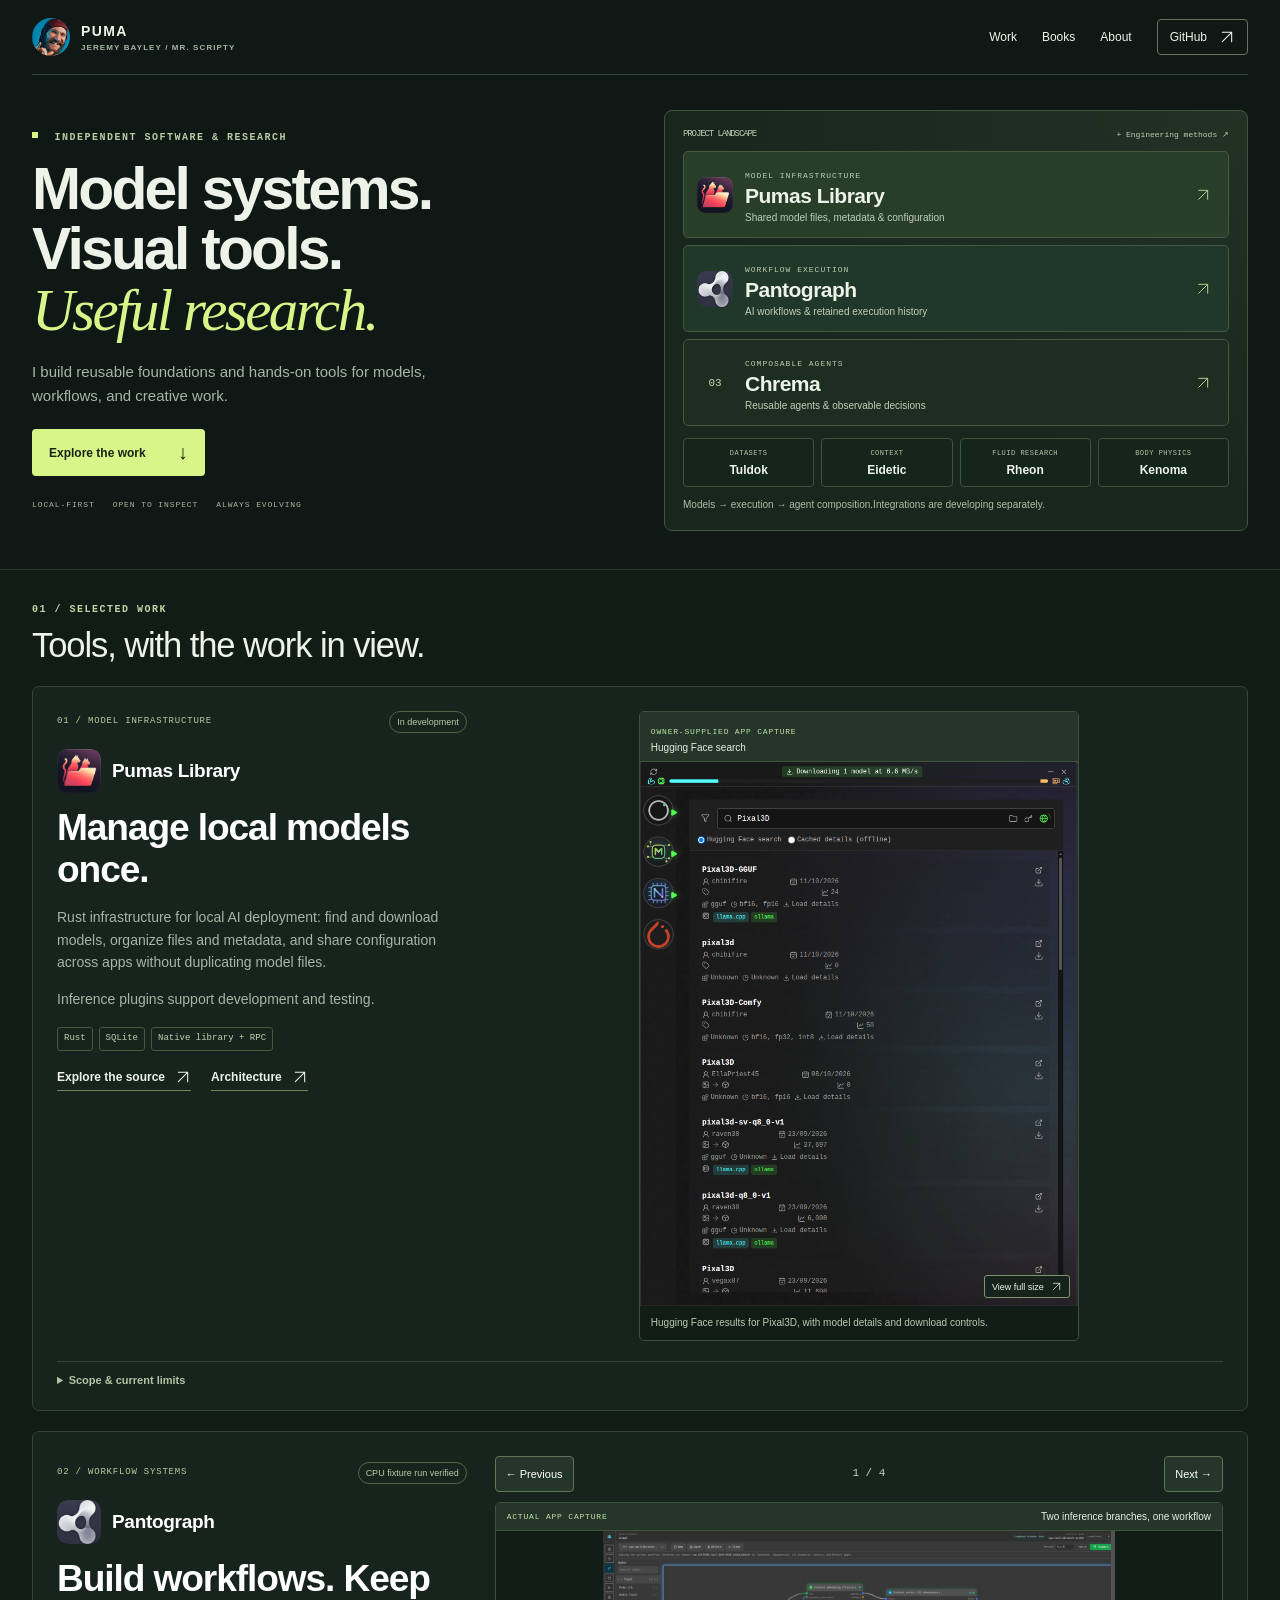
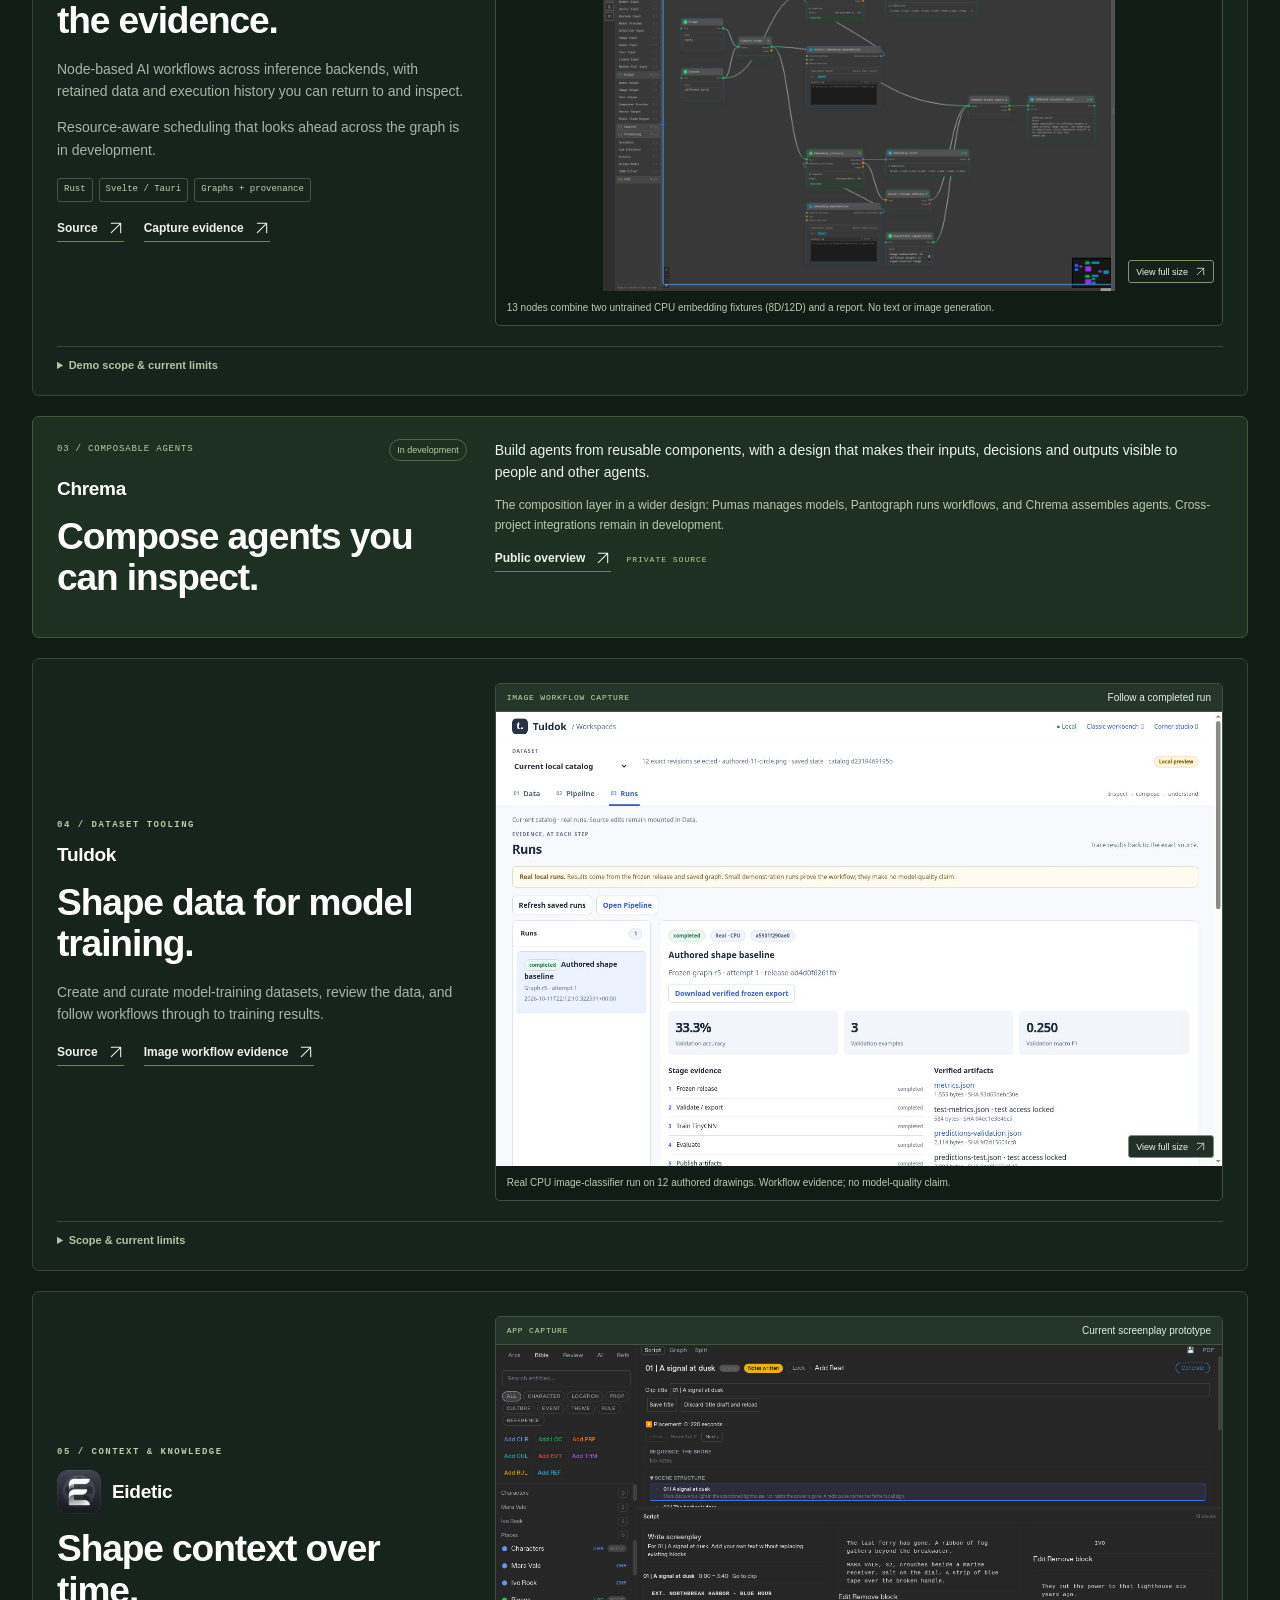
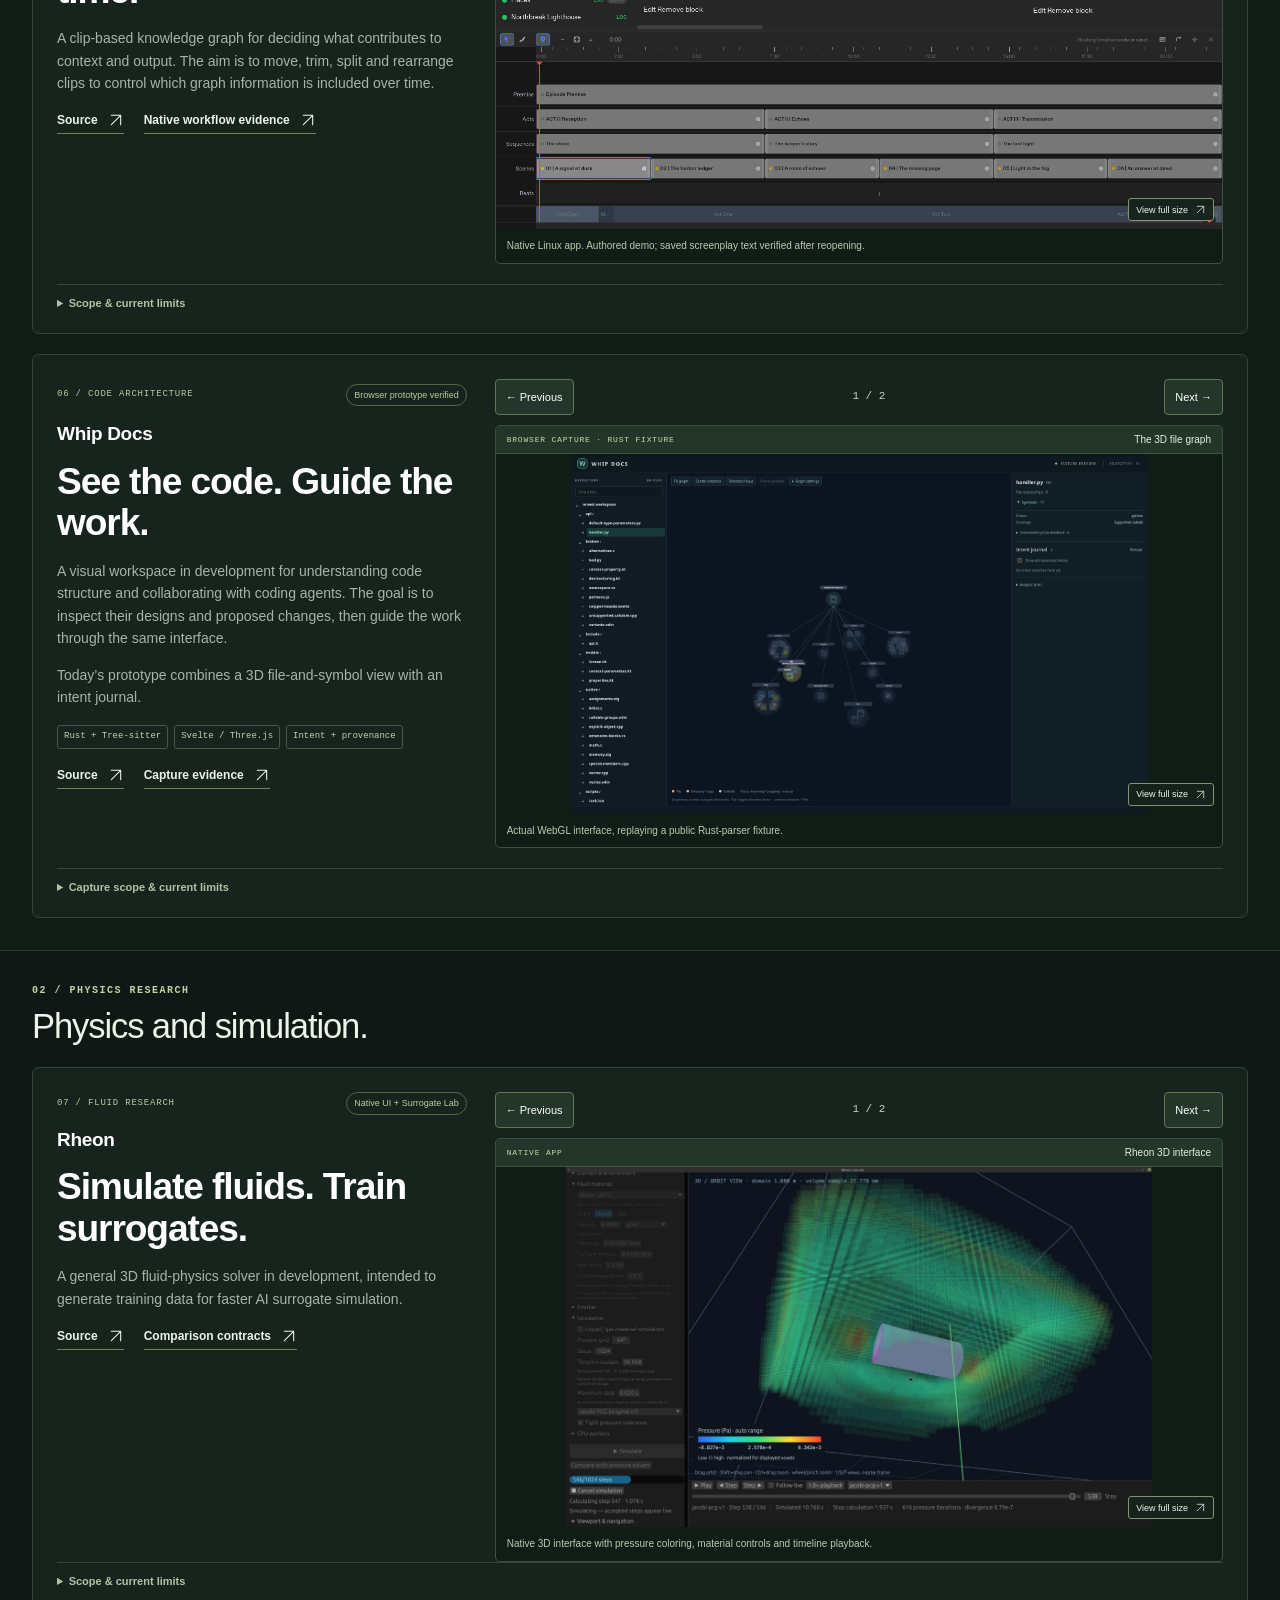
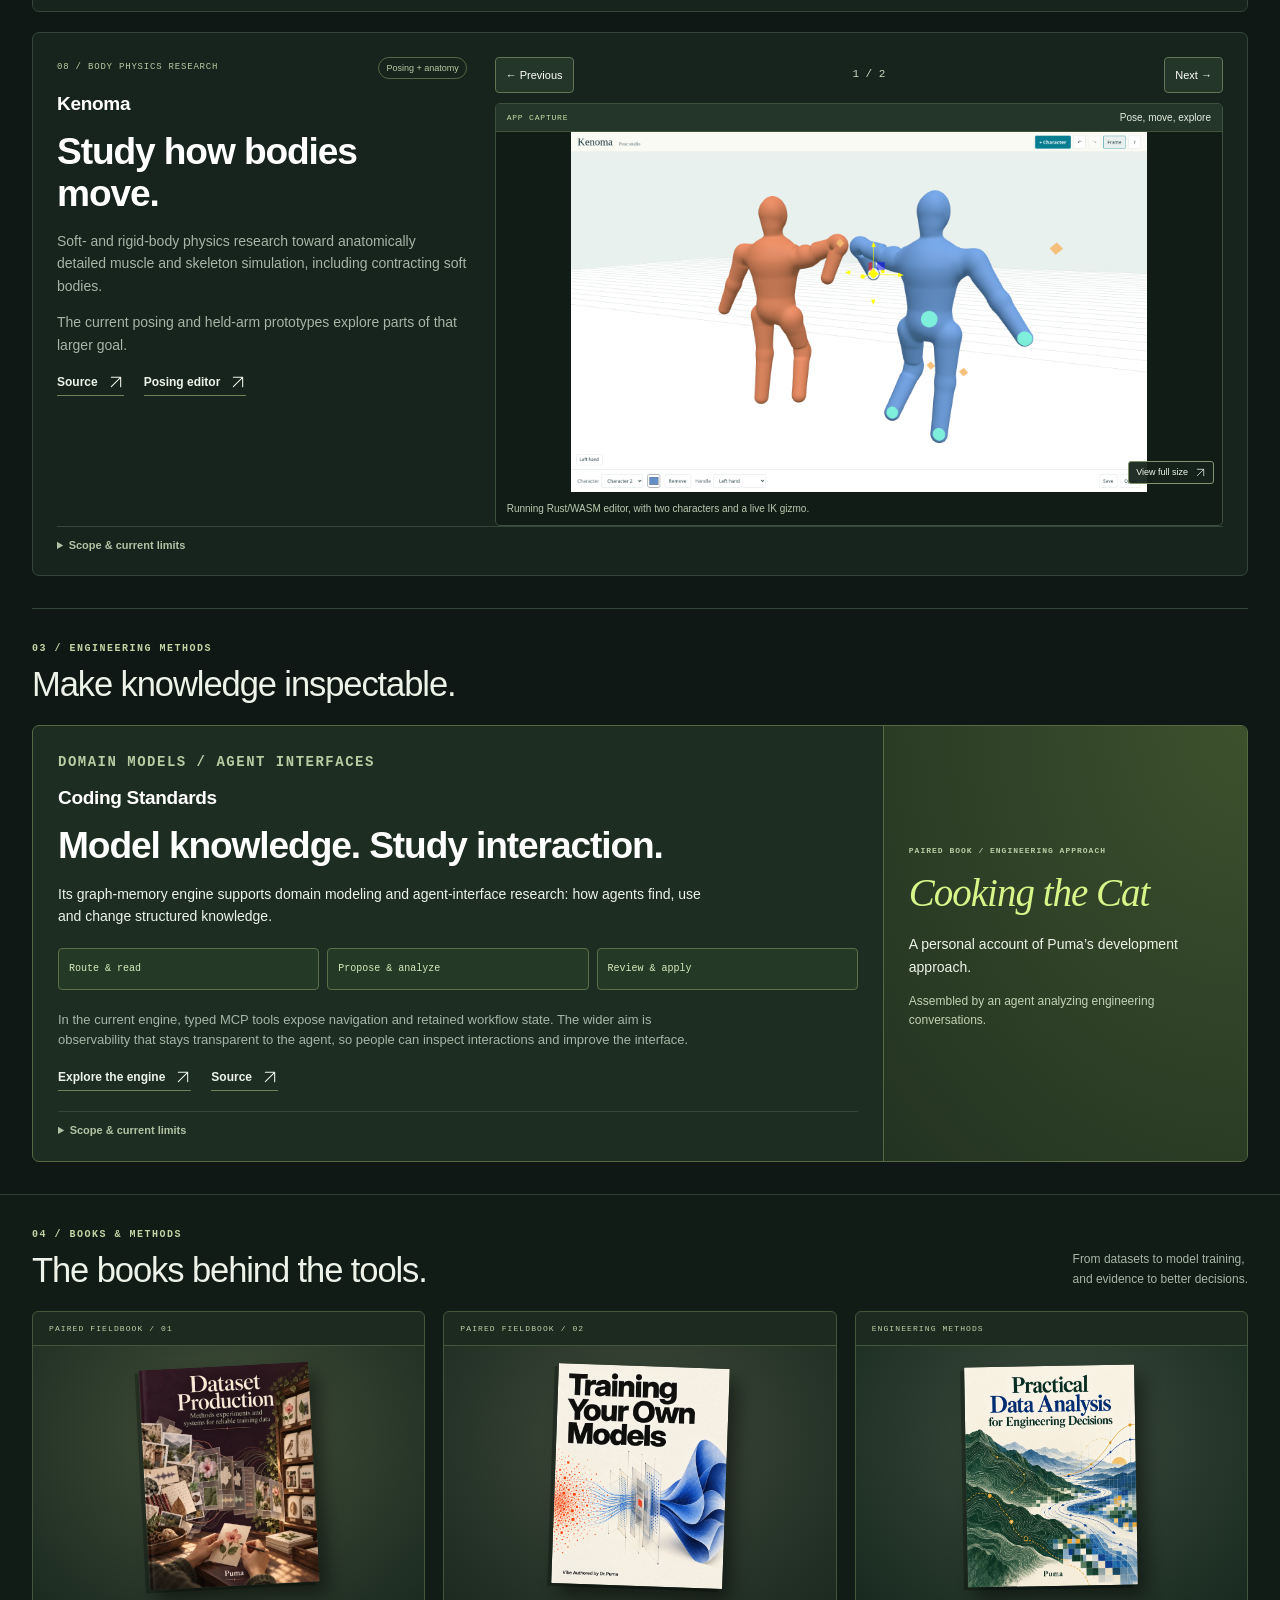
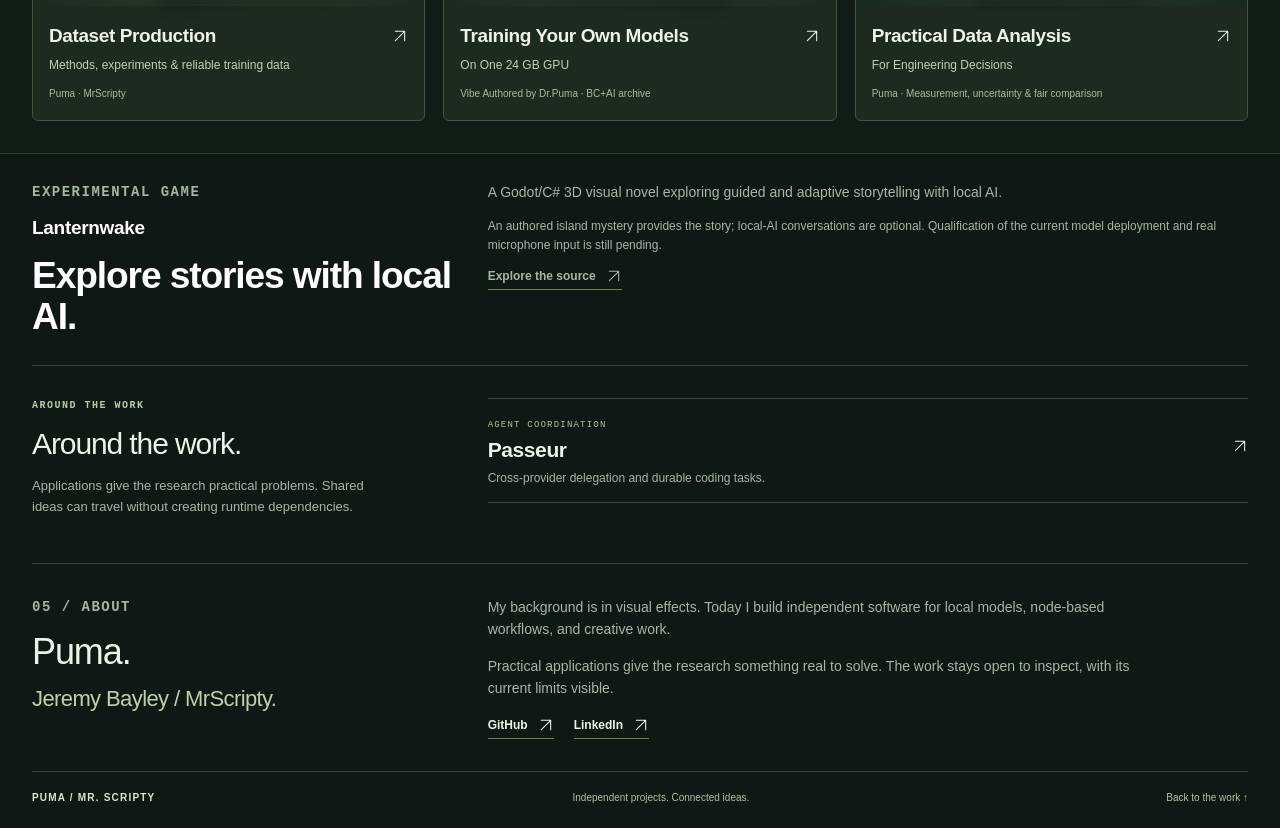
==== docs/portfolio/index.html @ 3a1f9150 "Clarify project purposes and add compact accessible galleries Unify project typography, retain origi" ====
<!doctype html>
<html lang="en"><head><meta charset="utf-8"><meta name="viewport" content="width=device-width,initial-scale=1"><meta name="color-scheme" content="dark"><meta name="theme-color" content="#101815"><meta name="description" content="Puma / Jeremy Bayley: independent software, creative tools and practical research."><title>Puma · Jeremy Bayley — Systems, tools &amp; research</title><link rel="icon" href="assets/favicon.svg" type="image/svg+xml"><link rel="stylesheet" href="styles.eb986bd11995.css"><script src="script.3926a13cfd01.js" defer></script></head>
<body><a class="skip-link" href="#main">Skip to content</a>
<header class="site-header"><a class="wordmark" href="#top" aria-label="Puma, back to top"><img class="profile-photo" src="puma.jpg?v=661bb77b05d5" alt="Puma’s profile photo" width="1176" height="1174" decoding="async"><span>PUMA<small>JEREMY BAYLEY / MR. SCRIPTY</small></span></a><nav aria-label="Main navigation"><a href="#work">Work</a><a href="#books">Books</a><a href="#about">About</a><a class="nav-github" href="https://github.com/MrScripty">GitHub<svg class="icon" viewBox="0 0 24 24" fill="none" stroke="currentColor" stroke-width="1.6" stroke-linecap="round" stroke-linejoin="round" aria-hidden="true"><path d="M5 19 19 5M5 5h14v14"/></svg></a></nav></header>
<main id="main">
<section class="hero wrap" id="top"><div class="hero-copy"><p class="eyebrow"><span class="status-dot"></span> INDEPENDENT SOFTWARE &amp; RESEARCH</p><h1>Model systems.<br>Visual tools.<br><em>Useful research.</em></h1><p class="hero-description">I build reusable foundations and hands-on tools for models, workflows, and creative work.</p><a class="primary-link" href="#work">Explore the work <span aria-hidden="true">↓</span></a><div class="hero-signature"><span>LOCAL-FIRST</span><span>OPEN TO INSPECT</span><span>ALWAYS EVOLVING</span></div></div>
<div class="landscape" aria-labelledby="landscape-title"><div class="map-heading"><h2 id="landscape-title">Project landscape</h2><a href="#standards">+ Engineering methods ↗</a></div><div class="foundation-list"><a class="foundation foundation-pumas" href="#pumas"><img class="foundation-icon" src="assets/icons/pumas-icon.png" alt="" width="512" height="512"><div><small>MODEL INFRASTRUCTURE</small><strong>Pumas Library</strong><p>Shared model files, metadata &amp; configuration</p></div><svg class="foundation-glyph icon" viewBox="0 0 24 24" fill="none" stroke="currentColor" stroke-width="1.5" aria-hidden="true"><path d="M5 19 19 5M5 5h14v14"/></svg></a><a class="foundation" href="#pantograph"><img class="foundation-icon" src="assets/icons/pantograph-icon.png" alt="" width="512" height="512"><div><small>WORKFLOW EXECUTION</small><strong>Pantograph</strong><p>AI workflows &amp; retained execution history</p></div><svg class="foundation-glyph icon" viewBox="0 0 24 24" fill="none" stroke="currentColor" stroke-width="1.5" aria-hidden="true"><path d="M5 19 19 5M5 5h14v14"/></svg></a><a class="foundation foundation-chrema" href="#chrema"><span class="foundation-number">03</span><div><small>COMPOSABLE AGENTS</small><strong>Chrema</strong><p>Reusable agents &amp; observable decisions</p></div><svg class="foundation-glyph icon" viewBox="0 0 24 24" fill="none" stroke="currentColor" stroke-width="1.5" aria-hidden="true"><path d="M5 19 19 5M5 5h14v14"/></svg></a></div><div class="map-tools"><a href="#tuldok"><small>DATASETS</small><b>Tuldok</b></a><a href="#eidetic"><small>CONTEXT</small><b>Eidetic</b></a><a href="#rheon"><small>FLUID RESEARCH</small><b>Rheon</b></a><a href="#kenoma"><small>BODY PHYSICS</small><b>Kenoma</b></a></div><p class="map-caption">Models → execution → agent composition.<br>Integrations are developing separately.</p></div></section>
<section class="work-section" id="work"><div class="wrap"><div class="section-heading"><p class="eyebrow">01 / SELECTED WORK</p><h2>Tools, with the work in view.</h2></div>
<article class="feature feature-pumas" id="pumas"><div class="project-copy"><div class="project-kicker"><span>01 / MODEL INFRASTRUCTURE</span><span class="pill">In development</span></div><h3 class="project-title"><img class="product-icon" src="assets/icons/pumas-icon.png" alt="" width="512" height="512">Pumas Library</h3><p class="project-deck">Manage local models once.</p><p>Rust infrastructure for local AI deployment: find and download models, organize files and metadata, and share configuration across apps without duplicating model files.</p><p>Inference plugins support development and testing.</p><div class="tags"><span>Rust</span><span>SQLite</span><span>Native library + RPC</span></div><div class="project-links"><a class="text-link" href="https://github.com/MrScripty/Pumas-Library">Explore the source<svg class="icon" viewBox="0 0 24 24" fill="none" stroke="currentColor" stroke-width="1.6" stroke-linecap="round" stroke-linejoin="round" aria-hidden="true"><path d="M5 19 19 5M5 5h14v14"/></svg></a><a class="text-link" href="https://github.com/MrScripty/Pumas-Library/blob/main/docs/ARCHITECTURE.md">Architecture<svg class="icon" viewBox="0 0 24 24" fill="none" stroke="currentColor" stroke-width="1.6" stroke-linecap="round" stroke-linejoin="round" aria-hidden="true"><path d="M5 19 19 5M5 5h14v14"/></svg></a></div></div><div class="pumas-captures"><figure class="app-capture"><div class="capture-heading"><span>OWNER-SUPPLIED APP CAPTURE</span><b>Hugging Face search</b></div><a class="capture-button" href="assets/PumasLibrary_search_v0.8.0.png?v=174078d0e2f5" aria-label="Enlarge Pumas Library: Hugging Face search"><img src="assets/PumasLibrary_search_v0.8.0.png?v=174078d0e2f5" alt="Pumas Library Hugging Face search results for Pixal3D, showing model names, repository authors, formats and download controls." width="805" height="1001" loading="lazy" decoding="async"><span class="capture-zoom">View full size <svg class="icon" viewBox="0 0 24 24" fill="none" stroke="currentColor" stroke-width="1.6" stroke-linecap="round" stroke-linejoin="round" aria-hidden="true"><path d="M5 19 19 5M5 5h14v14"/></svg></span></a><figcaption>Hugging Face results for Pixal3D, with model details and download controls.</figcaption></figure></div><details class="project-boundary"><summary>Scope &amp; current limits</summary><p>This is an owner-supplied capture of the current local app. The screenshot does not establish an exact app source revision, completed downloads or inference results. Linux x64 is the primary runtime target; inference backends and host-language bindings have separate verification limits.</p></details></article>
<article class="feature feature-pantograph" id="pantograph"><div class="project-copy"><div class="project-kicker"><span>02 / WORKFLOW SYSTEMS</span><span class="pill">CPU fixture run verified</span></div><h3 class="project-title"><img class="product-icon" src="assets/icons/pantograph-icon.png" alt="" width="512" height="512">Pantograph</h3><p class="project-deck">Build workflows. Keep the evidence.</p><p>Node-based AI workflows across inference backends, with retained data and execution history you can return to and inspect.</p><p>Resource-aware scheduling that looks ahead across the graph is in development.</p><div class="tags"><span>Rust</span><span>Svelte / Tauri</span><span>Graphs + provenance</span></div><div class="project-links"><a class="text-link" href="https://github.com/MrScripty/Pantograph">Source<svg class="icon" viewBox="0 0 24 24" fill="none" stroke="currentColor" stroke-width="1.6" stroke-linecap="round" stroke-linejoin="round" aria-hidden="true"><path d="M5 19 19 5M5 5h14v14"/></svg></a><a class="text-link" href="https://github.com/MrScripty/Pantograph/blob/03d838bb099104ccd36f02f366d1d4721674626a/docs/images/multibranch-inference-demo-2026-10-12/README.md">Capture evidence<svg class="icon" viewBox="0 0 24 24" fill="none" stroke="currentColor" stroke-width="1.6" stroke-linecap="round" stroke-linejoin="round" aria-hidden="true"><path d="M5 19 19 5M5 5h14v14"/></svg></a></div></div><div class="project-visual"><div class="capture-gallery" data-gallery="Pantograph"><figure class="app-capture"><div class="capture-heading"><span>ACTUAL APP CAPTURE</span><b>Two inference branches, one workflow</b></div><a class="capture-button" href="assets/pantograph-inference-multibranch-graph-completed.png?v=d48e36d267e7" aria-label="Enlarge Two inference branches, one workflow"><img src="assets/pantograph-inference-multibranch-graph-completed.png?v=d48e36d267e7" alt="Actual Pantograph 13-node graph showing two completed untrained Candle CPU embedding branches, eight- and twelve-dimensional vector outputs, and a combined report that states unavailable capabilities." width="2560" height="1800" loading="lazy" decoding="async"><span class="capture-zoom">View full size <svg class="icon" viewBox="0 0 24 24" fill="none" stroke="currentColor" stroke-width="1.6" stroke-linecap="round" stroke-linejoin="round" aria-hidden="true"><path d="M5 19 19 5M5 5h14v14"/></svg></span></a><figcaption>13 nodes combine two untrained CPU embedding fixtures (8D/12D) and a report. No text or image generation.</figcaption></figure><figure class="app-capture"><div class="capture-heading"><span>ACTUAL APP CAPTURE</span><b>Inspect the retained output</b></div><a class="capture-button" href="assets/pantograph-inference-multibranch-retained-output.png?v=21f74817ab9e" aria-label="Enlarge Inspect the retained output"><img src="assets/pantograph-inference-multibranch-retained-output.png?v=21f74817ab9e" alt="Pantograph I/O Inspector showing the same 13-node workflow and its retained eight-dimensional embedding vector." width="2560" height="1800" loading="lazy" decoding="async"><span class="capture-zoom">View full size <svg class="icon" viewBox="0 0 24 24" fill="none" stroke="currentColor" stroke-width="1.6" stroke-linecap="round" stroke-linejoin="round" aria-hidden="true"><path d="M5 19 19 5M5 5h14v14"/></svg></span></a><figcaption>Read the retained 8D vector from this run.</figcaption></figure><figure class="app-capture"><div class="capture-heading"><span>ACTUAL APP CAPTURE</span><b>Trace the same run</b></div><a class="capture-button" href="assets/pantograph-inference-multibranch-diagnostics.png?v=797ea7038a73" aria-label="Enlarge Trace the same run"><img src="assets/pantograph-inference-multibranch-diagnostics.png?v=797ea7038a73" alt="Pantograph Diagnostics showing 22 projected events, both inference owners and the terminal event for the completed multi-branch run." width="2560" height="1800" loading="lazy" decoding="async"><span class="capture-zoom">View full size <svg class="icon" viewBox="0 0 24 24" fill="none" stroke="currentColor" stroke-width="1.6" stroke-linecap="round" stroke-linejoin="round" aria-hidden="true"><path d="M5 19 19 5M5 5h14v14"/></svg></span></a><figcaption>Follow both inference branches through recorded events.</figcaption></figure><figure class="app-capture"><div class="capture-heading"><span>ACTUAL APP CAPTURE</span><b>See execution state</b></div><a class="capture-button" href="assets/pantograph-inference-multibranch-scheduler.png?v=7bfa03d810b4" aria-label="Enlarge See execution state"><img src="assets/pantograph-inference-multibranch-scheduler.png?v=7bfa03d810b4" alt="Pantograph Scheduler showing the completed multi-branch CPU workflow and its event timeline. Estimate and cache fields retain their unavailable or unknown states." width="2560" height="1800" loading="lazy" decoding="async"><span class="capture-zoom">View full size <svg class="icon" viewBox="0 0 24 24" fill="none" stroke="currentColor" stroke-width="1.6" stroke-linecap="round" stroke-linejoin="round" aria-hidden="true"><path d="M5 19 19 5M5 5h14v14"/></svg></span></a><figcaption>Inspect the same completed workflow in Scheduler.</figcaption></figure></div></div><details class="project-boundary"><summary>Demo scope &amp; current limits</summary><p>All four unedited views belong to one completed 13-node, 13-edge run in the Svelte workbench and loopback Rust service at source 7b30b9b. Candle CPU inference uses committed, untrained BERT-8 and BERT-12 fixtures; this verifies the execution path, not useful semantic quality. The report combines existing text and runtime facts. Text generation is unqualified; image generation and image transport are unavailable in this host. Native Tauri execution is not established. Unknown dependency badges, scheduler estimates and cache fields remain visible without treating them as verified measurements.</p></details></article>
<article class="chrema-panel" id="chrema"><div><div class="project-kicker"><span>03 / COMPOSABLE AGENTS</span><span class="pill">In development</span></div><h3 class="project-title">Chrema</h3><p class="project-deck">Compose agents you can inspect.</p></div><div><p>Build agents from reusable components, with a design that makes their inputs, decisions and outputs visible to people and other agents.</p><p class="subtle">The composition layer in a wider design: Pumas manages models, Pantograph runs workflows, and Chrema assembles agents. Cross-project integrations remain in development.</p><a class="text-link" href="https://github.com/MrScripty/MrScripty#models-workflows--agent-first-development">Public overview<svg class="icon" viewBox="0 0 24 24" fill="none" stroke="currentColor" stroke-width="1.6" stroke-linecap="round" stroke-linejoin="round" aria-hidden="true"><path d="M5 19 19 5M5 5h14v14"/></svg></a><span class="private-label">PRIVATE SOURCE</span></div></article>
<div class="application-grid"><section class="tool-card app-section" id="tuldok"><div class="app-copy"><p class="eyebrow">04 / DATASET TOOLING</p><h3 class="project-title">Tuldok</h3><p class="project-deck">Shape data for model training.</p><p>Create and curate model-training datasets, review the data, and follow workflows through to training results.</p><div class="project-links"><a class="text-link" href="https://github.com/MrScripty/Tuldok">Source<svg class="icon" viewBox="0 0 24 24" fill="none" stroke="currentColor" stroke-width="1.6" stroke-linecap="round" stroke-linejoin="round" aria-hidden="true"><path d="M5 19 19 5M5 5h14v14"/></svg></a><a class="text-link" href="https://github.com/MrScripty/Tuldok/blob/6d939359d3cef2464c2aff990dd58d50c4f8d791/docs/images/workspaces-m2/README.md">Image workflow evidence<svg class="icon" viewBox="0 0 24 24" fill="none" stroke="currentColor" stroke-width="1.6" stroke-linecap="round" stroke-linejoin="round" aria-hidden="true"><path d="M5 19 19 5M5 5h14v14"/></svg></a></div></div><div class="project-visual"><figure class="app-capture"><div class="capture-heading"><span>IMAGE WORKFLOW CAPTURE</span><b>Follow a completed run</b></div><a class="capture-button" href="assets/tuldok-workspace-results.jpg?v=34fdf853af38" aria-label="Enlarge Tuldok completed image-classifier run"><img src="assets/tuldok-workspace-results.jpg?v=34fdf853af38" alt="Tuldok Runs workspace showing a completed CPU image-classifier run, its frozen graph and release, validation metrics on three examples, completed stages, and verified artifacts." width="1440" height="900" loading="lazy" decoding="async"><span class="capture-zoom">View full size <svg class="icon" viewBox="0 0 24 24" fill="none" stroke="currentColor" stroke-width="1.6" stroke-linecap="round" stroke-linejoin="round" aria-hidden="true"><path d="M5 19 19 5M5 5h14v14"/></svg></span></a><figcaption>Real CPU image-classifier run on 12 authored drawings. Workflow evidence; no model-quality claim.</figcaption></figure></div><details class="project-boundary"><summary>Scope &amp; current limits</summary><p>Image classification with scratch CPU training. PostgreSQL persistence, restart, and data correction into a new release were verified. The tiny authored fixture does not establish useful model quality. Audio and 3D training are not qualified.</p></details></section><section class="tool-card app-section" id="eidetic"><div class="app-copy"><p class="eyebrow">05 / CONTEXT &amp; KNOWLEDGE</p><h3 class="project-title"><img class="product-icon" src="assets/icons/eidetic-icon.png" alt="" width="512" height="512">Eidetic</h3><p class="project-deck">Shape context over time.</p><p>A clip-based knowledge graph for deciding what contributes to context and output. The aim is to move, trim, split and rearrange clips to control which graph information is included over time.</p><div class="project-links"><a class="text-link" href="https://github.com/MrScripty/Eidetic">Source<svg class="icon" viewBox="0 0 24 24" fill="none" stroke="currentColor" stroke-width="1.6" stroke-linecap="round" stroke-linejoin="round" aria-hidden="true"><path d="M5 19 19 5M5 5h14v14"/></svg></a><a class="text-link" href="https://github.com/MrScripty/Eidetic/blob/0f3481cd93e28673a566c77a2f0c7ca48469aab5/docs/reports/native-workflow-acceptance/README.md">Native workflow evidence<svg class="icon" viewBox="0 0 24 24" fill="none" stroke="currentColor" stroke-width="1.6" stroke-linecap="round" stroke-linejoin="round" aria-hidden="true"><path d="M5 19 19 5M5 5h14v14"/></svg></a></div></div><div class="project-visual"><figure class="app-capture"><div class="capture-heading"><span>APP CAPTURE</span><b>Current screenplay prototype</b></div><a class="capture-button" href="assets/eidetic-screenplay-timeline.png?v=d8f85a18ac88" aria-label="Enlarge A story in context"><img src="assets/eidetic-screenplay-timeline.png?v=d8f85a18ac88" alt="Eidetic native Linux screenplay editor and six-scene timeline for the authored Signal at Low Tide demo." width="1440" height="960" loading="lazy" decoding="async"><span class="capture-zoom">View full size <svg class="icon" viewBox="0 0 24 24" fill="none" stroke="currentColor" stroke-width="1.6" stroke-linecap="round" stroke-linejoin="round" aria-hidden="true"><path d="M5 19 19 5M5 5h14v14"/></svg></span></a><figcaption>Native Linux app. Authored demo; saved screenplay text verified after reopening.</figcaption></figure></div><details class="project-boundary"><summary>Scope &amp; current limits</summary><p>Native Linux editing, save/reopen, cancellation and timeline controls were tested in draft PR #30. Renderer-type switching needs a restart; unified multiwindow rendering is unfinished. No real Pumas inference was tested. Story content is original authored fiction.</p></details></section></div>
<section class="feature feature-whip" id="whip-docs"><div class="project-copy"><div class="project-kicker"><span>06 / CODE ARCHITECTURE</span><span class="pill">Browser prototype verified</span></div><h3 class="project-title">Whip Docs</h3><p class="project-deck">See the code. Guide the work.</p><p>A visual workspace in development for understanding code structure and collaborating with coding agents. The goal is to inspect their designs and proposed changes, then guide the work through the same interface.</p><p>Today’s prototype combines a 3D file-and-symbol view with an intent journal.</p><div class="tags"><span>Rust + Tree-sitter</span><span>Svelte / Three.js</span><span>Intent + provenance</span></div><div class="project-links"><a class="text-link" href="https://github.com/MrScripty/whip-docs">Source<svg class="icon" viewBox="0 0 24 24" fill="none" stroke="currentColor" stroke-width="1.6" stroke-linecap="round" stroke-linejoin="round" aria-hidden="true"><path d="M5 19 19 5M5 5h14v14"/></svg></a><a class="text-link" href="https://github.com/MrScripty/whip-docs/blob/c5a8417e4e13d18c6751de196cf667653863d5de/docs/images/README.md">Capture evidence<svg class="icon" viewBox="0 0 24 24" fill="none" stroke="currentColor" stroke-width="1.6" stroke-linecap="round" stroke-linejoin="round" aria-hidden="true"><path d="M5 19 19 5M5 5h14v14"/></svg></a></div></div><div class="project-visual"><div class="capture-gallery" data-gallery="Whip Docs"><figure class="app-capture "><div class="capture-heading"><span>BROWSER CAPTURE · RUST FIXTURE</span><b>The 3D file graph</b></div><a class="capture-button" href="assets/whip-docs-file-graph.png?v=a27901eb2ef0" aria-label="Enlarge Whip Docs The 3D file graph"><img src="assets/whip-docs-file-graph.png?v=a27901eb2ef0" alt="Actual Whip Docs browser interface with the repository tree, original 3D file and directory graph, and compact file inspector. The Fixture Preview indicator is visible." width="1680" height="1050" loading="lazy" decoding="async"><span class="capture-zoom">View full size <svg class="icon" viewBox="0 0 24 24" fill="none" stroke="currentColor" stroke-width="1.6" stroke-linecap="round" stroke-linejoin="round" aria-hidden="true"><path d="M5 19 19 5M5 5h14v14"/></svg></span></a><figcaption>Actual WebGL interface, replaying a public Rust-parser fixture.</figcaption></figure><figure class="app-capture "><div class="capture-heading"><span>BROWSER CAPTURE · RUST FIXTURE</span><b>Expand into symbols</b></div><a class="capture-button" href="assets/whip-docs-expanded-symbols.png?v=34637384262d" aria-label="Enlarge Whip Docs Expand into symbols"><img src="assets/whip-docs-expanded-symbols.png?v=34637384262d" alt="Whip Docs browser capture with Python declarations expanded above their parent file in the same 3D scene. The selected Boxed class and its intent journal appear in the inspector." width="1680" height="1050" loading="lazy" decoding="async"><span class="capture-zoom">View full size <svg class="icon" viewBox="0 0 24 24" fill="none" stroke="currentColor" stroke-width="1.6" stroke-linecap="round" stroke-linejoin="round" aria-hidden="true"><path d="M5 19 19 5M5 5h14v14"/></svg></span></a><figcaption>Symbols share the existing file graph and camera; the inspector keeps their source context.</figcaption></figure></div></div><details class="project-boundary"><summary>Capture scope &amp; current limits</summary><p>These are unedited Chromium captures of the real UI at a5caed08, replaying public synthetic output from the Rust Tree-sitter parser (extractor @5). The latest @6 parser repair preserves this UI. Browser fixture storage is separate from the Rust journal. Native desktop build, Tauri IPC and restart acceptance are not yet verified. The inspector records intent and proposals; it does not execute proposals or establish a Passeur runtime integration.</p></details></section>
</div></section>
<section class="research-section wrap" id="research"><div class="section-heading"><p class="eyebrow">02 / PHYSICS RESEARCH</p><h2>Physics and simulation.</h2></div><div class="research-grid"><article class="research-card" id="rheon"><div class="research-copy"><div class="project-kicker"><span>07 / FLUID RESEARCH</span><span class="pill">Native UI + Surrogate Lab</span></div><h3 class="project-title">Rheon</h3><p class="project-deck">Simulate fluids. Train surrogates.</p><p>A general 3D fluid-physics solver in development, intended to generate training data for faster AI surrogate simulation.</p><div class="project-links"><a class="text-link" href="https://github.com/MrScripty/Rheon">Source<svg class="icon" viewBox="0 0 24 24" fill="none" stroke="currentColor" stroke-width="1.6" stroke-linecap="round" stroke-linejoin="round" aria-hidden="true"><path d="M5 19 19 5M5 5h14v14"/></svg></a><a class="text-link" href="https://github.com/MrScripty/Rheon/blob/main/docs/COMPARISON.md">Comparison contracts<svg class="icon" viewBox="0 0 24 24" fill="none" stroke="currentColor" stroke-width="1.6" stroke-linecap="round" stroke-linejoin="round" aria-hidden="true"><path d="M5 19 19 5M5 5h14v14"/></svg></a></div></div><div class="research-visual"><div class="capture-gallery" data-gallery="Rheon"><figure class="app-capture"><div class="capture-heading"><span>NATIVE APP</span><b>Rheon 3D interface</b></div><a class="capture-button" href="assets/rheon.jpg?v=8666fc09c071" aria-label="Enlarge Rheon 3D interface"><img src="assets/rheon.jpg?v=8666fc09c071" alt="Rheon native 3D interface with a pressure-colored voxel view around a cylindrical object, material controls and timeline playback." width="2560" height="1571" loading="lazy" decoding="async"><span class="capture-zoom">View full size <svg class="icon" viewBox="0 0 24 24" fill="none" stroke="currentColor" stroke-width="1.6" stroke-linecap="round" stroke-linejoin="round" aria-hidden="true"><path d="M5 19 19 5M5 5h14v14"/></svg></span></a><figcaption>Native 3D interface with pressure coloring, material controls and timeline playback.</figcaption></figure><figure class="app-capture"><div class="capture-heading"><span>SEPARATE EXPERIMENT</span><b>Rheon Surrogate Lab</b></div><a class="capture-button" href="assets/Rheon_algo_to_AI.jpg?v=8d71c81835be" aria-label="Enlarge Rheon Surrogate Lab"><img src="assets/Rheon_algo_to_AI.jpg?v=8d71c81835be" alt="Rheon Surrogate Lab: orange Rheon CPU using Jacobi PCG beside blue-green learned pressure, with pressure-stage timings in milliseconds for a 32 by 32 by 32 cell sealed-box experiment." width="1551" height="1078" loading="lazy" decoding="async"><span class="capture-zoom">View full size <svg class="icon" viewBox="0 0 24 24" fill="none" stroke="currentColor" stroke-width="1.6" stroke-linecap="round" stroke-linejoin="round" aria-hidden="true"><path d="M5 19 19 5M5 5h14v14"/></svg></span></a><figcaption>Pressure-solver comparison in a 32³-cell, seed-900 experiment: orange Jacobi PCG and blue-green learned pressure.</figcaption></figure></div></div><details class="project-boundary"><summary>Scope &amp; current limits</summary><p>The native UI and Surrogate Lab are separate captures. The lab uses a sealed box with prescribed forcing; its timings and error readings apply to that experiment. Per-frame calculation timings are distinct from complete-simulation benchmarks. It does not test free surfaces, variable density, obstacles or viscosity.</p></details></article><article class="research-card" id="kenoma"><div class="research-copy"><div class="project-kicker"><span>08 / BODY PHYSICS RESEARCH</span><span class="pill">Posing + anatomy</span></div><h3 class="project-title">Kenoma</h3><p class="project-deck">Study how bodies move.</p><p>Soft- and rigid-body physics research toward anatomically detailed muscle and skeleton simulation, including contracting soft bodies.</p><p>The current posing and held-arm prototypes explore parts of that larger goal.</p><div class="project-links"><a class="text-link" href="https://github.com/MrScripty/Kenoma">Source<svg class="icon" viewBox="0 0 24 24" fill="none" stroke="currentColor" stroke-width="1.6" stroke-linecap="round" stroke-linejoin="round" aria-hidden="true"><path d="M5 19 19 5M5 5h14v14"/></svg></a><a class="text-link" href="https://github.com/MrScripty/Kenoma/blob/main/browser/simple-graph/README.md">Posing editor<svg class="icon" viewBox="0 0 24 24" fill="none" stroke="currentColor" stroke-width="1.6" stroke-linecap="round" stroke-linejoin="round" aria-hidden="true"><path d="M5 19 19 5M5 5h14v14"/></svg></a></div></div><div class="research-visual"><div class="capture-gallery" data-gallery="Kenoma"><figure class="app-capture"><div class="capture-heading"><span>APP CAPTURE</span><b>Pose, move, explore</b></div><a class="capture-button" href="assets/kenoma-two-character-scene.png?v=4ae8f7458f54" aria-label="Enlarge Pose, move, explore"><img src="assets/kenoma-two-character-scene.png?v=4ae8f7458f54" alt="Pose, move, explore. Running Rust/WASM editor, with two characters and a live IK gizmo." width="1600" height="1000" loading="lazy" decoding="async"><span class="capture-zoom">View full size <svg class="icon" viewBox="0 0 24 24" fill="none" stroke="currentColor" stroke-width="1.6" stroke-linecap="round" stroke-linejoin="round" aria-hidden="true"><path d="M5 19 19 5M5 5h14v14"/></svg></span></a><figcaption>Running Rust/WASM editor, with two characters and a live IK gizmo.</figcaption></figure><figure class="app-capture"><div class="capture-heading"><span>ANATOMICAL RESEARCH</span><b>Held right-arm anatomy</b></div><a class="capture-button" href="assets/kenoma-held-anatomy-scene.png?v=f5447eaa7a86" aria-label="Enlarge Held right-arm anatomy"><img src="assets/kenoma-held-anatomy-scene.png?v=f5447eaa7a86" alt="Kenoma native WebGL canvas showing a held right-arm reference assembly with three atlas bones, seven derived muscle volumes and gold tendon routes, beside the same-angle authored bone-weight comparison." width="700" height="661" loading="lazy" decoding="async"><span class="capture-zoom">View full size <svg class="icon" viewBox="0 0 24 24" fill="none" stroke="currentColor" stroke-width="1.6" stroke-linecap="round" stroke-linejoin="round" aria-hidden="true"><path d="M5 19 19 5M5 5h14v14"/></svg></span></a><figcaption>Held arm reference, with a same-angle weighting comparison. No new motion solve.<span class="capture-attribution">BodyParts3D © DBCLS (<a href="https://creativecommons.org/licenses/by/4.0/">CC BY 4.0</a>); Arm26/OpenSim (<a href="https://creativecommons.org/licenses/by/3.0/">CC BY 3.0</a>). <a href="https://github.com/MrScripty/Kenoma/blob/b9ccaacd355d9c75cce042541f738de7df56de69/docs/review/research-book-teaching/portfolio-anatomy/held-scene.md">Credits &amp; changes</a>.</span></figcaption></figure></div></div><details class="project-boundary"><summary>Scope &amp; current limits</summary><p>The poser shows schematic characters with visible joint creasing. The separate arm viewer shows three atlas bones, seven derived muscle volumes and authored tendon routes at a stored, held resting state. No new time step or trajectory ran during capture. It is not a validated full-body simulation or a clinical model.</p></details></article></div></section>
<section class="standards-section wrap" id="standards"><div class="section-heading"><p class="eyebrow">03 / ENGINEERING METHODS</p><h2>Make knowledge inspectable.</h2></div><div class="standards-pair"><article class="standards-engine"><p class="eyebrow">DOMAIN MODELS / AGENT INTERFACES</p><h3 class="project-title">Coding Standards</h3><p class="project-deck">Model knowledge. Study interaction.</p><p>Its graph-memory engine supports domain modeling and agent-interface research: how agents find, use and change structured knowledge.</p><div class="engine-flow" aria-label="Standards workflow"><span>Route &amp; read</span><span>Propose &amp; analyze</span><span>Review &amp; apply</span></div><p class="subtle">In the current engine, typed MCP tools expose navigation and retained workflow state. The wider aim is observability that stays transparent to the agent, so people can inspect interactions and improve the interface.</p><div class="project-links"><a class="text-link" href="https://github.com/MrScripty/Coding-Standards/blob/188beda1fa477d21d576c233dd8c7f4c4c267d23/tools/standards_engine/README.md">Explore the engine<svg class="icon" viewBox="0 0 24 24" fill="none" stroke="currentColor" stroke-width="1.6" stroke-linecap="round" stroke-linejoin="round" aria-hidden="true"><path d="M5 19 19 5M5 5h14v14"/></svg></a><a class="text-link" href="https://github.com/MrScripty/Coding-Standards">Source<svg class="icon" viewBox="0 0 24 24" fill="none" stroke="currentColor" stroke-width="1.6" stroke-linecap="round" stroke-linejoin="round" aria-hidden="true"><path d="M5 19 19 5M5 5h14v14"/></svg></a></div><details class="project-boundary"><summary>Scope &amp; current limits</summary><p>Typed MCP navigation and controlled authoring are documented in the current engine. Content qualification is a separate process; the real corpus begins unqualified. Review, application, and recovery remain explicit operations. This is not a claim that every application integrates the engine.</p></details></article><aside class="paired-book"><p class="eyebrow">PAIRED BOOK / ENGINEERING APPROACH</p><h3>Cooking the Cat</h3><p>A personal account of Puma’s development approach.</p><p class="subtle">Assembled by an agent analyzing engineering conversations.</p></aside></div></section>
<section class="books-section" id="books"><div class="wrap"><div class="section-heading books-heading"><div><p class="eyebrow">04 / BOOKS &amp; METHODS</p><h2>The books behind the tools.</h2></div><p>From datasets to model training,<br>and evidence to better decisions.</p></div><div class="book-grid"><a class="book-card" href="https://github.com/MrScripty/dataset-production"><span class="book-series">PAIRED FIELDBOOK / 01</span><div class="book-art"><img src="assets/books/dataset-production.webp" width="500" height="646" alt="Dataset Production — original public book cover" loading="lazy" decoding="async"></div><div class="book-meta"><h3>Dataset Production<svg class="icon" viewBox="0 0 24 24" fill="none" stroke="currentColor" stroke-width="1.6" stroke-linecap="round" stroke-linejoin="round" aria-hidden="true"><path d="M5 19 19 5M5 5h14v14"/></svg></h3><p>Methods, experiments &amp; reliable training data</p><small>Puma · MrScripty</small></div></a><a class="book-card" href="https://github.com/bc-ai-ecosystem/training-your-own-models"><span class="book-series">PAIRED FIELDBOOK / 02</span><div class="book-art"><img src="assets/books/training-your-own-models.png" width="1104" height="1424" alt="Training Your Own Models — original public book cover" loading="lazy" decoding="async"></div><div class="book-meta"><h3>Training Your Own Models<svg class="icon" viewBox="0 0 24 24" fill="none" stroke="currentColor" stroke-width="1.6" stroke-linecap="round" stroke-linejoin="round" aria-hidden="true"><path d="M5 19 19 5M5 5h14v14"/></svg></h3><p>On One 24 GB GPU</p><small>Vibe Authored by Dr.Puma · BC+AI archive</small></div></a><a class="book-card" href="https://mrscripty.github.io/practical-data-analysis/"><span class="book-series">ENGINEERING METHODS</span><div class="book-art"><img src="assets/books/practical-data-analysis.png" width="1102" height="1427" alt="Practical Data Analysis — original public book cover" loading="lazy" decoding="async"></div><div class="book-meta"><h3>Practical Data Analysis<svg class="icon" viewBox="0 0 24 24" fill="none" stroke="currentColor" stroke-width="1.6" stroke-linecap="round" stroke-linejoin="round" aria-hidden="true"><path d="M5 19 19 5M5 5h14v14"/></svg></h3><p>For Engineering Decisions</p><small>Puma · Measurement, uncertainty &amp; fair comparison</small></div></a></div></div></section>
<section class="lanternwake-row wrap" id="lanternwake"><div class="project-copy"><p class="eyebrow">EXPERIMENTAL GAME</p><h3 class="project-title">Lanternwake</h3><p class="project-deck">Explore stories with local AI.</p></div><div class="lanternwake-copy"><p>A Godot/C# 3D visual novel exploring guided and adaptive storytelling with local AI.</p><p class="subtle">An authored island mystery provides the story; local-AI conversations are optional. Qualification of the current model deployment and real microphone input is still pending.</p><a class="text-link" href="https://github.com/MrScripty/Lanternwake">Explore the source<svg class="icon" viewBox="0 0 24 24" fill="none" stroke="currentColor" stroke-width="1.6" stroke-linecap="round" stroke-linejoin="round" aria-hidden="true"><path d="M5 19 19 5M5 5h14v14"/></svg></a></div></section>
<section class="related-section wrap"><div><p class="eyebrow">AROUND THE WORK</p><h2>Around the work.</h2><p class="subtle">Applications give the research practical problems. Shared ideas can travel without creating runtime dependencies.</p></div><div class="related-list"><a href="https://github.com/MrScripty/Passeur"><span>AGENT COORDINATION</span><h3>Passeur <svg class="icon" viewBox="0 0 24 24" fill="none" stroke="currentColor" stroke-width="1.6" stroke-linecap="round" stroke-linejoin="round" aria-hidden="true"><path d="M5 19 19 5M5 5h14v14"/></svg></h3><p>Cross-provider delegation and durable coding tasks.</p></a></div></section>
<section class="about-section wrap" id="about"><div><p class="eyebrow">05 / ABOUT</p><h2>Puma.<br><span>Jeremy Bayley / MrScripty.</span></h2></div><div><p>My background is in visual effects. Today I build independent software for local models, node-based workflows, and creative work.</p><p>Practical applications give the research something real to solve. The work stays open to inspect, with its current limits visible.</p><div class="project-links"><a class="text-link" href="https://github.com/MrScripty">GitHub<svg class="icon" viewBox="0 0 24 24" fill="none" stroke="currentColor" stroke-width="1.6" stroke-linecap="round" stroke-linejoin="round" aria-hidden="true"><path d="M5 19 19 5M5 5h14v14"/></svg></a><a class="text-link" href="https://www.linkedin.com/in/jeremybayley">LinkedIn<svg class="icon" viewBox="0 0 24 24" fill="none" stroke="currentColor" stroke-width="1.6" stroke-linecap="round" stroke-linejoin="round" aria-hidden="true"><path d="M5 19 19 5M5 5h14v14"/></svg></a></div></div></section>
</main><footer class="site-footer wrap"><a href="#top">PUMA / MR. SCRIPTY</a><span>Independent projects. Connected ideas.</span><a href="#work">Back to the work ↑</a></footer>
<dialog class="image-dialog" id="image-dialog" aria-labelledby="dialog-caption"><button class="dialog-close" type="button" aria-label="Close enlarged screenshot">Close <span aria-hidden="true">×</span></button><img id="dialog-image" alt=""><p id="dialog-caption"></p></dialog>
</body></html>
---- docs/portfolio/styles.eb986bd11995.css ----
:root{--ink:#edf3e9;--forest:#101815;--paper:#17231d;--cream:#1c2b22;--lime:#d8f58a;--muted:#a5b6a6;--line:#34463a;font-family:Inter,ui-sans-serif,-apple-system,BlinkMacSystemFont,"Segoe UI",sans-serif;color:var(--ink);background:var(--forest);font-synthesis:none;color-scheme:dark}
*{box-sizing:border-box}html{scroll-behavior:smooth;scroll-padding-top:24px}body{margin:0}a{color:inherit;text-underline-offset:5px}button{font:inherit}img{max-width:100%}h1,h2,h3,p{margin-top:0}p{line-height:1.6}a,button,summary{-webkit-tap-highlight-color:transparent}a:focus-visible,button:focus-visible,summary:focus-visible{outline:3px solid var(--lime);outline-offset:4px}.wrap,.site-header{width:min(1240px,calc(100% - 64px));margin-inline:auto}.icon{width:16px;height:16px;display:inline-block;vertical-align:-3px;flex:none}.skip-link{position:fixed;top:12px;left:12px;z-index:100;background:var(--lime);color:#182018;padding:0;clip-path:inset(50%);width:1px;height:1px;overflow:hidden;white-space:nowrap}.skip-link:focus{clip-path:none;width:auto;height:auto;padding:14px}
.site-header{display:flex;align-items:center;justify-content:space-between;padding:18px 0;border-bottom:1px solid var(--line)}.wordmark{display:flex;gap:11px;align-items:center;text-decoration:none;font-size:14px;letter-spacing:1.4px;font-weight:750}.wordmark small{display:block;font-size:8px;color:var(--muted);letter-spacing:1.1px;margin-top:4px}.profile-photo{width:38px;height:38px;flex:none;display:block;border-radius:50%;object-fit:cover;object-position:center}.site-header nav{display:flex;gap:25px;align-items:center;font-size:12px}.site-header nav>a{text-decoration:none}.nav-github{border:1px solid #66745e;border-radius:4px;padding:9px 12px;display:flex;gap:12px;align-items:center}
.hero{display:grid;grid-template-columns:1fr 1fr;gap:48px;align-items:center;padding-block:35px 38px}.eyebrow{font:10px/1.6 ui-monospace,SFMono-Regular,Consolas,monospace;letter-spacing:1.5px;font-weight:600;margin-bottom:13px;color:#b8cca4}.status-dot{display:inline-block;width:6px;height:6px;background:var(--lime);margin-right:9px;vertical-align:2px}.hero h1{font-size:clamp(45px,4.6vw,65px);letter-spacing:-2.8px;line-height:1.03;font-weight:570;margin-bottom:19px}.hero h1 em{font-family:Georgia,"Times New Roman",serif;font-weight:400;color:var(--lime);letter-spacing:-2.5px}.hero-description{max-width:445px;color:var(--muted);font-size:15px;margin-bottom:21px}.primary-link{display:inline-flex;gap:32px;align-items:center;padding:12px 17px;background:var(--lime);color:#172314;font-size:12px;font-weight:650;text-decoration:none;border-radius:4px}.primary-link:hover{background:#e5ffa8}.primary-link span{font-size:20px}.hero-signature{display:flex;gap:18px;font:8px/1.5 ui-monospace,monospace;letter-spacing:.9px;color:#a6b49f;margin-top:23px}
.landscape{padding:18px;border:1px solid #43543e;border-radius:8px;background:radial-gradient(ellipse at 100% 0,#34473155,transparent 65%),#18271e}.map-heading{display:flex;gap:12px;align-items:center;justify-content:space-between;margin-bottom:12px;font:9px ui-monospace,monospace;letter-spacing:1px;color:#bdceb2}.map-heading h2{font:inherit;margin:0;text-transform:uppercase}.map-heading a{font-size:8px;letter-spacing:0;text-decoration:none}.foundation-list{display:grid;gap:7px}.foundation{display:grid;grid-template-columns:36px 1fr 20px;gap:12px;align-items:center;padding:12px 13px;border:1px solid #455a40;border-radius:5px;text-decoration:none;background:#20382a;transition:border-color .15s}.foundation:hover{border-color:var(--lime)}.foundation-icon{width:36px;height:36px;object-fit:contain;border-radius:8px}.foundation-number{font:11px ui-monospace,monospace;color:#c0d4ab;text-align:center}.foundation small{font:8px/1.5 ui-monospace,monospace;letter-spacing:1px;color:#bdcdb0}.foundation strong{display:block;font-size:21px;font-weight:560;letter-spacing:-.5px;margin:2px 0}.foundation p{font-size:10px;margin:0;color:#c0cfb7;line-height:1.5}.foundation-glyph{color:#b1cb91}.foundation-pumas{background:#293e29}.foundation-chrema{background:#1c2d22}.map-tools{display:grid;grid-template-columns:repeat(4,minmax(0,1fr));gap:7px;margin-top:12px}.map-tools a{padding:9px 5px;border:1px solid #3d533b;border-radius:4px;text-align:center;text-decoration:none;background:#14251c}.map-tools a:hover{background:#2e442b}.map-tools small{display:block;font:7px/1.5 ui-monospace,monospace;letter-spacing:.5px;color:#b3c6a6}.map-tools b{display:block;margin-top:4px;font-weight:550;font-size:12px}.map-caption{font-size:10px;line-height:1.45;color:#adbea4;margin:11px 0 0}.map-caption br{display:none}
.work-section,.books-section{background:#121c17;padding-block:32px}.work-section{border-block:1px solid #293b2e}.section-heading{margin-bottom:20px}.section-heading .eyebrow{margin-bottom:8px;color:#c0d5a3}h2{font-size:clamp(27px,2.7vw,36px);line-height:1.15;font-weight:540;letter-spacing:-1.1px;margin-bottom:0}
.feature,.app-section{display:grid;grid-template-columns:minmax(0,.72fr) minmax(0,1.28fr);gap:20px 28px;padding:24px;margin-bottom:20px;background:var(--paper);border:1px solid var(--line);border-radius:7px;align-items:center}.project-copy,.app-copy,.project-visual{min-width:0}.project-kicker{display:flex;gap:10px;align-items:center;justify-content:space-between;flex-wrap:wrap;font:9px/1.5 ui-monospace,monospace;letter-spacing:.8px;color:#b7cca2;margin-bottom:16px}.pill{font:9px/1.4 ui-sans-serif,sans-serif;letter-spacing:0;border:1px solid #536647;border-radius:30px;padding:4px 7px;white-space:nowrap}.project-copy h3{font-size:19px;font-weight:650;letter-spacing:-.3px;margin-bottom:14px}.project-title{display:flex;align-items:center;gap:11px}.product-icon{width:44px;height:44px;border-radius:10px;object-fit:contain}.project-deck{font-size:clamp(27px,2.9vw,38px);line-height:1.12;letter-spacing:-1.1px;font-weight:550;margin-bottom:16px}.project-copy>p:not(.project-deck){font-size:14px;color:var(--muted);max-width:440px}.tags{display:flex;flex-wrap:wrap;gap:6px;margin:17px 0}.tags span{font:9px/1.5 ui-monospace,monospace;border:1px solid #455a3d;padding:4px 6px;border-radius:3px;color:#bfd1ae}.project-links{display:flex;flex-wrap:wrap;gap:13px 20px;margin-top:18px}.text-link{display:inline-flex;gap:10px;align-items:center;padding-bottom:5px;text-decoration:none;border-bottom:1px solid #6d8358;font-size:12px;font-weight:570}.text-link:hover{color:var(--lime);border-color:var(--lime)}.project-boundary{grid-column:1/-1;border-top:1px solid var(--line);padding-top:12px;font-size:12px;color:#b2c3a4}.project-boundary summary{cursor:pointer;font-weight:550;font-size:11px}.project-boundary p{font-size:12px;line-height:1.65;margin:11px 0 0;max-width:1000px}
.model-diagram{background:#15251b;border-radius:5px;padding:18px 22px;text-align:center;border:1px solid #405638;background-image:radial-gradient(#64774d66 .7px,transparent .7px);background-size:13px 13px}.diagram-label{display:block;text-align:left;font:8px ui-monospace,monospace;letter-spacing:1px;color:#bed1a1;margin-bottom:13px}.model-layer{border:1px solid #4b633c;border-radius:4px;padding:11px;background:#223621;max-width:350px;margin:auto}.model-layer>span{display:block;font:8px ui-monospace,monospace;letter-spacing:1.4px;color:#c0d3a9}.model-layer strong{display:block;font-size:17px;font-weight:550;letter-spacing:-.3px;margin:4px 0}.model-layer small{font-size:10px;color:#c0d1b2}.model-core{background:#304929;border-color:#66884c}.model-core strong{font-size:23px;color:var(--lime)}.model-diagram i{display:block;font-style:normal;color:#b5cc93;margin:3px}
.app-capture{margin:0;background:#111c16;border:1px solid #3d5140;border-radius:5px;overflow:hidden;color:#e6eedf}.capture-heading{padding:8px 11px;display:flex;gap:7px;align-items:center;justify-content:space-between;flex-wrap:wrap;background:#233629;border-bottom:1px solid #40533b}.capture-heading span{font:8px/1.4 ui-monospace,monospace;letter-spacing:.8px;color:#c6dfa8}.capture-heading b{font-size:10px;font-weight:500}.capture-button{display:block;position:relative;cursor:zoom-in;text-decoration:none}.capture-button img{width:100%;height:auto;display:block}.capture-zoom{position:absolute;bottom:8px;right:8px;background:#16231cf0;border:1px solid #81946e;border-radius:3px;padding:5px 7px;display:flex;align-items:center;gap:7px;color:#eef5e9;font-size:9px}.capture-zoom .icon{width:11px;height:11px}.app-capture figcaption{font-size:10px;line-height:1.55;padding:9px 11px;color:#b9cbb0}.capture-strip{grid-column:1/-1;display:grid;grid-template-columns:repeat(3,minmax(0,1fr));gap:12px}.capture-strip .capture-heading{display:block}.capture-strip .capture-heading b{display:block;margin-top:4px;font-size:11px}.capture-strip .capture-button{aspect-ratio:3/2;display:flex;align-items:center;background:#111a16}.capture-strip img{height:100%;object-fit:contain}.capture-attribution{display:block;margin-top:6px;font-size:9px;line-height:1.6}.feature-pantograph{align-items:start}.feature-pantograph .project-copy{padding-top:6px}
.chrema-panel{display:grid;grid-template-columns:.72fr 1.28fr;gap:28px;padding:22px 24px;background:#1d3022;border:1px solid #405a36;border-radius:7px;margin:20px 0}.chrema-panel .eyebrow{color:#c4da9c}.chrema-panel h3{font-size:17px;font-weight:500;color:#d4e2bf;margin-bottom:10px}.chrema-panel .project-deck{color:var(--lime);margin-bottom:0;font-family:Georgia,serif;font-size:33px;font-weight:400}.chrema-panel p{font-size:14px;margin-bottom:13px}.chrema-panel .subtle{font-size:12px;color:#b8c9ac}.private-label{font:8px ui-monospace,monospace;letter-spacing:1px;margin-left:15px;color:#bdd095}.application-grid{display:grid;grid-template-columns:1fr;gap:20px}.app-section{margin-bottom:0}.app-section .eyebrow{font-size:9px;margin-bottom:11px}.app-section h3{font-size:31px;font-weight:550;letter-spacing:-.8px;margin-bottom:12px}.tool-deck{font-size:23px;line-height:1.2;letter-spacing:-.6px;color:var(--lime);margin-bottom:14px}.app-copy>p:not(.eyebrow):not(.project-deck){font-size:14px;color:var(--muted)}
.research-section,.standards-section{padding-block:32px}.research-grid{display:grid;gap:20px}.research-card{display:grid;grid-template-columns:minmax(0,.72fr) minmax(0,1.28fr);column-gap:28px;align-items:start;background:var(--paper);border:1px solid var(--line);padding:24px;border-radius:7px}.research-copy,.research-visual{min-width:0}.research-copy>p{font-size:14px;color:var(--muted)}.research-card .project-kicker{margin-bottom:13px}.research-card h3{font-size:31px;letter-spacing:-.8px;font-weight:500;margin-bottom:11px;color:#e0efcd}.research-card>p{font-size:14px;color:var(--muted)}.research-card>.app-capture,.research-card>.kenoma-captures{grid-column:2;grid-row:1/5}.research-copy>.project-links{margin-top:18px}.research-card>.project-boundary{margin-top:0}.kenoma-captures{display:grid;grid-template-columns:repeat(2,minmax(0,1fr));gap:12px;align-items:start}.kenoma-captures .capture-heading{display:block}.kenoma-captures .capture-heading b{display:block;margin-top:4px}
.standards-section{border-top:1px solid var(--line)}.standards-pair{display:grid;grid-template-columns:1.4fr .6fr;border:1px solid #566940;border-radius:7px;overflow:hidden;background:#1d2d21}.standards-engine{padding:25px}.standards-engine h3{font-size:31px;letter-spacing:-.8px;font-weight:550;margin-bottom:13px}.standards-engine>p{font-size:14px;max-width:650px}.standards-engine .subtle{color:var(--muted);font-size:13px}.engine-flow{display:flex;gap:8px;margin:20px 0}.engine-flow span{flex:1;padding:13px 10px;border:1px solid #5b7046;border-radius:4px;font:10px/1.4 ui-monospace,monospace;color:#d7e9bc;background:#253a26}.standards-engine .project-boundary{margin-top:20px}.paired-book{padding:25px;background:radial-gradient(ellipse at top right,#3d512d,#233322);border-left:1px solid #566940;display:flex;flex-direction:column;justify-content:center}.paired-book .eyebrow{font-size:8px;letter-spacing:1px}.paired-book h3{font:italic 39px/1.12 Georgia,serif;color:var(--lime);letter-spacing:-1px;margin-bottom:19px}.paired-book p{font-size:14px}.paired-book .subtle{font-size:12px;color:#c2d2b4}
.books-section{border-block:1px solid #2d402f}.books-heading{display:flex;justify-content:space-between;gap:25px;align-items:end}.books-heading>p{font-size:12px;color:var(--muted);margin-bottom:2px}.book-grid{display:grid;grid-template-columns:repeat(3,minmax(0,1fr));gap:18px}.book-card{display:block;text-decoration:none;border:1px solid #42563b;background:#1c2a20;border-radius:6px;overflow:hidden;transition:transform .18s,border-color .18s}.book-card:hover{transform:translateY(-3px);border-color:var(--lime)}.book-series{display:block;padding:12px 16px;font:8px ui-monospace,monospace;letter-spacing:1.1px;color:#bed1a7;border-bottom:1px solid #42563b}.book-art{display:flex;align-items:center;justify-content:center;height:260px;padding:20px;background:radial-gradient(ellipse at 50% 35%,#43503a,#1b2a20)}.book-card:nth-child(2) .book-art{background:radial-gradient(ellipse at 50% 35%,#3f4b3a,#1b2920)}.book-card:nth-child(3) .book-art{background:radial-gradient(ellipse at 50% 35%,#3c4b3b,#182920)}.book-art img{height:220px;width:auto;max-width:90%;object-fit:contain;box-shadow:-4px 3px 0 #0004,8px 12px 18px #0007;transform:rotate(-3deg);border-radius:1px}.book-card:nth-child(2) .book-art img{transform:rotate(2deg)}.book-card:nth-child(3) .book-art img{transform:rotate(-1deg)}.book-meta{padding:18px 16px}.book-meta h3{font-size:19px;line-height:1.25;font-weight:570;letter-spacing:-.4px;margin-bottom:8px;display:flex;gap:10px;justify-content:space-between}.book-meta .icon{margin-top:4px}.book-meta p{font-size:12px;color:#c1d0b6;line-height:1.5;margin-bottom:12px}.book-meta small{font-size:10px;line-height:1.6;color:#a9bca0;display:block}
.related-section,.about-section{display:grid;grid-template-columns:.72fr 1.28fr;gap:28px;padding-block:32px}.related-section{border-bottom:1px solid var(--line)}.related-section h2{font-size:30px}.related-section .subtle{font-size:13px;max-width:350px;color:var(--muted);margin-top:15px}.related-list a{display:block;text-decoration:none;padding:14px 0;border-top:1px solid var(--line)}.related-list a:last-child{border-bottom:1px solid var(--line)}.related-list span{font:9px ui-monospace,monospace;letter-spacing:1.2px;color:#afc599}.related-list h3{font-size:21px;font-weight:550;letter-spacing:-.4px;display:flex;justify-content:space-between;margin:7px 0}.related-list p{font-size:12px;color:var(--muted);margin:0}.related-list a:hover h3{color:var(--lime)}.about-section h2{font-size:36px}.about-section h2 span{font-size:22px;color:#bfd1ac;letter-spacing:-.6px}.about-section p{font-size:14px;color:var(--muted);max-width:650px}.site-footer{border-top:1px solid var(--line);display:flex;justify-content:space-between;gap:18px;flex-wrap:wrap;padding-block:20px 25px;font-size:10px;color:#aec29e}.site-footer a{text-decoration:none}.site-footer a:first-child{font-weight:650;letter-spacing:1.2px;color:#dbe7cd}
.image-dialog{border:1px solid #738063;border-radius:7px;padding:16px;background:#172019;color:var(--ink);width:min(1440px,95vw);max-height:95dvh;overflow:auto}.image-dialog::backdrop{background:#050a08e8}.dialog-close{display:block;margin:0 0 14px auto;padding:10px 14px;border:1px solid #83976f;border-radius:3px;color:var(--ink);background:none;cursor:pointer;font-size:13px}.dialog-close span{font-size:21px;margin-left:12px}.image-dialog>img{display:block;max-width:100%;max-height:76dvh;margin:auto;object-fit:contain}.image-dialog p{font-size:12px;line-height:1.6;max-width:900px;margin:15px auto 2px}
@media(max-width:1000px){.hero{gap:28px}.hero h1{font-size:53px}.feature,.app-section,.research-card{gap:18px 22px;padding:21px;grid-template-columns:minmax(0,.85fr) minmax(0,1.15fr)}.project-kicker{font-size:8px}.project-deck{font-size:31px}.foundation{gap:9px;padding:11px}.foundation strong{font-size:19px}.landscape{padding:14px}.map-heading{letter-spacing:.5px}.map-heading a{font-size:7px}.book-art{height:230px}.book-art img{height:192px}.book-meta h3{font-size:17px}.kenoma-captures{gap:9px}}
@media(max-width:800px){.wrap,.site-header{width:calc(100% - 40px)}.hero{grid-template-columns:1fr 1fr;gap:22px;padding-block:28px}.hero h1{font-size:43px;letter-spacing:-2px}.hero h1 em{letter-spacing:-1.8px}.hero .eyebrow{font-size:8px;letter-spacing:.8px}.hero-description{font-size:13px}.hero-signature{gap:9px;font-size:6px;letter-spacing:.6px}.foundation{grid-template-columns:28px 1fr 16px;padding:10px 8px;gap:8px}.foundation-icon{width:28px;height:28px}.foundation strong{font-size:18px}.foundation small{font-size:7px;letter-spacing:.7px}.foundation p{font-size:9px}.map-heading{display:block}.map-heading a{display:inline-block;margin-top:7px}.map-tools{gap:4px}.map-tools small{font-size:6px;letter-spacing:0}.map-tools b{font-size:10px}.map-caption{font-size:9px}.feature,.app-section,.research-card{grid-template-columns:1fr}.project-copy>p:not(.project-deck){max-width:650px}.research-card>.project-kicker,.research-card>h3,.research-card>p,.research-card>.project-links,.research-card>.app-capture,.research-card>.kenoma-captures{grid-column:auto;grid-row:auto}.research-card{gap:18px}.research-card>.app-capture,.research-card>.kenoma-captures{margin-top:7px}.research-card>.project-links{margin-top:18px}.chrema-panel{grid-template-columns:1fr 1.3fr;gap:22px}.chrema-panel .project-deck{font-size:30px}.app-section{gap:20px}.app-copy .tool-deck{margin-bottom:11px}.app-copy .project-links{margin-top:14px}.capture-strip{gap:9px}.capture-strip .capture-heading{padding:8px}.capture-strip figcaption{font-size:9px;padding:8px}.standards-pair{grid-template-columns:1.25fr .75fr}.standards-engine,.paired-book{padding:21px}.paired-book h3{font-size:32px}.engine-flow{flex-wrap:wrap}.engine-flow span{flex-basis:100%;padding:10px}.book-grid{gap:12px}.book-art{height:210px;padding:16px}.book-art img{height:175px}.book-meta{padding:15px 12px}.book-meta h3{font-size:16px}.book-meta p{font-size:11px}.book-series{font-size:7px;letter-spacing:.7px;padding:12px}.books-heading>p{font-size:11px}.related-section,.about-section{grid-template-columns:.85fr 1.15fr;gap:23px}}
@media(max-width:560px){.wrap,.site-header{width:calc(100% - 32px)}.site-header{padding-block:15px}.site-header nav{gap:15px;font-size:11px}.site-header nav>a[href="#books"],.site-header nav>a[href="#about"]{display:none}.wordmark{font-size:12px;gap:9px}.wordmark small{font-size:6px;letter-spacing:.7px}.profile-photo{width:34px;height:34px}.nav-github{padding:8px 10px;gap:7px}.hero{grid-template-columns:1fr;gap:24px;padding-block:28px}.hero h1{font-size:51px;letter-spacing:-2.3px;margin-bottom:17px}.hero h1 em{letter-spacing:-2px}.hero .eyebrow{font-size:9px;letter-spacing:1px}.hero-description{font-size:14px;margin-bottom:18px}.hero-signature{font-size:7px;gap:14px;margin-top:20px}.landscape{padding:15px}.map-heading{display:flex;gap:6px;font-size:8px}.map-heading a{font-size:7px;margin:0}.foundation{grid-template-columns:32px 1fr 18px;padding:11px 10px;gap:11px}.foundation-icon{width:32px;height:32px}.foundation strong{font-size:21px}.foundation small{font-size:8px}.foundation p{font-size:10px}.map-tools{gap:6px}.map-tools small{font-size:6px}.map-tools b{font-size:11px}.map-caption{font-size:9px}.work-section,.research-section,.standards-section,.books-section{padding-block:27px}.section-heading{margin-bottom:18px}h2{font-size:29px;letter-spacing:-.9px}.feature,.app-section,.research-card{padding:17px;border-radius:6px}.project-kicker{font-size:8px;margin-bottom:15px}.project-copy h3{font-size:19px}.product-icon{width:39px;height:39px;border-radius:9px}.project-deck{font-size:31px;letter-spacing:-.8px}.project-copy>p:not(.project-deck){font-size:14px}.tags{margin-block:15px}.project-links{gap:13px 18px}.text-link{font-size:11px}.capture-strip{grid-template-columns:1fr;gap:12px}.capture-strip .capture-heading{display:flex;padding:8px 10px}.capture-strip .capture-heading b{margin:0;font-size:10px}.capture-strip .capture-button{aspect-ratio:auto;display:block}.capture-strip img{height:auto}.capture-strip figcaption,.app-capture figcaption{font-size:10px;padding:9px 10px}.capture-heading{padding:8px 10px}.capture-heading span{font-size:7px}.capture-heading b{font-size:9px}.capture-zoom{font-size:9px}.project-boundary summary{font-size:10px}.chrema-panel{grid-template-columns:1fr;gap:12px;padding:20px;margin-block:20px}.chrema-panel h3{margin-bottom:8px}.chrema-panel .project-deck{font-size:31px}.chrema-panel p{font-size:13px}.private-label{font-size:7px}.app-section h3,.research-card h3{font-size:29px}.tool-deck{font-size:22px}.kenoma-captures{grid-template-columns:1fr;gap:13px}.kenoma-captures .capture-heading{display:flex}.kenoma-captures .capture-heading b{margin:0}.capture-attribution{font-size:9px}.standards-pair{grid-template-columns:1fr}.standards-engine,.paired-book{padding:20px}.standards-engine h3{font-size:29px}.paired-book{border-left:0;border-top:1px solid #566940}.paired-book h3{font-size:36px;margin-bottom:14px}.engine-flow{gap:6px}.engine-flow span{flex:1;min-width:0;font-size:9px;padding:11px 7px}.books-heading{display:block}.books-heading>p{font-size:12px;margin-top:13px}.book-grid{grid-template-columns:1fr;gap:15px}.book-card{display:grid;grid-template-columns:40% 60%;align-items:center}.book-series{grid-column:1/-1;font-size:8px;padding:12px 15px}.book-art{height:207px;padding:17px 12px}.book-art img{height:auto;max-height:174px;max-width:100%;width:100%}.book-meta{padding:18px 15px}.book-meta h3{font-size:18px}.book-meta p{font-size:12px}.book-meta small{font-size:10px}.book-meta .icon{display:none}.related-section,.about-section{grid-template-columns:1fr;gap:20px;padding-block:28px}.related-section .subtle{max-width:none}.related-section h2{font-size:29px}.about-section h2{font-size:34px}.about-section h2 span{font-size:21px}.site-footer{font-size:9px;gap:18px}.site-footer>span{order:3;width:100%;font-size:10px}.site-footer>a:last-child{margin-left:auto}.image-dialog{padding:11px}}
@media(max-width:360px){.wrap,.site-header{width:calc(100% - 26px)}.wordmark small{display:none}.hero h1{font-size:44px}.hero-signature{font-size:6px;gap:11px}.foundation strong{font-size:19px}.map-tools small{font-size:5px}.map-tools b{font-size:10px}.map-heading{font-size:7px}.map-heading a{font-size:6px}.feature,.app-section,.research-card{padding:14px}.project-deck{font-size:28px}.book-art{height:190px;padding:14px 10px}.book-meta{padding:15px 12px}.book-meta h3{font-size:16px}.book-meta p{font-size:11px}.book-meta small{font-size:9px}.engine-flow span{font-size:8px}.private-label{margin-left:10px}}
@media(prefers-reduced-motion:reduce){html{scroll-behavior:auto}*,*::before,*::after{transition:none!important;animation:none!important}}
@media print{body{color:#111;background:#fff}.site-header nav,.landscape,.primary-link,.hero-signature,.image-dialog,.capture-zoom{display:none}.wrap,.site-header{width:100%}.hero,.feature,.app-section,.research-card,.related-section,.about-section{display:block}.hero{padding-block:20px}.hero h1{font-size:40px}.hero h1 em{color:#333}.work-section,.books-section{padding-block:25px}.feature,.tool-card,.research-card{break-inside:avoid;background:white;color:#111;margin-block:20px}.project-copy>p,.research-card>p,.about-section p,.subtle{color:#333}.book-art{height:230px}.book-art img{height:210px}.hero-description{color:#333}a{color:inherit}}

.feature-whip{margin-top:20px;margin-bottom:0;align-items:start}.feature-whip .project-copy{padding-top:5px}.whip-details{grid-column:1/-1;min-width:0}

.feature-pumas{align-items:start}.pumas-captures{width:100%;max-width:440px;justify-self:center;min-width:0}.pumas-captures .capture-heading{display:block}.pumas-captures .capture-heading b{display:block;margin-top:4px}

/* Two distinct Rheon captures; preserve full image proportions. */
.rheon-captures{display:grid;grid-template-columns:repeat(2,minmax(0,1fr));gap:12px;align-items:start}.rheon-captures .capture-heading{display:block}.rheon-captures .capture-heading b{display:block;margin-top:4px}@media(max-width:560px){.rheon-captures{grid-template-columns:1fr}}

/* Equivalent project names and purpose headlines share one type treatment. */
:is(.project-copy,.app-copy,.research-copy,.chrema-panel,.standards-engine) h3.project-title{font-family:inherit;font-size:19px;line-height:1.3;font-weight:650;letter-spacing:-.3px;color:#fff;margin-bottom:14px}
:is(.project-copy,.app-copy,.research-copy,.chrema-panel,.standards-engine) .project-deck{font-family:inherit;font-size:var(--project-deck-size,clamp(27px,2.9vw,38px));line-height:1.12;font-weight:550;letter-spacing:-1.1px;color:#fff;margin-bottom:16px}
@media(max-width:1000px){:root{--project-deck-size:31px}}@media(max-width:360px){:root{--project-deck-size:28px}}
.capture-gallery{display:grid;gap:10px;min-width:0}.capture-gallery [hidden]{display:none!important}.capture-gallery .capture-button img{width:auto;height:auto;max-width:100%;max-height:360px;margin-inline:auto}.gallery-controls{display:flex;align-items:center;justify-content:space-between;gap:8px}.gallery-controls button{min-height:36px;border:1px solid #617454;border-radius:4px;background:#233629;color:#fff;padding:7px 10px;font-size:11px;cursor:pointer}.gallery-controls button:hover{background:#344c35}.gallery-status{font:11px/1.4 ui-monospace,monospace;color:#c6d5bd;text-align:center}.lanternwake-row{display:grid;grid-template-columns:minmax(0,.72fr) minmax(0,1.28fr);gap:28px;padding-block:27px;border-bottom:1px solid var(--line)}.lanternwake-copy{min-width:0;font-size:14px;color:var(--muted)}.lanternwake-copy .subtle{font-size:12px}.lanternwake-row .project-deck{margin-bottom:0}@media(max-width:800px){.lanternwake-row{grid-template-columns:1fr;gap:15px}}@media(max-width:560px){.gallery-controls button{min-height:40px}.capture-gallery .capture-button img{max-height:340px}}
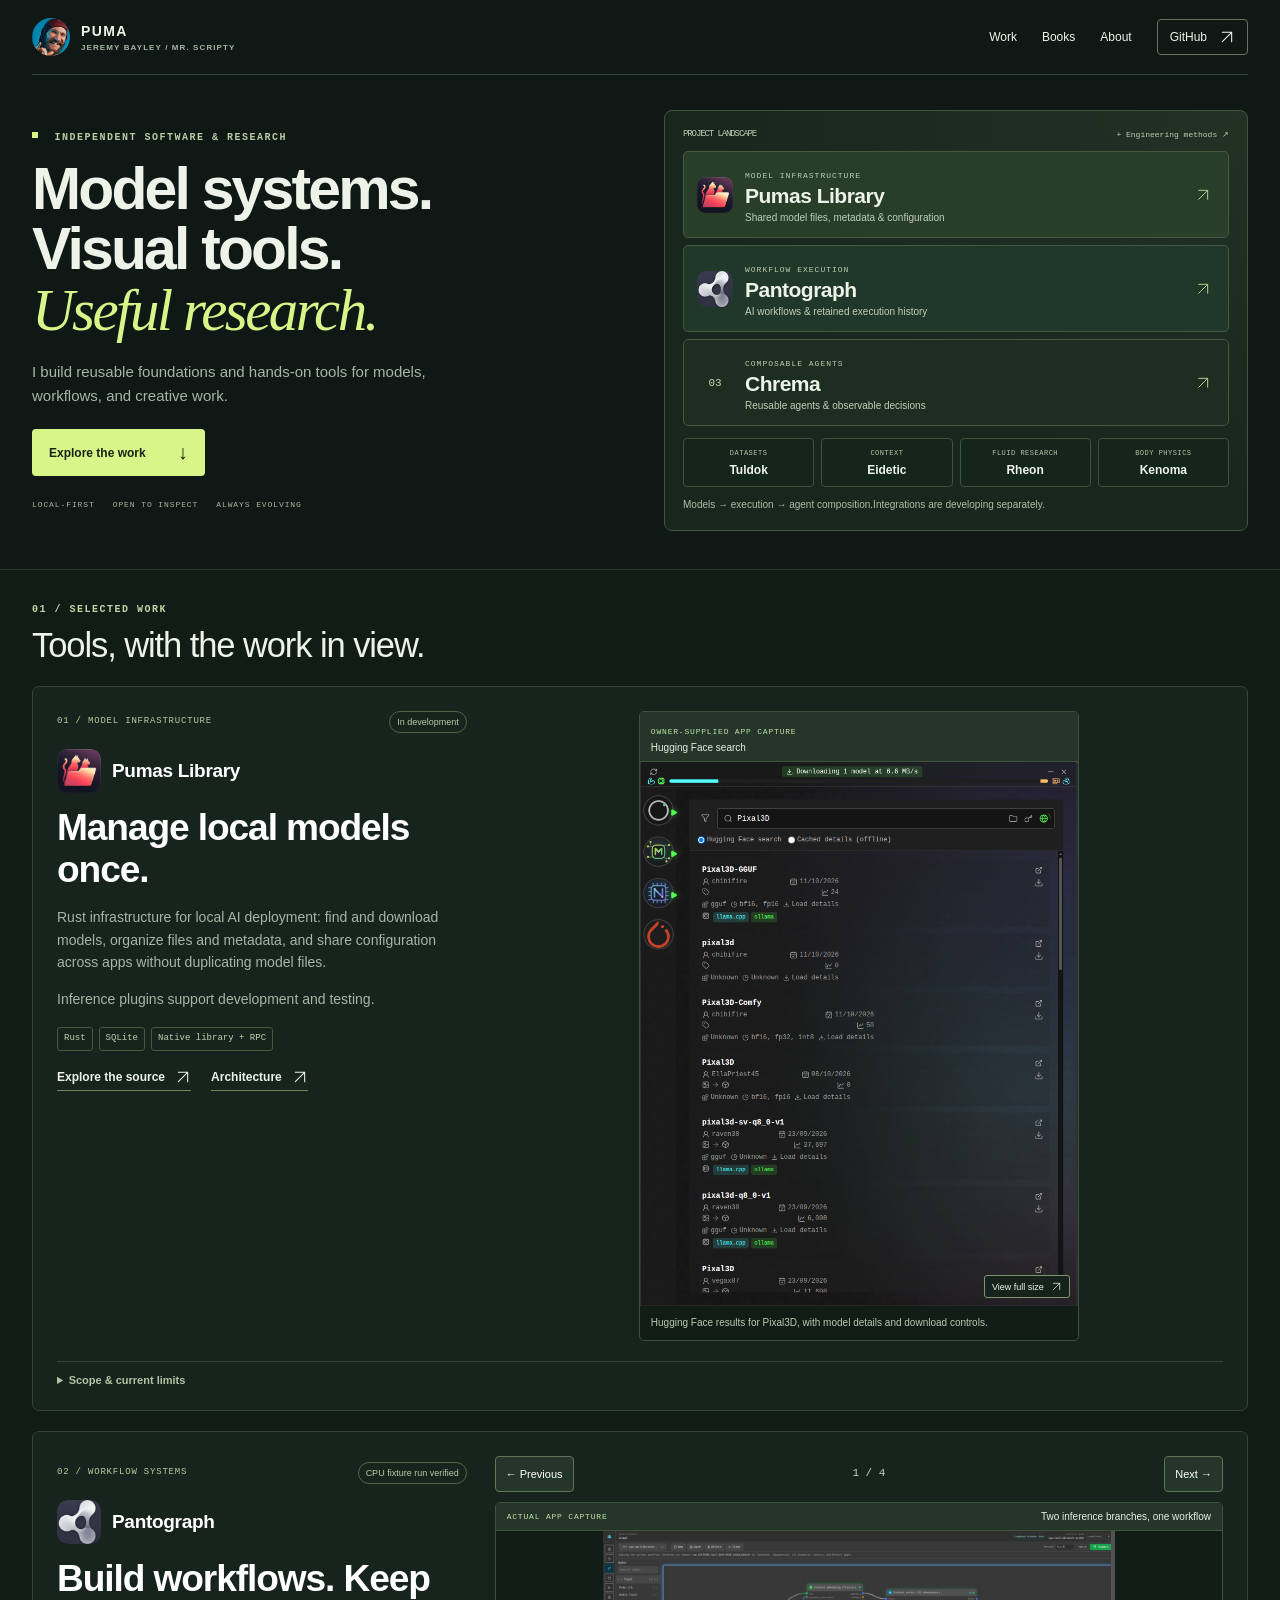
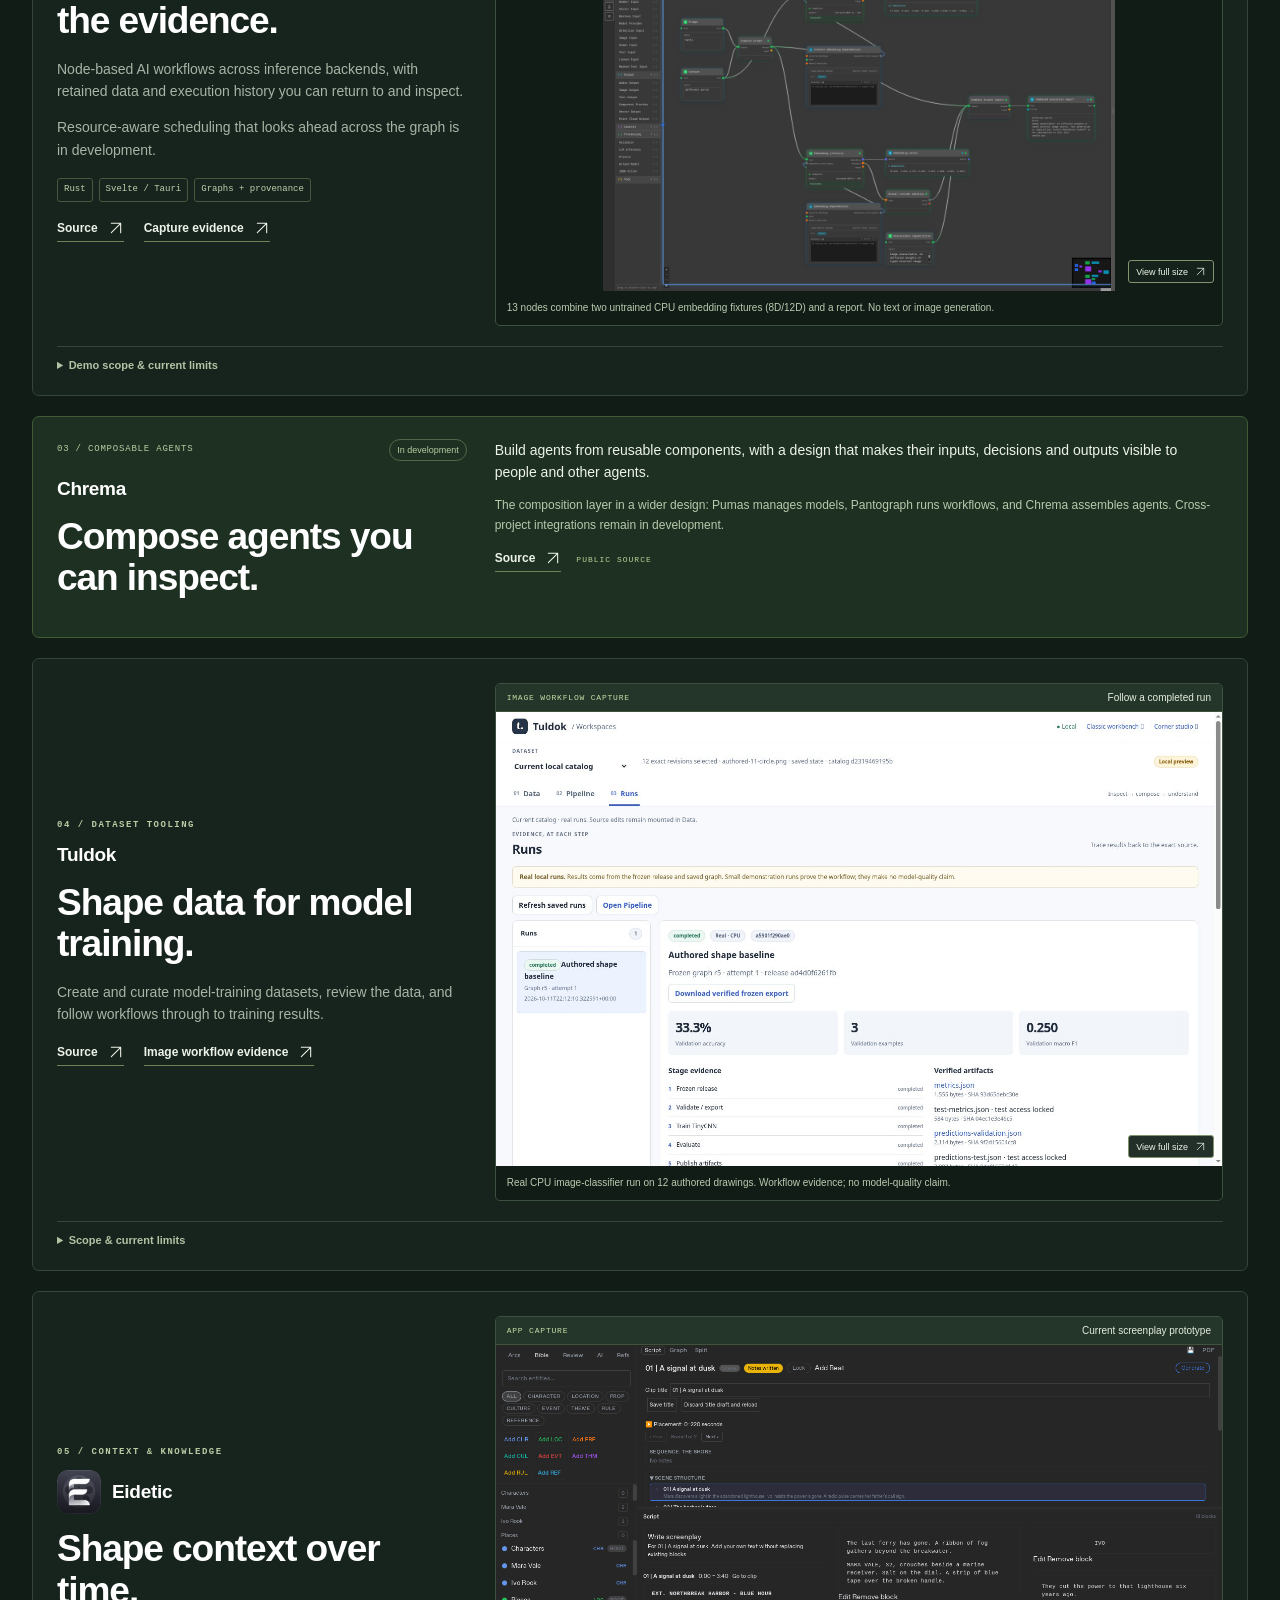
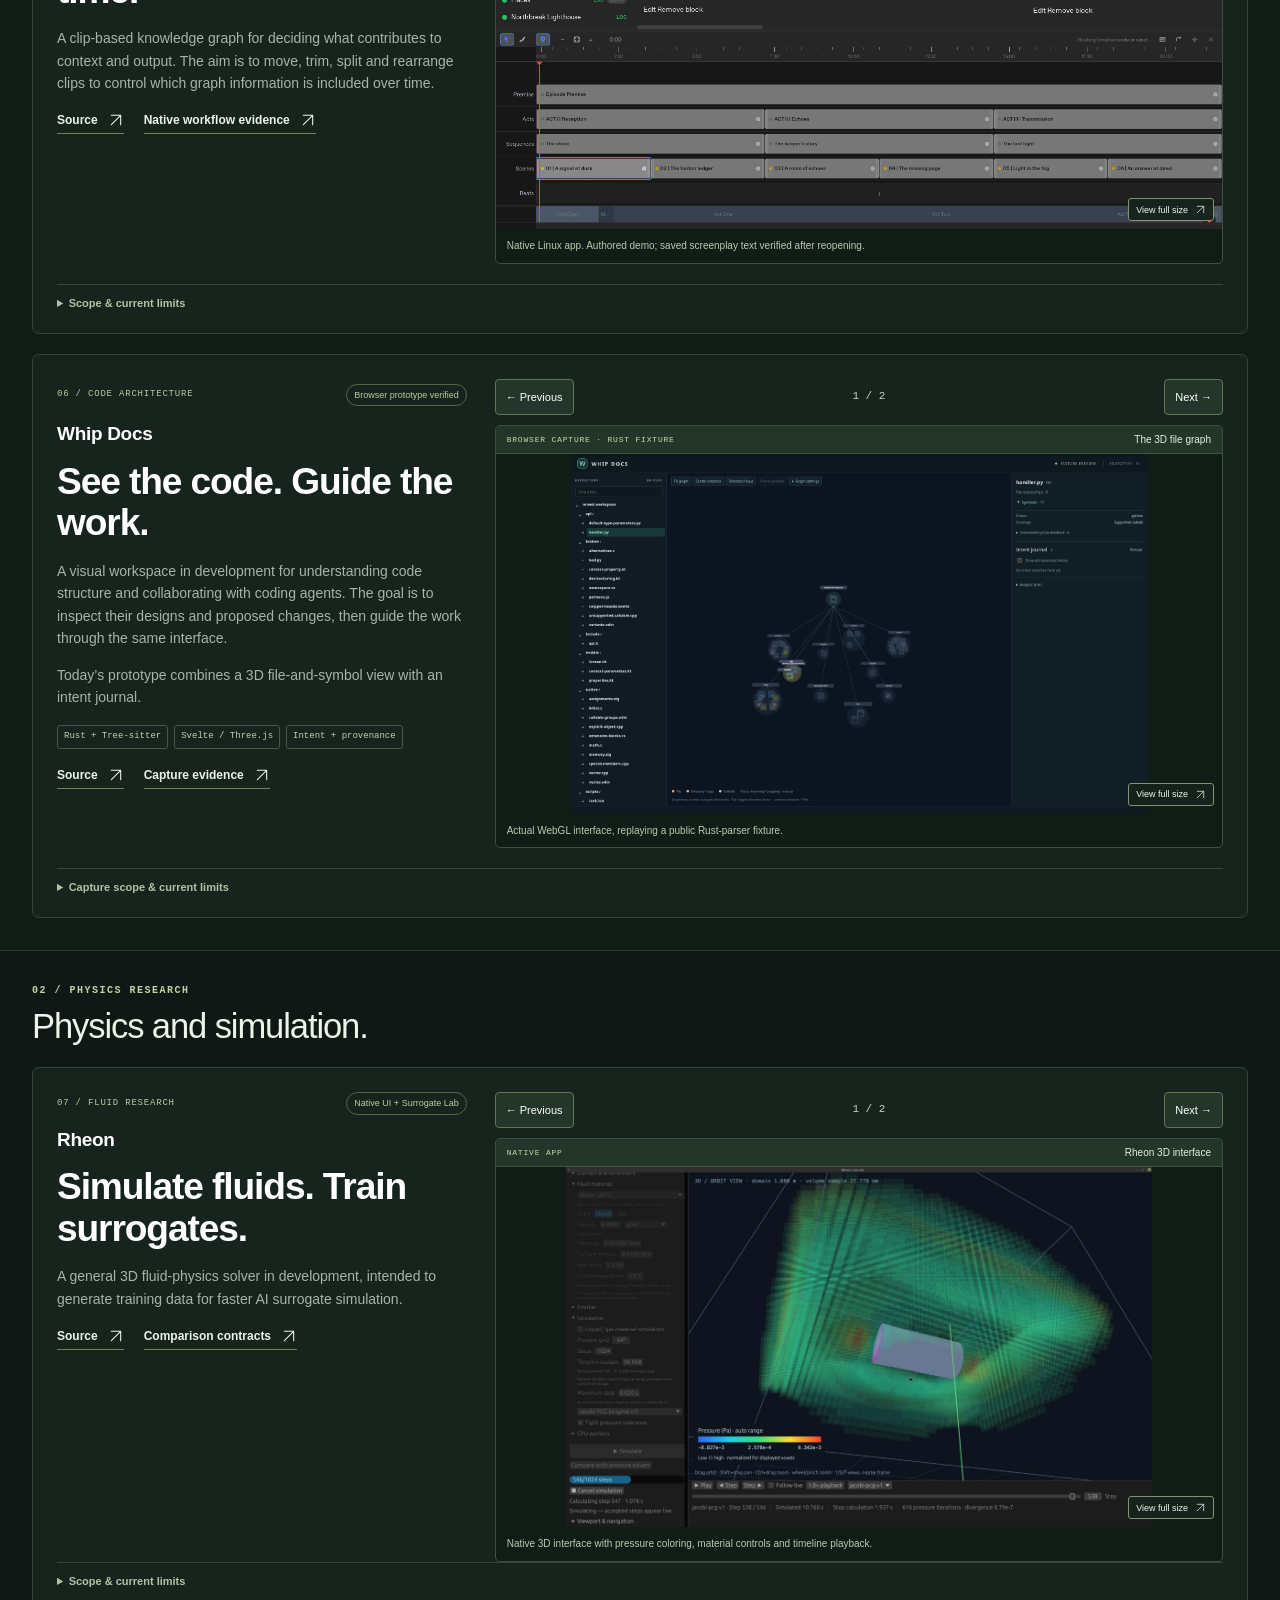
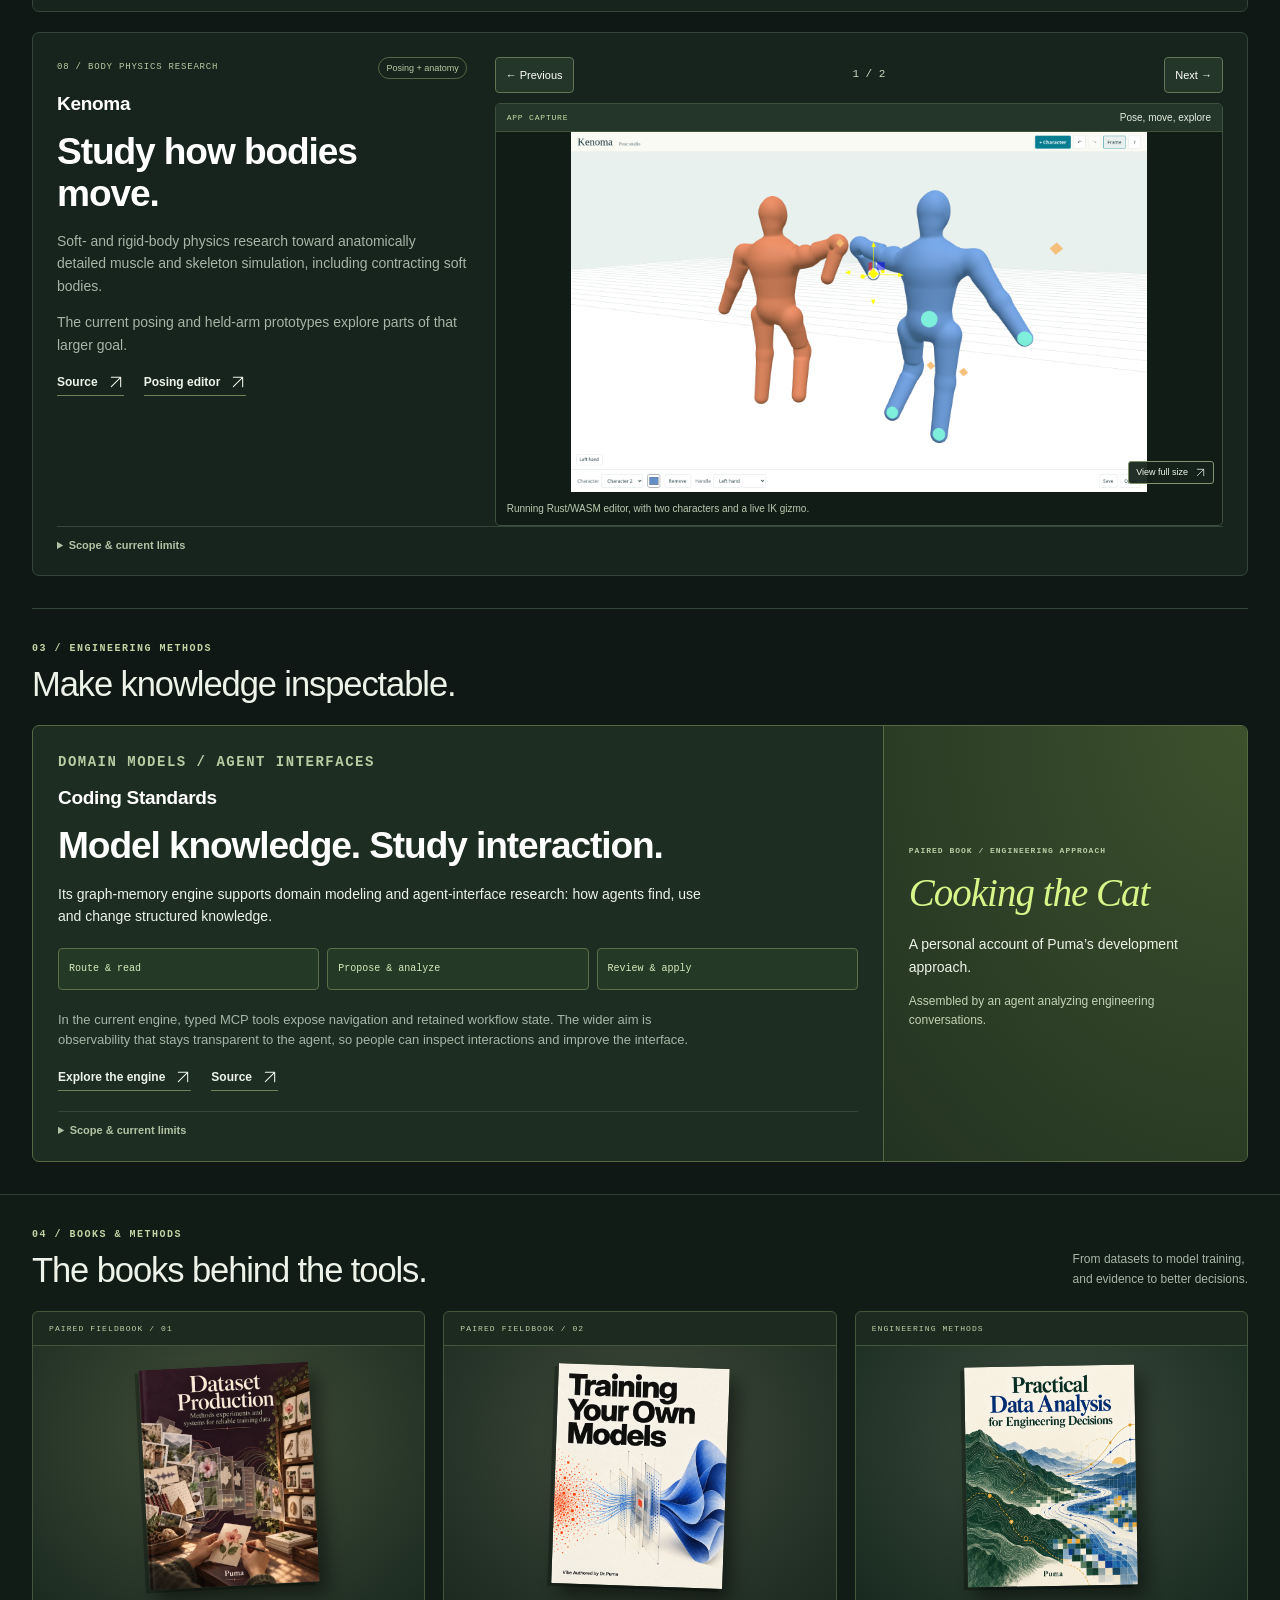
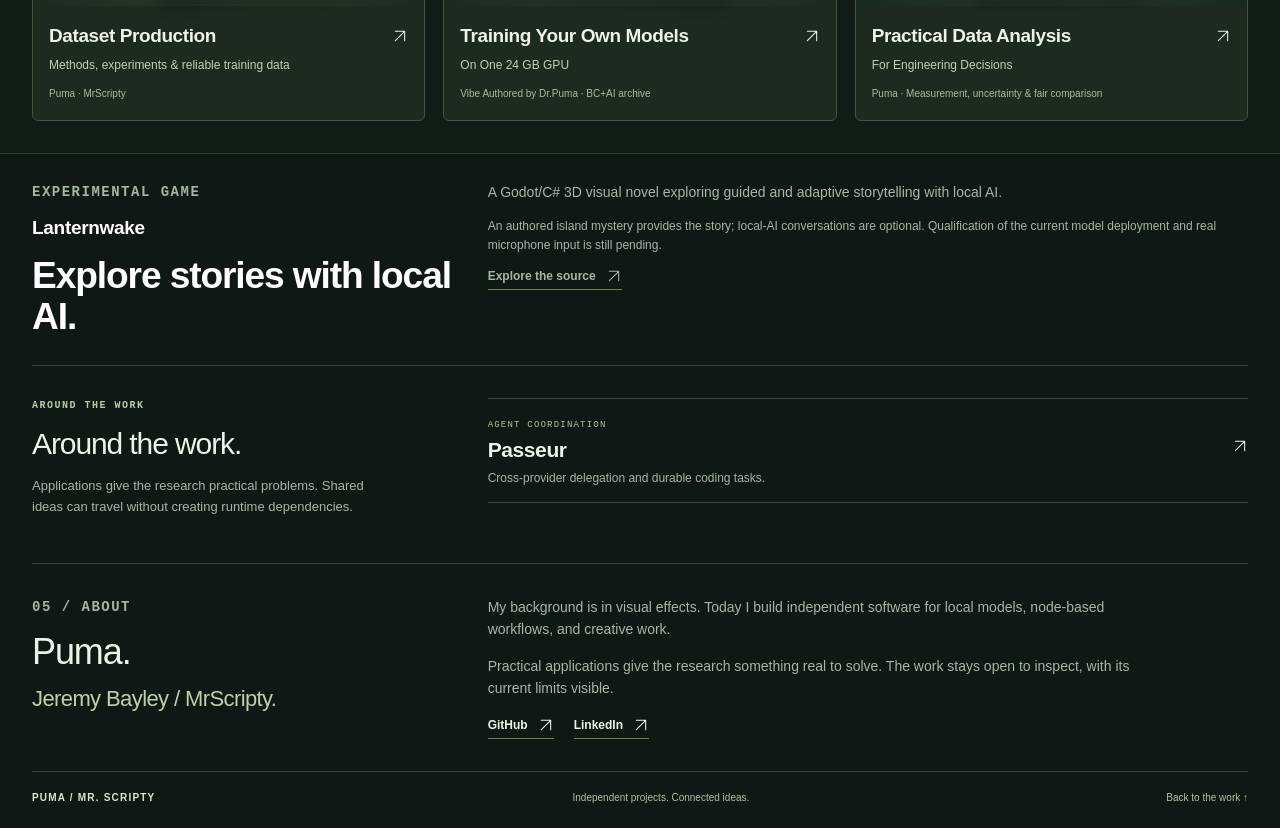
==== commit 83b67e99: "Link Chrema portfolio entry to its public repository" ====
--- a/docs/portfolio/index.html
+++ b/docs/portfolio/index.html
@@ -8,7 +8,7 @@
 <section class="work-section" id="work"><div class="wrap"><div class="section-heading"><p class="eyebrow">01 / SELECTED WORK</p><h2>Tools, with the work in view.</h2></div>
 <article class="feature feature-pumas" id="pumas"><div class="project-copy"><div class="project-kicker"><span>01 / MODEL INFRASTRUCTURE</span><span class="pill">In development</span></div><h3 class="project-title"><img class="product-icon" src="assets/icons/pumas-icon.png" alt="" width="512" height="512">Pumas Library</h3><p class="project-deck">Manage local models once.</p><p>Rust infrastructure for local AI deployment: find and download models, organize files and metadata, and share configuration across apps without duplicating model files.</p><p>Inference plugins support development and testing.</p><div class="tags"><span>Rust</span><span>SQLite</span><span>Native library + RPC</span></div><div class="project-links"><a class="text-link" href="https://github.com/MrScripty/Pumas-Library">Explore the source<svg class="icon" viewBox="0 0 24 24" fill="none" stroke="currentColor" stroke-width="1.6" stroke-linecap="round" stroke-linejoin="round" aria-hidden="true"><path d="M5 19 19 5M5 5h14v14"/></svg></a><a class="text-link" href="https://github.com/MrScripty/Pumas-Library/blob/main/docs/ARCHITECTURE.md">Architecture<svg class="icon" viewBox="0 0 24 24" fill="none" stroke="currentColor" stroke-width="1.6" stroke-linecap="round" stroke-linejoin="round" aria-hidden="true"><path d="M5 19 19 5M5 5h14v14"/></svg></a></div></div><div class="pumas-captures"><figure class="app-capture"><div class="capture-heading"><span>OWNER-SUPPLIED APP CAPTURE</span><b>Hugging Face search</b></div><a class="capture-button" href="assets/PumasLibrary_search_v0.8.0.png?v=174078d0e2f5" aria-label="Enlarge Pumas Library: Hugging Face search"><img src="assets/PumasLibrary_search_v0.8.0.png?v=174078d0e2f5" alt="Pumas Library Hugging Face search results for Pixal3D, showing model names, repository authors, formats and download controls." width="805" height="1001" loading="lazy" decoding="async"><span class="capture-zoom">View full size <svg class="icon" viewBox="0 0 24 24" fill="none" stroke="currentColor" stroke-width="1.6" stroke-linecap="round" stroke-linejoin="round" aria-hidden="true"><path d="M5 19 19 5M5 5h14v14"/></svg></span></a><figcaption>Hugging Face results for Pixal3D, with model details and download controls.</figcaption></figure></div><details class="project-boundary"><summary>Scope &amp; current limits</summary><p>This is an owner-supplied capture of the current local app. The screenshot does not establish an exact app source revision, completed downloads or inference results. Linux x64 is the primary runtime target; inference backends and host-language bindings have separate verification limits.</p></details></article>
 <article class="feature feature-pantograph" id="pantograph"><div class="project-copy"><div class="project-kicker"><span>02 / WORKFLOW SYSTEMS</span><span class="pill">CPU fixture run verified</span></div><h3 class="project-title"><img class="product-icon" src="assets/icons/pantograph-icon.png" alt="" width="512" height="512">Pantograph</h3><p class="project-deck">Build workflows. Keep the evidence.</p><p>Node-based AI workflows across inference backends, with retained data and execution history you can return to and inspect.</p><p>Resource-aware scheduling that looks ahead across the graph is in development.</p><div class="tags"><span>Rust</span><span>Svelte / Tauri</span><span>Graphs + provenance</span></div><div class="project-links"><a class="text-link" href="https://github.com/MrScripty/Pantograph">Source<svg class="icon" viewBox="0 0 24 24" fill="none" stroke="currentColor" stroke-width="1.6" stroke-linecap="round" stroke-linejoin="round" aria-hidden="true"><path d="M5 19 19 5M5 5h14v14"/></svg></a><a class="text-link" href="https://github.com/MrScripty/Pantograph/blob/03d838bb099104ccd36f02f366d1d4721674626a/docs/images/multibranch-inference-demo-2026-10-12/README.md">Capture evidence<svg class="icon" viewBox="0 0 24 24" fill="none" stroke="currentColor" stroke-width="1.6" stroke-linecap="round" stroke-linejoin="round" aria-hidden="true"><path d="M5 19 19 5M5 5h14v14"/></svg></a></div></div><div class="project-visual"><div class="capture-gallery" data-gallery="Pantograph"><figure class="app-capture"><div class="capture-heading"><span>ACTUAL APP CAPTURE</span><b>Two inference branches, one workflow</b></div><a class="capture-button" href="assets/pantograph-inference-multibranch-graph-completed.png?v=d48e36d267e7" aria-label="Enlarge Two inference branches, one workflow"><img src="assets/pantograph-inference-multibranch-graph-completed.png?v=d48e36d267e7" alt="Actual Pantograph 13-node graph showing two completed untrained Candle CPU embedding branches, eight- and twelve-dimensional vector outputs, and a combined report that states unavailable capabilities." width="2560" height="1800" loading="lazy" decoding="async"><span class="capture-zoom">View full size <svg class="icon" viewBox="0 0 24 24" fill="none" stroke="currentColor" stroke-width="1.6" stroke-linecap="round" stroke-linejoin="round" aria-hidden="true"><path d="M5 19 19 5M5 5h14v14"/></svg></span></a><figcaption>13 nodes combine two untrained CPU embedding fixtures (8D/12D) and a report. No text or image generation.</figcaption></figure><figure class="app-capture"><div class="capture-heading"><span>ACTUAL APP CAPTURE</span><b>Inspect the retained output</b></div><a class="capture-button" href="assets/pantograph-inference-multibranch-retained-output.png?v=21f74817ab9e" aria-label="Enlarge Inspect the retained output"><img src="assets/pantograph-inference-multibranch-retained-output.png?v=21f74817ab9e" alt="Pantograph I/O Inspector showing the same 13-node workflow and its retained eight-dimensional embedding vector." width="2560" height="1800" loading="lazy" decoding="async"><span class="capture-zoom">View full size <svg class="icon" viewBox="0 0 24 24" fill="none" stroke="currentColor" stroke-width="1.6" stroke-linecap="round" stroke-linejoin="round" aria-hidden="true"><path d="M5 19 19 5M5 5h14v14"/></svg></span></a><figcaption>Read the retained 8D vector from this run.</figcaption></figure><figure class="app-capture"><div class="capture-heading"><span>ACTUAL APP CAPTURE</span><b>Trace the same run</b></div><a class="capture-button" href="assets/pantograph-inference-multibranch-diagnostics.png?v=797ea7038a73" aria-label="Enlarge Trace the same run"><img src="assets/pantograph-inference-multibranch-diagnostics.png?v=797ea7038a73" alt="Pantograph Diagnostics showing 22 projected events, both inference owners and the terminal event for the completed multi-branch run." width="2560" height="1800" loading="lazy" decoding="async"><span class="capture-zoom">View full size <svg class="icon" viewBox="0 0 24 24" fill="none" stroke="currentColor" stroke-width="1.6" stroke-linecap="round" stroke-linejoin="round" aria-hidden="true"><path d="M5 19 19 5M5 5h14v14"/></svg></span></a><figcaption>Follow both inference branches through recorded events.</figcaption></figure><figure class="app-capture"><div class="capture-heading"><span>ACTUAL APP CAPTURE</span><b>See execution state</b></div><a class="capture-button" href="assets/pantograph-inference-multibranch-scheduler.png?v=7bfa03d810b4" aria-label="Enlarge See execution state"><img src="assets/pantograph-inference-multibranch-scheduler.png?v=7bfa03d810b4" alt="Pantograph Scheduler showing the completed multi-branch CPU workflow and its event timeline. Estimate and cache fields retain their unavailable or unknown states." width="2560" height="1800" loading="lazy" decoding="async"><span class="capture-zoom">View full size <svg class="icon" viewBox="0 0 24 24" fill="none" stroke="currentColor" stroke-width="1.6" stroke-linecap="round" stroke-linejoin="round" aria-hidden="true"><path d="M5 19 19 5M5 5h14v14"/></svg></span></a><figcaption>Inspect the same completed workflow in Scheduler.</figcaption></figure></div></div><details class="project-boundary"><summary>Demo scope &amp; current limits</summary><p>All four unedited views belong to one completed 13-node, 13-edge run in the Svelte workbench and loopback Rust service at source 7b30b9b. Candle CPU inference uses committed, untrained BERT-8 and BERT-12 fixtures; this verifies the execution path, not useful semantic quality. The report combines existing text and runtime facts. Text generation is unqualified; image generation and image transport are unavailable in this host. Native Tauri execution is not established. Unknown dependency badges, scheduler estimates and cache fields remain visible without treating them as verified measurements.</p></details></article>
-<article class="chrema-panel" id="chrema"><div><div class="project-kicker"><span>03 / COMPOSABLE AGENTS</span><span class="pill">In development</span></div><h3 class="project-title">Chrema</h3><p class="project-deck">Compose agents you can inspect.</p></div><div><p>Build agents from reusable components, with a design that makes their inputs, decisions and outputs visible to people and other agents.</p><p class="subtle">The composition layer in a wider design: Pumas manages models, Pantograph runs workflows, and Chrema assembles agents. Cross-project integrations remain in development.</p><a class="text-link" href="https://github.com/MrScripty/MrScripty#models-workflows--agent-first-development">Public overview<svg class="icon" viewBox="0 0 24 24" fill="none" stroke="currentColor" stroke-width="1.6" stroke-linecap="round" stroke-linejoin="round" aria-hidden="true"><path d="M5 19 19 5M5 5h14v14"/></svg></a><span class="private-label">PRIVATE SOURCE</span></div></article>
+<article class="chrema-panel" id="chrema"><div><div class="project-kicker"><span>03 / COMPOSABLE AGENTS</span><span class="pill">In development</span></div><h3 class="project-title">Chrema</h3><p class="project-deck">Compose agents you can inspect.</p></div><div><p>Build agents from reusable components, with a design that makes their inputs, decisions and outputs visible to people and other agents.</p><p class="subtle">The composition layer in a wider design: Pumas manages models, Pantograph runs workflows, and Chrema assembles agents. Cross-project integrations remain in development.</p><a class="text-link" href="https://github.com/MrScripty/Chrema">Source<svg class="icon" viewBox="0 0 24 24" fill="none" stroke="currentColor" stroke-width="1.6" stroke-linecap="round" stroke-linejoin="round" aria-hidden="true"><path d="M5 19 19 5M5 5h14v14"/></svg></a><span class="private-label">PUBLIC SOURCE</span></div></article>
 <div class="application-grid"><section class="tool-card app-section" id="tuldok"><div class="app-copy"><p class="eyebrow">04 / DATASET TOOLING</p><h3 class="project-title">Tuldok</h3><p class="project-deck">Shape data for model training.</p><p>Create and curate model-training datasets, review the data, and follow workflows through to training results.</p><div class="project-links"><a class="text-link" href="https://github.com/MrScripty/Tuldok">Source<svg class="icon" viewBox="0 0 24 24" fill="none" stroke="currentColor" stroke-width="1.6" stroke-linecap="round" stroke-linejoin="round" aria-hidden="true"><path d="M5 19 19 5M5 5h14v14"/></svg></a><a class="text-link" href="https://github.com/MrScripty/Tuldok/blob/6d939359d3cef2464c2aff990dd58d50c4f8d791/docs/images/workspaces-m2/README.md">Image workflow evidence<svg class="icon" viewBox="0 0 24 24" fill="none" stroke="currentColor" stroke-width="1.6" stroke-linecap="round" stroke-linejoin="round" aria-hidden="true"><path d="M5 19 19 5M5 5h14v14"/></svg></a></div></div><div class="project-visual"><figure class="app-capture"><div class="capture-heading"><span>IMAGE WORKFLOW CAPTURE</span><b>Follow a completed run</b></div><a class="capture-button" href="assets/tuldok-workspace-results.jpg?v=34fdf853af38" aria-label="Enlarge Tuldok completed image-classifier run"><img src="assets/tuldok-workspace-results.jpg?v=34fdf853af38" alt="Tuldok Runs workspace showing a completed CPU image-classifier run, its frozen graph and release, validation metrics on three examples, completed stages, and verified artifacts." width="1440" height="900" loading="lazy" decoding="async"><span class="capture-zoom">View full size <svg class="icon" viewBox="0 0 24 24" fill="none" stroke="currentColor" stroke-width="1.6" stroke-linecap="round" stroke-linejoin="round" aria-hidden="true"><path d="M5 19 19 5M5 5h14v14"/></svg></span></a><figcaption>Real CPU image-classifier run on 12 authored drawings. Workflow evidence; no model-quality claim.</figcaption></figure></div><details class="project-boundary"><summary>Scope &amp; current limits</summary><p>Image classification with scratch CPU training. PostgreSQL persistence, restart, and data correction into a new release were verified. The tiny authored fixture does not establish useful model quality. Audio and 3D training are not qualified.</p></details></section><section class="tool-card app-section" id="eidetic"><div class="app-copy"><p class="eyebrow">05 / CONTEXT &amp; KNOWLEDGE</p><h3 class="project-title"><img class="product-icon" src="assets/icons/eidetic-icon.png" alt="" width="512" height="512">Eidetic</h3><p class="project-deck">Shape context over time.</p><p>A clip-based knowledge graph for deciding what contributes to context and output. The aim is to move, trim, split and rearrange clips to control which graph information is included over time.</p><div class="project-links"><a class="text-link" href="https://github.com/MrScripty/Eidetic">Source<svg class="icon" viewBox="0 0 24 24" fill="none" stroke="currentColor" stroke-width="1.6" stroke-linecap="round" stroke-linejoin="round" aria-hidden="true"><path d="M5 19 19 5M5 5h14v14"/></svg></a><a class="text-link" href="https://github.com/MrScripty/Eidetic/blob/0f3481cd93e28673a566c77a2f0c7ca48469aab5/docs/reports/native-workflow-acceptance/README.md">Native workflow evidence<svg class="icon" viewBox="0 0 24 24" fill="none" stroke="currentColor" stroke-width="1.6" stroke-linecap="round" stroke-linejoin="round" aria-hidden="true"><path d="M5 19 19 5M5 5h14v14"/></svg></a></div></div><div class="project-visual"><figure class="app-capture"><div class="capture-heading"><span>APP CAPTURE</span><b>Current screenplay prototype</b></div><a class="capture-button" href="assets/eidetic-screenplay-timeline.png?v=d8f85a18ac88" aria-label="Enlarge A story in context"><img src="assets/eidetic-screenplay-timeline.png?v=d8f85a18ac88" alt="Eidetic native Linux screenplay editor and six-scene timeline for the authored Signal at Low Tide demo." width="1440" height="960" loading="lazy" decoding="async"><span class="capture-zoom">View full size <svg class="icon" viewBox="0 0 24 24" fill="none" stroke="currentColor" stroke-width="1.6" stroke-linecap="round" stroke-linejoin="round" aria-hidden="true"><path d="M5 19 19 5M5 5h14v14"/></svg></span></a><figcaption>Native Linux app. Authored demo; saved screenplay text verified after reopening.</figcaption></figure></div><details class="project-boundary"><summary>Scope &amp; current limits</summary><p>Native Linux editing, save/reopen, cancellation and timeline controls were tested in draft PR #30. Renderer-type switching needs a restart; unified multiwindow rendering is unfinished. No real Pumas inference was tested. Story content is original authored fiction.</p></details></section></div>
 <section class="feature feature-whip" id="whip-docs"><div class="project-copy"><div class="project-kicker"><span>06 / CODE ARCHITECTURE</span><span class="pill">Browser prototype verified</span></div><h3 class="project-title">Whip Docs</h3><p class="project-deck">See the code. Guide the work.</p><p>A visual workspace in development for understanding code structure and collaborating with coding agents. The goal is to inspect their designs and proposed changes, then guide the work through the same interface.</p><p>Today’s prototype combines a 3D file-and-symbol view with an intent journal.</p><div class="tags"><span>Rust + Tree-sitter</span><span>Svelte / Three.js</span><span>Intent + provenance</span></div><div class="project-links"><a class="text-link" href="https://github.com/MrScripty/whip-docs">Source<svg class="icon" viewBox="0 0 24 24" fill="none" stroke="currentColor" stroke-width="1.6" stroke-linecap="round" stroke-linejoin="round" aria-hidden="true"><path d="M5 19 19 5M5 5h14v14"/></svg></a><a class="text-link" href="https://github.com/MrScripty/whip-docs/blob/c5a8417e4e13d18c6751de196cf667653863d5de/docs/images/README.md">Capture evidence<svg class="icon" viewBox="0 0 24 24" fill="none" stroke="currentColor" stroke-width="1.6" stroke-linecap="round" stroke-linejoin="round" aria-hidden="true"><path d="M5 19 19 5M5 5h14v14"/></svg></a></div></div><div class="project-visual"><div class="capture-gallery" data-gallery="Whip Docs"><figure class="app-capture "><div class="capture-heading"><span>BROWSER CAPTURE · RUST FIXTURE</span><b>The 3D file graph</b></div><a class="capture-button" href="assets/whip-docs-file-graph.png?v=a27901eb2ef0" aria-label="Enlarge Whip Docs The 3D file graph"><img src="assets/whip-docs-file-graph.png?v=a27901eb2ef0" alt="Actual Whip Docs browser interface with the repository tree, original 3D file and directory graph, and compact file inspector. The Fixture Preview indicator is visible." width="1680" height="1050" loading="lazy" decoding="async"><span class="capture-zoom">View full size <svg class="icon" viewBox="0 0 24 24" fill="none" stroke="currentColor" stroke-width="1.6" stroke-linecap="round" stroke-linejoin="round" aria-hidden="true"><path d="M5 19 19 5M5 5h14v14"/></svg></span></a><figcaption>Actual WebGL interface, replaying a public Rust-parser fixture.</figcaption></figure><figure class="app-capture "><div class="capture-heading"><span>BROWSER CAPTURE · RUST FIXTURE</span><b>Expand into symbols</b></div><a class="capture-button" href="assets/whip-docs-expanded-symbols.png?v=34637384262d" aria-label="Enlarge Whip Docs Expand into symbols"><img src="assets/whip-docs-expanded-symbols.png?v=34637384262d" alt="Whip Docs browser capture with Python declarations expanded above their parent file in the same 3D scene. The selected Boxed class and its intent journal appear in the inspector." width="1680" height="1050" loading="lazy" decoding="async"><span class="capture-zoom">View full size <svg class="icon" viewBox="0 0 24 24" fill="none" stroke="currentColor" stroke-width="1.6" stroke-linecap="round" stroke-linejoin="round" aria-hidden="true"><path d="M5 19 19 5M5 5h14v14"/></svg></span></a><figcaption>Symbols share the existing file graph and camera; the inspector keeps their source context.</figcaption></figure></div></div><details class="project-boundary"><summary>Capture scope &amp; current limits</summary><p>These are unedited Chromium captures of the real UI at a5caed08, replaying public synthetic output from the Rust Tree-sitter parser (extractor @5). The latest @6 parser repair preserves this UI. Browser fixture storage is separate from the Rust journal. Native desktop build, Tauri IPC and restart acceptance are not yet verified. The inspector records intent and proposals; it does not execute proposals or establish a Passeur runtime integration.</p></details></section>
 </div></section>
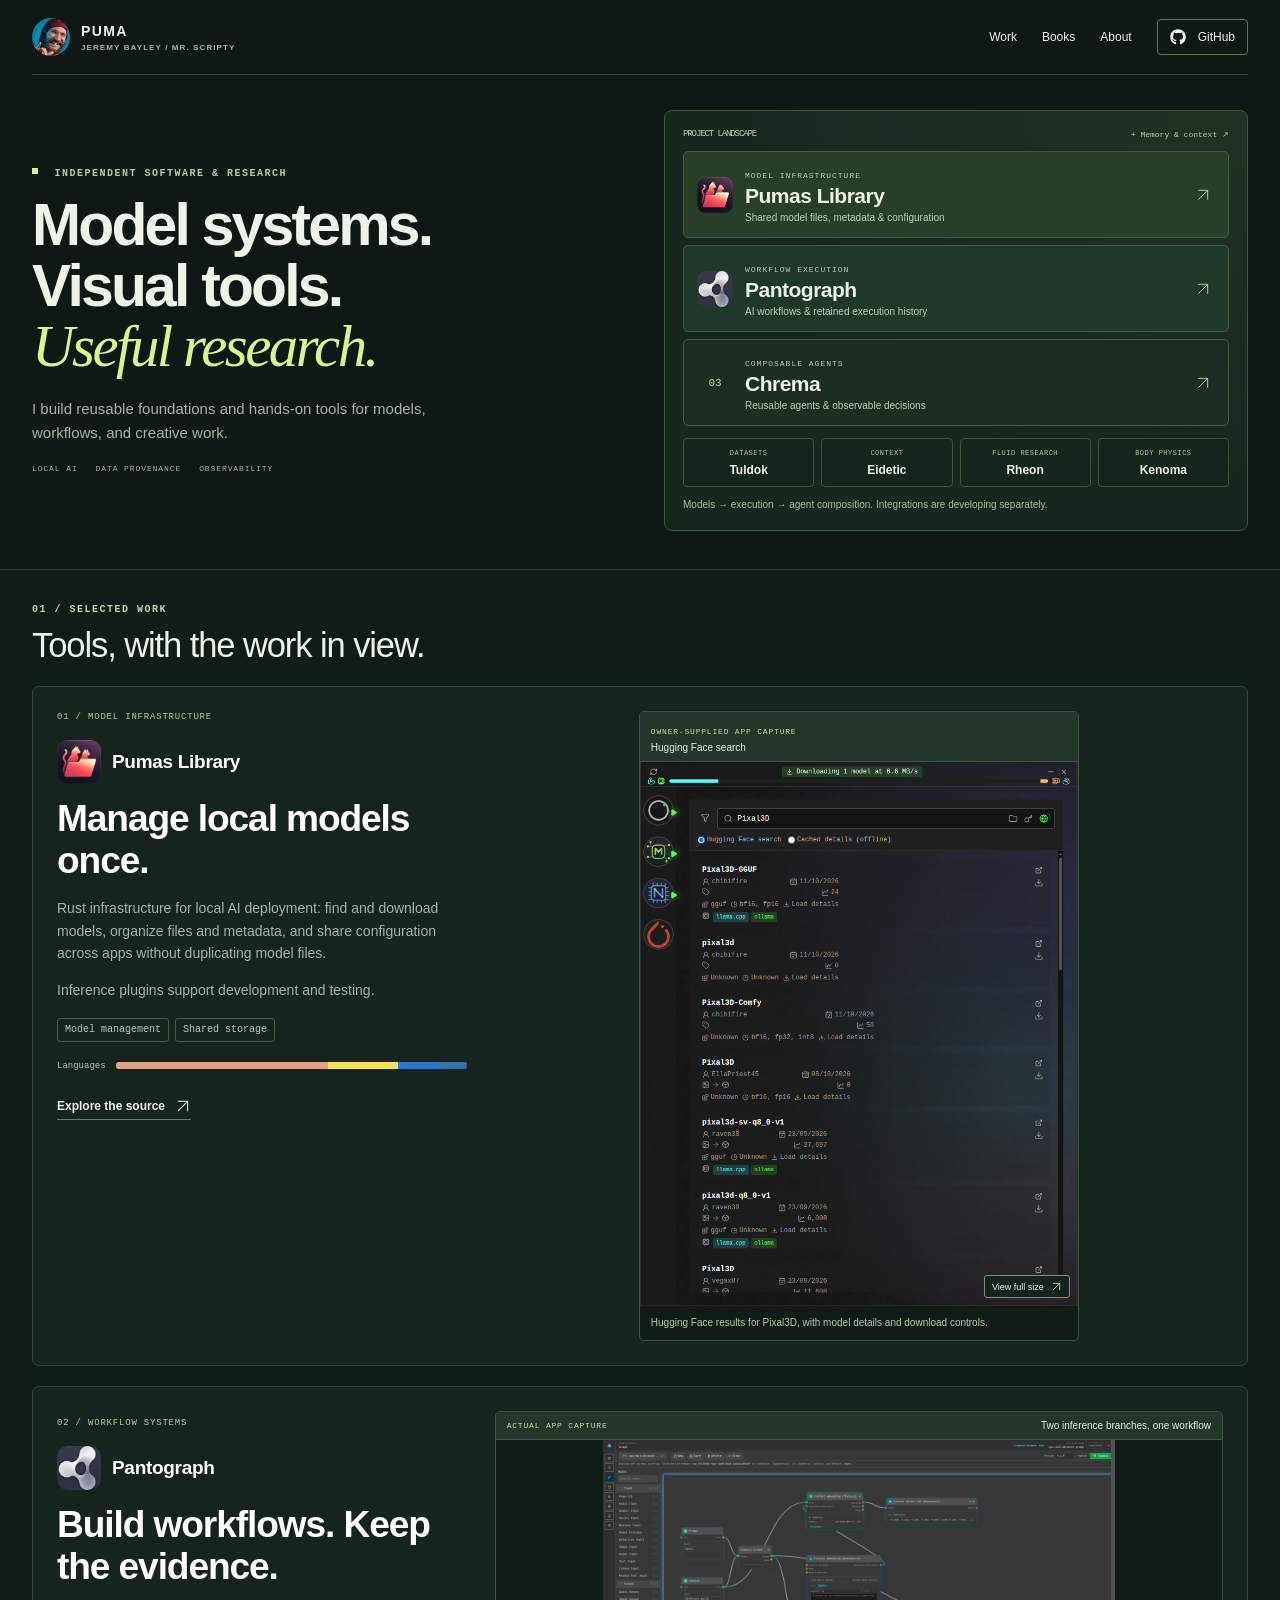
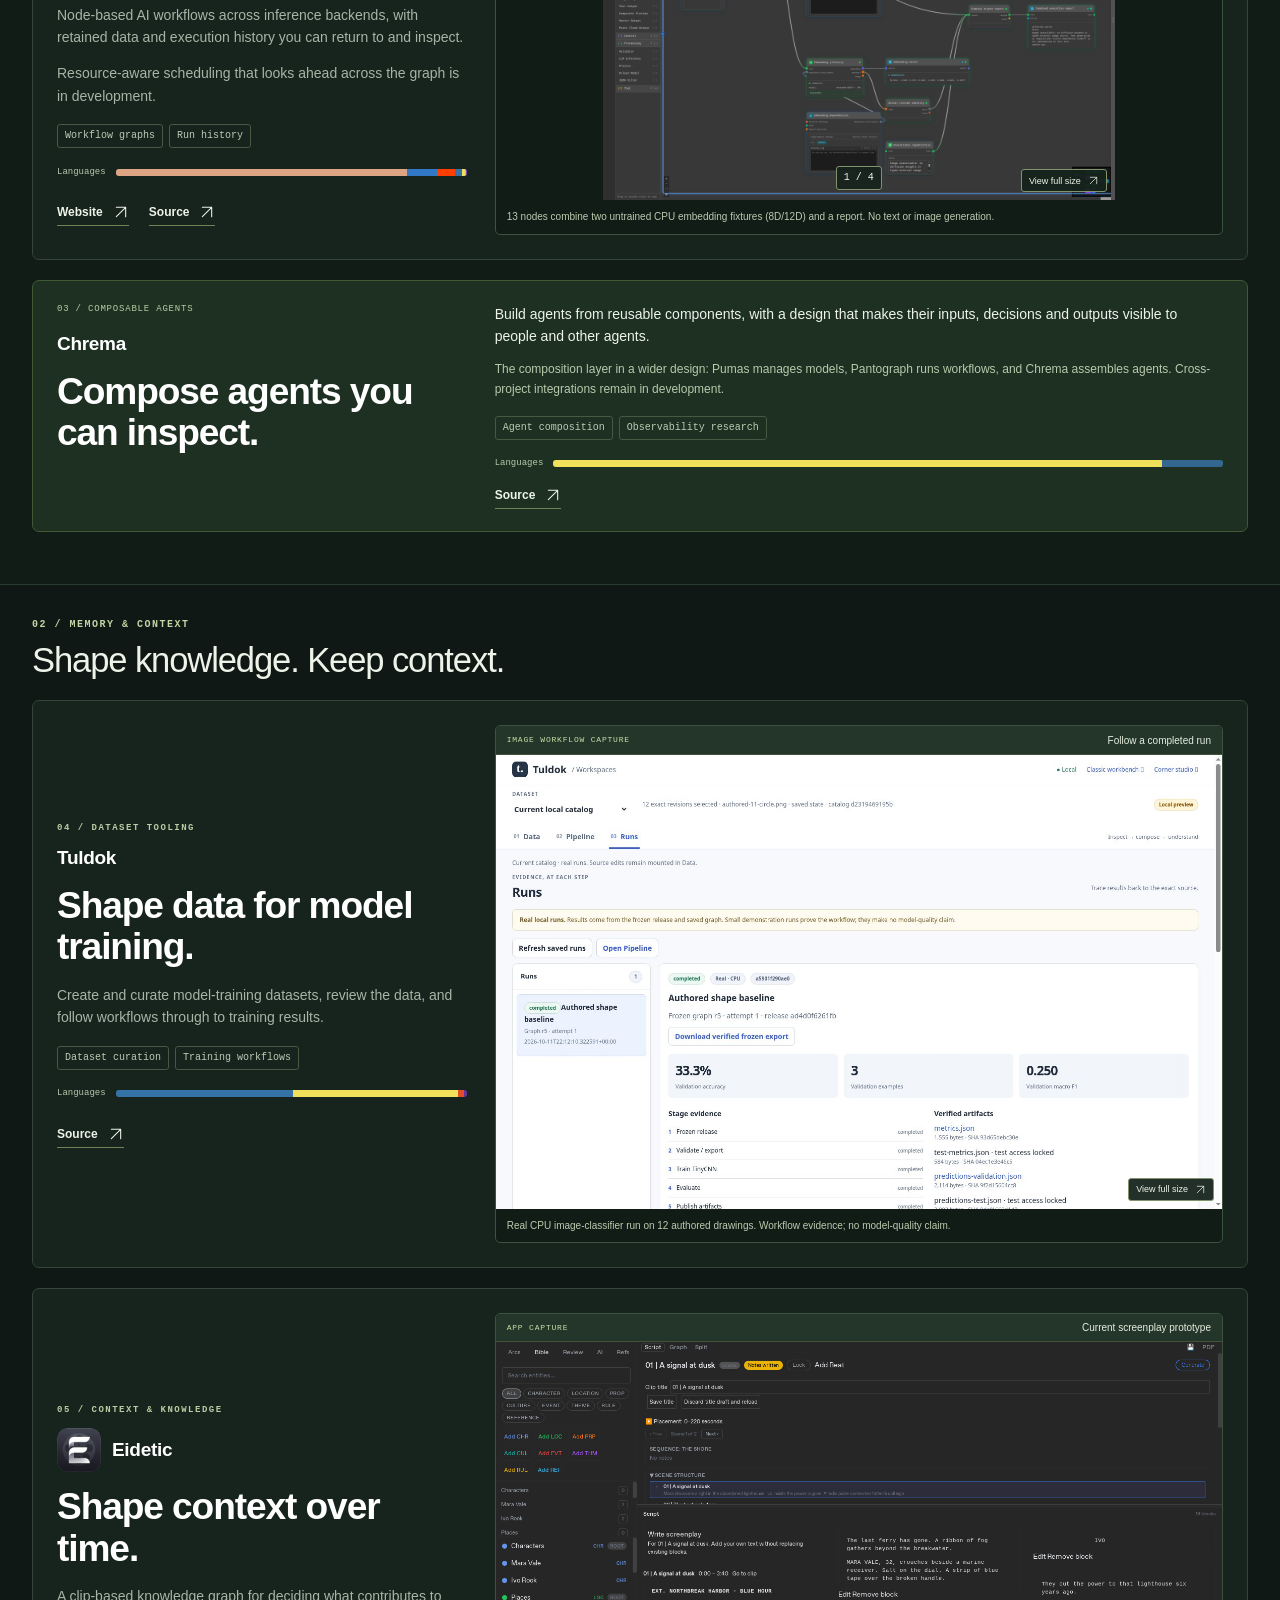
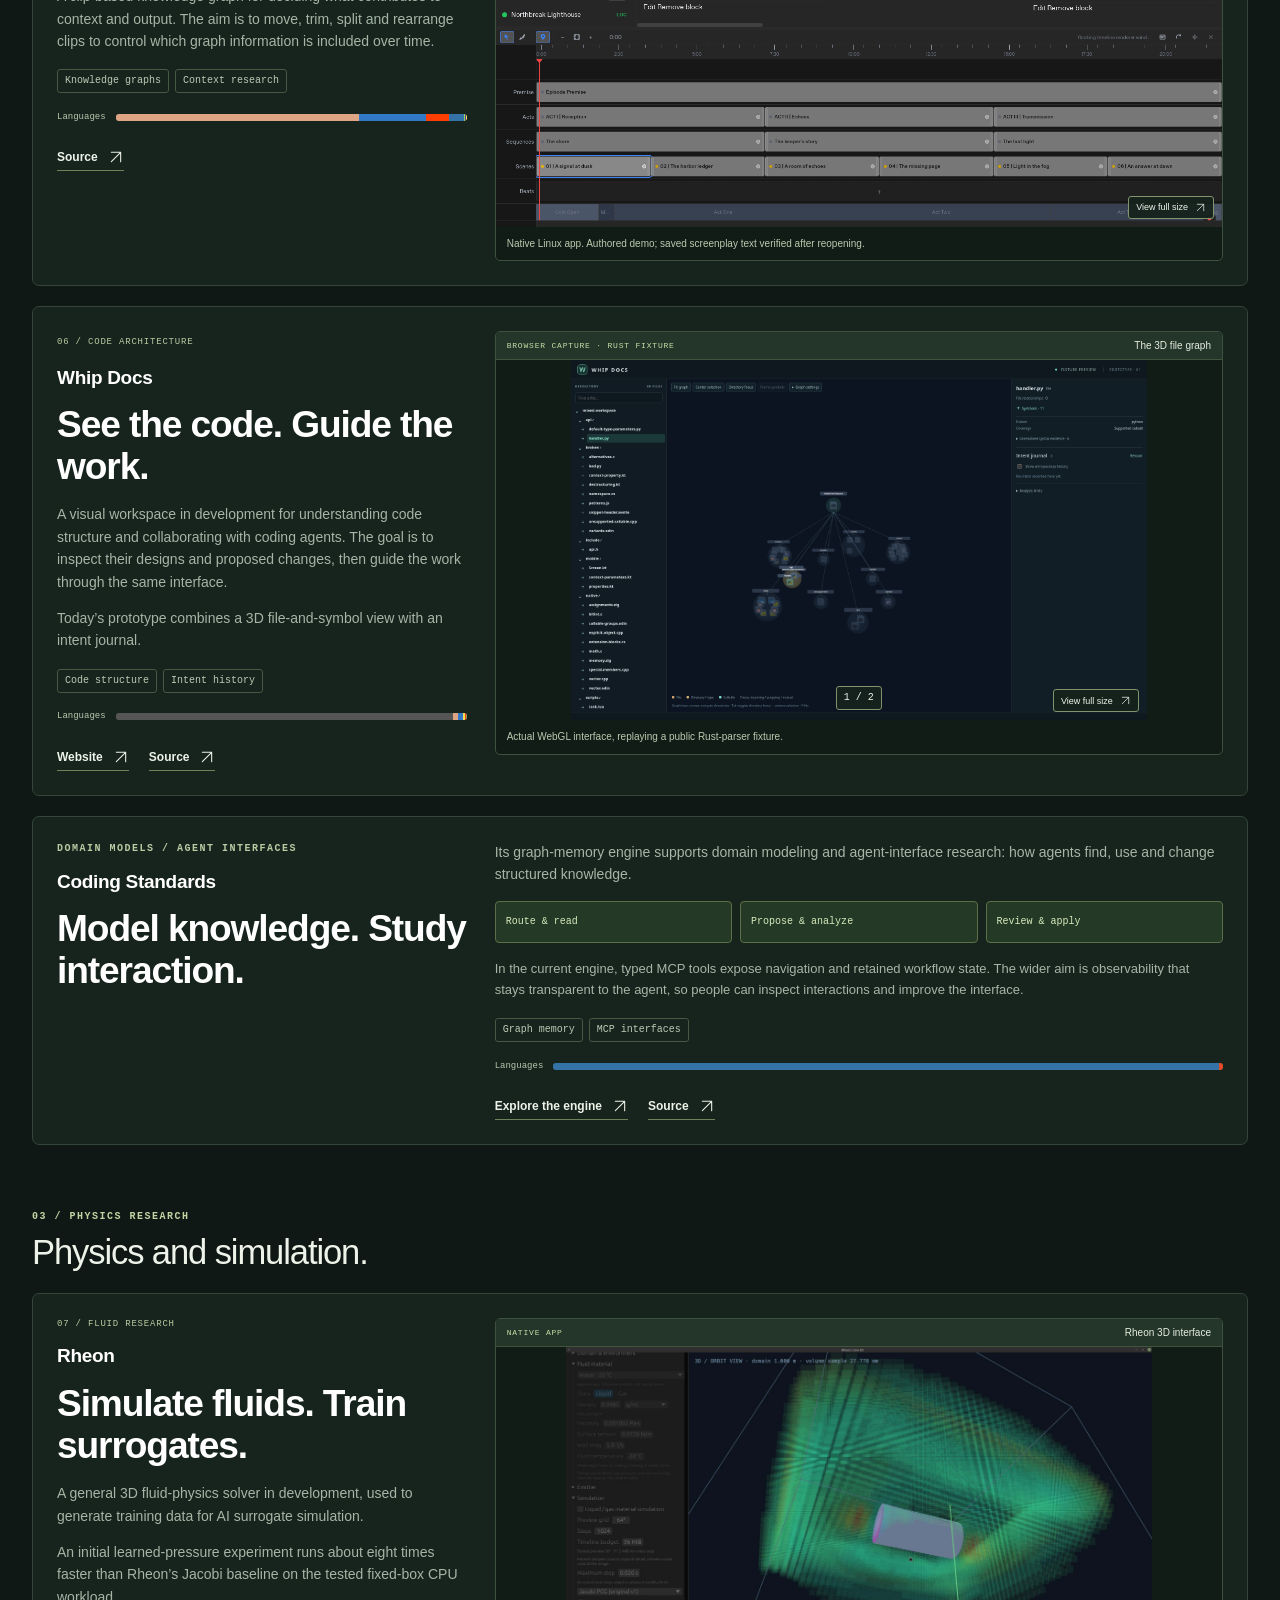
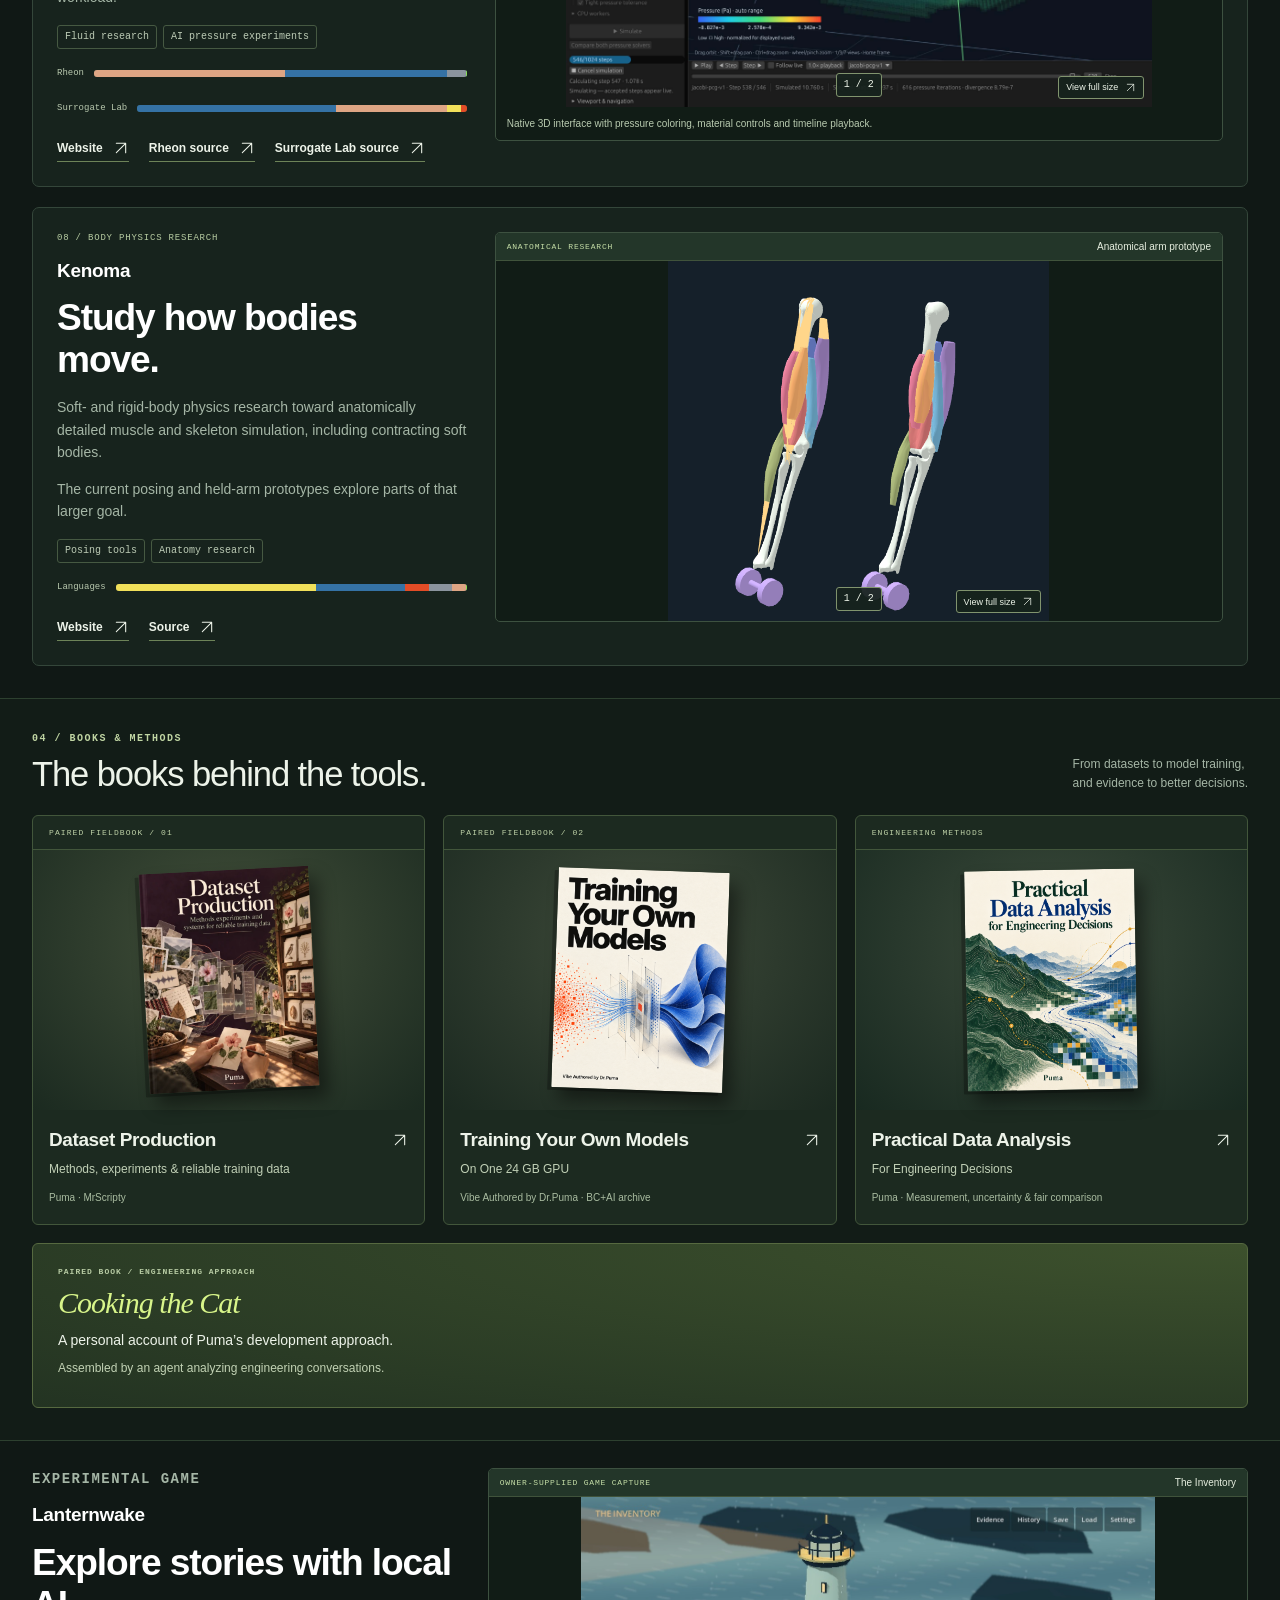
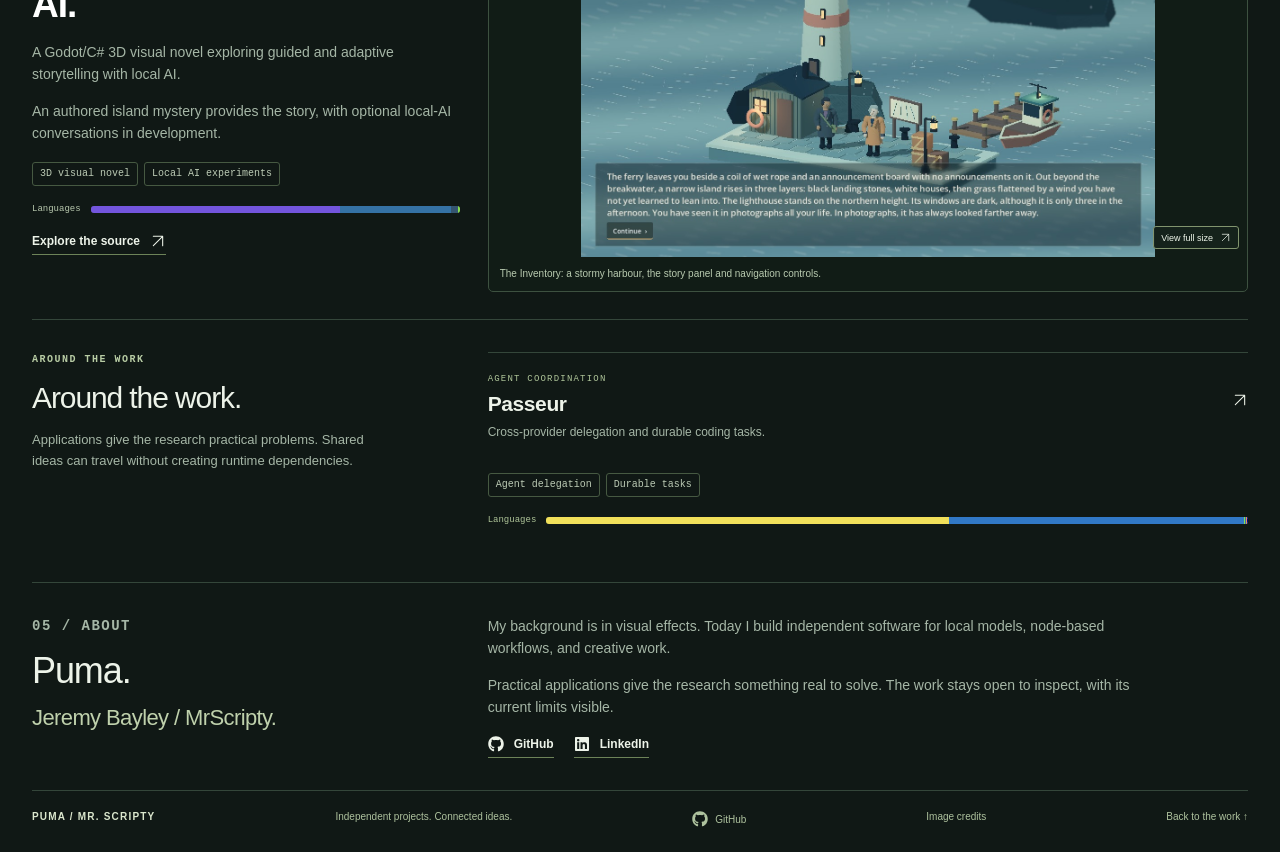
==== commit a8a6ed7e: "Refine portfolio navigation, context grouping and measured language graphics" ====
--- a/docs/portfolio/index.html
+++ b/docs/portfolio/index.html
@@ -1,23 +1,23 @@
 <!doctype html>
-<html lang="en"><head><meta charset="utf-8"><meta name="viewport" content="width=device-width,initial-scale=1"><meta name="color-scheme" content="dark"><meta name="theme-color" content="#101815"><meta name="description" content="Puma / Jeremy Bayley: independent software, creative tools and practical research."><title>Puma · Jeremy Bayley — Systems, tools &amp; research</title><link rel="icon" href="assets/favicon.svg" type="image/svg+xml"><link rel="stylesheet" href="styles.eb986bd11995.css"><script src="script.3926a13cfd01.js" defer></script></head>
+<html lang="en"><head><meta charset="utf-8"><meta name="viewport" content="width=device-width,initial-scale=1"><meta name="color-scheme" content="dark"><meta name="theme-color" content="#101815"><meta name="description" content="Puma / Jeremy Bayley: independent software, creative tools and practical research."><title>Puma · Jeremy Bayley — Systems, tools &amp; research</title><link rel="icon" href="assets/favicon.svg" type="image/svg+xml"><link rel="stylesheet" href="styles.16c4af725272.css"><script src="script.1a9797125dec.js" defer></script></head>
 <body><a class="skip-link" href="#main">Skip to content</a>
-<header class="site-header"><a class="wordmark" href="#top" aria-label="Puma, back to top"><img class="profile-photo" src="puma.jpg?v=661bb77b05d5" alt="Puma’s profile photo" width="1176" height="1174" decoding="async"><span>PUMA<small>JEREMY BAYLEY / MR. SCRIPTY</small></span></a><nav aria-label="Main navigation"><a href="#work">Work</a><a href="#books">Books</a><a href="#about">About</a><a class="nav-github" href="https://github.com/MrScripty">GitHub<svg class="icon" viewBox="0 0 24 24" fill="none" stroke="currentColor" stroke-width="1.6" stroke-linecap="round" stroke-linejoin="round" aria-hidden="true"><path d="M5 19 19 5M5 5h14v14"/></svg></a></nav></header>
+<header class="site-header"><a class="wordmark" href="#top" aria-label="Puma, back to top"><img class="profile-photo" src="puma.jpg?v=661bb77b05d5" alt="Puma’s profile photo" width="1176" height="1174" decoding="async"><span>PUMA<small>JEREMY BAYLEY / MR. SCRIPTY</small></span></a><nav aria-label="Main navigation"><a href="#work">Work</a><a href="#books">Books</a><a href="#about">About</a><a class="nav-github" href="https://github.com/MrScripty"><svg class="icon brand-icon" viewBox="0 0 496 512" fill="currentColor" aria-hidden="true" focusable="false"><path d="M165.9 397.4c0 2-2.3 3.6-5.2 3.6-3.3.3-5.6-1.3-5.6-3.6 0-2 2.3-3.6 5.2-3.6 3-.3 5.6 1.3 5.6 3.6zm-31.1-4.5c-.7 2 1.3 4.3 4.3 4.9 2.6 1 5.6 0 6.2-2s-1.3-4.3-4.3-5.2c-2.6-.7-5.5.3-6.2 2.3zm44.2-1.7c-2.9.7-4.9 2.6-4.6 4.9.3 2 2.9 3.3 5.9 2.6 2.9-.7 4.9-2.6 4.6-4.6-.3-1.9-3-3.2-5.9-2.9zM244.8 8C106.1 8 0 113.3 0 252c0 110.9 69.8 205.8 169.5 239.2 12.8 2.3 17.3-5.6 17.3-12.1 0-6.2-.3-40.4-.3-61.4 0 0-70 15-84.7-29.8 0 0-11.4-29.1-27.8-36.6 0 0-22.9-15.7 1.6-15.4 0 0 24.9 2 38.6 25.8 21.9 38.6 58.6 27.5 72.9 20.9 2.3-16 8.8-27.1 16-33.7-55.9-6.2-112.3-14.3-112.3-110.5 0-27.5 7.6-41.3 23.6-58.9-2.6-6.5-11.1-33.3 2.6-67.9 20.9-6.5 69 27 69 27 20-5.6 41.5-8.5 62.8-8.5s42.8 2.9 62.8 8.5c0 0 48.1-33.6 69-27 13.7 34.7 5.2 61.4 2.6 67.9 16 17.7 25.8 31.5 25.8 58.9 0 96.5-58.9 104.2-114.8 110.5 9.2 7.9 17 22.9 17 46.4 0 33.7-.3 75.4-.3 83.6 0 6.5 4.6 14.4 17.3 12.1C428.2 457.8 496 362.9 496 252 496 113.3 383.5 8 244.8 8zM97.2 352.9c-1.3 1-1 3.3.7 5.2 1.6 1.6 3.9 2.3 5.2 1 1.3-1 1-3.3-.7-5.2-1.6-1.6-3.9-2.3-5.2-1zm-10.8-8.1c-.7 1.3.3 2.9 2.3 3.9 1.6 1 3.6.7 4.3-.7.7-1.3-.3-2.9-2.3-3.9-2-.6-3.6-.3-4.3.7zm32.4 35.6c-1.6 1.3-1 4.3 1.3 6.2 2.3 2.3 5.2 2.6 6.5 1 1.3-1.3.7-4.3-1.3-6.2-2.2-2.3-5.2-2.6-6.5-1zm-11.4-14.7c-1.6 1-1.6 3.6 0 5.9 1.6 2.3 4.3 3.3 5.6 2.3 1.6-1.3 1.6-3.9 0-6.2-1.4-2.3-4-3.3-5.6-2z"/></svg>GitHub</a></nav></header>
 <main id="main">
-<section class="hero wrap" id="top"><div class="hero-copy"><p class="eyebrow"><span class="status-dot"></span> INDEPENDENT SOFTWARE &amp; RESEARCH</p><h1>Model systems.<br>Visual tools.<br><em>Useful research.</em></h1><p class="hero-description">I build reusable foundations and hands-on tools for models, workflows, and creative work.</p><a class="primary-link" href="#work">Explore the work <span aria-hidden="true">↓</span></a><div class="hero-signature"><span>LOCAL-FIRST</span><span>OPEN TO INSPECT</span><span>ALWAYS EVOLVING</span></div></div>
-<div class="landscape" aria-labelledby="landscape-title"><div class="map-heading"><h2 id="landscape-title">Project landscape</h2><a href="#standards">+ Engineering methods ↗</a></div><div class="foundation-list"><a class="foundation foundation-pumas" href="#pumas"><img class="foundation-icon" src="assets/icons/pumas-icon.png" alt="" width="512" height="512"><div><small>MODEL INFRASTRUCTURE</small><strong>Pumas Library</strong><p>Shared model files, metadata &amp; configuration</p></div><svg class="foundation-glyph icon" viewBox="0 0 24 24" fill="none" stroke="currentColor" stroke-width="1.5" aria-hidden="true"><path d="M5 19 19 5M5 5h14v14"/></svg></a><a class="foundation" href="#pantograph"><img class="foundation-icon" src="assets/icons/pantograph-icon.png" alt="" width="512" height="512"><div><small>WORKFLOW EXECUTION</small><strong>Pantograph</strong><p>AI workflows &amp; retained execution history</p></div><svg class="foundation-glyph icon" viewBox="0 0 24 24" fill="none" stroke="currentColor" stroke-width="1.5" aria-hidden="true"><path d="M5 19 19 5M5 5h14v14"/></svg></a><a class="foundation foundation-chrema" href="#chrema"><span class="foundation-number">03</span><div><small>COMPOSABLE AGENTS</small><strong>Chrema</strong><p>Reusable agents &amp; observable decisions</p></div><svg class="foundation-glyph icon" viewBox="0 0 24 24" fill="none" stroke="currentColor" stroke-width="1.5" aria-hidden="true"><path d="M5 19 19 5M5 5h14v14"/></svg></a></div><div class="map-tools"><a href="#tuldok"><small>DATASETS</small><b>Tuldok</b></a><a href="#eidetic"><small>CONTEXT</small><b>Eidetic</b></a><a href="#rheon"><small>FLUID RESEARCH</small><b>Rheon</b></a><a href="#kenoma"><small>BODY PHYSICS</small><b>Kenoma</b></a></div><p class="map-caption">Models → execution → agent composition.<br>Integrations are developing separately.</p></div></section>
+<section class="hero wrap" id="top"><div class="hero-copy"><p class="eyebrow"><span class="status-dot"></span> INDEPENDENT SOFTWARE &amp; RESEARCH</p><h1>Model systems.<br>Visual tools.<br><em>Useful research.</em></h1><p class="hero-description">I build reusable foundations and hands-on tools for models, workflows, and creative work.</p><div class="hero-signature"><span>Local AI</span><span>Data provenance</span><span>Observability</span></div></div>
+<div class="landscape" aria-labelledby="landscape-title"><div class="map-heading"><h2 id="landscape-title">Project landscape</h2><a href="#context">+ Memory &amp; context ↗</a></div><div class="foundation-list"><a class="foundation foundation-pumas" href="#pumas"><img class="foundation-icon" src="assets/icons/pumas-icon.png" alt="" width="512" height="512"><div><small>MODEL INFRASTRUCTURE</small><strong>Pumas Library</strong><p>Shared model files, metadata &amp; configuration</p></div><svg class="foundation-glyph icon" viewBox="0 0 24 24" fill="none" stroke="currentColor" stroke-width="1.5" aria-hidden="true"><path d="M5 19 19 5M5 5h14v14"/></svg></a><a class="foundation" href="#pantograph"><img class="foundation-icon" src="assets/icons/pantograph-icon.png" alt="" width="512" height="512"><div><small>WORKFLOW EXECUTION</small><strong>Pantograph</strong><p>AI workflows &amp; retained execution history</p></div><svg class="foundation-glyph icon" viewBox="0 0 24 24" fill="none" stroke="currentColor" stroke-width="1.5" aria-hidden="true"><path d="M5 19 19 5M5 5h14v14"/></svg></a><a class="foundation foundation-chrema" href="#chrema"><span class="foundation-number">03</span><div><small>COMPOSABLE AGENTS</small><strong>Chrema</strong><p>Reusable agents &amp; observable decisions</p></div><svg class="foundation-glyph icon" viewBox="0 0 24 24" fill="none" stroke="currentColor" stroke-width="1.5" aria-hidden="true"><path d="M5 19 19 5M5 5h14v14"/></svg></a></div><div class="map-tools"><a href="#tuldok"><small>DATASETS</small><b>Tuldok</b></a><a href="#eidetic"><small>CONTEXT</small><b>Eidetic</b></a><a href="#rheon"><small>FLUID RESEARCH</small><b>Rheon</b></a><a href="#kenoma"><small>BODY PHYSICS</small><b>Kenoma</b></a></div><p class="map-caption">Models → execution → agent composition.<br> Integrations are developing separately.</p></div></section>
 <section class="work-section" id="work"><div class="wrap"><div class="section-heading"><p class="eyebrow">01 / SELECTED WORK</p><h2>Tools, with the work in view.</h2></div>
-<article class="feature feature-pumas" id="pumas"><div class="project-copy"><div class="project-kicker"><span>01 / MODEL INFRASTRUCTURE</span><span class="pill">In development</span></div><h3 class="project-title"><img class="product-icon" src="assets/icons/pumas-icon.png" alt="" width="512" height="512">Pumas Library</h3><p class="project-deck">Manage local models once.</p><p>Rust infrastructure for local AI deployment: find and download models, organize files and metadata, and share configuration across apps without duplicating model files.</p><p>Inference plugins support development and testing.</p><div class="tags"><span>Rust</span><span>SQLite</span><span>Native library + RPC</span></div><div class="project-links"><a class="text-link" href="https://github.com/MrScripty/Pumas-Library">Explore the source<svg class="icon" viewBox="0 0 24 24" fill="none" stroke="currentColor" stroke-width="1.6" stroke-linecap="round" stroke-linejoin="round" aria-hidden="true"><path d="M5 19 19 5M5 5h14v14"/></svg></a><a class="text-link" href="https://github.com/MrScripty/Pumas-Library/blob/main/docs/ARCHITECTURE.md">Architecture<svg class="icon" viewBox="0 0 24 24" fill="none" stroke="currentColor" stroke-width="1.6" stroke-linecap="round" stroke-linejoin="round" aria-hidden="true"><path d="M5 19 19 5M5 5h14v14"/></svg></a></div></div><div class="pumas-captures"><figure class="app-capture"><div class="capture-heading"><span>OWNER-SUPPLIED APP CAPTURE</span><b>Hugging Face search</b></div><a class="capture-button" href="assets/PumasLibrary_search_v0.8.0.png?v=174078d0e2f5" aria-label="Enlarge Pumas Library: Hugging Face search"><img src="assets/PumasLibrary_search_v0.8.0.png?v=174078d0e2f5" alt="Pumas Library Hugging Face search results for Pixal3D, showing model names, repository authors, formats and download controls." width="805" height="1001" loading="lazy" decoding="async"><span class="capture-zoom">View full size <svg class="icon" viewBox="0 0 24 24" fill="none" stroke="currentColor" stroke-width="1.6" stroke-linecap="round" stroke-linejoin="round" aria-hidden="true"><path d="M5 19 19 5M5 5h14v14"/></svg></span></a><figcaption>Hugging Face results for Pixal3D, with model details and download controls.</figcaption></figure></div><details class="project-boundary"><summary>Scope &amp; current limits</summary><p>This is an owner-supplied capture of the current local app. The screenshot does not establish an exact app source revision, completed downloads or inference results. Linux x64 is the primary runtime target; inference backends and host-language bindings have separate verification limits.</p></details></article>
-<article class="feature feature-pantograph" id="pantograph"><div class="project-copy"><div class="project-kicker"><span>02 / WORKFLOW SYSTEMS</span><span class="pill">CPU fixture run verified</span></div><h3 class="project-title"><img class="product-icon" src="assets/icons/pantograph-icon.png" alt="" width="512" height="512">Pantograph</h3><p class="project-deck">Build workflows. Keep the evidence.</p><p>Node-based AI workflows across inference backends, with retained data and execution history you can return to and inspect.</p><p>Resource-aware scheduling that looks ahead across the graph is in development.</p><div class="tags"><span>Rust</span><span>Svelte / Tauri</span><span>Graphs + provenance</span></div><div class="project-links"><a class="text-link" href="https://github.com/MrScripty/Pantograph">Source<svg class="icon" viewBox="0 0 24 24" fill="none" stroke="currentColor" stroke-width="1.6" stroke-linecap="round" stroke-linejoin="round" aria-hidden="true"><path d="M5 19 19 5M5 5h14v14"/></svg></a><a class="text-link" href="https://github.com/MrScripty/Pantograph/blob/03d838bb099104ccd36f02f366d1d4721674626a/docs/images/multibranch-inference-demo-2026-10-12/README.md">Capture evidence<svg class="icon" viewBox="0 0 24 24" fill="none" stroke="currentColor" stroke-width="1.6" stroke-linecap="round" stroke-linejoin="round" aria-hidden="true"><path d="M5 19 19 5M5 5h14v14"/></svg></a></div></div><div class="project-visual"><div class="capture-gallery" data-gallery="Pantograph"><figure class="app-capture"><div class="capture-heading"><span>ACTUAL APP CAPTURE</span><b>Two inference branches, one workflow</b></div><a class="capture-button" href="assets/pantograph-inference-multibranch-graph-completed.png?v=d48e36d267e7" aria-label="Enlarge Two inference branches, one workflow"><img src="assets/pantograph-inference-multibranch-graph-completed.png?v=d48e36d267e7" alt="Actual Pantograph 13-node graph showing two completed untrained Candle CPU embedding branches, eight- and twelve-dimensional vector outputs, and a combined report that states unavailable capabilities." width="2560" height="1800" loading="lazy" decoding="async"><span class="capture-zoom">View full size <svg class="icon" viewBox="0 0 24 24" fill="none" stroke="currentColor" stroke-width="1.6" stroke-linecap="round" stroke-linejoin="round" aria-hidden="true"><path d="M5 19 19 5M5 5h14v14"/></svg></span></a><figcaption>13 nodes combine two untrained CPU embedding fixtures (8D/12D) and a report. No text or image generation.</figcaption></figure><figure class="app-capture"><div class="capture-heading"><span>ACTUAL APP CAPTURE</span><b>Inspect the retained output</b></div><a class="capture-button" href="assets/pantograph-inference-multibranch-retained-output.png?v=21f74817ab9e" aria-label="Enlarge Inspect the retained output"><img src="assets/pantograph-inference-multibranch-retained-output.png?v=21f74817ab9e" alt="Pantograph I/O Inspector showing the same 13-node workflow and its retained eight-dimensional embedding vector." width="2560" height="1800" loading="lazy" decoding="async"><span class="capture-zoom">View full size <svg class="icon" viewBox="0 0 24 24" fill="none" stroke="currentColor" stroke-width="1.6" stroke-linecap="round" stroke-linejoin="round" aria-hidden="true"><path d="M5 19 19 5M5 5h14v14"/></svg></span></a><figcaption>Read the retained 8D vector from this run.</figcaption></figure><figure class="app-capture"><div class="capture-heading"><span>ACTUAL APP CAPTURE</span><b>Trace the same run</b></div><a class="capture-button" href="assets/pantograph-inference-multibranch-diagnostics.png?v=797ea7038a73" aria-label="Enlarge Trace the same run"><img src="assets/pantograph-inference-multibranch-diagnostics.png?v=797ea7038a73" alt="Pantograph Diagnostics showing 22 projected events, both inference owners and the terminal event for the completed multi-branch run." width="2560" height="1800" loading="lazy" decoding="async"><span class="capture-zoom">View full size <svg class="icon" viewBox="0 0 24 24" fill="none" stroke="currentColor" stroke-width="1.6" stroke-linecap="round" stroke-linejoin="round" aria-hidden="true"><path d="M5 19 19 5M5 5h14v14"/></svg></span></a><figcaption>Follow both inference branches through recorded events.</figcaption></figure><figure class="app-capture"><div class="capture-heading"><span>ACTUAL APP CAPTURE</span><b>See execution state</b></div><a class="capture-button" href="assets/pantograph-inference-multibranch-scheduler.png?v=7bfa03d810b4" aria-label="Enlarge See execution state"><img src="assets/pantograph-inference-multibranch-scheduler.png?v=7bfa03d810b4" alt="Pantograph Scheduler showing the completed multi-branch CPU workflow and its event timeline. Estimate and cache fields retain their unavailable or unknown states." width="2560" height="1800" loading="lazy" decoding="async"><span class="capture-zoom">View full size <svg class="icon" viewBox="0 0 24 24" fill="none" stroke="currentColor" stroke-width="1.6" stroke-linecap="round" stroke-linejoin="round" aria-hidden="true"><path d="M5 19 19 5M5 5h14v14"/></svg></span></a><figcaption>Inspect the same completed workflow in Scheduler.</figcaption></figure></div></div><details class="project-boundary"><summary>Demo scope &amp; current limits</summary><p>All four unedited views belong to one completed 13-node, 13-edge run in the Svelte workbench and loopback Rust service at source 7b30b9b. Candle CPU inference uses committed, untrained BERT-8 and BERT-12 fixtures; this verifies the execution path, not useful semantic quality. The report combines existing text and runtime facts. Text generation is unqualified; image generation and image transport are unavailable in this host. Native Tauri execution is not established. Unknown dependency badges, scheduler estimates and cache fields remain visible without treating them as verified measurements.</p></details></article>
-<article class="chrema-panel" id="chrema"><div><div class="project-kicker"><span>03 / COMPOSABLE AGENTS</span><span class="pill">In development</span></div><h3 class="project-title">Chrema</h3><p class="project-deck">Compose agents you can inspect.</p></div><div><p>Build agents from reusable components, with a design that makes their inputs, decisions and outputs visible to people and other agents.</p><p class="subtle">The composition layer in a wider design: Pumas manages models, Pantograph runs workflows, and Chrema assembles agents. Cross-project integrations remain in development.</p><a class="text-link" href="https://github.com/MrScripty/Chrema">Source<svg class="icon" viewBox="0 0 24 24" fill="none" stroke="currentColor" stroke-width="1.6" stroke-linecap="round" stroke-linejoin="round" aria-hidden="true"><path d="M5 19 19 5M5 5h14v14"/></svg></a><span class="private-label">PUBLIC SOURCE</span></div></article>
-<div class="application-grid"><section class="tool-card app-section" id="tuldok"><div class="app-copy"><p class="eyebrow">04 / DATASET TOOLING</p><h3 class="project-title">Tuldok</h3><p class="project-deck">Shape data for model training.</p><p>Create and curate model-training datasets, review the data, and follow workflows through to training results.</p><div class="project-links"><a class="text-link" href="https://github.com/MrScripty/Tuldok">Source<svg class="icon" viewBox="0 0 24 24" fill="none" stroke="currentColor" stroke-width="1.6" stroke-linecap="round" stroke-linejoin="round" aria-hidden="true"><path d="M5 19 19 5M5 5h14v14"/></svg></a><a class="text-link" href="https://github.com/MrScripty/Tuldok/blob/6d939359d3cef2464c2aff990dd58d50c4f8d791/docs/images/workspaces-m2/README.md">Image workflow evidence<svg class="icon" viewBox="0 0 24 24" fill="none" stroke="currentColor" stroke-width="1.6" stroke-linecap="round" stroke-linejoin="round" aria-hidden="true"><path d="M5 19 19 5M5 5h14v14"/></svg></a></div></div><div class="project-visual"><figure class="app-capture"><div class="capture-heading"><span>IMAGE WORKFLOW CAPTURE</span><b>Follow a completed run</b></div><a class="capture-button" href="assets/tuldok-workspace-results.jpg?v=34fdf853af38" aria-label="Enlarge Tuldok completed image-classifier run"><img src="assets/tuldok-workspace-results.jpg?v=34fdf853af38" alt="Tuldok Runs workspace showing a completed CPU image-classifier run, its frozen graph and release, validation metrics on three examples, completed stages, and verified artifacts." width="1440" height="900" loading="lazy" decoding="async"><span class="capture-zoom">View full size <svg class="icon" viewBox="0 0 24 24" fill="none" stroke="currentColor" stroke-width="1.6" stroke-linecap="round" stroke-linejoin="round" aria-hidden="true"><path d="M5 19 19 5M5 5h14v14"/></svg></span></a><figcaption>Real CPU image-classifier run on 12 authored drawings. Workflow evidence; no model-quality claim.</figcaption></figure></div><details class="project-boundary"><summary>Scope &amp; current limits</summary><p>Image classification with scratch CPU training. PostgreSQL persistence, restart, and data correction into a new release were verified. The tiny authored fixture does not establish useful model quality. Audio and 3D training are not qualified.</p></details></section><section class="tool-card app-section" id="eidetic"><div class="app-copy"><p class="eyebrow">05 / CONTEXT &amp; KNOWLEDGE</p><h3 class="project-title"><img class="product-icon" src="assets/icons/eidetic-icon.png" alt="" width="512" height="512">Eidetic</h3><p class="project-deck">Shape context over time.</p><p>A clip-based knowledge graph for deciding what contributes to context and output. The aim is to move, trim, split and rearrange clips to control which graph information is included over time.</p><div class="project-links"><a class="text-link" href="https://github.com/MrScripty/Eidetic">Source<svg class="icon" viewBox="0 0 24 24" fill="none" stroke="currentColor" stroke-width="1.6" stroke-linecap="round" stroke-linejoin="round" aria-hidden="true"><path d="M5 19 19 5M5 5h14v14"/></svg></a><a class="text-link" href="https://github.com/MrScripty/Eidetic/blob/0f3481cd93e28673a566c77a2f0c7ca48469aab5/docs/reports/native-workflow-acceptance/README.md">Native workflow evidence<svg class="icon" viewBox="0 0 24 24" fill="none" stroke="currentColor" stroke-width="1.6" stroke-linecap="round" stroke-linejoin="round" aria-hidden="true"><path d="M5 19 19 5M5 5h14v14"/></svg></a></div></div><div class="project-visual"><figure class="app-capture"><div class="capture-heading"><span>APP CAPTURE</span><b>Current screenplay prototype</b></div><a class="capture-button" href="assets/eidetic-screenplay-timeline.png?v=d8f85a18ac88" aria-label="Enlarge A story in context"><img src="assets/eidetic-screenplay-timeline.png?v=d8f85a18ac88" alt="Eidetic native Linux screenplay editor and six-scene timeline for the authored Signal at Low Tide demo." width="1440" height="960" loading="lazy" decoding="async"><span class="capture-zoom">View full size <svg class="icon" viewBox="0 0 24 24" fill="none" stroke="currentColor" stroke-width="1.6" stroke-linecap="round" stroke-linejoin="round" aria-hidden="true"><path d="M5 19 19 5M5 5h14v14"/></svg></span></a><figcaption>Native Linux app. Authored demo; saved screenplay text verified after reopening.</figcaption></figure></div><details class="project-boundary"><summary>Scope &amp; current limits</summary><p>Native Linux editing, save/reopen, cancellation and timeline controls were tested in draft PR #30. Renderer-type switching needs a restart; unified multiwindow rendering is unfinished. No real Pumas inference was tested. Story content is original authored fiction.</p></details></section></div>
-<section class="feature feature-whip" id="whip-docs"><div class="project-copy"><div class="project-kicker"><span>06 / CODE ARCHITECTURE</span><span class="pill">Browser prototype verified</span></div><h3 class="project-title">Whip Docs</h3><p class="project-deck">See the code. Guide the work.</p><p>A visual workspace in development for understanding code structure and collaborating with coding agents. The goal is to inspect their designs and proposed changes, then guide the work through the same interface.</p><p>Today’s prototype combines a 3D file-and-symbol view with an intent journal.</p><div class="tags"><span>Rust + Tree-sitter</span><span>Svelte / Three.js</span><span>Intent + provenance</span></div><div class="project-links"><a class="text-link" href="https://github.com/MrScripty/whip-docs">Source<svg class="icon" viewBox="0 0 24 24" fill="none" stroke="currentColor" stroke-width="1.6" stroke-linecap="round" stroke-linejoin="round" aria-hidden="true"><path d="M5 19 19 5M5 5h14v14"/></svg></a><a class="text-link" href="https://github.com/MrScripty/whip-docs/blob/c5a8417e4e13d18c6751de196cf667653863d5de/docs/images/README.md">Capture evidence<svg class="icon" viewBox="0 0 24 24" fill="none" stroke="currentColor" stroke-width="1.6" stroke-linecap="round" stroke-linejoin="round" aria-hidden="true"><path d="M5 19 19 5M5 5h14v14"/></svg></a></div></div><div class="project-visual"><div class="capture-gallery" data-gallery="Whip Docs"><figure class="app-capture "><div class="capture-heading"><span>BROWSER CAPTURE · RUST FIXTURE</span><b>The 3D file graph</b></div><a class="capture-button" href="assets/whip-docs-file-graph.png?v=a27901eb2ef0" aria-label="Enlarge Whip Docs The 3D file graph"><img src="assets/whip-docs-file-graph.png?v=a27901eb2ef0" alt="Actual Whip Docs browser interface with the repository tree, original 3D file and directory graph, and compact file inspector. The Fixture Preview indicator is visible." width="1680" height="1050" loading="lazy" decoding="async"><span class="capture-zoom">View full size <svg class="icon" viewBox="0 0 24 24" fill="none" stroke="currentColor" stroke-width="1.6" stroke-linecap="round" stroke-linejoin="round" aria-hidden="true"><path d="M5 19 19 5M5 5h14v14"/></svg></span></a><figcaption>Actual WebGL interface, replaying a public Rust-parser fixture.</figcaption></figure><figure class="app-capture "><div class="capture-heading"><span>BROWSER CAPTURE · RUST FIXTURE</span><b>Expand into symbols</b></div><a class="capture-button" href="assets/whip-docs-expanded-symbols.png?v=34637384262d" aria-label="Enlarge Whip Docs Expand into symbols"><img src="assets/whip-docs-expanded-symbols.png?v=34637384262d" alt="Whip Docs browser capture with Python declarations expanded above their parent file in the same 3D scene. The selected Boxed class and its intent journal appear in the inspector." width="1680" height="1050" loading="lazy" decoding="async"><span class="capture-zoom">View full size <svg class="icon" viewBox="0 0 24 24" fill="none" stroke="currentColor" stroke-width="1.6" stroke-linecap="round" stroke-linejoin="round" aria-hidden="true"><path d="M5 19 19 5M5 5h14v14"/></svg></span></a><figcaption>Symbols share the existing file graph and camera; the inspector keeps their source context.</figcaption></figure></div></div><details class="project-boundary"><summary>Capture scope &amp; current limits</summary><p>These are unedited Chromium captures of the real UI at a5caed08, replaying public synthetic output from the Rust Tree-sitter parser (extractor @5). The latest @6 parser repair preserves this UI. Browser fixture storage is separate from the Rust journal. Native desktop build, Tauri IPC and restart acceptance are not yet verified. The inspector records intent and proposals; it does not execute proposals or establish a Passeur runtime integration.</p></details></section>
+<article class="feature feature-pumas" id="pumas"><div class="project-copy"><div class="project-kicker"><span>01 / MODEL INFRASTRUCTURE</span></div><h3 class="project-title"><img class="product-icon" src="assets/icons/pumas-icon.png" alt="" width="512" height="512">Pumas Library</h3><p class="project-deck">Manage local models once.</p><p>Rust infrastructure for local AI deployment: find and download models, organize files and metadata, and share configuration across apps without duplicating model files.</p><p>Inference plugins support development and testing.</p><div class="tags capability-tags"><span>Model management</span><span>Shared storage</span></div><div class="language-profile" data-repository="MrScripty/Pumas-Library"><button class="language-toggle" type="button" aria-label="Pumas-Library language composition: Rust 60.6%, JavaScript 19.7%, TypeScript 12.1%, Python 7.2%, Shell 0.2%, CSS &lt;0.1%, C &lt;0.1%, C# &lt;0.1%, HTML &lt;0.1%, PowerShell &lt;0.1%" aria-expanded="false" aria-controls="languages-pumas-library" title="Pumas-Library language composition: Rust 60.6%, JavaScript 19.7%, TypeScript 12.1%, Python 7.2%, Shell 0.2%, CSS &lt;0.1%, C &lt;0.1%, C# &lt;0.1%, HTML &lt;0.1%, PowerShell &lt;0.1%"><span class="language-label">Languages</span><span class="language-bar" aria-hidden="true"><span style="width:60.6138127556%;background:#dea584" data-language="Rust"></span><span style="width:19.7300702364%;background:#f1e05a" data-language="JavaScript"></span><span style="width:12.1357766292%;background:#3178c6" data-language="TypeScript"></span><span style="width:7.2062912389%;background:#3572A5" data-language="Python"></span><span style="width:0.2023366474%;background:#89e051" data-language="Shell"></span><span style="width:0.0760899110%;background:#663399" data-language="CSS"></span><span style="width:0.0226248287%;background:#555555" data-language="C"></span><span style="width:0.0062467959%;background:#7355dd" data-language="C#"></span><span style="width:0.0045230451%;background:#e34c26" data-language="HTML"></span><span style="width:0.0022279118%;background:#012456" data-language="PowerShell"></span></span></button><div class="language-key" id="languages-pumas-library" hidden><ul><li><span class="language-dot" style="background:#dea584"></span><span>Rust</span><b>60.6%</b></li><li><span class="language-dot" style="background:#f1e05a"></span><span>JavaScript</span><b>19.7%</b></li><li><span class="language-dot" style="background:#3178c6"></span><span>TypeScript</span><b>12.1%</b></li><li><span class="language-dot" style="background:#3572A5"></span><span>Python</span><b>7.2%</b></li><li><span class="language-dot" style="background:#89e051"></span><span>Shell</span><b>0.2%</b></li><li><span class="language-dot" style="background:#663399"></span><span>CSS</span><b>&lt;0.1%</b></li><li><span class="language-dot" style="background:#555555"></span><span>C</span><b>&lt;0.1%</b></li><li><span class="language-dot" style="background:#7355dd"></span><span>C#</span><b>&lt;0.1%</b></li><li><span class="language-dot" style="background:#e34c26"></span><span>HTML</span><b>&lt;0.1%</b></li><li><span class="language-dot" style="background:#012456"></span><span>PowerShell</span><b>&lt;0.1%</b></li></ul><small>GitHub language bytes · 12 Oct 2026</small></div></div><div class="project-links"><a class="text-link" href="https://github.com/MrScripty/Pumas-Library">Explore the source<svg class="icon" viewBox="0 0 24 24" fill="none" stroke="currentColor" stroke-width="1.6" stroke-linecap="round" stroke-linejoin="round" aria-hidden="true"><path d="M5 19 19 5M5 5h14v14"/></svg></a></div></div><div class="pumas-captures"><figure class="app-capture"><div class="capture-heading"><span>OWNER-SUPPLIED APP CAPTURE</span><b>Hugging Face search</b></div><a class="capture-button" href="assets/PumasLibrary_search_v0.8.0.png?v=174078d0e2f5" aria-label="Enlarge Pumas Library: Hugging Face search"><img src="assets/PumasLibrary_search_v0.8.0.png?v=174078d0e2f5" alt="Pumas Library Hugging Face search results for Pixal3D, showing model names, repository authors, formats and download controls." width="805" height="1001" loading="lazy" decoding="async"><span class="capture-zoom">View full size <svg class="icon" viewBox="0 0 24 24" fill="none" stroke="currentColor" stroke-width="1.6" stroke-linecap="round" stroke-linejoin="round" aria-hidden="true"><path d="M5 19 19 5M5 5h14v14"/></svg></span></a><figcaption>Hugging Face results for Pixal3D, with model details and download controls.</figcaption></figure></div></article>
+<article class="feature feature-pantograph" id="pantograph"><div class="project-copy"><div class="project-kicker"><span>02 / WORKFLOW SYSTEMS</span></div><h3 class="project-title"><img class="product-icon" src="assets/icons/pantograph-icon.png" alt="" width="512" height="512">Pantograph</h3><p class="project-deck">Build workflows. Keep the evidence.</p><p>Node-based AI workflows across inference backends, with retained data and execution history you can return to and inspect.</p><p>Resource-aware scheduling that looks ahead across the graph is in development.</p><div class="tags capability-tags"><span>Workflow graphs</span><span>Run history</span></div><div class="language-profile" data-repository="MrScripty/Pantograph"><button class="language-toggle" type="button" aria-label="Pantograph language composition: Rust 83.0%, TypeScript 8.6%, Svelte 5.2%, Python 1.9%, JavaScript 0.8%, Shell 0.2%, C# 0.2%, CSS &lt;0.1%, Elixir &lt;0.1%, HTML &lt;0.1%" aria-expanded="false" aria-controls="languages-pantograph" title="Pantograph language composition: Rust 83.0%, TypeScript 8.6%, Svelte 5.2%, Python 1.9%, JavaScript 0.8%, Shell 0.2%, C# 0.2%, CSS &lt;0.1%, Elixir &lt;0.1%, HTML &lt;0.1%"><span class="language-label">Languages</span><span class="language-bar" aria-hidden="true"><span style="width:83.0140640200%;background:#dea584" data-language="Rust"></span><span style="width:8.5964086450%;background:#3178c6" data-language="TypeScript"></span><span style="width:5.1654473600%;background:#ff3e00" data-language="Svelte"></span><span style="width:1.9003008996%;background:#3572A5" data-language="Python"></span><span style="width:0.8295640762%;background:#f1e05a" data-language="JavaScript"></span><span style="width:0.2376535153%;background:#89e051" data-language="Shell"></span><span style="width:0.1888847591%;background:#7355dd" data-language="C#"></span><span style="width:0.0340754364%;background:#663399" data-language="CSS"></span><span style="width:0.0319997218%;background:#8847B9" data-language="Elixir"></span><span style="width:0.0016015666%;background:#e34c26" data-language="HTML"></span></span></button><div class="language-key" id="languages-pantograph" hidden><ul><li><span class="language-dot" style="background:#dea584"></span><span>Rust</span><b>83.0%</b></li><li><span class="language-dot" style="background:#3178c6"></span><span>TypeScript</span><b>8.6%</b></li><li><span class="language-dot" style="background:#ff3e00"></span><span>Svelte</span><b>5.2%</b></li><li><span class="language-dot" style="background:#3572A5"></span><span>Python</span><b>1.9%</b></li><li><span class="language-dot" style="background:#f1e05a"></span><span>JavaScript</span><b>0.8%</b></li><li><span class="language-dot" style="background:#89e051"></span><span>Shell</span><b>0.2%</b></li><li><span class="language-dot" style="background:#7355dd"></span><span>C#</span><b>0.2%</b></li><li><span class="language-dot" style="background:#663399"></span><span>CSS</span><b>&lt;0.1%</b></li><li><span class="language-dot" style="background:#8847B9"></span><span>Elixir</span><b>&lt;0.1%</b></li><li><span class="language-dot" style="background:#e34c26"></span><span>HTML</span><b>&lt;0.1%</b></li></ul><small>GitHub language bytes · 12 Oct 2026</small></div></div><div class="project-links"><a class="text-link" href="https://mrscripty.github.io/Pantograph/">Website<svg class="icon" viewBox="0 0 24 24" fill="none" stroke="currentColor" stroke-width="1.6" stroke-linecap="round" stroke-linejoin="round" aria-hidden="true"><path d="M5 19 19 5M5 5h14v14"/></svg></a><a class="text-link" href="https://github.com/MrScripty/Pantograph">Source<svg class="icon" viewBox="0 0 24 24" fill="none" stroke="currentColor" stroke-width="1.6" stroke-linecap="round" stroke-linejoin="round" aria-hidden="true"><path d="M5 19 19 5M5 5h14v14"/></svg></a></div></div><div class="project-visual"><div class="capture-gallery" data-gallery="Pantograph"><figure class="app-capture"><div class="capture-heading"><span>ACTUAL APP CAPTURE</span><b>Two inference branches, one workflow</b></div><a class="capture-button" href="assets/pantograph-inference-multibranch-graph-completed.png?v=d48e36d267e7" aria-label="Enlarge Two inference branches, one workflow"><img src="assets/pantograph-inference-multibranch-graph-completed.png?v=d48e36d267e7" alt="Actual Pantograph 13-node graph showing two completed untrained Candle CPU embedding branches, eight- and twelve-dimensional vector outputs, and a combined report that states unavailable capabilities." width="2560" height="1800" loading="lazy" decoding="async"><span class="capture-zoom">View full size <svg class="icon" viewBox="0 0 24 24" fill="none" stroke="currentColor" stroke-width="1.6" stroke-linecap="round" stroke-linejoin="round" aria-hidden="true"><path d="M5 19 19 5M5 5h14v14"/></svg></span></a><figcaption>13 nodes combine two untrained CPU embedding fixtures (8D/12D) and a report. No text or image generation.</figcaption></figure><figure class="app-capture"><div class="capture-heading"><span>ACTUAL APP CAPTURE</span><b>Inspect the retained output</b></div><a class="capture-button" href="assets/pantograph-inference-multibranch-retained-output.png?v=21f74817ab9e" aria-label="Enlarge Inspect the retained output"><img src="assets/pantograph-inference-multibranch-retained-output.png?v=21f74817ab9e" alt="Pantograph I/O Inspector showing the same 13-node workflow and its retained eight-dimensional embedding vector." width="2560" height="1800" loading="lazy" decoding="async"><span class="capture-zoom">View full size <svg class="icon" viewBox="0 0 24 24" fill="none" stroke="currentColor" stroke-width="1.6" stroke-linecap="round" stroke-linejoin="round" aria-hidden="true"><path d="M5 19 19 5M5 5h14v14"/></svg></span></a><figcaption>Read the retained 8D vector from this run.</figcaption></figure><figure class="app-capture"><div class="capture-heading"><span>ACTUAL APP CAPTURE</span><b>Trace the same run</b></div><a class="capture-button" href="assets/pantograph-inference-multibranch-diagnostics.png?v=797ea7038a73" aria-label="Enlarge Trace the same run"><img src="assets/pantograph-inference-multibranch-diagnostics.png?v=797ea7038a73" alt="Pantograph Diagnostics showing 22 projected events, both inference owners and the terminal event for the completed multi-branch run." width="2560" height="1800" loading="lazy" decoding="async"><span class="capture-zoom">View full size <svg class="icon" viewBox="0 0 24 24" fill="none" stroke="currentColor" stroke-width="1.6" stroke-linecap="round" stroke-linejoin="round" aria-hidden="true"><path d="M5 19 19 5M5 5h14v14"/></svg></span></a><figcaption>Follow both inference branches through recorded events.</figcaption></figure><figure class="app-capture"><div class="capture-heading"><span>ACTUAL APP CAPTURE</span><b>See execution state</b></div><a class="capture-button" href="assets/pantograph-inference-multibranch-scheduler.png?v=7bfa03d810b4" aria-label="Enlarge See execution state"><img src="assets/pantograph-inference-multibranch-scheduler.png?v=7bfa03d810b4" alt="Pantograph Scheduler showing the completed multi-branch CPU workflow and its event timeline. Estimate and cache fields retain their unavailable or unknown states." width="2560" height="1800" loading="lazy" decoding="async"><span class="capture-zoom">View full size <svg class="icon" viewBox="0 0 24 24" fill="none" stroke="currentColor" stroke-width="1.6" stroke-linecap="round" stroke-linejoin="round" aria-hidden="true"><path d="M5 19 19 5M5 5h14v14"/></svg></span></a><figcaption>Inspect the same completed workflow in Scheduler.</figcaption></figure></div></div></article>
+<article class="chrema-panel" id="chrema"><div><div class="project-kicker"><span>03 / COMPOSABLE AGENTS</span></div><h3 class="project-title">Chrema</h3><p class="project-deck">Compose agents you can inspect.</p></div><div><p>Build agents from reusable components, with a design that makes their inputs, decisions and outputs visible to people and other agents.</p><p class="subtle">The composition layer in a wider design: Pumas manages models, Pantograph runs workflows, and Chrema assembles agents. Cross-project integrations remain in development.</p><div class="tags capability-tags"><span>Agent composition</span><span>Observability research</span></div><div class="language-profile" data-repository="MrScripty/Chrema"><button class="language-toggle" type="button" aria-label="Chrema language composition: JavaScript 90.9%, PLpgSQL 9.1%" aria-expanded="false" aria-controls="languages-chrema" title="Chrema language composition: JavaScript 90.9%, PLpgSQL 9.1%"><span class="language-label">Languages</span><span class="language-bar" aria-hidden="true"><span style="width:90.8962564288%;background:#f1e05a" data-language="JavaScript"></span><span style="width:9.1037435712%;background:#336790" data-language="PLpgSQL"></span></span></button><div class="language-key" id="languages-chrema" hidden><ul><li><span class="language-dot" style="background:#f1e05a"></span><span>JavaScript</span><b>90.9%</b></li><li><span class="language-dot" style="background:#336790"></span><span>PLpgSQL</span><b>9.1%</b></li></ul><small>GitHub language bytes · 12 Oct 2026</small></div></div><a class="text-link" href="https://github.com/MrScripty/Chrema">Source<svg class="icon" viewBox="0 0 24 24" fill="none" stroke="currentColor" stroke-width="1.6" stroke-linecap="round" stroke-linejoin="round" aria-hidden="true"><path d="M5 19 19 5M5 5h14v14"/></svg></a></div></article>
 </div></section>
-<section class="research-section wrap" id="research"><div class="section-heading"><p class="eyebrow">02 / PHYSICS RESEARCH</p><h2>Physics and simulation.</h2></div><div class="research-grid"><article class="research-card" id="rheon"><div class="research-copy"><div class="project-kicker"><span>07 / FLUID RESEARCH</span><span class="pill">Native UI + Surrogate Lab</span></div><h3 class="project-title">Rheon</h3><p class="project-deck">Simulate fluids. Train surrogates.</p><p>A general 3D fluid-physics solver in development, intended to generate training data for faster AI surrogate simulation.</p><div class="project-links"><a class="text-link" href="https://github.com/MrScripty/Rheon">Source<svg class="icon" viewBox="0 0 24 24" fill="none" stroke="currentColor" stroke-width="1.6" stroke-linecap="round" stroke-linejoin="round" aria-hidden="true"><path d="M5 19 19 5M5 5h14v14"/></svg></a><a class="text-link" href="https://github.com/MrScripty/Rheon/blob/main/docs/COMPARISON.md">Comparison contracts<svg class="icon" viewBox="0 0 24 24" fill="none" stroke="currentColor" stroke-width="1.6" stroke-linecap="round" stroke-linejoin="round" aria-hidden="true"><path d="M5 19 19 5M5 5h14v14"/></svg></a></div></div><div class="research-visual"><div class="capture-gallery" data-gallery="Rheon"><figure class="app-capture"><div class="capture-heading"><span>NATIVE APP</span><b>Rheon 3D interface</b></div><a class="capture-button" href="assets/rheon.jpg?v=8666fc09c071" aria-label="Enlarge Rheon 3D interface"><img src="assets/rheon.jpg?v=8666fc09c071" alt="Rheon native 3D interface with a pressure-colored voxel view around a cylindrical object, material controls and timeline playback." width="2560" height="1571" loading="lazy" decoding="async"><span class="capture-zoom">View full size <svg class="icon" viewBox="0 0 24 24" fill="none" stroke="currentColor" stroke-width="1.6" stroke-linecap="round" stroke-linejoin="round" aria-hidden="true"><path d="M5 19 19 5M5 5h14v14"/></svg></span></a><figcaption>Native 3D interface with pressure coloring, material controls and timeline playback.</figcaption></figure><figure class="app-capture"><div class="capture-heading"><span>SEPARATE EXPERIMENT</span><b>Rheon Surrogate Lab</b></div><a class="capture-button" href="assets/Rheon_algo_to_AI.jpg?v=8d71c81835be" aria-label="Enlarge Rheon Surrogate Lab"><img src="assets/Rheon_algo_to_AI.jpg?v=8d71c81835be" alt="Rheon Surrogate Lab: orange Rheon CPU using Jacobi PCG beside blue-green learned pressure, with pressure-stage timings in milliseconds for a 32 by 32 by 32 cell sealed-box experiment." width="1551" height="1078" loading="lazy" decoding="async"><span class="capture-zoom">View full size <svg class="icon" viewBox="0 0 24 24" fill="none" stroke="currentColor" stroke-width="1.6" stroke-linecap="round" stroke-linejoin="round" aria-hidden="true"><path d="M5 19 19 5M5 5h14v14"/></svg></span></a><figcaption>Pressure-solver comparison in a 32³-cell, seed-900 experiment: orange Jacobi PCG and blue-green learned pressure.</figcaption></figure></div></div><details class="project-boundary"><summary>Scope &amp; current limits</summary><p>The native UI and Surrogate Lab are separate captures. The lab uses a sealed box with prescribed forcing; its timings and error readings apply to that experiment. Per-frame calculation timings are distinct from complete-simulation benchmarks. It does not test free surfaces, variable density, obstacles or viscosity.</p></details></article><article class="research-card" id="kenoma"><div class="research-copy"><div class="project-kicker"><span>08 / BODY PHYSICS RESEARCH</span><span class="pill">Posing + anatomy</span></div><h3 class="project-title">Kenoma</h3><p class="project-deck">Study how bodies move.</p><p>Soft- and rigid-body physics research toward anatomically detailed muscle and skeleton simulation, including contracting soft bodies.</p><p>The current posing and held-arm prototypes explore parts of that larger goal.</p><div class="project-links"><a class="text-link" href="https://github.com/MrScripty/Kenoma">Source<svg class="icon" viewBox="0 0 24 24" fill="none" stroke="currentColor" stroke-width="1.6" stroke-linecap="round" stroke-linejoin="round" aria-hidden="true"><path d="M5 19 19 5M5 5h14v14"/></svg></a><a class="text-link" href="https://github.com/MrScripty/Kenoma/blob/main/browser/simple-graph/README.md">Posing editor<svg class="icon" viewBox="0 0 24 24" fill="none" stroke="currentColor" stroke-width="1.6" stroke-linecap="round" stroke-linejoin="round" aria-hidden="true"><path d="M5 19 19 5M5 5h14v14"/></svg></a></div></div><div class="research-visual"><div class="capture-gallery" data-gallery="Kenoma"><figure class="app-capture"><div class="capture-heading"><span>APP CAPTURE</span><b>Pose, move, explore</b></div><a class="capture-button" href="assets/kenoma-two-character-scene.png?v=4ae8f7458f54" aria-label="Enlarge Pose, move, explore"><img src="assets/kenoma-two-character-scene.png?v=4ae8f7458f54" alt="Pose, move, explore. Running Rust/WASM editor, with two characters and a live IK gizmo." width="1600" height="1000" loading="lazy" decoding="async"><span class="capture-zoom">View full size <svg class="icon" viewBox="0 0 24 24" fill="none" stroke="currentColor" stroke-width="1.6" stroke-linecap="round" stroke-linejoin="round" aria-hidden="true"><path d="M5 19 19 5M5 5h14v14"/></svg></span></a><figcaption>Running Rust/WASM editor, with two characters and a live IK gizmo.</figcaption></figure><figure class="app-capture"><div class="capture-heading"><span>ANATOMICAL RESEARCH</span><b>Held right-arm anatomy</b></div><a class="capture-button" href="assets/kenoma-held-anatomy-scene.png?v=f5447eaa7a86" aria-label="Enlarge Held right-arm anatomy"><img src="assets/kenoma-held-anatomy-scene.png?v=f5447eaa7a86" alt="Kenoma native WebGL canvas showing a held right-arm reference assembly with three atlas bones, seven derived muscle volumes and gold tendon routes, beside the same-angle authored bone-weight comparison." width="700" height="661" loading="lazy" decoding="async"><span class="capture-zoom">View full size <svg class="icon" viewBox="0 0 24 24" fill="none" stroke="currentColor" stroke-width="1.6" stroke-linecap="round" stroke-linejoin="round" aria-hidden="true"><path d="M5 19 19 5M5 5h14v14"/></svg></span></a><figcaption>Held arm reference, with a same-angle weighting comparison. No new motion solve.<span class="capture-attribution">BodyParts3D © DBCLS (<a href="https://creativecommons.org/licenses/by/4.0/">CC BY 4.0</a>); Arm26/OpenSim (<a href="https://creativecommons.org/licenses/by/3.0/">CC BY 3.0</a>). <a href="https://github.com/MrScripty/Kenoma/blob/b9ccaacd355d9c75cce042541f738de7df56de69/docs/review/research-book-teaching/portfolio-anatomy/held-scene.md">Credits &amp; changes</a>.</span></figcaption></figure></div></div><details class="project-boundary"><summary>Scope &amp; current limits</summary><p>The poser shows schematic characters with visible joint creasing. The separate arm viewer shows three atlas bones, seven derived muscle volumes and authored tendon routes at a stored, held resting state. No new time step or trajectory ran during capture. It is not a validated full-body simulation or a clinical model.</p></details></article></div></section>
-<section class="standards-section wrap" id="standards"><div class="section-heading"><p class="eyebrow">03 / ENGINEERING METHODS</p><h2>Make knowledge inspectable.</h2></div><div class="standards-pair"><article class="standards-engine"><p class="eyebrow">DOMAIN MODELS / AGENT INTERFACES</p><h3 class="project-title">Coding Standards</h3><p class="project-deck">Model knowledge. Study interaction.</p><p>Its graph-memory engine supports domain modeling and agent-interface research: how agents find, use and change structured knowledge.</p><div class="engine-flow" aria-label="Standards workflow"><span>Route &amp; read</span><span>Propose &amp; analyze</span><span>Review &amp; apply</span></div><p class="subtle">In the current engine, typed MCP tools expose navigation and retained workflow state. The wider aim is observability that stays transparent to the agent, so people can inspect interactions and improve the interface.</p><div class="project-links"><a class="text-link" href="https://github.com/MrScripty/Coding-Standards/blob/188beda1fa477d21d576c233dd8c7f4c4c267d23/tools/standards_engine/README.md">Explore the engine<svg class="icon" viewBox="0 0 24 24" fill="none" stroke="currentColor" stroke-width="1.6" stroke-linecap="round" stroke-linejoin="round" aria-hidden="true"><path d="M5 19 19 5M5 5h14v14"/></svg></a><a class="text-link" href="https://github.com/MrScripty/Coding-Standards">Source<svg class="icon" viewBox="0 0 24 24" fill="none" stroke="currentColor" stroke-width="1.6" stroke-linecap="round" stroke-linejoin="round" aria-hidden="true"><path d="M5 19 19 5M5 5h14v14"/></svg></a></div><details class="project-boundary"><summary>Scope &amp; current limits</summary><p>Typed MCP navigation and controlled authoring are documented in the current engine. Content qualification is a separate process; the real corpus begins unqualified. Review, application, and recovery remain explicit operations. This is not a claim that every application integrates the engine.</p></details></article><aside class="paired-book"><p class="eyebrow">PAIRED BOOK / ENGINEERING APPROACH</p><h3>Cooking the Cat</h3><p>A personal account of Puma’s development approach.</p><p class="subtle">Assembled by an agent analyzing engineering conversations.</p></aside></div></section>
-<section class="books-section" id="books"><div class="wrap"><div class="section-heading books-heading"><div><p class="eyebrow">04 / BOOKS &amp; METHODS</p><h2>The books behind the tools.</h2></div><p>From datasets to model training,<br>and evidence to better decisions.</p></div><div class="book-grid"><a class="book-card" href="https://github.com/MrScripty/dataset-production"><span class="book-series">PAIRED FIELDBOOK / 01</span><div class="book-art"><img src="assets/books/dataset-production.webp" width="500" height="646" alt="Dataset Production — original public book cover" loading="lazy" decoding="async"></div><div class="book-meta"><h3>Dataset Production<svg class="icon" viewBox="0 0 24 24" fill="none" stroke="currentColor" stroke-width="1.6" stroke-linecap="round" stroke-linejoin="round" aria-hidden="true"><path d="M5 19 19 5M5 5h14v14"/></svg></h3><p>Methods, experiments &amp; reliable training data</p><small>Puma · MrScripty</small></div></a><a class="book-card" href="https://github.com/bc-ai-ecosystem/training-your-own-models"><span class="book-series">PAIRED FIELDBOOK / 02</span><div class="book-art"><img src="assets/books/training-your-own-models.png" width="1104" height="1424" alt="Training Your Own Models — original public book cover" loading="lazy" decoding="async"></div><div class="book-meta"><h3>Training Your Own Models<svg class="icon" viewBox="0 0 24 24" fill="none" stroke="currentColor" stroke-width="1.6" stroke-linecap="round" stroke-linejoin="round" aria-hidden="true"><path d="M5 19 19 5M5 5h14v14"/></svg></h3><p>On One 24 GB GPU</p><small>Vibe Authored by Dr.Puma · BC+AI archive</small></div></a><a class="book-card" href="https://mrscripty.github.io/practical-data-analysis/"><span class="book-series">ENGINEERING METHODS</span><div class="book-art"><img src="assets/books/practical-data-analysis.png" width="1102" height="1427" alt="Practical Data Analysis — original public book cover" loading="lazy" decoding="async"></div><div class="book-meta"><h3>Practical Data Analysis<svg class="icon" viewBox="0 0 24 24" fill="none" stroke="currentColor" stroke-width="1.6" stroke-linecap="round" stroke-linejoin="round" aria-hidden="true"><path d="M5 19 19 5M5 5h14v14"/></svg></h3><p>For Engineering Decisions</p><small>Puma · Measurement, uncertainty &amp; fair comparison</small></div></a></div></div></section>
-<section class="lanternwake-row wrap" id="lanternwake"><div class="project-copy"><p class="eyebrow">EXPERIMENTAL GAME</p><h3 class="project-title">Lanternwake</h3><p class="project-deck">Explore stories with local AI.</p></div><div class="lanternwake-copy"><p>A Godot/C# 3D visual novel exploring guided and adaptive storytelling with local AI.</p><p class="subtle">An authored island mystery provides the story; local-AI conversations are optional. Qualification of the current model deployment and real microphone input is still pending.</p><a class="text-link" href="https://github.com/MrScripty/Lanternwake">Explore the source<svg class="icon" viewBox="0 0 24 24" fill="none" stroke="currentColor" stroke-width="1.6" stroke-linecap="round" stroke-linejoin="round" aria-hidden="true"><path d="M5 19 19 5M5 5h14v14"/></svg></a></div></section>
-<section class="related-section wrap"><div><p class="eyebrow">AROUND THE WORK</p><h2>Around the work.</h2><p class="subtle">Applications give the research practical problems. Shared ideas can travel without creating runtime dependencies.</p></div><div class="related-list"><a href="https://github.com/MrScripty/Passeur"><span>AGENT COORDINATION</span><h3>Passeur <svg class="icon" viewBox="0 0 24 24" fill="none" stroke="currentColor" stroke-width="1.6" stroke-linecap="round" stroke-linejoin="round" aria-hidden="true"><path d="M5 19 19 5M5 5h14v14"/></svg></h3><p>Cross-provider delegation and durable coding tasks.</p></a></div></section>
-<section class="about-section wrap" id="about"><div><p class="eyebrow">05 / ABOUT</p><h2>Puma.<br><span>Jeremy Bayley / MrScripty.</span></h2></div><div><p>My background is in visual effects. Today I build independent software for local models, node-based workflows, and creative work.</p><p>Practical applications give the research something real to solve. The work stays open to inspect, with its current limits visible.</p><div class="project-links"><a class="text-link" href="https://github.com/MrScripty">GitHub<svg class="icon" viewBox="0 0 24 24" fill="none" stroke="currentColor" stroke-width="1.6" stroke-linecap="round" stroke-linejoin="round" aria-hidden="true"><path d="M5 19 19 5M5 5h14v14"/></svg></a><a class="text-link" href="https://www.linkedin.com/in/jeremybayley">LinkedIn<svg class="icon" viewBox="0 0 24 24" fill="none" stroke="currentColor" stroke-width="1.6" stroke-linecap="round" stroke-linejoin="round" aria-hidden="true"><path d="M5 19 19 5M5 5h14v14"/></svg></a></div></div></section>
-</main><footer class="site-footer wrap"><a href="#top">PUMA / MR. SCRIPTY</a><span>Independent projects. Connected ideas.</span><a href="#work">Back to the work ↑</a></footer>
+<section class="context-section wrap" id="context"><div class="section-heading"><p class="eyebrow">02 / MEMORY &amp; CONTEXT</p><h2>Shape knowledge. Keep context.</h2></div><div class="application-grid"><section class="tool-card app-section" id="tuldok"><div class="app-copy"><p class="eyebrow">04 / DATASET TOOLING</p><h3 class="project-title">Tuldok</h3><p class="project-deck">Shape data for model training.</p><p>Create and curate model-training datasets, review the data, and follow workflows through to training results.</p><div class="tags capability-tags"><span>Dataset curation</span><span>Training workflows</span></div><div class="language-profile" data-repository="MrScripty/Tuldok"><button class="language-toggle" type="button" aria-label="Tuldok language composition: Python 50.7%, JavaScript 46.8%, HTML 1.8%, CSS 0.7%" aria-expanded="false" aria-controls="languages-tuldok" title="Tuldok language composition: Python 50.7%, JavaScript 46.8%, HTML 1.8%, CSS 0.7%"><span class="language-label">Languages</span><span class="language-bar" aria-hidden="true"><span style="width:50.6627968570%;background:#3572A5" data-language="Python"></span><span style="width:46.7782750220%;background:#f1e05a" data-language="JavaScript"></span><span style="width:1.8381383328%;background:#e34c26" data-language="HTML"></span><span style="width:0.7207897881%;background:#663399" data-language="CSS"></span></span></button><div class="language-key" id="languages-tuldok" hidden><ul><li><span class="language-dot" style="background:#3572A5"></span><span>Python</span><b>50.7%</b></li><li><span class="language-dot" style="background:#f1e05a"></span><span>JavaScript</span><b>46.8%</b></li><li><span class="language-dot" style="background:#e34c26"></span><span>HTML</span><b>1.8%</b></li><li><span class="language-dot" style="background:#663399"></span><span>CSS</span><b>0.7%</b></li></ul><small>GitHub language bytes · 12 Oct 2026</small></div></div><div class="project-links"><a class="text-link" href="https://github.com/MrScripty/Tuldok">Source<svg class="icon" viewBox="0 0 24 24" fill="none" stroke="currentColor" stroke-width="1.6" stroke-linecap="round" stroke-linejoin="round" aria-hidden="true"><path d="M5 19 19 5M5 5h14v14"/></svg></a></div></div><div class="project-visual"><figure class="app-capture"><div class="capture-heading"><span>IMAGE WORKFLOW CAPTURE</span><b>Follow a completed run</b></div><a class="capture-button" href="assets/tuldok-workspace-results.jpg?v=34fdf853af38" aria-label="Enlarge Tuldok completed image-classifier run"><img src="assets/tuldok-workspace-results.jpg?v=34fdf853af38" alt="Tuldok Runs workspace showing a completed CPU image-classifier run, its frozen graph and release, validation metrics on three examples, completed stages, and verified artifacts." width="1440" height="900" loading="lazy" decoding="async"><span class="capture-zoom">View full size <svg class="icon" viewBox="0 0 24 24" fill="none" stroke="currentColor" stroke-width="1.6" stroke-linecap="round" stroke-linejoin="round" aria-hidden="true"><path d="M5 19 19 5M5 5h14v14"/></svg></span></a><figcaption>Real CPU image-classifier run on 12 authored drawings. Workflow evidence; no model-quality claim.</figcaption></figure></div></section><section class="tool-card app-section" id="eidetic"><div class="app-copy"><p class="eyebrow">05 / CONTEXT &amp; KNOWLEDGE</p><h3 class="project-title"><img class="product-icon" src="assets/icons/eidetic-icon.png" alt="" width="512" height="512">Eidetic</h3><p class="project-deck">Shape context over time.</p><p>A clip-based knowledge graph for deciding what contributes to context and output. The aim is to move, trim, split and rearrange clips to control which graph information is included over time.</p><div class="tags capability-tags"><span>Knowledge graphs</span><span>Context research</span></div><div class="language-profile" data-repository="MrScripty/Eidetic"><button class="language-toggle" type="button" aria-label="Eidetic language composition: Rust 69.3%, TypeScript 19.1%, Svelte 6.5%, Python 4.3%, Shell 0.5%, CSS 0.4%, JavaScript &lt;0.1%, HTML &lt;0.1%, WGSL &lt;0.1%" aria-expanded="false" aria-controls="languages-eidetic" title="Eidetic language composition: Rust 69.3%, TypeScript 19.1%, Svelte 6.5%, Python 4.3%, Shell 0.5%, CSS 0.4%, JavaScript &lt;0.1%, HTML &lt;0.1%, WGSL &lt;0.1%"><span class="language-label">Languages</span><span class="language-bar" aria-hidden="true"><span style="width:69.2591973244%;background:#dea584" data-language="Rust"></span><span style="width:19.1165200875%;background:#3178c6" data-language="TypeScript"></span><span style="width:6.4939510302%;background:#ff3e00" data-language="Svelte"></span><span style="width:4.2708617201%;background:#3572A5" data-language="Python"></span><span style="width:0.4558404558%;background:#89e051" data-language="Shell"></span><span style="width:0.3510054090%;background:#663399" data-language="CSS"></span><span style="width:0.0409595772%;background:#f1e05a" data-language="JavaScript"></span><span style="width:0.0069573475%;background:#e34c26" data-language="HTML"></span><span style="width:0.0047070482%;background:#1a5e9a" data-language="WGSL"></span></span></button><div class="language-key" id="languages-eidetic" hidden><ul><li><span class="language-dot" style="background:#dea584"></span><span>Rust</span><b>69.3%</b></li><li><span class="language-dot" style="background:#3178c6"></span><span>TypeScript</span><b>19.1%</b></li><li><span class="language-dot" style="background:#ff3e00"></span><span>Svelte</span><b>6.5%</b></li><li><span class="language-dot" style="background:#3572A5"></span><span>Python</span><b>4.3%</b></li><li><span class="language-dot" style="background:#89e051"></span><span>Shell</span><b>0.5%</b></li><li><span class="language-dot" style="background:#663399"></span><span>CSS</span><b>0.4%</b></li><li><span class="language-dot" style="background:#f1e05a"></span><span>JavaScript</span><b>&lt;0.1%</b></li><li><span class="language-dot" style="background:#e34c26"></span><span>HTML</span><b>&lt;0.1%</b></li><li><span class="language-dot" style="background:#1a5e9a"></span><span>WGSL</span><b>&lt;0.1%</b></li></ul><small>GitHub language bytes · 12 Oct 2026</small></div></div><div class="project-links"><a class="text-link" href="https://github.com/MrScripty/Eidetic">Source<svg class="icon" viewBox="0 0 24 24" fill="none" stroke="currentColor" stroke-width="1.6" stroke-linecap="round" stroke-linejoin="round" aria-hidden="true"><path d="M5 19 19 5M5 5h14v14"/></svg></a></div></div><div class="project-visual"><figure class="app-capture"><div class="capture-heading"><span>APP CAPTURE</span><b>Current screenplay prototype</b></div><a class="capture-button" href="assets/eidetic-screenplay-timeline.png?v=d8f85a18ac88" aria-label="Enlarge A story in context"><img src="assets/eidetic-screenplay-timeline.png?v=d8f85a18ac88" alt="Eidetic native Linux screenplay editor and six-scene timeline for the authored Signal at Low Tide demo." width="1440" height="960" loading="lazy" decoding="async"><span class="capture-zoom">View full size <svg class="icon" viewBox="0 0 24 24" fill="none" stroke="currentColor" stroke-width="1.6" stroke-linecap="round" stroke-linejoin="round" aria-hidden="true"><path d="M5 19 19 5M5 5h14v14"/></svg></span></a><figcaption>Native Linux app. Authored demo; saved screenplay text verified after reopening.</figcaption></figure></div></section></div>
+<section class="feature feature-whip" id="whip-docs"><div class="project-copy"><div class="project-kicker"><span>06 / CODE ARCHITECTURE</span></div><h3 class="project-title">Whip Docs</h3><p class="project-deck">See the code. Guide the work.</p><p>A visual workspace in development for understanding code structure and collaborating with coding agents. The goal is to inspect their designs and proposed changes, then guide the work through the same interface.</p><p>Today’s prototype combines a 3D file-and-symbol view with an intent journal.</p><div class="tags capability-tags"><span>Code structure</span><span>Intent history</span></div><div class="language-profile" data-repository="MrScripty/whip-docs"><button class="language-toggle" type="button" aria-label="whip-docs language composition: C 96.1%, Rust 1.4%, TypeScript 1.3%, JavaScript 0.8%, Svelte 0.1%, C++ 0.1%, Python &lt;0.1%, CSS &lt;0.1%, Tree-sitter Query &lt;0.1%, C# &lt;0.1%, Kotlin &lt;0.1%, Zig &lt;0.1%, Odin &lt;0.1%, HTML &lt;0.1%, Lua &lt;0.1%, Go &lt;0.1%" aria-expanded="false" aria-controls="languages-whip-docs" title="whip-docs language composition: C 96.1%, Rust 1.4%, TypeScript 1.3%, JavaScript 0.8%, Svelte 0.1%, C++ 0.1%, Python &lt;0.1%, CSS &lt;0.1%, Tree-sitter Query &lt;0.1%, C# &lt;0.1%, Kotlin &lt;0.1%, Zig &lt;0.1%, Odin &lt;0.1%, HTML &lt;0.1%, Lua &lt;0.1%, Go &lt;0.1%"><span class="language-label">Languages</span><span class="language-bar" aria-hidden="true"><span style="width:96.1120311989%;background:#555555" data-language="C"></span><span style="width:1.4380137692%;background:#dea584" data-language="Rust"></span><span style="width:1.3395674116%;background:#3178c6" data-language="TypeScript"></span><span style="width:0.7788891823%;background:#f1e05a" data-language="JavaScript"></span><span style="width:0.1135384374%;background:#ff3e00" data-language="Svelte"></span><span style="width:0.1058510383%;background:#f34b7d" data-language="C++"></span><span style="width:0.0397266996%;background:#3572A5" data-language="Python"></span><span style="width:0.0375475443%;background:#663399" data-language="CSS"></span><span style="width:0.0130685785%;background:#8ea64c" data-language="Tree-sitter Query"></span><span style="width:0.0066041747%;background:#7355dd" data-language="C#"></span><span style="width:0.0062102749%;background:#A97BFF" data-language="Kotlin"></span><span style="width:0.0040152366%;background:#ec915c" data-language="Zig"></span><span style="width:0.0030209572%;background:#60AFFE" data-language="Odin"></span><span style="width:0.0009339237%;background:#e34c26" data-language="HTML"></span><span style="width:0.0008640382%;background:#000080" data-language="Lua"></span><span style="width:0.0001175346%;background:#00ADD8" data-language="Go"></span></span></button><div class="language-key" id="languages-whip-docs" hidden><ul><li><span class="language-dot" style="background:#555555"></span><span>C</span><b>96.1%</b></li><li><span class="language-dot" style="background:#dea584"></span><span>Rust</span><b>1.4%</b></li><li><span class="language-dot" style="background:#3178c6"></span><span>TypeScript</span><b>1.3%</b></li><li><span class="language-dot" style="background:#f1e05a"></span><span>JavaScript</span><b>0.8%</b></li><li><span class="language-dot" style="background:#ff3e00"></span><span>Svelte</span><b>0.1%</b></li><li><span class="language-dot" style="background:#f34b7d"></span><span>C++</span><b>0.1%</b></li><li><span class="language-dot" style="background:#3572A5"></span><span>Python</span><b>&lt;0.1%</b></li><li><span class="language-dot" style="background:#663399"></span><span>CSS</span><b>&lt;0.1%</b></li><li><span class="language-dot" style="background:#8ea64c"></span><span>Tree-sitter Query</span><b>&lt;0.1%</b></li><li><span class="language-dot" style="background:#7355dd"></span><span>C#</span><b>&lt;0.1%</b></li><li><span class="language-dot" style="background:#A97BFF"></span><span>Kotlin</span><b>&lt;0.1%</b></li><li><span class="language-dot" style="background:#ec915c"></span><span>Zig</span><b>&lt;0.1%</b></li><li><span class="language-dot" style="background:#60AFFE"></span><span>Odin</span><b>&lt;0.1%</b></li><li><span class="language-dot" style="background:#e34c26"></span><span>HTML</span><b>&lt;0.1%</b></li><li><span class="language-dot" style="background:#000080"></span><span>Lua</span><b>&lt;0.1%</b></li><li><span class="language-dot" style="background:#00ADD8"></span><span>Go</span><b>&lt;0.1%</b></li></ul><small>GitHub language bytes · 12 Oct 2026</small></div></div><div class="project-links"><a class="text-link" href="https://mrscripty.github.io/whip-docs/">Website<svg class="icon" viewBox="0 0 24 24" fill="none" stroke="currentColor" stroke-width="1.6" stroke-linecap="round" stroke-linejoin="round" aria-hidden="true"><path d="M5 19 19 5M5 5h14v14"/></svg></a><a class="text-link" href="https://github.com/MrScripty/whip-docs">Source<svg class="icon" viewBox="0 0 24 24" fill="none" stroke="currentColor" stroke-width="1.6" stroke-linecap="round" stroke-linejoin="round" aria-hidden="true"><path d="M5 19 19 5M5 5h14v14"/></svg></a></div></div><div class="project-visual"><div class="capture-gallery" data-gallery="Whip Docs"><figure class="app-capture "><div class="capture-heading"><span>BROWSER CAPTURE · RUST FIXTURE</span><b>The 3D file graph</b></div><a class="capture-button" href="assets/whip-docs-file-graph.png?v=a27901eb2ef0" aria-label="Enlarge Whip Docs The 3D file graph"><img src="assets/whip-docs-file-graph.png?v=a27901eb2ef0" alt="Actual Whip Docs browser interface with the repository tree, original 3D file and directory graph, and compact file inspector. The Fixture Preview indicator is visible." width="1680" height="1050" loading="lazy" decoding="async"><span class="capture-zoom">View full size <svg class="icon" viewBox="0 0 24 24" fill="none" stroke="currentColor" stroke-width="1.6" stroke-linecap="round" stroke-linejoin="round" aria-hidden="true"><path d="M5 19 19 5M5 5h14v14"/></svg></span></a><figcaption>Actual WebGL interface, replaying a public Rust-parser fixture.</figcaption></figure><figure class="app-capture "><div class="capture-heading"><span>BROWSER CAPTURE · RUST FIXTURE</span><b>Expand into symbols</b></div><a class="capture-button" href="assets/whip-docs-expanded-symbols.png?v=34637384262d" aria-label="Enlarge Whip Docs Expand into symbols"><img src="assets/whip-docs-expanded-symbols.png?v=34637384262d" alt="Whip Docs browser capture with Python declarations expanded above their parent file in the same 3D scene. The selected Boxed class and its intent journal appear in the inspector." width="1680" height="1050" loading="lazy" decoding="async"><span class="capture-zoom">View full size <svg class="icon" viewBox="0 0 24 24" fill="none" stroke="currentColor" stroke-width="1.6" stroke-linecap="round" stroke-linejoin="round" aria-hidden="true"><path d="M5 19 19 5M5 5h14v14"/></svg></span></a><figcaption>Symbols share the existing file graph and camera; the inspector keeps their source context.</figcaption></figure></div></div></section>
+<article class="standards-engine" id="standards"><div class="standards-intro"><p class="eyebrow">DOMAIN MODELS / AGENT INTERFACES</p><h3 class="project-title">Coding Standards</h3><p class="project-deck">Model knowledge. Study interaction.</p></div><div class="standards-content"><p>Its graph-memory engine supports domain modeling and agent-interface research: how agents find, use and change structured knowledge.</p><div class="engine-flow" aria-label="Standards workflow"><span>Route &amp; read</span><span>Propose &amp; analyze</span><span>Review &amp; apply</span></div><p class="subtle">In the current engine, typed MCP tools expose navigation and retained workflow state. The wider aim is observability that stays transparent to the agent, so people can inspect interactions and improve the interface.</p><div class="tags capability-tags"><span>Graph memory</span><span>MCP interfaces</span></div><div class="language-profile" data-repository="MrScripty/Coding-Standards"><button class="language-toggle" type="button" aria-label="Coding-Standards language composition: Python 99.5%, HTML 0.5%, TypeScript &lt;0.1%" aria-expanded="false" aria-controls="languages-coding-standards" title="Coding-Standards language composition: Python 99.5%, HTML 0.5%, TypeScript &lt;0.1%"><span class="language-label">Languages</span><span class="language-bar" aria-hidden="true"><span style="width:99.4552533291%;background:#3572A5" data-language="Python"></span><span style="width:0.5431379691%;background:#e34c26" data-language="HTML"></span><span style="width:0.0016087019%;background:#3178c6" data-language="TypeScript"></span></span></button><div class="language-key" id="languages-coding-standards" hidden><ul><li><span class="language-dot" style="background:#3572A5"></span><span>Python</span><b>99.5%</b></li><li><span class="language-dot" style="background:#e34c26"></span><span>HTML</span><b>0.5%</b></li><li><span class="language-dot" style="background:#3178c6"></span><span>TypeScript</span><b>&lt;0.1%</b></li></ul><small>GitHub language bytes · 12 Oct 2026</small></div></div><div class="project-links"><a class="text-link" href="https://github.com/MrScripty/Coding-Standards/blob/188beda1fa477d21d576c233dd8c7f4c4c267d23/tools/standards_engine/README.md">Explore the engine<svg class="icon" viewBox="0 0 24 24" fill="none" stroke="currentColor" stroke-width="1.6" stroke-linecap="round" stroke-linejoin="round" aria-hidden="true"><path d="M5 19 19 5M5 5h14v14"/></svg></a><a class="text-link" href="https://github.com/MrScripty/Coding-Standards">Source<svg class="icon" viewBox="0 0 24 24" fill="none" stroke="currentColor" stroke-width="1.6" stroke-linecap="round" stroke-linejoin="round" aria-hidden="true"><path d="M5 19 19 5M5 5h14v14"/></svg></a></div></div></article></section>
+<section class="research-section wrap" id="research"><div class="section-heading"><p class="eyebrow">03 / PHYSICS RESEARCH</p><h2>Physics and simulation.</h2></div><div class="research-grid"><article class="research-card" id="rheon"><div class="research-copy"><div class="project-kicker"><span>07 / FLUID RESEARCH</span></div><h3 class="project-title">Rheon</h3><p class="project-deck">Simulate fluids. Train surrogates.</p><p>A general 3D fluid-physics solver in development, used to generate training data for AI surrogate simulation.</p><p>An initial learned-pressure experiment runs about eight times faster than Rheon’s Jacobi baseline on the tested fixed-box CPU workload.</p><div class="tags capability-tags"><span>Fluid research</span><span>AI pressure experiments</span></div><div class="language-profile" data-repository="MrScripty/Rheon"><button class="language-toggle" type="button" aria-label="Rheon language composition: Rust 51.3%, Python 43.5%, Lean 4.9%, JavaScript 0.2%, TypeScript 0.1%, Shell &lt;0.1%" aria-expanded="false" aria-controls="languages-rheon" title="Rheon language composition: Rust 51.3%, Python 43.5%, Lean 4.9%, JavaScript 0.2%, TypeScript 0.1%, Shell &lt;0.1%"><span class="language-label">Rheon</span><span class="language-bar" aria-hidden="true"><span style="width:51.3072643351%;background:#dea584" data-language="Rust"></span><span style="width:43.4955349101%;background:#3572A5" data-language="Python"></span><span style="width:4.9007462488%;background:#8b949e" data-language="Lean"></span><span style="width:0.1521585698%;background:#f1e05a" data-language="JavaScript"></span><span style="width:0.1036169591%;background:#3178c6" data-language="TypeScript"></span><span style="width:0.0406789772%;background:#89e051" data-language="Shell"></span></span></button><div class="language-key" id="languages-rheon" hidden><ul><li><span class="language-dot" style="background:#dea584"></span><span>Rust</span><b>51.3%</b></li><li><span class="language-dot" style="background:#3572A5"></span><span>Python</span><b>43.5%</b></li><li><span class="language-dot" style="background:#8b949e"></span><span>Lean</span><b>4.9%</b></li><li><span class="language-dot" style="background:#f1e05a"></span><span>JavaScript</span><b>0.2%</b></li><li><span class="language-dot" style="background:#3178c6"></span><span>TypeScript</span><b>0.1%</b></li><li><span class="language-dot" style="background:#89e051"></span><span>Shell</span><b>&lt;0.1%</b></li></ul><small>GitHub language bytes · 12 Oct 2026</small></div></div><div class="language-profile" data-repository="MrScripty/rheon-surrogate-lab"><button class="language-toggle" type="button" aria-label="rheon-surrogate-lab language composition: Python 60.3%, Rust 33.7%, JavaScript 4.4%, HTML 1.6%" aria-expanded="false" aria-controls="languages-rheon-surrogate-lab" title="rheon-surrogate-lab language composition: Python 60.3%, Rust 33.7%, JavaScript 4.4%, HTML 1.6%"><span class="language-label">Surrogate Lab</span><span class="language-bar" aria-hidden="true"><span style="width:60.2652678088%;background:#3572A5" data-language="Python"></span><span style="width:33.7481467793%;background:#dea584" data-language="Rust"></span><span style="width:4.3906106284%;background:#f1e05a" data-language="JavaScript"></span><span style="width:1.5959747836%;background:#e34c26" data-language="HTML"></span></span></button><div class="language-key" id="languages-rheon-surrogate-lab" hidden><ul><li><span class="language-dot" style="background:#3572A5"></span><span>Python</span><b>60.3%</b></li><li><span class="language-dot" style="background:#dea584"></span><span>Rust</span><b>33.7%</b></li><li><span class="language-dot" style="background:#f1e05a"></span><span>JavaScript</span><b>4.4%</b></li><li><span class="language-dot" style="background:#e34c26"></span><span>HTML</span><b>1.6%</b></li></ul><small>GitHub language bytes · 12 Oct 2026</small></div></div><div class="project-links"><a class="text-link" href="https://mrscripty.github.io/Rheon/">Website<svg class="icon" viewBox="0 0 24 24" fill="none" stroke="currentColor" stroke-width="1.6" stroke-linecap="round" stroke-linejoin="round" aria-hidden="true"><path d="M5 19 19 5M5 5h14v14"/></svg></a><a class="text-link" href="https://github.com/MrScripty/Rheon">Rheon source<svg class="icon" viewBox="0 0 24 24" fill="none" stroke="currentColor" stroke-width="1.6" stroke-linecap="round" stroke-linejoin="round" aria-hidden="true"><path d="M5 19 19 5M5 5h14v14"/></svg></a><a class="text-link" href="https://github.com/MrScripty/rheon-surrogate-lab">Surrogate Lab source<svg class="icon" viewBox="0 0 24 24" fill="none" stroke="currentColor" stroke-width="1.6" stroke-linecap="round" stroke-linejoin="round" aria-hidden="true"><path d="M5 19 19 5M5 5h14v14"/></svg></a></div></div><div class="research-visual"><div class="capture-gallery" data-gallery="Rheon"><figure class="app-capture"><div class="capture-heading"><span>NATIVE APP</span><b>Rheon 3D interface</b></div><a class="capture-button" href="assets/rheon.jpg?v=8666fc09c071" aria-label="Enlarge Rheon 3D interface"><img src="assets/rheon.jpg?v=8666fc09c071" alt="Rheon native 3D interface with a pressure-colored voxel view around a cylindrical object, material controls and timeline playback." width="2560" height="1571" loading="lazy" decoding="async"><span class="capture-zoom">View full size <svg class="icon" viewBox="0 0 24 24" fill="none" stroke="currentColor" stroke-width="1.6" stroke-linecap="round" stroke-linejoin="round" aria-hidden="true"><path d="M5 19 19 5M5 5h14v14"/></svg></span></a><figcaption>Native 3D interface with pressure coloring, material controls and timeline playback.</figcaption></figure><figure class="app-capture"><div class="capture-heading"><span>SEPARATE EXPERIMENT</span><b>Rheon Surrogate Lab</b></div><a class="capture-button" href="assets/Rheon_algo_to_AI.jpg?v=8d71c81835be" aria-label="Enlarge Rheon Surrogate Lab"><img src="assets/Rheon_algo_to_AI.jpg?v=8d71c81835be" alt="Rheon Surrogate Lab: orange Rheon CPU using Jacobi PCG beside blue-green learned pressure, with pressure-stage timings in milliseconds for a 32 by 32 by 32 cell sealed-box experiment." width="1551" height="1078" loading="lazy" decoding="async"><span class="capture-zoom">View full size <svg class="icon" viewBox="0 0 24 24" fill="none" stroke="currentColor" stroke-width="1.6" stroke-linecap="round" stroke-linejoin="round" aria-hidden="true"><path d="M5 19 19 5M5 5h14v14"/></svg></span></a><figcaption>Pressure-solver comparison in a 32³-cell, seed-900 experiment: orange Jacobi PCG and blue-green learned pressure.</figcaption></figure></div></div></article><article class="research-card" id="kenoma"><div class="research-copy"><div class="project-kicker"><span>08 / BODY PHYSICS RESEARCH</span></div><h3 class="project-title">Kenoma</h3><p class="project-deck">Study how bodies move.</p><p>Soft- and rigid-body physics research toward anatomically detailed muscle and skeleton simulation, including contracting soft bodies.</p><p>The current posing and held-arm prototypes explore parts of that larger goal.</p><div class="tags capability-tags"><span>Posing tools</span><span>Anatomy research</span></div><div class="language-profile" data-repository="MrScripty/Kenoma"><button class="language-toggle" type="button" aria-label="Kenoma language composition: JavaScript 57.1%, Python 25.3%, HTML 6.9%, Lean 6.5%, Rust 4.1%, CSS &lt;0.1%, Shell &lt;0.1%" aria-expanded="false" aria-controls="languages-kenoma" title="Kenoma language composition: JavaScript 57.1%, Python 25.3%, HTML 6.9%, Lean 6.5%, Rust 4.1%, CSS &lt;0.1%, Shell &lt;0.1%"><span class="language-label">Languages</span><span class="language-bar" aria-hidden="true"><span style="width:57.0928621985%;background:#f1e05a" data-language="JavaScript"></span><span style="width:25.3136879830%;background:#3572A5" data-language="Python"></span><span style="width:6.9185239033%;background:#e34c26" data-language="HTML"></span><span style="width:6.4616535859%;background:#8b949e" data-language="Lean"></span><span style="width:4.0926696237%;background:#dea584" data-language="Rust"></span><span style="width:0.0740768898%;background:#663399" data-language="CSS"></span><span style="width:0.0465258159%;background:#89e051" data-language="Shell"></span></span></button><div class="language-key" id="languages-kenoma" hidden><ul><li><span class="language-dot" style="background:#f1e05a"></span><span>JavaScript</span><b>57.1%</b></li><li><span class="language-dot" style="background:#3572A5"></span><span>Python</span><b>25.3%</b></li><li><span class="language-dot" style="background:#e34c26"></span><span>HTML</span><b>6.9%</b></li><li><span class="language-dot" style="background:#8b949e"></span><span>Lean</span><b>6.5%</b></li><li><span class="language-dot" style="background:#dea584"></span><span>Rust</span><b>4.1%</b></li><li><span class="language-dot" style="background:#663399"></span><span>CSS</span><b>&lt;0.1%</b></li><li><span class="language-dot" style="background:#89e051"></span><span>Shell</span><b>&lt;0.1%</b></li></ul><small>GitHub language bytes · 12 Oct 2026</small></div></div><div class="project-links"><a class="text-link" href="https://mrscripty.github.io/Kenoma/">Website<svg class="icon" viewBox="0 0 24 24" fill="none" stroke="currentColor" stroke-width="1.6" stroke-linecap="round" stroke-linejoin="round" aria-hidden="true"><path d="M5 19 19 5M5 5h14v14"/></svg></a><a class="text-link" href="https://github.com/MrScripty/Kenoma">Source<svg class="icon" viewBox="0 0 24 24" fill="none" stroke="currentColor" stroke-width="1.6" stroke-linecap="round" stroke-linejoin="round" aria-hidden="true"><path d="M5 19 19 5M5 5h14v14"/></svg></a></div></div><div class="research-visual"><div class="capture-gallery" data-gallery="Kenoma"><figure class="app-capture"><div class="capture-heading"><span>ANATOMICAL RESEARCH</span><b>Anatomical arm prototype</b></div><a class="capture-button" href="assets/kenoma-held-anatomy-scene.png?v=f5447eaa7a86" aria-label="Enlarge Kenoma anatomical arm prototype"><img src="assets/kenoma-held-anatomy-scene.png?v=f5447eaa7a86" alt="Kenoma native WebGL canvas showing a held right-arm reference assembly with three atlas bones, seven derived muscle volumes and gold tendon routes, beside the same-angle authored bone-weight comparison." width="700" height="661" loading="lazy" decoding="async"><span class="capture-zoom">View full size <svg class="icon" viewBox="0 0 24 24" fill="none" stroke="currentColor" stroke-width="1.6" stroke-linecap="round" stroke-linejoin="round" aria-hidden="true"><path d="M5 19 19 5M5 5h14v14"/></svg></span></a><figcaption class="visually-hidden">Kenoma anatomical arm research prototype.</figcaption></figure><figure class="app-capture"><div class="capture-heading"><span>APP CAPTURE</span><b>Pose, move, explore</b></div><a class="capture-button" href="assets/kenoma-two-character-scene.png?v=4ae8f7458f54" aria-label="Enlarge Pose, move, explore"><img src="assets/kenoma-two-character-scene.png?v=4ae8f7458f54" alt="Pose, move, explore. Running Rust/WASM editor, with two characters and a live IK gizmo." width="1600" height="1000" loading="lazy" decoding="async"><span class="capture-zoom">View full size <svg class="icon" viewBox="0 0 24 24" fill="none" stroke="currentColor" stroke-width="1.6" stroke-linecap="round" stroke-linejoin="round" aria-hidden="true"><path d="M5 19 19 5M5 5h14v14"/></svg></span></a><figcaption>Running Rust/WASM editor, with two characters and a live IK gizmo.</figcaption></figure></div></div></article></div></section>
+<section class="books-section" id="books"><div class="wrap"><div class="section-heading books-heading"><div><p class="eyebrow">04 / BOOKS &amp; METHODS</p><h2>The books behind the tools.</h2></div><p>From datasets to model training,<br>and evidence to better decisions.</p></div><div class="book-grid"><a class="book-card" href="https://github.com/MrScripty/dataset-production"><span class="book-series">PAIRED FIELDBOOK / 01</span><div class="book-art"><img src="assets/books/dataset-production.webp" width="500" height="646" alt="Dataset Production — original public book cover" loading="lazy" decoding="async"></div><div class="book-meta"><h3>Dataset Production<svg class="icon" viewBox="0 0 24 24" fill="none" stroke="currentColor" stroke-width="1.6" stroke-linecap="round" stroke-linejoin="round" aria-hidden="true"><path d="M5 19 19 5M5 5h14v14"/></svg></h3><p>Methods, experiments &amp; reliable training data</p><small>Puma · MrScripty</small></div></a><a class="book-card" href="https://github.com/bc-ai-ecosystem/training-your-own-models"><span class="book-series">PAIRED FIELDBOOK / 02</span><div class="book-art"><img src="assets/books/training-your-own-models.png" width="1104" height="1424" alt="Training Your Own Models — original public book cover" loading="lazy" decoding="async"></div><div class="book-meta"><h3>Training Your Own Models<svg class="icon" viewBox="0 0 24 24" fill="none" stroke="currentColor" stroke-width="1.6" stroke-linecap="round" stroke-linejoin="round" aria-hidden="true"><path d="M5 19 19 5M5 5h14v14"/></svg></h3><p>On One 24 GB GPU</p><small>Vibe Authored by Dr.Puma · BC+AI archive</small></div></a><a class="book-card" href="https://mrscripty.github.io/practical-data-analysis/"><span class="book-series">ENGINEERING METHODS</span><div class="book-art"><img src="assets/books/practical-data-analysis.png" width="1102" height="1427" alt="Practical Data Analysis — original public book cover" loading="lazy" decoding="async"></div><div class="book-meta"><h3>Practical Data Analysis<svg class="icon" viewBox="0 0 24 24" fill="none" stroke="currentColor" stroke-width="1.6" stroke-linecap="round" stroke-linejoin="round" aria-hidden="true"><path d="M5 19 19 5M5 5h14v14"/></svg></h3><p>For Engineering Decisions</p><small>Puma · Measurement, uncertainty &amp; fair comparison</small></div></a></div><aside class="paired-book"><p class="eyebrow">PAIRED BOOK / ENGINEERING APPROACH</p><h3>Cooking the Cat</h3><p>A personal account of Puma’s development approach.</p><p class="subtle">Assembled by an agent analyzing engineering conversations.</p></aside></div></section>
+<section class="lanternwake-row wrap" id="lanternwake"><div class="project-copy"><p class="eyebrow">EXPERIMENTAL GAME</p><h3 class="project-title">Lanternwake</h3><p class="project-deck">Explore stories with local AI.</p><p>A Godot/C# 3D visual novel exploring guided and adaptive storytelling with local AI.</p><p class="subtle">An authored island mystery provides the story, with optional local-AI conversations in development.</p><div class="tags capability-tags"><span>3D visual novel</span><span>Local AI experiments</span></div><div class="language-profile" data-repository="MrScripty/Lanternwake"><button class="language-toggle" type="button" aria-label="Lanternwake language composition: C# 67.7%, Python 29.9%, GDScript 1.9%, Shell 0.5%, GDShader &lt;0.1%" aria-expanded="false" aria-controls="languages-lanternwake" title="Lanternwake language composition: C# 67.7%, Python 29.9%, GDScript 1.9%, Shell 0.5%, GDShader &lt;0.1%"><span class="language-label">Languages</span><span class="language-bar" aria-hidden="true"><span style="width:67.6649806132%;background:#7355dd" data-language="C#"></span><span style="width:29.9385757688%;background:#3572A5" data-language="Python"></span><span style="width:1.9103819650%;background:#355570" data-language="GDScript"></span><span style="width:0.4534595039%;background:#89e051" data-language="Shell"></span><span style="width:0.0326021491%;background:#478CBF" data-language="GDShader"></span></span></button><div class="language-key" id="languages-lanternwake" hidden><ul><li><span class="language-dot" style="background:#7355dd"></span><span>C#</span><b>67.7%</b></li><li><span class="language-dot" style="background:#3572A5"></span><span>Python</span><b>29.9%</b></li><li><span class="language-dot" style="background:#355570"></span><span>GDScript</span><b>1.9%</b></li><li><span class="language-dot" style="background:#89e051"></span><span>Shell</span><b>0.5%</b></li><li><span class="language-dot" style="background:#478CBF"></span><span>GDShader</span><b>&lt;0.1%</b></li></ul><small>GitHub language bytes · 12 Oct 2026</small></div></div><a class="text-link" href="https://github.com/MrScripty/Lanternwake">Explore the source<svg class="icon" viewBox="0 0 24 24" fill="none" stroke="currentColor" stroke-width="1.6" stroke-linecap="round" stroke-linejoin="round" aria-hidden="true"><path d="M5 19 19 5M5 5h14v14"/></svg></a></div><div class="project-visual"><figure class="app-capture"><div class="capture-heading"><span>OWNER-SUPPLIED GAME CAPTURE</span><b>The Inventory</b></div><a class="capture-button" href="assets/Lanternwake_2026-10-07_13-43-35.jpg?v=ab4fe6f43ae1" aria-label="Enlarge Lanternwake harbour scene"><img src="assets/Lanternwake_2026-10-07_13-43-35.jpg?v=ab4fe6f43ae1" alt="Lanternwake’s Inventory scene: two characters beside a harbour lighthouse and ferry, with narrative text and Evidence, History, Save, Load and Settings controls." width="1275" height="799" loading="lazy" decoding="async"><span class="capture-zoom">View full size <svg class="icon" viewBox="0 0 24 24" fill="none" stroke="currentColor" stroke-width="1.6" stroke-linecap="round" stroke-linejoin="round" aria-hidden="true"><path d="M5 19 19 5M5 5h14v14"/></svg></span></a><figcaption>The Inventory: a stormy harbour, the story panel and navigation controls.</figcaption></figure></div></section>
+<section class="related-section wrap"><div><p class="eyebrow">AROUND THE WORK</p><h2>Around the work.</h2><p class="subtle">Applications give the research practical problems. Shared ideas can travel without creating runtime dependencies.</p></div><div class="related-list"><a href="https://github.com/MrScripty/Passeur"><span>AGENT COORDINATION</span><h3>Passeur <svg class="icon" viewBox="0 0 24 24" fill="none" stroke="currentColor" stroke-width="1.6" stroke-linecap="round" stroke-linejoin="round" aria-hidden="true"><path d="M5 19 19 5M5 5h14v14"/></svg></h3><p>Cross-provider delegation and durable coding tasks.</p></a><div class="tags capability-tags"><span>Agent delegation</span><span>Durable tasks</span></div><div class="language-profile" data-repository="MrScripty/Passeur"><button class="language-toggle" type="button" aria-label="Passeur language composition: JavaScript 57.4%, TypeScript 42.0%, Shell 0.1%, Rust &lt;0.1%, Python &lt;0.1%, C++ &lt;0.1%, Kotlin &lt;0.1%, Zig &lt;0.1%, C &lt;0.1%, Odin &lt;0.1%, C# &lt;0.1%, Lua &lt;0.1%, Svelte &lt;0.1%, HTML &lt;0.1%" aria-expanded="false" aria-controls="languages-passeur" title="Passeur language composition: JavaScript 57.4%, TypeScript 42.0%, Shell 0.1%, Rust &lt;0.1%, Python &lt;0.1%, C++ &lt;0.1%, Kotlin &lt;0.1%, Zig &lt;0.1%, C &lt;0.1%, Odin &lt;0.1%, C# &lt;0.1%, Lua &lt;0.1%, Svelte &lt;0.1%, HTML &lt;0.1%"><span class="language-label">Languages</span><span class="language-bar" aria-hidden="true"><span style="width:57.4022430670%;background:#f1e05a" data-language="JavaScript"></span><span style="width:42.0248925095%;background:#3178c6" data-language="TypeScript"></span><span style="width:0.1178814764%;background:#89e051" data-language="Shell"></span><span style="width:0.0785188652%;background:#dea584" data-language="Rust"></span><span style="width:0.0618039426%;background:#3572A5" data-language="Python"></span><span style="width:0.0581583010%;background:#f34b7d" data-language="C++"></span><span style="width:0.0442463952%;background:#A97BFF" data-language="Kotlin"></span><span style="width:0.0428534849%;background:#ec915c" data-language="Zig"></span><span style="width:0.0365252014%;background:#555555" data-language="C"></span><span style="width:0.0363704336%;background:#60AFFE" data-language="Odin"></span><span style="width:0.0340145238%;background:#7355dd" data-language="C#"></span><span style="width:0.0317445960%;background:#000080" data-language="Lua"></span><span style="width:0.0205325285%;background:#ff3e00" data-language="Svelte"></span><span style="width:0.0102146750%;background:#e34c26" data-language="HTML"></span></span></button><div class="language-key" id="languages-passeur" hidden><ul><li><span class="language-dot" style="background:#f1e05a"></span><span>JavaScript</span><b>57.4%</b></li><li><span class="language-dot" style="background:#3178c6"></span><span>TypeScript</span><b>42.0%</b></li><li><span class="language-dot" style="background:#89e051"></span><span>Shell</span><b>0.1%</b></li><li><span class="language-dot" style="background:#dea584"></span><span>Rust</span><b>&lt;0.1%</b></li><li><span class="language-dot" style="background:#3572A5"></span><span>Python</span><b>&lt;0.1%</b></li><li><span class="language-dot" style="background:#f34b7d"></span><span>C++</span><b>&lt;0.1%</b></li><li><span class="language-dot" style="background:#A97BFF"></span><span>Kotlin</span><b>&lt;0.1%</b></li><li><span class="language-dot" style="background:#ec915c"></span><span>Zig</span><b>&lt;0.1%</b></li><li><span class="language-dot" style="background:#555555"></span><span>C</span><b>&lt;0.1%</b></li><li><span class="language-dot" style="background:#60AFFE"></span><span>Odin</span><b>&lt;0.1%</b></li><li><span class="language-dot" style="background:#7355dd"></span><span>C#</span><b>&lt;0.1%</b></li><li><span class="language-dot" style="background:#000080"></span><span>Lua</span><b>&lt;0.1%</b></li><li><span class="language-dot" style="background:#ff3e00"></span><span>Svelte</span><b>&lt;0.1%</b></li><li><span class="language-dot" style="background:#e34c26"></span><span>HTML</span><b>&lt;0.1%</b></li></ul><small>GitHub language bytes · 12 Oct 2026</small></div></div></div></section>
+<section class="about-section wrap" id="about"><div><p class="eyebrow">05 / ABOUT</p><h2>Puma.<br><span>Jeremy Bayley / MrScripty.</span></h2></div><div><p>My background is in visual effects. Today I build independent software for local models, node-based workflows, and creative work.</p><p>Practical applications give the research something real to solve. The work stays open to inspect, with its current limits visible.</p><div class="project-links"><a class="text-link" href="https://github.com/MrScripty"><svg class="icon brand-icon" viewBox="0 0 496 512" fill="currentColor" aria-hidden="true" focusable="false"><path d="M165.9 397.4c0 2-2.3 3.6-5.2 3.6-3.3.3-5.6-1.3-5.6-3.6 0-2 2.3-3.6 5.2-3.6 3-.3 5.6 1.3 5.6 3.6zm-31.1-4.5c-.7 2 1.3 4.3 4.3 4.9 2.6 1 5.6 0 6.2-2s-1.3-4.3-4.3-5.2c-2.6-.7-5.5.3-6.2 2.3zm44.2-1.7c-2.9.7-4.9 2.6-4.6 4.9.3 2 2.9 3.3 5.9 2.6 2.9-.7 4.9-2.6 4.6-4.6-.3-1.9-3-3.2-5.9-2.9zM244.8 8C106.1 8 0 113.3 0 252c0 110.9 69.8 205.8 169.5 239.2 12.8 2.3 17.3-5.6 17.3-12.1 0-6.2-.3-40.4-.3-61.4 0 0-70 15-84.7-29.8 0 0-11.4-29.1-27.8-36.6 0 0-22.9-15.7 1.6-15.4 0 0 24.9 2 38.6 25.8 21.9 38.6 58.6 27.5 72.9 20.9 2.3-16 8.8-27.1 16-33.7-55.9-6.2-112.3-14.3-112.3-110.5 0-27.5 7.6-41.3 23.6-58.9-2.6-6.5-11.1-33.3 2.6-67.9 20.9-6.5 69 27 69 27 20-5.6 41.5-8.5 62.8-8.5s42.8 2.9 62.8 8.5c0 0 48.1-33.6 69-27 13.7 34.7 5.2 61.4 2.6 67.9 16 17.7 25.8 31.5 25.8 58.9 0 96.5-58.9 104.2-114.8 110.5 9.2 7.9 17 22.9 17 46.4 0 33.7-.3 75.4-.3 83.6 0 6.5 4.6 14.4 17.3 12.1C428.2 457.8 496 362.9 496 252 496 113.3 383.5 8 244.8 8zM97.2 352.9c-1.3 1-1 3.3.7 5.2 1.6 1.6 3.9 2.3 5.2 1 1.3-1 1-3.3-.7-5.2-1.6-1.6-3.9-2.3-5.2-1zm-10.8-8.1c-.7 1.3.3 2.9 2.3 3.9 1.6 1 3.6.7 4.3-.7.7-1.3-.3-2.9-2.3-3.9-2-.6-3.6-.3-4.3.7zm32.4 35.6c-1.6 1.3-1 4.3 1.3 6.2 2.3 2.3 5.2 2.6 6.5 1 1.3-1.3.7-4.3-1.3-6.2-2.2-2.3-5.2-2.6-6.5-1zm-11.4-14.7c-1.6 1-1.6 3.6 0 5.9 1.6 2.3 4.3 3.3 5.6 2.3 1.6-1.3 1.6-3.9 0-6.2-1.4-2.3-4-3.3-5.6-2z"/></svg>GitHub</a><a class="text-link" href="https://www.linkedin.com/in/jeremybayley"><svg class="icon brand-icon" viewBox="0 0 448 512" fill="currentColor" aria-hidden="true" focusable="false"><path d="M416 32H31.9C14.3 32 0 46.5 0 64.3v383.4C0 465.5 14.3 480 31.9 480H416c17.6 0 32-14.5 32-32.3V64.3c0-17.8-14.4-32.3-32-32.3zM135.4 416H69V202.2h66.5V416zm-33.2-243c-21.3 0-38.5-17.3-38.5-38.5S80.9 96 102.2 96c21.2 0 38.5 17.3 38.5 38.5 0 21.3-17.2 38.5-38.5 38.5zm282.1 243h-66.4V312c0-24.8-.5-56.7-34.5-56.7-34.6 0-39.9 27-39.9 54.9V416h-66.4V202.2h63.7v29.2h.9c8.9-16.8 30.6-34.5 62.9-34.5 67.2 0 79.7 44.3 79.7 101.9V416z"/></svg>LinkedIn</a></div></div></section>
+</main><footer class="site-footer wrap"><a href="#top">PUMA / MR. SCRIPTY</a><span>Independent projects. Connected ideas.</span><a class="social-link" href="https://github.com/MrScripty"><svg class="icon brand-icon" viewBox="0 0 496 512" fill="currentColor" aria-hidden="true" focusable="false"><path d="M165.9 397.4c0 2-2.3 3.6-5.2 3.6-3.3.3-5.6-1.3-5.6-3.6 0-2 2.3-3.6 5.2-3.6 3-.3 5.6 1.3 5.6 3.6zm-31.1-4.5c-.7 2 1.3 4.3 4.3 4.9 2.6 1 5.6 0 6.2-2s-1.3-4.3-4.3-5.2c-2.6-.7-5.5.3-6.2 2.3zm44.2-1.7c-2.9.7-4.9 2.6-4.6 4.9.3 2 2.9 3.3 5.9 2.6 2.9-.7 4.9-2.6 4.6-4.6-.3-1.9-3-3.2-5.9-2.9zM244.8 8C106.1 8 0 113.3 0 252c0 110.9 69.8 205.8 169.5 239.2 12.8 2.3 17.3-5.6 17.3-12.1 0-6.2-.3-40.4-.3-61.4 0 0-70 15-84.7-29.8 0 0-11.4-29.1-27.8-36.6 0 0-22.9-15.7 1.6-15.4 0 0 24.9 2 38.6 25.8 21.9 38.6 58.6 27.5 72.9 20.9 2.3-16 8.8-27.1 16-33.7-55.9-6.2-112.3-14.3-112.3-110.5 0-27.5 7.6-41.3 23.6-58.9-2.6-6.5-11.1-33.3 2.6-67.9 20.9-6.5 69 27 69 27 20-5.6 41.5-8.5 62.8-8.5s42.8 2.9 62.8 8.5c0 0 48.1-33.6 69-27 13.7 34.7 5.2 61.4 2.6 67.9 16 17.7 25.8 31.5 25.8 58.9 0 96.5-58.9 104.2-114.8 110.5 9.2 7.9 17 22.9 17 46.4 0 33.7-.3 75.4-.3 83.6 0 6.5 4.6 14.4 17.3 12.1C428.2 457.8 496 362.9 496 252 496 113.3 383.5 8 244.8 8zM97.2 352.9c-1.3 1-1 3.3.7 5.2 1.6 1.6 3.9 2.3 5.2 1 1.3-1 1-3.3-.7-5.2-1.6-1.6-3.9-2.3-5.2-1zm-10.8-8.1c-.7 1.3.3 2.9 2.3 3.9 1.6 1 3.6.7 4.3-.7.7-1.3-.3-2.9-2.3-3.9-2-.6-3.6-.3-4.3.7zm32.4 35.6c-1.6 1.3-1 4.3 1.3 6.2 2.3 2.3 5.2 2.6 6.5 1 1.3-1.3.7-4.3-1.3-6.2-2.2-2.3-5.2-2.6-6.5-1zm-11.4-14.7c-1.6 1-1.6 3.6 0 5.9 1.6 2.3 4.3 3.3 5.6 2.3 1.6-1.3 1.6-3.9 0-6.2-1.4-2.3-4-3.3-5.6-2z"/></svg>GitHub</a><a href="image-credits.html">Image credits</a><a href="#work">Back to the work ↑</a></footer>
 <dialog class="image-dialog" id="image-dialog" aria-labelledby="dialog-caption"><button class="dialog-close" type="button" aria-label="Close enlarged screenshot">Close <span aria-hidden="true">×</span></button><img id="dialog-image" alt=""><p id="dialog-caption"></p></dialog>
 </body></html>
--- a/docs/portfolio/styles.16c4af725272.css
+++ b/docs/portfolio/styles.16c4af725272.css
@@ -0,0 +1,43 @@
+:root{--ink:#edf3e9;--forest:#101815;--paper:#17231d;--cream:#1c2b22;--lime:#d8f58a;--muted:#a5b6a6;--line:#34463a;font-family:Inter,ui-sans-serif,-apple-system,BlinkMacSystemFont,"Segoe UI",sans-serif;color:var(--ink);background:var(--forest);font-synthesis:none;color-scheme:dark}
+*{box-sizing:border-box}html{scroll-behavior:smooth;scroll-padding-top:24px}body{margin:0}a{color:inherit;text-underline-offset:5px}button{font:inherit}img{max-width:100%}h1,h2,h3,p{margin-top:0}p{line-height:1.6}a,button,summary{-webkit-tap-highlight-color:transparent}a:focus-visible,button:focus-visible,summary:focus-visible{outline:3px solid var(--lime);outline-offset:4px}.wrap,.site-header{width:min(1240px,calc(100% - 64px));margin-inline:auto}.icon{width:16px;height:16px;display:inline-block;vertical-align:-3px;flex:none}.skip-link{position:fixed;top:12px;left:12px;z-index:100;background:var(--lime);color:#182018;padding:0;clip-path:inset(50%);width:1px;height:1px;overflow:hidden;white-space:nowrap}.skip-link:focus{clip-path:none;width:auto;height:auto;padding:14px}
+.site-header{display:flex;align-items:center;justify-content:space-between;padding:18px 0;border-bottom:1px solid var(--line)}.wordmark{display:flex;gap:11px;align-items:center;text-decoration:none;font-size:14px;letter-spacing:1.4px;font-weight:750}.wordmark small{display:block;font-size:8px;color:var(--muted);letter-spacing:1.1px;margin-top:4px}.profile-photo{width:38px;height:38px;flex:none;display:block;border-radius:50%;object-fit:cover;object-position:center}.site-header nav{display:flex;gap:25px;align-items:center;font-size:12px}.site-header nav>a{text-decoration:none}.nav-github{border:1px solid #66745e;border-radius:4px;padding:9px 12px;display:flex;gap:12px;align-items:center}
+.hero{display:grid;grid-template-columns:1fr 1fr;gap:48px;align-items:center;padding-block:35px 38px}.eyebrow{font:10px/1.6 ui-monospace,SFMono-Regular,Consolas,monospace;letter-spacing:1.5px;font-weight:600;margin-bottom:13px;color:#b8cca4}.status-dot{display:inline-block;width:6px;height:6px;background:var(--lime);margin-right:9px;vertical-align:2px}.hero h1{font-size:clamp(45px,4.6vw,65px);letter-spacing:-2.8px;line-height:1.03;font-weight:570;margin-bottom:19px}.hero h1 em{font-family:Georgia,"Times New Roman",serif;font-weight:400;color:var(--lime);letter-spacing:-2.5px}.hero-description{max-width:445px;color:var(--muted);font-size:15px;margin-bottom:21px}.primary-link{display:inline-flex;gap:32px;align-items:center;padding:12px 17px;background:var(--lime);color:#172314;font-size:12px;font-weight:650;text-decoration:none;border-radius:4px}.primary-link:hover{background:#e5ffa8}.primary-link span{font-size:20px}.hero-signature{display:flex;gap:18px;font:8px/1.5 ui-monospace,monospace;letter-spacing:.9px;color:#a6b49f;margin-top:23px}
+.landscape{padding:18px;border:1px solid #43543e;border-radius:8px;background:radial-gradient(ellipse at 100% 0,#34473155,transparent 65%),#18271e}.map-heading{display:flex;gap:12px;align-items:center;justify-content:space-between;margin-bottom:12px;font:9px ui-monospace,monospace;letter-spacing:1px;color:#bdceb2}.map-heading h2{font:inherit;margin:0;text-transform:uppercase}.map-heading a{font-size:8px;letter-spacing:0;text-decoration:none}.foundation-list{display:grid;gap:7px}.foundation{display:grid;grid-template-columns:36px 1fr 20px;gap:12px;align-items:center;padding:12px 13px;border:1px solid #455a40;border-radius:5px;text-decoration:none;background:#20382a;transition:border-color .15s}.foundation:hover{border-color:var(--lime)}.foundation-icon{width:36px;height:36px;object-fit:contain;border-radius:8px}.foundation-number{font:11px ui-monospace,monospace;color:#c0d4ab;text-align:center}.foundation small{font:8px/1.5 ui-monospace,monospace;letter-spacing:1px;color:#bdcdb0}.foundation strong{display:block;font-size:21px;font-weight:560;letter-spacing:-.5px;margin:2px 0}.foundation p{font-size:10px;margin:0;color:#c0cfb7;line-height:1.5}.foundation-glyph{color:#b1cb91}.foundation-pumas{background:#293e29}.foundation-chrema{background:#1c2d22}.map-tools{display:grid;grid-template-columns:repeat(4,minmax(0,1fr));gap:7px;margin-top:12px}.map-tools a{padding:9px 5px;border:1px solid #3d533b;border-radius:4px;text-align:center;text-decoration:none;background:#14251c}.map-tools a:hover{background:#2e442b}.map-tools small{display:block;font:7px/1.5 ui-monospace,monospace;letter-spacing:.5px;color:#b3c6a6}.map-tools b{display:block;margin-top:4px;font-weight:550;font-size:12px}.map-caption{font-size:10px;line-height:1.45;color:#adbea4;margin:11px 0 0}.map-caption br{display:none}
+.work-section,.books-section{background:#121c17;padding-block:32px}.work-section{border-block:1px solid #293b2e}.section-heading{margin-bottom:20px}.section-heading .eyebrow{margin-bottom:8px;color:#c0d5a3}h2{font-size:clamp(27px,2.7vw,36px);line-height:1.15;font-weight:540;letter-spacing:-1.1px;margin-bottom:0}
+.feature,.app-section{display:grid;grid-template-columns:minmax(0,.72fr) minmax(0,1.28fr);gap:20px 28px;padding:24px;margin-bottom:20px;background:var(--paper);border:1px solid var(--line);border-radius:7px;align-items:center}.project-copy,.app-copy,.project-visual{min-width:0}.project-kicker{display:flex;gap:10px;align-items:center;justify-content:space-between;flex-wrap:wrap;font:9px/1.5 ui-monospace,monospace;letter-spacing:.8px;color:#b7cca2;margin-bottom:16px}.pill{font:9px/1.4 ui-sans-serif,sans-serif;letter-spacing:0;border:1px solid #536647;border-radius:30px;padding:4px 7px;white-space:nowrap}.project-copy h3{font-size:19px;font-weight:650;letter-spacing:-.3px;margin-bottom:14px}.project-title{display:flex;align-items:center;gap:11px}.product-icon{width:44px;height:44px;border-radius:10px;object-fit:contain}.project-deck{font-size:clamp(27px,2.9vw,38px);line-height:1.12;letter-spacing:-1.1px;font-weight:550;margin-bottom:16px}.project-copy>p:not(.project-deck){font-size:14px;color:var(--muted);max-width:440px}.tags{display:flex;flex-wrap:wrap;gap:6px;margin:17px 0}.tags span{font:9px/1.5 ui-monospace,monospace;border:1px solid #455a3d;padding:4px 6px;border-radius:3px;color:#bfd1ae}.project-links{display:flex;flex-wrap:wrap;gap:13px 20px;margin-top:18px}.text-link{display:inline-flex;gap:10px;align-items:center;padding-bottom:5px;text-decoration:none;border-bottom:1px solid #6d8358;font-size:12px;font-weight:570}.text-link:hover{color:var(--lime);border-color:var(--lime)}.project-boundary{grid-column:1/-1;border-top:1px solid var(--line);padding-top:12px;font-size:12px;color:#b2c3a4}.project-boundary summary{cursor:pointer;font-weight:550;font-size:11px}.project-boundary p{font-size:12px;line-height:1.65;margin:11px 0 0;max-width:1000px}
+.model-diagram{background:#15251b;border-radius:5px;padding:18px 22px;text-align:center;border:1px solid #405638;background-image:radial-gradient(#64774d66 .7px,transparent .7px);background-size:13px 13px}.diagram-label{display:block;text-align:left;font:8px ui-monospace,monospace;letter-spacing:1px;color:#bed1a1;margin-bottom:13px}.model-layer{border:1px solid #4b633c;border-radius:4px;padding:11px;background:#223621;max-width:350px;margin:auto}.model-layer>span{display:block;font:8px ui-monospace,monospace;letter-spacing:1.4px;color:#c0d3a9}.model-layer strong{display:block;font-size:17px;font-weight:550;letter-spacing:-.3px;margin:4px 0}.model-layer small{font-size:10px;color:#c0d1b2}.model-core{background:#304929;border-color:#66884c}.model-core strong{font-size:23px;color:var(--lime)}.model-diagram i{display:block;font-style:normal;color:#b5cc93;margin:3px}
+.app-capture{margin:0;background:#111c16;border:1px solid #3d5140;border-radius:5px;overflow:hidden;color:#e6eedf}.capture-heading{padding:8px 11px;display:flex;gap:7px;align-items:center;justify-content:space-between;flex-wrap:wrap;background:#233629;border-bottom:1px solid #40533b}.capture-heading span{font:8px/1.4 ui-monospace,monospace;letter-spacing:.8px;color:#c6dfa8}.capture-heading b{font-size:10px;font-weight:500}.capture-button{display:block;position:relative;cursor:zoom-in;text-decoration:none}.capture-button img{width:100%;height:auto;display:block}.capture-zoom{position:absolute;bottom:8px;right:8px;background:#16231cf0;border:1px solid #81946e;border-radius:3px;padding:5px 7px;display:flex;align-items:center;gap:7px;color:#eef5e9;font-size:9px}.capture-zoom .icon{width:11px;height:11px}.app-capture figcaption{font-size:10px;line-height:1.55;padding:9px 11px;color:#b9cbb0}.capture-strip{grid-column:1/-1;display:grid;grid-template-columns:repeat(3,minmax(0,1fr));gap:12px}.capture-strip .capture-heading{display:block}.capture-strip .capture-heading b{display:block;margin-top:4px;font-size:11px}.capture-strip .capture-button{aspect-ratio:3/2;display:flex;align-items:center;background:#111a16}.capture-strip img{height:100%;object-fit:contain}.capture-attribution{display:block;margin-top:6px;font-size:9px;line-height:1.6}.feature-pantograph{align-items:start}.feature-pantograph .project-copy{padding-top:6px}
+.chrema-panel{display:grid;grid-template-columns:.72fr 1.28fr;gap:28px;padding:22px 24px;background:#1d3022;border:1px solid #405a36;border-radius:7px;margin:20px 0}.chrema-panel .eyebrow{color:#c4da9c}.chrema-panel h3{font-size:17px;font-weight:500;color:#d4e2bf;margin-bottom:10px}.chrema-panel .project-deck{color:var(--lime);margin-bottom:0;font-family:Georgia,serif;font-size:33px;font-weight:400}.chrema-panel p{font-size:14px;margin-bottom:13px}.chrema-panel .subtle{font-size:12px;color:#b8c9ac}.private-label{font:8px ui-monospace,monospace;letter-spacing:1px;margin-left:15px;color:#bdd095}.application-grid{display:grid;grid-template-columns:1fr;gap:20px}.app-section{margin-bottom:0}.app-section .eyebrow{font-size:9px;margin-bottom:11px}.app-section h3{font-size:31px;font-weight:550;letter-spacing:-.8px;margin-bottom:12px}.tool-deck{font-size:23px;line-height:1.2;letter-spacing:-.6px;color:var(--lime);margin-bottom:14px}.app-copy>p:not(.eyebrow):not(.project-deck){font-size:14px;color:var(--muted)}
+.research-section,.standards-section{padding-block:32px}.research-grid{display:grid;gap:20px}.research-card{display:grid;grid-template-columns:minmax(0,.72fr) minmax(0,1.28fr);column-gap:28px;align-items:start;background:var(--paper);border:1px solid var(--line);padding:24px;border-radius:7px}.research-copy,.research-visual{min-width:0}.research-copy>p{font-size:14px;color:var(--muted)}.research-card .project-kicker{margin-bottom:13px}.research-card h3{font-size:31px;letter-spacing:-.8px;font-weight:500;margin-bottom:11px;color:#e0efcd}.research-card>p{font-size:14px;color:var(--muted)}.research-card>.app-capture,.research-card>.kenoma-captures{grid-column:2;grid-row:1/5}.research-copy>.project-links{margin-top:18px}.research-card>.project-boundary{margin-top:0}.kenoma-captures{display:grid;grid-template-columns:repeat(2,minmax(0,1fr));gap:12px;align-items:start}.kenoma-captures .capture-heading{display:block}.kenoma-captures .capture-heading b{display:block;margin-top:4px}
+.standards-section{border-top:1px solid var(--line)}.standards-pair{display:grid;grid-template-columns:1.4fr .6fr;border:1px solid #566940;border-radius:7px;overflow:hidden;background:#1d2d21}.standards-engine{padding:25px}.standards-engine h3{font-size:31px;letter-spacing:-.8px;font-weight:550;margin-bottom:13px}.standards-engine>p{font-size:14px;max-width:650px}.standards-engine .subtle{color:var(--muted);font-size:13px}.engine-flow{display:flex;gap:8px;margin:20px 0}.engine-flow span{flex:1;padding:13px 10px;border:1px solid #5b7046;border-radius:4px;font:10px/1.4 ui-monospace,monospace;color:#d7e9bc;background:#253a26}.standards-engine .project-boundary{margin-top:20px}.paired-book{padding:25px;background:radial-gradient(ellipse at top right,#3d512d,#233322);border-left:1px solid #566940;display:flex;flex-direction:column;justify-content:center}.paired-book .eyebrow{font-size:8px;letter-spacing:1px}.paired-book h3{font:italic 39px/1.12 Georgia,serif;color:var(--lime);letter-spacing:-1px;margin-bottom:19px}.paired-book p{font-size:14px}.paired-book .subtle{font-size:12px;color:#c2d2b4}
+.books-section{border-block:1px solid #2d402f}.books-heading{display:flex;justify-content:space-between;gap:25px;align-items:end}.books-heading>p{font-size:12px;color:var(--muted);margin-bottom:2px}.book-grid{display:grid;grid-template-columns:repeat(3,minmax(0,1fr));gap:18px}.book-card{display:block;text-decoration:none;border:1px solid #42563b;background:#1c2a20;border-radius:6px;overflow:hidden;transition:transform .18s,border-color .18s}.book-card:hover{transform:translateY(-3px);border-color:var(--lime)}.book-series{display:block;padding:12px 16px;font:8px ui-monospace,monospace;letter-spacing:1.1px;color:#bed1a7;border-bottom:1px solid #42563b}.book-art{display:flex;align-items:center;justify-content:center;height:260px;padding:20px;background:radial-gradient(ellipse at 50% 35%,#43503a,#1b2a20)}.book-card:nth-child(2) .book-art{background:radial-gradient(ellipse at 50% 35%,#3f4b3a,#1b2920)}.book-card:nth-child(3) .book-art{background:radial-gradient(ellipse at 50% 35%,#3c4b3b,#182920)}.book-art img{height:220px;width:auto;max-width:90%;object-fit:contain;box-shadow:-4px 3px 0 #0004,8px 12px 18px #0007;transform:rotate(-3deg);border-radius:1px}.book-card:nth-child(2) .book-art img{transform:rotate(2deg)}.book-card:nth-child(3) .book-art img{transform:rotate(-1deg)}.book-meta{padding:18px 16px}.book-meta h3{font-size:19px;line-height:1.25;font-weight:570;letter-spacing:-.4px;margin-bottom:8px;display:flex;gap:10px;justify-content:space-between}.book-meta .icon{margin-top:4px}.book-meta p{font-size:12px;color:#c1d0b6;line-height:1.5;margin-bottom:12px}.book-meta small{font-size:10px;line-height:1.6;color:#a9bca0;display:block}
+.related-section,.about-section{display:grid;grid-template-columns:.72fr 1.28fr;gap:28px;padding-block:32px}.related-section{border-bottom:1px solid var(--line)}.related-section h2{font-size:30px}.related-section .subtle{font-size:13px;max-width:350px;color:var(--muted);margin-top:15px}.related-list a{display:block;text-decoration:none;padding:14px 0;border-top:1px solid var(--line)}.related-list a:last-child{border-bottom:1px solid var(--line)}.related-list span{font:9px ui-monospace,monospace;letter-spacing:1.2px;color:#afc599}.related-list h3{font-size:21px;font-weight:550;letter-spacing:-.4px;display:flex;justify-content:space-between;margin:7px 0}.related-list p{font-size:12px;color:var(--muted);margin:0}.related-list a:hover h3{color:var(--lime)}.about-section h2{font-size:36px}.about-section h2 span{font-size:22px;color:#bfd1ac;letter-spacing:-.6px}.about-section p{font-size:14px;color:var(--muted);max-width:650px}.site-footer{border-top:1px solid var(--line);display:flex;justify-content:space-between;gap:18px;flex-wrap:wrap;padding-block:20px 25px;font-size:10px;color:#aec29e}.site-footer a{text-decoration:none}.site-footer a:first-child{font-weight:650;letter-spacing:1.2px;color:#dbe7cd}
+.image-dialog{border:1px solid #738063;border-radius:7px;padding:16px;background:#172019;color:var(--ink);width:min(1440px,95vw);max-height:95dvh;overflow:auto}.image-dialog::backdrop{background:#050a08e8}.dialog-close{display:block;margin:0 0 14px auto;padding:10px 14px;border:1px solid #83976f;border-radius:3px;color:var(--ink);background:none;cursor:pointer;font-size:13px}.dialog-close span{font-size:21px;margin-left:12px}.image-dialog>img{display:block;max-width:100%;max-height:76dvh;margin:auto;object-fit:contain}.image-dialog p{font-size:12px;line-height:1.6;max-width:900px;margin:15px auto 2px}
+@media(max-width:1000px){.hero{gap:28px}.hero h1{font-size:53px}.feature,.app-section,.research-card{gap:18px 22px;padding:21px;grid-template-columns:minmax(0,.85fr) minmax(0,1.15fr)}.project-kicker{font-size:8px}.project-deck{font-size:31px}.foundation{gap:9px;padding:11px}.foundation strong{font-size:19px}.landscape{padding:14px}.map-heading{letter-spacing:.5px}.map-heading a{font-size:7px}.book-art{height:230px}.book-art img{height:192px}.book-meta h3{font-size:17px}.kenoma-captures{gap:9px}}
+@media(max-width:800px){.wrap,.site-header{width:calc(100% - 40px)}.hero{grid-template-columns:1fr 1fr;gap:22px;padding-block:28px}.hero h1{font-size:43px;letter-spacing:-2px}.hero h1 em{letter-spacing:-1.8px}.hero .eyebrow{font-size:8px;letter-spacing:.8px}.hero-description{font-size:13px}.hero-signature{gap:9px;font-size:6px;letter-spacing:.6px}.foundation{grid-template-columns:28px 1fr 16px;padding:10px 8px;gap:8px}.foundation-icon{width:28px;height:28px}.foundation strong{font-size:18px}.foundation small{font-size:7px;letter-spacing:.7px}.foundation p{font-size:9px}.map-heading{display:block}.map-heading a{display:inline-block;margin-top:7px}.map-tools{gap:4px}.map-tools small{font-size:6px;letter-spacing:0}.map-tools b{font-size:10px}.map-caption{font-size:9px}.feature,.app-section,.research-card{grid-template-columns:1fr}.project-copy>p:not(.project-deck){max-width:650px}.research-card>.project-kicker,.research-card>h3,.research-card>p,.research-card>.project-links,.research-card>.app-capture,.research-card>.kenoma-captures{grid-column:auto;grid-row:auto}.research-card{gap:18px}.research-card>.app-capture,.research-card>.kenoma-captures{margin-top:7px}.research-card>.project-links{margin-top:18px}.chrema-panel{grid-template-columns:1fr 1.3fr;gap:22px}.chrema-panel .project-deck{font-size:30px}.app-section{gap:20px}.app-copy .tool-deck{margin-bottom:11px}.app-copy .project-links{margin-top:14px}.capture-strip{gap:9px}.capture-strip .capture-heading{padding:8px}.capture-strip figcaption{font-size:9px;padding:8px}.standards-pair{grid-template-columns:1.25fr .75fr}.standards-engine,.paired-book{padding:21px}.paired-book h3{font-size:32px}.engine-flow{flex-wrap:wrap}.engine-flow span{flex-basis:100%;padding:10px}.book-grid{gap:12px}.book-art{height:210px;padding:16px}.book-art img{height:175px}.book-meta{padding:15px 12px}.book-meta h3{font-size:16px}.book-meta p{font-size:11px}.book-series{font-size:7px;letter-spacing:.7px;padding:12px}.books-heading>p{font-size:11px}.related-section,.about-section{grid-template-columns:.85fr 1.15fr;gap:23px}}
+@media(max-width:560px){.wrap,.site-header{width:calc(100% - 32px)}.site-header{padding-block:15px}.site-header nav{gap:15px;font-size:11px}.site-header nav>a[href="#books"],.site-header nav>a[href="#about"]{display:none}.wordmark{font-size:12px;gap:9px}.wordmark small{font-size:6px;letter-spacing:.7px}.profile-photo{width:34px;height:34px}.nav-github{padding:8px 10px;gap:7px}.hero{grid-template-columns:1fr;gap:24px;padding-block:28px}.hero h1{font-size:51px;letter-spacing:-2.3px;margin-bottom:17px}.hero h1 em{letter-spacing:-2px}.hero .eyebrow{font-size:9px;letter-spacing:1px}.hero-description{font-size:14px;margin-bottom:18px}.hero-signature{font-size:7px;gap:14px;margin-top:20px}.landscape{padding:15px}.map-heading{display:flex;gap:6px;font-size:8px}.map-heading a{font-size:7px;margin:0}.foundation{grid-template-columns:32px 1fr 18px;padding:11px 10px;gap:11px}.foundation-icon{width:32px;height:32px}.foundation strong{font-size:21px}.foundation small{font-size:8px}.foundation p{font-size:10px}.map-tools{gap:6px}.map-tools small{font-size:6px}.map-tools b{font-size:11px}.map-caption{font-size:9px}.work-section,.research-section,.standards-section,.books-section{padding-block:27px}.section-heading{margin-bottom:18px}h2{font-size:29px;letter-spacing:-.9px}.feature,.app-section,.research-card{padding:17px;border-radius:6px}.project-kicker{font-size:8px;margin-bottom:15px}.project-copy h3{font-size:19px}.product-icon{width:39px;height:39px;border-radius:9px}.project-deck{font-size:31px;letter-spacing:-.8px}.project-copy>p:not(.project-deck){font-size:14px}.tags{margin-block:15px}.project-links{gap:13px 18px}.text-link{font-size:11px}.capture-strip{grid-template-columns:1fr;gap:12px}.capture-strip .capture-heading{display:flex;padding:8px 10px}.capture-strip .capture-heading b{margin:0;font-size:10px}.capture-strip .capture-button{aspect-ratio:auto;display:block}.capture-strip img{height:auto}.capture-strip figcaption,.app-capture figcaption{font-size:10px;padding:9px 10px}.capture-heading{padding:8px 10px}.capture-heading span{font-size:7px}.capture-heading b{font-size:9px}.capture-zoom{font-size:9px}.project-boundary summary{font-size:10px}.chrema-panel{grid-template-columns:1fr;gap:12px;padding:20px;margin-block:20px}.chrema-panel h3{margin-bottom:8px}.chrema-panel .project-deck{font-size:31px}.chrema-panel p{font-size:13px}.private-label{font-size:7px}.app-section h3,.research-card h3{font-size:29px}.tool-deck{font-size:22px}.kenoma-captures{grid-template-columns:1fr;gap:13px}.kenoma-captures .capture-heading{display:flex}.kenoma-captures .capture-heading b{margin:0}.capture-attribution{font-size:9px}.standards-pair{grid-template-columns:1fr}.standards-engine,.paired-book{padding:20px}.standards-engine h3{font-size:29px}.paired-book{border-left:0;border-top:1px solid #566940}.paired-book h3{font-size:36px;margin-bottom:14px}.engine-flow{gap:6px}.engine-flow span{flex:1;min-width:0;font-size:9px;padding:11px 7px}.books-heading{display:block}.books-heading>p{font-size:12px;margin-top:13px}.book-grid{grid-template-columns:1fr;gap:15px}.book-card{display:grid;grid-template-columns:40% 60%;align-items:center}.book-series{grid-column:1/-1;font-size:8px;padding:12px 15px}.book-art{height:207px;padding:17px 12px}.book-art img{height:auto;max-height:174px;max-width:100%;width:100%}.book-meta{padding:18px 15px}.book-meta h3{font-size:18px}.book-meta p{font-size:12px}.book-meta small{font-size:10px}.book-meta .icon{display:none}.related-section,.about-section{grid-template-columns:1fr;gap:20px;padding-block:28px}.related-section .subtle{max-width:none}.related-section h2{font-size:29px}.about-section h2{font-size:34px}.about-section h2 span{font-size:21px}.site-footer{font-size:9px;gap:18px}.site-footer>span{order:3;width:100%;font-size:10px}.site-footer>a:last-child{margin-left:auto}.image-dialog{padding:11px}}
+@media(max-width:360px){.wrap,.site-header{width:calc(100% - 26px)}.wordmark small{display:none}.hero h1{font-size:44px}.hero-signature{font-size:6px;gap:11px}.foundation strong{font-size:19px}.map-tools small{font-size:5px}.map-tools b{font-size:10px}.map-heading{font-size:7px}.map-heading a{font-size:6px}.feature,.app-section,.research-card{padding:14px}.project-deck{font-size:28px}.book-art{height:190px;padding:14px 10px}.book-meta{padding:15px 12px}.book-meta h3{font-size:16px}.book-meta p{font-size:11px}.book-meta small{font-size:9px}.engine-flow span{font-size:8px}.private-label{margin-left:10px}}
+@media(prefers-reduced-motion:reduce){html{scroll-behavior:auto}*,*::before,*::after{transition:none!important;animation:none!important}}
+@media print{body{color:#111;background:#fff}.site-header nav,.landscape,.primary-link,.hero-signature,.image-dialog,.capture-zoom{display:none}.wrap,.site-header{width:100%}.hero,.feature,.app-section,.research-card,.related-section,.about-section{display:block}.hero{padding-block:20px}.hero h1{font-size:40px}.hero h1 em{color:#333}.work-section,.books-section{padding-block:25px}.feature,.tool-card,.research-card{break-inside:avoid;background:white;color:#111;margin-block:20px}.project-copy>p,.research-card>p,.about-section p,.subtle{color:#333}.book-art{height:230px}.book-art img{height:210px}.hero-description{color:#333}a{color:inherit}}
+
+.feature-whip{margin-top:20px;margin-bottom:0;align-items:start}.feature-whip .project-copy{padding-top:5px}.whip-details{grid-column:1/-1;min-width:0}
+
+.feature-pumas{align-items:start}.pumas-captures{width:100%;max-width:440px;justify-self:center;min-width:0}.pumas-captures .capture-heading{display:block}.pumas-captures .capture-heading b{display:block;margin-top:4px}
+
+/* Two distinct Rheon captures; preserve full image proportions. */
+.rheon-captures{display:grid;grid-template-columns:repeat(2,minmax(0,1fr));gap:12px;align-items:start}.rheon-captures .capture-heading{display:block}.rheon-captures .capture-heading b{display:block;margin-top:4px}@media(max-width:560px){.rheon-captures{grid-template-columns:1fr}}
+
+/* Equivalent project names and purpose headlines share one type treatment. */
+:is(.project-copy,.app-copy,.research-copy,.chrema-panel,.standards-engine) h3.project-title{font-family:inherit;font-size:19px;line-height:1.3;font-weight:650;letter-spacing:-.3px;color:#fff;margin-bottom:14px}
+:is(.project-copy,.app-copy,.research-copy,.chrema-panel,.standards-engine) .project-deck{font-family:inherit;font-size:var(--project-deck-size,clamp(27px,2.9vw,38px));line-height:1.12;font-weight:550;letter-spacing:-1.1px;color:#fff;margin-bottom:16px}
+@media(max-width:1000px){:root{--project-deck-size:31px}}@media(max-width:360px){:root{--project-deck-size:28px}}
+.capture-gallery{display:grid;gap:0;min-width:0}.capture-gallery [hidden]{display:none!important}.capture-gallery .capture-button img,.lanternwake-row .capture-button img{width:auto;height:auto;max-width:100%;max-height:360px;margin-inline:auto}.capture-frame{position:relative;width:min(100%,calc(360px * var(--capture-ratio)));margin-inline:auto;touch-action:pan-y pinch-zoom}.gallery-controls{position:absolute;inset:0;display:flex;align-items:center;justify-content:space-between;gap:8px;padding:8px;pointer-events:none}.gallery-controls button{width:44px;height:44px;flex:none;display:grid;place-items:center;border:1px solid #8ca07a;border-radius:50%;background:#17231de8;color:#fff;padding:10px;cursor:pointer;pointer-events:auto;opacity:0;transition:opacity .15s}.gallery-controls button svg{width:22px;height:22px}.capture-frame:hover .gallery-controls button,.capture-frame:focus-within .gallery-controls button{opacity:1}.gallery-controls button:hover{background:#344c35}.gallery-status{position:absolute;bottom:10px;left:50%;transform:translateX(-50%);font:10px/1.4 ui-monospace,monospace;color:#eef5e9;background:#17231de8;border:1px solid #81946e;border-radius:3px;padding:4px 7px;white-space:nowrap}.visually-hidden{position:absolute!important;width:1px;height:1px;padding:0!important;margin:-1px;overflow:hidden;clip-path:inset(50%);white-space:nowrap;border:0}@media(hover:none),(pointer:coarse){.gallery-controls button{opacity:1}}.lanternwake-row{display:grid;grid-template-columns:minmax(0,.72fr) minmax(0,1.28fr);gap:28px;padding-block:27px;border-bottom:1px solid var(--line)}.lanternwake-copy{min-width:0;font-size:14px;color:var(--muted)}.lanternwake-copy .subtle{font-size:12px}.lanternwake-row{align-items:start}.lanternwake-row .project-deck{margin-bottom:16px}@media(max-width:800px){.lanternwake-row{grid-template-columns:1fr;gap:15px}}@media(max-width:560px){.capture-frame{width:min(100%,calc(340px * var(--capture-ratio)))}.capture-gallery .capture-button img{max-height:340px}}
+
+/* Compact context rows, independently measured language bars, and brand links. */
+.hero-signature{margin-top:0;text-transform:uppercase}.hero-description{margin-bottom:18px}
+.context-section{padding-block:32px}.context-section .standards-engine{display:grid;grid-template-columns:minmax(0,.72fr) minmax(0,1.28fr);gap:28px;margin-top:20px;border:1px solid var(--line);border-radius:7px;background:var(--paper);padding:24px}.standards-intro,.standards-content{min-width:0}.standards-content>p{font-size:14px;color:var(--muted)}.standards-content .engine-flow{margin-block:16px}.books-section .paired-book{margin-top:18px;border:1px solid #566940;border-radius:6px;padding:22px 25px}.books-section .paired-book h3{font-size:30px;margin-bottom:10px}.books-section .paired-book p{margin-bottom:7px}.capability-tags{display:flex;flex-wrap:wrap;gap:6px;margin:17px 0 10px}.capability-tags span{font:10px/1.4 ui-monospace,monospace;letter-spacing:0;color:#bccbb5;border:1px solid #465942;border-radius:3px;padding:4px 7px}.language-profile{position:relative;margin:0 0 7px;max-width:100%;z-index:1}.language-profile:has(.language-key:not([hidden])){z-index:5}.language-toggle{display:flex;align-items:center;gap:10px;width:100%;min-height:28px;padding:4px 0;border:0;background:transparent;color:#b8c8ae;cursor:pointer;text-align:left}.language-label{flex:none;font:9px/1.4 ui-monospace,monospace;letter-spacing:0}.language-bar{display:flex;flex:1;height:7px;overflow:hidden;border-radius:3px;background:#34463a}.language-bar>span{display:block;flex:none;height:100%;padding:0;border:0}.language-key{position:absolute;top:100%;left:0;right:0;min-width:0;max-height:300px;overflow:auto;padding:12px;background:#18251e;border:1px solid #647957;box-shadow:0 8px 20px #0008;border-radius:5px;color:#edf3e9}.language-key[hidden]{display:none}.language-key ul{display:grid;grid-template-columns:repeat(2,minmax(0,1fr));gap:8px 14px;list-style:none;margin:0;padding:0}.language-key li{display:flex;gap:6px;align-items:center;font:10px/1.5 ui-monospace,monospace;min-width:0}.language-key li>span:not(.language-dot){overflow-wrap:anywhere;letter-spacing:0;font:inherit;color:inherit}.language-key b{font-weight:400;margin-left:auto;white-space:nowrap}.language-dot{display:block;flex:none;width:8px;height:8px;border-radius:50%}.language-key small{display:block;font:9px/1.4 ui-monospace,monospace;color:#bccbb5;margin-top:11px}.brand-icon{width:16px;height:16px}.social-link{display:inline-flex;align-items:center;gap:7px}.credits-page{padding-block:40px;max-width:800px}.credits-page h1{margin-top:30px}.credits-page h2{font-size:24px;margin:30px 0 15px}.credits-page .capture-attribution{font-size:14px;line-height:1.8}.related-list>.language-profile{margin-bottom:15px}.related-list .language-label{font:9px/1.4 ui-monospace,monospace;letter-spacing:0}.related-list .language-bar{font:inherit;letter-spacing:0}.site-footer .social-link{margin-left:0}
+@media(max-width:800px){.context-section .standards-engine{grid-template-columns:1fr;gap:10px}.context-section .standards-content .engine-flow{flex-wrap:nowrap}.context-section .standards-content .engine-flow span{flex-basis:0}}
+@media(max-width:560px){.context-section{padding-block:27px}.context-section .standards-engine{padding:17px}.books-section .paired-book{padding:20px}.hero-signature{margin-top:0}.language-key ul{gap:8px 10px}.site-footer .brand-icon{width:14px;height:14px}}
+
+/* Keep arrows available on hybrid devices after mouse or keyboard input. */
+.touch-input .gallery-controls button{opacity:1}
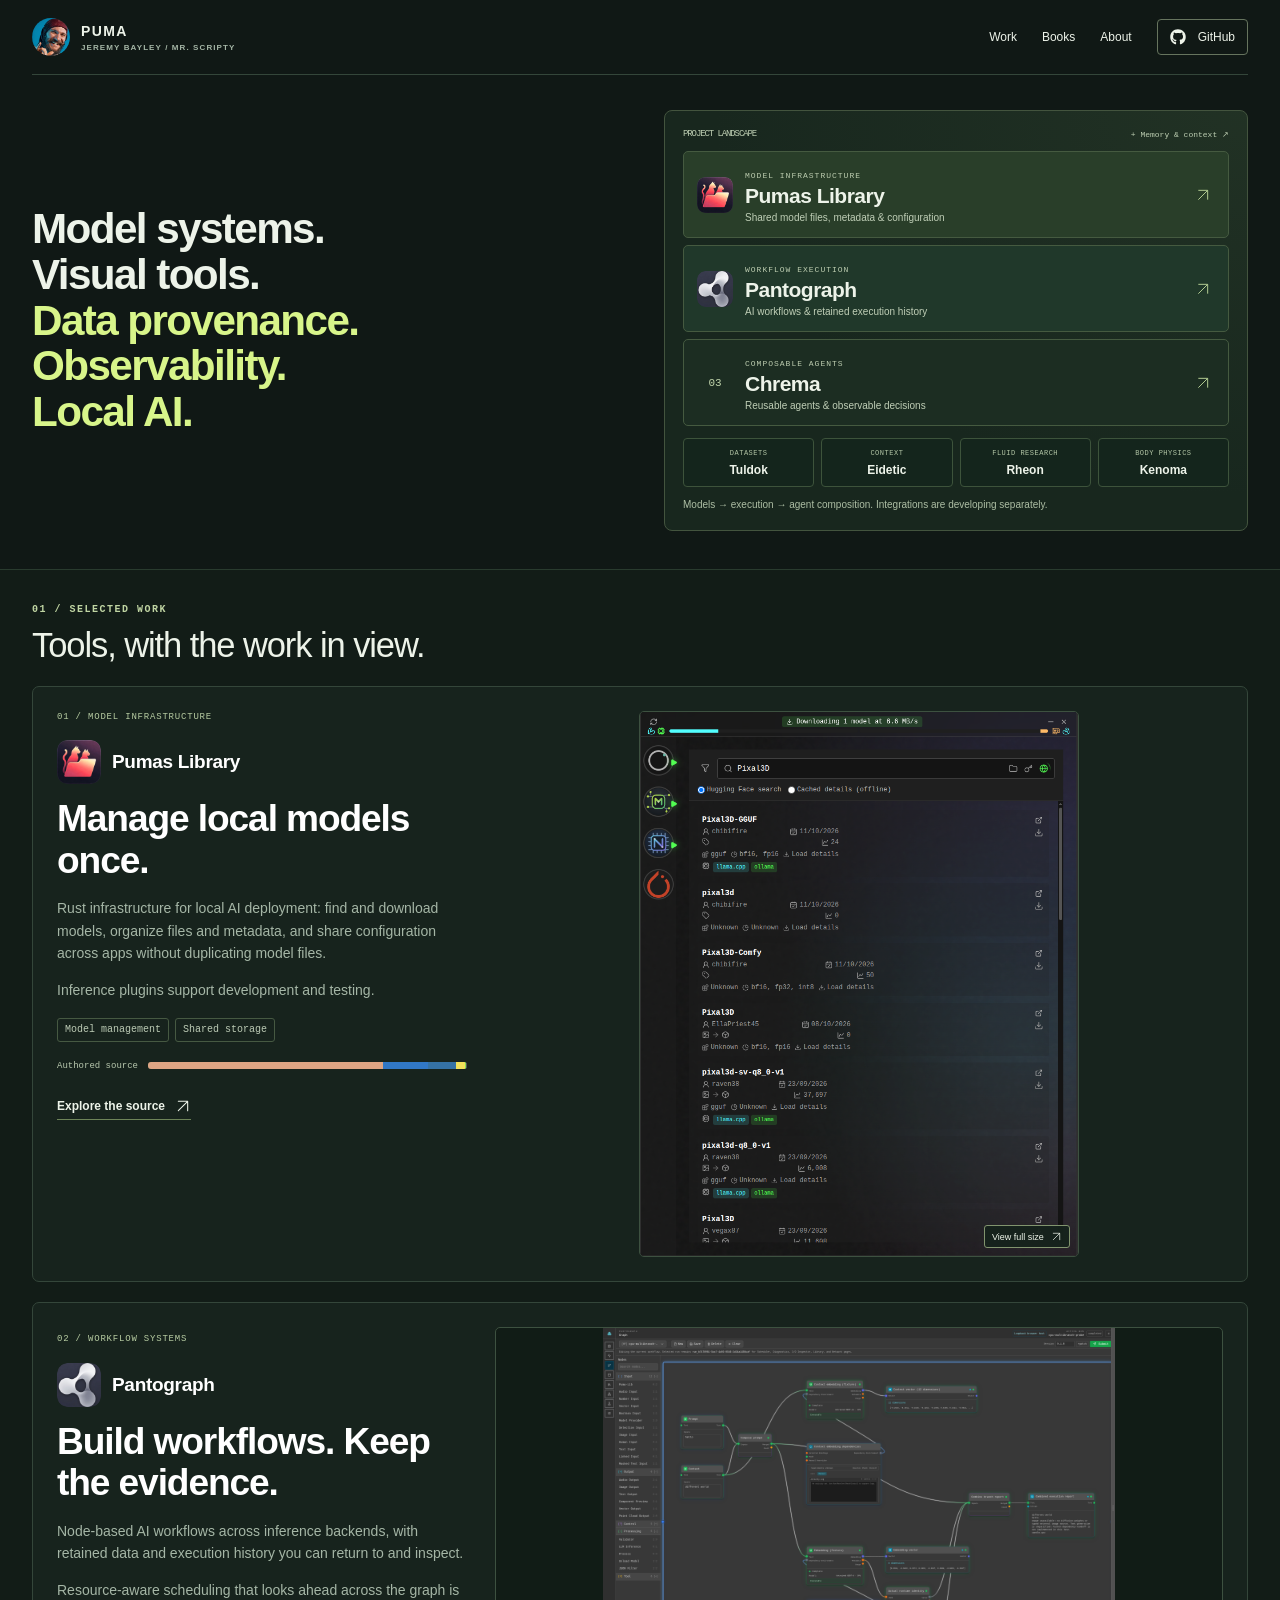
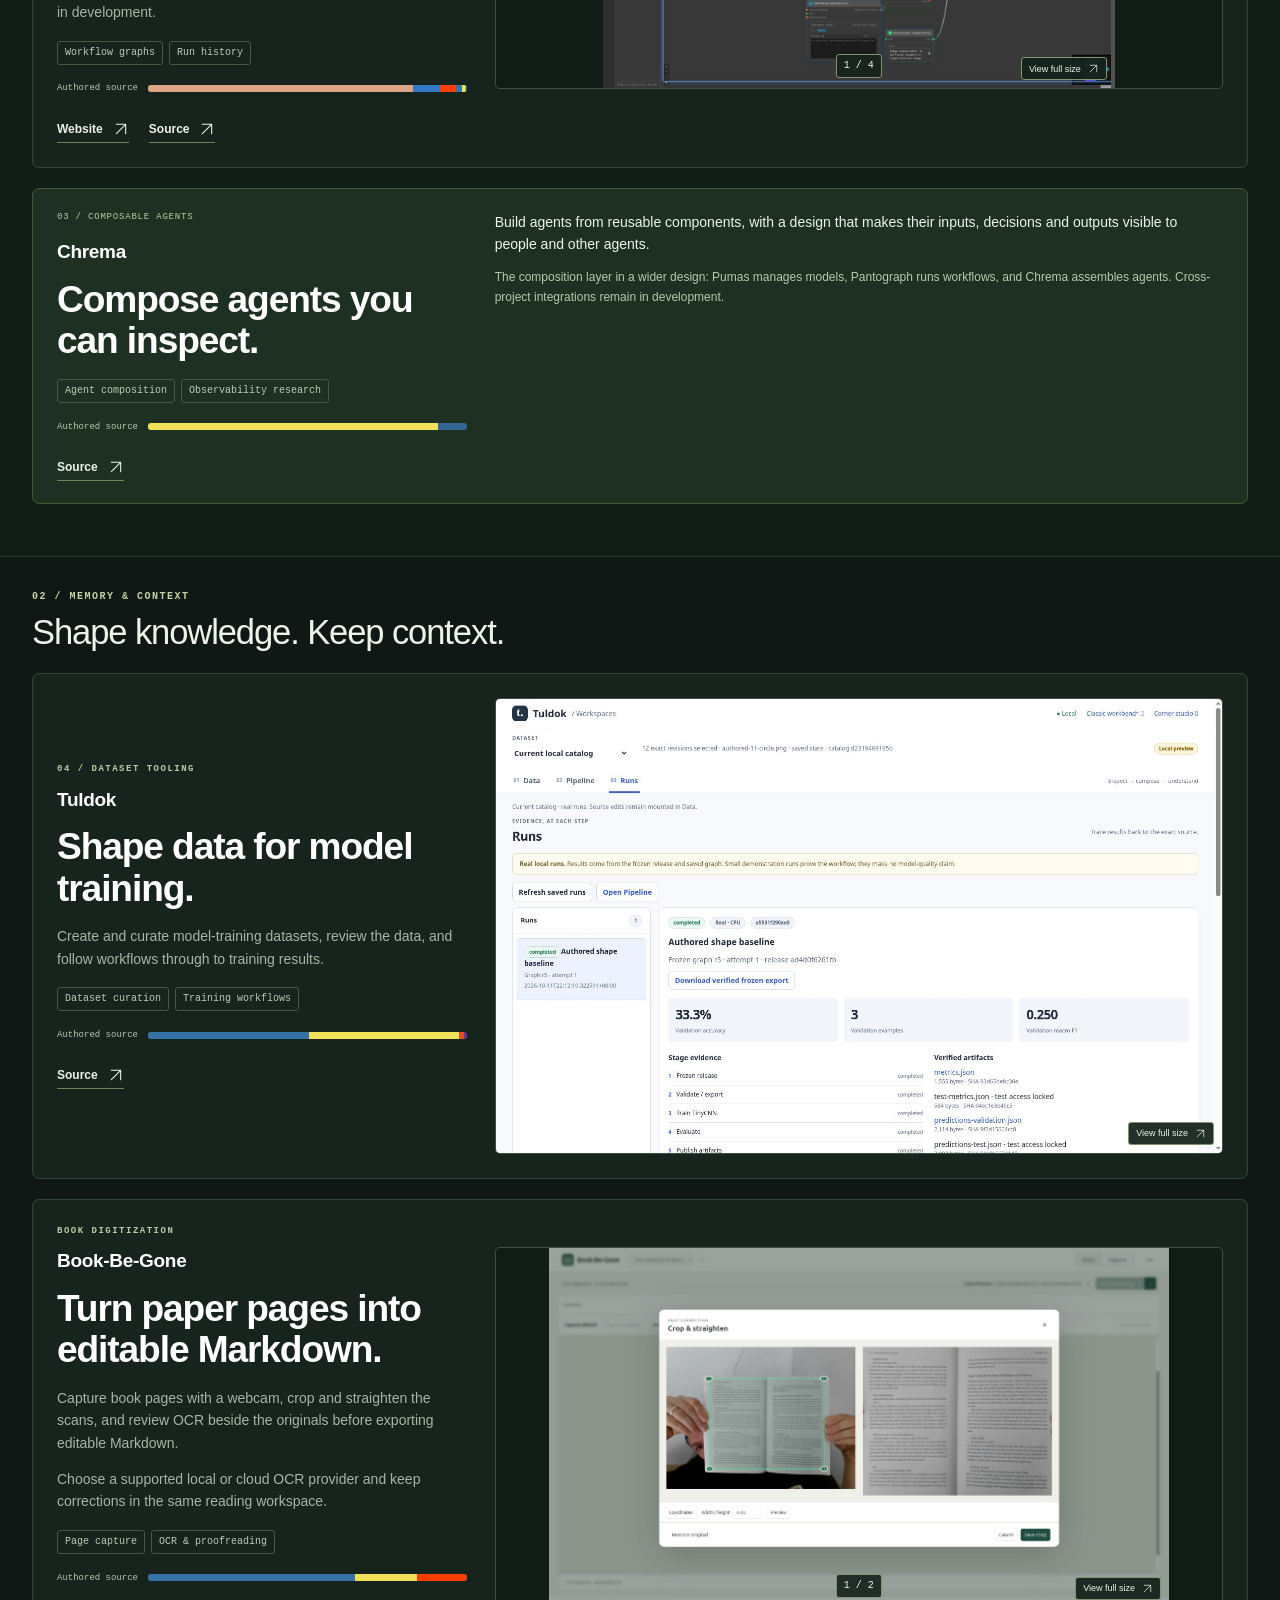
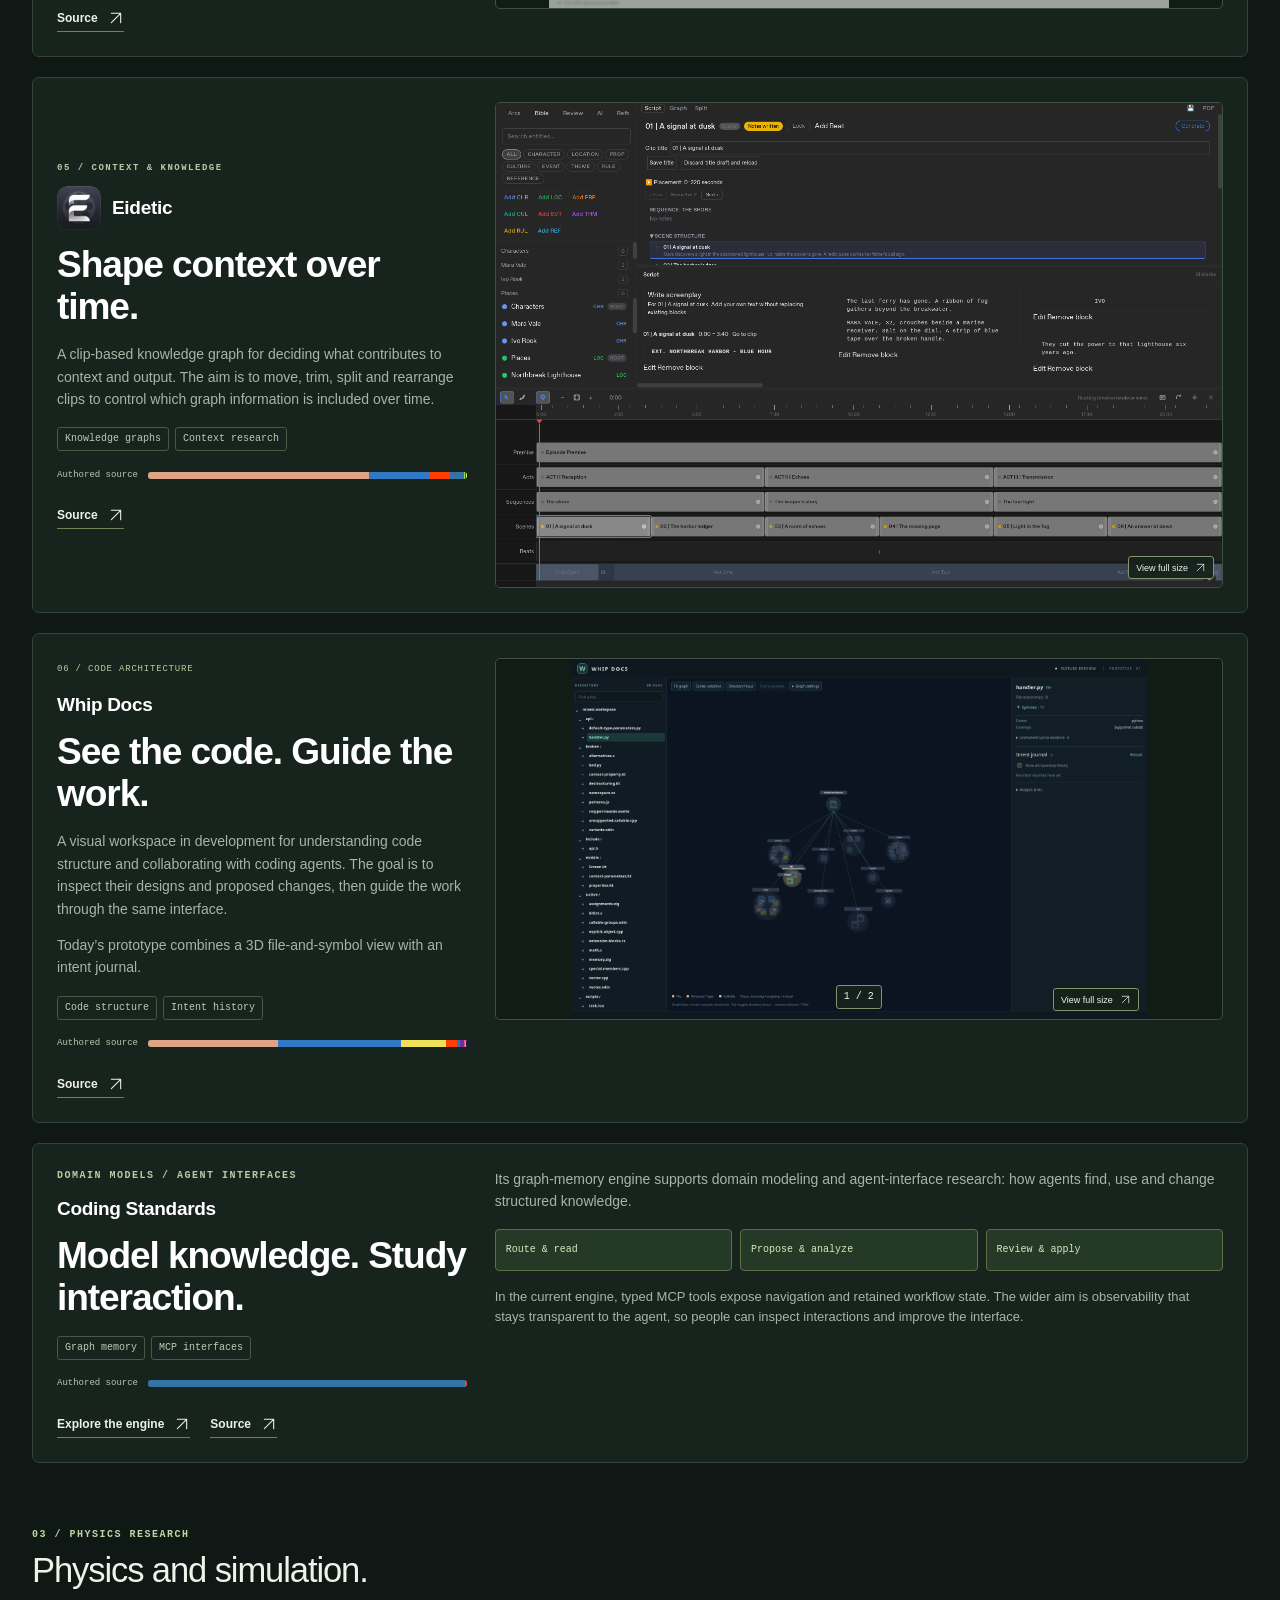
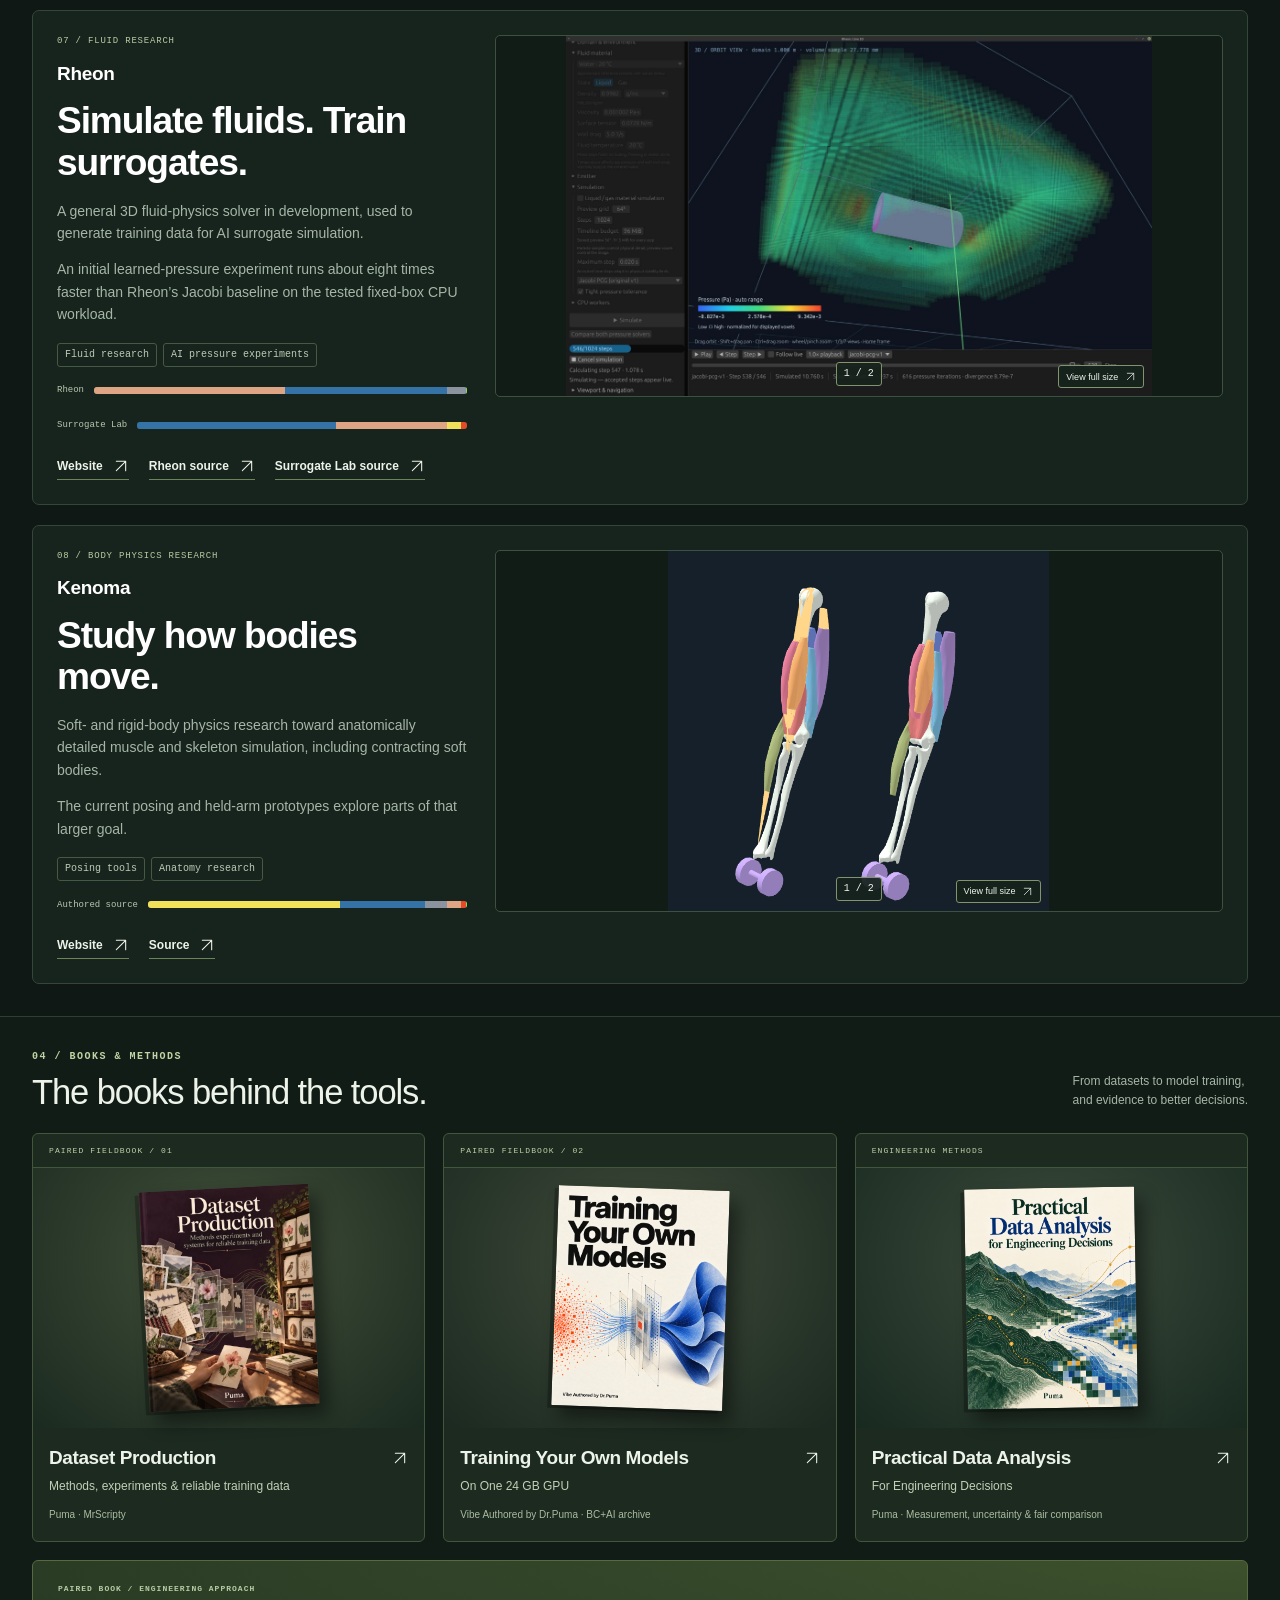
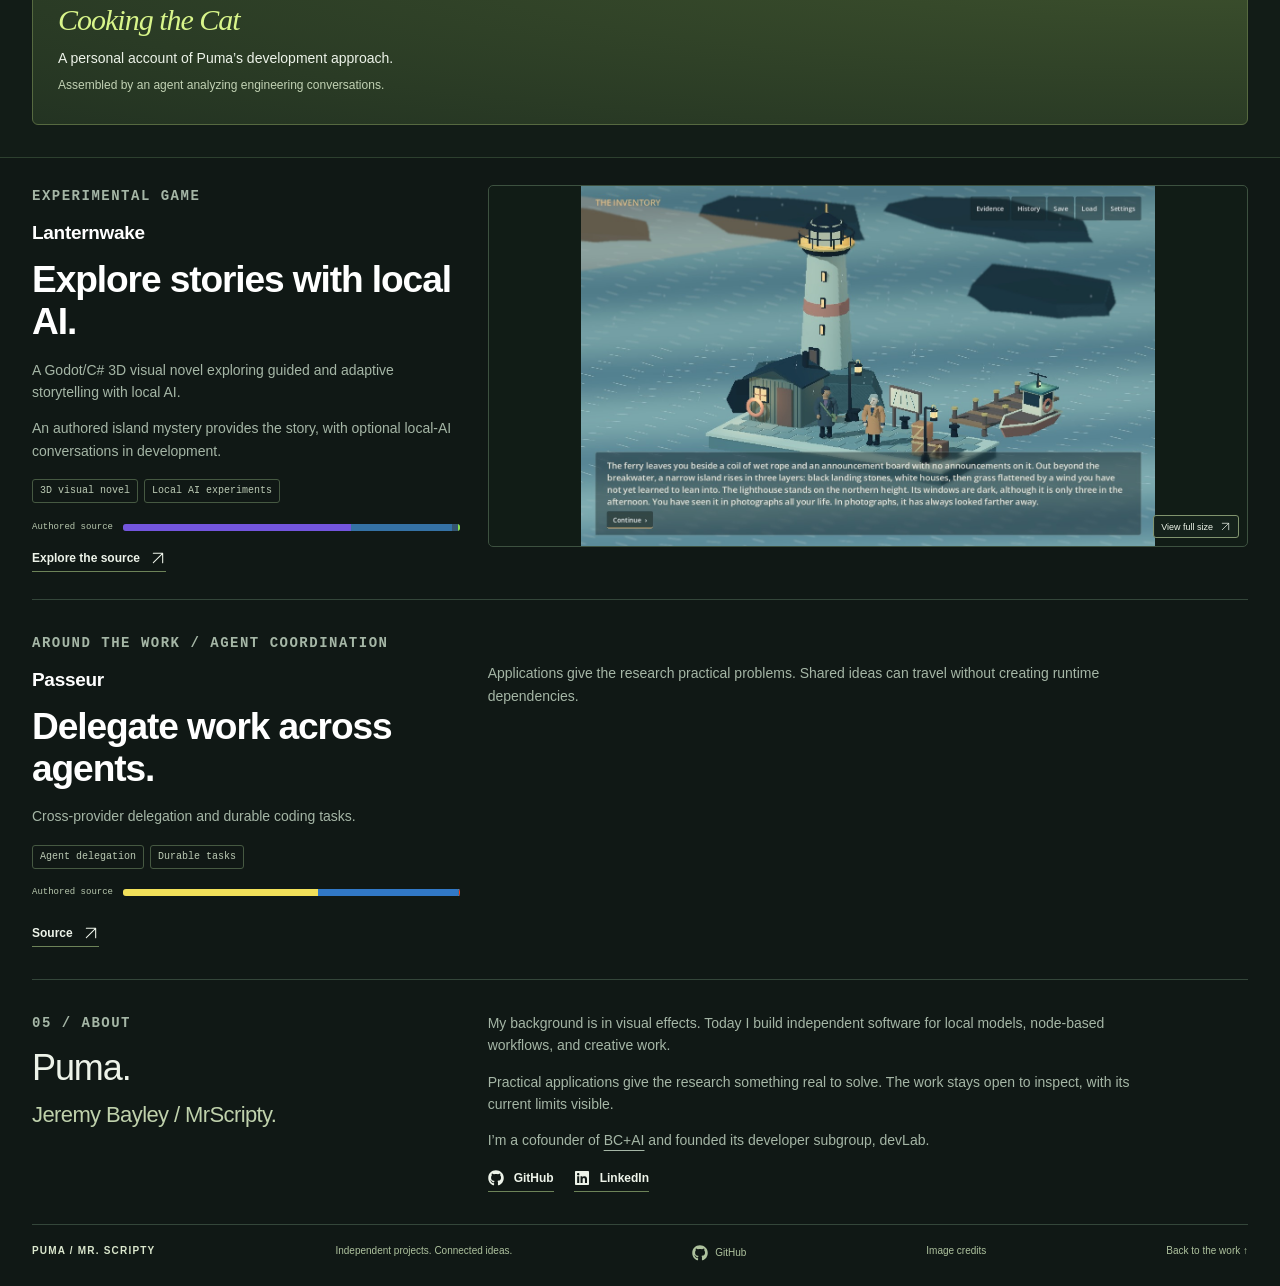
==== commit faed6ec2: "Present authored source metrics and finish public portfolio refinements" ====
--- a/docs/portfolio/index.html
+++ b/docs/portfolio/index.html
@@ -1,23 +1,24 @@
 <!doctype html>
-<html lang="en"><head><meta charset="utf-8"><meta name="viewport" content="width=device-width,initial-scale=1"><meta name="color-scheme" content="dark"><meta name="theme-color" content="#101815"><meta name="description" content="Puma / Jeremy Bayley: independent software, creative tools and practical research."><title>Puma · Jeremy Bayley — Systems, tools &amp; research</title><link rel="icon" href="assets/favicon.svg" type="image/svg+xml"><link rel="stylesheet" href="styles.16c4af725272.css"><script src="script.1a9797125dec.js" defer></script></head>
+<html lang="en"><head><meta charset="utf-8"><meta name="viewport" content="width=device-width,initial-scale=1"><meta name="color-scheme" content="dark"><meta name="theme-color" content="#101815"><meta name="description" content="Puma / Jeremy Bayley: independent software, creative tools and practical research."><title>Puma · Jeremy Bayley — Systems, tools &amp; research</title><link rel="icon" href="assets/favicon.svg" type="image/svg+xml"><link rel="stylesheet" href="styles.309e3377b081.css"><script src="script.9ce4ad0e82d9.js" defer></script></head>
 <body><a class="skip-link" href="#main">Skip to content</a>
 <header class="site-header"><a class="wordmark" href="#top" aria-label="Puma, back to top"><img class="profile-photo" src="puma.jpg?v=661bb77b05d5" alt="Puma’s profile photo" width="1176" height="1174" decoding="async"><span>PUMA<small>JEREMY BAYLEY / MR. SCRIPTY</small></span></a><nav aria-label="Main navigation"><a href="#work">Work</a><a href="#books">Books</a><a href="#about">About</a><a class="nav-github" href="https://github.com/MrScripty"><svg class="icon brand-icon" viewBox="0 0 496 512" fill="currentColor" aria-hidden="true" focusable="false"><path d="M165.9 397.4c0 2-2.3 3.6-5.2 3.6-3.3.3-5.6-1.3-5.6-3.6 0-2 2.3-3.6 5.2-3.6 3-.3 5.6 1.3 5.6 3.6zm-31.1-4.5c-.7 2 1.3 4.3 4.3 4.9 2.6 1 5.6 0 6.2-2s-1.3-4.3-4.3-5.2c-2.6-.7-5.5.3-6.2 2.3zm44.2-1.7c-2.9.7-4.9 2.6-4.6 4.9.3 2 2.9 3.3 5.9 2.6 2.9-.7 4.9-2.6 4.6-4.6-.3-1.9-3-3.2-5.9-2.9zM244.8 8C106.1 8 0 113.3 0 252c0 110.9 69.8 205.8 169.5 239.2 12.8 2.3 17.3-5.6 17.3-12.1 0-6.2-.3-40.4-.3-61.4 0 0-70 15-84.7-29.8 0 0-11.4-29.1-27.8-36.6 0 0-22.9-15.7 1.6-15.4 0 0 24.9 2 38.6 25.8 21.9 38.6 58.6 27.5 72.9 20.9 2.3-16 8.8-27.1 16-33.7-55.9-6.2-112.3-14.3-112.3-110.5 0-27.5 7.6-41.3 23.6-58.9-2.6-6.5-11.1-33.3 2.6-67.9 20.9-6.5 69 27 69 27 20-5.6 41.5-8.5 62.8-8.5s42.8 2.9 62.8 8.5c0 0 48.1-33.6 69-27 13.7 34.7 5.2 61.4 2.6 67.9 16 17.7 25.8 31.5 25.8 58.9 0 96.5-58.9 104.2-114.8 110.5 9.2 7.9 17 22.9 17 46.4 0 33.7-.3 75.4-.3 83.6 0 6.5 4.6 14.4 17.3 12.1C428.2 457.8 496 362.9 496 252 496 113.3 383.5 8 244.8 8zM97.2 352.9c-1.3 1-1 3.3.7 5.2 1.6 1.6 3.9 2.3 5.2 1 1.3-1 1-3.3-.7-5.2-1.6-1.6-3.9-2.3-5.2-1zm-10.8-8.1c-.7 1.3.3 2.9 2.3 3.9 1.6 1 3.6.7 4.3-.7.7-1.3-.3-2.9-2.3-3.9-2-.6-3.6-.3-4.3.7zm32.4 35.6c-1.6 1.3-1 4.3 1.3 6.2 2.3 2.3 5.2 2.6 6.5 1 1.3-1.3.7-4.3-1.3-6.2-2.2-2.3-5.2-2.6-6.5-1zm-11.4-14.7c-1.6 1-1.6 3.6 0 5.9 1.6 2.3 4.3 3.3 5.6 2.3 1.6-1.3 1.6-3.9 0-6.2-1.4-2.3-4-3.3-5.6-2z"/></svg>GitHub</a></nav></header>
 <main id="main">
-<section class="hero wrap" id="top"><div class="hero-copy"><p class="eyebrow"><span class="status-dot"></span> INDEPENDENT SOFTWARE &amp; RESEARCH</p><h1>Model systems.<br>Visual tools.<br><em>Useful research.</em></h1><p class="hero-description">I build reusable foundations and hands-on tools for models, workflows, and creative work.</p><div class="hero-signature"><span>Local AI</span><span>Data provenance</span><span>Observability</span></div></div>
+<section class="hero wrap" id="top"><div class="hero-copy"><h1 class="hero-concepts"><span>Model systems.</span> <span>Visual tools.</span> <span>Data provenance.</span> <span>Observability.</span> <span>Local AI.</span></h1></div>
 <div class="landscape" aria-labelledby="landscape-title"><div class="map-heading"><h2 id="landscape-title">Project landscape</h2><a href="#context">+ Memory &amp; context ↗</a></div><div class="foundation-list"><a class="foundation foundation-pumas" href="#pumas"><img class="foundation-icon" src="assets/icons/pumas-icon.png" alt="" width="512" height="512"><div><small>MODEL INFRASTRUCTURE</small><strong>Pumas Library</strong><p>Shared model files, metadata &amp; configuration</p></div><svg class="foundation-glyph icon" viewBox="0 0 24 24" fill="none" stroke="currentColor" stroke-width="1.5" aria-hidden="true"><path d="M5 19 19 5M5 5h14v14"/></svg></a><a class="foundation" href="#pantograph"><img class="foundation-icon" src="assets/icons/pantograph-icon.png" alt="" width="512" height="512"><div><small>WORKFLOW EXECUTION</small><strong>Pantograph</strong><p>AI workflows &amp; retained execution history</p></div><svg class="foundation-glyph icon" viewBox="0 0 24 24" fill="none" stroke="currentColor" stroke-width="1.5" aria-hidden="true"><path d="M5 19 19 5M5 5h14v14"/></svg></a><a class="foundation foundation-chrema" href="#chrema"><span class="foundation-number">03</span><div><small>COMPOSABLE AGENTS</small><strong>Chrema</strong><p>Reusable agents &amp; observable decisions</p></div><svg class="foundation-glyph icon" viewBox="0 0 24 24" fill="none" stroke="currentColor" stroke-width="1.5" aria-hidden="true"><path d="M5 19 19 5M5 5h14v14"/></svg></a></div><div class="map-tools"><a href="#tuldok"><small>DATASETS</small><b>Tuldok</b></a><a href="#eidetic"><small>CONTEXT</small><b>Eidetic</b></a><a href="#rheon"><small>FLUID RESEARCH</small><b>Rheon</b></a><a href="#kenoma"><small>BODY PHYSICS</small><b>Kenoma</b></a></div><p class="map-caption">Models → execution → agent composition.<br> Integrations are developing separately.</p></div></section>
 <section class="work-section" id="work"><div class="wrap"><div class="section-heading"><p class="eyebrow">01 / SELECTED WORK</p><h2>Tools, with the work in view.</h2></div>
-<article class="feature feature-pumas" id="pumas"><div class="project-copy"><div class="project-kicker"><span>01 / MODEL INFRASTRUCTURE</span></div><h3 class="project-title"><img class="product-icon" src="assets/icons/pumas-icon.png" alt="" width="512" height="512">Pumas Library</h3><p class="project-deck">Manage local models once.</p><p>Rust infrastructure for local AI deployment: find and download models, organize files and metadata, and share configuration across apps without duplicating model files.</p><p>Inference plugins support development and testing.</p><div class="tags capability-tags"><span>Model management</span><span>Shared storage</span></div><div class="language-profile" data-repository="MrScripty/Pumas-Library"><button class="language-toggle" type="button" aria-label="Pumas-Library language composition: Rust 60.6%, JavaScript 19.7%, TypeScript 12.1%, Python 7.2%, Shell 0.2%, CSS &lt;0.1%, C &lt;0.1%, C# &lt;0.1%, HTML &lt;0.1%, PowerShell &lt;0.1%" aria-expanded="false" aria-controls="languages-pumas-library" title="Pumas-Library language composition: Rust 60.6%, JavaScript 19.7%, TypeScript 12.1%, Python 7.2%, Shell 0.2%, CSS &lt;0.1%, C &lt;0.1%, C# &lt;0.1%, HTML &lt;0.1%, PowerShell &lt;0.1%"><span class="language-label">Languages</span><span class="language-bar" aria-hidden="true"><span style="width:60.6138127556%;background:#dea584" data-language="Rust"></span><span style="width:19.7300702364%;background:#f1e05a" data-language="JavaScript"></span><span style="width:12.1357766292%;background:#3178c6" data-language="TypeScript"></span><span style="width:7.2062912389%;background:#3572A5" data-language="Python"></span><span style="width:0.2023366474%;background:#89e051" data-language="Shell"></span><span style="width:0.0760899110%;background:#663399" data-language="CSS"></span><span style="width:0.0226248287%;background:#555555" data-language="C"></span><span style="width:0.0062467959%;background:#7355dd" data-language="C#"></span><span style="width:0.0045230451%;background:#e34c26" data-language="HTML"></span><span style="width:0.0022279118%;background:#012456" data-language="PowerShell"></span></span></button><div class="language-key" id="languages-pumas-library" hidden><ul><li><span class="language-dot" style="background:#dea584"></span><span>Rust</span><b>60.6%</b></li><li><span class="language-dot" style="background:#f1e05a"></span><span>JavaScript</span><b>19.7%</b></li><li><span class="language-dot" style="background:#3178c6"></span><span>TypeScript</span><b>12.1%</b></li><li><span class="language-dot" style="background:#3572A5"></span><span>Python</span><b>7.2%</b></li><li><span class="language-dot" style="background:#89e051"></span><span>Shell</span><b>0.2%</b></li><li><span class="language-dot" style="background:#663399"></span><span>CSS</span><b>&lt;0.1%</b></li><li><span class="language-dot" style="background:#555555"></span><span>C</span><b>&lt;0.1%</b></li><li><span class="language-dot" style="background:#7355dd"></span><span>C#</span><b>&lt;0.1%</b></li><li><span class="language-dot" style="background:#e34c26"></span><span>HTML</span><b>&lt;0.1%</b></li><li><span class="language-dot" style="background:#012456"></span><span>PowerShell</span><b>&lt;0.1%</b></li></ul><small>GitHub language bytes · 12 Oct 2026</small></div></div><div class="project-links"><a class="text-link" href="https://github.com/MrScripty/Pumas-Library">Explore the source<svg class="icon" viewBox="0 0 24 24" fill="none" stroke="currentColor" stroke-width="1.6" stroke-linecap="round" stroke-linejoin="round" aria-hidden="true"><path d="M5 19 19 5M5 5h14v14"/></svg></a></div></div><div class="pumas-captures"><figure class="app-capture"><div class="capture-heading"><span>OWNER-SUPPLIED APP CAPTURE</span><b>Hugging Face search</b></div><a class="capture-button" href="assets/PumasLibrary_search_v0.8.0.png?v=174078d0e2f5" aria-label="Enlarge Pumas Library: Hugging Face search"><img src="assets/PumasLibrary_search_v0.8.0.png?v=174078d0e2f5" alt="Pumas Library Hugging Face search results for Pixal3D, showing model names, repository authors, formats and download controls." width="805" height="1001" loading="lazy" decoding="async"><span class="capture-zoom">View full size <svg class="icon" viewBox="0 0 24 24" fill="none" stroke="currentColor" stroke-width="1.6" stroke-linecap="round" stroke-linejoin="round" aria-hidden="true"><path d="M5 19 19 5M5 5h14v14"/></svg></span></a><figcaption>Hugging Face results for Pixal3D, with model details and download controls.</figcaption></figure></div></article>
-<article class="feature feature-pantograph" id="pantograph"><div class="project-copy"><div class="project-kicker"><span>02 / WORKFLOW SYSTEMS</span></div><h3 class="project-title"><img class="product-icon" src="assets/icons/pantograph-icon.png" alt="" width="512" height="512">Pantograph</h3><p class="project-deck">Build workflows. Keep the evidence.</p><p>Node-based AI workflows across inference backends, with retained data and execution history you can return to and inspect.</p><p>Resource-aware scheduling that looks ahead across the graph is in development.</p><div class="tags capability-tags"><span>Workflow graphs</span><span>Run history</span></div><div class="language-profile" data-repository="MrScripty/Pantograph"><button class="language-toggle" type="button" aria-label="Pantograph language composition: Rust 83.0%, TypeScript 8.6%, Svelte 5.2%, Python 1.9%, JavaScript 0.8%, Shell 0.2%, C# 0.2%, CSS &lt;0.1%, Elixir &lt;0.1%, HTML &lt;0.1%" aria-expanded="false" aria-controls="languages-pantograph" title="Pantograph language composition: Rust 83.0%, TypeScript 8.6%, Svelte 5.2%, Python 1.9%, JavaScript 0.8%, Shell 0.2%, C# 0.2%, CSS &lt;0.1%, Elixir &lt;0.1%, HTML &lt;0.1%"><span class="language-label">Languages</span><span class="language-bar" aria-hidden="true"><span style="width:83.0140640200%;background:#dea584" data-language="Rust"></span><span style="width:8.5964086450%;background:#3178c6" data-language="TypeScript"></span><span style="width:5.1654473600%;background:#ff3e00" data-language="Svelte"></span><span style="width:1.9003008996%;background:#3572A5" data-language="Python"></span><span style="width:0.8295640762%;background:#f1e05a" data-language="JavaScript"></span><span style="width:0.2376535153%;background:#89e051" data-language="Shell"></span><span style="width:0.1888847591%;background:#7355dd" data-language="C#"></span><span style="width:0.0340754364%;background:#663399" data-language="CSS"></span><span style="width:0.0319997218%;background:#8847B9" data-language="Elixir"></span><span style="width:0.0016015666%;background:#e34c26" data-language="HTML"></span></span></button><div class="language-key" id="languages-pantograph" hidden><ul><li><span class="language-dot" style="background:#dea584"></span><span>Rust</span><b>83.0%</b></li><li><span class="language-dot" style="background:#3178c6"></span><span>TypeScript</span><b>8.6%</b></li><li><span class="language-dot" style="background:#ff3e00"></span><span>Svelte</span><b>5.2%</b></li><li><span class="language-dot" style="background:#3572A5"></span><span>Python</span><b>1.9%</b></li><li><span class="language-dot" style="background:#f1e05a"></span><span>JavaScript</span><b>0.8%</b></li><li><span class="language-dot" style="background:#89e051"></span><span>Shell</span><b>0.2%</b></li><li><span class="language-dot" style="background:#7355dd"></span><span>C#</span><b>0.2%</b></li><li><span class="language-dot" style="background:#663399"></span><span>CSS</span><b>&lt;0.1%</b></li><li><span class="language-dot" style="background:#8847B9"></span><span>Elixir</span><b>&lt;0.1%</b></li><li><span class="language-dot" style="background:#e34c26"></span><span>HTML</span><b>&lt;0.1%</b></li></ul><small>GitHub language bytes · 12 Oct 2026</small></div></div><div class="project-links"><a class="text-link" href="https://mrscripty.github.io/Pantograph/">Website<svg class="icon" viewBox="0 0 24 24" fill="none" stroke="currentColor" stroke-width="1.6" stroke-linecap="round" stroke-linejoin="round" aria-hidden="true"><path d="M5 19 19 5M5 5h14v14"/></svg></a><a class="text-link" href="https://github.com/MrScripty/Pantograph">Source<svg class="icon" viewBox="0 0 24 24" fill="none" stroke="currentColor" stroke-width="1.6" stroke-linecap="round" stroke-linejoin="round" aria-hidden="true"><path d="M5 19 19 5M5 5h14v14"/></svg></a></div></div><div class="project-visual"><div class="capture-gallery" data-gallery="Pantograph"><figure class="app-capture"><div class="capture-heading"><span>ACTUAL APP CAPTURE</span><b>Two inference branches, one workflow</b></div><a class="capture-button" href="assets/pantograph-inference-multibranch-graph-completed.png?v=d48e36d267e7" aria-label="Enlarge Two inference branches, one workflow"><img src="assets/pantograph-inference-multibranch-graph-completed.png?v=d48e36d267e7" alt="Actual Pantograph 13-node graph showing two completed untrained Candle CPU embedding branches, eight- and twelve-dimensional vector outputs, and a combined report that states unavailable capabilities." width="2560" height="1800" loading="lazy" decoding="async"><span class="capture-zoom">View full size <svg class="icon" viewBox="0 0 24 24" fill="none" stroke="currentColor" stroke-width="1.6" stroke-linecap="round" stroke-linejoin="round" aria-hidden="true"><path d="M5 19 19 5M5 5h14v14"/></svg></span></a><figcaption>13 nodes combine two untrained CPU embedding fixtures (8D/12D) and a report. No text or image generation.</figcaption></figure><figure class="app-capture"><div class="capture-heading"><span>ACTUAL APP CAPTURE</span><b>Inspect the retained output</b></div><a class="capture-button" href="assets/pantograph-inference-multibranch-retained-output.png?v=21f74817ab9e" aria-label="Enlarge Inspect the retained output"><img src="assets/pantograph-inference-multibranch-retained-output.png?v=21f74817ab9e" alt="Pantograph I/O Inspector showing the same 13-node workflow and its retained eight-dimensional embedding vector." width="2560" height="1800" loading="lazy" decoding="async"><span class="capture-zoom">View full size <svg class="icon" viewBox="0 0 24 24" fill="none" stroke="currentColor" stroke-width="1.6" stroke-linecap="round" stroke-linejoin="round" aria-hidden="true"><path d="M5 19 19 5M5 5h14v14"/></svg></span></a><figcaption>Read the retained 8D vector from this run.</figcaption></figure><figure class="app-capture"><div class="capture-heading"><span>ACTUAL APP CAPTURE</span><b>Trace the same run</b></div><a class="capture-button" href="assets/pantograph-inference-multibranch-diagnostics.png?v=797ea7038a73" aria-label="Enlarge Trace the same run"><img src="assets/pantograph-inference-multibranch-diagnostics.png?v=797ea7038a73" alt="Pantograph Diagnostics showing 22 projected events, both inference owners and the terminal event for the completed multi-branch run." width="2560" height="1800" loading="lazy" decoding="async"><span class="capture-zoom">View full size <svg class="icon" viewBox="0 0 24 24" fill="none" stroke="currentColor" stroke-width="1.6" stroke-linecap="round" stroke-linejoin="round" aria-hidden="true"><path d="M5 19 19 5M5 5h14v14"/></svg></span></a><figcaption>Follow both inference branches through recorded events.</figcaption></figure><figure class="app-capture"><div class="capture-heading"><span>ACTUAL APP CAPTURE</span><b>See execution state</b></div><a class="capture-button" href="assets/pantograph-inference-multibranch-scheduler.png?v=7bfa03d810b4" aria-label="Enlarge See execution state"><img src="assets/pantograph-inference-multibranch-scheduler.png?v=7bfa03d810b4" alt="Pantograph Scheduler showing the completed multi-branch CPU workflow and its event timeline. Estimate and cache fields retain their unavailable or unknown states." width="2560" height="1800" loading="lazy" decoding="async"><span class="capture-zoom">View full size <svg class="icon" viewBox="0 0 24 24" fill="none" stroke="currentColor" stroke-width="1.6" stroke-linecap="round" stroke-linejoin="round" aria-hidden="true"><path d="M5 19 19 5M5 5h14v14"/></svg></span></a><figcaption>Inspect the same completed workflow in Scheduler.</figcaption></figure></div></div></article>
-<article class="chrema-panel" id="chrema"><div><div class="project-kicker"><span>03 / COMPOSABLE AGENTS</span></div><h3 class="project-title">Chrema</h3><p class="project-deck">Compose agents you can inspect.</p></div><div><p>Build agents from reusable components, with a design that makes their inputs, decisions and outputs visible to people and other agents.</p><p class="subtle">The composition layer in a wider design: Pumas manages models, Pantograph runs workflows, and Chrema assembles agents. Cross-project integrations remain in development.</p><div class="tags capability-tags"><span>Agent composition</span><span>Observability research</span></div><div class="language-profile" data-repository="MrScripty/Chrema"><button class="language-toggle" type="button" aria-label="Chrema language composition: JavaScript 90.9%, PLpgSQL 9.1%" aria-expanded="false" aria-controls="languages-chrema" title="Chrema language composition: JavaScript 90.9%, PLpgSQL 9.1%"><span class="language-label">Languages</span><span class="language-bar" aria-hidden="true"><span style="width:90.8962564288%;background:#f1e05a" data-language="JavaScript"></span><span style="width:9.1037435712%;background:#336790" data-language="PLpgSQL"></span></span></button><div class="language-key" id="languages-chrema" hidden><ul><li><span class="language-dot" style="background:#f1e05a"></span><span>JavaScript</span><b>90.9%</b></li><li><span class="language-dot" style="background:#336790"></span><span>PLpgSQL</span><b>9.1%</b></li></ul><small>GitHub language bytes · 12 Oct 2026</small></div></div><a class="text-link" href="https://github.com/MrScripty/Chrema">Source<svg class="icon" viewBox="0 0 24 24" fill="none" stroke="currentColor" stroke-width="1.6" stroke-linecap="round" stroke-linejoin="round" aria-hidden="true"><path d="M5 19 19 5M5 5h14v14"/></svg></a></div></article>
+<article class="feature feature-pumas" id="pumas"><div class="project-copy"><div class="project-kicker"><span>01 / MODEL INFRASTRUCTURE</span></div><h3 class="project-title"><img class="product-icon" src="assets/icons/pumas-icon.png" alt="" width="512" height="512">Pumas Library</h3><p class="project-deck">Manage local models once.</p><p>Rust infrastructure for local AI deployment: find and download models, organize files and metadata, and share configuration across apps without duplicating model files.</p><p>Inference plugins support development and testing.</p><div class="tags capability-tags"><span>Model management</span><span>Shared storage</span></div><div class="language-profile" data-repository="MrScripty/Pumas-Library" data-source-commit="ef9eead9fe6595f5b3152ef8df19c5dace30190b"><button class="language-toggle" type="button" aria-label="Pumas-Library authored-source language composition, excluding generated and dependency files: Rust 73.6%, TypeScript 14.2%, Python 8.7%, JavaScript 3.1%, Shell 0.2%, CSS &lt;0.1%, C &lt;0.1%, C# &lt;0.1%, HTML &lt;0.1%, PowerShell &lt;0.1%" aria-expanded="false" aria-controls="languages-pumas-library" title="Pumas-Library authored-source language composition, excluding generated and dependency files: Rust 73.6%, TypeScript 14.2%, Python 8.7%, JavaScript 3.1%, Shell 0.2%, CSS &lt;0.1%, C &lt;0.1%, C# &lt;0.1%, HTML &lt;0.1%, PowerShell &lt;0.1%"><span class="language-label">Authored source</span><span class="language-bar" aria-hidden="true"><span style="width:73.5942744528%;background:#dea584" data-language="Rust"></span><span style="width:14.1677561075%;background:#3178c6" data-language="TypeScript"></span><span style="width:8.7495201359%;background:#3572A5" data-language="Python"></span><span style="width:3.1071464695%;background:#f1e05a" data-language="JavaScript"></span><span style="width:0.2456670861%;background:#89e051" data-language="Shell"></span><span style="width:0.0923845827%;background:#663399" data-language="CSS"></span><span style="width:0.0274699409%;background:#555555" data-language="C"></span><span style="width:0.0075845486%;background:#7355dd" data-language="C#"></span><span style="width:0.0054916563%;background:#e34c26" data-language="HTML"></span><span style="width:0.0027050196%;background:#012456" data-language="PowerShell"></span></span></button><div class="language-key" id="languages-pumas-library" hidden><ul><li><span class="language-dot" style="background:#dea584"></span><span>Rust</span><b>73.6%</b></li><li><span class="language-dot" style="background:#3178c6"></span><span>TypeScript</span><b>14.2%</b></li><li><span class="language-dot" style="background:#3572A5"></span><span>Python</span><b>8.7%</b></li><li><span class="language-dot" style="background:#f1e05a"></span><span>JavaScript</span><b>3.1%</b></li><li><span class="language-dot" style="background:#89e051"></span><span>Shell</span><b>0.2%</b></li><li><span class="language-dot" style="background:#663399"></span><span>CSS</span><b>&lt;0.1%</b></li><li><span class="language-dot" style="background:#555555"></span><span>C</span><b>&lt;0.1%</b></li><li><span class="language-dot" style="background:#7355dd"></span><span>C#</span><b>&lt;0.1%</b></li><li><span class="language-dot" style="background:#e34c26"></span><span>HTML</span><b>&lt;0.1%</b></li><li><span class="language-dot" style="background:#012456"></span><span>PowerShell</span><b>&lt;0.1%</b></li></ul><small>Authored source bytes · ef9eead<br>Generated and dependency files excluded.</small></div></div><div class="project-links"><a class="text-link" href="https://github.com/MrScripty/Pumas-Library">Explore the source<svg class="icon" viewBox="0 0 24 24" fill="none" stroke="currentColor" stroke-width="1.6" stroke-linecap="round" stroke-linejoin="round" aria-hidden="true"><path d="M5 19 19 5M5 5h14v14"/></svg></a></div></div><div class="pumas-captures"><figure class="app-capture"><a class="capture-button" href="assets/PumasLibrary_search_v0.8.0.png?v=174078d0e2f5" aria-label="Enlarge Pumas Library: Hugging Face search"><img src="assets/PumasLibrary_search_v0.8.0.png?v=174078d0e2f5" alt="Pumas Library Hugging Face search results for Pixal3D, showing model names, repository authors, formats and download controls." width="805" height="1001" loading="lazy" decoding="async"><span class="capture-zoom">View full size <svg class="icon" viewBox="0 0 24 24" fill="none" stroke="currentColor" stroke-width="1.6" stroke-linecap="round" stroke-linejoin="round" aria-hidden="true"><path d="M5 19 19 5M5 5h14v14"/></svg></span></a></figure></div></article>
+<article class="feature feature-pantograph" id="pantograph"><div class="project-copy"><div class="project-kicker"><span>02 / WORKFLOW SYSTEMS</span></div><h3 class="project-title"><img class="product-icon" src="assets/icons/pantograph-icon.png" alt="" width="512" height="512">Pantograph</h3><p class="project-deck">Build workflows. Keep the evidence.</p><p>Node-based AI workflows across inference backends, with retained data and execution history you can return to and inspect.</p><p>Resource-aware scheduling that looks ahead across the graph is in development.</p><div class="tags capability-tags"><span>Workflow graphs</span><span>Run history</span></div><div class="language-profile" data-repository="MrScripty/Pantograph" data-source-commit="07b23d47b2cdfae5669bbda78515c9c728081031"><button class="language-toggle" type="button" aria-label="Pantograph authored-source language composition, excluding generated and dependency files: Rust 83.0%, TypeScript 8.6%, Svelte 5.2%, Python 1.9%, JavaScript 0.8%, Shell 0.2%, C# 0.2%, CSS &lt;0.1%, Elixir &lt;0.1%, HTML &lt;0.1%" aria-expanded="false" aria-controls="languages-pantograph" title="Pantograph authored-source language composition, excluding generated and dependency files: Rust 83.0%, TypeScript 8.6%, Svelte 5.2%, Python 1.9%, JavaScript 0.8%, Shell 0.2%, C# 0.2%, CSS &lt;0.1%, Elixir &lt;0.1%, HTML &lt;0.1%"><span class="language-label">Authored source</span><span class="language-bar" aria-hidden="true"><span style="width:83.0140640200%;background:#dea584" data-language="Rust"></span><span style="width:8.5964086450%;background:#3178c6" data-language="TypeScript"></span><span style="width:5.1654473600%;background:#ff3e00" data-language="Svelte"></span><span style="width:1.9003008996%;background:#3572A5" data-language="Python"></span><span style="width:0.8295640762%;background:#f1e05a" data-language="JavaScript"></span><span style="width:0.2376535153%;background:#89e051" data-language="Shell"></span><span style="width:0.1888847591%;background:#7355dd" data-language="C#"></span><span style="width:0.0340754364%;background:#663399" data-language="CSS"></span><span style="width:0.0319997218%;background:#8847B9" data-language="Elixir"></span><span style="width:0.0016015666%;background:#e34c26" data-language="HTML"></span></span></button><div class="language-key" id="languages-pantograph" hidden><ul><li><span class="language-dot" style="background:#dea584"></span><span>Rust</span><b>83.0%</b></li><li><span class="language-dot" style="background:#3178c6"></span><span>TypeScript</span><b>8.6%</b></li><li><span class="language-dot" style="background:#ff3e00"></span><span>Svelte</span><b>5.2%</b></li><li><span class="language-dot" style="background:#3572A5"></span><span>Python</span><b>1.9%</b></li><li><span class="language-dot" style="background:#f1e05a"></span><span>JavaScript</span><b>0.8%</b></li><li><span class="language-dot" style="background:#89e051"></span><span>Shell</span><b>0.2%</b></li><li><span class="language-dot" style="background:#7355dd"></span><span>C#</span><b>0.2%</b></li><li><span class="language-dot" style="background:#663399"></span><span>CSS</span><b>&lt;0.1%</b></li><li><span class="language-dot" style="background:#8847B9"></span><span>Elixir</span><b>&lt;0.1%</b></li><li><span class="language-dot" style="background:#e34c26"></span><span>HTML</span><b>&lt;0.1%</b></li></ul><small>Authored source bytes · 07b23d4<br>Generated and dependency files excluded.</small></div></div><div class="project-links"><a class="text-link" href="https://mrscripty.github.io/Pantograph/">Website<svg class="icon" viewBox="0 0 24 24" fill="none" stroke="currentColor" stroke-width="1.6" stroke-linecap="round" stroke-linejoin="round" aria-hidden="true"><path d="M5 19 19 5M5 5h14v14"/></svg></a><a class="text-link" href="https://github.com/MrScripty/Pantograph">Source<svg class="icon" viewBox="0 0 24 24" fill="none" stroke="currentColor" stroke-width="1.6" stroke-linecap="round" stroke-linejoin="round" aria-hidden="true"><path d="M5 19 19 5M5 5h14v14"/></svg></a></div></div><div class="project-visual"><div class="capture-gallery" data-gallery="Pantograph"><figure class="app-capture"><a class="capture-button" href="assets/pantograph-inference-multibranch-graph-completed.png?v=d48e36d267e7" aria-label="Enlarge Two inference branches, one workflow"><img src="assets/pantograph-inference-multibranch-graph-completed.png?v=d48e36d267e7" alt="Actual Pantograph 13-node graph showing two completed untrained Candle CPU embedding branches, eight- and twelve-dimensional vector outputs, and a combined report that states unavailable capabilities." width="2560" height="1800" loading="lazy" decoding="async"><span class="capture-zoom">View full size <svg class="icon" viewBox="0 0 24 24" fill="none" stroke="currentColor" stroke-width="1.6" stroke-linecap="round" stroke-linejoin="round" aria-hidden="true"><path d="M5 19 19 5M5 5h14v14"/></svg></span></a></figure><figure class="app-capture"><a class="capture-button" href="assets/pantograph-inference-multibranch-retained-output.png?v=21f74817ab9e" aria-label="Enlarge Inspect the retained output"><img src="assets/pantograph-inference-multibranch-retained-output.png?v=21f74817ab9e" alt="Pantograph I/O Inspector showing the same 13-node workflow and its retained eight-dimensional embedding vector." width="2560" height="1800" loading="lazy" decoding="async"><span class="capture-zoom">View full size <svg class="icon" viewBox="0 0 24 24" fill="none" stroke="currentColor" stroke-width="1.6" stroke-linecap="round" stroke-linejoin="round" aria-hidden="true"><path d="M5 19 19 5M5 5h14v14"/></svg></span></a></figure><figure class="app-capture"><a class="capture-button" href="assets/pantograph-inference-multibranch-diagnostics.png?v=797ea7038a73" aria-label="Enlarge Trace the same run"><img src="assets/pantograph-inference-multibranch-diagnostics.png?v=797ea7038a73" alt="Pantograph Diagnostics showing 22 projected events, both inference owners and the terminal event for the completed multi-branch run." width="2560" height="1800" loading="lazy" decoding="async"><span class="capture-zoom">View full size <svg class="icon" viewBox="0 0 24 24" fill="none" stroke="currentColor" stroke-width="1.6" stroke-linecap="round" stroke-linejoin="round" aria-hidden="true"><path d="M5 19 19 5M5 5h14v14"/></svg></span></a></figure><figure class="app-capture"><a class="capture-button" href="assets/pantograph-inference-multibranch-scheduler.png?v=7bfa03d810b4" aria-label="Enlarge See execution state"><img src="assets/pantograph-inference-multibranch-scheduler.png?v=7bfa03d810b4" alt="Pantograph Scheduler showing the completed multi-branch CPU workflow and its event timeline. Estimate and cache fields retain their unavailable or unknown states." width="2560" height="1800" loading="lazy" decoding="async"><span class="capture-zoom">View full size <svg class="icon" viewBox="0 0 24 24" fill="none" stroke="currentColor" stroke-width="1.6" stroke-linecap="round" stroke-linejoin="round" aria-hidden="true"><path d="M5 19 19 5M5 5h14v14"/></svg></span></a></figure></div></div></article>
+<article class="chrema-panel" id="chrema"><div><div class="project-kicker"><span>03 / COMPOSABLE AGENTS</span></div><h3 class="project-title">Chrema</h3><p class="project-deck">Compose agents you can inspect.</p><div class="tags capability-tags"><span>Agent composition</span><span>Observability research</span></div><div class="language-profile" data-repository="MrScripty/Chrema" data-source-commit="75fba334d35378f3205746cbf6467700baa07671"><button class="language-toggle" type="button" aria-label="Chrema authored-source language composition, excluding generated and dependency files: JavaScript 91.0%, PLpgSQL 9.0%" aria-expanded="false" aria-controls="languages-chrema" title="Chrema authored-source language composition, excluding generated and dependency files: JavaScript 91.0%, PLpgSQL 9.0%"><span class="language-label">Authored source</span><span class="language-bar" aria-hidden="true"><span style="width:90.9972425675%;background:#f1e05a" data-language="JavaScript"></span><span style="width:9.0027574325%;background:#336790" data-language="PLpgSQL"></span></span></button><div class="language-key" id="languages-chrema" hidden><ul><li><span class="language-dot" style="background:#f1e05a"></span><span>JavaScript</span><b>91.0%</b></li><li><span class="language-dot" style="background:#336790"></span><span>PLpgSQL</span><b>9.0%</b></li></ul><small>Authored source bytes · 75fba33<br>Generated and dependency files excluded.</small></div></div><div class="project-links"><a class="text-link" href="https://github.com/MrScripty/Chrema">Source<svg class="icon" viewBox="0 0 24 24" fill="none" stroke="currentColor" stroke-width="1.6" stroke-linecap="round" stroke-linejoin="round" aria-hidden="true"><path d="M5 19 19 5M5 5h14v14"/></svg></a></div></div><div><p>Build agents from reusable components, with a design that makes their inputs, decisions and outputs visible to people and other agents.</p><p class="subtle">The composition layer in a wider design: Pumas manages models, Pantograph runs workflows, and Chrema assembles agents. Cross-project integrations remain in development.</p></div></article>
 </div></section>
-<section class="context-section wrap" id="context"><div class="section-heading"><p class="eyebrow">02 / MEMORY &amp; CONTEXT</p><h2>Shape knowledge. Keep context.</h2></div><div class="application-grid"><section class="tool-card app-section" id="tuldok"><div class="app-copy"><p class="eyebrow">04 / DATASET TOOLING</p><h3 class="project-title">Tuldok</h3><p class="project-deck">Shape data for model training.</p><p>Create and curate model-training datasets, review the data, and follow workflows through to training results.</p><div class="tags capability-tags"><span>Dataset curation</span><span>Training workflows</span></div><div class="language-profile" data-repository="MrScripty/Tuldok"><button class="language-toggle" type="button" aria-label="Tuldok language composition: Python 50.7%, JavaScript 46.8%, HTML 1.8%, CSS 0.7%" aria-expanded="false" aria-controls="languages-tuldok" title="Tuldok language composition: Python 50.7%, JavaScript 46.8%, HTML 1.8%, CSS 0.7%"><span class="language-label">Languages</span><span class="language-bar" aria-hidden="true"><span style="width:50.6627968570%;background:#3572A5" data-language="Python"></span><span style="width:46.7782750220%;background:#f1e05a" data-language="JavaScript"></span><span style="width:1.8381383328%;background:#e34c26" data-language="HTML"></span><span style="width:0.7207897881%;background:#663399" data-language="CSS"></span></span></button><div class="language-key" id="languages-tuldok" hidden><ul><li><span class="language-dot" style="background:#3572A5"></span><span>Python</span><b>50.7%</b></li><li><span class="language-dot" style="background:#f1e05a"></span><span>JavaScript</span><b>46.8%</b></li><li><span class="language-dot" style="background:#e34c26"></span><span>HTML</span><b>1.8%</b></li><li><span class="language-dot" style="background:#663399"></span><span>CSS</span><b>0.7%</b></li></ul><small>GitHub language bytes · 12 Oct 2026</small></div></div><div class="project-links"><a class="text-link" href="https://github.com/MrScripty/Tuldok">Source<svg class="icon" viewBox="0 0 24 24" fill="none" stroke="currentColor" stroke-width="1.6" stroke-linecap="round" stroke-linejoin="round" aria-hidden="true"><path d="M5 19 19 5M5 5h14v14"/></svg></a></div></div><div class="project-visual"><figure class="app-capture"><div class="capture-heading"><span>IMAGE WORKFLOW CAPTURE</span><b>Follow a completed run</b></div><a class="capture-button" href="assets/tuldok-workspace-results.jpg?v=34fdf853af38" aria-label="Enlarge Tuldok completed image-classifier run"><img src="assets/tuldok-workspace-results.jpg?v=34fdf853af38" alt="Tuldok Runs workspace showing a completed CPU image-classifier run, its frozen graph and release, validation metrics on three examples, completed stages, and verified artifacts." width="1440" height="900" loading="lazy" decoding="async"><span class="capture-zoom">View full size <svg class="icon" viewBox="0 0 24 24" fill="none" stroke="currentColor" stroke-width="1.6" stroke-linecap="round" stroke-linejoin="round" aria-hidden="true"><path d="M5 19 19 5M5 5h14v14"/></svg></span></a><figcaption>Real CPU image-classifier run on 12 authored drawings. Workflow evidence; no model-quality claim.</figcaption></figure></div></section><section class="tool-card app-section" id="eidetic"><div class="app-copy"><p class="eyebrow">05 / CONTEXT &amp; KNOWLEDGE</p><h3 class="project-title"><img class="product-icon" src="assets/icons/eidetic-icon.png" alt="" width="512" height="512">Eidetic</h3><p class="project-deck">Shape context over time.</p><p>A clip-based knowledge graph for deciding what contributes to context and output. The aim is to move, trim, split and rearrange clips to control which graph information is included over time.</p><div class="tags capability-tags"><span>Knowledge graphs</span><span>Context research</span></div><div class="language-profile" data-repository="MrScripty/Eidetic"><button class="language-toggle" type="button" aria-label="Eidetic language composition: Rust 69.3%, TypeScript 19.1%, Svelte 6.5%, Python 4.3%, Shell 0.5%, CSS 0.4%, JavaScript &lt;0.1%, HTML &lt;0.1%, WGSL &lt;0.1%" aria-expanded="false" aria-controls="languages-eidetic" title="Eidetic language composition: Rust 69.3%, TypeScript 19.1%, Svelte 6.5%, Python 4.3%, Shell 0.5%, CSS 0.4%, JavaScript &lt;0.1%, HTML &lt;0.1%, WGSL &lt;0.1%"><span class="language-label">Languages</span><span class="language-bar" aria-hidden="true"><span style="width:69.2591973244%;background:#dea584" data-language="Rust"></span><span style="width:19.1165200875%;background:#3178c6" data-language="TypeScript"></span><span style="width:6.4939510302%;background:#ff3e00" data-language="Svelte"></span><span style="width:4.2708617201%;background:#3572A5" data-language="Python"></span><span style="width:0.4558404558%;background:#89e051" data-language="Shell"></span><span style="width:0.3510054090%;background:#663399" data-language="CSS"></span><span style="width:0.0409595772%;background:#f1e05a" data-language="JavaScript"></span><span style="width:0.0069573475%;background:#e34c26" data-language="HTML"></span><span style="width:0.0047070482%;background:#1a5e9a" data-language="WGSL"></span></span></button><div class="language-key" id="languages-eidetic" hidden><ul><li><span class="language-dot" style="background:#dea584"></span><span>Rust</span><b>69.3%</b></li><li><span class="language-dot" style="background:#3178c6"></span><span>TypeScript</span><b>19.1%</b></li><li><span class="language-dot" style="background:#ff3e00"></span><span>Svelte</span><b>6.5%</b></li><li><span class="language-dot" style="background:#3572A5"></span><span>Python</span><b>4.3%</b></li><li><span class="language-dot" style="background:#89e051"></span><span>Shell</span><b>0.5%</b></li><li><span class="language-dot" style="background:#663399"></span><span>CSS</span><b>0.4%</b></li><li><span class="language-dot" style="background:#f1e05a"></span><span>JavaScript</span><b>&lt;0.1%</b></li><li><span class="language-dot" style="background:#e34c26"></span><span>HTML</span><b>&lt;0.1%</b></li><li><span class="language-dot" style="background:#1a5e9a"></span><span>WGSL</span><b>&lt;0.1%</b></li></ul><small>GitHub language bytes · 12 Oct 2026</small></div></div><div class="project-links"><a class="text-link" href="https://github.com/MrScripty/Eidetic">Source<svg class="icon" viewBox="0 0 24 24" fill="none" stroke="currentColor" stroke-width="1.6" stroke-linecap="round" stroke-linejoin="round" aria-hidden="true"><path d="M5 19 19 5M5 5h14v14"/></svg></a></div></div><div class="project-visual"><figure class="app-capture"><div class="capture-heading"><span>APP CAPTURE</span><b>Current screenplay prototype</b></div><a class="capture-button" href="assets/eidetic-screenplay-timeline.png?v=d8f85a18ac88" aria-label="Enlarge A story in context"><img src="assets/eidetic-screenplay-timeline.png?v=d8f85a18ac88" alt="Eidetic native Linux screenplay editor and six-scene timeline for the authored Signal at Low Tide demo." width="1440" height="960" loading="lazy" decoding="async"><span class="capture-zoom">View full size <svg class="icon" viewBox="0 0 24 24" fill="none" stroke="currentColor" stroke-width="1.6" stroke-linecap="round" stroke-linejoin="round" aria-hidden="true"><path d="M5 19 19 5M5 5h14v14"/></svg></span></a><figcaption>Native Linux app. Authored demo; saved screenplay text verified after reopening.</figcaption></figure></div></section></div>
-<section class="feature feature-whip" id="whip-docs"><div class="project-copy"><div class="project-kicker"><span>06 / CODE ARCHITECTURE</span></div><h3 class="project-title">Whip Docs</h3><p class="project-deck">See the code. Guide the work.</p><p>A visual workspace in development for understanding code structure and collaborating with coding agents. The goal is to inspect their designs and proposed changes, then guide the work through the same interface.</p><p>Today’s prototype combines a 3D file-and-symbol view with an intent journal.</p><div class="tags capability-tags"><span>Code structure</span><span>Intent history</span></div><div class="language-profile" data-repository="MrScripty/whip-docs"><button class="language-toggle" type="button" aria-label="whip-docs language composition: C 96.1%, Rust 1.4%, TypeScript 1.3%, JavaScript 0.8%, Svelte 0.1%, C++ 0.1%, Python &lt;0.1%, CSS &lt;0.1%, Tree-sitter Query &lt;0.1%, C# &lt;0.1%, Kotlin &lt;0.1%, Zig &lt;0.1%, Odin &lt;0.1%, HTML &lt;0.1%, Lua &lt;0.1%, Go &lt;0.1%" aria-expanded="false" aria-controls="languages-whip-docs" title="whip-docs language composition: C 96.1%, Rust 1.4%, TypeScript 1.3%, JavaScript 0.8%, Svelte 0.1%, C++ 0.1%, Python &lt;0.1%, CSS &lt;0.1%, Tree-sitter Query &lt;0.1%, C# &lt;0.1%, Kotlin &lt;0.1%, Zig &lt;0.1%, Odin &lt;0.1%, HTML &lt;0.1%, Lua &lt;0.1%, Go &lt;0.1%"><span class="language-label">Languages</span><span class="language-bar" aria-hidden="true"><span style="width:96.1120311989%;background:#555555" data-language="C"></span><span style="width:1.4380137692%;background:#dea584" data-language="Rust"></span><span style="width:1.3395674116%;background:#3178c6" data-language="TypeScript"></span><span style="width:0.7788891823%;background:#f1e05a" data-language="JavaScript"></span><span style="width:0.1135384374%;background:#ff3e00" data-language="Svelte"></span><span style="width:0.1058510383%;background:#f34b7d" data-language="C++"></span><span style="width:0.0397266996%;background:#3572A5" data-language="Python"></span><span style="width:0.0375475443%;background:#663399" data-language="CSS"></span><span style="width:0.0130685785%;background:#8ea64c" data-language="Tree-sitter Query"></span><span style="width:0.0066041747%;background:#7355dd" data-language="C#"></span><span style="width:0.0062102749%;background:#A97BFF" data-language="Kotlin"></span><span style="width:0.0040152366%;background:#ec915c" data-language="Zig"></span><span style="width:0.0030209572%;background:#60AFFE" data-language="Odin"></span><span style="width:0.0009339237%;background:#e34c26" data-language="HTML"></span><span style="width:0.0008640382%;background:#000080" data-language="Lua"></span><span style="width:0.0001175346%;background:#00ADD8" data-language="Go"></span></span></button><div class="language-key" id="languages-whip-docs" hidden><ul><li><span class="language-dot" style="background:#555555"></span><span>C</span><b>96.1%</b></li><li><span class="language-dot" style="background:#dea584"></span><span>Rust</span><b>1.4%</b></li><li><span class="language-dot" style="background:#3178c6"></span><span>TypeScript</span><b>1.3%</b></li><li><span class="language-dot" style="background:#f1e05a"></span><span>JavaScript</span><b>0.8%</b></li><li><span class="language-dot" style="background:#ff3e00"></span><span>Svelte</span><b>0.1%</b></li><li><span class="language-dot" style="background:#f34b7d"></span><span>C++</span><b>0.1%</b></li><li><span class="language-dot" style="background:#3572A5"></span><span>Python</span><b>&lt;0.1%</b></li><li><span class="language-dot" style="background:#663399"></span><span>CSS</span><b>&lt;0.1%</b></li><li><span class="language-dot" style="background:#8ea64c"></span><span>Tree-sitter Query</span><b>&lt;0.1%</b></li><li><span class="language-dot" style="background:#7355dd"></span><span>C#</span><b>&lt;0.1%</b></li><li><span class="language-dot" style="background:#A97BFF"></span><span>Kotlin</span><b>&lt;0.1%</b></li><li><span class="language-dot" style="background:#ec915c"></span><span>Zig</span><b>&lt;0.1%</b></li><li><span class="language-dot" style="background:#60AFFE"></span><span>Odin</span><b>&lt;0.1%</b></li><li><span class="language-dot" style="background:#e34c26"></span><span>HTML</span><b>&lt;0.1%</b></li><li><span class="language-dot" style="background:#000080"></span><span>Lua</span><b>&lt;0.1%</b></li><li><span class="language-dot" style="background:#00ADD8"></span><span>Go</span><b>&lt;0.1%</b></li></ul><small>GitHub language bytes · 12 Oct 2026</small></div></div><div class="project-links"><a class="text-link" href="https://mrscripty.github.io/whip-docs/">Website<svg class="icon" viewBox="0 0 24 24" fill="none" stroke="currentColor" stroke-width="1.6" stroke-linecap="round" stroke-linejoin="round" aria-hidden="true"><path d="M5 19 19 5M5 5h14v14"/></svg></a><a class="text-link" href="https://github.com/MrScripty/whip-docs">Source<svg class="icon" viewBox="0 0 24 24" fill="none" stroke="currentColor" stroke-width="1.6" stroke-linecap="round" stroke-linejoin="round" aria-hidden="true"><path d="M5 19 19 5M5 5h14v14"/></svg></a></div></div><div class="project-visual"><div class="capture-gallery" data-gallery="Whip Docs"><figure class="app-capture "><div class="capture-heading"><span>BROWSER CAPTURE · RUST FIXTURE</span><b>The 3D file graph</b></div><a class="capture-button" href="assets/whip-docs-file-graph.png?v=a27901eb2ef0" aria-label="Enlarge Whip Docs The 3D file graph"><img src="assets/whip-docs-file-graph.png?v=a27901eb2ef0" alt="Actual Whip Docs browser interface with the repository tree, original 3D file and directory graph, and compact file inspector. The Fixture Preview indicator is visible." width="1680" height="1050" loading="lazy" decoding="async"><span class="capture-zoom">View full size <svg class="icon" viewBox="0 0 24 24" fill="none" stroke="currentColor" stroke-width="1.6" stroke-linecap="round" stroke-linejoin="round" aria-hidden="true"><path d="M5 19 19 5M5 5h14v14"/></svg></span></a><figcaption>Actual WebGL interface, replaying a public Rust-parser fixture.</figcaption></figure><figure class="app-capture "><div class="capture-heading"><span>BROWSER CAPTURE · RUST FIXTURE</span><b>Expand into symbols</b></div><a class="capture-button" href="assets/whip-docs-expanded-symbols.png?v=34637384262d" aria-label="Enlarge Whip Docs Expand into symbols"><img src="assets/whip-docs-expanded-symbols.png?v=34637384262d" alt="Whip Docs browser capture with Python declarations expanded above their parent file in the same 3D scene. The selected Boxed class and its intent journal appear in the inspector." width="1680" height="1050" loading="lazy" decoding="async"><span class="capture-zoom">View full size <svg class="icon" viewBox="0 0 24 24" fill="none" stroke="currentColor" stroke-width="1.6" stroke-linecap="round" stroke-linejoin="round" aria-hidden="true"><path d="M5 19 19 5M5 5h14v14"/></svg></span></a><figcaption>Symbols share the existing file graph and camera; the inspector keeps their source context.</figcaption></figure></div></div></section>
-<article class="standards-engine" id="standards"><div class="standards-intro"><p class="eyebrow">DOMAIN MODELS / AGENT INTERFACES</p><h3 class="project-title">Coding Standards</h3><p class="project-deck">Model knowledge. Study interaction.</p></div><div class="standards-content"><p>Its graph-memory engine supports domain modeling and agent-interface research: how agents find, use and change structured knowledge.</p><div class="engine-flow" aria-label="Standards workflow"><span>Route &amp; read</span><span>Propose &amp; analyze</span><span>Review &amp; apply</span></div><p class="subtle">In the current engine, typed MCP tools expose navigation and retained workflow state. The wider aim is observability that stays transparent to the agent, so people can inspect interactions and improve the interface.</p><div class="tags capability-tags"><span>Graph memory</span><span>MCP interfaces</span></div><div class="language-profile" data-repository="MrScripty/Coding-Standards"><button class="language-toggle" type="button" aria-label="Coding-Standards language composition: Python 99.5%, HTML 0.5%, TypeScript &lt;0.1%" aria-expanded="false" aria-controls="languages-coding-standards" title="Coding-Standards language composition: Python 99.5%, HTML 0.5%, TypeScript &lt;0.1%"><span class="language-label">Languages</span><span class="language-bar" aria-hidden="true"><span style="width:99.4552533291%;background:#3572A5" data-language="Python"></span><span style="width:0.5431379691%;background:#e34c26" data-language="HTML"></span><span style="width:0.0016087019%;background:#3178c6" data-language="TypeScript"></span></span></button><div class="language-key" id="languages-coding-standards" hidden><ul><li><span class="language-dot" style="background:#3572A5"></span><span>Python</span><b>99.5%</b></li><li><span class="language-dot" style="background:#e34c26"></span><span>HTML</span><b>0.5%</b></li><li><span class="language-dot" style="background:#3178c6"></span><span>TypeScript</span><b>&lt;0.1%</b></li></ul><small>GitHub language bytes · 12 Oct 2026</small></div></div><div class="project-links"><a class="text-link" href="https://github.com/MrScripty/Coding-Standards/blob/188beda1fa477d21d576c233dd8c7f4c4c267d23/tools/standards_engine/README.md">Explore the engine<svg class="icon" viewBox="0 0 24 24" fill="none" stroke="currentColor" stroke-width="1.6" stroke-linecap="round" stroke-linejoin="round" aria-hidden="true"><path d="M5 19 19 5M5 5h14v14"/></svg></a><a class="text-link" href="https://github.com/MrScripty/Coding-Standards">Source<svg class="icon" viewBox="0 0 24 24" fill="none" stroke="currentColor" stroke-width="1.6" stroke-linecap="round" stroke-linejoin="round" aria-hidden="true"><path d="M5 19 19 5M5 5h14v14"/></svg></a></div></div></article></section>
-<section class="research-section wrap" id="research"><div class="section-heading"><p class="eyebrow">03 / PHYSICS RESEARCH</p><h2>Physics and simulation.</h2></div><div class="research-grid"><article class="research-card" id="rheon"><div class="research-copy"><div class="project-kicker"><span>07 / FLUID RESEARCH</span></div><h3 class="project-title">Rheon</h3><p class="project-deck">Simulate fluids. Train surrogates.</p><p>A general 3D fluid-physics solver in development, used to generate training data for AI surrogate simulation.</p><p>An initial learned-pressure experiment runs about eight times faster than Rheon’s Jacobi baseline on the tested fixed-box CPU workload.</p><div class="tags capability-tags"><span>Fluid research</span><span>AI pressure experiments</span></div><div class="language-profile" data-repository="MrScripty/Rheon"><button class="language-toggle" type="button" aria-label="Rheon language composition: Rust 51.3%, Python 43.5%, Lean 4.9%, JavaScript 0.2%, TypeScript 0.1%, Shell &lt;0.1%" aria-expanded="false" aria-controls="languages-rheon" title="Rheon language composition: Rust 51.3%, Python 43.5%, Lean 4.9%, JavaScript 0.2%, TypeScript 0.1%, Shell &lt;0.1%"><span class="language-label">Rheon</span><span class="language-bar" aria-hidden="true"><span style="width:51.3072643351%;background:#dea584" data-language="Rust"></span><span style="width:43.4955349101%;background:#3572A5" data-language="Python"></span><span style="width:4.9007462488%;background:#8b949e" data-language="Lean"></span><span style="width:0.1521585698%;background:#f1e05a" data-language="JavaScript"></span><span style="width:0.1036169591%;background:#3178c6" data-language="TypeScript"></span><span style="width:0.0406789772%;background:#89e051" data-language="Shell"></span></span></button><div class="language-key" id="languages-rheon" hidden><ul><li><span class="language-dot" style="background:#dea584"></span><span>Rust</span><b>51.3%</b></li><li><span class="language-dot" style="background:#3572A5"></span><span>Python</span><b>43.5%</b></li><li><span class="language-dot" style="background:#8b949e"></span><span>Lean</span><b>4.9%</b></li><li><span class="language-dot" style="background:#f1e05a"></span><span>JavaScript</span><b>0.2%</b></li><li><span class="language-dot" style="background:#3178c6"></span><span>TypeScript</span><b>0.1%</b></li><li><span class="language-dot" style="background:#89e051"></span><span>Shell</span><b>&lt;0.1%</b></li></ul><small>GitHub language bytes · 12 Oct 2026</small></div></div><div class="language-profile" data-repository="MrScripty/rheon-surrogate-lab"><button class="language-toggle" type="button" aria-label="rheon-surrogate-lab language composition: Python 60.3%, Rust 33.7%, JavaScript 4.4%, HTML 1.6%" aria-expanded="false" aria-controls="languages-rheon-surrogate-lab" title="rheon-surrogate-lab language composition: Python 60.3%, Rust 33.7%, JavaScript 4.4%, HTML 1.6%"><span class="language-label">Surrogate Lab</span><span class="language-bar" aria-hidden="true"><span style="width:60.2652678088%;background:#3572A5" data-language="Python"></span><span style="width:33.7481467793%;background:#dea584" data-language="Rust"></span><span style="width:4.3906106284%;background:#f1e05a" data-language="JavaScript"></span><span style="width:1.5959747836%;background:#e34c26" data-language="HTML"></span></span></button><div class="language-key" id="languages-rheon-surrogate-lab" hidden><ul><li><span class="language-dot" style="background:#3572A5"></span><span>Python</span><b>60.3%</b></li><li><span class="language-dot" style="background:#dea584"></span><span>Rust</span><b>33.7%</b></li><li><span class="language-dot" style="background:#f1e05a"></span><span>JavaScript</span><b>4.4%</b></li><li><span class="language-dot" style="background:#e34c26"></span><span>HTML</span><b>1.6%</b></li></ul><small>GitHub language bytes · 12 Oct 2026</small></div></div><div class="project-links"><a class="text-link" href="https://mrscripty.github.io/Rheon/">Website<svg class="icon" viewBox="0 0 24 24" fill="none" stroke="currentColor" stroke-width="1.6" stroke-linecap="round" stroke-linejoin="round" aria-hidden="true"><path d="M5 19 19 5M5 5h14v14"/></svg></a><a class="text-link" href="https://github.com/MrScripty/Rheon">Rheon source<svg class="icon" viewBox="0 0 24 24" fill="none" stroke="currentColor" stroke-width="1.6" stroke-linecap="round" stroke-linejoin="round" aria-hidden="true"><path d="M5 19 19 5M5 5h14v14"/></svg></a><a class="text-link" href="https://github.com/MrScripty/rheon-surrogate-lab">Surrogate Lab source<svg class="icon" viewBox="0 0 24 24" fill="none" stroke="currentColor" stroke-width="1.6" stroke-linecap="round" stroke-linejoin="round" aria-hidden="true"><path d="M5 19 19 5M5 5h14v14"/></svg></a></div></div><div class="research-visual"><div class="capture-gallery" data-gallery="Rheon"><figure class="app-capture"><div class="capture-heading"><span>NATIVE APP</span><b>Rheon 3D interface</b></div><a class="capture-button" href="assets/rheon.jpg?v=8666fc09c071" aria-label="Enlarge Rheon 3D interface"><img src="assets/rheon.jpg?v=8666fc09c071" alt="Rheon native 3D interface with a pressure-colored voxel view around a cylindrical object, material controls and timeline playback." width="2560" height="1571" loading="lazy" decoding="async"><span class="capture-zoom">View full size <svg class="icon" viewBox="0 0 24 24" fill="none" stroke="currentColor" stroke-width="1.6" stroke-linecap="round" stroke-linejoin="round" aria-hidden="true"><path d="M5 19 19 5M5 5h14v14"/></svg></span></a><figcaption>Native 3D interface with pressure coloring, material controls and timeline playback.</figcaption></figure><figure class="app-capture"><div class="capture-heading"><span>SEPARATE EXPERIMENT</span><b>Rheon Surrogate Lab</b></div><a class="capture-button" href="assets/Rheon_algo_to_AI.jpg?v=8d71c81835be" aria-label="Enlarge Rheon Surrogate Lab"><img src="assets/Rheon_algo_to_AI.jpg?v=8d71c81835be" alt="Rheon Surrogate Lab: orange Rheon CPU using Jacobi PCG beside blue-green learned pressure, with pressure-stage timings in milliseconds for a 32 by 32 by 32 cell sealed-box experiment." width="1551" height="1078" loading="lazy" decoding="async"><span class="capture-zoom">View full size <svg class="icon" viewBox="0 0 24 24" fill="none" stroke="currentColor" stroke-width="1.6" stroke-linecap="round" stroke-linejoin="round" aria-hidden="true"><path d="M5 19 19 5M5 5h14v14"/></svg></span></a><figcaption>Pressure-solver comparison in a 32³-cell, seed-900 experiment: orange Jacobi PCG and blue-green learned pressure.</figcaption></figure></div></div></article><article class="research-card" id="kenoma"><div class="research-copy"><div class="project-kicker"><span>08 / BODY PHYSICS RESEARCH</span></div><h3 class="project-title">Kenoma</h3><p class="project-deck">Study how bodies move.</p><p>Soft- and rigid-body physics research toward anatomically detailed muscle and skeleton simulation, including contracting soft bodies.</p><p>The current posing and held-arm prototypes explore parts of that larger goal.</p><div class="tags capability-tags"><span>Posing tools</span><span>Anatomy research</span></div><div class="language-profile" data-repository="MrScripty/Kenoma"><button class="language-toggle" type="button" aria-label="Kenoma language composition: JavaScript 57.1%, Python 25.3%, HTML 6.9%, Lean 6.5%, Rust 4.1%, CSS &lt;0.1%, Shell &lt;0.1%" aria-expanded="false" aria-controls="languages-kenoma" title="Kenoma language composition: JavaScript 57.1%, Python 25.3%, HTML 6.9%, Lean 6.5%, Rust 4.1%, CSS &lt;0.1%, Shell &lt;0.1%"><span class="language-label">Languages</span><span class="language-bar" aria-hidden="true"><span style="width:57.0928621985%;background:#f1e05a" data-language="JavaScript"></span><span style="width:25.3136879830%;background:#3572A5" data-language="Python"></span><span style="width:6.9185239033%;background:#e34c26" data-language="HTML"></span><span style="width:6.4616535859%;background:#8b949e" data-language="Lean"></span><span style="width:4.0926696237%;background:#dea584" data-language="Rust"></span><span style="width:0.0740768898%;background:#663399" data-language="CSS"></span><span style="width:0.0465258159%;background:#89e051" data-language="Shell"></span></span></button><div class="language-key" id="languages-kenoma" hidden><ul><li><span class="language-dot" style="background:#f1e05a"></span><span>JavaScript</span><b>57.1%</b></li><li><span class="language-dot" style="background:#3572A5"></span><span>Python</span><b>25.3%</b></li><li><span class="language-dot" style="background:#e34c26"></span><span>HTML</span><b>6.9%</b></li><li><span class="language-dot" style="background:#8b949e"></span><span>Lean</span><b>6.5%</b></li><li><span class="language-dot" style="background:#dea584"></span><span>Rust</span><b>4.1%</b></li><li><span class="language-dot" style="background:#663399"></span><span>CSS</span><b>&lt;0.1%</b></li><li><span class="language-dot" style="background:#89e051"></span><span>Shell</span><b>&lt;0.1%</b></li></ul><small>GitHub language bytes · 12 Oct 2026</small></div></div><div class="project-links"><a class="text-link" href="https://mrscripty.github.io/Kenoma/">Website<svg class="icon" viewBox="0 0 24 24" fill="none" stroke="currentColor" stroke-width="1.6" stroke-linecap="round" stroke-linejoin="round" aria-hidden="true"><path d="M5 19 19 5M5 5h14v14"/></svg></a><a class="text-link" href="https://github.com/MrScripty/Kenoma">Source<svg class="icon" viewBox="0 0 24 24" fill="none" stroke="currentColor" stroke-width="1.6" stroke-linecap="round" stroke-linejoin="round" aria-hidden="true"><path d="M5 19 19 5M5 5h14v14"/></svg></a></div></div><div class="research-visual"><div class="capture-gallery" data-gallery="Kenoma"><figure class="app-capture"><div class="capture-heading"><span>ANATOMICAL RESEARCH</span><b>Anatomical arm prototype</b></div><a class="capture-button" href="assets/kenoma-held-anatomy-scene.png?v=f5447eaa7a86" aria-label="Enlarge Kenoma anatomical arm prototype"><img src="assets/kenoma-held-anatomy-scene.png?v=f5447eaa7a86" alt="Kenoma native WebGL canvas showing a held right-arm reference assembly with three atlas bones, seven derived muscle volumes and gold tendon routes, beside the same-angle authored bone-weight comparison." width="700" height="661" loading="lazy" decoding="async"><span class="capture-zoom">View full size <svg class="icon" viewBox="0 0 24 24" fill="none" stroke="currentColor" stroke-width="1.6" stroke-linecap="round" stroke-linejoin="round" aria-hidden="true"><path d="M5 19 19 5M5 5h14v14"/></svg></span></a><figcaption class="visually-hidden">Kenoma anatomical arm research prototype.</figcaption></figure><figure class="app-capture"><div class="capture-heading"><span>APP CAPTURE</span><b>Pose, move, explore</b></div><a class="capture-button" href="assets/kenoma-two-character-scene.png?v=4ae8f7458f54" aria-label="Enlarge Pose, move, explore"><img src="assets/kenoma-two-character-scene.png?v=4ae8f7458f54" alt="Pose, move, explore. Running Rust/WASM editor, with two characters and a live IK gizmo." width="1600" height="1000" loading="lazy" decoding="async"><span class="capture-zoom">View full size <svg class="icon" viewBox="0 0 24 24" fill="none" stroke="currentColor" stroke-width="1.6" stroke-linecap="round" stroke-linejoin="round" aria-hidden="true"><path d="M5 19 19 5M5 5h14v14"/></svg></span></a><figcaption>Running Rust/WASM editor, with two characters and a live IK gizmo.</figcaption></figure></div></div></article></div></section>
+<section class="context-section wrap" id="context"><div class="section-heading"><p class="eyebrow">02 / MEMORY &amp; CONTEXT</p><h2>Shape knowledge. Keep context.</h2></div><div class="application-grid"><section class="tool-card app-section" id="tuldok"><div class="app-copy"><p class="eyebrow">04 / DATASET TOOLING</p><h3 class="project-title">Tuldok</h3><p class="project-deck">Shape data for model training.</p><p>Create and curate model-training datasets, review the data, and follow workflows through to training results.</p><div class="tags capability-tags"><span>Dataset curation</span><span>Training workflows</span></div><div class="language-profile" data-repository="MrScripty/Tuldok" data-source-commit="c522bf6b5eaf94d89811578c9e73aecfdba4ef9e"><button class="language-toggle" type="button" aria-label="Tuldok authored-source language composition, excluding generated and dependency files: Python 50.7%, JavaScript 46.8%, HTML 1.8%, CSS 0.7%" aria-expanded="false" aria-controls="languages-tuldok" title="Tuldok authored-source language composition, excluding generated and dependency files: Python 50.7%, JavaScript 46.8%, HTML 1.8%, CSS 0.7%"><span class="language-label">Authored source</span><span class="language-bar" aria-hidden="true"><span style="width:50.6627968570%;background:#3572A5" data-language="Python"></span><span style="width:46.7782750220%;background:#f1e05a" data-language="JavaScript"></span><span style="width:1.8381383328%;background:#e34c26" data-language="HTML"></span><span style="width:0.7207897881%;background:#663399" data-language="CSS"></span></span></button><div class="language-key" id="languages-tuldok" hidden><ul><li><span class="language-dot" style="background:#3572A5"></span><span>Python</span><b>50.7%</b></li><li><span class="language-dot" style="background:#f1e05a"></span><span>JavaScript</span><b>46.8%</b></li><li><span class="language-dot" style="background:#e34c26"></span><span>HTML</span><b>1.8%</b></li><li><span class="language-dot" style="background:#663399"></span><span>CSS</span><b>0.7%</b></li></ul><small>Authored source bytes · c522bf6<br>Generated and dependency files excluded.</small></div></div><div class="project-links"><a class="text-link" href="https://github.com/MrScripty/Tuldok">Source<svg class="icon" viewBox="0 0 24 24" fill="none" stroke="currentColor" stroke-width="1.6" stroke-linecap="round" stroke-linejoin="round" aria-hidden="true"><path d="M5 19 19 5M5 5h14v14"/></svg></a></div></div><div class="project-visual"><figure class="app-capture"><a class="capture-button" href="assets/tuldok-workspace-results.jpg?v=34fdf853af38" aria-label="Enlarge Tuldok completed image-classifier run"><img src="assets/tuldok-workspace-results.jpg?v=34fdf853af38" alt="Tuldok Runs workspace showing a completed CPU image-classifier run, its frozen graph and release, validation metrics on three examples, completed stages, and verified artifacts." width="1440" height="900" loading="lazy" decoding="async"><span class="capture-zoom">View full size <svg class="icon" viewBox="0 0 24 24" fill="none" stroke="currentColor" stroke-width="1.6" stroke-linecap="round" stroke-linejoin="round" aria-hidden="true"><path d="M5 19 19 5M5 5h14v14"/></svg></span></a></figure></div></section><section class="tool-card app-section" id="book-be-gone"><div class="app-copy"><p class="eyebrow">BOOK DIGITIZATION</p><h3 class="project-title">Book-Be-Gone</h3><p class="project-deck">Turn paper pages into editable Markdown.</p><p>Capture book pages with a webcam, crop and straighten the scans, and review OCR beside the originals before exporting editable Markdown.</p><p>Choose a supported local or cloud OCR provider and keep corrections in the same reading workspace.</p><div class="tags capability-tags"><span>Page capture</span><span>OCR &amp; proofreading</span></div><div class="language-profile" data-repository="MrScripty/Book-Be-Gone" data-source-commit="ea6a3fa2e2bfe3605ad932731f5693e2754ce07d"><button class="language-toggle" type="button" aria-label="Book-Be-Gone authored-source language composition, excluding generated and dependency files: Python 64.8%, JavaScript 19.6%, Svelte 15.3%, HTML 0.3%" aria-expanded="false" aria-controls="languages-book-be-gone" title="Book-Be-Gone authored-source language composition, excluding generated and dependency files: Python 64.8%, JavaScript 19.6%, Svelte 15.3%, HTML 0.3%"><span class="language-label">Authored source</span><span class="language-bar" aria-hidden="true"><span style="width:64.8244882740%;background:#3572A5" data-language="Python"></span><span style="width:19.6300869204%;background:#f1e05a" data-language="JavaScript"></span><span style="width:15.2794926183%;background:#ff3e00" data-language="Svelte"></span><span style="width:0.2659321873%;background:#e34c26" data-language="HTML"></span></span></button><div class="language-key" id="languages-book-be-gone" hidden><ul><li><span class="language-dot" style="background:#3572A5"></span><span>Python</span><b>64.8%</b></li><li><span class="language-dot" style="background:#f1e05a"></span><span>JavaScript</span><b>19.6%</b></li><li><span class="language-dot" style="background:#ff3e00"></span><span>Svelte</span><b>15.3%</b></li><li><span class="language-dot" style="background:#e34c26"></span><span>HTML</span><b>0.3%</b></li></ul><small>Authored source bytes · ea6a3fa<br>Generated and dependency files excluded.</small></div></div><div class="project-links"><a class="text-link" href="https://github.com/MrScripty/Book-Be-Gone">Source<svg class="icon" viewBox="0 0 24 24" fill="none" stroke="currentColor" stroke-width="1.6" stroke-linecap="round" stroke-linejoin="round" aria-hidden="true"><path d="M5 19 19 5M5 5h14v14"/></svg></a></div></div><div class="project-visual"><div class="capture-gallery" data-gallery="Book-Be-Gone"><figure class="app-capture"><a class="capture-button" href="assets/book-be-gone_scan.jpg?v=5d8d069abc09" aria-label="Enlarge Book-Be-Gone: Crop and straighten a page"><img src="assets/book-be-gone_scan.jpg?v=5d8d069abc09" alt="Book-Be-Gone crop-and-straighten dialog showing the photographed book spread, four corner handles and the corrected-page preview." width="2559" height="1485" loading="lazy" decoding="async"><span class="capture-zoom">View full size <svg class="icon" viewBox="0 0 24 24" fill="none" stroke="currentColor" stroke-width="1.6" stroke-linecap="round" stroke-linejoin="round" aria-hidden="true"><path d="M5 19 19 5M5 5h14v14"/></svg></span></a></figure><figure class="app-capture"><a class="capture-button" href="assets/book-be-gone_ocr.jpg?v=eaefc20b598d" aria-label="Enlarge Book-Be-Gone: Review OCR beside the original"><img src="assets/book-be-gone_ocr.jpg?v=eaefc20b598d" alt="Book-Be-Gone Read workspace with the original scanned spread on the left, editable OCR transcript on the right, and page navigation and OCR controls above." width="2559" height="1491" loading="lazy" decoding="async"><span class="capture-zoom">View full size <svg class="icon" viewBox="0 0 24 24" fill="none" stroke="currentColor" stroke-width="1.6" stroke-linecap="round" stroke-linejoin="round" aria-hidden="true"><path d="M5 19 19 5M5 5h14v14"/></svg></span></a></figure></div></div></section>
+<section class="tool-card app-section" id="eidetic"><div class="app-copy"><p class="eyebrow">05 / CONTEXT &amp; KNOWLEDGE</p><h3 class="project-title"><img class="product-icon" src="assets/icons/eidetic-icon.png" alt="" width="512" height="512">Eidetic</h3><p class="project-deck">Shape context over time.</p><p>A clip-based knowledge graph for deciding what contributes to context and output. The aim is to move, trim, split and rearrange clips to control which graph information is included over time.</p><div class="tags capability-tags"><span>Knowledge graphs</span><span>Context research</span></div><div class="language-profile" data-repository="MrScripty/Eidetic" data-source-commit="cc80011cbf631f7c4774c576ba879dfec1211c6a"><button class="language-toggle" type="button" aria-label="Eidetic authored-source language composition, excluding generated and dependency files: Rust 69.3%, TypeScript 19.1%, Svelte 6.5%, Python 4.3%, Shell 0.5%, CSS 0.4%, JavaScript &lt;0.1%, HTML &lt;0.1%, WGSL &lt;0.1%" aria-expanded="false" aria-controls="languages-eidetic" title="Eidetic authored-source language composition, excluding generated and dependency files: Rust 69.3%, TypeScript 19.1%, Svelte 6.5%, Python 4.3%, Shell 0.5%, CSS 0.4%, JavaScript &lt;0.1%, HTML &lt;0.1%, WGSL &lt;0.1%"><span class="language-label">Authored source</span><span class="language-bar" aria-hidden="true"><span style="width:69.2591973244%;background:#dea584" data-language="Rust"></span><span style="width:19.1165200875%;background:#3178c6" data-language="TypeScript"></span><span style="width:6.4939510302%;background:#ff3e00" data-language="Svelte"></span><span style="width:4.2708617201%;background:#3572A5" data-language="Python"></span><span style="width:0.4558404558%;background:#89e051" data-language="Shell"></span><span style="width:0.3510054090%;background:#663399" data-language="CSS"></span><span style="width:0.0409595772%;background:#f1e05a" data-language="JavaScript"></span><span style="width:0.0069573475%;background:#e34c26" data-language="HTML"></span><span style="width:0.0047070482%;background:#1a5e9a" data-language="WGSL"></span></span></button><div class="language-key" id="languages-eidetic" hidden><ul><li><span class="language-dot" style="background:#dea584"></span><span>Rust</span><b>69.3%</b></li><li><span class="language-dot" style="background:#3178c6"></span><span>TypeScript</span><b>19.1%</b></li><li><span class="language-dot" style="background:#ff3e00"></span><span>Svelte</span><b>6.5%</b></li><li><span class="language-dot" style="background:#3572A5"></span><span>Python</span><b>4.3%</b></li><li><span class="language-dot" style="background:#89e051"></span><span>Shell</span><b>0.5%</b></li><li><span class="language-dot" style="background:#663399"></span><span>CSS</span><b>0.4%</b></li><li><span class="language-dot" style="background:#f1e05a"></span><span>JavaScript</span><b>&lt;0.1%</b></li><li><span class="language-dot" style="background:#e34c26"></span><span>HTML</span><b>&lt;0.1%</b></li><li><span class="language-dot" style="background:#1a5e9a"></span><span>WGSL</span><b>&lt;0.1%</b></li></ul><small>Authored source bytes · cc80011<br>Generated and dependency files excluded.</small></div></div><div class="project-links"><a class="text-link" href="https://github.com/MrScripty/Eidetic">Source<svg class="icon" viewBox="0 0 24 24" fill="none" stroke="currentColor" stroke-width="1.6" stroke-linecap="round" stroke-linejoin="round" aria-hidden="true"><path d="M5 19 19 5M5 5h14v14"/></svg></a></div></div><div class="project-visual"><figure class="app-capture"><a class="capture-button" href="assets/eidetic-screenplay-timeline.png?v=d8f85a18ac88" aria-label="Enlarge A story in context"><img src="assets/eidetic-screenplay-timeline.png?v=d8f85a18ac88" alt="Eidetic native Linux screenplay editor and six-scene timeline for the authored Signal at Low Tide demo." width="1440" height="960" loading="lazy" decoding="async"><span class="capture-zoom">View full size <svg class="icon" viewBox="0 0 24 24" fill="none" stroke="currentColor" stroke-width="1.6" stroke-linecap="round" stroke-linejoin="round" aria-hidden="true"><path d="M5 19 19 5M5 5h14v14"/></svg></span></a></figure></div></section></div>
+<section class="feature feature-whip" id="whip-docs"><div class="project-copy"><div class="project-kicker"><span>06 / CODE ARCHITECTURE</span></div><h3 class="project-title">Whip Docs</h3><p class="project-deck">See the code. Guide the work.</p><p>A visual workspace in development for understanding code structure and collaborating with coding agents. The goal is to inspect their designs and proposed changes, then guide the work through the same interface.</p><p>Today’s prototype combines a 3D file-and-symbol view with an intent journal.</p><div class="tags capability-tags"><span>Code structure</span><span>Intent history</span></div><div class="language-profile" data-repository="MrScripty/whip-docs" data-source-commit="c5a8417e4e13d18c6751de196cf667653863d5de"><button class="language-toggle" type="button" aria-label="whip-docs authored-source language composition, excluding generated and dependency files: Rust 40.7%, TypeScript 38.7%, JavaScript 14.2%, Svelte 3.3%, Python 1.1%, CSS 1.1%, C# 0.2%, C++ 0.2%, Kotlin 0.2%, Zig 0.1%, C &lt;0.1%, Odin &lt;0.1%, HTML &lt;0.1%, Lua &lt;0.1%, Go &lt;0.1%" aria-expanded="false" aria-controls="languages-whip-docs" title="whip-docs authored-source language composition, excluding generated and dependency files: Rust 40.7%, TypeScript 38.7%, JavaScript 14.2%, Svelte 3.3%, Python 1.1%, CSS 1.1%, C# 0.2%, C++ 0.2%, Kotlin 0.2%, Zig 0.1%, C &lt;0.1%, Odin &lt;0.1%, HTML &lt;0.1%, Lua &lt;0.1%, Go &lt;0.1%"><span class="language-label">Authored source</span><span class="language-bar" aria-hidden="true"><span style="width:40.7197369169%;background:#dea584" data-language="Rust"></span><span style="width:38.6716908737%;background:#3178c6" data-language="TypeScript"></span><span style="width:14.1908782947%;background:#f1e05a" data-language="JavaScript"></span><span style="width:3.2777173544%;background:#ff3e00" data-language="Svelte"></span><span style="width:1.1468617658%;background:#3572A5" data-language="Python"></span><span style="width:1.0839521887%;background:#663399" data-language="CSS"></span><span style="width:0.1906545347%;background:#7355dd" data-language="C#"></span><span style="width:0.1860692886%;background:#f34b7d" data-language="C++"></span><span style="width:0.1792831243%;background:#A97BFF" data-language="Kotlin"></span><span style="width:0.1159150226%;background:#ec915c" data-language="Zig"></span><span style="width:0.0947311854%;background:#555555" data-language="C"></span><span style="width:0.0872113817%;background:#60AFFE" data-language="Odin"></span><span style="width:0.0269612473%;background:#e34c26" data-language="HTML"></span><span style="width:0.0249437390%;background:#000080" data-language="Lua"></span><span style="width:0.0033930821%;background:#00ADD8" data-language="Go"></span></span></button><div class="language-key" id="languages-whip-docs" hidden><ul><li><span class="language-dot" style="background:#dea584"></span><span>Rust</span><b>40.7%</b></li><li><span class="language-dot" style="background:#3178c6"></span><span>TypeScript</span><b>38.7%</b></li><li><span class="language-dot" style="background:#f1e05a"></span><span>JavaScript</span><b>14.2%</b></li><li><span class="language-dot" style="background:#ff3e00"></span><span>Svelte</span><b>3.3%</b></li><li><span class="language-dot" style="background:#3572A5"></span><span>Python</span><b>1.1%</b></li><li><span class="language-dot" style="background:#663399"></span><span>CSS</span><b>1.1%</b></li><li><span class="language-dot" style="background:#7355dd"></span><span>C#</span><b>0.2%</b></li><li><span class="language-dot" style="background:#f34b7d"></span><span>C++</span><b>0.2%</b></li><li><span class="language-dot" style="background:#A97BFF"></span><span>Kotlin</span><b>0.2%</b></li><li><span class="language-dot" style="background:#ec915c"></span><span>Zig</span><b>0.1%</b></li><li><span class="language-dot" style="background:#555555"></span><span>C</span><b>&lt;0.1%</b></li><li><span class="language-dot" style="background:#60AFFE"></span><span>Odin</span><b>&lt;0.1%</b></li><li><span class="language-dot" style="background:#e34c26"></span><span>HTML</span><b>&lt;0.1%</b></li><li><span class="language-dot" style="background:#000080"></span><span>Lua</span><b>&lt;0.1%</b></li><li><span class="language-dot" style="background:#00ADD8"></span><span>Go</span><b>&lt;0.1%</b></li></ul><small>Authored source bytes · c5a8417<br>Generated and dependency files excluded.</small></div></div><div class="project-links"><a class="text-link" href="https://github.com/MrScripty/whip-docs">Source<svg class="icon" viewBox="0 0 24 24" fill="none" stroke="currentColor" stroke-width="1.6" stroke-linecap="round" stroke-linejoin="round" aria-hidden="true"><path d="M5 19 19 5M5 5h14v14"/></svg></a></div></div><div class="project-visual"><div class="capture-gallery" data-gallery="Whip Docs"><figure class="app-capture "><a class="capture-button" href="assets/whip-docs-file-graph.png?v=a27901eb2ef0" aria-label="Enlarge Whip Docs The 3D file graph"><img src="assets/whip-docs-file-graph.png?v=a27901eb2ef0" alt="Actual Whip Docs browser interface with the repository tree, original 3D file and directory graph, and compact file inspector. The Fixture Preview indicator is visible." width="1680" height="1050" loading="lazy" decoding="async"><span class="capture-zoom">View full size <svg class="icon" viewBox="0 0 24 24" fill="none" stroke="currentColor" stroke-width="1.6" stroke-linecap="round" stroke-linejoin="round" aria-hidden="true"><path d="M5 19 19 5M5 5h14v14"/></svg></span></a></figure><figure class="app-capture "><a class="capture-button" href="assets/whip-docs-expanded-symbols.png?v=34637384262d" aria-label="Enlarge Whip Docs Expand into symbols"><img src="assets/whip-docs-expanded-symbols.png?v=34637384262d" alt="Whip Docs browser capture with Python declarations expanded above their parent file in the same 3D scene. The selected Boxed class and its intent journal appear in the inspector." width="1680" height="1050" loading="lazy" decoding="async"><span class="capture-zoom">View full size <svg class="icon" viewBox="0 0 24 24" fill="none" stroke="currentColor" stroke-width="1.6" stroke-linecap="round" stroke-linejoin="round" aria-hidden="true"><path d="M5 19 19 5M5 5h14v14"/></svg></span></a></figure></div></div></section>
+<article class="standards-engine" id="standards"><div class="standards-intro"><p class="eyebrow">DOMAIN MODELS / AGENT INTERFACES</p><h3 class="project-title">Coding Standards</h3><p class="project-deck">Model knowledge. Study interaction.</p><div class="tags capability-tags"><span>Graph memory</span><span>MCP interfaces</span></div><div class="language-profile" data-repository="MrScripty/Coding-Standards" data-source-commit="188beda1fa477d21d576c233dd8c7f4c4c267d23"><button class="language-toggle" type="button" aria-label="Coding-Standards authored-source language composition, excluding generated and dependency files: Python 99.4%, HTML 0.6%, TypeScript &lt;0.1%" aria-expanded="false" aria-controls="languages-coding-standards" title="Coding-Standards authored-source language composition, excluding generated and dependency files: Python 99.4%, HTML 0.6%, TypeScript &lt;0.1%"><span class="language-label">Authored source</span><span class="language-bar" aria-hidden="true"><span style="width:99.3561499239%;background:#3572A5" data-language="Python"></span><span style="width:0.6419487101%;background:#e34c26" data-language="HTML"></span><span style="width:0.0019013660%;background:#3178c6" data-language="TypeScript"></span></span></button><div class="language-key" id="languages-coding-standards" hidden><ul><li><span class="language-dot" style="background:#3572A5"></span><span>Python</span><b>99.4%</b></li><li><span class="language-dot" style="background:#e34c26"></span><span>HTML</span><b>0.6%</b></li><li><span class="language-dot" style="background:#3178c6"></span><span>TypeScript</span><b>&lt;0.1%</b></li></ul><small>Authored source bytes · 188beda<br>Generated and dependency files excluded.</small></div></div><div class="project-links"><a class="text-link" href="https://github.com/MrScripty/Coding-Standards/blob/188beda1fa477d21d576c233dd8c7f4c4c267d23/tools/standards_engine/README.md">Explore the engine<svg class="icon" viewBox="0 0 24 24" fill="none" stroke="currentColor" stroke-width="1.6" stroke-linecap="round" stroke-linejoin="round" aria-hidden="true"><path d="M5 19 19 5M5 5h14v14"/></svg></a><a class="text-link" href="https://github.com/MrScripty/Coding-Standards">Source<svg class="icon" viewBox="0 0 24 24" fill="none" stroke="currentColor" stroke-width="1.6" stroke-linecap="round" stroke-linejoin="round" aria-hidden="true"><path d="M5 19 19 5M5 5h14v14"/></svg></a></div></div><div class="standards-content"><p>Its graph-memory engine supports domain modeling and agent-interface research: how agents find, use and change structured knowledge.</p><div class="engine-flow" aria-label="Standards workflow"><span>Route &amp; read</span><span>Propose &amp; analyze</span><span>Review &amp; apply</span></div><p class="subtle">In the current engine, typed MCP tools expose navigation and retained workflow state. The wider aim is observability that stays transparent to the agent, so people can inspect interactions and improve the interface.</p></div></article></section>
+<section class="research-section wrap" id="research"><div class="section-heading"><p class="eyebrow">03 / PHYSICS RESEARCH</p><h2>Physics and simulation.</h2></div><div class="research-grid"><article class="research-card" id="rheon"><div class="research-copy"><div class="project-kicker"><span>07 / FLUID RESEARCH</span></div><h3 class="project-title">Rheon</h3><p class="project-deck">Simulate fluids. Train surrogates.</p><p>A general 3D fluid-physics solver in development, used to generate training data for AI surrogate simulation.</p><p>An initial learned-pressure experiment runs about eight times faster than Rheon’s Jacobi baseline on the tested fixed-box CPU workload.</p><div class="tags capability-tags"><span>Fluid research</span><span>AI pressure experiments</span></div><div class="language-profile" data-repository="MrScripty/Rheon" data-source-commit="2209012bc5f902693d0f695ec1c2d854126af317"><button class="language-toggle" type="button" aria-label="Rheon authored-source language composition, excluding generated and dependency files: Rust 51.3%, Python 43.5%, Lean 4.9%, JavaScript 0.2%, TypeScript 0.1%, Shell &lt;0.1%" aria-expanded="false" aria-controls="languages-rheon" title="Rheon authored-source language composition, excluding generated and dependency files: Rust 51.3%, Python 43.5%, Lean 4.9%, JavaScript 0.2%, TypeScript 0.1%, Shell &lt;0.1%"><span class="language-label">Rheon</span><span class="language-bar" aria-hidden="true"><span style="width:51.3072643351%;background:#dea584" data-language="Rust"></span><span style="width:43.4955349101%;background:#3572A5" data-language="Python"></span><span style="width:4.9007462488%;background:#8b949e" data-language="Lean"></span><span style="width:0.1521585698%;background:#f1e05a" data-language="JavaScript"></span><span style="width:0.1036169591%;background:#3178c6" data-language="TypeScript"></span><span style="width:0.0406789772%;background:#89e051" data-language="Shell"></span></span></button><div class="language-key" id="languages-rheon" hidden><ul><li><span class="language-dot" style="background:#dea584"></span><span>Rust</span><b>51.3%</b></li><li><span class="language-dot" style="background:#3572A5"></span><span>Python</span><b>43.5%</b></li><li><span class="language-dot" style="background:#8b949e"></span><span>Lean</span><b>4.9%</b></li><li><span class="language-dot" style="background:#f1e05a"></span><span>JavaScript</span><b>0.2%</b></li><li><span class="language-dot" style="background:#3178c6"></span><span>TypeScript</span><b>0.1%</b></li><li><span class="language-dot" style="background:#89e051"></span><span>Shell</span><b>&lt;0.1%</b></li></ul><small>Authored source bytes · 2209012<br>Generated and dependency files excluded.</small></div></div><div class="language-profile" data-repository="MrScripty/rheon-surrogate-lab" data-source-commit="e8a90bfef6b2955c502008ccc62443e29dd9f2ec"><button class="language-toggle" type="button" aria-label="rheon-surrogate-lab authored-source language composition, excluding generated and dependency files: Python 60.3%, Rust 33.7%, JavaScript 4.4%, HTML 1.6%" aria-expanded="false" aria-controls="languages-rheon-surrogate-lab" title="rheon-surrogate-lab authored-source language composition, excluding generated and dependency files: Python 60.3%, Rust 33.7%, JavaScript 4.4%, HTML 1.6%"><span class="language-label">Surrogate Lab</span><span class="language-bar" aria-hidden="true"><span style="width:60.2652678088%;background:#3572A5" data-language="Python"></span><span style="width:33.7481467793%;background:#dea584" data-language="Rust"></span><span style="width:4.3906106284%;background:#f1e05a" data-language="JavaScript"></span><span style="width:1.5959747836%;background:#e34c26" data-language="HTML"></span></span></button><div class="language-key" id="languages-rheon-surrogate-lab" hidden><ul><li><span class="language-dot" style="background:#3572A5"></span><span>Python</span><b>60.3%</b></li><li><span class="language-dot" style="background:#dea584"></span><span>Rust</span><b>33.7%</b></li><li><span class="language-dot" style="background:#f1e05a"></span><span>JavaScript</span><b>4.4%</b></li><li><span class="language-dot" style="background:#e34c26"></span><span>HTML</span><b>1.6%</b></li></ul><small>Authored source bytes · e8a90bf<br>Generated and dependency files excluded.</small></div></div><div class="project-links"><a class="text-link" href="https://mrscripty.github.io/Rheon/">Website<svg class="icon" viewBox="0 0 24 24" fill="none" stroke="currentColor" stroke-width="1.6" stroke-linecap="round" stroke-linejoin="round" aria-hidden="true"><path d="M5 19 19 5M5 5h14v14"/></svg></a><a class="text-link" href="https://github.com/MrScripty/Rheon">Rheon source<svg class="icon" viewBox="0 0 24 24" fill="none" stroke="currentColor" stroke-width="1.6" stroke-linecap="round" stroke-linejoin="round" aria-hidden="true"><path d="M5 19 19 5M5 5h14v14"/></svg></a><a class="text-link" href="https://github.com/MrScripty/rheon-surrogate-lab">Surrogate Lab source<svg class="icon" viewBox="0 0 24 24" fill="none" stroke="currentColor" stroke-width="1.6" stroke-linecap="round" stroke-linejoin="round" aria-hidden="true"><path d="M5 19 19 5M5 5h14v14"/></svg></a></div></div><div class="research-visual"><div class="capture-gallery" data-gallery="Rheon"><figure class="app-capture"><a class="capture-button" href="assets/rheon.jpg?v=8666fc09c071" aria-label="Enlarge Rheon 3D interface"><img src="assets/rheon.jpg?v=8666fc09c071" alt="Rheon native 3D interface with a pressure-colored voxel view around a cylindrical object, material controls and timeline playback." width="2560" height="1571" loading="lazy" decoding="async"><span class="capture-zoom">View full size <svg class="icon" viewBox="0 0 24 24" fill="none" stroke="currentColor" stroke-width="1.6" stroke-linecap="round" stroke-linejoin="round" aria-hidden="true"><path d="M5 19 19 5M5 5h14v14"/></svg></span></a></figure><figure class="app-capture"><a class="capture-button" href="assets/Rheon_algo_to_AI.jpg?v=8d71c81835be" aria-label="Enlarge Rheon Surrogate Lab"><img src="assets/Rheon_algo_to_AI.jpg?v=8d71c81835be" alt="Rheon Surrogate Lab: orange Rheon CPU using Jacobi PCG beside blue-green learned pressure, with pressure-stage timings in milliseconds for a 32 by 32 by 32 cell sealed-box experiment." width="1551" height="1078" loading="lazy" decoding="async"><span class="capture-zoom">View full size <svg class="icon" viewBox="0 0 24 24" fill="none" stroke="currentColor" stroke-width="1.6" stroke-linecap="round" stroke-linejoin="round" aria-hidden="true"><path d="M5 19 19 5M5 5h14v14"/></svg></span></a></figure></div></div></article><article class="research-card" id="kenoma"><div class="research-copy"><div class="project-kicker"><span>08 / BODY PHYSICS RESEARCH</span></div><h3 class="project-title">Kenoma</h3><p class="project-deck">Study how bodies move.</p><p>Soft- and rigid-body physics research toward anatomically detailed muscle and skeleton simulation, including contracting soft bodies.</p><p>The current posing and held-arm prototypes explore parts of that larger goal.</p><div class="tags capability-tags"><span>Posing tools</span><span>Anatomy research</span></div><div class="language-profile" data-repository="MrScripty/Kenoma" data-source-commit="e2ea6acc5db44794ae8b49beb877f5a8bccea056"><button class="language-toggle" type="button" aria-label="Kenoma authored-source language composition, excluding generated and dependency files: JavaScript 60.3%, Python 26.7%, Lean 6.8%, Rust 4.3%, HTML 1.7%, CSS &lt;0.1%, Shell &lt;0.1%" aria-expanded="false" aria-controls="languages-kenoma" title="Kenoma authored-source language composition, excluding generated and dependency files: JavaScript 60.3%, Python 26.7%, Lean 6.8%, Rust 4.3%, HTML 1.7%, CSS &lt;0.1%, Shell &lt;0.1%"><span class="language-label">Authored source</span><span class="language-bar" aria-hidden="true"><span style="width:60.3042274758%;background:#f1e05a" data-language="JavaScript"></span><span style="width:26.7375349491%;background:#3572A5" data-language="Python"></span><span style="width:6.8251093519%;background:#8b949e" data-language="Lean"></span><span style="width:4.3228745322%;background:#dea584" data-language="Rust"></span><span style="width:1.6828673118%;background:#e34c26" data-language="HTML"></span><span style="width:0.0782435744%;background:#663399" data-language="CSS"></span><span style="width:0.0491428048%;background:#89e051" data-language="Shell"></span></span></button><div class="language-key" id="languages-kenoma" hidden><ul><li><span class="language-dot" style="background:#f1e05a"></span><span>JavaScript</span><b>60.3%</b></li><li><span class="language-dot" style="background:#3572A5"></span><span>Python</span><b>26.7%</b></li><li><span class="language-dot" style="background:#8b949e"></span><span>Lean</span><b>6.8%</b></li><li><span class="language-dot" style="background:#dea584"></span><span>Rust</span><b>4.3%</b></li><li><span class="language-dot" style="background:#e34c26"></span><span>HTML</span><b>1.7%</b></li><li><span class="language-dot" style="background:#663399"></span><span>CSS</span><b>&lt;0.1%</b></li><li><span class="language-dot" style="background:#89e051"></span><span>Shell</span><b>&lt;0.1%</b></li></ul><small>Authored source bytes · e2ea6ac<br>Generated and dependency files excluded.</small></div></div><div class="project-links"><a class="text-link" href="https://mrscripty.github.io/Kenoma/">Website<svg class="icon" viewBox="0 0 24 24" fill="none" stroke="currentColor" stroke-width="1.6" stroke-linecap="round" stroke-linejoin="round" aria-hidden="true"><path d="M5 19 19 5M5 5h14v14"/></svg></a><a class="text-link" href="https://github.com/MrScripty/Kenoma">Source<svg class="icon" viewBox="0 0 24 24" fill="none" stroke="currentColor" stroke-width="1.6" stroke-linecap="round" stroke-linejoin="round" aria-hidden="true"><path d="M5 19 19 5M5 5h14v14"/></svg></a></div></div><div class="research-visual"><div class="capture-gallery" data-gallery="Kenoma"><figure class="app-capture"><a class="capture-button" href="assets/kenoma-held-anatomy-scene.png?v=f5447eaa7a86" aria-label="Enlarge Kenoma anatomical arm prototype"><img src="assets/kenoma-held-anatomy-scene.png?v=f5447eaa7a86" alt="Kenoma native WebGL canvas showing a held right-arm reference assembly with three atlas bones, seven derived muscle volumes and gold tendon routes, beside the same-angle authored bone-weight comparison." width="700" height="661" loading="lazy" decoding="async"><span class="capture-zoom">View full size <svg class="icon" viewBox="0 0 24 24" fill="none" stroke="currentColor" stroke-width="1.6" stroke-linecap="round" stroke-linejoin="round" aria-hidden="true"><path d="M5 19 19 5M5 5h14v14"/></svg></span></a></figure><figure class="app-capture"><a class="capture-button" href="assets/kenoma-two-character-scene.png?v=4ae8f7458f54" aria-label="Enlarge Pose, move, explore"><img src="assets/kenoma-two-character-scene.png?v=4ae8f7458f54" alt="Pose, move, explore. Running Rust/WASM editor, with two characters and a live IK gizmo." width="1600" height="1000" loading="lazy" decoding="async"><span class="capture-zoom">View full size <svg class="icon" viewBox="0 0 24 24" fill="none" stroke="currentColor" stroke-width="1.6" stroke-linecap="round" stroke-linejoin="round" aria-hidden="true"><path d="M5 19 19 5M5 5h14v14"/></svg></span></a></figure></div></div></article></div></section>
 <section class="books-section" id="books"><div class="wrap"><div class="section-heading books-heading"><div><p class="eyebrow">04 / BOOKS &amp; METHODS</p><h2>The books behind the tools.</h2></div><p>From datasets to model training,<br>and evidence to better decisions.</p></div><div class="book-grid"><a class="book-card" href="https://github.com/MrScripty/dataset-production"><span class="book-series">PAIRED FIELDBOOK / 01</span><div class="book-art"><img src="assets/books/dataset-production.webp" width="500" height="646" alt="Dataset Production — original public book cover" loading="lazy" decoding="async"></div><div class="book-meta"><h3>Dataset Production<svg class="icon" viewBox="0 0 24 24" fill="none" stroke="currentColor" stroke-width="1.6" stroke-linecap="round" stroke-linejoin="round" aria-hidden="true"><path d="M5 19 19 5M5 5h14v14"/></svg></h3><p>Methods, experiments &amp; reliable training data</p><small>Puma · MrScripty</small></div></a><a class="book-card" href="https://github.com/bc-ai-ecosystem/training-your-own-models"><span class="book-series">PAIRED FIELDBOOK / 02</span><div class="book-art"><img src="assets/books/training-your-own-models.png" width="1104" height="1424" alt="Training Your Own Models — original public book cover" loading="lazy" decoding="async"></div><div class="book-meta"><h3>Training Your Own Models<svg class="icon" viewBox="0 0 24 24" fill="none" stroke="currentColor" stroke-width="1.6" stroke-linecap="round" stroke-linejoin="round" aria-hidden="true"><path d="M5 19 19 5M5 5h14v14"/></svg></h3><p>On One 24 GB GPU</p><small>Vibe Authored by Dr.Puma · BC+AI archive</small></div></a><a class="book-card" href="https://mrscripty.github.io/practical-data-analysis/"><span class="book-series">ENGINEERING METHODS</span><div class="book-art"><img src="assets/books/practical-data-analysis.png" width="1102" height="1427" alt="Practical Data Analysis — original public book cover" loading="lazy" decoding="async"></div><div class="book-meta"><h3>Practical Data Analysis<svg class="icon" viewBox="0 0 24 24" fill="none" stroke="currentColor" stroke-width="1.6" stroke-linecap="round" stroke-linejoin="round" aria-hidden="true"><path d="M5 19 19 5M5 5h14v14"/></svg></h3><p>For Engineering Decisions</p><small>Puma · Measurement, uncertainty &amp; fair comparison</small></div></a></div><aside class="paired-book"><p class="eyebrow">PAIRED BOOK / ENGINEERING APPROACH</p><h3>Cooking the Cat</h3><p>A personal account of Puma’s development approach.</p><p class="subtle">Assembled by an agent analyzing engineering conversations.</p></aside></div></section>
-<section class="lanternwake-row wrap" id="lanternwake"><div class="project-copy"><p class="eyebrow">EXPERIMENTAL GAME</p><h3 class="project-title">Lanternwake</h3><p class="project-deck">Explore stories with local AI.</p><p>A Godot/C# 3D visual novel exploring guided and adaptive storytelling with local AI.</p><p class="subtle">An authored island mystery provides the story, with optional local-AI conversations in development.</p><div class="tags capability-tags"><span>3D visual novel</span><span>Local AI experiments</span></div><div class="language-profile" data-repository="MrScripty/Lanternwake"><button class="language-toggle" type="button" aria-label="Lanternwake language composition: C# 67.7%, Python 29.9%, GDScript 1.9%, Shell 0.5%, GDShader &lt;0.1%" aria-expanded="false" aria-controls="languages-lanternwake" title="Lanternwake language composition: C# 67.7%, Python 29.9%, GDScript 1.9%, Shell 0.5%, GDShader &lt;0.1%"><span class="language-label">Languages</span><span class="language-bar" aria-hidden="true"><span style="width:67.6649806132%;background:#7355dd" data-language="C#"></span><span style="width:29.9385757688%;background:#3572A5" data-language="Python"></span><span style="width:1.9103819650%;background:#355570" data-language="GDScript"></span><span style="width:0.4534595039%;background:#89e051" data-language="Shell"></span><span style="width:0.0326021491%;background:#478CBF" data-language="GDShader"></span></span></button><div class="language-key" id="languages-lanternwake" hidden><ul><li><span class="language-dot" style="background:#7355dd"></span><span>C#</span><b>67.7%</b></li><li><span class="language-dot" style="background:#3572A5"></span><span>Python</span><b>29.9%</b></li><li><span class="language-dot" style="background:#355570"></span><span>GDScript</span><b>1.9%</b></li><li><span class="language-dot" style="background:#89e051"></span><span>Shell</span><b>0.5%</b></li><li><span class="language-dot" style="background:#478CBF"></span><span>GDShader</span><b>&lt;0.1%</b></li></ul><small>GitHub language bytes · 12 Oct 2026</small></div></div><a class="text-link" href="https://github.com/MrScripty/Lanternwake">Explore the source<svg class="icon" viewBox="0 0 24 24" fill="none" stroke="currentColor" stroke-width="1.6" stroke-linecap="round" stroke-linejoin="round" aria-hidden="true"><path d="M5 19 19 5M5 5h14v14"/></svg></a></div><div class="project-visual"><figure class="app-capture"><div class="capture-heading"><span>OWNER-SUPPLIED GAME CAPTURE</span><b>The Inventory</b></div><a class="capture-button" href="assets/Lanternwake_2026-10-07_13-43-35.jpg?v=ab4fe6f43ae1" aria-label="Enlarge Lanternwake harbour scene"><img src="assets/Lanternwake_2026-10-07_13-43-35.jpg?v=ab4fe6f43ae1" alt="Lanternwake’s Inventory scene: two characters beside a harbour lighthouse and ferry, with narrative text and Evidence, History, Save, Load and Settings controls." width="1275" height="799" loading="lazy" decoding="async"><span class="capture-zoom">View full size <svg class="icon" viewBox="0 0 24 24" fill="none" stroke="currentColor" stroke-width="1.6" stroke-linecap="round" stroke-linejoin="round" aria-hidden="true"><path d="M5 19 19 5M5 5h14v14"/></svg></span></a><figcaption>The Inventory: a stormy harbour, the story panel and navigation controls.</figcaption></figure></div></section>
-<section class="related-section wrap"><div><p class="eyebrow">AROUND THE WORK</p><h2>Around the work.</h2><p class="subtle">Applications give the research practical problems. Shared ideas can travel without creating runtime dependencies.</p></div><div class="related-list"><a href="https://github.com/MrScripty/Passeur"><span>AGENT COORDINATION</span><h3>Passeur <svg class="icon" viewBox="0 0 24 24" fill="none" stroke="currentColor" stroke-width="1.6" stroke-linecap="round" stroke-linejoin="round" aria-hidden="true"><path d="M5 19 19 5M5 5h14v14"/></svg></h3><p>Cross-provider delegation and durable coding tasks.</p></a><div class="tags capability-tags"><span>Agent delegation</span><span>Durable tasks</span></div><div class="language-profile" data-repository="MrScripty/Passeur"><button class="language-toggle" type="button" aria-label="Passeur language composition: JavaScript 57.4%, TypeScript 42.0%, Shell 0.1%, Rust &lt;0.1%, Python &lt;0.1%, C++ &lt;0.1%, Kotlin &lt;0.1%, Zig &lt;0.1%, C &lt;0.1%, Odin &lt;0.1%, C# &lt;0.1%, Lua &lt;0.1%, Svelte &lt;0.1%, HTML &lt;0.1%" aria-expanded="false" aria-controls="languages-passeur" title="Passeur language composition: JavaScript 57.4%, TypeScript 42.0%, Shell 0.1%, Rust &lt;0.1%, Python &lt;0.1%, C++ &lt;0.1%, Kotlin &lt;0.1%, Zig &lt;0.1%, C &lt;0.1%, Odin &lt;0.1%, C# &lt;0.1%, Lua &lt;0.1%, Svelte &lt;0.1%, HTML &lt;0.1%"><span class="language-label">Languages</span><span class="language-bar" aria-hidden="true"><span style="width:57.4022430670%;background:#f1e05a" data-language="JavaScript"></span><span style="width:42.0248925095%;background:#3178c6" data-language="TypeScript"></span><span style="width:0.1178814764%;background:#89e051" data-language="Shell"></span><span style="width:0.0785188652%;background:#dea584" data-language="Rust"></span><span style="width:0.0618039426%;background:#3572A5" data-language="Python"></span><span style="width:0.0581583010%;background:#f34b7d" data-language="C++"></span><span style="width:0.0442463952%;background:#A97BFF" data-language="Kotlin"></span><span style="width:0.0428534849%;background:#ec915c" data-language="Zig"></span><span style="width:0.0365252014%;background:#555555" data-language="C"></span><span style="width:0.0363704336%;background:#60AFFE" data-language="Odin"></span><span style="width:0.0340145238%;background:#7355dd" data-language="C#"></span><span style="width:0.0317445960%;background:#000080" data-language="Lua"></span><span style="width:0.0205325285%;background:#ff3e00" data-language="Svelte"></span><span style="width:0.0102146750%;background:#e34c26" data-language="HTML"></span></span></button><div class="language-key" id="languages-passeur" hidden><ul><li><span class="language-dot" style="background:#f1e05a"></span><span>JavaScript</span><b>57.4%</b></li><li><span class="language-dot" style="background:#3178c6"></span><span>TypeScript</span><b>42.0%</b></li><li><span class="language-dot" style="background:#89e051"></span><span>Shell</span><b>0.1%</b></li><li><span class="language-dot" style="background:#dea584"></span><span>Rust</span><b>&lt;0.1%</b></li><li><span class="language-dot" style="background:#3572A5"></span><span>Python</span><b>&lt;0.1%</b></li><li><span class="language-dot" style="background:#f34b7d"></span><span>C++</span><b>&lt;0.1%</b></li><li><span class="language-dot" style="background:#A97BFF"></span><span>Kotlin</span><b>&lt;0.1%</b></li><li><span class="language-dot" style="background:#ec915c"></span><span>Zig</span><b>&lt;0.1%</b></li><li><span class="language-dot" style="background:#555555"></span><span>C</span><b>&lt;0.1%</b></li><li><span class="language-dot" style="background:#60AFFE"></span><span>Odin</span><b>&lt;0.1%</b></li><li><span class="language-dot" style="background:#7355dd"></span><span>C#</span><b>&lt;0.1%</b></li><li><span class="language-dot" style="background:#000080"></span><span>Lua</span><b>&lt;0.1%</b></li><li><span class="language-dot" style="background:#ff3e00"></span><span>Svelte</span><b>&lt;0.1%</b></li><li><span class="language-dot" style="background:#e34c26"></span><span>HTML</span><b>&lt;0.1%</b></li></ul><small>GitHub language bytes · 12 Oct 2026</small></div></div></div></section>
-<section class="about-section wrap" id="about"><div><p class="eyebrow">05 / ABOUT</p><h2>Puma.<br><span>Jeremy Bayley / MrScripty.</span></h2></div><div><p>My background is in visual effects. Today I build independent software for local models, node-based workflows, and creative work.</p><p>Practical applications give the research something real to solve. The work stays open to inspect, with its current limits visible.</p><div class="project-links"><a class="text-link" href="https://github.com/MrScripty"><svg class="icon brand-icon" viewBox="0 0 496 512" fill="currentColor" aria-hidden="true" focusable="false"><path d="M165.9 397.4c0 2-2.3 3.6-5.2 3.6-3.3.3-5.6-1.3-5.6-3.6 0-2 2.3-3.6 5.2-3.6 3-.3 5.6 1.3 5.6 3.6zm-31.1-4.5c-.7 2 1.3 4.3 4.3 4.9 2.6 1 5.6 0 6.2-2s-1.3-4.3-4.3-5.2c-2.6-.7-5.5.3-6.2 2.3zm44.2-1.7c-2.9.7-4.9 2.6-4.6 4.9.3 2 2.9 3.3 5.9 2.6 2.9-.7 4.9-2.6 4.6-4.6-.3-1.9-3-3.2-5.9-2.9zM244.8 8C106.1 8 0 113.3 0 252c0 110.9 69.8 205.8 169.5 239.2 12.8 2.3 17.3-5.6 17.3-12.1 0-6.2-.3-40.4-.3-61.4 0 0-70 15-84.7-29.8 0 0-11.4-29.1-27.8-36.6 0 0-22.9-15.7 1.6-15.4 0 0 24.9 2 38.6 25.8 21.9 38.6 58.6 27.5 72.9 20.9 2.3-16 8.8-27.1 16-33.7-55.9-6.2-112.3-14.3-112.3-110.5 0-27.5 7.6-41.3 23.6-58.9-2.6-6.5-11.1-33.3 2.6-67.9 20.9-6.5 69 27 69 27 20-5.6 41.5-8.5 62.8-8.5s42.8 2.9 62.8 8.5c0 0 48.1-33.6 69-27 13.7 34.7 5.2 61.4 2.6 67.9 16 17.7 25.8 31.5 25.8 58.9 0 96.5-58.9 104.2-114.8 110.5 9.2 7.9 17 22.9 17 46.4 0 33.7-.3 75.4-.3 83.6 0 6.5 4.6 14.4 17.3 12.1C428.2 457.8 496 362.9 496 252 496 113.3 383.5 8 244.8 8zM97.2 352.9c-1.3 1-1 3.3.7 5.2 1.6 1.6 3.9 2.3 5.2 1 1.3-1 1-3.3-.7-5.2-1.6-1.6-3.9-2.3-5.2-1zm-10.8-8.1c-.7 1.3.3 2.9 2.3 3.9 1.6 1 3.6.7 4.3-.7.7-1.3-.3-2.9-2.3-3.9-2-.6-3.6-.3-4.3.7zm32.4 35.6c-1.6 1.3-1 4.3 1.3 6.2 2.3 2.3 5.2 2.6 6.5 1 1.3-1.3.7-4.3-1.3-6.2-2.2-2.3-5.2-2.6-6.5-1zm-11.4-14.7c-1.6 1-1.6 3.6 0 5.9 1.6 2.3 4.3 3.3 5.6 2.3 1.6-1.3 1.6-3.9 0-6.2-1.4-2.3-4-3.3-5.6-2z"/></svg>GitHub</a><a class="text-link" href="https://www.linkedin.com/in/jeremybayley"><svg class="icon brand-icon" viewBox="0 0 448 512" fill="currentColor" aria-hidden="true" focusable="false"><path d="M416 32H31.9C14.3 32 0 46.5 0 64.3v383.4C0 465.5 14.3 480 31.9 480H416c17.6 0 32-14.5 32-32.3V64.3c0-17.8-14.4-32.3-32-32.3zM135.4 416H69V202.2h66.5V416zm-33.2-243c-21.3 0-38.5-17.3-38.5-38.5S80.9 96 102.2 96c21.2 0 38.5 17.3 38.5 38.5 0 21.3-17.2 38.5-38.5 38.5zm282.1 243h-66.4V312c0-24.8-.5-56.7-34.5-56.7-34.6 0-39.9 27-39.9 54.9V416h-66.4V202.2h63.7v29.2h.9c8.9-16.8 30.6-34.5 62.9-34.5 67.2 0 79.7 44.3 79.7 101.9V416z"/></svg>LinkedIn</a></div></div></section>
+<section class="lanternwake-row wrap" id="lanternwake"><div class="project-copy"><p class="eyebrow">EXPERIMENTAL GAME</p><h3 class="project-title">Lanternwake</h3><p class="project-deck">Explore stories with local AI.</p><p>A Godot/C# 3D visual novel exploring guided and adaptive storytelling with local AI.</p><p class="subtle">An authored island mystery provides the story, with optional local-AI conversations in development.</p><div class="tags capability-tags"><span>3D visual novel</span><span>Local AI experiments</span></div><div class="language-profile" data-repository="MrScripty/Lanternwake" data-source-commit="76b8428ee6bbe0c03d80b7df0520370df1a1b3a7"><button class="language-toggle" type="button" aria-label="Lanternwake authored-source language composition, excluding generated and dependency files: C# 67.7%, Python 29.9%, GDScript 1.9%, Shell 0.5%, GDShader &lt;0.1%" aria-expanded="false" aria-controls="languages-lanternwake" title="Lanternwake authored-source language composition, excluding generated and dependency files: C# 67.7%, Python 29.9%, GDScript 1.9%, Shell 0.5%, GDShader &lt;0.1%"><span class="language-label">Authored source</span><span class="language-bar" aria-hidden="true"><span style="width:67.6649806132%;background:#7355dd" data-language="C#"></span><span style="width:29.9385757688%;background:#3572A5" data-language="Python"></span><span style="width:1.9103819650%;background:#355570" data-language="GDScript"></span><span style="width:0.4534595039%;background:#89e051" data-language="Shell"></span><span style="width:0.0326021491%;background:#478CBF" data-language="GDShader"></span></span></button><div class="language-key" id="languages-lanternwake" hidden><ul><li><span class="language-dot" style="background:#7355dd"></span><span>C#</span><b>67.7%</b></li><li><span class="language-dot" style="background:#3572A5"></span><span>Python</span><b>29.9%</b></li><li><span class="language-dot" style="background:#355570"></span><span>GDScript</span><b>1.9%</b></li><li><span class="language-dot" style="background:#89e051"></span><span>Shell</span><b>0.5%</b></li><li><span class="language-dot" style="background:#478CBF"></span><span>GDShader</span><b>&lt;0.1%</b></li></ul><small>Authored source bytes · 76b8428<br>Generated and dependency files excluded.</small></div></div><a class="text-link" href="https://github.com/MrScripty/Lanternwake">Explore the source<svg class="icon" viewBox="0 0 24 24" fill="none" stroke="currentColor" stroke-width="1.6" stroke-linecap="round" stroke-linejoin="round" aria-hidden="true"><path d="M5 19 19 5M5 5h14v14"/></svg></a></div><div class="project-visual"><figure class="app-capture"><a class="capture-button" href="assets/Lanternwake_2026-10-07_13-43-35.jpg?v=ab4fe6f43ae1" aria-label="Enlarge Lanternwake harbour scene"><img src="assets/Lanternwake_2026-10-07_13-43-35.jpg?v=ab4fe6f43ae1" alt="Lanternwake’s Inventory scene: two characters beside a harbour lighthouse and ferry, with narrative text and Evidence, History, Save, Load and Settings controls." width="1275" height="799" loading="lazy" decoding="async"><span class="capture-zoom">View full size <svg class="icon" viewBox="0 0 24 24" fill="none" stroke="currentColor" stroke-width="1.6" stroke-linecap="round" stroke-linejoin="round" aria-hidden="true"><path d="M5 19 19 5M5 5h14v14"/></svg></span></a></figure></div></section>
+<section class="related-section wrap" id="passeur"><div class="project-copy"><p class="eyebrow">AROUND THE WORK / AGENT COORDINATION</p><h3 class="project-title">Passeur</h3><p class="project-deck">Delegate work across agents.</p><p>Cross-provider delegation and durable coding tasks.</p><div class="tags capability-tags"><span>Agent delegation</span><span>Durable tasks</span></div><div class="language-profile" data-repository="MrScripty/Passeur" data-source-commit="725c45cfc1fcd9fae0980bceebe051debdc11cb2"><button class="language-toggle" type="button" aria-label="Passeur authored-source language composition, excluding generated and dependency files: JavaScript 58.0%, TypeScript 41.4%, Shell 0.1%, Rust &lt;0.1%, Python &lt;0.1%, C++ &lt;0.1%, Kotlin &lt;0.1%, Zig &lt;0.1%, C &lt;0.1%, Odin &lt;0.1%, C# &lt;0.1%, Lua &lt;0.1%, Svelte &lt;0.1%, HTML &lt;0.1%" aria-expanded="false" aria-controls="languages-passeur" title="Passeur authored-source language composition, excluding generated and dependency files: JavaScript 58.0%, TypeScript 41.4%, Shell 0.1%, Rust &lt;0.1%, Python &lt;0.1%, C++ &lt;0.1%, Kotlin &lt;0.1%, Zig &lt;0.1%, C &lt;0.1%, Odin &lt;0.1%, C# &lt;0.1%, Lua &lt;0.1%, Svelte &lt;0.1%, HTML &lt;0.1%"><span class="language-label">Authored source</span><span class="language-bar" aria-hidden="true"><span style="width:58.0281756505%;background:#f1e05a" data-language="JavaScript"></span><span style="width:41.3989599260%;background:#3178c6" data-language="TypeScript"></span><span style="width:0.1178814764%;background:#89e051" data-language="Shell"></span><span style="width:0.0785188652%;background:#dea584" data-language="Rust"></span><span style="width:0.0618039426%;background:#3572A5" data-language="Python"></span><span style="width:0.0581583010%;background:#f34b7d" data-language="C++"></span><span style="width:0.0442463952%;background:#A97BFF" data-language="Kotlin"></span><span style="width:0.0428534849%;background:#ec915c" data-language="Zig"></span><span style="width:0.0365252014%;background:#555555" data-language="C"></span><span style="width:0.0363704336%;background:#60AFFE" data-language="Odin"></span><span style="width:0.0340145238%;background:#7355dd" data-language="C#"></span><span style="width:0.0317445960%;background:#000080" data-language="Lua"></span><span style="width:0.0205325285%;background:#ff3e00" data-language="Svelte"></span><span style="width:0.0102146750%;background:#e34c26" data-language="HTML"></span></span></button><div class="language-key" id="languages-passeur" hidden><ul><li><span class="language-dot" style="background:#f1e05a"></span><span>JavaScript</span><b>58.0%</b></li><li><span class="language-dot" style="background:#3178c6"></span><span>TypeScript</span><b>41.4%</b></li><li><span class="language-dot" style="background:#89e051"></span><span>Shell</span><b>0.1%</b></li><li><span class="language-dot" style="background:#dea584"></span><span>Rust</span><b>&lt;0.1%</b></li><li><span class="language-dot" style="background:#3572A5"></span><span>Python</span><b>&lt;0.1%</b></li><li><span class="language-dot" style="background:#f34b7d"></span><span>C++</span><b>&lt;0.1%</b></li><li><span class="language-dot" style="background:#A97BFF"></span><span>Kotlin</span><b>&lt;0.1%</b></li><li><span class="language-dot" style="background:#ec915c"></span><span>Zig</span><b>&lt;0.1%</b></li><li><span class="language-dot" style="background:#555555"></span><span>C</span><b>&lt;0.1%</b></li><li><span class="language-dot" style="background:#60AFFE"></span><span>Odin</span><b>&lt;0.1%</b></li><li><span class="language-dot" style="background:#7355dd"></span><span>C#</span><b>&lt;0.1%</b></li><li><span class="language-dot" style="background:#000080"></span><span>Lua</span><b>&lt;0.1%</b></li><li><span class="language-dot" style="background:#ff3e00"></span><span>Svelte</span><b>&lt;0.1%</b></li><li><span class="language-dot" style="background:#e34c26"></span><span>HTML</span><b>&lt;0.1%</b></li></ul><small>Authored source bytes · 725c45c<br>Generated and dependency files excluded.</small></div></div><div class="project-links"><a class="text-link" href="https://github.com/MrScripty/Passeur">Source<svg class="icon" viewBox="0 0 24 24" fill="none" stroke="currentColor" stroke-width="1.6" stroke-linecap="round" stroke-linejoin="round" aria-hidden="true"><path d="M5 19 19 5M5 5h14v14"/></svg></a></div></div><div class="passeur-context"><p>Applications give the research practical problems. Shared ideas can travel without creating runtime dependencies.</p></div></section>
+<section class="about-section wrap" id="about"><div><p class="eyebrow">05 / ABOUT</p><h2>Puma.<br><span>Jeremy Bayley / MrScripty.</span></h2></div><div><p>My background is in visual effects. Today I build independent software for local models, node-based workflows, and creative work.</p><p>Practical applications give the research something real to solve. The work stays open to inspect, with its current limits visible.</p><p>I’m a cofounder of <a href="https://bc-ai.ca/">BC+AI</a> and founded its developer subgroup, devLab.</p><div class="project-links"><a class="text-link" href="https://github.com/MrScripty"><svg class="icon brand-icon" viewBox="0 0 496 512" fill="currentColor" aria-hidden="true" focusable="false"><path d="M165.9 397.4c0 2-2.3 3.6-5.2 3.6-3.3.3-5.6-1.3-5.6-3.6 0-2 2.3-3.6 5.2-3.6 3-.3 5.6 1.3 5.6 3.6zm-31.1-4.5c-.7 2 1.3 4.3 4.3 4.9 2.6 1 5.6 0 6.2-2s-1.3-4.3-4.3-5.2c-2.6-.7-5.5.3-6.2 2.3zm44.2-1.7c-2.9.7-4.9 2.6-4.6 4.9.3 2 2.9 3.3 5.9 2.6 2.9-.7 4.9-2.6 4.6-4.6-.3-1.9-3-3.2-5.9-2.9zM244.8 8C106.1 8 0 113.3 0 252c0 110.9 69.8 205.8 169.5 239.2 12.8 2.3 17.3-5.6 17.3-12.1 0-6.2-.3-40.4-.3-61.4 0 0-70 15-84.7-29.8 0 0-11.4-29.1-27.8-36.6 0 0-22.9-15.7 1.6-15.4 0 0 24.9 2 38.6 25.8 21.9 38.6 58.6 27.5 72.9 20.9 2.3-16 8.8-27.1 16-33.7-55.9-6.2-112.3-14.3-112.3-110.5 0-27.5 7.6-41.3 23.6-58.9-2.6-6.5-11.1-33.3 2.6-67.9 20.9-6.5 69 27 69 27 20-5.6 41.5-8.5 62.8-8.5s42.8 2.9 62.8 8.5c0 0 48.1-33.6 69-27 13.7 34.7 5.2 61.4 2.6 67.9 16 17.7 25.8 31.5 25.8 58.9 0 96.5-58.9 104.2-114.8 110.5 9.2 7.9 17 22.9 17 46.4 0 33.7-.3 75.4-.3 83.6 0 6.5 4.6 14.4 17.3 12.1C428.2 457.8 496 362.9 496 252 496 113.3 383.5 8 244.8 8zM97.2 352.9c-1.3 1-1 3.3.7 5.2 1.6 1.6 3.9 2.3 5.2 1 1.3-1 1-3.3-.7-5.2-1.6-1.6-3.9-2.3-5.2-1zm-10.8-8.1c-.7 1.3.3 2.9 2.3 3.9 1.6 1 3.6.7 4.3-.7.7-1.3-.3-2.9-2.3-3.9-2-.6-3.6-.3-4.3.7zm32.4 35.6c-1.6 1.3-1 4.3 1.3 6.2 2.3 2.3 5.2 2.6 6.5 1 1.3-1.3.7-4.3-1.3-6.2-2.2-2.3-5.2-2.6-6.5-1zm-11.4-14.7c-1.6 1-1.6 3.6 0 5.9 1.6 2.3 4.3 3.3 5.6 2.3 1.6-1.3 1.6-3.9 0-6.2-1.4-2.3-4-3.3-5.6-2z"/></svg>GitHub</a><a class="text-link" href="https://www.linkedin.com/in/jeremybayley"><svg class="icon brand-icon" viewBox="0 0 448 512" fill="currentColor" aria-hidden="true" focusable="false"><path d="M416 32H31.9C14.3 32 0 46.5 0 64.3v383.4C0 465.5 14.3 480 31.9 480H416c17.6 0 32-14.5 32-32.3V64.3c0-17.8-14.4-32.3-32-32.3zM135.4 416H69V202.2h66.5V416zm-33.2-243c-21.3 0-38.5-17.3-38.5-38.5S80.9 96 102.2 96c21.2 0 38.5 17.3 38.5 38.5 0 21.3-17.2 38.5-38.5 38.5zm282.1 243h-66.4V312c0-24.8-.5-56.7-34.5-56.7-34.6 0-39.9 27-39.9 54.9V416h-66.4V202.2h63.7v29.2h.9c8.9-16.8 30.6-34.5 62.9-34.5 67.2 0 79.7 44.3 79.7 101.9V416z"/></svg>LinkedIn</a></div></div></section>
 </main><footer class="site-footer wrap"><a href="#top">PUMA / MR. SCRIPTY</a><span>Independent projects. Connected ideas.</span><a class="social-link" href="https://github.com/MrScripty"><svg class="icon brand-icon" viewBox="0 0 496 512" fill="currentColor" aria-hidden="true" focusable="false"><path d="M165.9 397.4c0 2-2.3 3.6-5.2 3.6-3.3.3-5.6-1.3-5.6-3.6 0-2 2.3-3.6 5.2-3.6 3-.3 5.6 1.3 5.6 3.6zm-31.1-4.5c-.7 2 1.3 4.3 4.3 4.9 2.6 1 5.6 0 6.2-2s-1.3-4.3-4.3-5.2c-2.6-.7-5.5.3-6.2 2.3zm44.2-1.7c-2.9.7-4.9 2.6-4.6 4.9.3 2 2.9 3.3 5.9 2.6 2.9-.7 4.9-2.6 4.6-4.6-.3-1.9-3-3.2-5.9-2.9zM244.8 8C106.1 8 0 113.3 0 252c0 110.9 69.8 205.8 169.5 239.2 12.8 2.3 17.3-5.6 17.3-12.1 0-6.2-.3-40.4-.3-61.4 0 0-70 15-84.7-29.8 0 0-11.4-29.1-27.8-36.6 0 0-22.9-15.7 1.6-15.4 0 0 24.9 2 38.6 25.8 21.9 38.6 58.6 27.5 72.9 20.9 2.3-16 8.8-27.1 16-33.7-55.9-6.2-112.3-14.3-112.3-110.5 0-27.5 7.6-41.3 23.6-58.9-2.6-6.5-11.1-33.3 2.6-67.9 20.9-6.5 69 27 69 27 20-5.6 41.5-8.5 62.8-8.5s42.8 2.9 62.8 8.5c0 0 48.1-33.6 69-27 13.7 34.7 5.2 61.4 2.6 67.9 16 17.7 25.8 31.5 25.8 58.9 0 96.5-58.9 104.2-114.8 110.5 9.2 7.9 17 22.9 17 46.4 0 33.7-.3 75.4-.3 83.6 0 6.5 4.6 14.4 17.3 12.1C428.2 457.8 496 362.9 496 252 496 113.3 383.5 8 244.8 8zM97.2 352.9c-1.3 1-1 3.3.7 5.2 1.6 1.6 3.9 2.3 5.2 1 1.3-1 1-3.3-.7-5.2-1.6-1.6-3.9-2.3-5.2-1zm-10.8-8.1c-.7 1.3.3 2.9 2.3 3.9 1.6 1 3.6.7 4.3-.7.7-1.3-.3-2.9-2.3-3.9-2-.6-3.6-.3-4.3.7zm32.4 35.6c-1.6 1.3-1 4.3 1.3 6.2 2.3 2.3 5.2 2.6 6.5 1 1.3-1.3.7-4.3-1.3-6.2-2.2-2.3-5.2-2.6-6.5-1zm-11.4-14.7c-1.6 1-1.6 3.6 0 5.9 1.6 2.3 4.3 3.3 5.6 2.3 1.6-1.3 1.6-3.9 0-6.2-1.4-2.3-4-3.3-5.6-2z"/></svg>GitHub</a><a href="image-credits.html">Image credits</a><a href="#work">Back to the work ↑</a></footer>
-<dialog class="image-dialog" id="image-dialog" aria-labelledby="dialog-caption"><button class="dialog-close" type="button" aria-label="Close enlarged screenshot">Close <span aria-hidden="true">×</span></button><img id="dialog-image" alt=""><p id="dialog-caption"></p></dialog>
+<dialog class="image-dialog" id="image-dialog" aria-label="Enlarged project image"><button class="dialog-close" type="button" aria-label="Close enlarged screenshot">Close <span aria-hidden="true">×</span></button><img id="dialog-image" alt=""></dialog>
 </body></html>
--- a/docs/portfolio/styles.309e3377b081.css
+++ b/docs/portfolio/styles.309e3377b081.css
@@ -0,0 +1,52 @@
+:root{--ink:#edf3e9;--forest:#101815;--paper:#17231d;--cream:#1c2b22;--lime:#d8f58a;--muted:#a5b6a6;--line:#34463a;font-family:Inter,ui-sans-serif,-apple-system,BlinkMacSystemFont,"Segoe UI",sans-serif;color:var(--ink);background:var(--forest);font-synthesis:none;color-scheme:dark}
+*{box-sizing:border-box}html{scroll-behavior:smooth;scroll-padding-top:24px}body{margin:0}a{color:inherit;text-underline-offset:5px}button{font:inherit}img{max-width:100%}h1,h2,h3,p{margin-top:0}p{line-height:1.6}a,button,summary{-webkit-tap-highlight-color:transparent}a:focus-visible,button:focus-visible,summary:focus-visible{outline:3px solid var(--lime);outline-offset:4px}.wrap,.site-header{width:min(1240px,calc(100% - 64px));margin-inline:auto}.icon{width:16px;height:16px;display:inline-block;vertical-align:-3px;flex:none}.skip-link{position:fixed;top:12px;left:12px;z-index:100;background:var(--lime);color:#182018;padding:0;clip-path:inset(50%);width:1px;height:1px;overflow:hidden;white-space:nowrap}.skip-link:focus{clip-path:none;width:auto;height:auto;padding:14px}
+.site-header{display:flex;align-items:center;justify-content:space-between;padding:18px 0;border-bottom:1px solid var(--line)}.wordmark{display:flex;gap:11px;align-items:center;text-decoration:none;font-size:14px;letter-spacing:1.4px;font-weight:750}.wordmark small{display:block;font-size:8px;color:var(--muted);letter-spacing:1.1px;margin-top:4px}.profile-photo{width:38px;height:38px;flex:none;display:block;border-radius:50%;object-fit:cover;object-position:center}.site-header nav{display:flex;gap:25px;align-items:center;font-size:12px}.site-header nav>a{text-decoration:none}.nav-github{border:1px solid #66745e;border-radius:4px;padding:9px 12px;display:flex;gap:12px;align-items:center}
+.hero{display:grid;grid-template-columns:1fr 1fr;gap:48px;align-items:center;padding-block:35px 38px}.eyebrow{font:10px/1.6 ui-monospace,SFMono-Regular,Consolas,monospace;letter-spacing:1.5px;font-weight:600;margin-bottom:13px;color:#b8cca4}.hero h1{font-size:clamp(45px,4.6vw,65px);letter-spacing:-2.8px;line-height:1.03;font-weight:570;margin-bottom:19px}.hero h1 em{font-family:Georgia,"Times New Roman",serif;font-weight:400;color:var(--lime);letter-spacing:-2.5px}.primary-link{display:inline-flex;gap:32px;align-items:center;padding:12px 17px;background:var(--lime);color:#172314;font-size:12px;font-weight:650;text-decoration:none;border-radius:4px}.primary-link:hover{background:#e5ffa8}.primary-link span{font-size:20px}
+.landscape{padding:18px;border:1px solid #43543e;border-radius:8px;background:radial-gradient(ellipse at 100% 0,#34473155,transparent 65%),#18271e}.map-heading{display:flex;gap:12px;align-items:center;justify-content:space-between;margin-bottom:12px;font:9px ui-monospace,monospace;letter-spacing:1px;color:#bdceb2}.map-heading h2{font:inherit;margin:0;text-transform:uppercase}.map-heading a{font-size:8px;letter-spacing:0;text-decoration:none}.foundation-list{display:grid;gap:7px}.foundation{display:grid;grid-template-columns:36px 1fr 20px;gap:12px;align-items:center;padding:12px 13px;border:1px solid #455a40;border-radius:5px;text-decoration:none;background:#20382a;transition:border-color .15s}.foundation:hover{border-color:var(--lime)}.foundation-icon{width:36px;height:36px;object-fit:contain;border-radius:8px}.foundation-number{font:11px ui-monospace,monospace;color:#c0d4ab;text-align:center}.foundation small{font:8px/1.5 ui-monospace,monospace;letter-spacing:1px;color:#bdcdb0}.foundation strong{display:block;font-size:21px;font-weight:560;letter-spacing:-.5px;margin:2px 0}.foundation p{font-size:10px;margin:0;color:#c0cfb7;line-height:1.5}.foundation-glyph{color:#b1cb91}.foundation-pumas{background:#293e29}.foundation-chrema{background:#1c2d22}.map-tools{display:grid;grid-template-columns:repeat(4,minmax(0,1fr));gap:7px;margin-top:12px}.map-tools a{padding:9px 5px;border:1px solid #3d533b;border-radius:4px;text-align:center;text-decoration:none;background:#14251c}.map-tools a:hover{background:#2e442b}.map-tools small{display:block;font:7px/1.5 ui-monospace,monospace;letter-spacing:.5px;color:#b3c6a6}.map-tools b{display:block;margin-top:4px;font-weight:550;font-size:12px}.map-caption{font-size:10px;line-height:1.45;color:#adbea4;margin:11px 0 0}.map-caption br{display:none}
+.work-section,.books-section{background:#121c17;padding-block:32px}.work-section{border-block:1px solid #293b2e}.section-heading{margin-bottom:20px}.section-heading .eyebrow{margin-bottom:8px;color:#c0d5a3}h2{font-size:clamp(27px,2.7vw,36px);line-height:1.15;font-weight:540;letter-spacing:-1.1px;margin-bottom:0}
+.feature,.app-section{display:grid;grid-template-columns:minmax(0,.72fr) minmax(0,1.28fr);gap:20px 28px;padding:24px;margin-bottom:20px;background:var(--paper);border:1px solid var(--line);border-radius:7px;align-items:center}.project-copy,.app-copy,.project-visual{min-width:0}.project-kicker{display:flex;gap:10px;align-items:center;justify-content:space-between;flex-wrap:wrap;font:9px/1.5 ui-monospace,monospace;letter-spacing:.8px;color:#b7cca2;margin-bottom:16px}.pill{font:9px/1.4 ui-sans-serif,sans-serif;letter-spacing:0;border:1px solid #536647;border-radius:30px;padding:4px 7px;white-space:nowrap}.project-copy h3{font-size:19px;font-weight:650;letter-spacing:-.3px;margin-bottom:14px}.project-title{display:flex;align-items:center;gap:11px}.product-icon{width:44px;height:44px;border-radius:10px;object-fit:contain}.project-deck{font-size:clamp(27px,2.9vw,38px);line-height:1.12;letter-spacing:-1.1px;font-weight:550;margin-bottom:16px}.project-copy>p:not(.project-deck){font-size:14px;color:var(--muted);max-width:440px}.tags{display:flex;flex-wrap:wrap;gap:6px;margin:17px 0}.tags span{font:9px/1.5 ui-monospace,monospace;border:1px solid #455a3d;padding:4px 6px;border-radius:3px;color:#bfd1ae}.project-links{display:flex;flex-wrap:wrap;gap:13px 20px;margin-top:18px}.text-link{display:inline-flex;gap:10px;align-items:center;padding-bottom:5px;text-decoration:none;border-bottom:1px solid #6d8358;font-size:12px;font-weight:570}.text-link:hover{color:var(--lime);border-color:var(--lime)}.project-boundary{grid-column:1/-1;border-top:1px solid var(--line);padding-top:12px;font-size:12px;color:#b2c3a4}.project-boundary summary{cursor:pointer;font-weight:550;font-size:11px}.project-boundary p{font-size:12px;line-height:1.65;margin:11px 0 0;max-width:1000px}
+.model-diagram{background:#15251b;border-radius:5px;padding:18px 22px;text-align:center;border:1px solid #405638;background-image:radial-gradient(#64774d66 .7px,transparent .7px);background-size:13px 13px}.diagram-label{display:block;text-align:left;font:8px ui-monospace,monospace;letter-spacing:1px;color:#bed1a1;margin-bottom:13px}.model-layer{border:1px solid #4b633c;border-radius:4px;padding:11px;background:#223621;max-width:350px;margin:auto}.model-layer>span{display:block;font:8px ui-monospace,monospace;letter-spacing:1.4px;color:#c0d3a9}.model-layer strong{display:block;font-size:17px;font-weight:550;letter-spacing:-.3px;margin:4px 0}.model-layer small{font-size:10px;color:#c0d1b2}.model-core{background:#304929;border-color:#66884c}.model-core strong{font-size:23px;color:var(--lime)}.model-diagram i{display:block;font-style:normal;color:#b5cc93;margin:3px}
+.app-capture{margin:0;background:#111c16;border:1px solid #3d5140;border-radius:5px;overflow:hidden;color:#e6eedf}.capture-button{display:block;position:relative;cursor:zoom-in;text-decoration:none}.capture-button img{width:100%;height:auto;display:block}.capture-zoom{position:absolute;bottom:8px;right:8px;background:#16231cf0;border:1px solid #81946e;border-radius:3px;padding:5px 7px;display:flex;align-items:center;gap:7px;color:#eef5e9;font-size:9px}.capture-zoom .icon{width:11px;height:11px}.capture-strip{grid-column:1/-1;display:grid;grid-template-columns:repeat(3,minmax(0,1fr));gap:12px}.capture-strip .capture-button{aspect-ratio:3/2;display:flex;align-items:center;background:#111a16}.capture-strip img{height:100%;object-fit:contain}.capture-attribution{display:block;margin-top:6px;font-size:9px;line-height:1.6}.feature-pantograph{align-items:start}.feature-pantograph .project-copy{padding-top:6px}
+.chrema-panel{display:grid;grid-template-columns:.72fr 1.28fr;gap:28px;padding:22px 24px;background:#1d3022;border:1px solid #405a36;border-radius:7px;margin:20px 0}.chrema-panel .eyebrow{color:#c4da9c}.chrema-panel h3{font-size:17px;font-weight:500;color:#d4e2bf;margin-bottom:10px}.chrema-panel .project-deck{color:var(--lime);margin-bottom:0;font-family:Georgia,serif;font-size:33px;font-weight:400}.chrema-panel p{font-size:14px;margin-bottom:13px}.chrema-panel .subtle{font-size:12px;color:#b8c9ac}.private-label{font:8px ui-monospace,monospace;letter-spacing:1px;margin-left:15px;color:#bdd095}.application-grid{display:grid;grid-template-columns:1fr;gap:20px}.app-section{margin-bottom:0}.app-section .eyebrow{font-size:9px;margin-bottom:11px}.app-section h3{font-size:31px;font-weight:550;letter-spacing:-.8px;margin-bottom:12px}.tool-deck{font-size:23px;line-height:1.2;letter-spacing:-.6px;color:var(--lime);margin-bottom:14px}.app-copy>p:not(.eyebrow):not(.project-deck){font-size:14px;color:var(--muted)}
+.research-section,.standards-section{padding-block:32px}.research-grid{display:grid;gap:20px}.research-card{display:grid;grid-template-columns:minmax(0,.72fr) minmax(0,1.28fr);column-gap:28px;align-items:start;background:var(--paper);border:1px solid var(--line);padding:24px;border-radius:7px}.research-copy,.research-visual{min-width:0}.research-copy>p{font-size:14px;color:var(--muted)}.research-card .project-kicker{margin-bottom:13px}.research-card h3{font-size:31px;letter-spacing:-.8px;font-weight:500;margin-bottom:11px;color:#e0efcd}.research-card>p{font-size:14px;color:var(--muted)}.research-card>.app-capture,.research-card>.kenoma-captures{grid-column:2;grid-row:1/5}.research-copy>.project-links{margin-top:18px}.research-card>.project-boundary{margin-top:0}.kenoma-captures{display:grid;grid-template-columns:repeat(2,minmax(0,1fr));gap:12px;align-items:start}
+.standards-section{border-top:1px solid var(--line)}.standards-pair{display:grid;grid-template-columns:1.4fr .6fr;border:1px solid #566940;border-radius:7px;overflow:hidden;background:#1d2d21}.standards-engine{padding:25px}.standards-engine h3{font-size:31px;letter-spacing:-.8px;font-weight:550;margin-bottom:13px}.standards-engine>p{font-size:14px;max-width:650px}.standards-engine .subtle{color:var(--muted);font-size:13px}.engine-flow{display:flex;gap:8px;margin:20px 0}.engine-flow span{flex:1;padding:13px 10px;border:1px solid #5b7046;border-radius:4px;font:10px/1.4 ui-monospace,monospace;color:#d7e9bc;background:#253a26}.standards-engine .project-boundary{margin-top:20px}.paired-book{padding:25px;background:radial-gradient(ellipse at top right,#3d512d,#233322);border-left:1px solid #566940;display:flex;flex-direction:column;justify-content:center}.paired-book .eyebrow{font-size:8px;letter-spacing:1px}.paired-book h3{font:italic 39px/1.12 Georgia,serif;color:var(--lime);letter-spacing:-1px;margin-bottom:19px}.paired-book p{font-size:14px}.paired-book .subtle{font-size:12px;color:#c2d2b4}
+.books-section{border-block:1px solid #2d402f}.books-heading{display:flex;justify-content:space-between;gap:25px;align-items:end}.books-heading>p{font-size:12px;color:var(--muted);margin-bottom:2px}.book-grid{display:grid;grid-template-columns:repeat(3,minmax(0,1fr));gap:18px}.book-card{display:block;text-decoration:none;border:1px solid #42563b;background:#1c2a20;border-radius:6px;overflow:hidden;transition:transform .18s,border-color .18s}.book-card:hover{transform:translateY(-3px);border-color:var(--lime)}.book-series{display:block;padding:12px 16px;font:8px ui-monospace,monospace;letter-spacing:1.1px;color:#bed1a7;border-bottom:1px solid #42563b}.book-art{display:flex;align-items:center;justify-content:center;height:260px;padding:20px;background:radial-gradient(ellipse at 50% 35%,#43503a,#1b2a20)}.book-card:nth-child(2) .book-art{background:radial-gradient(ellipse at 50% 35%,#3f4b3a,#1b2920)}.book-card:nth-child(3) .book-art{background:radial-gradient(ellipse at 50% 35%,#3c4b3b,#182920)}.book-art img{height:220px;width:auto;max-width:90%;object-fit:contain;box-shadow:-4px 3px 0 #0004,8px 12px 18px #0007;transform:rotate(-3deg);border-radius:1px}.book-card:nth-child(2) .book-art img{transform:rotate(2deg)}.book-card:nth-child(3) .book-art img{transform:rotate(-1deg)}.book-meta{padding:18px 16px}.book-meta h3{font-size:19px;line-height:1.25;font-weight:570;letter-spacing:-.4px;margin-bottom:8px;display:flex;gap:10px;justify-content:space-between}.book-meta .icon{margin-top:4px}.book-meta p{font-size:12px;color:#c1d0b6;line-height:1.5;margin-bottom:12px}.book-meta small{font-size:10px;line-height:1.6;color:#a9bca0;display:block}
+.related-section,.about-section{display:grid;grid-template-columns:.72fr 1.28fr;gap:28px;padding-block:32px}.related-section{border-bottom:1px solid var(--line)}.related-section h2{font-size:30px}.related-section .subtle{font-size:13px;max-width:350px;color:var(--muted);margin-top:15px}.related-list a{display:block;text-decoration:none;padding:14px 0;border-top:1px solid var(--line)}.related-list a:last-child{border-bottom:1px solid var(--line)}.related-list span{font:9px ui-monospace,monospace;letter-spacing:1.2px;color:#afc599}.related-list h3{font-size:21px;font-weight:550;letter-spacing:-.4px;display:flex;justify-content:space-between;margin:7px 0}.related-list p{font-size:12px;color:var(--muted);margin:0}.related-list a:hover h3{color:var(--lime)}.about-section h2{font-size:36px}.about-section h2 span{font-size:22px;color:#bfd1ac;letter-spacing:-.6px}.about-section p{font-size:14px;color:var(--muted);max-width:650px}.site-footer{border-top:1px solid var(--line);display:flex;justify-content:space-between;gap:18px;flex-wrap:wrap;padding-block:20px 25px;font-size:10px;color:#aec29e}.site-footer a{text-decoration:none}.site-footer a:first-child{font-weight:650;letter-spacing:1.2px;color:#dbe7cd}
+.image-dialog{border:1px solid #738063;border-radius:7px;padding:16px;background:#172019;color:var(--ink);width:min(1440px,95vw);max-height:95dvh;overflow:auto}.image-dialog::backdrop{background:#050a08e8}.dialog-close{display:block;margin:0 0 14px auto;padding:10px 14px;border:1px solid #83976f;border-radius:3px;color:var(--ink);background:none;cursor:pointer;font-size:13px}.dialog-close span{font-size:21px;margin-left:12px}.image-dialog>img{display:block;max-width:100%;max-height:76dvh;margin:auto;object-fit:contain}.image-dialog p{font-size:12px;line-height:1.6;max-width:900px;margin:15px auto 2px}
+@media(max-width:1000px){.hero{gap:28px}.hero h1{font-size:53px}.feature,.app-section,.research-card{gap:18px 22px;padding:21px;grid-template-columns:minmax(0,.85fr) minmax(0,1.15fr)}.project-kicker{font-size:8px}.project-deck{font-size:31px}.foundation{gap:9px;padding:11px}.foundation strong{font-size:19px}.landscape{padding:14px}.map-heading{letter-spacing:.5px}.map-heading a{font-size:7px}.book-art{height:230px}.book-art img{height:192px}.book-meta h3{font-size:17px}.kenoma-captures{gap:9px}}
+@media(max-width:800px){.wrap,.site-header{width:calc(100% - 40px)}.hero{grid-template-columns:1fr 1fr;gap:22px;padding-block:28px}.hero h1{font-size:43px;letter-spacing:-2px}.hero h1 em{letter-spacing:-1.8px}.hero .eyebrow{font-size:8px;letter-spacing:.8px}.foundation{grid-template-columns:28px 1fr 16px;padding:10px 8px;gap:8px}.foundation-icon{width:28px;height:28px}.foundation strong{font-size:18px}.foundation small{font-size:7px;letter-spacing:.7px}.foundation p{font-size:9px}.map-heading{display:block}.map-heading a{display:inline-block;margin-top:7px}.map-tools{gap:4px}.map-tools small{font-size:6px;letter-spacing:0}.map-tools b{font-size:10px}.map-caption{font-size:9px}.feature,.app-section,.research-card{grid-template-columns:1fr}.project-copy>p:not(.project-deck){max-width:650px}.research-card>.project-kicker,.research-card>h3,.research-card>p,.research-card>.project-links,.research-card>.app-capture,.research-card>.kenoma-captures{grid-column:auto;grid-row:auto}.research-card{gap:18px}.research-card>.app-capture,.research-card>.kenoma-captures{margin-top:7px}.research-card>.project-links{margin-top:18px}.chrema-panel{grid-template-columns:1fr 1.3fr;gap:22px}.chrema-panel .project-deck{font-size:30px}.app-section{gap:20px}.app-copy .tool-deck{margin-bottom:11px}.app-copy .project-links{margin-top:14px}.capture-strip{gap:9px}.standards-pair{grid-template-columns:1.25fr .75fr}.standards-engine,.paired-book{padding:21px}.paired-book h3{font-size:32px}.engine-flow{flex-wrap:wrap}.engine-flow span{flex-basis:100%;padding:10px}.book-grid{gap:12px}.book-art{height:210px;padding:16px}.book-art img{height:175px}.book-meta{padding:15px 12px}.book-meta h3{font-size:16px}.book-meta p{font-size:11px}.book-series{font-size:7px;letter-spacing:.7px;padding:12px}.books-heading>p{font-size:11px}.related-section,.about-section{grid-template-columns:.85fr 1.15fr;gap:23px}}
+@media(max-width:560px){.wrap,.site-header{width:calc(100% - 32px)}.site-header{padding-block:15px}.site-header nav{gap:15px;font-size:11px}.site-header nav>a[href="#books"],.site-header nav>a[href="#about"]{display:none}.wordmark{font-size:12px;gap:9px}.wordmark small{font-size:6px;letter-spacing:.7px}.profile-photo{width:34px;height:34px}.nav-github{padding:8px 10px;gap:7px}.hero{grid-template-columns:1fr;gap:24px;padding-block:28px}.hero h1{font-size:51px;letter-spacing:-2.3px;margin-bottom:17px}.hero h1 em{letter-spacing:-2px}.hero .eyebrow{font-size:9px;letter-spacing:1px}.landscape{padding:15px}.map-heading{display:flex;gap:6px;font-size:8px}.map-heading a{font-size:7px;margin:0}.foundation{grid-template-columns:32px 1fr 18px;padding:11px 10px;gap:11px}.foundation-icon{width:32px;height:32px}.foundation strong{font-size:21px}.foundation small{font-size:8px}.foundation p{font-size:10px}.map-tools{gap:6px}.map-tools small{font-size:6px}.map-tools b{font-size:11px}.map-caption{font-size:9px}.work-section,.research-section,.standards-section,.books-section{padding-block:27px}.section-heading{margin-bottom:18px}h2{font-size:29px;letter-spacing:-.9px}.feature,.app-section,.research-card{padding:17px;border-radius:6px}.project-kicker{font-size:8px;margin-bottom:15px}.project-copy h3{font-size:19px}.product-icon{width:39px;height:39px;border-radius:9px}.project-deck{font-size:31px;letter-spacing:-.8px}.project-copy>p:not(.project-deck){font-size:14px}.tags{margin-block:15px}.project-links{gap:13px 18px}.text-link{font-size:11px}.capture-strip{grid-template-columns:1fr;gap:12px}.capture-strip .capture-button{aspect-ratio:auto;display:block}.capture-strip img{height:auto}.capture-zoom{font-size:9px}.project-boundary summary{font-size:10px}.chrema-panel{grid-template-columns:1fr;gap:12px;padding:20px;margin-block:20px}.chrema-panel h3{margin-bottom:8px}.chrema-panel .project-deck{font-size:31px}.chrema-panel p{font-size:13px}.private-label{font-size:7px}.app-section h3,.research-card h3{font-size:29px}.tool-deck{font-size:22px}.kenoma-captures{grid-template-columns:1fr;gap:13px}.capture-attribution{font-size:9px}.standards-pair{grid-template-columns:1fr}.standards-engine,.paired-book{padding:20px}.standards-engine h3{font-size:29px}.paired-book{border-left:0;border-top:1px solid #566940}.paired-book h3{font-size:36px;margin-bottom:14px}.engine-flow{gap:6px}.engine-flow span{flex:1;min-width:0;font-size:9px;padding:11px 7px}.books-heading{display:block}.books-heading>p{font-size:12px;margin-top:13px}.book-grid{grid-template-columns:1fr;gap:15px}.book-card{display:grid;grid-template-columns:40% 60%;align-items:center}.book-series{grid-column:1/-1;font-size:8px;padding:12px 15px}.book-art{height:207px;padding:17px 12px}.book-art img{height:auto;max-height:174px;max-width:100%;width:100%}.book-meta{padding:18px 15px}.book-meta h3{font-size:18px}.book-meta p{font-size:12px}.book-meta small{font-size:10px}.book-meta .icon{display:none}.related-section,.about-section{grid-template-columns:1fr;gap:20px;padding-block:28px}.related-section .subtle{max-width:none}.related-section h2{font-size:29px}.about-section h2{font-size:34px}.about-section h2 span{font-size:21px}.site-footer{font-size:9px;gap:18px}.site-footer>span{order:3;width:100%;font-size:10px}.site-footer>a:last-child{margin-left:auto}.image-dialog{padding:11px}}
+@media(max-width:360px){.wrap,.site-header{width:calc(100% - 26px)}.wordmark small{display:none}.hero h1{font-size:44px}.foundation strong{font-size:19px}.map-tools small{font-size:5px}.map-tools b{font-size:10px}.map-heading{font-size:7px}.map-heading a{font-size:6px}.feature,.app-section,.research-card{padding:14px}.project-deck{font-size:28px}.book-art{height:190px;padding:14px 10px}.book-meta{padding:15px 12px}.book-meta h3{font-size:16px}.book-meta p{font-size:11px}.book-meta small{font-size:9px}.engine-flow span{font-size:8px}.private-label{margin-left:10px}}
+@media(prefers-reduced-motion:reduce){html{scroll-behavior:auto}*,*::before,*::after{transition:none!important;animation:none!important}}
+@media print{body{color:#111;background:#fff}.site-header nav,.landscape,.primary-link,.hero-signature,.image-dialog,.capture-zoom{display:none}.wrap,.site-header{width:100%}.hero,.feature,.app-section,.research-card,.related-section,.about-section{display:block}.hero{padding-block:20px}.hero h1{font-size:40px}.hero h1 em{color:#333}.work-section,.books-section{padding-block:25px}.feature,.tool-card,.research-card{break-inside:avoid;background:white;color:#111;margin-block:20px}.project-copy>p,.research-card>p,.about-section p,.subtle{color:#333}.book-art{height:230px}.book-art img{height:210px}a{color:inherit}}
+
+.feature-whip{margin-top:20px;margin-bottom:0;align-items:start}.feature-whip .project-copy{padding-top:5px}.whip-details{grid-column:1/-1;min-width:0}
+
+.feature-pumas{align-items:start}.pumas-captures{width:100%;max-width:440px;justify-self:center;min-width:0}
+
+/* Two distinct Rheon captures; preserve full image proportions. */
+.rheon-captures{display:grid;grid-template-columns:repeat(2,minmax(0,1fr));gap:12px;align-items:start}@media(max-width:560px){.rheon-captures{grid-template-columns:1fr}}
+
+/* Equivalent project names and purpose headlines share one type treatment. */
+:is(.project-copy,.app-copy,.research-copy,.chrema-panel,.standards-engine) h3.project-title{font-family:inherit;font-size:19px;line-height:1.3;font-weight:650;letter-spacing:-.3px;color:#fff;margin-bottom:14px}
+:is(.project-copy,.app-copy,.research-copy,.chrema-panel,.standards-engine) .project-deck{font-family:inherit;font-size:var(--project-deck-size,clamp(27px,2.9vw,38px));line-height:1.12;font-weight:550;letter-spacing:-1.1px;color:#fff;margin-bottom:16px}
+@media(max-width:1000px){:root{--project-deck-size:31px}}@media(max-width:360px){:root{--project-deck-size:28px}}
+.capture-gallery{display:grid;gap:0;min-width:0}.capture-gallery [hidden]{display:none!important}.capture-gallery .capture-button img,.lanternwake-row .capture-button img{width:auto;height:auto;max-width:100%;max-height:360px;margin-inline:auto}.capture-frame{position:relative;width:min(100%,calc(360px * var(--capture-ratio)));margin-inline:auto;touch-action:pan-y pinch-zoom}.gallery-controls{position:absolute;inset:0;display:flex;align-items:center;justify-content:space-between;gap:8px;padding:8px;pointer-events:none}.gallery-controls button{width:44px;height:44px;flex:none;display:grid;place-items:center;border:1px solid #8ca07a;border-radius:50%;background:#17231de8;color:#fff;padding:10px;cursor:pointer;pointer-events:auto;opacity:0;transition:opacity .15s}.gallery-controls button svg{width:22px;height:22px}.capture-frame:hover .gallery-controls button,.capture-frame:focus-within .gallery-controls button{opacity:1}.gallery-controls button:hover{background:#344c35}.gallery-status{position:absolute;bottom:10px;left:50%;transform:translateX(-50%);font:10px/1.4 ui-monospace,monospace;color:#eef5e9;background:#17231de8;border:1px solid #81946e;border-radius:3px;padding:4px 7px;white-space:nowrap}.visually-hidden{position:absolute!important;width:1px;height:1px;padding:0!important;margin:-1px;overflow:hidden;clip-path:inset(50%);white-space:nowrap;border:0}@media(hover:none),(pointer:coarse){.gallery-controls button{opacity:1}}.lanternwake-row{display:grid;grid-template-columns:minmax(0,.72fr) minmax(0,1.28fr);gap:28px;padding-block:27px;border-bottom:1px solid var(--line)}.lanternwake-copy{min-width:0;font-size:14px;color:var(--muted)}.lanternwake-copy .subtle{font-size:12px}.lanternwake-row{align-items:start}.lanternwake-row .project-deck{margin-bottom:16px}@media(max-width:800px){.lanternwake-row{grid-template-columns:1fr;gap:15px}}@media(max-width:560px){.capture-frame{width:min(100%,calc(340px * var(--capture-ratio)))}.capture-gallery .capture-button img{max-height:340px}}
+
+/* Compact context rows, independently measured language bars, and brand links. */
+.hero-signature{margin-top:0;text-transform:uppercase}
+.context-section{padding-block:32px}.context-section .standards-engine{display:grid;grid-template-columns:minmax(0,.72fr) minmax(0,1.28fr);gap:28px;margin-top:20px;border:1px solid var(--line);border-radius:7px;background:var(--paper);padding:24px}.standards-intro,.standards-content{min-width:0}.standards-content>p{font-size:14px;color:var(--muted)}.standards-content .engine-flow{margin-block:16px}.books-section .paired-book{margin-top:18px;border:1px solid #566940;border-radius:6px;padding:22px 25px}.books-section .paired-book h3{font-size:30px;margin-bottom:10px}.books-section .paired-book p{margin-bottom:7px}.capability-tags{display:flex;flex-wrap:wrap;gap:6px;margin:17px 0 10px}.capability-tags span{font:10px/1.4 ui-monospace,monospace;letter-spacing:0;color:#bccbb5;border:1px solid #465942;border-radius:3px;padding:4px 7px}.language-profile{position:relative;margin:0 0 7px;max-width:100%;z-index:1}.language-profile:has(.language-key:not([hidden])){z-index:5}.language-toggle{display:flex;align-items:center;gap:10px;width:100%;min-height:28px;padding:4px 0;border:0;background:transparent;color:#b8c8ae;cursor:pointer;text-align:left}.language-label{flex:none;font:9px/1.4 ui-monospace,monospace;letter-spacing:0}.language-bar{display:flex;flex:1;height:7px;overflow:hidden;border-radius:3px;background:#34463a}.language-bar>span{display:block;flex:none;height:100%;padding:0;border:0}.language-key{position:absolute;top:100%;left:0;right:0;min-width:0;max-height:300px;overflow:auto;padding:12px;background:#18251e;border:1px solid #647957;box-shadow:0 8px 20px #0008;border-radius:5px;color:#edf3e9}.language-key[hidden]{display:none}.language-key ul{display:grid;grid-template-columns:repeat(2,minmax(0,1fr));gap:8px 14px;list-style:none;margin:0;padding:0}.language-key li{display:flex;gap:6px;align-items:center;font:10px/1.5 ui-monospace,monospace;min-width:0}.language-key li>span:not(.language-dot){overflow-wrap:anywhere;letter-spacing:0;font:inherit;color:inherit}.language-key b{font-weight:400;margin-left:auto;white-space:nowrap}.language-dot{display:block;flex:none;width:8px;height:8px;border-radius:50%}.language-key small{display:block;font:9px/1.4 ui-monospace,monospace;color:#bccbb5;margin-top:11px}.brand-icon{width:16px;height:16px}.social-link{display:inline-flex;align-items:center;gap:7px}.credits-page{padding-block:40px;max-width:800px}.credits-page h1{margin-top:30px}.credits-page h2{font-size:24px;margin:30px 0 15px}.credits-page .capture-attribution{font-size:14px;line-height:1.8}.related-list>.language-profile{margin-bottom:15px}.related-list .language-label{font:9px/1.4 ui-monospace,monospace;letter-spacing:0}.related-list .language-bar{font:inherit;letter-spacing:0}.site-footer .social-link{margin-left:0}
+@media(max-width:800px){.context-section .standards-engine{grid-template-columns:1fr;gap:10px}.context-section .standards-content .engine-flow{flex-wrap:nowrap}.context-section .standards-content .engine-flow span{flex-basis:0}}
+@media(max-width:560px){.context-section{padding-block:27px}.context-section .standards-engine{padding:17px}.books-section .paired-book{padding:20px}.language-key ul{gap:8px 10px}.site-footer .brand-icon{width:14px;height:14px}}
+
+/* Keep arrows available on hybrid devices after mouse or keyboard input. */
+.touch-input .gallery-controls button{opacity:1}
+
+/* Text-only coordination row follows the same left-column metadata convention. */
+.passeur-context{font-size:14px;color:var(--muted);padding-top:30px}.passeur-context p{max-width:620px}@media(max-width:800px){.passeur-context{padding-top:0}}
+
+/* Give every hero concept the same compact headline treatment. */
+.hero h1.hero-concepts{font-size:clamp(30px,3.3vw,46px);line-height:1.08;letter-spacing:-1.6px;margin-bottom:18px}.hero-concepts span{display:block}.hero-concepts span:nth-child(n+3){color:var(--lime)}
+@media(max-width:560px){.hero h1.hero-concepts{font-size:35px;letter-spacing:-1.2px}}@media(max-width:360px){.hero h1.hero-concepts{font-size:30px;letter-spacing:-1px}}
+
+.hero h1.hero-concepts{margin-bottom:0}
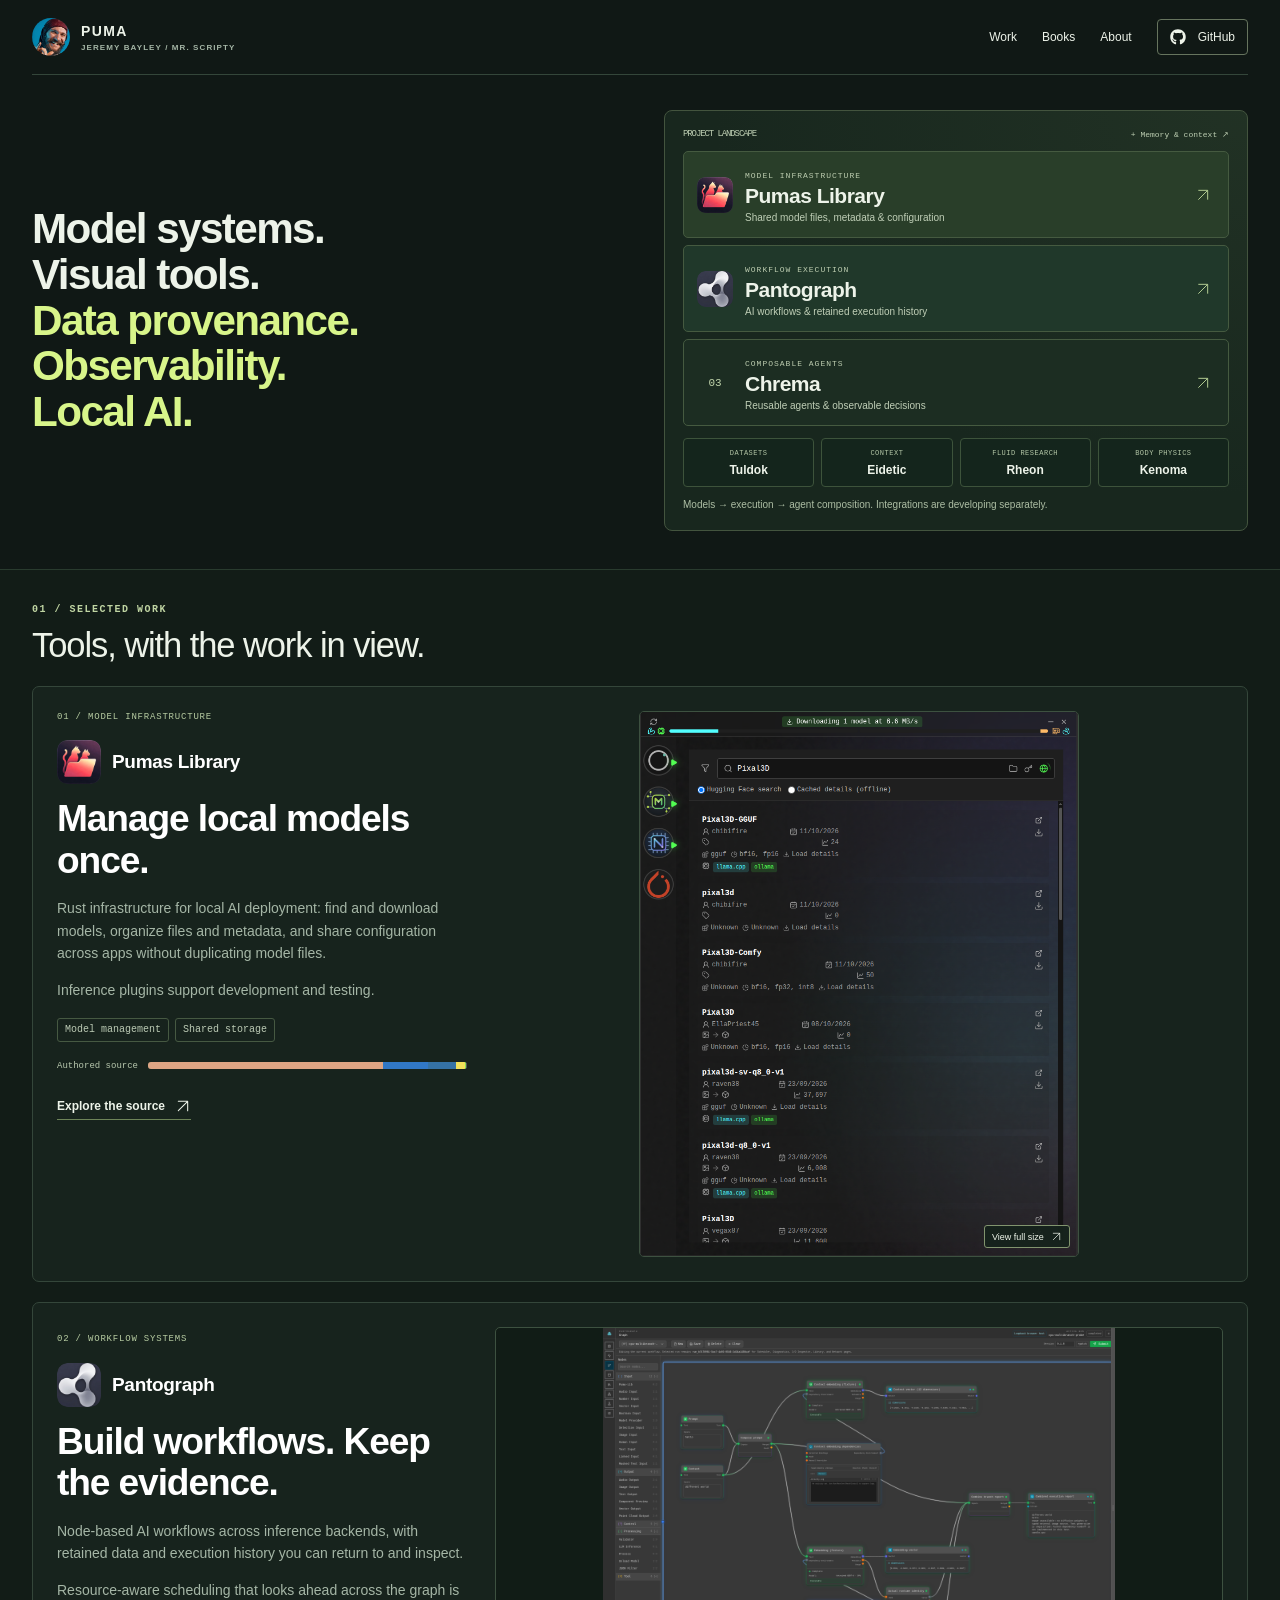
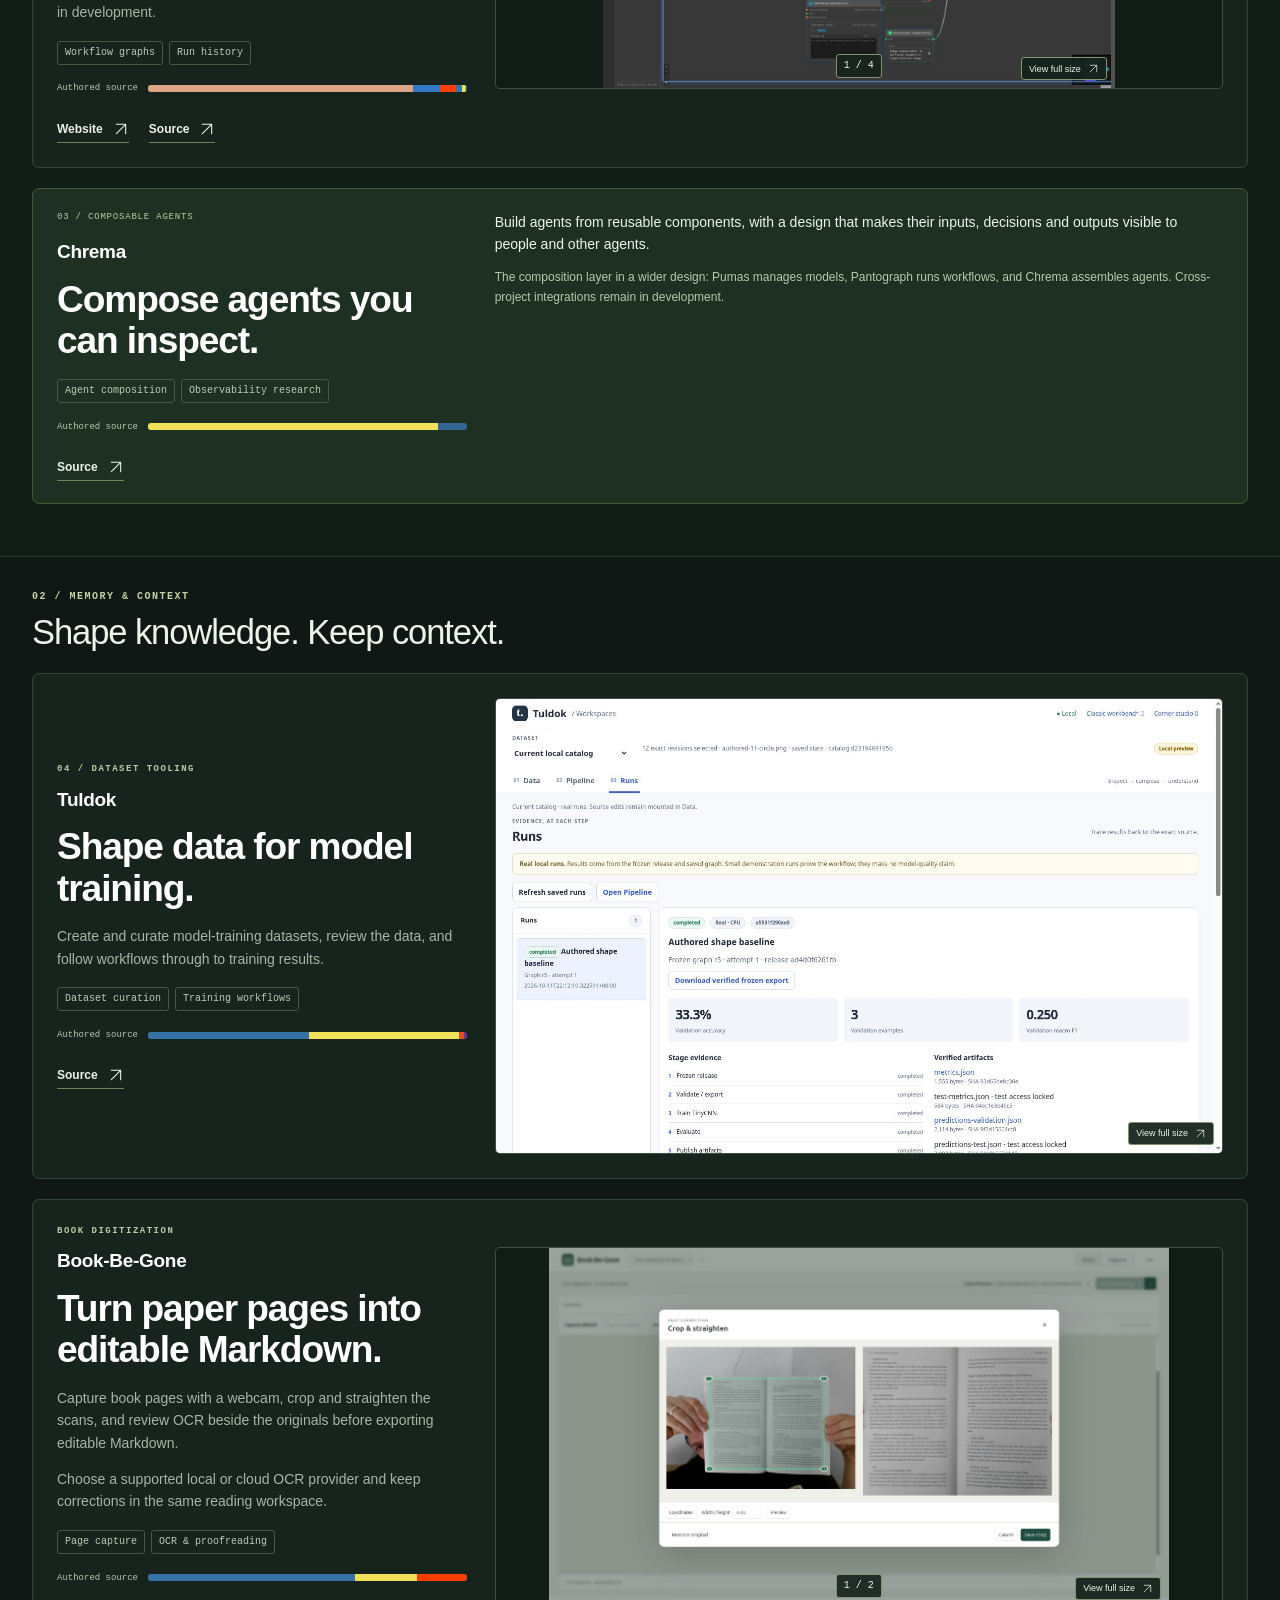
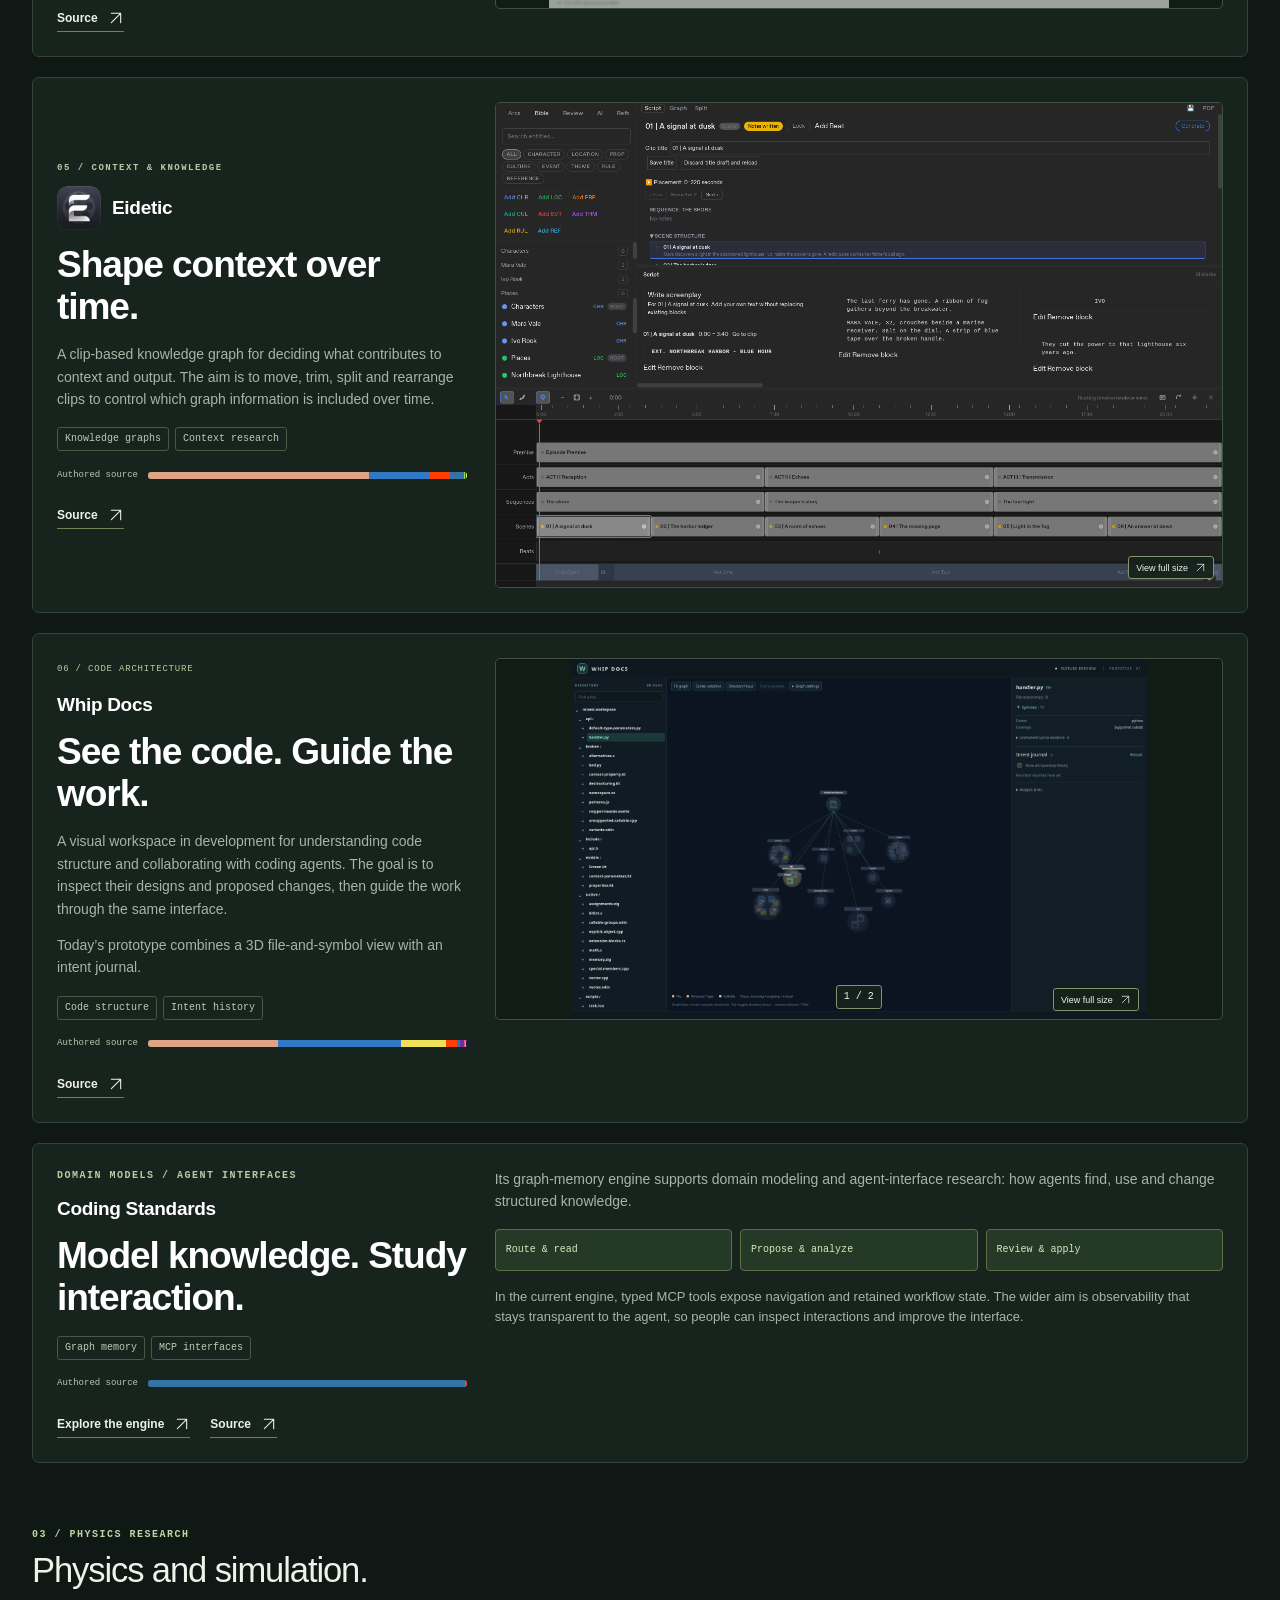
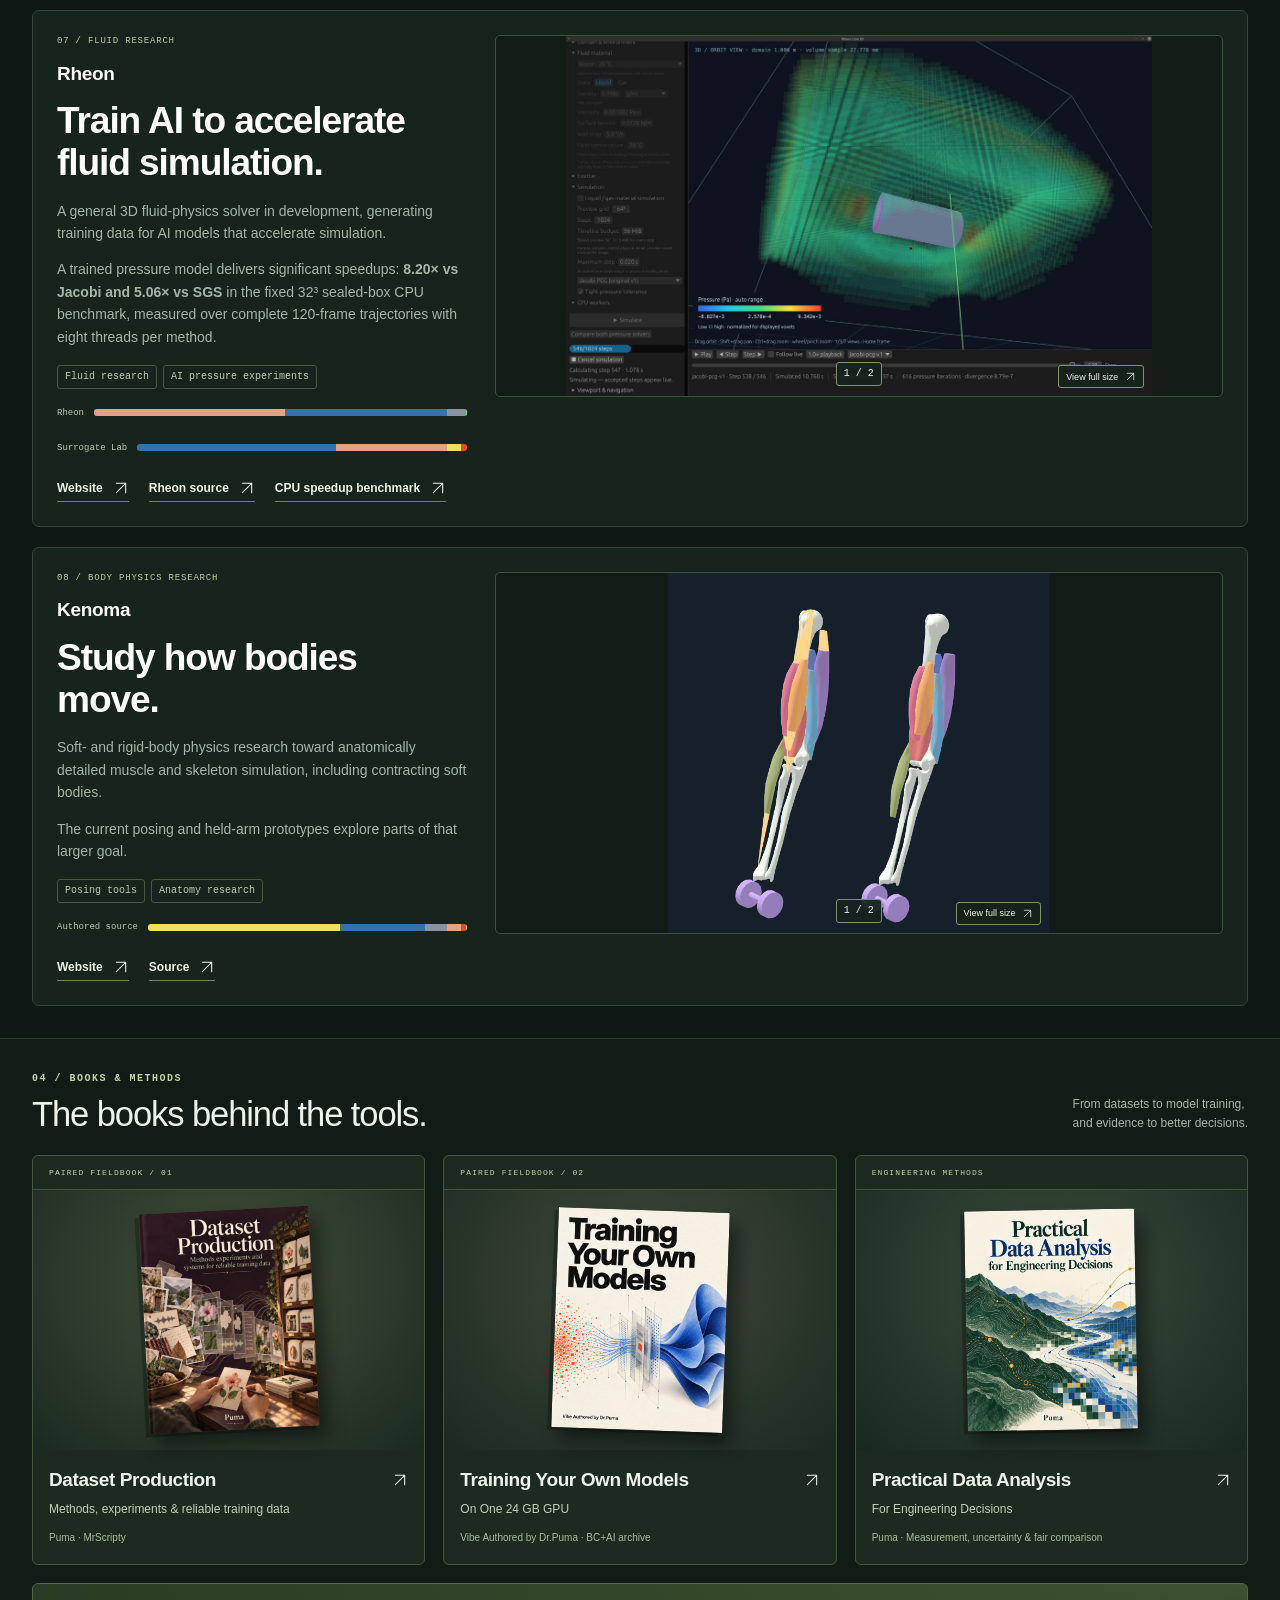
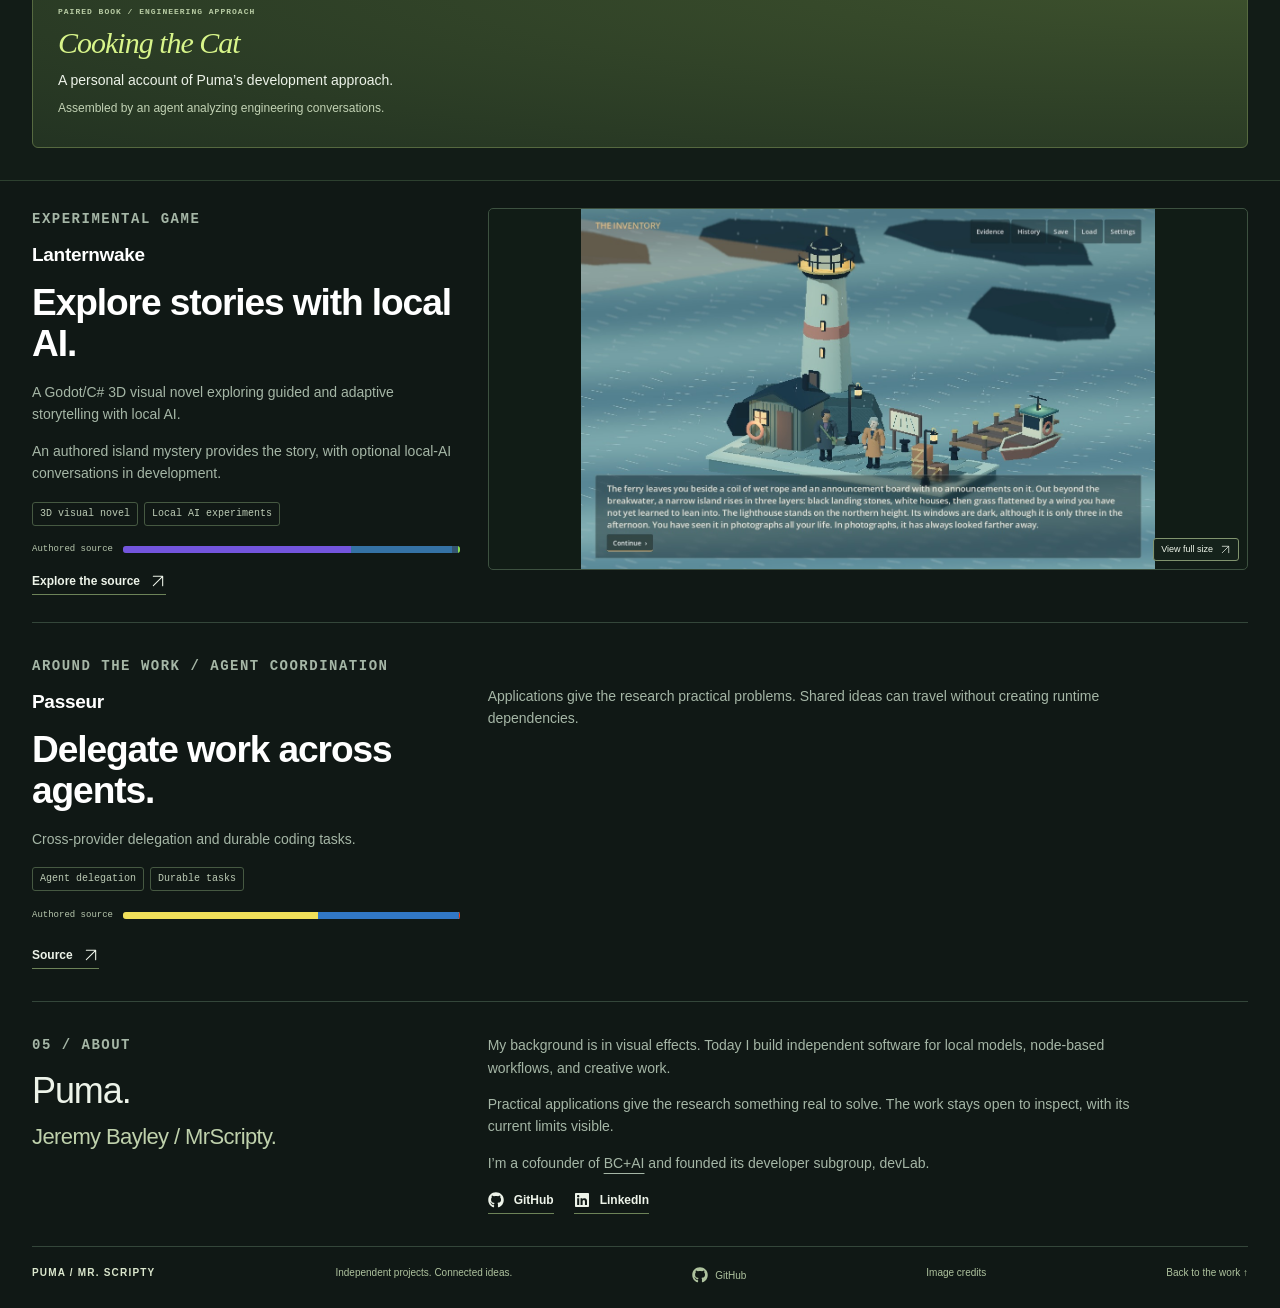
==== commit 805cee32: "docs: highlight measured Rheon AI speedups in portfolio" ====
--- a/docs/portfolio/index.html
+++ b/docs/portfolio/index.html
@@ -14,7 +14,7 @@
 <section class="tool-card app-section" id="eidetic"><div class="app-copy"><p class="eyebrow">05 / CONTEXT &amp; KNOWLEDGE</p><h3 class="project-title"><img class="product-icon" src="assets/icons/eidetic-icon.png" alt="" width="512" height="512">Eidetic</h3><p class="project-deck">Shape context over time.</p><p>A clip-based knowledge graph for deciding what contributes to context and output. The aim is to move, trim, split and rearrange clips to control which graph information is included over time.</p><div class="tags capability-tags"><span>Knowledge graphs</span><span>Context research</span></div><div class="language-profile" data-repository="MrScripty/Eidetic" data-source-commit="cc80011cbf631f7c4774c576ba879dfec1211c6a"><button class="language-toggle" type="button" aria-label="Eidetic authored-source language composition, excluding generated and dependency files: Rust 69.3%, TypeScript 19.1%, Svelte 6.5%, Python 4.3%, Shell 0.5%, CSS 0.4%, JavaScript &lt;0.1%, HTML &lt;0.1%, WGSL &lt;0.1%" aria-expanded="false" aria-controls="languages-eidetic" title="Eidetic authored-source language composition, excluding generated and dependency files: Rust 69.3%, TypeScript 19.1%, Svelte 6.5%, Python 4.3%, Shell 0.5%, CSS 0.4%, JavaScript &lt;0.1%, HTML &lt;0.1%, WGSL &lt;0.1%"><span class="language-label">Authored source</span><span class="language-bar" aria-hidden="true"><span style="width:69.2591973244%;background:#dea584" data-language="Rust"></span><span style="width:19.1165200875%;background:#3178c6" data-language="TypeScript"></span><span style="width:6.4939510302%;background:#ff3e00" data-language="Svelte"></span><span style="width:4.2708617201%;background:#3572A5" data-language="Python"></span><span style="width:0.4558404558%;background:#89e051" data-language="Shell"></span><span style="width:0.3510054090%;background:#663399" data-language="CSS"></span><span style="width:0.0409595772%;background:#f1e05a" data-language="JavaScript"></span><span style="width:0.0069573475%;background:#e34c26" data-language="HTML"></span><span style="width:0.0047070482%;background:#1a5e9a" data-language="WGSL"></span></span></button><div class="language-key" id="languages-eidetic" hidden><ul><li><span class="language-dot" style="background:#dea584"></span><span>Rust</span><b>69.3%</b></li><li><span class="language-dot" style="background:#3178c6"></span><span>TypeScript</span><b>19.1%</b></li><li><span class="language-dot" style="background:#ff3e00"></span><span>Svelte</span><b>6.5%</b></li><li><span class="language-dot" style="background:#3572A5"></span><span>Python</span><b>4.3%</b></li><li><span class="language-dot" style="background:#89e051"></span><span>Shell</span><b>0.5%</b></li><li><span class="language-dot" style="background:#663399"></span><span>CSS</span><b>0.4%</b></li><li><span class="language-dot" style="background:#f1e05a"></span><span>JavaScript</span><b>&lt;0.1%</b></li><li><span class="language-dot" style="background:#e34c26"></span><span>HTML</span><b>&lt;0.1%</b></li><li><span class="language-dot" style="background:#1a5e9a"></span><span>WGSL</span><b>&lt;0.1%</b></li></ul><small>Authored source bytes · cc80011<br>Generated and dependency files excluded.</small></div></div><div class="project-links"><a class="text-link" href="https://github.com/MrScripty/Eidetic">Source<svg class="icon" viewBox="0 0 24 24" fill="none" stroke="currentColor" stroke-width="1.6" stroke-linecap="round" stroke-linejoin="round" aria-hidden="true"><path d="M5 19 19 5M5 5h14v14"/></svg></a></div></div><div class="project-visual"><figure class="app-capture"><a class="capture-button" href="assets/eidetic-screenplay-timeline.png?v=d8f85a18ac88" aria-label="Enlarge A story in context"><img src="assets/eidetic-screenplay-timeline.png?v=d8f85a18ac88" alt="Eidetic native Linux screenplay editor and six-scene timeline for the authored Signal at Low Tide demo." width="1440" height="960" loading="lazy" decoding="async"><span class="capture-zoom">View full size <svg class="icon" viewBox="0 0 24 24" fill="none" stroke="currentColor" stroke-width="1.6" stroke-linecap="round" stroke-linejoin="round" aria-hidden="true"><path d="M5 19 19 5M5 5h14v14"/></svg></span></a></figure></div></section></div>
 <section class="feature feature-whip" id="whip-docs"><div class="project-copy"><div class="project-kicker"><span>06 / CODE ARCHITECTURE</span></div><h3 class="project-title">Whip Docs</h3><p class="project-deck">See the code. Guide the work.</p><p>A visual workspace in development for understanding code structure and collaborating with coding agents. The goal is to inspect their designs and proposed changes, then guide the work through the same interface.</p><p>Today’s prototype combines a 3D file-and-symbol view with an intent journal.</p><div class="tags capability-tags"><span>Code structure</span><span>Intent history</span></div><div class="language-profile" data-repository="MrScripty/whip-docs" data-source-commit="c5a8417e4e13d18c6751de196cf667653863d5de"><button class="language-toggle" type="button" aria-label="whip-docs authored-source language composition, excluding generated and dependency files: Rust 40.7%, TypeScript 38.7%, JavaScript 14.2%, Svelte 3.3%, Python 1.1%, CSS 1.1%, C# 0.2%, C++ 0.2%, Kotlin 0.2%, Zig 0.1%, C &lt;0.1%, Odin &lt;0.1%, HTML &lt;0.1%, Lua &lt;0.1%, Go &lt;0.1%" aria-expanded="false" aria-controls="languages-whip-docs" title="whip-docs authored-source language composition, excluding generated and dependency files: Rust 40.7%, TypeScript 38.7%, JavaScript 14.2%, Svelte 3.3%, Python 1.1%, CSS 1.1%, C# 0.2%, C++ 0.2%, Kotlin 0.2%, Zig 0.1%, C &lt;0.1%, Odin &lt;0.1%, HTML &lt;0.1%, Lua &lt;0.1%, Go &lt;0.1%"><span class="language-label">Authored source</span><span class="language-bar" aria-hidden="true"><span style="width:40.7197369169%;background:#dea584" data-language="Rust"></span><span style="width:38.6716908737%;background:#3178c6" data-language="TypeScript"></span><span style="width:14.1908782947%;background:#f1e05a" data-language="JavaScript"></span><span style="width:3.2777173544%;background:#ff3e00" data-language="Svelte"></span><span style="width:1.1468617658%;background:#3572A5" data-language="Python"></span><span style="width:1.0839521887%;background:#663399" data-language="CSS"></span><span style="width:0.1906545347%;background:#7355dd" data-language="C#"></span><span style="width:0.1860692886%;background:#f34b7d" data-language="C++"></span><span style="width:0.1792831243%;background:#A97BFF" data-language="Kotlin"></span><span style="width:0.1159150226%;background:#ec915c" data-language="Zig"></span><span style="width:0.0947311854%;background:#555555" data-language="C"></span><span style="width:0.0872113817%;background:#60AFFE" data-language="Odin"></span><span style="width:0.0269612473%;background:#e34c26" data-language="HTML"></span><span style="width:0.0249437390%;background:#000080" data-language="Lua"></span><span style="width:0.0033930821%;background:#00ADD8" data-language="Go"></span></span></button><div class="language-key" id="languages-whip-docs" hidden><ul><li><span class="language-dot" style="background:#dea584"></span><span>Rust</span><b>40.7%</b></li><li><span class="language-dot" style="background:#3178c6"></span><span>TypeScript</span><b>38.7%</b></li><li><span class="language-dot" style="background:#f1e05a"></span><span>JavaScript</span><b>14.2%</b></li><li><span class="language-dot" style="background:#ff3e00"></span><span>Svelte</span><b>3.3%</b></li><li><span class="language-dot" style="background:#3572A5"></span><span>Python</span><b>1.1%</b></li><li><span class="language-dot" style="background:#663399"></span><span>CSS</span><b>1.1%</b></li><li><span class="language-dot" style="background:#7355dd"></span><span>C#</span><b>0.2%</b></li><li><span class="language-dot" style="background:#f34b7d"></span><span>C++</span><b>0.2%</b></li><li><span class="language-dot" style="background:#A97BFF"></span><span>Kotlin</span><b>0.2%</b></li><li><span class="language-dot" style="background:#ec915c"></span><span>Zig</span><b>0.1%</b></li><li><span class="language-dot" style="background:#555555"></span><span>C</span><b>&lt;0.1%</b></li><li><span class="language-dot" style="background:#60AFFE"></span><span>Odin</span><b>&lt;0.1%</b></li><li><span class="language-dot" style="background:#e34c26"></span><span>HTML</span><b>&lt;0.1%</b></li><li><span class="language-dot" style="background:#000080"></span><span>Lua</span><b>&lt;0.1%</b></li><li><span class="language-dot" style="background:#00ADD8"></span><span>Go</span><b>&lt;0.1%</b></li></ul><small>Authored source bytes · c5a8417<br>Generated and dependency files excluded.</small></div></div><div class="project-links"><a class="text-link" href="https://github.com/MrScripty/whip-docs">Source<svg class="icon" viewBox="0 0 24 24" fill="none" stroke="currentColor" stroke-width="1.6" stroke-linecap="round" stroke-linejoin="round" aria-hidden="true"><path d="M5 19 19 5M5 5h14v14"/></svg></a></div></div><div class="project-visual"><div class="capture-gallery" data-gallery="Whip Docs"><figure class="app-capture "><a class="capture-button" href="assets/whip-docs-file-graph.png?v=a27901eb2ef0" aria-label="Enlarge Whip Docs The 3D file graph"><img src="assets/whip-docs-file-graph.png?v=a27901eb2ef0" alt="Actual Whip Docs browser interface with the repository tree, original 3D file and directory graph, and compact file inspector. The Fixture Preview indicator is visible." width="1680" height="1050" loading="lazy" decoding="async"><span class="capture-zoom">View full size <svg class="icon" viewBox="0 0 24 24" fill="none" stroke="currentColor" stroke-width="1.6" stroke-linecap="round" stroke-linejoin="round" aria-hidden="true"><path d="M5 19 19 5M5 5h14v14"/></svg></span></a></figure><figure class="app-capture "><a class="capture-button" href="assets/whip-docs-expanded-symbols.png?v=34637384262d" aria-label="Enlarge Whip Docs Expand into symbols"><img src="assets/whip-docs-expanded-symbols.png?v=34637384262d" alt="Whip Docs browser capture with Python declarations expanded above their parent file in the same 3D scene. The selected Boxed class and its intent journal appear in the inspector." width="1680" height="1050" loading="lazy" decoding="async"><span class="capture-zoom">View full size <svg class="icon" viewBox="0 0 24 24" fill="none" stroke="currentColor" stroke-width="1.6" stroke-linecap="round" stroke-linejoin="round" aria-hidden="true"><path d="M5 19 19 5M5 5h14v14"/></svg></span></a></figure></div></div></section>
 <article class="standards-engine" id="standards"><div class="standards-intro"><p class="eyebrow">DOMAIN MODELS / AGENT INTERFACES</p><h3 class="project-title">Coding Standards</h3><p class="project-deck">Model knowledge. Study interaction.</p><div class="tags capability-tags"><span>Graph memory</span><span>MCP interfaces</span></div><div class="language-profile" data-repository="MrScripty/Coding-Standards" data-source-commit="188beda1fa477d21d576c233dd8c7f4c4c267d23"><button class="language-toggle" type="button" aria-label="Coding-Standards authored-source language composition, excluding generated and dependency files: Python 99.4%, HTML 0.6%, TypeScript &lt;0.1%" aria-expanded="false" aria-controls="languages-coding-standards" title="Coding-Standards authored-source language composition, excluding generated and dependency files: Python 99.4%, HTML 0.6%, TypeScript &lt;0.1%"><span class="language-label">Authored source</span><span class="language-bar" aria-hidden="true"><span style="width:99.3561499239%;background:#3572A5" data-language="Python"></span><span style="width:0.6419487101%;background:#e34c26" data-language="HTML"></span><span style="width:0.0019013660%;background:#3178c6" data-language="TypeScript"></span></span></button><div class="language-key" id="languages-coding-standards" hidden><ul><li><span class="language-dot" style="background:#3572A5"></span><span>Python</span><b>99.4%</b></li><li><span class="language-dot" style="background:#e34c26"></span><span>HTML</span><b>0.6%</b></li><li><span class="language-dot" style="background:#3178c6"></span><span>TypeScript</span><b>&lt;0.1%</b></li></ul><small>Authored source bytes · 188beda<br>Generated and dependency files excluded.</small></div></div><div class="project-links"><a class="text-link" href="https://github.com/MrScripty/Coding-Standards/blob/188beda1fa477d21d576c233dd8c7f4c4c267d23/tools/standards_engine/README.md">Explore the engine<svg class="icon" viewBox="0 0 24 24" fill="none" stroke="currentColor" stroke-width="1.6" stroke-linecap="round" stroke-linejoin="round" aria-hidden="true"><path d="M5 19 19 5M5 5h14v14"/></svg></a><a class="text-link" href="https://github.com/MrScripty/Coding-Standards">Source<svg class="icon" viewBox="0 0 24 24" fill="none" stroke="currentColor" stroke-width="1.6" stroke-linecap="round" stroke-linejoin="round" aria-hidden="true"><path d="M5 19 19 5M5 5h14v14"/></svg></a></div></div><div class="standards-content"><p>Its graph-memory engine supports domain modeling and agent-interface research: how agents find, use and change structured knowledge.</p><div class="engine-flow" aria-label="Standards workflow"><span>Route &amp; read</span><span>Propose &amp; analyze</span><span>Review &amp; apply</span></div><p class="subtle">In the current engine, typed MCP tools expose navigation and retained workflow state. The wider aim is observability that stays transparent to the agent, so people can inspect interactions and improve the interface.</p></div></article></section>
-<section class="research-section wrap" id="research"><div class="section-heading"><p class="eyebrow">03 / PHYSICS RESEARCH</p><h2>Physics and simulation.</h2></div><div class="research-grid"><article class="research-card" id="rheon"><div class="research-copy"><div class="project-kicker"><span>07 / FLUID RESEARCH</span></div><h3 class="project-title">Rheon</h3><p class="project-deck">Simulate fluids. Train surrogates.</p><p>A general 3D fluid-physics solver in development, used to generate training data for AI surrogate simulation.</p><p>An initial learned-pressure experiment runs about eight times faster than Rheon’s Jacobi baseline on the tested fixed-box CPU workload.</p><div class="tags capability-tags"><span>Fluid research</span><span>AI pressure experiments</span></div><div class="language-profile" data-repository="MrScripty/Rheon" data-source-commit="2209012bc5f902693d0f695ec1c2d854126af317"><button class="language-toggle" type="button" aria-label="Rheon authored-source language composition, excluding generated and dependency files: Rust 51.3%, Python 43.5%, Lean 4.9%, JavaScript 0.2%, TypeScript 0.1%, Shell &lt;0.1%" aria-expanded="false" aria-controls="languages-rheon" title="Rheon authored-source language composition, excluding generated and dependency files: Rust 51.3%, Python 43.5%, Lean 4.9%, JavaScript 0.2%, TypeScript 0.1%, Shell &lt;0.1%"><span class="language-label">Rheon</span><span class="language-bar" aria-hidden="true"><span style="width:51.3072643351%;background:#dea584" data-language="Rust"></span><span style="width:43.4955349101%;background:#3572A5" data-language="Python"></span><span style="width:4.9007462488%;background:#8b949e" data-language="Lean"></span><span style="width:0.1521585698%;background:#f1e05a" data-language="JavaScript"></span><span style="width:0.1036169591%;background:#3178c6" data-language="TypeScript"></span><span style="width:0.0406789772%;background:#89e051" data-language="Shell"></span></span></button><div class="language-key" id="languages-rheon" hidden><ul><li><span class="language-dot" style="background:#dea584"></span><span>Rust</span><b>51.3%</b></li><li><span class="language-dot" style="background:#3572A5"></span><span>Python</span><b>43.5%</b></li><li><span class="language-dot" style="background:#8b949e"></span><span>Lean</span><b>4.9%</b></li><li><span class="language-dot" style="background:#f1e05a"></span><span>JavaScript</span><b>0.2%</b></li><li><span class="language-dot" style="background:#3178c6"></span><span>TypeScript</span><b>0.1%</b></li><li><span class="language-dot" style="background:#89e051"></span><span>Shell</span><b>&lt;0.1%</b></li></ul><small>Authored source bytes · 2209012<br>Generated and dependency files excluded.</small></div></div><div class="language-profile" data-repository="MrScripty/rheon-surrogate-lab" data-source-commit="e8a90bfef6b2955c502008ccc62443e29dd9f2ec"><button class="language-toggle" type="button" aria-label="rheon-surrogate-lab authored-source language composition, excluding generated and dependency files: Python 60.3%, Rust 33.7%, JavaScript 4.4%, HTML 1.6%" aria-expanded="false" aria-controls="languages-rheon-surrogate-lab" title="rheon-surrogate-lab authored-source language composition, excluding generated and dependency files: Python 60.3%, Rust 33.7%, JavaScript 4.4%, HTML 1.6%"><span class="language-label">Surrogate Lab</span><span class="language-bar" aria-hidden="true"><span style="width:60.2652678088%;background:#3572A5" data-language="Python"></span><span style="width:33.7481467793%;background:#dea584" data-language="Rust"></span><span style="width:4.3906106284%;background:#f1e05a" data-language="JavaScript"></span><span style="width:1.5959747836%;background:#e34c26" data-language="HTML"></span></span></button><div class="language-key" id="languages-rheon-surrogate-lab" hidden><ul><li><span class="language-dot" style="background:#3572A5"></span><span>Python</span><b>60.3%</b></li><li><span class="language-dot" style="background:#dea584"></span><span>Rust</span><b>33.7%</b></li><li><span class="language-dot" style="background:#f1e05a"></span><span>JavaScript</span><b>4.4%</b></li><li><span class="language-dot" style="background:#e34c26"></span><span>HTML</span><b>1.6%</b></li></ul><small>Authored source bytes · e8a90bf<br>Generated and dependency files excluded.</small></div></div><div class="project-links"><a class="text-link" href="https://mrscripty.github.io/Rheon/">Website<svg class="icon" viewBox="0 0 24 24" fill="none" stroke="currentColor" stroke-width="1.6" stroke-linecap="round" stroke-linejoin="round" aria-hidden="true"><path d="M5 19 19 5M5 5h14v14"/></svg></a><a class="text-link" href="https://github.com/MrScripty/Rheon">Rheon source<svg class="icon" viewBox="0 0 24 24" fill="none" stroke="currentColor" stroke-width="1.6" stroke-linecap="round" stroke-linejoin="round" aria-hidden="true"><path d="M5 19 19 5M5 5h14v14"/></svg></a><a class="text-link" href="https://github.com/MrScripty/rheon-surrogate-lab">Surrogate Lab source<svg class="icon" viewBox="0 0 24 24" fill="none" stroke="currentColor" stroke-width="1.6" stroke-linecap="round" stroke-linejoin="round" aria-hidden="true"><path d="M5 19 19 5M5 5h14v14"/></svg></a></div></div><div class="research-visual"><div class="capture-gallery" data-gallery="Rheon"><figure class="app-capture"><a class="capture-button" href="assets/rheon.jpg?v=8666fc09c071" aria-label="Enlarge Rheon 3D interface"><img src="assets/rheon.jpg?v=8666fc09c071" alt="Rheon native 3D interface with a pressure-colored voxel view around a cylindrical object, material controls and timeline playback." width="2560" height="1571" loading="lazy" decoding="async"><span class="capture-zoom">View full size <svg class="icon" viewBox="0 0 24 24" fill="none" stroke="currentColor" stroke-width="1.6" stroke-linecap="round" stroke-linejoin="round" aria-hidden="true"><path d="M5 19 19 5M5 5h14v14"/></svg></span></a></figure><figure class="app-capture"><a class="capture-button" href="assets/Rheon_algo_to_AI.jpg?v=8d71c81835be" aria-label="Enlarge Rheon Surrogate Lab"><img src="assets/Rheon_algo_to_AI.jpg?v=8d71c81835be" alt="Rheon Surrogate Lab: orange Rheon CPU using Jacobi PCG beside blue-green learned pressure, with pressure-stage timings in milliseconds for a 32 by 32 by 32 cell sealed-box experiment." width="1551" height="1078" loading="lazy" decoding="async"><span class="capture-zoom">View full size <svg class="icon" viewBox="0 0 24 24" fill="none" stroke="currentColor" stroke-width="1.6" stroke-linecap="round" stroke-linejoin="round" aria-hidden="true"><path d="M5 19 19 5M5 5h14v14"/></svg></span></a></figure></div></div></article><article class="research-card" id="kenoma"><div class="research-copy"><div class="project-kicker"><span>08 / BODY PHYSICS RESEARCH</span></div><h3 class="project-title">Kenoma</h3><p class="project-deck">Study how bodies move.</p><p>Soft- and rigid-body physics research toward anatomically detailed muscle and skeleton simulation, including contracting soft bodies.</p><p>The current posing and held-arm prototypes explore parts of that larger goal.</p><div class="tags capability-tags"><span>Posing tools</span><span>Anatomy research</span></div><div class="language-profile" data-repository="MrScripty/Kenoma" data-source-commit="e2ea6acc5db44794ae8b49beb877f5a8bccea056"><button class="language-toggle" type="button" aria-label="Kenoma authored-source language composition, excluding generated and dependency files: JavaScript 60.3%, Python 26.7%, Lean 6.8%, Rust 4.3%, HTML 1.7%, CSS &lt;0.1%, Shell &lt;0.1%" aria-expanded="false" aria-controls="languages-kenoma" title="Kenoma authored-source language composition, excluding generated and dependency files: JavaScript 60.3%, Python 26.7%, Lean 6.8%, Rust 4.3%, HTML 1.7%, CSS &lt;0.1%, Shell &lt;0.1%"><span class="language-label">Authored source</span><span class="language-bar" aria-hidden="true"><span style="width:60.3042274758%;background:#f1e05a" data-language="JavaScript"></span><span style="width:26.7375349491%;background:#3572A5" data-language="Python"></span><span style="width:6.8251093519%;background:#8b949e" data-language="Lean"></span><span style="width:4.3228745322%;background:#dea584" data-language="Rust"></span><span style="width:1.6828673118%;background:#e34c26" data-language="HTML"></span><span style="width:0.0782435744%;background:#663399" data-language="CSS"></span><span style="width:0.0491428048%;background:#89e051" data-language="Shell"></span></span></button><div class="language-key" id="languages-kenoma" hidden><ul><li><span class="language-dot" style="background:#f1e05a"></span><span>JavaScript</span><b>60.3%</b></li><li><span class="language-dot" style="background:#3572A5"></span><span>Python</span><b>26.7%</b></li><li><span class="language-dot" style="background:#8b949e"></span><span>Lean</span><b>6.8%</b></li><li><span class="language-dot" style="background:#dea584"></span><span>Rust</span><b>4.3%</b></li><li><span class="language-dot" style="background:#e34c26"></span><span>HTML</span><b>1.7%</b></li><li><span class="language-dot" style="background:#663399"></span><span>CSS</span><b>&lt;0.1%</b></li><li><span class="language-dot" style="background:#89e051"></span><span>Shell</span><b>&lt;0.1%</b></li></ul><small>Authored source bytes · e2ea6ac<br>Generated and dependency files excluded.</small></div></div><div class="project-links"><a class="text-link" href="https://mrscripty.github.io/Kenoma/">Website<svg class="icon" viewBox="0 0 24 24" fill="none" stroke="currentColor" stroke-width="1.6" stroke-linecap="round" stroke-linejoin="round" aria-hidden="true"><path d="M5 19 19 5M5 5h14v14"/></svg></a><a class="text-link" href="https://github.com/MrScripty/Kenoma">Source<svg class="icon" viewBox="0 0 24 24" fill="none" stroke="currentColor" stroke-width="1.6" stroke-linecap="round" stroke-linejoin="round" aria-hidden="true"><path d="M5 19 19 5M5 5h14v14"/></svg></a></div></div><div class="research-visual"><div class="capture-gallery" data-gallery="Kenoma"><figure class="app-capture"><a class="capture-button" href="assets/kenoma-held-anatomy-scene.png?v=f5447eaa7a86" aria-label="Enlarge Kenoma anatomical arm prototype"><img src="assets/kenoma-held-anatomy-scene.png?v=f5447eaa7a86" alt="Kenoma native WebGL canvas showing a held right-arm reference assembly with three atlas bones, seven derived muscle volumes and gold tendon routes, beside the same-angle authored bone-weight comparison." width="700" height="661" loading="lazy" decoding="async"><span class="capture-zoom">View full size <svg class="icon" viewBox="0 0 24 24" fill="none" stroke="currentColor" stroke-width="1.6" stroke-linecap="round" stroke-linejoin="round" aria-hidden="true"><path d="M5 19 19 5M5 5h14v14"/></svg></span></a></figure><figure class="app-capture"><a class="capture-button" href="assets/kenoma-two-character-scene.png?v=4ae8f7458f54" aria-label="Enlarge Pose, move, explore"><img src="assets/kenoma-two-character-scene.png?v=4ae8f7458f54" alt="Pose, move, explore. Running Rust/WASM editor, with two characters and a live IK gizmo." width="1600" height="1000" loading="lazy" decoding="async"><span class="capture-zoom">View full size <svg class="icon" viewBox="0 0 24 24" fill="none" stroke="currentColor" stroke-width="1.6" stroke-linecap="round" stroke-linejoin="round" aria-hidden="true"><path d="M5 19 19 5M5 5h14v14"/></svg></span></a></figure></div></div></article></div></section>
+<section class="research-section wrap" id="research"><div class="section-heading"><p class="eyebrow">03 / PHYSICS RESEARCH</p><h2>Physics and simulation.</h2></div><div class="research-grid"><article class="research-card" id="rheon"><div class="research-copy"><div class="project-kicker"><span>07 / FLUID RESEARCH</span></div><h3 class="project-title">Rheon</h3><p class="project-deck">Train AI to accelerate fluid simulation.</p><p>A general 3D fluid-physics solver in development, generating training data for AI models that accelerate simulation.</p><p>A trained pressure model delivers significant speedups: <strong>8.20× vs Jacobi and 5.06× vs SGS</strong> in the fixed 32³ sealed-box CPU benchmark, measured over complete 120-frame trajectories with eight threads per method.</p><div class="tags capability-tags"><span>Fluid research</span><span>AI pressure experiments</span></div><div class="language-profile" data-repository="MrScripty/Rheon" data-source-commit="2209012bc5f902693d0f695ec1c2d854126af317"><button class="language-toggle" type="button" aria-label="Rheon authored-source language composition, excluding generated and dependency files: Rust 51.3%, Python 43.5%, Lean 4.9%, JavaScript 0.2%, TypeScript 0.1%, Shell &lt;0.1%" aria-expanded="false" aria-controls="languages-rheon" title="Rheon authored-source language composition, excluding generated and dependency files: Rust 51.3%, Python 43.5%, Lean 4.9%, JavaScript 0.2%, TypeScript 0.1%, Shell &lt;0.1%"><span class="language-label">Rheon</span><span class="language-bar" aria-hidden="true"><span style="width:51.3072643351%;background:#dea584" data-language="Rust"></span><span style="width:43.4955349101%;background:#3572A5" data-language="Python"></span><span style="width:4.9007462488%;background:#8b949e" data-language="Lean"></span><span style="width:0.1521585698%;background:#f1e05a" data-language="JavaScript"></span><span style="width:0.1036169591%;background:#3178c6" data-language="TypeScript"></span><span style="width:0.0406789772%;background:#89e051" data-language="Shell"></span></span></button><div class="language-key" id="languages-rheon" hidden><ul><li><span class="language-dot" style="background:#dea584"></span><span>Rust</span><b>51.3%</b></li><li><span class="language-dot" style="background:#3572A5"></span><span>Python</span><b>43.5%</b></li><li><span class="language-dot" style="background:#8b949e"></span><span>Lean</span><b>4.9%</b></li><li><span class="language-dot" style="background:#f1e05a"></span><span>JavaScript</span><b>0.2%</b></li><li><span class="language-dot" style="background:#3178c6"></span><span>TypeScript</span><b>0.1%</b></li><li><span class="language-dot" style="background:#89e051"></span><span>Shell</span><b>&lt;0.1%</b></li></ul><small>Authored source bytes · 2209012<br>Generated and dependency files excluded.</small></div></div><div class="language-profile" data-repository="MrScripty/rheon-surrogate-lab" data-source-commit="e8a90bfef6b2955c502008ccc62443e29dd9f2ec"><button class="language-toggle" type="button" aria-label="rheon-surrogate-lab authored-source language composition, excluding generated and dependency files: Python 60.3%, Rust 33.7%, JavaScript 4.4%, HTML 1.6%" aria-expanded="false" aria-controls="languages-rheon-surrogate-lab" title="rheon-surrogate-lab authored-source language composition, excluding generated and dependency files: Python 60.3%, Rust 33.7%, JavaScript 4.4%, HTML 1.6%"><span class="language-label">Surrogate Lab</span><span class="language-bar" aria-hidden="true"><span style="width:60.2652678088%;background:#3572A5" data-language="Python"></span><span style="width:33.7481467793%;background:#dea584" data-language="Rust"></span><span style="width:4.3906106284%;background:#f1e05a" data-language="JavaScript"></span><span style="width:1.5959747836%;background:#e34c26" data-language="HTML"></span></span></button><div class="language-key" id="languages-rheon-surrogate-lab" hidden><ul><li><span class="language-dot" style="background:#3572A5"></span><span>Python</span><b>60.3%</b></li><li><span class="language-dot" style="background:#dea584"></span><span>Rust</span><b>33.7%</b></li><li><span class="language-dot" style="background:#f1e05a"></span><span>JavaScript</span><b>4.4%</b></li><li><span class="language-dot" style="background:#e34c26"></span><span>HTML</span><b>1.6%</b></li></ul><small>Authored source bytes · e8a90bf<br>Generated and dependency files excluded.</small></div></div><div class="project-links"><a class="text-link" href="https://mrscripty.github.io/Rheon/">Website<svg class="icon" viewBox="0 0 24 24" fill="none" stroke="currentColor" stroke-width="1.6" stroke-linecap="round" stroke-linejoin="round" aria-hidden="true"><path d="M5 19 19 5M5 5h14v14"/></svg></a><a class="text-link" href="https://github.com/MrScripty/Rheon">Rheon source<svg class="icon" viewBox="0 0 24 24" fill="none" stroke="currentColor" stroke-width="1.6" stroke-linecap="round" stroke-linejoin="round" aria-hidden="true"><path d="M5 19 19 5M5 5h14v14"/></svg></a><a class="text-link" href="https://github.com/MrScripty/rheon-surrogate-lab/blob/e8a90bfef6b2955c502008ccc62443e29dd9f2ec/experiments/trajectory-cpu-v1/README.md">CPU speedup benchmark<svg class="icon" viewBox="0 0 24 24" fill="none" stroke="currentColor" stroke-width="1.6" stroke-linecap="round" stroke-linejoin="round" aria-hidden="true"><path d="M5 19 19 5M5 5h14v14"/></svg></a></div></div><div class="research-visual"><div class="capture-gallery" data-gallery="Rheon"><figure class="app-capture"><a class="capture-button" href="assets/rheon.jpg?v=8666fc09c071" aria-label="Enlarge Rheon 3D interface"><img src="assets/rheon.jpg?v=8666fc09c071" alt="Rheon native 3D interface with a pressure-colored voxel view around a cylindrical object, material controls and timeline playback." width="2560" height="1571" loading="lazy" decoding="async"><span class="capture-zoom">View full size <svg class="icon" viewBox="0 0 24 24" fill="none" stroke="currentColor" stroke-width="1.6" stroke-linecap="round" stroke-linejoin="round" aria-hidden="true"><path d="M5 19 19 5M5 5h14v14"/></svg></span></a></figure><figure class="app-capture"><a class="capture-button" href="assets/Rheon_algo_to_AI.jpg?v=8d71c81835be" aria-label="Enlarge Rheon Surrogate Lab"><img src="assets/Rheon_algo_to_AI.jpg?v=8d71c81835be" alt="Rheon Surrogate Lab: orange Rheon CPU using Jacobi PCG beside blue-green learned pressure, with pressure-stage timings in milliseconds for a 32 by 32 by 32 cell sealed-box experiment." width="1551" height="1078" loading="lazy" decoding="async"><span class="capture-zoom">View full size <svg class="icon" viewBox="0 0 24 24" fill="none" stroke="currentColor" stroke-width="1.6" stroke-linecap="round" stroke-linejoin="round" aria-hidden="true"><path d="M5 19 19 5M5 5h14v14"/></svg></span></a></figure></div></div></article><article class="research-card" id="kenoma"><div class="research-copy"><div class="project-kicker"><span>08 / BODY PHYSICS RESEARCH</span></div><h3 class="project-title">Kenoma</h3><p class="project-deck">Study how bodies move.</p><p>Soft- and rigid-body physics research toward anatomically detailed muscle and skeleton simulation, including contracting soft bodies.</p><p>The current posing and held-arm prototypes explore parts of that larger goal.</p><div class="tags capability-tags"><span>Posing tools</span><span>Anatomy research</span></div><div class="language-profile" data-repository="MrScripty/Kenoma" data-source-commit="e2ea6acc5db44794ae8b49beb877f5a8bccea056"><button class="language-toggle" type="button" aria-label="Kenoma authored-source language composition, excluding generated and dependency files: JavaScript 60.3%, Python 26.7%, Lean 6.8%, Rust 4.3%, HTML 1.7%, CSS &lt;0.1%, Shell &lt;0.1%" aria-expanded="false" aria-controls="languages-kenoma" title="Kenoma authored-source language composition, excluding generated and dependency files: JavaScript 60.3%, Python 26.7%, Lean 6.8%, Rust 4.3%, HTML 1.7%, CSS &lt;0.1%, Shell &lt;0.1%"><span class="language-label">Authored source</span><span class="language-bar" aria-hidden="true"><span style="width:60.3042274758%;background:#f1e05a" data-language="JavaScript"></span><span style="width:26.7375349491%;background:#3572A5" data-language="Python"></span><span style="width:6.8251093519%;background:#8b949e" data-language="Lean"></span><span style="width:4.3228745322%;background:#dea584" data-language="Rust"></span><span style="width:1.6828673118%;background:#e34c26" data-language="HTML"></span><span style="width:0.0782435744%;background:#663399" data-language="CSS"></span><span style="width:0.0491428048%;background:#89e051" data-language="Shell"></span></span></button><div class="language-key" id="languages-kenoma" hidden><ul><li><span class="language-dot" style="background:#f1e05a"></span><span>JavaScript</span><b>60.3%</b></li><li><span class="language-dot" style="background:#3572A5"></span><span>Python</span><b>26.7%</b></li><li><span class="language-dot" style="background:#8b949e"></span><span>Lean</span><b>6.8%</b></li><li><span class="language-dot" style="background:#dea584"></span><span>Rust</span><b>4.3%</b></li><li><span class="language-dot" style="background:#e34c26"></span><span>HTML</span><b>1.7%</b></li><li><span class="language-dot" style="background:#663399"></span><span>CSS</span><b>&lt;0.1%</b></li><li><span class="language-dot" style="background:#89e051"></span><span>Shell</span><b>&lt;0.1%</b></li></ul><small>Authored source bytes · e2ea6ac<br>Generated and dependency files excluded.</small></div></div><div class="project-links"><a class="text-link" href="https://mrscripty.github.io/Kenoma/">Website<svg class="icon" viewBox="0 0 24 24" fill="none" stroke="currentColor" stroke-width="1.6" stroke-linecap="round" stroke-linejoin="round" aria-hidden="true"><path d="M5 19 19 5M5 5h14v14"/></svg></a><a class="text-link" href="https://github.com/MrScripty/Kenoma">Source<svg class="icon" viewBox="0 0 24 24" fill="none" stroke="currentColor" stroke-width="1.6" stroke-linecap="round" stroke-linejoin="round" aria-hidden="true"><path d="M5 19 19 5M5 5h14v14"/></svg></a></div></div><div class="research-visual"><div class="capture-gallery" data-gallery="Kenoma"><figure class="app-capture"><a class="capture-button" href="assets/kenoma-held-anatomy-scene.png?v=f5447eaa7a86" aria-label="Enlarge Kenoma anatomical arm prototype"><img src="assets/kenoma-held-anatomy-scene.png?v=f5447eaa7a86" alt="Kenoma native WebGL canvas showing a held right-arm reference assembly with three atlas bones, seven derived muscle volumes and gold tendon routes, beside the same-angle authored bone-weight comparison." width="700" height="661" loading="lazy" decoding="async"><span class="capture-zoom">View full size <svg class="icon" viewBox="0 0 24 24" fill="none" stroke="currentColor" stroke-width="1.6" stroke-linecap="round" stroke-linejoin="round" aria-hidden="true"><path d="M5 19 19 5M5 5h14v14"/></svg></span></a></figure><figure class="app-capture"><a class="capture-button" href="assets/kenoma-two-character-scene.png?v=4ae8f7458f54" aria-label="Enlarge Pose, move, explore"><img src="assets/kenoma-two-character-scene.png?v=4ae8f7458f54" alt="Pose, move, explore. Running Rust/WASM editor, with two characters and a live IK gizmo." width="1600" height="1000" loading="lazy" decoding="async"><span class="capture-zoom">View full size <svg class="icon" viewBox="0 0 24 24" fill="none" stroke="currentColor" stroke-width="1.6" stroke-linecap="round" stroke-linejoin="round" aria-hidden="true"><path d="M5 19 19 5M5 5h14v14"/></svg></span></a></figure></div></div></article></div></section>
 <section class="books-section" id="books"><div class="wrap"><div class="section-heading books-heading"><div><p class="eyebrow">04 / BOOKS &amp; METHODS</p><h2>The books behind the tools.</h2></div><p>From datasets to model training,<br>and evidence to better decisions.</p></div><div class="book-grid"><a class="book-card" href="https://github.com/MrScripty/dataset-production"><span class="book-series">PAIRED FIELDBOOK / 01</span><div class="book-art"><img src="assets/books/dataset-production.webp" width="500" height="646" alt="Dataset Production — original public book cover" loading="lazy" decoding="async"></div><div class="book-meta"><h3>Dataset Production<svg class="icon" viewBox="0 0 24 24" fill="none" stroke="currentColor" stroke-width="1.6" stroke-linecap="round" stroke-linejoin="round" aria-hidden="true"><path d="M5 19 19 5M5 5h14v14"/></svg></h3><p>Methods, experiments &amp; reliable training data</p><small>Puma · MrScripty</small></div></a><a class="book-card" href="https://github.com/bc-ai-ecosystem/training-your-own-models"><span class="book-series">PAIRED FIELDBOOK / 02</span><div class="book-art"><img src="assets/books/training-your-own-models.png" width="1104" height="1424" alt="Training Your Own Models — original public book cover" loading="lazy" decoding="async"></div><div class="book-meta"><h3>Training Your Own Models<svg class="icon" viewBox="0 0 24 24" fill="none" stroke="currentColor" stroke-width="1.6" stroke-linecap="round" stroke-linejoin="round" aria-hidden="true"><path d="M5 19 19 5M5 5h14v14"/></svg></h3><p>On One 24 GB GPU</p><small>Vibe Authored by Dr.Puma · BC+AI archive</small></div></a><a class="book-card" href="https://mrscripty.github.io/practical-data-analysis/"><span class="book-series">ENGINEERING METHODS</span><div class="book-art"><img src="assets/books/practical-data-analysis.png" width="1102" height="1427" alt="Practical Data Analysis — original public book cover" loading="lazy" decoding="async"></div><div class="book-meta"><h3>Practical Data Analysis<svg class="icon" viewBox="0 0 24 24" fill="none" stroke="currentColor" stroke-width="1.6" stroke-linecap="round" stroke-linejoin="round" aria-hidden="true"><path d="M5 19 19 5M5 5h14v14"/></svg></h3><p>For Engineering Decisions</p><small>Puma · Measurement, uncertainty &amp; fair comparison</small></div></a></div><aside class="paired-book"><p class="eyebrow">PAIRED BOOK / ENGINEERING APPROACH</p><h3>Cooking the Cat</h3><p>A personal account of Puma’s development approach.</p><p class="subtle">Assembled by an agent analyzing engineering conversations.</p></aside></div></section>
 <section class="lanternwake-row wrap" id="lanternwake"><div class="project-copy"><p class="eyebrow">EXPERIMENTAL GAME</p><h3 class="project-title">Lanternwake</h3><p class="project-deck">Explore stories with local AI.</p><p>A Godot/C# 3D visual novel exploring guided and adaptive storytelling with local AI.</p><p class="subtle">An authored island mystery provides the story, with optional local-AI conversations in development.</p><div class="tags capability-tags"><span>3D visual novel</span><span>Local AI experiments</span></div><div class="language-profile" data-repository="MrScripty/Lanternwake" data-source-commit="76b8428ee6bbe0c03d80b7df0520370df1a1b3a7"><button class="language-toggle" type="button" aria-label="Lanternwake authored-source language composition, excluding generated and dependency files: C# 67.7%, Python 29.9%, GDScript 1.9%, Shell 0.5%, GDShader &lt;0.1%" aria-expanded="false" aria-controls="languages-lanternwake" title="Lanternwake authored-source language composition, excluding generated and dependency files: C# 67.7%, Python 29.9%, GDScript 1.9%, Shell 0.5%, GDShader &lt;0.1%"><span class="language-label">Authored source</span><span class="language-bar" aria-hidden="true"><span style="width:67.6649806132%;background:#7355dd" data-language="C#"></span><span style="width:29.9385757688%;background:#3572A5" data-language="Python"></span><span style="width:1.9103819650%;background:#355570" data-language="GDScript"></span><span style="width:0.4534595039%;background:#89e051" data-language="Shell"></span><span style="width:0.0326021491%;background:#478CBF" data-language="GDShader"></span></span></button><div class="language-key" id="languages-lanternwake" hidden><ul><li><span class="language-dot" style="background:#7355dd"></span><span>C#</span><b>67.7%</b></li><li><span class="language-dot" style="background:#3572A5"></span><span>Python</span><b>29.9%</b></li><li><span class="language-dot" style="background:#355570"></span><span>GDScript</span><b>1.9%</b></li><li><span class="language-dot" style="background:#89e051"></span><span>Shell</span><b>0.5%</b></li><li><span class="language-dot" style="background:#478CBF"></span><span>GDShader</span><b>&lt;0.1%</b></li></ul><small>Authored source bytes · 76b8428<br>Generated and dependency files excluded.</small></div></div><a class="text-link" href="https://github.com/MrScripty/Lanternwake">Explore the source<svg class="icon" viewBox="0 0 24 24" fill="none" stroke="currentColor" stroke-width="1.6" stroke-linecap="round" stroke-linejoin="round" aria-hidden="true"><path d="M5 19 19 5M5 5h14v14"/></svg></a></div><div class="project-visual"><figure class="app-capture"><a class="capture-button" href="assets/Lanternwake_2026-10-07_13-43-35.jpg?v=ab4fe6f43ae1" aria-label="Enlarge Lanternwake harbour scene"><img src="assets/Lanternwake_2026-10-07_13-43-35.jpg?v=ab4fe6f43ae1" alt="Lanternwake’s Inventory scene: two characters beside a harbour lighthouse and ferry, with narrative text and Evidence, History, Save, Load and Settings controls." width="1275" height="799" loading="lazy" decoding="async"><span class="capture-zoom">View full size <svg class="icon" viewBox="0 0 24 24" fill="none" stroke="currentColor" stroke-width="1.6" stroke-linecap="round" stroke-linejoin="round" aria-hidden="true"><path d="M5 19 19 5M5 5h14v14"/></svg></span></a></figure></div></section>
 <section class="related-section wrap" id="passeur"><div class="project-copy"><p class="eyebrow">AROUND THE WORK / AGENT COORDINATION</p><h3 class="project-title">Passeur</h3><p class="project-deck">Delegate work across agents.</p><p>Cross-provider delegation and durable coding tasks.</p><div class="tags capability-tags"><span>Agent delegation</span><span>Durable tasks</span></div><div class="language-profile" data-repository="MrScripty/Passeur" data-source-commit="725c45cfc1fcd9fae0980bceebe051debdc11cb2"><button class="language-toggle" type="button" aria-label="Passeur authored-source language composition, excluding generated and dependency files: JavaScript 58.0%, TypeScript 41.4%, Shell 0.1%, Rust &lt;0.1%, Python &lt;0.1%, C++ &lt;0.1%, Kotlin &lt;0.1%, Zig &lt;0.1%, C &lt;0.1%, Odin &lt;0.1%, C# &lt;0.1%, Lua &lt;0.1%, Svelte &lt;0.1%, HTML &lt;0.1%" aria-expanded="false" aria-controls="languages-passeur" title="Passeur authored-source language composition, excluding generated and dependency files: JavaScript 58.0%, TypeScript 41.4%, Shell 0.1%, Rust &lt;0.1%, Python &lt;0.1%, C++ &lt;0.1%, Kotlin &lt;0.1%, Zig &lt;0.1%, C &lt;0.1%, Odin &lt;0.1%, C# &lt;0.1%, Lua &lt;0.1%, Svelte &lt;0.1%, HTML &lt;0.1%"><span class="language-label">Authored source</span><span class="language-bar" aria-hidden="true"><span style="width:58.0281756505%;background:#f1e05a" data-language="JavaScript"></span><span style="width:41.3989599260%;background:#3178c6" data-language="TypeScript"></span><span style="width:0.1178814764%;background:#89e051" data-language="Shell"></span><span style="width:0.0785188652%;background:#dea584" data-language="Rust"></span><span style="width:0.0618039426%;background:#3572A5" data-language="Python"></span><span style="width:0.0581583010%;background:#f34b7d" data-language="C++"></span><span style="width:0.0442463952%;background:#A97BFF" data-language="Kotlin"></span><span style="width:0.0428534849%;background:#ec915c" data-language="Zig"></span><span style="width:0.0365252014%;background:#555555" data-language="C"></span><span style="width:0.0363704336%;background:#60AFFE" data-language="Odin"></span><span style="width:0.0340145238%;background:#7355dd" data-language="C#"></span><span style="width:0.0317445960%;background:#000080" data-language="Lua"></span><span style="width:0.0205325285%;background:#ff3e00" data-language="Svelte"></span><span style="width:0.0102146750%;background:#e34c26" data-language="HTML"></span></span></button><div class="language-key" id="languages-passeur" hidden><ul><li><span class="language-dot" style="background:#f1e05a"></span><span>JavaScript</span><b>58.0%</b></li><li><span class="language-dot" style="background:#3178c6"></span><span>TypeScript</span><b>41.4%</b></li><li><span class="language-dot" style="background:#89e051"></span><span>Shell</span><b>0.1%</b></li><li><span class="language-dot" style="background:#dea584"></span><span>Rust</span><b>&lt;0.1%</b></li><li><span class="language-dot" style="background:#3572A5"></span><span>Python</span><b>&lt;0.1%</b></li><li><span class="language-dot" style="background:#f34b7d"></span><span>C++</span><b>&lt;0.1%</b></li><li><span class="language-dot" style="background:#A97BFF"></span><span>Kotlin</span><b>&lt;0.1%</b></li><li><span class="language-dot" style="background:#ec915c"></span><span>Zig</span><b>&lt;0.1%</b></li><li><span class="language-dot" style="background:#555555"></span><span>C</span><b>&lt;0.1%</b></li><li><span class="language-dot" style="background:#60AFFE"></span><span>Odin</span><b>&lt;0.1%</b></li><li><span class="language-dot" style="background:#7355dd"></span><span>C#</span><b>&lt;0.1%</b></li><li><span class="language-dot" style="background:#000080"></span><span>Lua</span><b>&lt;0.1%</b></li><li><span class="language-dot" style="background:#ff3e00"></span><span>Svelte</span><b>&lt;0.1%</b></li><li><span class="language-dot" style="background:#e34c26"></span><span>HTML</span><b>&lt;0.1%</b></li></ul><small>Authored source bytes · 725c45c<br>Generated and dependency files excluded.</small></div></div><div class="project-links"><a class="text-link" href="https://github.com/MrScripty/Passeur">Source<svg class="icon" viewBox="0 0 24 24" fill="none" stroke="currentColor" stroke-width="1.6" stroke-linecap="round" stroke-linejoin="round" aria-hidden="true"><path d="M5 19 19 5M5 5h14v14"/></svg></a></div></div><div class="passeur-context"><p>Applications give the research practical problems. Shared ideas can travel without creating runtime dependencies.</p></div></section>
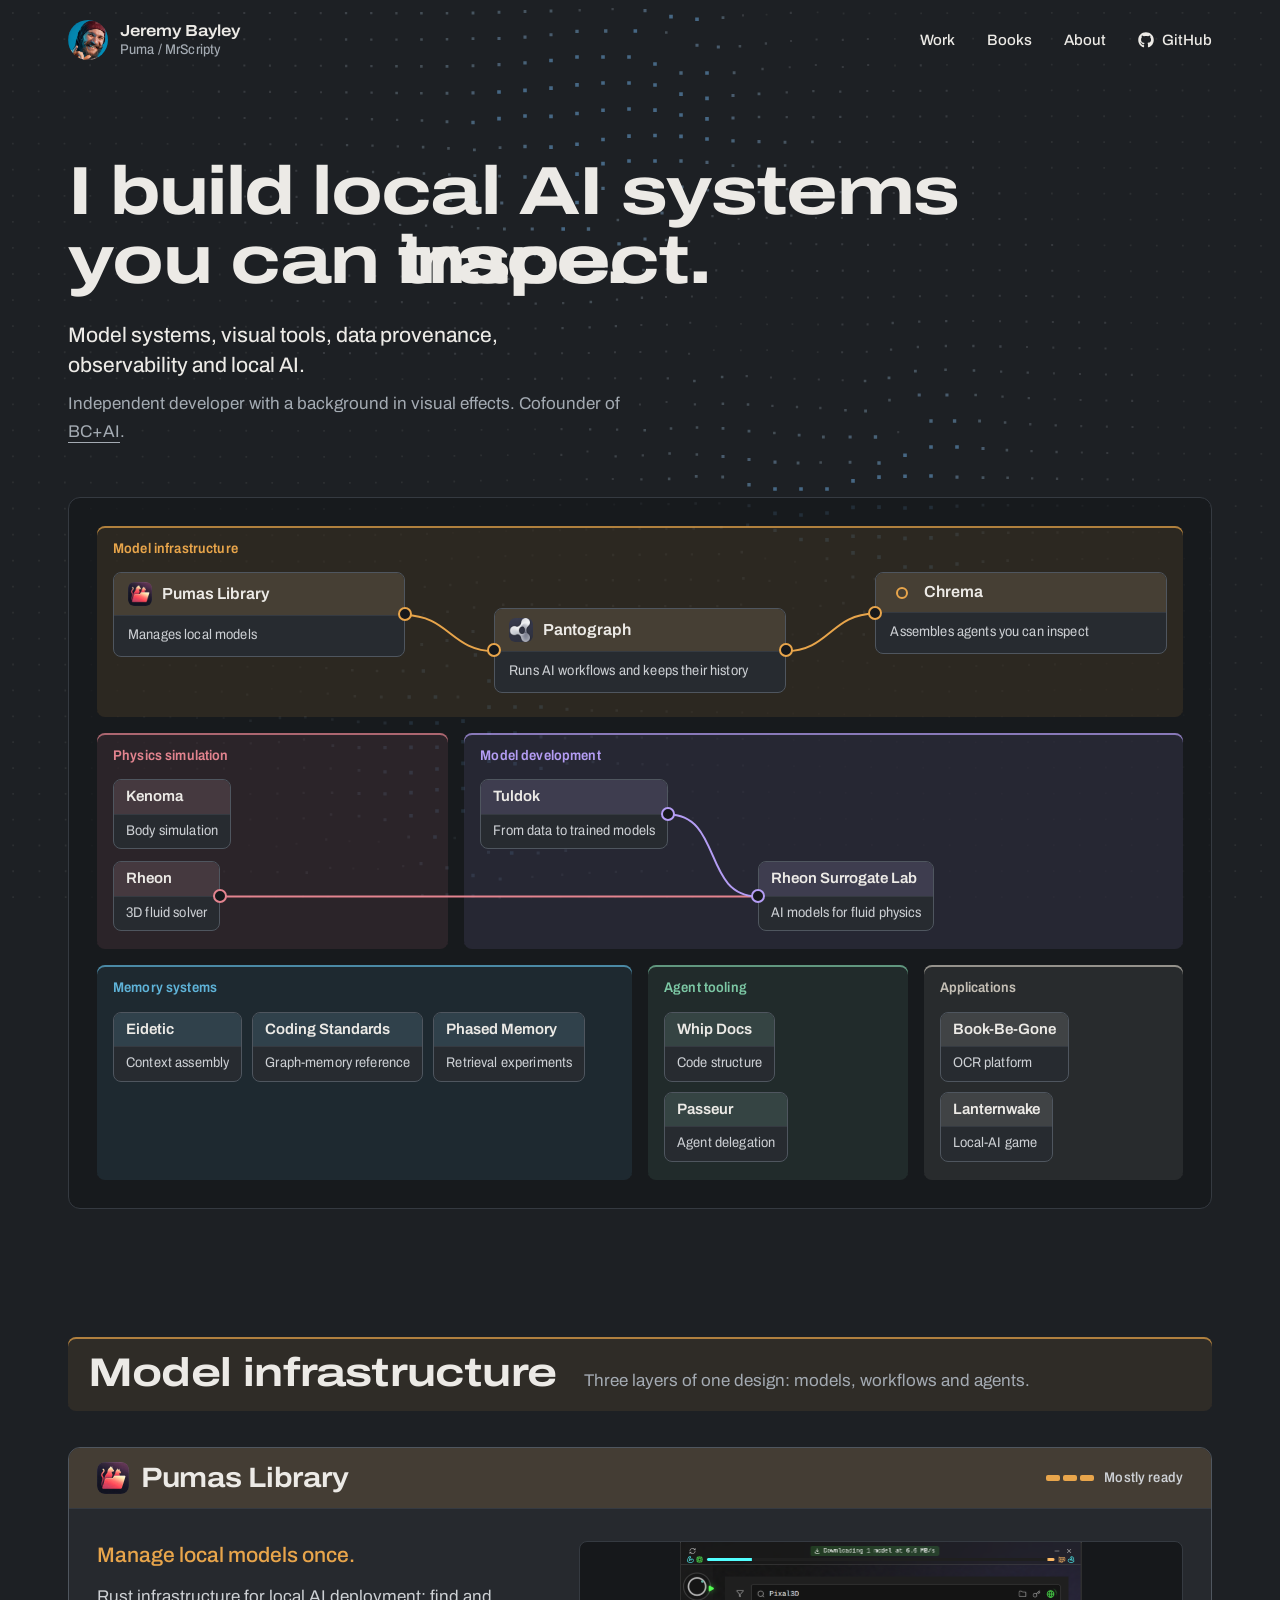
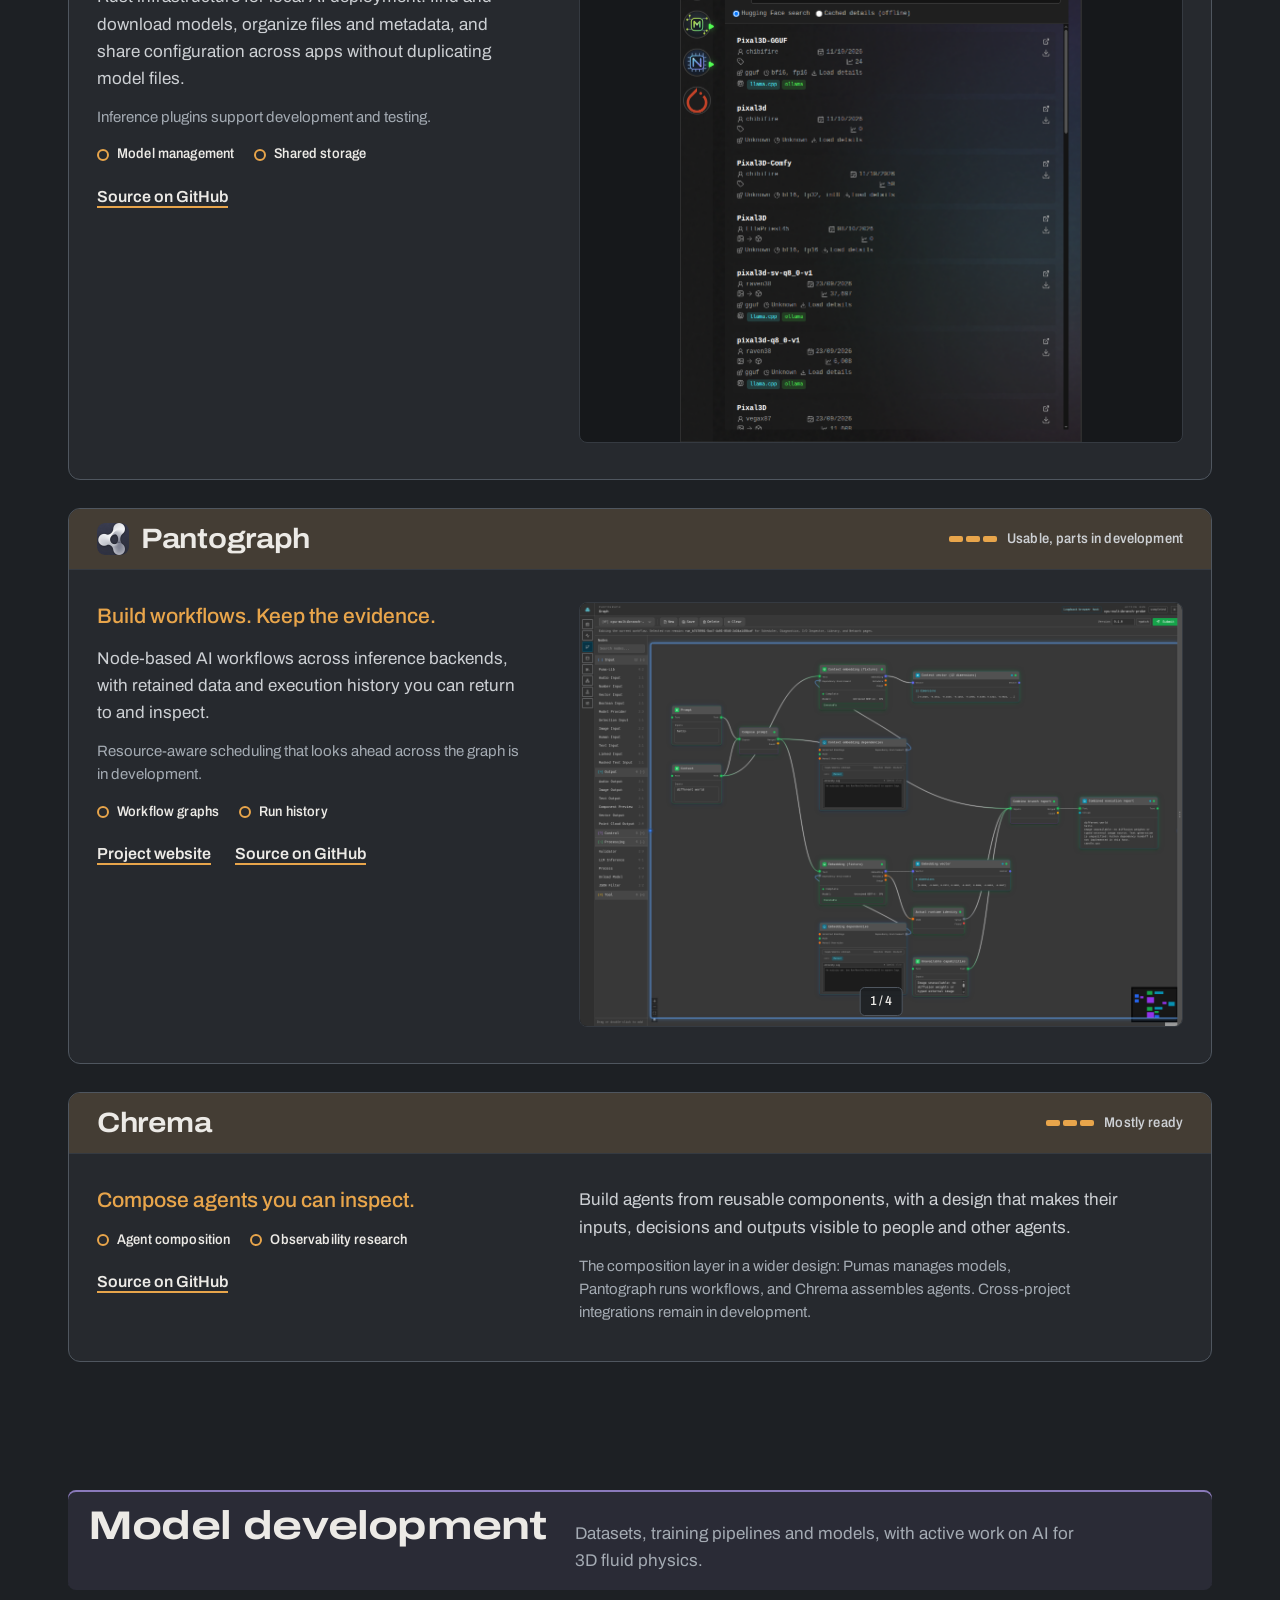
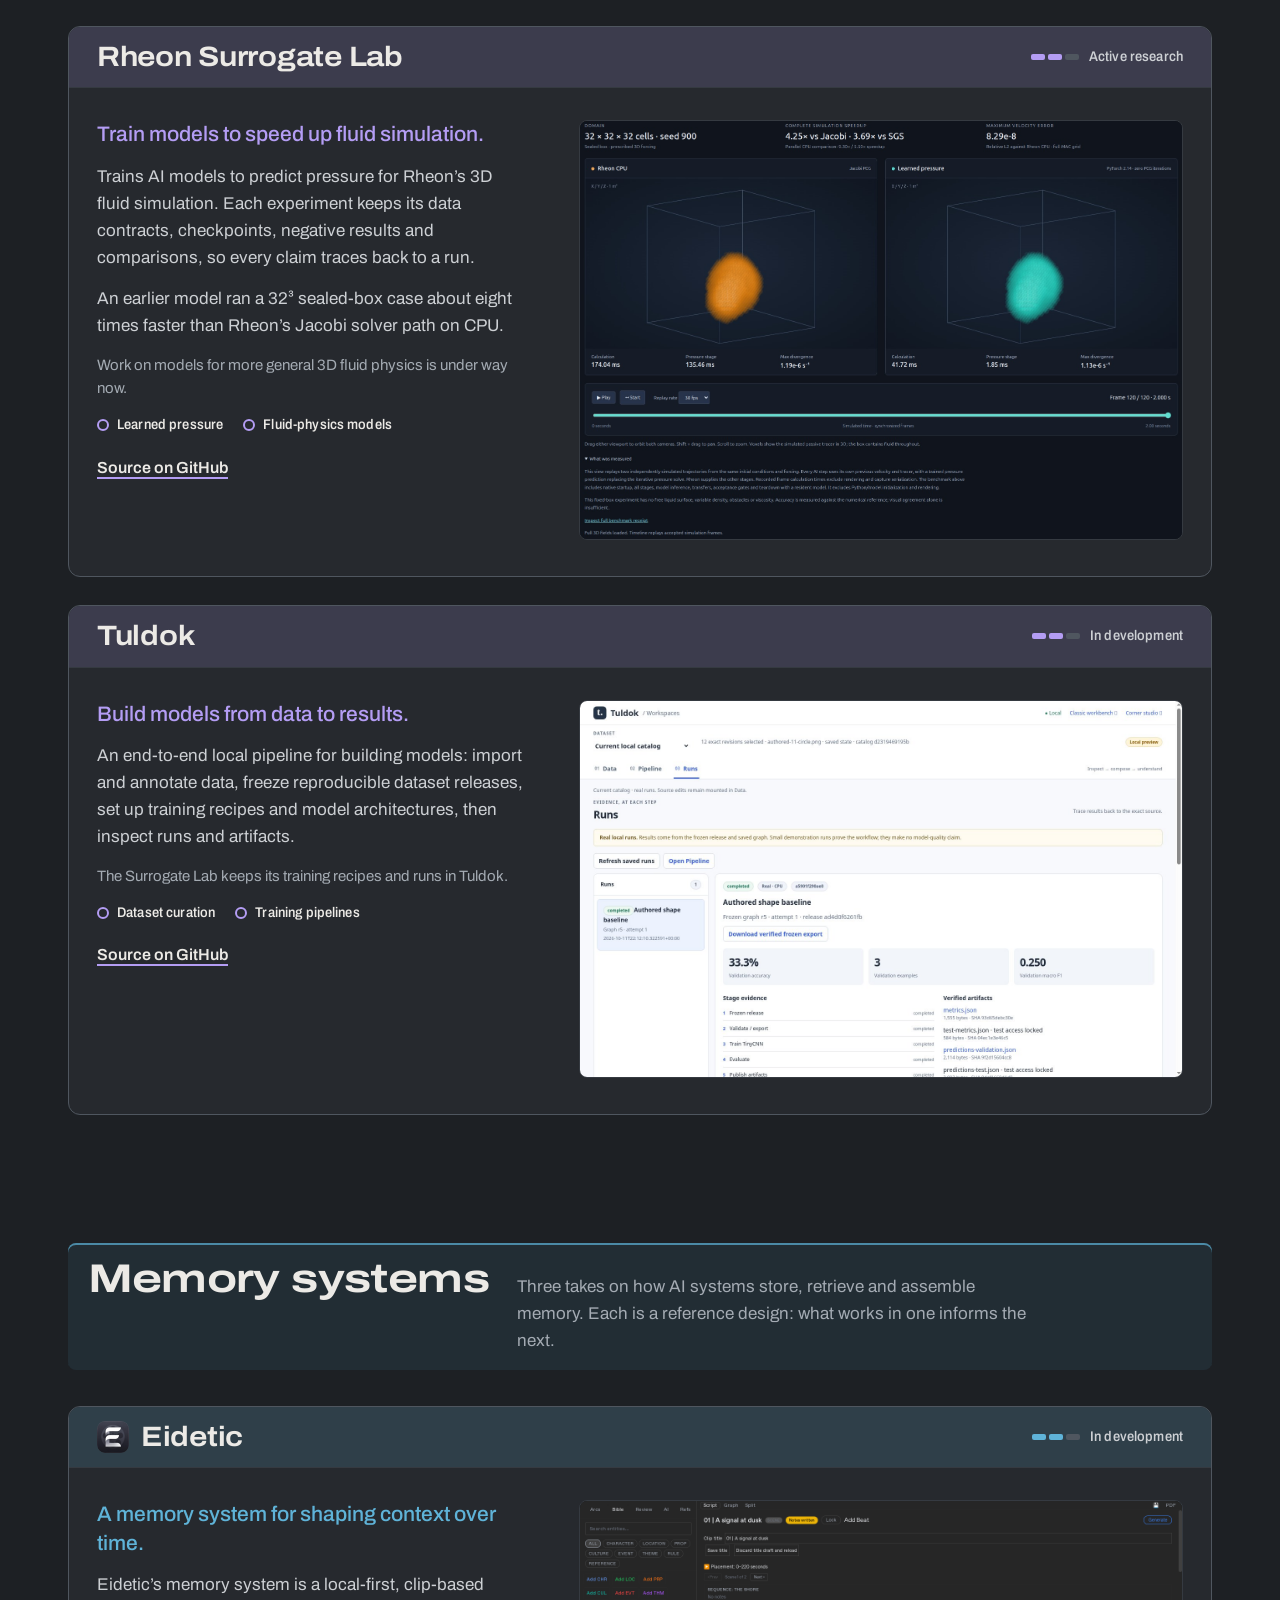
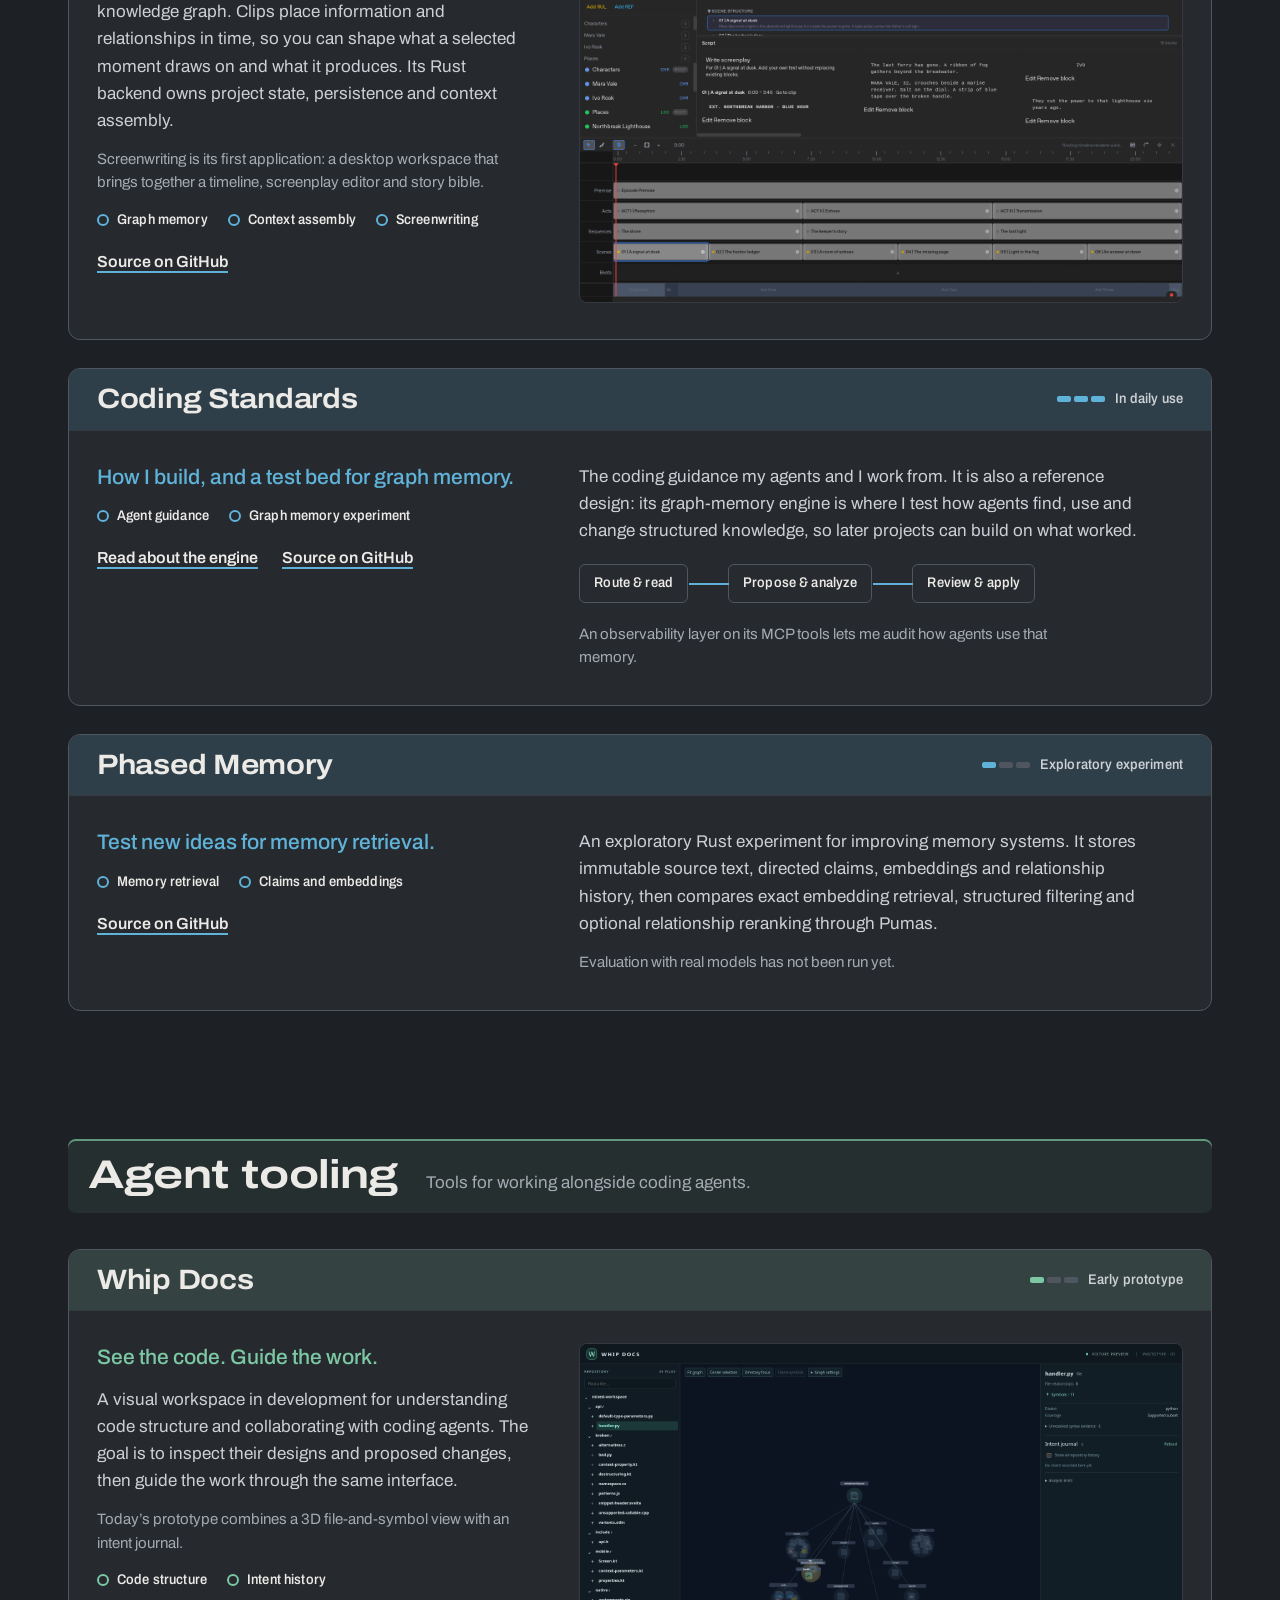
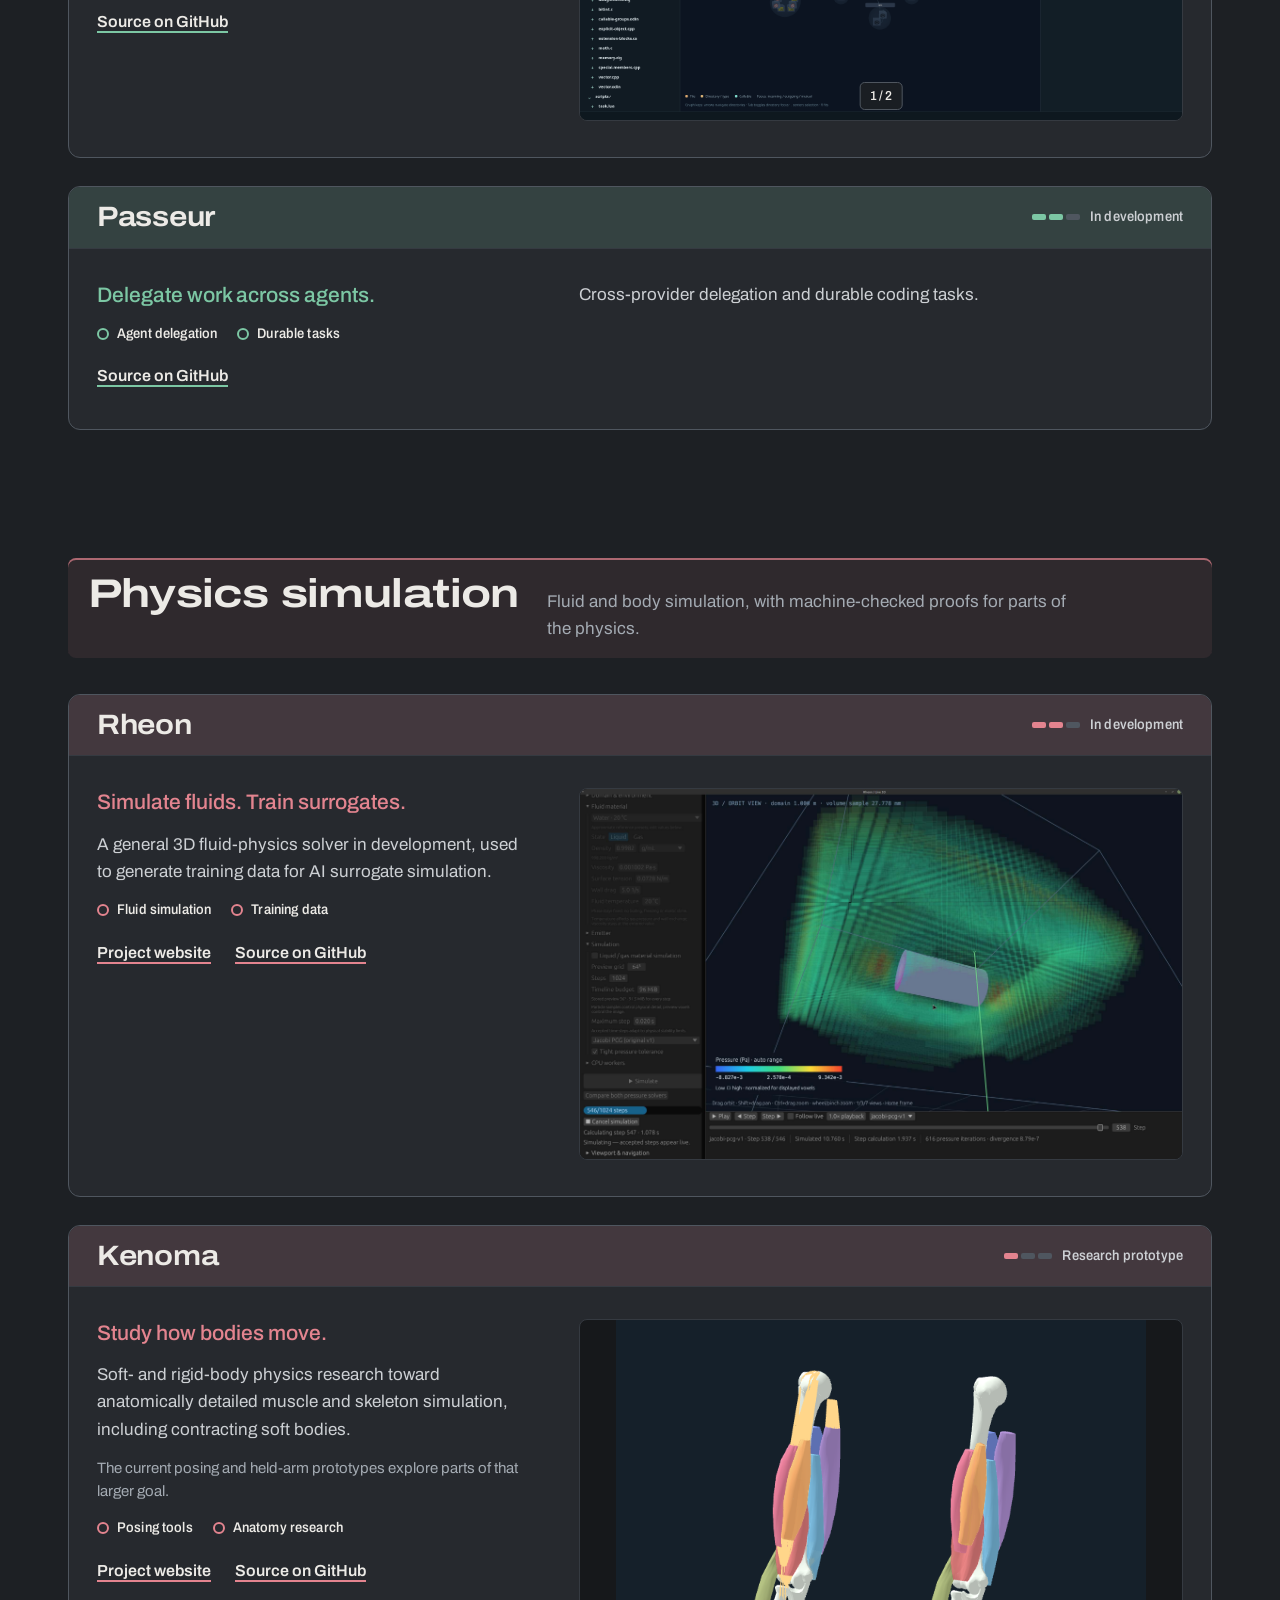
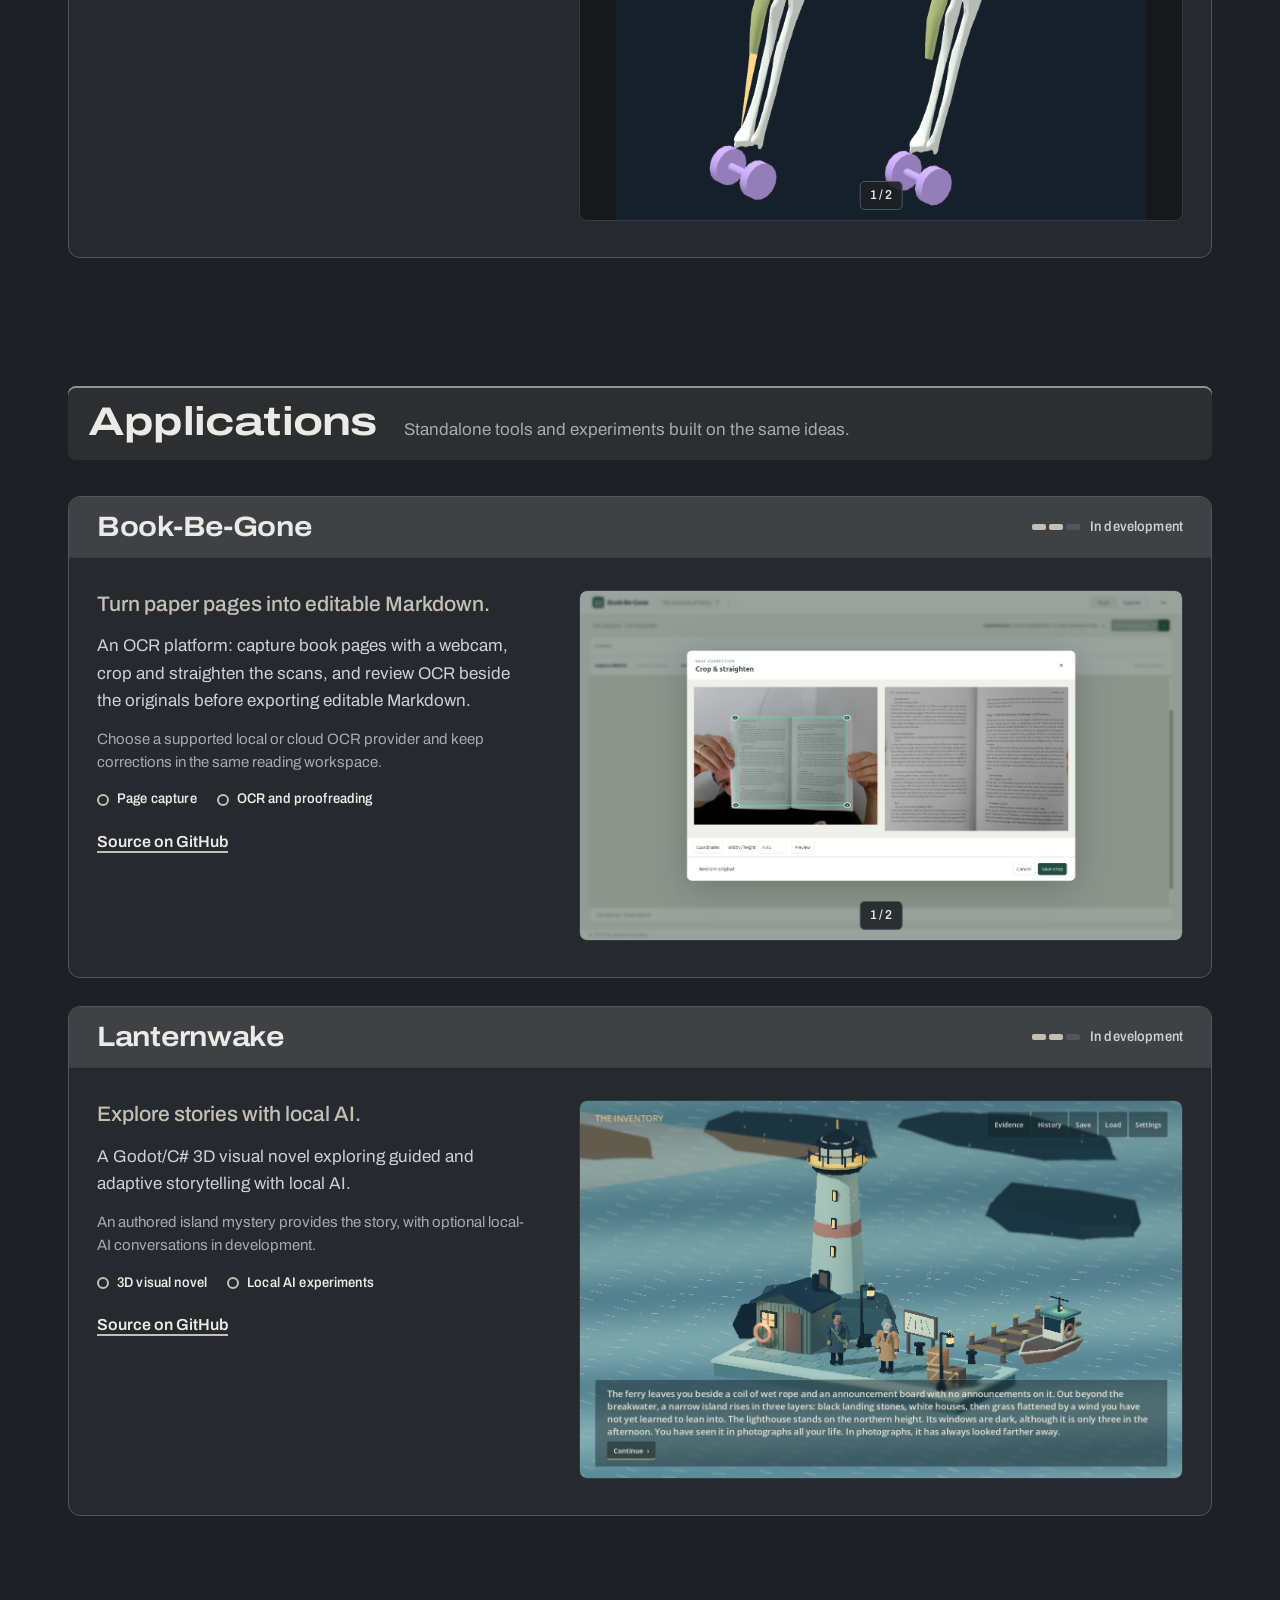
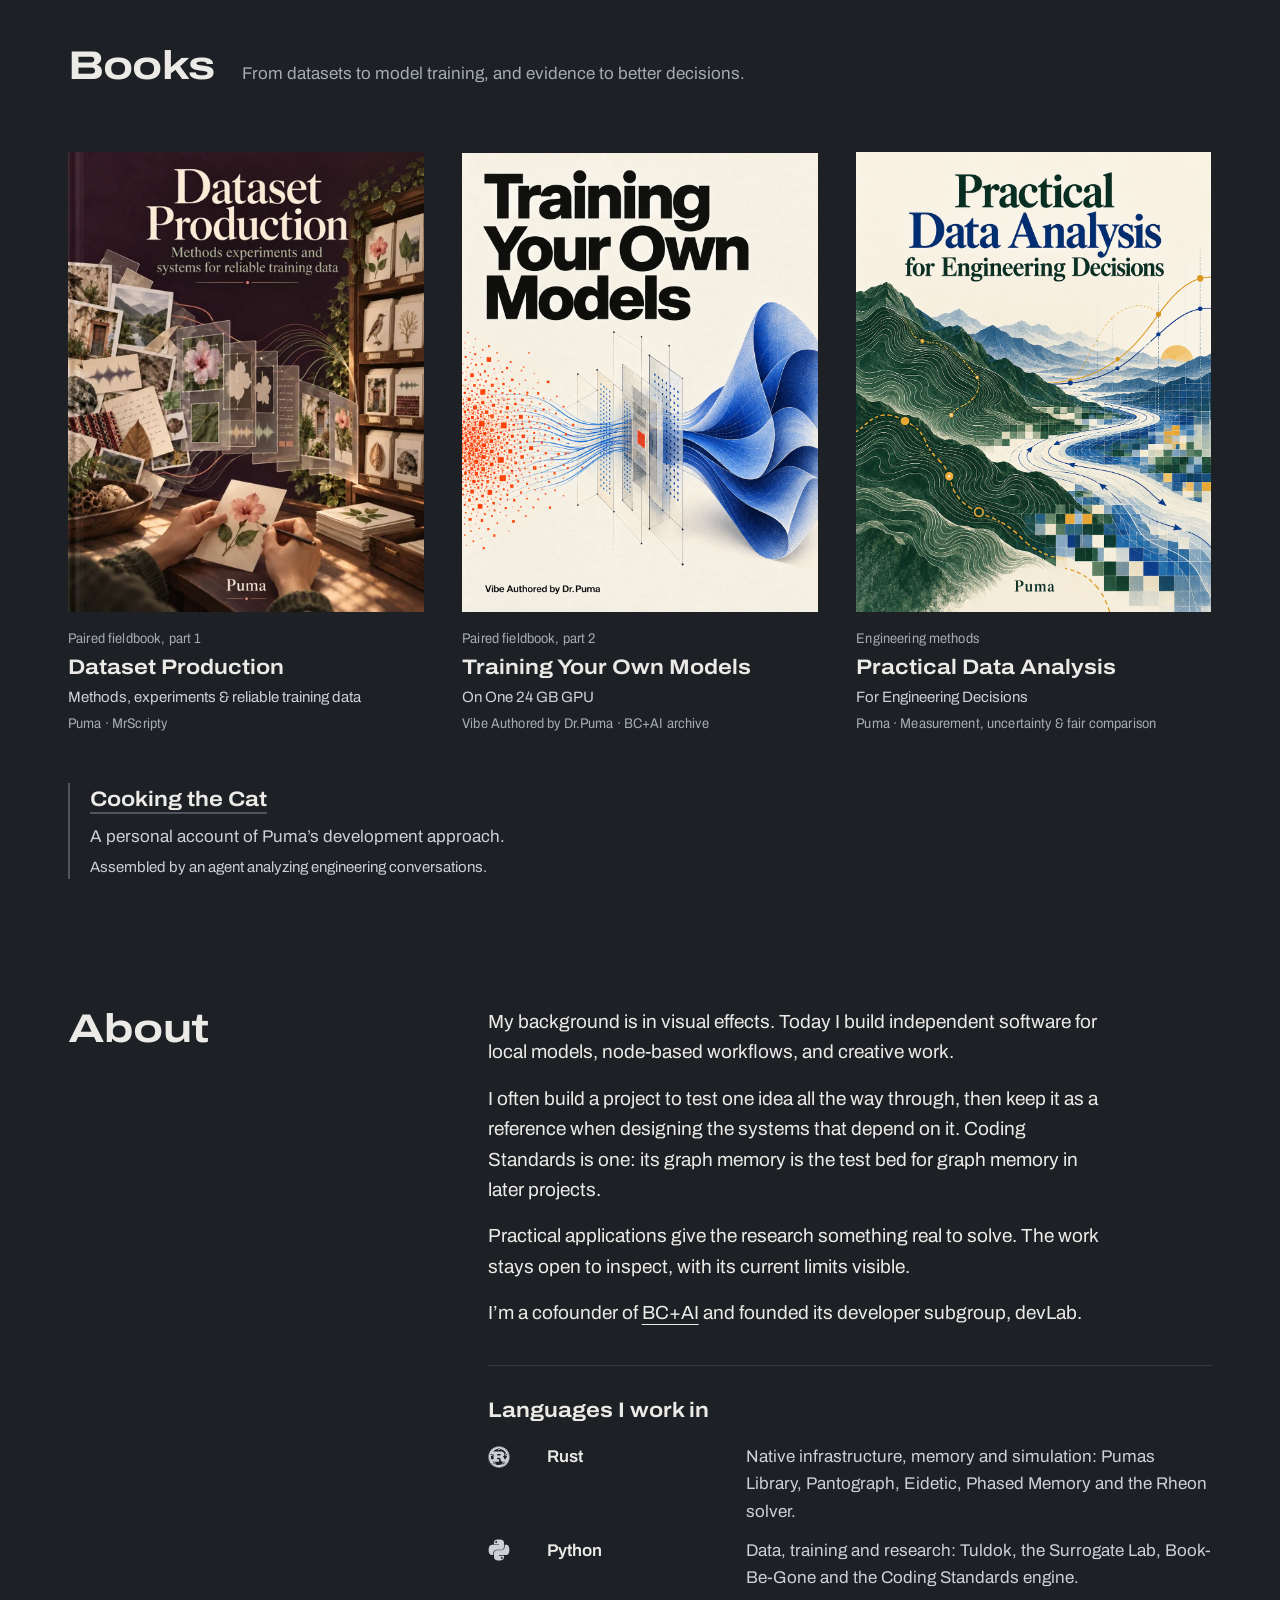
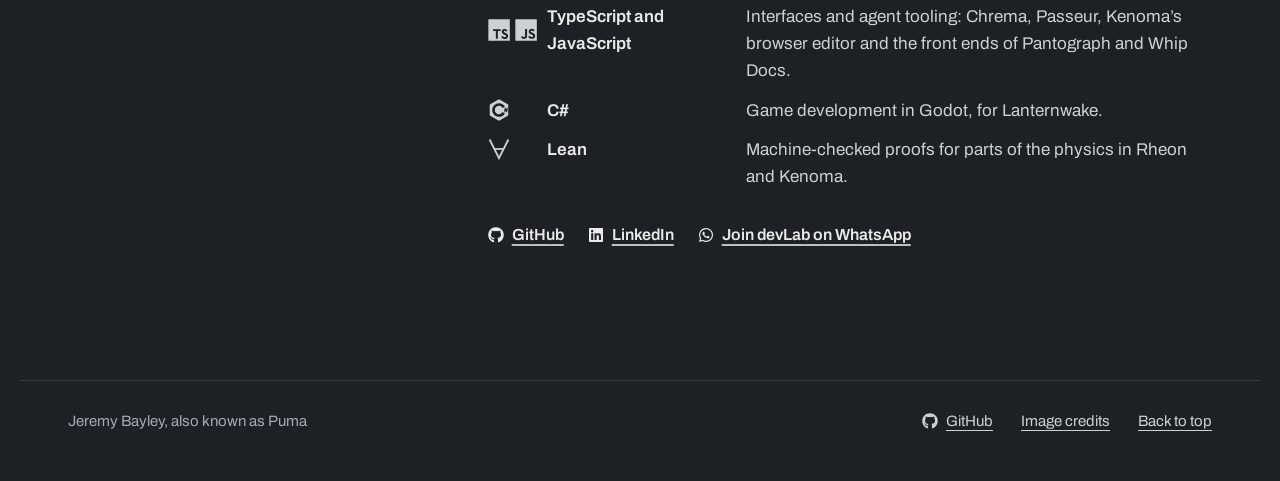
==== commit f99cc665: "Redesign portfolio as a node-canvas layout for AI hiring Rebuild the portfolio around a node-editor " ====
--- a/docs/portfolio/index.html
+++ b/docs/portfolio/index.html
@@ -1,24 +1,366 @@
 <!doctype html>
-<html lang="en"><head><meta charset="utf-8"><meta name="viewport" content="width=device-width,initial-scale=1"><meta name="color-scheme" content="dark"><meta name="theme-color" content="#101815"><meta name="description" content="Puma / Jeremy Bayley: independent software, creative tools and practical research."><title>Puma · Jeremy Bayley — Systems, tools &amp; research</title><link rel="icon" href="assets/favicon.svg" type="image/svg+xml"><link rel="stylesheet" href="styles.309e3377b081.css"><script src="script.9ce4ad0e82d9.js" defer></script></head>
-<body><a class="skip-link" href="#main">Skip to content</a>
-<header class="site-header"><a class="wordmark" href="#top" aria-label="Puma, back to top"><img class="profile-photo" src="puma.jpg?v=661bb77b05d5" alt="Puma’s profile photo" width="1176" height="1174" decoding="async"><span>PUMA<small>JEREMY BAYLEY / MR. SCRIPTY</small></span></a><nav aria-label="Main navigation"><a href="#work">Work</a><a href="#books">Books</a><a href="#about">About</a><a class="nav-github" href="https://github.com/MrScripty"><svg class="icon brand-icon" viewBox="0 0 496 512" fill="currentColor" aria-hidden="true" focusable="false"><path d="M165.9 397.4c0 2-2.3 3.6-5.2 3.6-3.3.3-5.6-1.3-5.6-3.6 0-2 2.3-3.6 5.2-3.6 3-.3 5.6 1.3 5.6 3.6zm-31.1-4.5c-.7 2 1.3 4.3 4.3 4.9 2.6 1 5.6 0 6.2-2s-1.3-4.3-4.3-5.2c-2.6-.7-5.5.3-6.2 2.3zm44.2-1.7c-2.9.7-4.9 2.6-4.6 4.9.3 2 2.9 3.3 5.9 2.6 2.9-.7 4.9-2.6 4.6-4.6-.3-1.9-3-3.2-5.9-2.9zM244.8 8C106.1 8 0 113.3 0 252c0 110.9 69.8 205.8 169.5 239.2 12.8 2.3 17.3-5.6 17.3-12.1 0-6.2-.3-40.4-.3-61.4 0 0-70 15-84.7-29.8 0 0-11.4-29.1-27.8-36.6 0 0-22.9-15.7 1.6-15.4 0 0 24.9 2 38.6 25.8 21.9 38.6 58.6 27.5 72.9 20.9 2.3-16 8.8-27.1 16-33.7-55.9-6.2-112.3-14.3-112.3-110.5 0-27.5 7.6-41.3 23.6-58.9-2.6-6.5-11.1-33.3 2.6-67.9 20.9-6.5 69 27 69 27 20-5.6 41.5-8.5 62.8-8.5s42.8 2.9 62.8 8.5c0 0 48.1-33.6 69-27 13.7 34.7 5.2 61.4 2.6 67.9 16 17.7 25.8 31.5 25.8 58.9 0 96.5-58.9 104.2-114.8 110.5 9.2 7.9 17 22.9 17 46.4 0 33.7-.3 75.4-.3 83.6 0 6.5 4.6 14.4 17.3 12.1C428.2 457.8 496 362.9 496 252 496 113.3 383.5 8 244.8 8zM97.2 352.9c-1.3 1-1 3.3.7 5.2 1.6 1.6 3.9 2.3 5.2 1 1.3-1 1-3.3-.7-5.2-1.6-1.6-3.9-2.3-5.2-1zm-10.8-8.1c-.7 1.3.3 2.9 2.3 3.9 1.6 1 3.6.7 4.3-.7.7-1.3-.3-2.9-2.3-3.9-2-.6-3.6-.3-4.3.7zm32.4 35.6c-1.6 1.3-1 4.3 1.3 6.2 2.3 2.3 5.2 2.6 6.5 1 1.3-1.3.7-4.3-1.3-6.2-2.2-2.3-5.2-2.6-6.5-1zm-11.4-14.7c-1.6 1-1.6 3.6 0 5.9 1.6 2.3 4.3 3.3 5.6 2.3 1.6-1.3 1.6-3.9 0-6.2-1.4-2.3-4-3.3-5.6-2z"/></svg>GitHub</a></nav></header>
+<html lang="en">
+<head>
+<meta charset="utf-8">
+<meta name="viewport" content="width=device-width,initial-scale=1">
+<meta name="color-scheme" content="dark">
+<meta name="theme-color" content="#1d2024">
+<meta name="description" content="Jeremy Bayley (Puma): local AI infrastructure, model development, agent tooling and physics simulation.">
+<title>Jeremy Bayley, local AI systems</title>
+<link rel="icon" href="assets/favicon.svg" type="image/svg+xml">
+<link rel="preload" href="assets/fonts/archivo-latin-variable.woff2" as="font" type="font/woff2" crossorigin>
+<link rel="stylesheet" href="styles.197ed7b4af70.css">
+<script src="script.c1683b03fa38.js" defer></script>
+</head>
+<body>
+<canvas class="flow-field" aria-hidden="true"></canvas>
+<a class="skip-link" href="#main">Skip to content</a>
+<header class="site-header wrap">
+<a class="wordmark" href="#top" aria-label="Jeremy Bayley, back to top"><img class="profile-photo" src="puma.jpg?v=661bb77b05d5" alt="" width="1176" height="1174" decoding="async"><span>Jeremy Bayley<small>Puma / MrScripty</small></span></a>
+<nav aria-label="Main navigation"><a href="#work">Work</a><a href="#books">Books</a><a href="#about">About</a><a class="nav-github" href="https://github.com/MrScripty"><svg class="icon brand-icon" viewBox="0 0 496 512" fill="currentColor" aria-hidden="true" focusable="false"><path d="M165.9 397.4c0 2-2.3 3.6-5.2 3.6-3.3.3-5.6-1.3-5.6-3.6 0-2 2.3-3.6 5.2-3.6 3-.3 5.6 1.3 5.6 3.6zm-31.1-4.5c-.7 2 1.3 4.3 4.3 4.9 2.6 1 5.6 0 6.2-2s-1.3-4.3-4.3-5.2c-2.6-.7-5.5.3-6.2 2.3zm44.2-1.7c-2.9.7-4.9 2.6-4.6 4.9.3 2 2.9 3.3 5.9 2.6 2.9-.7 4.9-2.6 4.6-4.6-.3-1.9-3-3.2-5.9-2.9zM244.8 8C106.1 8 0 113.3 0 252c0 110.9 69.8 205.8 169.5 239.2 12.8 2.3 17.3-5.6 17.3-12.1 0-6.2-.3-40.4-.3-61.4 0 0-70 15-84.7-29.8 0 0-11.4-29.1-27.8-36.6 0 0-22.9-15.7 1.6-15.4 0 0 24.9 2 38.6 25.8 21.9 38.6 58.6 27.5 72.9 20.9 2.3-16 8.8-27.1 16-33.7-55.9-6.2-112.3-14.3-112.3-110.5 0-27.5 7.6-41.3 23.6-58.9-2.6-6.5-11.1-33.3 2.6-67.9 20.9-6.5 69 27 69 27 20-5.6 41.5-8.5 62.8-8.5s42.8 2.9 62.8 8.5c0 0 48.1-33.6 69-27 13.7 34.7 5.2 61.4 2.6 67.9 16 17.7 25.8 31.5 25.8 58.9 0 96.5-58.9 104.2-114.8 110.5 9.2 7.9 17 22.9 17 46.4 0 33.7-.3 75.4-.3 83.6 0 6.5 4.6 14.4 17.3 12.1C428.2 457.8 496 362.9 496 252 496 113.3 383.5 8 244.8 8zM97.2 352.9c-1.3 1-1 3.3.7 5.2 1.6 1.6 3.9 2.3 5.2 1 1.3-1 1-3.3-.7-5.2-1.6-1.6-3.9-2.3-5.2-1zm-10.8-8.1c-.7 1.3.3 2.9 2.3 3.9 1.6 1 3.6.7 4.3-.7.7-1.3-.3-2.9-2.3-3.9-2-.6-3.6-.3-4.3.7zm32.4 35.6c-1.6 1.3-1 4.3 1.3 6.2 2.3 2.3 5.2 2.6 6.5 1 1.3-1.3.7-4.3-1.3-6.2-2.2-2.3-5.2-2.6-6.5-1zm-11.4-14.7c-1.6 1-1.6 3.6 0 5.9 1.6 2.3 4.3 3.3 5.6 2.3 1.6-1.3 1.6-3.9 0-6.2-1.4-2.3-4-3.3-5.6-2z"/></svg>GitHub</a></nav>
+</header>
 <main id="main">
-<section class="hero wrap" id="top"><div class="hero-copy"><h1 class="hero-concepts"><span>Model systems.</span> <span>Visual tools.</span> <span>Data provenance.</span> <span>Observability.</span> <span>Local AI.</span></h1></div>
-<div class="landscape" aria-labelledby="landscape-title"><div class="map-heading"><h2 id="landscape-title">Project landscape</h2><a href="#context">+ Memory &amp; context ↗</a></div><div class="foundation-list"><a class="foundation foundation-pumas" href="#pumas"><img class="foundation-icon" src="assets/icons/pumas-icon.png" alt="" width="512" height="512"><div><small>MODEL INFRASTRUCTURE</small><strong>Pumas Library</strong><p>Shared model files, metadata &amp; configuration</p></div><svg class="foundation-glyph icon" viewBox="0 0 24 24" fill="none" stroke="currentColor" stroke-width="1.5" aria-hidden="true"><path d="M5 19 19 5M5 5h14v14"/></svg></a><a class="foundation" href="#pantograph"><img class="foundation-icon" src="assets/icons/pantograph-icon.png" alt="" width="512" height="512"><div><small>WORKFLOW EXECUTION</small><strong>Pantograph</strong><p>AI workflows &amp; retained execution history</p></div><svg class="foundation-glyph icon" viewBox="0 0 24 24" fill="none" stroke="currentColor" stroke-width="1.5" aria-hidden="true"><path d="M5 19 19 5M5 5h14v14"/></svg></a><a class="foundation foundation-chrema" href="#chrema"><span class="foundation-number">03</span><div><small>COMPOSABLE AGENTS</small><strong>Chrema</strong><p>Reusable agents &amp; observable decisions</p></div><svg class="foundation-glyph icon" viewBox="0 0 24 24" fill="none" stroke="currentColor" stroke-width="1.5" aria-hidden="true"><path d="M5 19 19 5M5 5h14v14"/></svg></a></div><div class="map-tools"><a href="#tuldok"><small>DATASETS</small><b>Tuldok</b></a><a href="#eidetic"><small>CONTEXT</small><b>Eidetic</b></a><a href="#rheon"><small>FLUID RESEARCH</small><b>Rheon</b></a><a href="#kenoma"><small>BODY PHYSICS</small><b>Kenoma</b></a></div><p class="map-caption">Models → execution → agent composition.<br> Integrations are developing separately.</p></div></section>
-<section class="work-section" id="work"><div class="wrap"><div class="section-heading"><p class="eyebrow">01 / SELECTED WORK</p><h2>Tools, with the work in view.</h2></div>
-<article class="feature feature-pumas" id="pumas"><div class="project-copy"><div class="project-kicker"><span>01 / MODEL INFRASTRUCTURE</span></div><h3 class="project-title"><img class="product-icon" src="assets/icons/pumas-icon.png" alt="" width="512" height="512">Pumas Library</h3><p class="project-deck">Manage local models once.</p><p>Rust infrastructure for local AI deployment: find and download models, organize files and metadata, and share configuration across apps without duplicating model files.</p><p>Inference plugins support development and testing.</p><div class="tags capability-tags"><span>Model management</span><span>Shared storage</span></div><div class="language-profile" data-repository="MrScripty/Pumas-Library" data-source-commit="ef9eead9fe6595f5b3152ef8df19c5dace30190b"><button class="language-toggle" type="button" aria-label="Pumas-Library authored-source language composition, excluding generated and dependency files: Rust 73.6%, TypeScript 14.2%, Python 8.7%, JavaScript 3.1%, Shell 0.2%, CSS &lt;0.1%, C &lt;0.1%, C# &lt;0.1%, HTML &lt;0.1%, PowerShell &lt;0.1%" aria-expanded="false" aria-controls="languages-pumas-library" title="Pumas-Library authored-source language composition, excluding generated and dependency files: Rust 73.6%, TypeScript 14.2%, Python 8.7%, JavaScript 3.1%, Shell 0.2%, CSS &lt;0.1%, C &lt;0.1%, C# &lt;0.1%, HTML &lt;0.1%, PowerShell &lt;0.1%"><span class="language-label">Authored source</span><span class="language-bar" aria-hidden="true"><span style="width:73.5942744528%;background:#dea584" data-language="Rust"></span><span style="width:14.1677561075%;background:#3178c6" data-language="TypeScript"></span><span style="width:8.7495201359%;background:#3572A5" data-language="Python"></span><span style="width:3.1071464695%;background:#f1e05a" data-language="JavaScript"></span><span style="width:0.2456670861%;background:#89e051" data-language="Shell"></span><span style="width:0.0923845827%;background:#663399" data-language="CSS"></span><span style="width:0.0274699409%;background:#555555" data-language="C"></span><span style="width:0.0075845486%;background:#7355dd" data-language="C#"></span><span style="width:0.0054916563%;background:#e34c26" data-language="HTML"></span><span style="width:0.0027050196%;background:#012456" data-language="PowerShell"></span></span></button><div class="language-key" id="languages-pumas-library" hidden><ul><li><span class="language-dot" style="background:#dea584"></span><span>Rust</span><b>73.6%</b></li><li><span class="language-dot" style="background:#3178c6"></span><span>TypeScript</span><b>14.2%</b></li><li><span class="language-dot" style="background:#3572A5"></span><span>Python</span><b>8.7%</b></li><li><span class="language-dot" style="background:#f1e05a"></span><span>JavaScript</span><b>3.1%</b></li><li><span class="language-dot" style="background:#89e051"></span><span>Shell</span><b>0.2%</b></li><li><span class="language-dot" style="background:#663399"></span><span>CSS</span><b>&lt;0.1%</b></li><li><span class="language-dot" style="background:#555555"></span><span>C</span><b>&lt;0.1%</b></li><li><span class="language-dot" style="background:#7355dd"></span><span>C#</span><b>&lt;0.1%</b></li><li><span class="language-dot" style="background:#e34c26"></span><span>HTML</span><b>&lt;0.1%</b></li><li><span class="language-dot" style="background:#012456"></span><span>PowerShell</span><b>&lt;0.1%</b></li></ul><small>Authored source bytes · ef9eead<br>Generated and dependency files excluded.</small></div></div><div class="project-links"><a class="text-link" href="https://github.com/MrScripty/Pumas-Library">Explore the source<svg class="icon" viewBox="0 0 24 24" fill="none" stroke="currentColor" stroke-width="1.6" stroke-linecap="round" stroke-linejoin="round" aria-hidden="true"><path d="M5 19 19 5M5 5h14v14"/></svg></a></div></div><div class="pumas-captures"><figure class="app-capture"><a class="capture-button" href="assets/PumasLibrary_search_v0.8.0.png?v=174078d0e2f5" aria-label="Enlarge Pumas Library: Hugging Face search"><img src="assets/PumasLibrary_search_v0.8.0.png?v=174078d0e2f5" alt="Pumas Library Hugging Face search results for Pixal3D, showing model names, repository authors, formats and download controls." width="805" height="1001" loading="lazy" decoding="async"><span class="capture-zoom">View full size <svg class="icon" viewBox="0 0 24 24" fill="none" stroke="currentColor" stroke-width="1.6" stroke-linecap="round" stroke-linejoin="round" aria-hidden="true"><path d="M5 19 19 5M5 5h14v14"/></svg></span></a></figure></div></article>
-<article class="feature feature-pantograph" id="pantograph"><div class="project-copy"><div class="project-kicker"><span>02 / WORKFLOW SYSTEMS</span></div><h3 class="project-title"><img class="product-icon" src="assets/icons/pantograph-icon.png" alt="" width="512" height="512">Pantograph</h3><p class="project-deck">Build workflows. Keep the evidence.</p><p>Node-based AI workflows across inference backends, with retained data and execution history you can return to and inspect.</p><p>Resource-aware scheduling that looks ahead across the graph is in development.</p><div class="tags capability-tags"><span>Workflow graphs</span><span>Run history</span></div><div class="language-profile" data-repository="MrScripty/Pantograph" data-source-commit="07b23d47b2cdfae5669bbda78515c9c728081031"><button class="language-toggle" type="button" aria-label="Pantograph authored-source language composition, excluding generated and dependency files: Rust 83.0%, TypeScript 8.6%, Svelte 5.2%, Python 1.9%, JavaScript 0.8%, Shell 0.2%, C# 0.2%, CSS &lt;0.1%, Elixir &lt;0.1%, HTML &lt;0.1%" aria-expanded="false" aria-controls="languages-pantograph" title="Pantograph authored-source language composition, excluding generated and dependency files: Rust 83.0%, TypeScript 8.6%, Svelte 5.2%, Python 1.9%, JavaScript 0.8%, Shell 0.2%, C# 0.2%, CSS &lt;0.1%, Elixir &lt;0.1%, HTML &lt;0.1%"><span class="language-label">Authored source</span><span class="language-bar" aria-hidden="true"><span style="width:83.0140640200%;background:#dea584" data-language="Rust"></span><span style="width:8.5964086450%;background:#3178c6" data-language="TypeScript"></span><span style="width:5.1654473600%;background:#ff3e00" data-language="Svelte"></span><span style="width:1.9003008996%;background:#3572A5" data-language="Python"></span><span style="width:0.8295640762%;background:#f1e05a" data-language="JavaScript"></span><span style="width:0.2376535153%;background:#89e051" data-language="Shell"></span><span style="width:0.1888847591%;background:#7355dd" data-language="C#"></span><span style="width:0.0340754364%;background:#663399" data-language="CSS"></span><span style="width:0.0319997218%;background:#8847B9" data-language="Elixir"></span><span style="width:0.0016015666%;background:#e34c26" data-language="HTML"></span></span></button><div class="language-key" id="languages-pantograph" hidden><ul><li><span class="language-dot" style="background:#dea584"></span><span>Rust</span><b>83.0%</b></li><li><span class="language-dot" style="background:#3178c6"></span><span>TypeScript</span><b>8.6%</b></li><li><span class="language-dot" style="background:#ff3e00"></span><span>Svelte</span><b>5.2%</b></li><li><span class="language-dot" style="background:#3572A5"></span><span>Python</span><b>1.9%</b></li><li><span class="language-dot" style="background:#f1e05a"></span><span>JavaScript</span><b>0.8%</b></li><li><span class="language-dot" style="background:#89e051"></span><span>Shell</span><b>0.2%</b></li><li><span class="language-dot" style="background:#7355dd"></span><span>C#</span><b>0.2%</b></li><li><span class="language-dot" style="background:#663399"></span><span>CSS</span><b>&lt;0.1%</b></li><li><span class="language-dot" style="background:#8847B9"></span><span>Elixir</span><b>&lt;0.1%</b></li><li><span class="language-dot" style="background:#e34c26"></span><span>HTML</span><b>&lt;0.1%</b></li></ul><small>Authored source bytes · 07b23d4<br>Generated and dependency files excluded.</small></div></div><div class="project-links"><a class="text-link" href="https://mrscripty.github.io/Pantograph/">Website<svg class="icon" viewBox="0 0 24 24" fill="none" stroke="currentColor" stroke-width="1.6" stroke-linecap="round" stroke-linejoin="round" aria-hidden="true"><path d="M5 19 19 5M5 5h14v14"/></svg></a><a class="text-link" href="https://github.com/MrScripty/Pantograph">Source<svg class="icon" viewBox="0 0 24 24" fill="none" stroke="currentColor" stroke-width="1.6" stroke-linecap="round" stroke-linejoin="round" aria-hidden="true"><path d="M5 19 19 5M5 5h14v14"/></svg></a></div></div><div class="project-visual"><div class="capture-gallery" data-gallery="Pantograph"><figure class="app-capture"><a class="capture-button" href="assets/pantograph-inference-multibranch-graph-completed.png?v=d48e36d267e7" aria-label="Enlarge Two inference branches, one workflow"><img src="assets/pantograph-inference-multibranch-graph-completed.png?v=d48e36d267e7" alt="Actual Pantograph 13-node graph showing two completed untrained Candle CPU embedding branches, eight- and twelve-dimensional vector outputs, and a combined report that states unavailable capabilities." width="2560" height="1800" loading="lazy" decoding="async"><span class="capture-zoom">View full size <svg class="icon" viewBox="0 0 24 24" fill="none" stroke="currentColor" stroke-width="1.6" stroke-linecap="round" stroke-linejoin="round" aria-hidden="true"><path d="M5 19 19 5M5 5h14v14"/></svg></span></a></figure><figure class="app-capture"><a class="capture-button" href="assets/pantograph-inference-multibranch-retained-output.png?v=21f74817ab9e" aria-label="Enlarge Inspect the retained output"><img src="assets/pantograph-inference-multibranch-retained-output.png?v=21f74817ab9e" alt="Pantograph I/O Inspector showing the same 13-node workflow and its retained eight-dimensional embedding vector." width="2560" height="1800" loading="lazy" decoding="async"><span class="capture-zoom">View full size <svg class="icon" viewBox="0 0 24 24" fill="none" stroke="currentColor" stroke-width="1.6" stroke-linecap="round" stroke-linejoin="round" aria-hidden="true"><path d="M5 19 19 5M5 5h14v14"/></svg></span></a></figure><figure class="app-capture"><a class="capture-button" href="assets/pantograph-inference-multibranch-diagnostics.png?v=797ea7038a73" aria-label="Enlarge Trace the same run"><img src="assets/pantograph-inference-multibranch-diagnostics.png?v=797ea7038a73" alt="Pantograph Diagnostics showing 22 projected events, both inference owners and the terminal event for the completed multi-branch run." width="2560" height="1800" loading="lazy" decoding="async"><span class="capture-zoom">View full size <svg class="icon" viewBox="0 0 24 24" fill="none" stroke="currentColor" stroke-width="1.6" stroke-linecap="round" stroke-linejoin="round" aria-hidden="true"><path d="M5 19 19 5M5 5h14v14"/></svg></span></a></figure><figure class="app-capture"><a class="capture-button" href="assets/pantograph-inference-multibranch-scheduler.png?v=7bfa03d810b4" aria-label="Enlarge See execution state"><img src="assets/pantograph-inference-multibranch-scheduler.png?v=7bfa03d810b4" alt="Pantograph Scheduler showing the completed multi-branch CPU workflow and its event timeline. Estimate and cache fields retain their unavailable or unknown states." width="2560" height="1800" loading="lazy" decoding="async"><span class="capture-zoom">View full size <svg class="icon" viewBox="0 0 24 24" fill="none" stroke="currentColor" stroke-width="1.6" stroke-linecap="round" stroke-linejoin="round" aria-hidden="true"><path d="M5 19 19 5M5 5h14v14"/></svg></span></a></figure></div></div></article>
-<article class="chrema-panel" id="chrema"><div><div class="project-kicker"><span>03 / COMPOSABLE AGENTS</span></div><h3 class="project-title">Chrema</h3><p class="project-deck">Compose agents you can inspect.</p><div class="tags capability-tags"><span>Agent composition</span><span>Observability research</span></div><div class="language-profile" data-repository="MrScripty/Chrema" data-source-commit="75fba334d35378f3205746cbf6467700baa07671"><button class="language-toggle" type="button" aria-label="Chrema authored-source language composition, excluding generated and dependency files: JavaScript 91.0%, PLpgSQL 9.0%" aria-expanded="false" aria-controls="languages-chrema" title="Chrema authored-source language composition, excluding generated and dependency files: JavaScript 91.0%, PLpgSQL 9.0%"><span class="language-label">Authored source</span><span class="language-bar" aria-hidden="true"><span style="width:90.9972425675%;background:#f1e05a" data-language="JavaScript"></span><span style="width:9.0027574325%;background:#336790" data-language="PLpgSQL"></span></span></button><div class="language-key" id="languages-chrema" hidden><ul><li><span class="language-dot" style="background:#f1e05a"></span><span>JavaScript</span><b>91.0%</b></li><li><span class="language-dot" style="background:#336790"></span><span>PLpgSQL</span><b>9.0%</b></li></ul><small>Authored source bytes · 75fba33<br>Generated and dependency files excluded.</small></div></div><div class="project-links"><a class="text-link" href="https://github.com/MrScripty/Chrema">Source<svg class="icon" viewBox="0 0 24 24" fill="none" stroke="currentColor" stroke-width="1.6" stroke-linecap="round" stroke-linejoin="round" aria-hidden="true"><path d="M5 19 19 5M5 5h14v14"/></svg></a></div></div><div><p>Build agents from reusable components, with a design that makes their inputs, decisions and outputs visible to people and other agents.</p><p class="subtle">The composition layer in a wider design: Pumas manages models, Pantograph runs workflows, and Chrema assembles agents. Cross-project integrations remain in development.</p></div></article>
-</div></section>
-<section class="context-section wrap" id="context"><div class="section-heading"><p class="eyebrow">02 / MEMORY &amp; CONTEXT</p><h2>Shape knowledge. Keep context.</h2></div><div class="application-grid"><section class="tool-card app-section" id="tuldok"><div class="app-copy"><p class="eyebrow">04 / DATASET TOOLING</p><h3 class="project-title">Tuldok</h3><p class="project-deck">Shape data for model training.</p><p>Create and curate model-training datasets, review the data, and follow workflows through to training results.</p><div class="tags capability-tags"><span>Dataset curation</span><span>Training workflows</span></div><div class="language-profile" data-repository="MrScripty/Tuldok" data-source-commit="c522bf6b5eaf94d89811578c9e73aecfdba4ef9e"><button class="language-toggle" type="button" aria-label="Tuldok authored-source language composition, excluding generated and dependency files: Python 50.7%, JavaScript 46.8%, HTML 1.8%, CSS 0.7%" aria-expanded="false" aria-controls="languages-tuldok" title="Tuldok authored-source language composition, excluding generated and dependency files: Python 50.7%, JavaScript 46.8%, HTML 1.8%, CSS 0.7%"><span class="language-label">Authored source</span><span class="language-bar" aria-hidden="true"><span style="width:50.6627968570%;background:#3572A5" data-language="Python"></span><span style="width:46.7782750220%;background:#f1e05a" data-language="JavaScript"></span><span style="width:1.8381383328%;background:#e34c26" data-language="HTML"></span><span style="width:0.7207897881%;background:#663399" data-language="CSS"></span></span></button><div class="language-key" id="languages-tuldok" hidden><ul><li><span class="language-dot" style="background:#3572A5"></span><span>Python</span><b>50.7%</b></li><li><span class="language-dot" style="background:#f1e05a"></span><span>JavaScript</span><b>46.8%</b></li><li><span class="language-dot" style="background:#e34c26"></span><span>HTML</span><b>1.8%</b></li><li><span class="language-dot" style="background:#663399"></span><span>CSS</span><b>0.7%</b></li></ul><small>Authored source bytes · c522bf6<br>Generated and dependency files excluded.</small></div></div><div class="project-links"><a class="text-link" href="https://github.com/MrScripty/Tuldok">Source<svg class="icon" viewBox="0 0 24 24" fill="none" stroke="currentColor" stroke-width="1.6" stroke-linecap="round" stroke-linejoin="round" aria-hidden="true"><path d="M5 19 19 5M5 5h14v14"/></svg></a></div></div><div class="project-visual"><figure class="app-capture"><a class="capture-button" href="assets/tuldok-workspace-results.jpg?v=34fdf853af38" aria-label="Enlarge Tuldok completed image-classifier run"><img src="assets/tuldok-workspace-results.jpg?v=34fdf853af38" alt="Tuldok Runs workspace showing a completed CPU image-classifier run, its frozen graph and release, validation metrics on three examples, completed stages, and verified artifacts." width="1440" height="900" loading="lazy" decoding="async"><span class="capture-zoom">View full size <svg class="icon" viewBox="0 0 24 24" fill="none" stroke="currentColor" stroke-width="1.6" stroke-linecap="round" stroke-linejoin="round" aria-hidden="true"><path d="M5 19 19 5M5 5h14v14"/></svg></span></a></figure></div></section><section class="tool-card app-section" id="book-be-gone"><div class="app-copy"><p class="eyebrow">BOOK DIGITIZATION</p><h3 class="project-title">Book-Be-Gone</h3><p class="project-deck">Turn paper pages into editable Markdown.</p><p>Capture book pages with a webcam, crop and straighten the scans, and review OCR beside the originals before exporting editable Markdown.</p><p>Choose a supported local or cloud OCR provider and keep corrections in the same reading workspace.</p><div class="tags capability-tags"><span>Page capture</span><span>OCR &amp; proofreading</span></div><div class="language-profile" data-repository="MrScripty/Book-Be-Gone" data-source-commit="ea6a3fa2e2bfe3605ad932731f5693e2754ce07d"><button class="language-toggle" type="button" aria-label="Book-Be-Gone authored-source language composition, excluding generated and dependency files: Python 64.8%, JavaScript 19.6%, Svelte 15.3%, HTML 0.3%" aria-expanded="false" aria-controls="languages-book-be-gone" title="Book-Be-Gone authored-source language composition, excluding generated and dependency files: Python 64.8%, JavaScript 19.6%, Svelte 15.3%, HTML 0.3%"><span class="language-label">Authored source</span><span class="language-bar" aria-hidden="true"><span style="width:64.8244882740%;background:#3572A5" data-language="Python"></span><span style="width:19.6300869204%;background:#f1e05a" data-language="JavaScript"></span><span style="width:15.2794926183%;background:#ff3e00" data-language="Svelte"></span><span style="width:0.2659321873%;background:#e34c26" data-language="HTML"></span></span></button><div class="language-key" id="languages-book-be-gone" hidden><ul><li><span class="language-dot" style="background:#3572A5"></span><span>Python</span><b>64.8%</b></li><li><span class="language-dot" style="background:#f1e05a"></span><span>JavaScript</span><b>19.6%</b></li><li><span class="language-dot" style="background:#ff3e00"></span><span>Svelte</span><b>15.3%</b></li><li><span class="language-dot" style="background:#e34c26"></span><span>HTML</span><b>0.3%</b></li></ul><small>Authored source bytes · ea6a3fa<br>Generated and dependency files excluded.</small></div></div><div class="project-links"><a class="text-link" href="https://github.com/MrScripty/Book-Be-Gone">Source<svg class="icon" viewBox="0 0 24 24" fill="none" stroke="currentColor" stroke-width="1.6" stroke-linecap="round" stroke-linejoin="round" aria-hidden="true"><path d="M5 19 19 5M5 5h14v14"/></svg></a></div></div><div class="project-visual"><div class="capture-gallery" data-gallery="Book-Be-Gone"><figure class="app-capture"><a class="capture-button" href="assets/book-be-gone_scan.jpg?v=5d8d069abc09" aria-label="Enlarge Book-Be-Gone: Crop and straighten a page"><img src="assets/book-be-gone_scan.jpg?v=5d8d069abc09" alt="Book-Be-Gone crop-and-straighten dialog showing the photographed book spread, four corner handles and the corrected-page preview." width="2559" height="1485" loading="lazy" decoding="async"><span class="capture-zoom">View full size <svg class="icon" viewBox="0 0 24 24" fill="none" stroke="currentColor" stroke-width="1.6" stroke-linecap="round" stroke-linejoin="round" aria-hidden="true"><path d="M5 19 19 5M5 5h14v14"/></svg></span></a></figure><figure class="app-capture"><a class="capture-button" href="assets/book-be-gone_ocr.jpg?v=eaefc20b598d" aria-label="Enlarge Book-Be-Gone: Review OCR beside the original"><img src="assets/book-be-gone_ocr.jpg?v=eaefc20b598d" alt="Book-Be-Gone Read workspace with the original scanned spread on the left, editable OCR transcript on the right, and page navigation and OCR controls above." width="2559" height="1491" loading="lazy" decoding="async"><span class="capture-zoom">View full size <svg class="icon" viewBox="0 0 24 24" fill="none" stroke="currentColor" stroke-width="1.6" stroke-linecap="round" stroke-linejoin="round" aria-hidden="true"><path d="M5 19 19 5M5 5h14v14"/></svg></span></a></figure></div></div></section>
-<section class="tool-card app-section" id="eidetic"><div class="app-copy"><p class="eyebrow">05 / CONTEXT &amp; KNOWLEDGE</p><h3 class="project-title"><img class="product-icon" src="assets/icons/eidetic-icon.png" alt="" width="512" height="512">Eidetic</h3><p class="project-deck">Shape context over time.</p><p>A clip-based knowledge graph for deciding what contributes to context and output. The aim is to move, trim, split and rearrange clips to control which graph information is included over time.</p><div class="tags capability-tags"><span>Knowledge graphs</span><span>Context research</span></div><div class="language-profile" data-repository="MrScripty/Eidetic" data-source-commit="cc80011cbf631f7c4774c576ba879dfec1211c6a"><button class="language-toggle" type="button" aria-label="Eidetic authored-source language composition, excluding generated and dependency files: Rust 69.3%, TypeScript 19.1%, Svelte 6.5%, Python 4.3%, Shell 0.5%, CSS 0.4%, JavaScript &lt;0.1%, HTML &lt;0.1%, WGSL &lt;0.1%" aria-expanded="false" aria-controls="languages-eidetic" title="Eidetic authored-source language composition, excluding generated and dependency files: Rust 69.3%, TypeScript 19.1%, Svelte 6.5%, Python 4.3%, Shell 0.5%, CSS 0.4%, JavaScript &lt;0.1%, HTML &lt;0.1%, WGSL &lt;0.1%"><span class="language-label">Authored source</span><span class="language-bar" aria-hidden="true"><span style="width:69.2591973244%;background:#dea584" data-language="Rust"></span><span style="width:19.1165200875%;background:#3178c6" data-language="TypeScript"></span><span style="width:6.4939510302%;background:#ff3e00" data-language="Svelte"></span><span style="width:4.2708617201%;background:#3572A5" data-language="Python"></span><span style="width:0.4558404558%;background:#89e051" data-language="Shell"></span><span style="width:0.3510054090%;background:#663399" data-language="CSS"></span><span style="width:0.0409595772%;background:#f1e05a" data-language="JavaScript"></span><span style="width:0.0069573475%;background:#e34c26" data-language="HTML"></span><span style="width:0.0047070482%;background:#1a5e9a" data-language="WGSL"></span></span></button><div class="language-key" id="languages-eidetic" hidden><ul><li><span class="language-dot" style="background:#dea584"></span><span>Rust</span><b>69.3%</b></li><li><span class="language-dot" style="background:#3178c6"></span><span>TypeScript</span><b>19.1%</b></li><li><span class="language-dot" style="background:#ff3e00"></span><span>Svelte</span><b>6.5%</b></li><li><span class="language-dot" style="background:#3572A5"></span><span>Python</span><b>4.3%</b></li><li><span class="language-dot" style="background:#89e051"></span><span>Shell</span><b>0.5%</b></li><li><span class="language-dot" style="background:#663399"></span><span>CSS</span><b>0.4%</b></li><li><span class="language-dot" style="background:#f1e05a"></span><span>JavaScript</span><b>&lt;0.1%</b></li><li><span class="language-dot" style="background:#e34c26"></span><span>HTML</span><b>&lt;0.1%</b></li><li><span class="language-dot" style="background:#1a5e9a"></span><span>WGSL</span><b>&lt;0.1%</b></li></ul><small>Authored source bytes · cc80011<br>Generated and dependency files excluded.</small></div></div><div class="project-links"><a class="text-link" href="https://github.com/MrScripty/Eidetic">Source<svg class="icon" viewBox="0 0 24 24" fill="none" stroke="currentColor" stroke-width="1.6" stroke-linecap="round" stroke-linejoin="round" aria-hidden="true"><path d="M5 19 19 5M5 5h14v14"/></svg></a></div></div><div class="project-visual"><figure class="app-capture"><a class="capture-button" href="assets/eidetic-screenplay-timeline.png?v=d8f85a18ac88" aria-label="Enlarge A story in context"><img src="assets/eidetic-screenplay-timeline.png?v=d8f85a18ac88" alt="Eidetic native Linux screenplay editor and six-scene timeline for the authored Signal at Low Tide demo." width="1440" height="960" loading="lazy" decoding="async"><span class="capture-zoom">View full size <svg class="icon" viewBox="0 0 24 24" fill="none" stroke="currentColor" stroke-width="1.6" stroke-linecap="round" stroke-linejoin="round" aria-hidden="true"><path d="M5 19 19 5M5 5h14v14"/></svg></span></a></figure></div></section></div>
-<section class="feature feature-whip" id="whip-docs"><div class="project-copy"><div class="project-kicker"><span>06 / CODE ARCHITECTURE</span></div><h3 class="project-title">Whip Docs</h3><p class="project-deck">See the code. Guide the work.</p><p>A visual workspace in development for understanding code structure and collaborating with coding agents. The goal is to inspect their designs and proposed changes, then guide the work through the same interface.</p><p>Today’s prototype combines a 3D file-and-symbol view with an intent journal.</p><div class="tags capability-tags"><span>Code structure</span><span>Intent history</span></div><div class="language-profile" data-repository="MrScripty/whip-docs" data-source-commit="c5a8417e4e13d18c6751de196cf667653863d5de"><button class="language-toggle" type="button" aria-label="whip-docs authored-source language composition, excluding generated and dependency files: Rust 40.7%, TypeScript 38.7%, JavaScript 14.2%, Svelte 3.3%, Python 1.1%, CSS 1.1%, C# 0.2%, C++ 0.2%, Kotlin 0.2%, Zig 0.1%, C &lt;0.1%, Odin &lt;0.1%, HTML &lt;0.1%, Lua &lt;0.1%, Go &lt;0.1%" aria-expanded="false" aria-controls="languages-whip-docs" title="whip-docs authored-source language composition, excluding generated and dependency files: Rust 40.7%, TypeScript 38.7%, JavaScript 14.2%, Svelte 3.3%, Python 1.1%, CSS 1.1%, C# 0.2%, C++ 0.2%, Kotlin 0.2%, Zig 0.1%, C &lt;0.1%, Odin &lt;0.1%, HTML &lt;0.1%, Lua &lt;0.1%, Go &lt;0.1%"><span class="language-label">Authored source</span><span class="language-bar" aria-hidden="true"><span style="width:40.7197369169%;background:#dea584" data-language="Rust"></span><span style="width:38.6716908737%;background:#3178c6" data-language="TypeScript"></span><span style="width:14.1908782947%;background:#f1e05a" data-language="JavaScript"></span><span style="width:3.2777173544%;background:#ff3e00" data-language="Svelte"></span><span style="width:1.1468617658%;background:#3572A5" data-language="Python"></span><span style="width:1.0839521887%;background:#663399" data-language="CSS"></span><span style="width:0.1906545347%;background:#7355dd" data-language="C#"></span><span style="width:0.1860692886%;background:#f34b7d" data-language="C++"></span><span style="width:0.1792831243%;background:#A97BFF" data-language="Kotlin"></span><span style="width:0.1159150226%;background:#ec915c" data-language="Zig"></span><span style="width:0.0947311854%;background:#555555" data-language="C"></span><span style="width:0.0872113817%;background:#60AFFE" data-language="Odin"></span><span style="width:0.0269612473%;background:#e34c26" data-language="HTML"></span><span style="width:0.0249437390%;background:#000080" data-language="Lua"></span><span style="width:0.0033930821%;background:#00ADD8" data-language="Go"></span></span></button><div class="language-key" id="languages-whip-docs" hidden><ul><li><span class="language-dot" style="background:#dea584"></span><span>Rust</span><b>40.7%</b></li><li><span class="language-dot" style="background:#3178c6"></span><span>TypeScript</span><b>38.7%</b></li><li><span class="language-dot" style="background:#f1e05a"></span><span>JavaScript</span><b>14.2%</b></li><li><span class="language-dot" style="background:#ff3e00"></span><span>Svelte</span><b>3.3%</b></li><li><span class="language-dot" style="background:#3572A5"></span><span>Python</span><b>1.1%</b></li><li><span class="language-dot" style="background:#663399"></span><span>CSS</span><b>1.1%</b></li><li><span class="language-dot" style="background:#7355dd"></span><span>C#</span><b>0.2%</b></li><li><span class="language-dot" style="background:#f34b7d"></span><span>C++</span><b>0.2%</b></li><li><span class="language-dot" style="background:#A97BFF"></span><span>Kotlin</span><b>0.2%</b></li><li><span class="language-dot" style="background:#ec915c"></span><span>Zig</span><b>0.1%</b></li><li><span class="language-dot" style="background:#555555"></span><span>C</span><b>&lt;0.1%</b></li><li><span class="language-dot" style="background:#60AFFE"></span><span>Odin</span><b>&lt;0.1%</b></li><li><span class="language-dot" style="background:#e34c26"></span><span>HTML</span><b>&lt;0.1%</b></li><li><span class="language-dot" style="background:#000080"></span><span>Lua</span><b>&lt;0.1%</b></li><li><span class="language-dot" style="background:#00ADD8"></span><span>Go</span><b>&lt;0.1%</b></li></ul><small>Authored source bytes · c5a8417<br>Generated and dependency files excluded.</small></div></div><div class="project-links"><a class="text-link" href="https://github.com/MrScripty/whip-docs">Source<svg class="icon" viewBox="0 0 24 24" fill="none" stroke="currentColor" stroke-width="1.6" stroke-linecap="round" stroke-linejoin="round" aria-hidden="true"><path d="M5 19 19 5M5 5h14v14"/></svg></a></div></div><div class="project-visual"><div class="capture-gallery" data-gallery="Whip Docs"><figure class="app-capture "><a class="capture-button" href="assets/whip-docs-file-graph.png?v=a27901eb2ef0" aria-label="Enlarge Whip Docs The 3D file graph"><img src="assets/whip-docs-file-graph.png?v=a27901eb2ef0" alt="Actual Whip Docs browser interface with the repository tree, original 3D file and directory graph, and compact file inspector. The Fixture Preview indicator is visible." width="1680" height="1050" loading="lazy" decoding="async"><span class="capture-zoom">View full size <svg class="icon" viewBox="0 0 24 24" fill="none" stroke="currentColor" stroke-width="1.6" stroke-linecap="round" stroke-linejoin="round" aria-hidden="true"><path d="M5 19 19 5M5 5h14v14"/></svg></span></a></figure><figure class="app-capture "><a class="capture-button" href="assets/whip-docs-expanded-symbols.png?v=34637384262d" aria-label="Enlarge Whip Docs Expand into symbols"><img src="assets/whip-docs-expanded-symbols.png?v=34637384262d" alt="Whip Docs browser capture with Python declarations expanded above their parent file in the same 3D scene. The selected Boxed class and its intent journal appear in the inspector." width="1680" height="1050" loading="lazy" decoding="async"><span class="capture-zoom">View full size <svg class="icon" viewBox="0 0 24 24" fill="none" stroke="currentColor" stroke-width="1.6" stroke-linecap="round" stroke-linejoin="round" aria-hidden="true"><path d="M5 19 19 5M5 5h14v14"/></svg></span></a></figure></div></div></section>
-<article class="standards-engine" id="standards"><div class="standards-intro"><p class="eyebrow">DOMAIN MODELS / AGENT INTERFACES</p><h3 class="project-title">Coding Standards</h3><p class="project-deck">Model knowledge. Study interaction.</p><div class="tags capability-tags"><span>Graph memory</span><span>MCP interfaces</span></div><div class="language-profile" data-repository="MrScripty/Coding-Standards" data-source-commit="188beda1fa477d21d576c233dd8c7f4c4c267d23"><button class="language-toggle" type="button" aria-label="Coding-Standards authored-source language composition, excluding generated and dependency files: Python 99.4%, HTML 0.6%, TypeScript &lt;0.1%" aria-expanded="false" aria-controls="languages-coding-standards" title="Coding-Standards authored-source language composition, excluding generated and dependency files: Python 99.4%, HTML 0.6%, TypeScript &lt;0.1%"><span class="language-label">Authored source</span><span class="language-bar" aria-hidden="true"><span style="width:99.3561499239%;background:#3572A5" data-language="Python"></span><span style="width:0.6419487101%;background:#e34c26" data-language="HTML"></span><span style="width:0.0019013660%;background:#3178c6" data-language="TypeScript"></span></span></button><div class="language-key" id="languages-coding-standards" hidden><ul><li><span class="language-dot" style="background:#3572A5"></span><span>Python</span><b>99.4%</b></li><li><span class="language-dot" style="background:#e34c26"></span><span>HTML</span><b>0.6%</b></li><li><span class="language-dot" style="background:#3178c6"></span><span>TypeScript</span><b>&lt;0.1%</b></li></ul><small>Authored source bytes · 188beda<br>Generated and dependency files excluded.</small></div></div><div class="project-links"><a class="text-link" href="https://github.com/MrScripty/Coding-Standards/blob/188beda1fa477d21d576c233dd8c7f4c4c267d23/tools/standards_engine/README.md">Explore the engine<svg class="icon" viewBox="0 0 24 24" fill="none" stroke="currentColor" stroke-width="1.6" stroke-linecap="round" stroke-linejoin="round" aria-hidden="true"><path d="M5 19 19 5M5 5h14v14"/></svg></a><a class="text-link" href="https://github.com/MrScripty/Coding-Standards">Source<svg class="icon" viewBox="0 0 24 24" fill="none" stroke="currentColor" stroke-width="1.6" stroke-linecap="round" stroke-linejoin="round" aria-hidden="true"><path d="M5 19 19 5M5 5h14v14"/></svg></a></div></div><div class="standards-content"><p>Its graph-memory engine supports domain modeling and agent-interface research: how agents find, use and change structured knowledge.</p><div class="engine-flow" aria-label="Standards workflow"><span>Route &amp; read</span><span>Propose &amp; analyze</span><span>Review &amp; apply</span></div><p class="subtle">In the current engine, typed MCP tools expose navigation and retained workflow state. The wider aim is observability that stays transparent to the agent, so people can inspect interactions and improve the interface.</p></div></article></section>
-<section class="research-section wrap" id="research"><div class="section-heading"><p class="eyebrow">03 / PHYSICS RESEARCH</p><h2>Physics and simulation.</h2></div><div class="research-grid"><article class="research-card" id="rheon"><div class="research-copy"><div class="project-kicker"><span>07 / FLUID RESEARCH</span></div><h3 class="project-title">Rheon</h3><p class="project-deck">Train AI to accelerate fluid simulation.</p><p>A general 3D fluid-physics solver in development, generating training data for AI models that accelerate simulation.</p><p>A trained pressure model delivers significant speedups: <strong>8.20× vs Jacobi and 5.06× vs SGS</strong> in the fixed 32³ sealed-box CPU benchmark, measured over complete 120-frame trajectories with eight threads per method.</p><div class="tags capability-tags"><span>Fluid research</span><span>AI pressure experiments</span></div><div class="language-profile" data-repository="MrScripty/Rheon" data-source-commit="2209012bc5f902693d0f695ec1c2d854126af317"><button class="language-toggle" type="button" aria-label="Rheon authored-source language composition, excluding generated and dependency files: Rust 51.3%, Python 43.5%, Lean 4.9%, JavaScript 0.2%, TypeScript 0.1%, Shell &lt;0.1%" aria-expanded="false" aria-controls="languages-rheon" title="Rheon authored-source language composition, excluding generated and dependency files: Rust 51.3%, Python 43.5%, Lean 4.9%, JavaScript 0.2%, TypeScript 0.1%, Shell &lt;0.1%"><span class="language-label">Rheon</span><span class="language-bar" aria-hidden="true"><span style="width:51.3072643351%;background:#dea584" data-language="Rust"></span><span style="width:43.4955349101%;background:#3572A5" data-language="Python"></span><span style="width:4.9007462488%;background:#8b949e" data-language="Lean"></span><span style="width:0.1521585698%;background:#f1e05a" data-language="JavaScript"></span><span style="width:0.1036169591%;background:#3178c6" data-language="TypeScript"></span><span style="width:0.0406789772%;background:#89e051" data-language="Shell"></span></span></button><div class="language-key" id="languages-rheon" hidden><ul><li><span class="language-dot" style="background:#dea584"></span><span>Rust</span><b>51.3%</b></li><li><span class="language-dot" style="background:#3572A5"></span><span>Python</span><b>43.5%</b></li><li><span class="language-dot" style="background:#8b949e"></span><span>Lean</span><b>4.9%</b></li><li><span class="language-dot" style="background:#f1e05a"></span><span>JavaScript</span><b>0.2%</b></li><li><span class="language-dot" style="background:#3178c6"></span><span>TypeScript</span><b>0.1%</b></li><li><span class="language-dot" style="background:#89e051"></span><span>Shell</span><b>&lt;0.1%</b></li></ul><small>Authored source bytes · 2209012<br>Generated and dependency files excluded.</small></div></div><div class="language-profile" data-repository="MrScripty/rheon-surrogate-lab" data-source-commit="e8a90bfef6b2955c502008ccc62443e29dd9f2ec"><button class="language-toggle" type="button" aria-label="rheon-surrogate-lab authored-source language composition, excluding generated and dependency files: Python 60.3%, Rust 33.7%, JavaScript 4.4%, HTML 1.6%" aria-expanded="false" aria-controls="languages-rheon-surrogate-lab" title="rheon-surrogate-lab authored-source language composition, excluding generated and dependency files: Python 60.3%, Rust 33.7%, JavaScript 4.4%, HTML 1.6%"><span class="language-label">Surrogate Lab</span><span class="language-bar" aria-hidden="true"><span style="width:60.2652678088%;background:#3572A5" data-language="Python"></span><span style="width:33.7481467793%;background:#dea584" data-language="Rust"></span><span style="width:4.3906106284%;background:#f1e05a" data-language="JavaScript"></span><span style="width:1.5959747836%;background:#e34c26" data-language="HTML"></span></span></button><div class="language-key" id="languages-rheon-surrogate-lab" hidden><ul><li><span class="language-dot" style="background:#3572A5"></span><span>Python</span><b>60.3%</b></li><li><span class="language-dot" style="background:#dea584"></span><span>Rust</span><b>33.7%</b></li><li><span class="language-dot" style="background:#f1e05a"></span><span>JavaScript</span><b>4.4%</b></li><li><span class="language-dot" style="background:#e34c26"></span><span>HTML</span><b>1.6%</b></li></ul><small>Authored source bytes · e8a90bf<br>Generated and dependency files excluded.</small></div></div><div class="project-links"><a class="text-link" href="https://mrscripty.github.io/Rheon/">Website<svg class="icon" viewBox="0 0 24 24" fill="none" stroke="currentColor" stroke-width="1.6" stroke-linecap="round" stroke-linejoin="round" aria-hidden="true"><path d="M5 19 19 5M5 5h14v14"/></svg></a><a class="text-link" href="https://github.com/MrScripty/Rheon">Rheon source<svg class="icon" viewBox="0 0 24 24" fill="none" stroke="currentColor" stroke-width="1.6" stroke-linecap="round" stroke-linejoin="round" aria-hidden="true"><path d="M5 19 19 5M5 5h14v14"/></svg></a><a class="text-link" href="https://github.com/MrScripty/rheon-surrogate-lab/blob/e8a90bfef6b2955c502008ccc62443e29dd9f2ec/experiments/trajectory-cpu-v1/README.md">CPU speedup benchmark<svg class="icon" viewBox="0 0 24 24" fill="none" stroke="currentColor" stroke-width="1.6" stroke-linecap="round" stroke-linejoin="round" aria-hidden="true"><path d="M5 19 19 5M5 5h14v14"/></svg></a></div></div><div class="research-visual"><div class="capture-gallery" data-gallery="Rheon"><figure class="app-capture"><a class="capture-button" href="assets/rheon.jpg?v=8666fc09c071" aria-label="Enlarge Rheon 3D interface"><img src="assets/rheon.jpg?v=8666fc09c071" alt="Rheon native 3D interface with a pressure-colored voxel view around a cylindrical object, material controls and timeline playback." width="2560" height="1571" loading="lazy" decoding="async"><span class="capture-zoom">View full size <svg class="icon" viewBox="0 0 24 24" fill="none" stroke="currentColor" stroke-width="1.6" stroke-linecap="round" stroke-linejoin="round" aria-hidden="true"><path d="M5 19 19 5M5 5h14v14"/></svg></span></a></figure><figure class="app-capture"><a class="capture-button" href="assets/Rheon_algo_to_AI.jpg?v=8d71c81835be" aria-label="Enlarge Rheon Surrogate Lab"><img src="assets/Rheon_algo_to_AI.jpg?v=8d71c81835be" alt="Rheon Surrogate Lab: orange Rheon CPU using Jacobi PCG beside blue-green learned pressure, with pressure-stage timings in milliseconds for a 32 by 32 by 32 cell sealed-box experiment." width="1551" height="1078" loading="lazy" decoding="async"><span class="capture-zoom">View full size <svg class="icon" viewBox="0 0 24 24" fill="none" stroke="currentColor" stroke-width="1.6" stroke-linecap="round" stroke-linejoin="round" aria-hidden="true"><path d="M5 19 19 5M5 5h14v14"/></svg></span></a></figure></div></div></article><article class="research-card" id="kenoma"><div class="research-copy"><div class="project-kicker"><span>08 / BODY PHYSICS RESEARCH</span></div><h3 class="project-title">Kenoma</h3><p class="project-deck">Study how bodies move.</p><p>Soft- and rigid-body physics research toward anatomically detailed muscle and skeleton simulation, including contracting soft bodies.</p><p>The current posing and held-arm prototypes explore parts of that larger goal.</p><div class="tags capability-tags"><span>Posing tools</span><span>Anatomy research</span></div><div class="language-profile" data-repository="MrScripty/Kenoma" data-source-commit="e2ea6acc5db44794ae8b49beb877f5a8bccea056"><button class="language-toggle" type="button" aria-label="Kenoma authored-source language composition, excluding generated and dependency files: JavaScript 60.3%, Python 26.7%, Lean 6.8%, Rust 4.3%, HTML 1.7%, CSS &lt;0.1%, Shell &lt;0.1%" aria-expanded="false" aria-controls="languages-kenoma" title="Kenoma authored-source language composition, excluding generated and dependency files: JavaScript 60.3%, Python 26.7%, Lean 6.8%, Rust 4.3%, HTML 1.7%, CSS &lt;0.1%, Shell &lt;0.1%"><span class="language-label">Authored source</span><span class="language-bar" aria-hidden="true"><span style="width:60.3042274758%;background:#f1e05a" data-language="JavaScript"></span><span style="width:26.7375349491%;background:#3572A5" data-language="Python"></span><span style="width:6.8251093519%;background:#8b949e" data-language="Lean"></span><span style="width:4.3228745322%;background:#dea584" data-language="Rust"></span><span style="width:1.6828673118%;background:#e34c26" data-language="HTML"></span><span style="width:0.0782435744%;background:#663399" data-language="CSS"></span><span style="width:0.0491428048%;background:#89e051" data-language="Shell"></span></span></button><div class="language-key" id="languages-kenoma" hidden><ul><li><span class="language-dot" style="background:#f1e05a"></span><span>JavaScript</span><b>60.3%</b></li><li><span class="language-dot" style="background:#3572A5"></span><span>Python</span><b>26.7%</b></li><li><span class="language-dot" style="background:#8b949e"></span><span>Lean</span><b>6.8%</b></li><li><span class="language-dot" style="background:#dea584"></span><span>Rust</span><b>4.3%</b></li><li><span class="language-dot" style="background:#e34c26"></span><span>HTML</span><b>1.7%</b></li><li><span class="language-dot" style="background:#663399"></span><span>CSS</span><b>&lt;0.1%</b></li><li><span class="language-dot" style="background:#89e051"></span><span>Shell</span><b>&lt;0.1%</b></li></ul><small>Authored source bytes · e2ea6ac<br>Generated and dependency files excluded.</small></div></div><div class="project-links"><a class="text-link" href="https://mrscripty.github.io/Kenoma/">Website<svg class="icon" viewBox="0 0 24 24" fill="none" stroke="currentColor" stroke-width="1.6" stroke-linecap="round" stroke-linejoin="round" aria-hidden="true"><path d="M5 19 19 5M5 5h14v14"/></svg></a><a class="text-link" href="https://github.com/MrScripty/Kenoma">Source<svg class="icon" viewBox="0 0 24 24" fill="none" stroke="currentColor" stroke-width="1.6" stroke-linecap="round" stroke-linejoin="round" aria-hidden="true"><path d="M5 19 19 5M5 5h14v14"/></svg></a></div></div><div class="research-visual"><div class="capture-gallery" data-gallery="Kenoma"><figure class="app-capture"><a class="capture-button" href="assets/kenoma-held-anatomy-scene.png?v=f5447eaa7a86" aria-label="Enlarge Kenoma anatomical arm prototype"><img src="assets/kenoma-held-anatomy-scene.png?v=f5447eaa7a86" alt="Kenoma native WebGL canvas showing a held right-arm reference assembly with three atlas bones, seven derived muscle volumes and gold tendon routes, beside the same-angle authored bone-weight comparison." width="700" height="661" loading="lazy" decoding="async"><span class="capture-zoom">View full size <svg class="icon" viewBox="0 0 24 24" fill="none" stroke="currentColor" stroke-width="1.6" stroke-linecap="round" stroke-linejoin="round" aria-hidden="true"><path d="M5 19 19 5M5 5h14v14"/></svg></span></a></figure><figure class="app-capture"><a class="capture-button" href="assets/kenoma-two-character-scene.png?v=4ae8f7458f54" aria-label="Enlarge Pose, move, explore"><img src="assets/kenoma-two-character-scene.png?v=4ae8f7458f54" alt="Pose, move, explore. Running Rust/WASM editor, with two characters and a live IK gizmo." width="1600" height="1000" loading="lazy" decoding="async"><span class="capture-zoom">View full size <svg class="icon" viewBox="0 0 24 24" fill="none" stroke="currentColor" stroke-width="1.6" stroke-linecap="round" stroke-linejoin="round" aria-hidden="true"><path d="M5 19 19 5M5 5h14v14"/></svg></span></a></figure></div></div></article></div></section>
-<section class="books-section" id="books"><div class="wrap"><div class="section-heading books-heading"><div><p class="eyebrow">04 / BOOKS &amp; METHODS</p><h2>The books behind the tools.</h2></div><p>From datasets to model training,<br>and evidence to better decisions.</p></div><div class="book-grid"><a class="book-card" href="https://github.com/MrScripty/dataset-production"><span class="book-series">PAIRED FIELDBOOK / 01</span><div class="book-art"><img src="assets/books/dataset-production.webp" width="500" height="646" alt="Dataset Production — original public book cover" loading="lazy" decoding="async"></div><div class="book-meta"><h3>Dataset Production<svg class="icon" viewBox="0 0 24 24" fill="none" stroke="currentColor" stroke-width="1.6" stroke-linecap="round" stroke-linejoin="round" aria-hidden="true"><path d="M5 19 19 5M5 5h14v14"/></svg></h3><p>Methods, experiments &amp; reliable training data</p><small>Puma · MrScripty</small></div></a><a class="book-card" href="https://github.com/bc-ai-ecosystem/training-your-own-models"><span class="book-series">PAIRED FIELDBOOK / 02</span><div class="book-art"><img src="assets/books/training-your-own-models.png" width="1104" height="1424" alt="Training Your Own Models — original public book cover" loading="lazy" decoding="async"></div><div class="book-meta"><h3>Training Your Own Models<svg class="icon" viewBox="0 0 24 24" fill="none" stroke="currentColor" stroke-width="1.6" stroke-linecap="round" stroke-linejoin="round" aria-hidden="true"><path d="M5 19 19 5M5 5h14v14"/></svg></h3><p>On One 24 GB GPU</p><small>Vibe Authored by Dr.Puma · BC+AI archive</small></div></a><a class="book-card" href="https://mrscripty.github.io/practical-data-analysis/"><span class="book-series">ENGINEERING METHODS</span><div class="book-art"><img src="assets/books/practical-data-analysis.png" width="1102" height="1427" alt="Practical Data Analysis — original public book cover" loading="lazy" decoding="async"></div><div class="book-meta"><h3>Practical Data Analysis<svg class="icon" viewBox="0 0 24 24" fill="none" stroke="currentColor" stroke-width="1.6" stroke-linecap="round" stroke-linejoin="round" aria-hidden="true"><path d="M5 19 19 5M5 5h14v14"/></svg></h3><p>For Engineering Decisions</p><small>Puma · Measurement, uncertainty &amp; fair comparison</small></div></a></div><aside class="paired-book"><p class="eyebrow">PAIRED BOOK / ENGINEERING APPROACH</p><h3>Cooking the Cat</h3><p>A personal account of Puma’s development approach.</p><p class="subtle">Assembled by an agent analyzing engineering conversations.</p></aside></div></section>
-<section class="lanternwake-row wrap" id="lanternwake"><div class="project-copy"><p class="eyebrow">EXPERIMENTAL GAME</p><h3 class="project-title">Lanternwake</h3><p class="project-deck">Explore stories with local AI.</p><p>A Godot/C# 3D visual novel exploring guided and adaptive storytelling with local AI.</p><p class="subtle">An authored island mystery provides the story, with optional local-AI conversations in development.</p><div class="tags capability-tags"><span>3D visual novel</span><span>Local AI experiments</span></div><div class="language-profile" data-repository="MrScripty/Lanternwake" data-source-commit="76b8428ee6bbe0c03d80b7df0520370df1a1b3a7"><button class="language-toggle" type="button" aria-label="Lanternwake authored-source language composition, excluding generated and dependency files: C# 67.7%, Python 29.9%, GDScript 1.9%, Shell 0.5%, GDShader &lt;0.1%" aria-expanded="false" aria-controls="languages-lanternwake" title="Lanternwake authored-source language composition, excluding generated and dependency files: C# 67.7%, Python 29.9%, GDScript 1.9%, Shell 0.5%, GDShader &lt;0.1%"><span class="language-label">Authored source</span><span class="language-bar" aria-hidden="true"><span style="width:67.6649806132%;background:#7355dd" data-language="C#"></span><span style="width:29.9385757688%;background:#3572A5" data-language="Python"></span><span style="width:1.9103819650%;background:#355570" data-language="GDScript"></span><span style="width:0.4534595039%;background:#89e051" data-language="Shell"></span><span style="width:0.0326021491%;background:#478CBF" data-language="GDShader"></span></span></button><div class="language-key" id="languages-lanternwake" hidden><ul><li><span class="language-dot" style="background:#7355dd"></span><span>C#</span><b>67.7%</b></li><li><span class="language-dot" style="background:#3572A5"></span><span>Python</span><b>29.9%</b></li><li><span class="language-dot" style="background:#355570"></span><span>GDScript</span><b>1.9%</b></li><li><span class="language-dot" style="background:#89e051"></span><span>Shell</span><b>0.5%</b></li><li><span class="language-dot" style="background:#478CBF"></span><span>GDShader</span><b>&lt;0.1%</b></li></ul><small>Authored source bytes · 76b8428<br>Generated and dependency files excluded.</small></div></div><a class="text-link" href="https://github.com/MrScripty/Lanternwake">Explore the source<svg class="icon" viewBox="0 0 24 24" fill="none" stroke="currentColor" stroke-width="1.6" stroke-linecap="round" stroke-linejoin="round" aria-hidden="true"><path d="M5 19 19 5M5 5h14v14"/></svg></a></div><div class="project-visual"><figure class="app-capture"><a class="capture-button" href="assets/Lanternwake_2026-10-07_13-43-35.jpg?v=ab4fe6f43ae1" aria-label="Enlarge Lanternwake harbour scene"><img src="assets/Lanternwake_2026-10-07_13-43-35.jpg?v=ab4fe6f43ae1" alt="Lanternwake’s Inventory scene: two characters beside a harbour lighthouse and ferry, with narrative text and Evidence, History, Save, Load and Settings controls." width="1275" height="799" loading="lazy" decoding="async"><span class="capture-zoom">View full size <svg class="icon" viewBox="0 0 24 24" fill="none" stroke="currentColor" stroke-width="1.6" stroke-linecap="round" stroke-linejoin="round" aria-hidden="true"><path d="M5 19 19 5M5 5h14v14"/></svg></span></a></figure></div></section>
-<section class="related-section wrap" id="passeur"><div class="project-copy"><p class="eyebrow">AROUND THE WORK / AGENT COORDINATION</p><h3 class="project-title">Passeur</h3><p class="project-deck">Delegate work across agents.</p><p>Cross-provider delegation and durable coding tasks.</p><div class="tags capability-tags"><span>Agent delegation</span><span>Durable tasks</span></div><div class="language-profile" data-repository="MrScripty/Passeur" data-source-commit="725c45cfc1fcd9fae0980bceebe051debdc11cb2"><button class="language-toggle" type="button" aria-label="Passeur authored-source language composition, excluding generated and dependency files: JavaScript 58.0%, TypeScript 41.4%, Shell 0.1%, Rust &lt;0.1%, Python &lt;0.1%, C++ &lt;0.1%, Kotlin &lt;0.1%, Zig &lt;0.1%, C &lt;0.1%, Odin &lt;0.1%, C# &lt;0.1%, Lua &lt;0.1%, Svelte &lt;0.1%, HTML &lt;0.1%" aria-expanded="false" aria-controls="languages-passeur" title="Passeur authored-source language composition, excluding generated and dependency files: JavaScript 58.0%, TypeScript 41.4%, Shell 0.1%, Rust &lt;0.1%, Python &lt;0.1%, C++ &lt;0.1%, Kotlin &lt;0.1%, Zig &lt;0.1%, C &lt;0.1%, Odin &lt;0.1%, C# &lt;0.1%, Lua &lt;0.1%, Svelte &lt;0.1%, HTML &lt;0.1%"><span class="language-label">Authored source</span><span class="language-bar" aria-hidden="true"><span style="width:58.0281756505%;background:#f1e05a" data-language="JavaScript"></span><span style="width:41.3989599260%;background:#3178c6" data-language="TypeScript"></span><span style="width:0.1178814764%;background:#89e051" data-language="Shell"></span><span style="width:0.0785188652%;background:#dea584" data-language="Rust"></span><span style="width:0.0618039426%;background:#3572A5" data-language="Python"></span><span style="width:0.0581583010%;background:#f34b7d" data-language="C++"></span><span style="width:0.0442463952%;background:#A97BFF" data-language="Kotlin"></span><span style="width:0.0428534849%;background:#ec915c" data-language="Zig"></span><span style="width:0.0365252014%;background:#555555" data-language="C"></span><span style="width:0.0363704336%;background:#60AFFE" data-language="Odin"></span><span style="width:0.0340145238%;background:#7355dd" data-language="C#"></span><span style="width:0.0317445960%;background:#000080" data-language="Lua"></span><span style="width:0.0205325285%;background:#ff3e00" data-language="Svelte"></span><span style="width:0.0102146750%;background:#e34c26" data-language="HTML"></span></span></button><div class="language-key" id="languages-passeur" hidden><ul><li><span class="language-dot" style="background:#f1e05a"></span><span>JavaScript</span><b>58.0%</b></li><li><span class="language-dot" style="background:#3178c6"></span><span>TypeScript</span><b>41.4%</b></li><li><span class="language-dot" style="background:#89e051"></span><span>Shell</span><b>0.1%</b></li><li><span class="language-dot" style="background:#dea584"></span><span>Rust</span><b>&lt;0.1%</b></li><li><span class="language-dot" style="background:#3572A5"></span><span>Python</span><b>&lt;0.1%</b></li><li><span class="language-dot" style="background:#f34b7d"></span><span>C++</span><b>&lt;0.1%</b></li><li><span class="language-dot" style="background:#A97BFF"></span><span>Kotlin</span><b>&lt;0.1%</b></li><li><span class="language-dot" style="background:#ec915c"></span><span>Zig</span><b>&lt;0.1%</b></li><li><span class="language-dot" style="background:#555555"></span><span>C</span><b>&lt;0.1%</b></li><li><span class="language-dot" style="background:#60AFFE"></span><span>Odin</span><b>&lt;0.1%</b></li><li><span class="language-dot" style="background:#7355dd"></span><span>C#</span><b>&lt;0.1%</b></li><li><span class="language-dot" style="background:#000080"></span><span>Lua</span><b>&lt;0.1%</b></li><li><span class="language-dot" style="background:#ff3e00"></span><span>Svelte</span><b>&lt;0.1%</b></li><li><span class="language-dot" style="background:#e34c26"></span><span>HTML</span><b>&lt;0.1%</b></li></ul><small>Authored source bytes · 725c45c<br>Generated and dependency files excluded.</small></div></div><div class="project-links"><a class="text-link" href="https://github.com/MrScripty/Passeur">Source<svg class="icon" viewBox="0 0 24 24" fill="none" stroke="currentColor" stroke-width="1.6" stroke-linecap="round" stroke-linejoin="round" aria-hidden="true"><path d="M5 19 19 5M5 5h14v14"/></svg></a></div></div><div class="passeur-context"><p>Applications give the research practical problems. Shared ideas can travel without creating runtime dependencies.</p></div></section>
-<section class="about-section wrap" id="about"><div><p class="eyebrow">05 / ABOUT</p><h2>Puma.<br><span>Jeremy Bayley / MrScripty.</span></h2></div><div><p>My background is in visual effects. Today I build independent software for local models, node-based workflows, and creative work.</p><p>Practical applications give the research something real to solve. The work stays open to inspect, with its current limits visible.</p><p>I’m a cofounder of <a href="https://bc-ai.ca/">BC+AI</a> and founded its developer subgroup, devLab.</p><div class="project-links"><a class="text-link" href="https://github.com/MrScripty"><svg class="icon brand-icon" viewBox="0 0 496 512" fill="currentColor" aria-hidden="true" focusable="false"><path d="M165.9 397.4c0 2-2.3 3.6-5.2 3.6-3.3.3-5.6-1.3-5.6-3.6 0-2 2.3-3.6 5.2-3.6 3-.3 5.6 1.3 5.6 3.6zm-31.1-4.5c-.7 2 1.3 4.3 4.3 4.9 2.6 1 5.6 0 6.2-2s-1.3-4.3-4.3-5.2c-2.6-.7-5.5.3-6.2 2.3zm44.2-1.7c-2.9.7-4.9 2.6-4.6 4.9.3 2 2.9 3.3 5.9 2.6 2.9-.7 4.9-2.6 4.6-4.6-.3-1.9-3-3.2-5.9-2.9zM244.8 8C106.1 8 0 113.3 0 252c0 110.9 69.8 205.8 169.5 239.2 12.8 2.3 17.3-5.6 17.3-12.1 0-6.2-.3-40.4-.3-61.4 0 0-70 15-84.7-29.8 0 0-11.4-29.1-27.8-36.6 0 0-22.9-15.7 1.6-15.4 0 0 24.9 2 38.6 25.8 21.9 38.6 58.6 27.5 72.9 20.9 2.3-16 8.8-27.1 16-33.7-55.9-6.2-112.3-14.3-112.3-110.5 0-27.5 7.6-41.3 23.6-58.9-2.6-6.5-11.1-33.3 2.6-67.9 20.9-6.5 69 27 69 27 20-5.6 41.5-8.5 62.8-8.5s42.8 2.9 62.8 8.5c0 0 48.1-33.6 69-27 13.7 34.7 5.2 61.4 2.6 67.9 16 17.7 25.8 31.5 25.8 58.9 0 96.5-58.9 104.2-114.8 110.5 9.2 7.9 17 22.9 17 46.4 0 33.7-.3 75.4-.3 83.6 0 6.5 4.6 14.4 17.3 12.1C428.2 457.8 496 362.9 496 252 496 113.3 383.5 8 244.8 8zM97.2 352.9c-1.3 1-1 3.3.7 5.2 1.6 1.6 3.9 2.3 5.2 1 1.3-1 1-3.3-.7-5.2-1.6-1.6-3.9-2.3-5.2-1zm-10.8-8.1c-.7 1.3.3 2.9 2.3 3.9 1.6 1 3.6.7 4.3-.7.7-1.3-.3-2.9-2.3-3.9-2-.6-3.6-.3-4.3.7zm32.4 35.6c-1.6 1.3-1 4.3 1.3 6.2 2.3 2.3 5.2 2.6 6.5 1 1.3-1.3.7-4.3-1.3-6.2-2.2-2.3-5.2-2.6-6.5-1zm-11.4-14.7c-1.6 1-1.6 3.6 0 5.9 1.6 2.3 4.3 3.3 5.6 2.3 1.6-1.3 1.6-3.9 0-6.2-1.4-2.3-4-3.3-5.6-2z"/></svg>GitHub</a><a class="text-link" href="https://www.linkedin.com/in/jeremybayley"><svg class="icon brand-icon" viewBox="0 0 448 512" fill="currentColor" aria-hidden="true" focusable="false"><path d="M416 32H31.9C14.3 32 0 46.5 0 64.3v383.4C0 465.5 14.3 480 31.9 480H416c17.6 0 32-14.5 32-32.3V64.3c0-17.8-14.4-32.3-32-32.3zM135.4 416H69V202.2h66.5V416zm-33.2-243c-21.3 0-38.5-17.3-38.5-38.5S80.9 96 102.2 96c21.2 0 38.5 17.3 38.5 38.5 0 21.3-17.2 38.5-38.5 38.5zm282.1 243h-66.4V312c0-24.8-.5-56.7-34.5-56.7-34.6 0-39.9 27-39.9 54.9V416h-66.4V202.2h63.7v29.2h.9c8.9-16.8 30.6-34.5 62.9-34.5 67.2 0 79.7 44.3 79.7 101.9V416z"/></svg>LinkedIn</a></div></div></section>
-</main><footer class="site-footer wrap"><a href="#top">PUMA / MR. SCRIPTY</a><span>Independent projects. Connected ideas.</span><a class="social-link" href="https://github.com/MrScripty"><svg class="icon brand-icon" viewBox="0 0 496 512" fill="currentColor" aria-hidden="true" focusable="false"><path d="M165.9 397.4c0 2-2.3 3.6-5.2 3.6-3.3.3-5.6-1.3-5.6-3.6 0-2 2.3-3.6 5.2-3.6 3-.3 5.6 1.3 5.6 3.6zm-31.1-4.5c-.7 2 1.3 4.3 4.3 4.9 2.6 1 5.6 0 6.2-2s-1.3-4.3-4.3-5.2c-2.6-.7-5.5.3-6.2 2.3zm44.2-1.7c-2.9.7-4.9 2.6-4.6 4.9.3 2 2.9 3.3 5.9 2.6 2.9-.7 4.9-2.6 4.6-4.6-.3-1.9-3-3.2-5.9-2.9zM244.8 8C106.1 8 0 113.3 0 252c0 110.9 69.8 205.8 169.5 239.2 12.8 2.3 17.3-5.6 17.3-12.1 0-6.2-.3-40.4-.3-61.4 0 0-70 15-84.7-29.8 0 0-11.4-29.1-27.8-36.6 0 0-22.9-15.7 1.6-15.4 0 0 24.9 2 38.6 25.8 21.9 38.6 58.6 27.5 72.9 20.9 2.3-16 8.8-27.1 16-33.7-55.9-6.2-112.3-14.3-112.3-110.5 0-27.5 7.6-41.3 23.6-58.9-2.6-6.5-11.1-33.3 2.6-67.9 20.9-6.5 69 27 69 27 20-5.6 41.5-8.5 62.8-8.5s42.8 2.9 62.8 8.5c0 0 48.1-33.6 69-27 13.7 34.7 5.2 61.4 2.6 67.9 16 17.7 25.8 31.5 25.8 58.9 0 96.5-58.9 104.2-114.8 110.5 9.2 7.9 17 22.9 17 46.4 0 33.7-.3 75.4-.3 83.6 0 6.5 4.6 14.4 17.3 12.1C428.2 457.8 496 362.9 496 252 496 113.3 383.5 8 244.8 8zM97.2 352.9c-1.3 1-1 3.3.7 5.2 1.6 1.6 3.9 2.3 5.2 1 1.3-1 1-3.3-.7-5.2-1.6-1.6-3.9-2.3-5.2-1zm-10.8-8.1c-.7 1.3.3 2.9 2.3 3.9 1.6 1 3.6.7 4.3-.7.7-1.3-.3-2.9-2.3-3.9-2-.6-3.6-.3-4.3.7zm32.4 35.6c-1.6 1.3-1 4.3 1.3 6.2 2.3 2.3 5.2 2.6 6.5 1 1.3-1.3.7-4.3-1.3-6.2-2.2-2.3-5.2-2.6-6.5-1zm-11.4-14.7c-1.6 1-1.6 3.6 0 5.9 1.6 2.3 4.3 3.3 5.6 2.3 1.6-1.3 1.6-3.9 0-6.2-1.4-2.3-4-3.3-5.6-2z"/></svg>GitHub</a><a href="image-credits.html">Image credits</a><a href="#work">Back to the work ↑</a></footer>
+
+<section class="hero" id="top">
+<div class="wrap">
+<h1><span class="visually-hidden">I build local AI systems you can inspect, trace, audit, compose and understand.</span><span aria-hidden="true">I build local AI systems you can <span class="verb"><span class="verb-word" data-active>inspect.</span><span class="verb-word">trace.</span><span class="verb-word">audit.</span><span class="verb-word">compose.</span><span class="verb-word">understand.</span><span class="verb-trace"></span></span></span></h1>
+<p class="hero-focus">Model systems, visual tools, data provenance, observability and local AI.</p>
+<p class="hero-bio">Independent developer with a background in visual effects. Cofounder of <a href="https://bc-ai.ca/">BC+AI</a>.</p>
+</div>
+<div class="wrap">
+<div class="graph" aria-label="Project map" data-wires="p-pumas-out>p-pantograph-in p-pantograph-out>p-chrema-in p-rheon-out>p-lab-in p-tuldok-out>p-lab-in">
+<svg class="wires" aria-hidden="true" focusable="false"></svg>
+<div class="backdrop backdrop-infra">
+<p class="backdrop-label">Model infrastructure</p>
+<div class="chain">
+<a class="node" href="#pumas"><span class="node-title"><img src="assets/icons/pumas-icon.png" alt="" width="512" height="512">Pumas Library</span><span class="node-body">Manages local models</span><span class="port port-out" id="p-pumas-out" aria-hidden="true"></span></a>
+<a class="node" href="#pantograph"><span class="port port-in" id="p-pantograph-in" aria-hidden="true"></span><span class="node-title"><img src="assets/icons/pantograph-icon.png" alt="" width="512" height="512">Pantograph</span><span class="node-body">Runs AI workflows and keeps their history</span><span class="port port-out" id="p-pantograph-out" aria-hidden="true"></span></a>
+<a class="node" href="#chrema"><span class="port port-in" id="p-chrema-in" aria-hidden="true"></span><span class="node-title"><span class="node-socket" aria-hidden="true"></span>Chrema</span><span class="node-body">Assembles agents you can inspect</span></a>
+</div>
+</div>
+<div class="backdrop backdrop-physics">
+<p class="backdrop-label">Physics simulation</p>
+<div class="node-col">
+<a class="node node-small" href="#kenoma"><span class="node-title">Kenoma</span><span class="node-body">Body simulation</span></a>
+<a class="node node-small" href="#rheon"><span class="node-title">Rheon</span><span class="node-body">3D fluid solver</span><span class="port port-out port-cross" id="p-rheon-out" aria-hidden="true"></span></a>
+</div>
+</div>
+<div class="backdrop backdrop-models">
+<p class="backdrop-label">Model development</p>
+<div class="node-steps">
+<a class="node node-small" href="#tuldok"><span class="node-title">Tuldok</span><span class="node-body">From data to trained models</span><span class="port port-out" id="p-tuldok-out" aria-hidden="true"></span></a>
+<a class="node node-small" href="#rheon-surrogate-lab"><span class="port port-in" id="p-lab-in" aria-hidden="true"></span><span class="node-title">Rheon Surrogate Lab</span><span class="node-body">AI models for fluid physics</span></a>
+</div>
+</div>
+<div class="backdrop backdrop-context">
+<p class="backdrop-label">Memory systems</p>
+<div class="node-row">
+<a class="node node-small" href="#eidetic"><span class="node-title">Eidetic</span><span class="node-body">Context assembly</span></a>
+<a class="node node-small" href="#standards"><span class="node-title">Coding Standards</span><span class="node-body">Graph-memory reference</span></a>
+<a class="node node-small" href="#phased-memory"><span class="node-title">Phased Memory</span><span class="node-body">Retrieval experiments</span></a>
+</div>
+</div>
+<div class="backdrop backdrop-agents">
+<p class="backdrop-label">Agent tooling</p>
+<div class="node-row">
+<a class="node node-small" href="#whip-docs"><span class="node-title">Whip Docs</span><span class="node-body">Code structure</span></a>
+<a class="node node-small" href="#passeur"><span class="node-title">Passeur</span><span class="node-body">Agent delegation</span></a>
+</div>
+</div>
+<div class="backdrop backdrop-apps">
+<p class="backdrop-label">Applications</p>
+<div class="node-row">
+<a class="node node-small" href="#book-be-gone"><span class="node-title">Book-Be-Gone</span><span class="node-body">OCR platform</span></a>
+<a class="node node-small" href="#lanternwake"><span class="node-title">Lanternwake</span><span class="node-body">Local-AI game</span></a>
+</div>
+</div>
+</div>
+</div>
+</section>
+
+<div id="work">
+<section class="group group-infra" id="infrastructure" aria-labelledby="infrastructure-title">
+<div class="wrap">
+<header class="group-head"><h2 id="infrastructure-title">Model infrastructure</h2><p>Three layers of one design: models, workflows and agents.</p></header>
+
+<article class="project" id="pumas">
+<header class="project-head"><h3 class="project-title"><img class="product-icon" src="assets/icons/pumas-icon.png" alt="" width="512" height="512">Pumas Library</h3><p class="status" data-level="3" title="Maturity: usable (step 3 of 3)"><span class="status-meter" aria-hidden="true"><i></i><i></i><i></i></span>Mostly ready</p></header>
+<div class="project-body">
+<div class="project-text">
+<p class="project-deck">Manage local models once.</p>
+<p>Rust infrastructure for local AI deployment: find and download models, organize files and metadata, and share configuration across apps without duplicating model files.</p>
+<p class="project-note">Inference plugins support development and testing.</p>
+<ul class="tags capability-tags"><li>Model management</li><li>Shared storage</li></ul>
+<p class="project-links"><a href="https://github.com/MrScripty/Pumas-Library">Source on GitHub</a></p>
+</div>
+<div class="project-visual"><figure class="app-capture"><a class="capture-button" href="assets/PumasLibrary_search_v0.8.0.png?v=174078d0e2f5" aria-label="Enlarge Pumas Library: Hugging Face search"><img src="assets/PumasLibrary_search_v0.8.0.png?v=174078d0e2f5" alt="Pumas Library Hugging Face search results for Pixal3D, showing model names, repository authors, formats and download controls." width="805" height="1001" loading="lazy" decoding="async"><span class="capture-zoom">View full size <svg class="icon" viewBox="0 0 24 24" fill="none" stroke="currentColor" stroke-width="1.6" stroke-linecap="round" stroke-linejoin="round" aria-hidden="true"><path d="M5 19 19 5M5 5h14v14"/></svg></span></a></figure></div>
+</div>
+</article>
+
+<article class="project" id="pantograph">
+<header class="project-head"><h3 class="project-title"><img class="product-icon" src="assets/icons/pantograph-icon.png" alt="" width="512" height="512">Pantograph</h3><p class="status" data-level="3" title="Maturity: usable (step 3 of 3)"><span class="status-meter" aria-hidden="true"><i></i><i></i><i></i></span>Usable, parts in development</p></header>
+<div class="project-body">
+<div class="project-text">
+<p class="project-deck">Build workflows. Keep the evidence.</p>
+<p>Node-based AI workflows across inference backends, with retained data and execution history you can return to and inspect.</p>
+<p class="project-note">Resource-aware scheduling that looks ahead across the graph is in development.</p>
+<ul class="tags capability-tags"><li>Workflow graphs</li><li>Run history</li></ul>
+<p class="project-links"><a href="https://mrscripty.github.io/Pantograph/">Project website</a><a href="https://github.com/MrScripty/Pantograph">Source on GitHub</a></p>
+</div>
+<div class="project-visual"><div class="capture-gallery" data-gallery="Pantograph"><figure class="app-capture"><a class="capture-button" href="assets/pantograph-inference-multibranch-graph-completed.png?v=d48e36d267e7" aria-label="Enlarge Two inference branches, one workflow"><img src="assets/pantograph-inference-multibranch-graph-completed.png?v=d48e36d267e7" alt="Actual Pantograph 13-node graph showing two completed untrained Candle CPU embedding branches, eight- and twelve-dimensional vector outputs, and a combined report that states unavailable capabilities." width="2560" height="1800" loading="lazy" decoding="async"><span class="capture-zoom">View full size <svg class="icon" viewBox="0 0 24 24" fill="none" stroke="currentColor" stroke-width="1.6" stroke-linecap="round" stroke-linejoin="round" aria-hidden="true"><path d="M5 19 19 5M5 5h14v14"/></svg></span></a></figure><figure class="app-capture"><a class="capture-button" href="assets/pantograph-inference-multibranch-retained-output.png?v=21f74817ab9e" aria-label="Enlarge Inspect the retained output"><img src="assets/pantograph-inference-multibranch-retained-output.png?v=21f74817ab9e" alt="Pantograph I/O Inspector showing the same 13-node workflow and its retained eight-dimensional embedding vector." width="2560" height="1800" loading="lazy" decoding="async"><span class="capture-zoom">View full size <svg class="icon" viewBox="0 0 24 24" fill="none" stroke="currentColor" stroke-width="1.6" stroke-linecap="round" stroke-linejoin="round" aria-hidden="true"><path d="M5 19 19 5M5 5h14v14"/></svg></span></a></figure><figure class="app-capture"><a class="capture-button" href="assets/pantograph-inference-multibranch-diagnostics.png?v=797ea7038a73" aria-label="Enlarge Trace the same run"><img src="assets/pantograph-inference-multibranch-diagnostics.png?v=797ea7038a73" alt="Pantograph Diagnostics showing 22 projected events, both inference owners and the terminal event for the completed multi-branch run." width="2560" height="1800" loading="lazy" decoding="async"><span class="capture-zoom">View full size <svg class="icon" viewBox="0 0 24 24" fill="none" stroke="currentColor" stroke-width="1.6" stroke-linecap="round" stroke-linejoin="round" aria-hidden="true"><path d="M5 19 19 5M5 5h14v14"/></svg></span></a></figure><figure class="app-capture"><a class="capture-button" href="assets/pantograph-inference-multibranch-scheduler.png?v=7bfa03d810b4" aria-label="Enlarge See execution state"><img src="assets/pantograph-inference-multibranch-scheduler.png?v=7bfa03d810b4" alt="Pantograph Scheduler showing the completed multi-branch CPU workflow and its event timeline. Estimate and cache fields retain their unavailable or unknown states." width="2560" height="1800" loading="lazy" decoding="async"><span class="capture-zoom">View full size <svg class="icon" viewBox="0 0 24 24" fill="none" stroke="currentColor" stroke-width="1.6" stroke-linecap="round" stroke-linejoin="round" aria-hidden="true"><path d="M5 19 19 5M5 5h14v14"/></svg></span></a></figure></div></div>
+</div>
+</article>
+
+<article class="project project-brief" id="chrema">
+<header class="project-head"><h3 class="project-title">Chrema</h3><p class="status" data-level="3" title="Maturity: usable (step 3 of 3)"><span class="status-meter" aria-hidden="true"><i></i><i></i><i></i></span>Mostly ready</p></header>
+<div class="project-body">
+<div class="project-text">
+<p class="project-deck">Compose agents you can inspect.</p>
+<ul class="tags capability-tags"><li>Agent composition</li><li>Observability research</li></ul>
+<p class="project-links"><a href="https://github.com/MrScripty/Chrema">Source on GitHub</a></p>
+</div>
+<div class="project-detail">
+<p>Build agents from reusable components, with a design that makes their inputs, decisions and outputs visible to people and other agents.</p>
+<p class="project-note">The composition layer in a wider design: Pumas manages models, Pantograph runs workflows, and Chrema assembles agents. Cross-project integrations remain in development.</p>
+</div>
+</div>
+</article>
+</div>
+</section>
+
+<section class="group group-models" id="models" aria-labelledby="models-title">
+<div class="wrap">
+<header class="group-head"><h2 id="models-title">Model development</h2><p>Datasets, training pipelines and models, with active work on AI for 3D fluid physics.</p></header>
+
+<article class="project" id="rheon-surrogate-lab">
+<header class="project-head"><h3 class="project-title">Rheon Surrogate Lab</h3><p class="status" data-level="2" title="Maturity: in development (step 2 of 3)"><span class="status-meter" aria-hidden="true"><i></i><i></i><i></i></span>Active research</p></header>
+<div class="project-body">
+<div class="project-text">
+<p class="project-deck">Train models to speed up fluid simulation.</p>
+<p>Trains AI models to predict pressure for Rheon’s 3D fluid simulation. Each experiment keeps its data contracts, checkpoints, negative results and comparisons, so every claim traces back to a run.</p>
+<p>An earlier model ran a 32³ sealed-box case about eight times faster than Rheon’s Jacobi solver path on CPU.</p>
+<p class="project-note">Work on models for more general 3D fluid physics is under way now.</p>
+<ul class="tags capability-tags"><li>Learned pressure</li><li>Fluid-physics models</li></ul>
+<p class="project-links"><a href="https://github.com/MrScripty/rheon-surrogate-lab">Source on GitHub</a></p>
+</div>
+<div class="project-visual"><figure class="app-capture"><a class="capture-button" href="assets/Rheon_algo_to_AI.jpg?v=8d71c81835be" aria-label="Enlarge Rheon Surrogate Lab"><img src="assets/Rheon_algo_to_AI.jpg?v=8d71c81835be" alt="Rheon Surrogate Lab: orange Rheon CPU using Jacobi PCG beside blue-green learned pressure, with pressure-stage timings in milliseconds for a 32 by 32 by 32 cell sealed-box experiment." width="1551" height="1078" loading="lazy" decoding="async"><span class="capture-zoom">View full size <svg class="icon" viewBox="0 0 24 24" fill="none" stroke="currentColor" stroke-width="1.6" stroke-linecap="round" stroke-linejoin="round" aria-hidden="true"><path d="M5 19 19 5M5 5h14v14"/></svg></span></a></figure></div>
+</div>
+</article>
+
+<article class="project" id="tuldok">
+<header class="project-head"><h3 class="project-title">Tuldok</h3><p class="status" data-level="2" title="Maturity: in development (step 2 of 3)"><span class="status-meter" aria-hidden="true"><i></i><i></i><i></i></span>In development</p></header>
+<div class="project-body">
+<div class="project-text">
+<p class="project-deck">Build models from data to results.</p>
+<p>An end-to-end local pipeline for building models: import and annotate data, freeze reproducible dataset releases, set up training recipes and model architectures, then inspect runs and artifacts.</p>
+<p class="project-note">The Surrogate Lab keeps its training recipes and runs in Tuldok.</p>
+<ul class="tags capability-tags"><li>Dataset curation</li><li>Training pipelines</li></ul>
+<p class="project-links"><a href="https://github.com/MrScripty/Tuldok">Source on GitHub</a></p>
+</div>
+<div class="project-visual"><figure class="app-capture"><a class="capture-button" href="assets/tuldok-workspace-results.jpg?v=34fdf853af38" aria-label="Enlarge Tuldok completed image-classifier run"><img src="assets/tuldok-workspace-results.jpg?v=34fdf853af38" alt="Tuldok Runs workspace showing a completed CPU image-classifier run, its frozen graph and release, validation metrics on three examples, completed stages, and verified artifacts." width="1440" height="900" loading="lazy" decoding="async"><span class="capture-zoom">View full size <svg class="icon" viewBox="0 0 24 24" fill="none" stroke="currentColor" stroke-width="1.6" stroke-linecap="round" stroke-linejoin="round" aria-hidden="true"><path d="M5 19 19 5M5 5h14v14"/></svg></span></a></figure></div>
+</div>
+</article>
+</div>
+</section>
+
+<section class="group group-context" id="context" aria-labelledby="context-title">
+<div class="wrap">
+<header class="group-head"><h2 id="context-title">Memory systems</h2><p>Three takes on how AI systems store, retrieve and assemble memory. Each is a reference design: what works in one informs the next.</p></header>
+
+<article class="project" id="eidetic">
+<header class="project-head"><h3 class="project-title"><img class="product-icon" src="assets/icons/eidetic-icon.png" alt="" width="512" height="512">Eidetic</h3><p class="status" data-level="2" title="Maturity: in development (step 2 of 3)"><span class="status-meter" aria-hidden="true"><i></i><i></i><i></i></span>In development</p></header>
+<div class="project-body">
+<div class="project-text">
+<p class="project-deck">A memory system for shaping context over time.</p>
+<p>Eidetic’s memory system is a local-first, clip-based knowledge graph. Clips place information and relationships in time, so you can shape what a selected moment draws on and what it produces. Its Rust backend owns project state, persistence and context assembly.</p>
+<p class="project-note">Screenwriting is its first application: a desktop workspace that brings together a timeline, screenplay editor and story bible.</p>
+<ul class="tags capability-tags"><li>Graph memory</li><li>Context assembly</li><li>Screenwriting</li></ul>
+<p class="project-links"><a href="https://github.com/MrScripty/Eidetic">Source on GitHub</a></p>
+</div>
+<div class="project-visual"><figure class="app-capture"><a class="capture-button" href="assets/eidetic-screenplay-timeline.png?v=d8f85a18ac88" aria-label="Enlarge A story in context"><img src="assets/eidetic-screenplay-timeline.png?v=d8f85a18ac88" alt="Eidetic native Linux screenplay editor and six-scene timeline for the authored Signal at Low Tide demo." width="1440" height="960" loading="lazy" decoding="async"><span class="capture-zoom">View full size <svg class="icon" viewBox="0 0 24 24" fill="none" stroke="currentColor" stroke-width="1.6" stroke-linecap="round" stroke-linejoin="round" aria-hidden="true"><path d="M5 19 19 5M5 5h14v14"/></svg></span></a></figure></div>
+</div>
+</article>
+
+<article class="project project-brief" id="standards">
+<header class="project-head"><h3 class="project-title">Coding Standards</h3><p class="status" data-level="3" title="Maturity: usable (step 3 of 3)"><span class="status-meter" aria-hidden="true"><i></i><i></i><i></i></span>In daily use</p></header>
+<div class="project-body">
+<div class="project-text">
+<p class="project-deck">How I build, and a test bed for graph memory.</p>
+<ul class="tags capability-tags"><li>Agent guidance</li><li>Graph memory experiment</li></ul>
+<p class="project-links"><a href="https://github.com/MrScripty/Coding-Standards/blob/188beda1fa477d21d576c233dd8c7f4c4c267d23/tools/standards_engine/README.md">Read about the engine</a><a href="https://github.com/MrScripty/Coding-Standards">Source on GitHub</a></p>
+</div>
+<div class="project-detail">
+<p>The coding guidance my agents and I work from. It is also a reference design: its graph-memory engine is where I test how agents find, use and change structured knowledge, so later projects can build on what worked.</p>
+<ol class="flow" aria-label="Engine workflow"><li>Route &amp; read</li><li>Propose &amp; analyze</li><li>Review &amp; apply</li></ol>
+<p class="project-note">An observability layer on its MCP tools lets me audit how agents use that memory.</p>
+</div>
+</div>
+</article>
+
+<article class="project project-brief" id="phased-memory">
+<header class="project-head"><h3 class="project-title">Phased Memory</h3><p class="status" data-level="1" title="Maturity: early prototype (step 1 of 3)"><span class="status-meter" aria-hidden="true"><i></i><i></i><i></i></span>Exploratory experiment</p></header>
+<div class="project-body">
+<div class="project-text">
+<p class="project-deck">Test new ideas for memory retrieval.</p>
+<ul class="tags capability-tags"><li>Memory retrieval</li><li>Claims and embeddings</li></ul>
+<p class="project-links"><a href="https://github.com/MrScripty/phased-memory">Source on GitHub</a></p>
+</div>
+<div class="project-detail">
+<p>An exploratory Rust experiment for improving memory systems. It stores immutable source text, directed claims, embeddings and relationship history, then compares exact embedding retrieval, structured filtering and optional relationship reranking through Pumas.</p>
+<p class="project-note">Evaluation with real models has not been run yet.</p>
+</div>
+</div>
+</article>
+</div>
+</section>
+
+<section class="group group-agents" id="agents" aria-labelledby="agents-title">
+<div class="wrap">
+<header class="group-head"><h2 id="agents-title">Agent tooling</h2><p>Tools for working alongside coding agents.</p></header>
+
+<article class="project" id="whip-docs">
+<header class="project-head"><h3 class="project-title">Whip Docs</h3><p class="status" data-level="1" title="Maturity: early prototype (step 1 of 3)"><span class="status-meter" aria-hidden="true"><i></i><i></i><i></i></span>Early prototype</p></header>
+<div class="project-body">
+<div class="project-text">
+<p class="project-deck">See the code. Guide the work.</p>
+<p>A visual workspace in development for understanding code structure and collaborating with coding agents. The goal is to inspect their designs and proposed changes, then guide the work through the same interface.</p>
+<p class="project-note">Today’s prototype combines a 3D file-and-symbol view with an intent journal.</p>
+<ul class="tags capability-tags"><li>Code structure</li><li>Intent history</li></ul>
+<p class="project-links"><a href="https://github.com/MrScripty/whip-docs">Source on GitHub</a></p>
+</div>
+<div class="project-visual"><div class="capture-gallery" data-gallery="Whip Docs"><figure class="app-capture "><a class="capture-button" href="assets/whip-docs-file-graph.png?v=a27901eb2ef0" aria-label="Enlarge Whip Docs The 3D file graph"><img src="assets/whip-docs-file-graph.png?v=a27901eb2ef0" alt="Actual Whip Docs browser interface with the repository tree, original 3D file and directory graph, and compact file inspector. The Fixture Preview indicator is visible." width="1680" height="1050" loading="lazy" decoding="async"><span class="capture-zoom">View full size <svg class="icon" viewBox="0 0 24 24" fill="none" stroke="currentColor" stroke-width="1.6" stroke-linecap="round" stroke-linejoin="round" aria-hidden="true"><path d="M5 19 19 5M5 5h14v14"/></svg></span></a></figure><figure class="app-capture "><a class="capture-button" href="assets/whip-docs-expanded-symbols.png?v=34637384262d" aria-label="Enlarge Whip Docs Expand into symbols"><img src="assets/whip-docs-expanded-symbols.png?v=34637384262d" alt="Whip Docs browser capture with Python declarations expanded above their parent file in the same 3D scene. The selected Boxed class and its intent journal appear in the inspector." width="1680" height="1050" loading="lazy" decoding="async"><span class="capture-zoom">View full size <svg class="icon" viewBox="0 0 24 24" fill="none" stroke="currentColor" stroke-width="1.6" stroke-linecap="round" stroke-linejoin="round" aria-hidden="true"><path d="M5 19 19 5M5 5h14v14"/></svg></span></a></figure></div></div>
+</div>
+</article>
+
+<article class="project project-brief" id="passeur">
+<header class="project-head"><h3 class="project-title">Passeur</h3><p class="status" data-level="2" title="Maturity: in development (step 2 of 3)"><span class="status-meter" aria-hidden="true"><i></i><i></i><i></i></span>In development</p></header>
+<div class="project-body">
+<div class="project-text">
+<p class="project-deck">Delegate work across agents.</p>
+<ul class="tags capability-tags"><li>Agent delegation</li><li>Durable tasks</li></ul>
+<p class="project-links"><a href="https://github.com/MrScripty/Passeur">Source on GitHub</a></p>
+</div>
+<div class="project-detail">
+<p>Cross-provider delegation and durable coding tasks.</p>
+</div>
+</div>
+</article>
+</div>
+</section>
+
+<section class="group group-physics" id="research" aria-labelledby="research-title">
+<div class="wrap">
+<header class="group-head"><h2 id="research-title">Physics simulation</h2><p>Fluid and body simulation, with machine-checked proofs for parts of the physics.</p></header>
+
+<article class="project" id="rheon">
+<header class="project-head"><h3 class="project-title">Rheon</h3><p class="status" data-level="2" title="Maturity: in development (step 2 of 3)"><span class="status-meter" aria-hidden="true"><i></i><i></i><i></i></span>In development</p></header>
+<div class="project-body">
+<div class="project-text">
+<p class="project-deck">Simulate fluids. Train surrogates.</p>
+<p>A general 3D fluid-physics solver in development, used to generate training data for AI surrogate simulation.</p>
+<ul class="tags capability-tags"><li>Fluid simulation</li><li>Training data</li></ul>
+<p class="project-links"><a href="https://mrscripty.github.io/Rheon/">Project website</a><a href="https://github.com/MrScripty/Rheon">Source on GitHub</a></p>
+</div>
+<div class="project-visual"><figure class="app-capture"><a class="capture-button" href="assets/rheon.jpg?v=8666fc09c071" aria-label="Enlarge Rheon 3D interface"><img src="assets/rheon.jpg?v=8666fc09c071" alt="Rheon native 3D interface with a pressure-colored voxel view around a cylindrical object, material controls and timeline playback." width="2560" height="1571" loading="lazy" decoding="async"><span class="capture-zoom">View full size <svg class="icon" viewBox="0 0 24 24" fill="none" stroke="currentColor" stroke-width="1.6" stroke-linecap="round" stroke-linejoin="round" aria-hidden="true"><path d="M5 19 19 5M5 5h14v14"/></svg></span></a></figure></div>
+</div>
+</article>
+
+<article class="project" id="kenoma">
+<header class="project-head"><h3 class="project-title">Kenoma</h3><p class="status" data-level="1" title="Maturity: early prototype (step 1 of 3)"><span class="status-meter" aria-hidden="true"><i></i><i></i><i></i></span>Research prototype</p></header>
+<div class="project-body">
+<div class="project-text">
+<p class="project-deck">Study how bodies move.</p>
+<p>Soft- and rigid-body physics research toward anatomically detailed muscle and skeleton simulation, including contracting soft bodies.</p>
+<p class="project-note">The current posing and held-arm prototypes explore parts of that larger goal.</p>
+<ul class="tags capability-tags"><li>Posing tools</li><li>Anatomy research</li></ul>
+<p class="project-links"><a href="https://mrscripty.github.io/Kenoma/">Project website</a><a href="https://github.com/MrScripty/Kenoma">Source on GitHub</a></p>
+</div>
+<div class="project-visual"><div class="capture-gallery" data-gallery="Kenoma"><figure class="app-capture"><a class="capture-button" href="assets/kenoma-held-anatomy-scene.png?v=f5447eaa7a86" aria-label="Enlarge Kenoma anatomical arm prototype"><img src="assets/kenoma-held-anatomy-scene.png?v=f5447eaa7a86" alt="Kenoma native WebGL canvas showing a held right-arm reference assembly with three atlas bones, seven derived muscle volumes and gold tendon routes, beside the same-angle authored bone-weight comparison." width="700" height="661" loading="lazy" decoding="async"><span class="capture-zoom">View full size <svg class="icon" viewBox="0 0 24 24" fill="none" stroke="currentColor" stroke-width="1.6" stroke-linecap="round" stroke-linejoin="round" aria-hidden="true"><path d="M5 19 19 5M5 5h14v14"/></svg></span></a></figure><figure class="app-capture"><a class="capture-button" href="assets/kenoma-two-character-scene.png?v=4ae8f7458f54" aria-label="Enlarge Pose, move, explore"><img src="assets/kenoma-two-character-scene.png?v=4ae8f7458f54" alt="Pose, move, explore. Running Rust/WASM editor, with two characters and a live IK gizmo." width="1600" height="1000" loading="lazy" decoding="async"><span class="capture-zoom">View full size <svg class="icon" viewBox="0 0 24 24" fill="none" stroke="currentColor" stroke-width="1.6" stroke-linecap="round" stroke-linejoin="round" aria-hidden="true"><path d="M5 19 19 5M5 5h14v14"/></svg></span></a></figure></div></div>
+</div>
+</article>
+</div>
+</section>
+
+<section class="group group-apps" id="applications" aria-labelledby="applications-title">
+<div class="wrap">
+<header class="group-head"><h2 id="applications-title">Applications</h2><p>Standalone tools and experiments built on the same ideas.</p></header>
+
+<article class="project" id="book-be-gone">
+<header class="project-head"><h3 class="project-title">Book-Be-Gone</h3><p class="status" data-level="2" title="Maturity: in development (step 2 of 3)"><span class="status-meter" aria-hidden="true"><i></i><i></i><i></i></span>In development</p></header>
+<div class="project-body">
+<div class="project-text">
+<p class="project-deck">Turn paper pages into editable Markdown.</p>
+<p>An OCR platform: capture book pages with a webcam, crop and straighten the scans, and review OCR beside the originals before exporting editable Markdown.</p>
+<p class="project-note">Choose a supported local or cloud OCR provider and keep corrections in the same reading workspace.</p>
+<ul class="tags capability-tags"><li>Page capture</li><li>OCR and proofreading</li></ul>
+<p class="project-links"><a href="https://github.com/MrScripty/Book-Be-Gone">Source on GitHub</a></p>
+</div>
+<div class="project-visual"><div class="capture-gallery" data-gallery="Book-Be-Gone"><figure class="app-capture"><a class="capture-button" href="assets/book-be-gone_scan.jpg?v=5d8d069abc09" aria-label="Enlarge Book-Be-Gone: Crop and straighten a page"><img src="assets/book-be-gone_scan.jpg?v=5d8d069abc09" alt="Book-Be-Gone crop-and-straighten dialog showing the photographed book spread, four corner handles and the corrected-page preview." width="2559" height="1485" loading="lazy" decoding="async"><span class="capture-zoom">View full size <svg class="icon" viewBox="0 0 24 24" fill="none" stroke="currentColor" stroke-width="1.6" stroke-linecap="round" stroke-linejoin="round" aria-hidden="true"><path d="M5 19 19 5M5 5h14v14"/></svg></span></a></figure><figure class="app-capture"><a class="capture-button" href="assets/book-be-gone_ocr.jpg?v=eaefc20b598d" aria-label="Enlarge Book-Be-Gone: Review OCR beside the original"><img src="assets/book-be-gone_ocr.jpg?v=eaefc20b598d" alt="Book-Be-Gone Read workspace with the original scanned spread on the left, editable OCR transcript on the right, and page navigation and OCR controls above." width="2559" height="1491" loading="lazy" decoding="async"><span class="capture-zoom">View full size <svg class="icon" viewBox="0 0 24 24" fill="none" stroke="currentColor" stroke-width="1.6" stroke-linecap="round" stroke-linejoin="round" aria-hidden="true"><path d="M5 19 19 5M5 5h14v14"/></svg></span></a></figure></div></div>
+</div>
+</article>
+
+<article class="project" id="lanternwake">
+<header class="project-head"><h3 class="project-title">Lanternwake</h3><p class="status" data-level="2" title="Maturity: in development (step 2 of 3)"><span class="status-meter" aria-hidden="true"><i></i><i></i><i></i></span>In development</p></header>
+<div class="project-body">
+<div class="project-text">
+<p class="project-deck">Explore stories with local AI.</p>
+<p>A Godot/C# 3D visual novel exploring guided and adaptive storytelling with local AI.</p>
+<p class="project-note">An authored island mystery provides the story, with optional local-AI conversations in development.</p>
+<ul class="tags capability-tags"><li>3D visual novel</li><li>Local AI experiments</li></ul>
+<p class="project-links"><a href="https://github.com/MrScripty/Lanternwake">Source on GitHub</a></p>
+</div>
+<div class="project-visual"><figure class="app-capture"><a class="capture-button" href="assets/Lanternwake_2026-10-07_13-43-35.jpg?v=ab4fe6f43ae1" aria-label="Enlarge Lanternwake harbour scene"><img src="assets/Lanternwake_2026-10-07_13-43-35.jpg?v=ab4fe6f43ae1" alt="Lanternwake’s Inventory scene: two characters beside a harbour lighthouse and ferry, with narrative text and Evidence, History, Save, Load and Settings controls." width="1275" height="799" loading="lazy" decoding="async"><span class="capture-zoom">View full size <svg class="icon" viewBox="0 0 24 24" fill="none" stroke="currentColor" stroke-width="1.6" stroke-linecap="round" stroke-linejoin="round" aria-hidden="true"><path d="M5 19 19 5M5 5h14v14"/></svg></span></a></figure></div>
+</div>
+</article>
+</div>
+</section>
+</div>
+
+<section class="group group-books" id="books" aria-labelledby="books-title">
+<div class="wrap">
+<header class="group-head"><h2 id="books-title">Books</h2><p>From datasets to model training, and evidence to better decisions.</p></header>
+<div class="book-grid">
+<a class="book" href="https://github.com/MrScripty/dataset-production"><img src="assets/books/dataset-production.webp" width="500" height="646" alt="Dataset Production — original public book cover" loading="lazy" decoding="async"><span class="book-text"><span class="book-series">Paired fieldbook, part 1</span><span class="book-title">Dataset Production</span><span class="book-sub">Methods, experiments &amp; reliable training data</span><span class="book-credit">Puma · MrScripty</span></span></a>
+<a class="book" href="https://github.com/bc-ai-ecosystem/training-your-own-models"><img src="assets/books/training-your-own-models.png" width="1104" height="1424" alt="Training Your Own Models — original public book cover" loading="lazy" decoding="async"><span class="book-text"><span class="book-series">Paired fieldbook, part 2</span><span class="book-title">Training Your Own Models</span><span class="book-sub">On One 24 GB GPU</span><span class="book-credit">Vibe Authored by Dr.Puma · BC+AI archive</span></span></a>
+<a class="book" href="https://mrscripty.github.io/practical-data-analysis/"><img src="assets/books/practical-data-analysis.png" width="1102" height="1427" alt="Practical Data Analysis — original public book cover" loading="lazy" decoding="async"><span class="book-text"><span class="book-series">Engineering methods</span><span class="book-title">Practical Data Analysis</span><span class="book-sub">For Engineering Decisions</span><span class="book-credit">Puma · Measurement, uncertainty &amp; fair comparison</span></span></a>
+</div>
+<aside class="paired-book" aria-labelledby="cooking-title">
+<h3 id="cooking-title"><a href="https://mrscripty.github.io/Cooking-The-Cat/">Cooking the Cat</a></h3>
+<p>A personal account of Puma’s development approach.</p>
+<p class="project-note">Assembled by an agent analyzing engineering conversations.</p>
+</aside>
+</div>
+</section>
+
+<section class="group group-about" id="about" aria-labelledby="about-title">
+<div class="wrap about">
+<h2 id="about-title">About</h2>
+<div class="about-text">
+<p>My background is in visual effects. Today I build independent software for local models, node-based workflows, and creative work.</p>
+<p>I often build a project to test one idea all the way through, then keep it as a reference when designing the systems that depend on it. Coding Standards is one: its graph memory is the test bed for graph memory in later projects.</p>
+<p>Practical applications give the research something real to solve. The work stays open to inspect, with its current limits visible.</p>
+<p>I’m a cofounder of <a href="https://bc-ai.ca/">BC+AI</a> and founded its developer subgroup, devLab.</p>
+<div class="languages" id="languages">
+<h3>Languages I work in</h3>
+<dl>
+<div><dt><span class="lang-icons"><svg class="lang-icon" viewBox="0 0 128 128" fill="currentColor" aria-hidden="true" focusable="false"><path d="M62.96.242c-.232.135-1.203 1.528-2.16 3.097-2.4 3.94-2.426 3.942-5.65.55-2.098-2.208-2.605-2.612-3.28-2.607-.44.002-.995.152-1.235.332-.24.18-.916 1.612-1.504 3.183-1.346 3.6-1.41 3.715-2.156 3.86-.46.086-1.343-.407-3.463-1.929-1.565-1.125-3.1-2.045-3.411-2.045-1.291 0-1.655.706-2.27 4.4-.78 4.697-.754 4.681-4.988 2.758-1.71-.776-3.33-1.41-3.603-1.41-.274 0-.792.293-1.15.652-.652.652-.653.655-.475 4.246l.178 3.595-.68.364c-.602.322-1.017.283-3.684-.348-3.48-.822-4.216-.8-4.92.15l-.516.693.692 2.964c.38 1.63.745 3.2.814 3.487.067.287-.05.746-.26 1.02-.348.448-.717.49-3.94.44-5.452-.086-5.761.382-3.51 5.3.718 1.56 1.305 2.98 1.305 3.15 0 .898-.717 1.224-3.794 1.727-1.722.28-3.218.51-3.326.51-.107 0-.43.235-.717.522-.937.936-.671 1.816 1.453 4.814 2.646 3.735 2.642 3.75-1.73 5.421-4.971 1.902-5.072 2.37-1.287 5.96 3.525 3.344 3.53 3.295-.461 5.804C.208 62.8.162 62.846.085 63.876c-.093 1.253-.071 1.275 3.538 3.48 3.57 2.18 3.57 2.246.067 5.56C-.078 76.48.038 77 5.013 78.877c4.347 1.64 4.353 1.66 1.702 5.394-1.502 2.117-1.981 3-1.981 3.653 0 1.223.637 1.535 4.44 2.174 3.206.54 3.92.857 3.92 1.741 0 .182-.588 1.612-1.307 3.177-2.236 4.87-1.981 5.275 3.31 5.275 4.93 0 4.799-.15 3.737 4.294-.8 3.35-.813 3.992-.088 4.715.554.556 1.6.494 4.87-.289 2.499-.596 2.937-.637 3.516-.328l.66.354-.177 3.594c-.178 3.593-.177 3.595.475 4.248.358.36.884.652 1.165.652.282 0 1.903-.63 3.604-1.404 4.22-1.916 4.194-1.932 4.973 2.75.617 3.711.977 4.4 2.294 4.4.327 0 1.83-.88 3.34-1.958 2.654-1.893 3.342-2.19 4.049-1.74.182.115.89 1.67 1.572 3.455 1.003 2.625 1.37 3.31 1.929 3.576 1.062.51 1.72.1 4.218-2.62 3.016-3.286 3.14-3.27 5.602.72 2.72 4.406 3.424 4.396 6.212-.089 2.402-3.864 2.374-3.862 5.621-.47 2.157 2.25 2.616 2.61 3.343 2.61.464 0 1.019-.175 1.23-.388.214-.213.92-1.786 1.568-3.496.649-1.71 1.321-3.2 1.495-3.31.687-.436 1.398-.13 4.048 1.752 1.56 1.108 3.028 1.96 3.377 1.96 1.296 0 1.764-.92 2.302-4.535.46-3.082.554-3.378 1.16-3.685.596-.302.954-.2 3.75 1.07 1.701.77 3.323 1.402 3.604 1.402.282 0 .816-.302 1.184-.672l.672-.67-.184-3.448c-.177-3.29-.16-3.468.364-3.943.54-.488.596-.486 3.615.204 3.656.835 4.338.857 5.025.17.671-.67.664-.818-.254-4.69-1.03-4.346-1.168-4.19 3.78-4.19 3.374 0 3.75-.049 4.18-.523.718-.793.547-1.702-.896-4.779-.729-1.55-1.32-2.96-1.315-3.135.024-.914.743-1.227 4.065-1.767 2.033-.329 3.553-.71 3.829-.96.923-.833.584-1.918-1.523-4.873-2.642-3.703-2.63-3.738 1.599-5.297 5.064-1.866 5.209-2.488 1.419-6.09-3.51-3.335-3.512-3.317.333-5.677 4.648-2.853 4.655-3.496.082-6.335-3.933-2.44-3.93-2.406-.405-5.753 3.78-3.593 3.678-4.063-1.295-5.965-4.388-1.679-4.402-1.72-1.735-5.38 1.588-2.18 1.982-2.903 1.982-3.65 0-1.306-.586-1.598-4.436-2.22-3.216-.52-3.924-.835-3.924-1.75 0-.174.588-1.574 1.307-3.113 1.406-3.013 1.604-4.22.808-4.94-.428-.387-1-.443-4.067-.392-3.208.054-3.618.008-4.063-.439-.486-.488-.48-.557.278-3.725.931-3.88.935-3.975.17-4.694-.777-.73-1.262-.718-4.826.121-2.597.612-3.027.653-3.617.337l-.67-.36.185-3.582.186-3.58-.67-.67c-.369-.37-.891-.67-1.163-.67-.27 0-1.884.64-3.583 1.421-2.838 1.306-3.143 1.393-3.757 1.072-.612-.32-.714-.637-1.237-3.829-.603-3.693-.977-4.412-2.288-4.412-.311 0-1.853.925-3.426 2.055-2.584 1.856-2.93 2.032-3.574 1.807-.533-.186-.843-.59-1.221-1.599-.28-.742-.817-2.172-1.194-3.177-.762-2.028-1.187-2.482-2.328-2.482-.637 0-1.213.458-3.28 2.604-3.25 3.375-3.261 3.374-5.65-.545C66.073 1.78 65.075.382 64.81.24c-.597-.32-1.3-.32-1.85.002m2.96 11.798c2.83 2.014 1.326 6.75-2.144 6.75-3.368 0-5.064-4.057-2.66-6.36 1.358-1.3 3.304-1.459 4.805-.39m-3.558 12.507c1.855.705 2.616.282 6.852-3.8l3.182-3.07 1.347.18c4.225.56 12.627 4.25 17.455 7.666 4.436 3.14 10.332 9.534 12.845 13.93l.537.942-2.38 5.364c-1.31 2.95-2.382 5.673-2.382 6.053 0 .878.576 2.267 1.13 2.726.234.195 2.457 1.265 4.939 2.378l4.51 2.025.178 1.148c.23 1.495.26 5.167.052 6.21l-.163.816h-2.575c-2.987 0-2.756-.267-2.918 3.396-.118 2.656-.76 4.124-2.22 5.075-2.377 1.551-6.304 1.27-7.97-.57-.255-.284-.752-1.705-1.105-3.16-1.03-4.254-2.413-6.64-5.193-8.965-.878-.733-1.595-1.418-1.595-1.522 0-.102.965-.915 2.145-1.803 4.298-3.24 6.77-7.012 7.04-10.747.519-7.126-5.158-13.767-13.602-15.92-2.002-.51-2.857-.526-27.624-.526-14.057 0-25.56-.092-25.56-.204 0-.263 3.125-3.295 4.965-4.816 5.054-4.178 11.618-7.465 18.417-9.22l2.35-.61 3.34 3.387c1.839 1.863 3.64 3.5 4.003 3.637M20.3 46.34c1.539 1.008 2.17 3.54 1.26 5.062-1.405 2.356-4.966 2.455-6.373.178-2.046-3.309 1.895-7.349 5.113-5.24m90.672.13c4.026 2.454.906 8.493-3.404 6.586-2.877-1.273-2.97-5.206-.155-6.64 1.174-.6 2.523-.579 3.56.053M32.163 61.5v15.02h-13.28l-.526-2.285c-1.036-4.5-1.472-9.156-1.211-12.969l.182-2.679 4.565-2.047c2.864-1.283 4.706-2.262 4.943-2.625 1.038-1.584.94-2.715-.518-5.933l-.68-1.502h6.523V61.5M70.39 47.132c2.843.74 4.345 2.245 4.349 4.355.002 1.55-.765 2.52-2.67 3.38-1.348.61-1.562.625-10.063.708l-8.686.084v-8.92h7.782c6.078 0 8.112.086 9.288.393m-2.934 21.554c1.41.392 3.076 1.616 3.93 2.888.898 1.337 1.423 3.076 2.667 8.836 1.05 4.87 1.727 6.46 3.62 8.532 2.345 2.566 1.8 2.466 13.514 2.466 5.61 0 10.198.09 10.198.2 0 .197-3.863 4.764-4.03 4.764-.048 0-2.066-.422-4.484-.939-6.829-1.458-7.075-1.287-8.642 6.032l-1.008 4.702-.91.448c-1.518.75-6.453 2.292-9.01 2.82-4.228.87-8.828 1.162-12.871.821-6.893-.585-16.02-3.259-16.377-4.8-.075-.327-.535-2.443-1.018-4.704-.485-2.26-1.074-4.404-1.31-4.764-1.13-1.724-2.318-1.83-7.547-.674-1.98.44-3.708.796-3.84.796-.248 0-3.923-4.249-3.923-4.535 0-.09 8.728-.194 19.396-.23l19.395-.066.07-6.89c.05-4.865-.018-6.997-.23-7.25-.234-.284-1.485-.358-6.011-.358H53.32v-8.36l6.597.001c3.626.002 7.02.12 7.539.264M37.57 100.02c3.084 1.88 1.605 6.804-2.043 6.8-3.74 0-5.127-4.88-1.94-6.826 1.055-.643 2.908-.63 3.983.026m56.48.206c1.512 1.108 2.015 3.413 1.079 4.95-2.46 4.034-8.612.827-6.557-3.419 1.01-2.085 3.695-2.837 5.478-1.53"/></svg></span>Rust</dt><dd>Native infrastructure, memory and simulation: Pumas Library, Pantograph, Eidetic, Phased Memory and the Rheon solver.</dd></div>
+<div><dt><span class="lang-icons"><svg class="lang-icon" viewBox="0 0 128 128" fill="currentColor" aria-hidden="true" focusable="false"><path d="M49.33 62h29.159C86.606 62 93 55.132 93 46.981V19.183c0-7.912-6.632-13.856-14.555-15.176-5.014-.835-10.195-1.215-15.187-1.191-4.99.023-9.612.448-13.805 1.191C37.098 6.188 35 10.758 35 19.183V30h29v4H23.776c-8.484 0-15.914 5.108-18.237 14.811-2.681 11.12-2.8 17.919 0 29.53C7.614 86.983 12.569 93 21.054 93H31V79.952C31 70.315 39.428 62 49.33 62zm-1.838-39.11c-3.026 0-5.478-2.479-5.478-5.545 0-3.079 2.451-5.581 5.478-5.581 3.015 0 5.479 2.502 5.479 5.581-.001 3.066-2.465 5.545-5.479 5.545zm74.789 25.921C120.183 40.363 116.178 34 107.682 34H97v12.981C97 57.031 88.206 65 78.489 65H49.33C41.342 65 35 72.326 35 80.326v27.8c0 7.91 6.745 12.564 14.462 14.834 9.242 2.717 17.994 3.208 29.051 0C85.862 120.831 93 116.549 93 108.126V97H64v-4h43.682c8.484 0 11.647-5.776 14.599-14.66 3.047-9.145 2.916-17.799 0-29.529zm-41.955 55.606c3.027 0 5.479 2.479 5.479 5.547 0 3.076-2.451 5.579-5.479 5.579-3.015 0-5.478-2.502-5.478-5.579 0-3.068 2.463-5.547 5.478-5.547z"/></svg></span>Python</dt><dd>Data, training and research: Tuldok, the Surrogate Lab, Book-Be-Gone and the Coding Standards engine.</dd></div>
+<div><dt><span class="lang-icons"><svg class="lang-icon" viewBox="0 0 128 128" fill="currentColor" aria-hidden="true" focusable="false"><path d="M2 63.91v62.5h125v-125H2zm100.73-5a15.56 15.56 0 017.82 4.5 20.58 20.58 0 013 4c0 .16-5.4 3.81-8.69 5.85-.12.08-.6-.44-1.13-1.23a7.09 7.09 0 00-5.87-3.53c-3.79-.26-6.23 1.73-6.21 5a4.58 4.58 0 00.54 2.34c.83 1.73 2.38 2.76 7.24 4.86 8.95 3.85 12.78 6.39 15.16 10 2.66 4 3.25 10.46 1.45 15.24-2 5.2-6.9 8.73-13.83 9.9a38.32 38.32 0 01-9.52-.1A23 23 0 0180 109.19c-1.15-1.27-3.39-4.58-3.25-4.82a9.34 9.34 0 011.15-.73l4.6-2.64 3.59-2.08.75 1.11a16.78 16.78 0 004.74 4.54c4 2.1 9.46 1.81 12.16-.62a5.43 5.43 0 00.69-6.92c-1-1.39-3-2.56-8.59-5-6.45-2.78-9.23-4.5-11.77-7.24a16.48 16.48 0 01-3.43-6.25 25 25 0 01-.22-8c1.33-6.23 6-10.58 12.82-11.87a31.66 31.66 0 019.49.26zm-29.34 5.24v5.12H57.16v46.23H45.65V69.26H29.38v-5a49.19 49.19 0 01.14-5.16c.06-.08 10-.12 22-.1h21.81z"/></svg><svg class="lang-icon" viewBox="0 0 128 128" fill="currentColor" aria-hidden="true" focusable="false"><path d="M2 1v125h125V1H2zm66.119 106.513c-1.845 3.749-5.367 6.212-9.448 7.401-6.271 1.44-12.269.619-16.731-2.059-2.986-1.832-5.318-4.652-6.901-7.901l9.52-5.83c.083.035.333.487.667 1.071 1.214 2.034 2.261 3.474 4.319 4.485 2.022.69 6.461 1.131 8.175-2.427 1.047-1.81.714-7.628.714-14.065C58.433 78.073 58.48 68 58.48 58h11.709c0 11 .06 21.418 0 32.152.025 6.58.596 12.446-2.07 17.361zm48.574-3.308c-4.07 13.922-26.762 14.374-35.83 5.176-1.916-2.165-3.117-3.296-4.26-5.795 4.819-2.772 4.819-2.772 9.508-5.485 2.547 3.915 4.902 6.068 9.139 6.949 5.748.702 11.531-1.273 10.234-7.378-1.333-4.986-11.77-6.199-18.873-11.531-7.211-4.843-8.901-16.611-2.975-23.335 1.975-2.487 5.343-4.343 8.877-5.235l3.688-.477c7.081-.143 11.507 1.727 14.756 5.355.904.916 1.642 1.904 3.022 4.045-3.772 2.404-3.76 2.381-9.163 5.879-1.154-2.486-3.069-4.046-5.093-4.724-3.142-.952-7.104.083-7.926 3.403-.285 1.023-.226 1.975.227 3.665 1.273 2.903 5.545 4.165 9.377 5.926 11.031 4.474 14.756 9.271 15.672 14.981.882 4.916-.213 8.105-.38 8.581z"/></svg></span>TypeScript and JavaScript</dt><dd>Interfaces and agent tooling: Chrema, Passeur, Kenoma’s browser editor and the front ends of Pantograph and Whip Docs.</dd></div>
+<div><dt><span class="lang-icons"><svg class="lang-icon" viewBox="0 0 128 128" fill="currentColor" aria-hidden="true" focusable="false"><path d="M117.5 33.5l.3-.2c-.6-1.1-1.5-2.1-2.4-2.6L67.1 2.9c-.8-.5-1.9-.7-3.1-.7-1.2 0-2.3.3-3.1.7l-48 27.9c-1.7 1-2.9 3.5-2.9 5.4v55.7c0 1.1.2 2.3.9 3.4l-.2.1c.5.8 1.2 1.5 1.9 1.9l48.2 27.9c.8.5 1.9.7 3.1.7 1.2 0 2.3-.3 3.1-.7l48-27.9c1.7-1 2.9-3.5 2.9-5.4V36.1c.1-.8 0-1.7-.4-2.6zm-53.5 70c-21.8 0-39.5-17.7-39.5-39.5S42.2 24.5 64 24.5c14.7 0 27.5 8.1 34.3 20l-13 7.5C81.1 44.5 73.1 39.5 64 39.5c-13.5 0-24.5 11-24.5 24.5s11 24.5 24.5 24.5c9.1 0 17.1-5 21.3-12.4l12.9 7.6c-6.8 11.8-19.6 19.8-34.2 19.8zM115 62h-3.2l-.9 4h4.1v5h-5l-1.2 6h-4.9l1.2-6h-3.8l-1.2 6h-4.8l1.2-6H94v-5h3.5l.9-4H94v-5h5.3l1.2-6h4.9l-1.2 6h3.8l1.2-6h4.8l-1.2 6h2.2v5zm-12.7 4h3.8l.9-4h-3.8z"/></svg></span>C#</dt><dd>Game development in Godot, for Lanternwake.</dd></div>
+<div><dt><span class="lang-icons"><svg class="lang-icon" viewBox="0 0 12.8 12.8" aria-hidden="true" focusable="false"><g transform="matrix(0.04873494,0,0,0.04761486,11.894795,-3.1880833)" fill="none" stroke="currentColor" stroke-width="22"><path d="M-225.01753 85.058532-113.00637 312.33298-.4770204 85.148264"/><path d="M-168.48853 201.23967H-56.98534"/></g></svg></span>Lean</dt><dd>Machine-checked proofs for parts of the physics in Rheon and Kenoma.</dd></div>
+</dl>
+</div>
+<p class="project-links"><a class="social-link" href="https://github.com/MrScripty"><svg class="icon brand-icon" viewBox="0 0 496 512" fill="currentColor" aria-hidden="true" focusable="false"><path d="M165.9 397.4c0 2-2.3 3.6-5.2 3.6-3.3.3-5.6-1.3-5.6-3.6 0-2 2.3-3.6 5.2-3.6 3-.3 5.6 1.3 5.6 3.6zm-31.1-4.5c-.7 2 1.3 4.3 4.3 4.9 2.6 1 5.6 0 6.2-2s-1.3-4.3-4.3-5.2c-2.6-.7-5.5.3-6.2 2.3zm44.2-1.7c-2.9.7-4.9 2.6-4.6 4.9.3 2 2.9 3.3 5.9 2.6 2.9-.7 4.9-2.6 4.6-4.6-.3-1.9-3-3.2-5.9-2.9zM244.8 8C106.1 8 0 113.3 0 252c0 110.9 69.8 205.8 169.5 239.2 12.8 2.3 17.3-5.6 17.3-12.1 0-6.2-.3-40.4-.3-61.4 0 0-70 15-84.7-29.8 0 0-11.4-29.1-27.8-36.6 0 0-22.9-15.7 1.6-15.4 0 0 24.9 2 38.6 25.8 21.9 38.6 58.6 27.5 72.9 20.9 2.3-16 8.8-27.1 16-33.7-55.9-6.2-112.3-14.3-112.3-110.5 0-27.5 7.6-41.3 23.6-58.9-2.6-6.5-11.1-33.3 2.6-67.9 20.9-6.5 69 27 69 27 20-5.6 41.5-8.5 62.8-8.5s42.8 2.9 62.8 8.5c0 0 48.1-33.6 69-27 13.7 34.7 5.2 61.4 2.6 67.9 16 17.7 25.8 31.5 25.8 58.9 0 96.5-58.9 104.2-114.8 110.5 9.2 7.9 17 22.9 17 46.4 0 33.7-.3 75.4-.3 83.6 0 6.5 4.6 14.4 17.3 12.1C428.2 457.8 496 362.9 496 252 496 113.3 383.5 8 244.8 8zM97.2 352.9c-1.3 1-1 3.3.7 5.2 1.6 1.6 3.9 2.3 5.2 1 1.3-1 1-3.3-.7-5.2-1.6-1.6-3.9-2.3-5.2-1zm-10.8-8.1c-.7 1.3.3 2.9 2.3 3.9 1.6 1 3.6.7 4.3-.7.7-1.3-.3-2.9-2.3-3.9-2-.6-3.6-.3-4.3.7zm32.4 35.6c-1.6 1.3-1 4.3 1.3 6.2 2.3 2.3 5.2 2.6 6.5 1 1.3-1.3.7-4.3-1.3-6.2-2.2-2.3-5.2-2.6-6.5-1zm-11.4-14.7c-1.6 1-1.6 3.6 0 5.9 1.6 2.3 4.3 3.3 5.6 2.3 1.6-1.3 1.6-3.9 0-6.2-1.4-2.3-4-3.3-5.6-2z"/></svg>GitHub</a><a class="social-link" href="https://www.linkedin.com/in/jeremybayley"><svg class="icon brand-icon" viewBox="0 0 448 512" fill="currentColor" aria-hidden="true" focusable="false"><path d="M416 32H31.9C14.3 32 0 46.5 0 64.3v383.4C0 465.5 14.3 480 31.9 480H416c17.6 0 32-14.5 32-32.3V64.3c0-17.8-14.4-32.3-32-32.3zM135.4 416H69V202.2h66.5V416zm-33.2-243c-21.3 0-38.5-17.3-38.5-38.5S80.9 96 102.2 96c21.2 0 38.5 17.3 38.5 38.5 0 21.3-17.2 38.5-38.5 38.5zm282.1 243h-66.4V312c0-24.8-.5-56.7-34.5-56.7-34.6 0-39.9 27-39.9 54.9V416h-66.4V202.2h63.7v29.2h.9c8.9-16.8 30.6-34.5 62.9-34.5 67.2 0 79.7 44.3 79.7 101.9V416z"/></svg>LinkedIn</a><a class="social-link" href="https://chat.whatsapp.com/KKslRbn9qesDanTmKBIGxd"><svg class="icon brand-icon" viewBox="0 0 448 512" fill="currentColor" aria-hidden="true" focusable="false"><path d="M380.9 97.1C339 55.1 283.2 32 223.9 32c-122.4 0-222 99.6-222 222 0 39.1 10.2 77.3 29.6 111L0 480l117.7-30.9c32.4 17.7 68.9 27 106.1 27h.1c122.3 0 224.1-99.6 224.1-222 0-59.3-25.2-115-67.1-157zm-157 341.6c-33.2 0-65.7-8.9-94-25.7l-6.7-4-69.8 18.3L72 359.2l-4.4-7c-18.5-29.4-28.2-63.3-28.2-98.2 0-101.7 82.8-184.5 184.6-184.5 49.3 0 95.6 19.2 130.4 54.1 34.8 34.9 56.2 81.2 56.1 130.5 0 101.8-84.9 184.6-186.6 184.6zm101.2-138.2c-5.5-2.8-32.8-16.2-37.9-18-5.1-1.9-8.8-2.8-12.5 2.8-3.7 5.6-14.3 18-17.6 21.8-3.2 3.7-6.5 4.2-12 1.4-32.6-16.3-54-29.1-75.5-66-5.7-9.8 5.7-9.1 16.3-30.3 1.8-3.7.9-6.9-.5-9.7-1.4-2.8-12.5-30.1-17.1-41.2-4.5-10.8-9.1-9.3-12.5-9.5-3.2-.2-6.9-.2-10.6-.2-3.7 0-9.7 1.4-14.8 6.9-5.1 5.6-19.4 19-19.4 46.3 0 27.3 19.9 53.7 22.6 57.4 2.8 3.7 39.1 59.7 94.8 83.8 35.2 15.2 49 16.5 66.6 13.9 10.7-1.6 32.8-13.4 37.4-26.4 4.6-13 4.6-24.1 3.2-26.4-1.3-2.5-5-3.9-10.5-6.6z"/></svg>Join devLab on WhatsApp</a></p>
+</div>
+</div>
+</section>
+</main>
+<footer class="site-footer wrap">
+<span>Jeremy Bayley, also known as Puma</span>
+<a class="social-link" href="https://github.com/MrScripty"><svg class="icon brand-icon" viewBox="0 0 496 512" fill="currentColor" aria-hidden="true" focusable="false"><path d="M165.9 397.4c0 2-2.3 3.6-5.2 3.6-3.3.3-5.6-1.3-5.6-3.6 0-2 2.3-3.6 5.2-3.6 3-.3 5.6 1.3 5.6 3.6zm-31.1-4.5c-.7 2 1.3 4.3 4.3 4.9 2.6 1 5.6 0 6.2-2s-1.3-4.3-4.3-5.2c-2.6-.7-5.5.3-6.2 2.3zm44.2-1.7c-2.9.7-4.9 2.6-4.6 4.9.3 2 2.9 3.3 5.9 2.6 2.9-.7 4.9-2.6 4.6-4.6-.3-1.9-3-3.2-5.9-2.9zM244.8 8C106.1 8 0 113.3 0 252c0 110.9 69.8 205.8 169.5 239.2 12.8 2.3 17.3-5.6 17.3-12.1 0-6.2-.3-40.4-.3-61.4 0 0-70 15-84.7-29.8 0 0-11.4-29.1-27.8-36.6 0 0-22.9-15.7 1.6-15.4 0 0 24.9 2 38.6 25.8 21.9 38.6 58.6 27.5 72.9 20.9 2.3-16 8.8-27.1 16-33.7-55.9-6.2-112.3-14.3-112.3-110.5 0-27.5 7.6-41.3 23.6-58.9-2.6-6.5-11.1-33.3 2.6-67.9 20.9-6.5 69 27 69 27 20-5.6 41.5-8.5 62.8-8.5s42.8 2.9 62.8 8.5c0 0 48.1-33.6 69-27 13.7 34.7 5.2 61.4 2.6 67.9 16 17.7 25.8 31.5 25.8 58.9 0 96.5-58.9 104.2-114.8 110.5 9.2 7.9 17 22.9 17 46.4 0 33.7-.3 75.4-.3 83.6 0 6.5 4.6 14.4 17.3 12.1C428.2 457.8 496 362.9 496 252 496 113.3 383.5 8 244.8 8zM97.2 352.9c-1.3 1-1 3.3.7 5.2 1.6 1.6 3.9 2.3 5.2 1 1.3-1 1-3.3-.7-5.2-1.6-1.6-3.9-2.3-5.2-1zm-10.8-8.1c-.7 1.3.3 2.9 2.3 3.9 1.6 1 3.6.7 4.3-.7.7-1.3-.3-2.9-2.3-3.9-2-.6-3.6-.3-4.3.7zm32.4 35.6c-1.6 1.3-1 4.3 1.3 6.2 2.3 2.3 5.2 2.6 6.5 1 1.3-1.3.7-4.3-1.3-6.2-2.2-2.3-5.2-2.6-6.5-1zm-11.4-14.7c-1.6 1-1.6 3.6 0 5.9 1.6 2.3 4.3 3.3 5.6 2.3 1.6-1.3 1.6-3.9 0-6.2-1.4-2.3-4-3.3-5.6-2z"/></svg>GitHub</a>
+<a href="image-credits.html">Image credits</a>
+<a href="#top">Back to top</a>
+</footer>
 <dialog class="image-dialog" id="image-dialog" aria-label="Enlarged project image"><button class="dialog-close" type="button" aria-label="Close enlarged screenshot">Close <span aria-hidden="true">×</span></button><img id="dialog-image" alt=""></dialog>
-</body></html>+</body>
+</html>
--- a/docs/portfolio/styles.197ed7b4af70.css
+++ b/docs/portfolio/styles.197ed7b4af70.css
@@ -0,0 +1,256 @@
+/* Node canvas: a node-editor graphite surface; category colors work like socket types. */
+@font-face{font-family:"Archivo";src:url("assets/fonts/archivo-latin-variable.woff2") format("woff2");font-weight:100 900;font-stretch:62% 125%;font-style:normal;font-display:swap}
+
+:root{
+  --canvas:#1d2024;
+  --sunk:#16181b;
+  --raised:#272b30;
+  --line:#353a41;
+  --line-strong:#4f565f;
+  --ink:#eceae6;
+  --ink-2:#cdd0d4;
+  --dim:#a4abb3;
+  --infra:#e8a54b;
+  --context:#5fb3d8;
+  --physics:#e3848f;
+  --models:#b49df4;
+  --agents:#7cc7a4;
+  --neutral:#c4bfb5;
+  --accent:var(--neutral);
+  --t-small:14px;
+  --t-body:17px;
+  --t-deck:21px;
+  --t-h3:28px;
+  --t-h2:40px;
+  --t-h1:clamp(38px,5.6vw,68px);
+  --narrow:90%;
+  --gutter:clamp(16px,4vw,48px);
+  --visual-h:500px;
+  color-scheme:dark;
+  font-family:"Archivo",ui-sans-serif,system-ui,sans-serif;
+  font-synthesis:none;
+  color:var(--ink);
+  background:var(--canvas);
+}
+*{box-sizing:border-box}
+html{scroll-behavior:smooth;scroll-padding-top:24px;-webkit-text-size-adjust:100%}
+body{margin:0;background:var(--canvas);font-size:var(--t-body);line-height:1.6}
+img{max-width:100%}
+h1,h2,h3,p,ul,ol{margin:0}
+a{color:inherit;text-underline-offset:.28em;text-decoration-thickness:1px}
+button{font:inherit;color:inherit}
+a,button{-webkit-tap-highlight-color:transparent}
+:focus-visible{outline:2px solid var(--ink);outline-offset:3px;border-radius:2px}
+.flow-field{position:fixed;inset:0;width:100%;height:100%;pointer-events:none;z-index:0}
+.site-header,main,.site-footer{position:relative;z-index:1}
+.wrap{width:100%;max-width:1240px;margin-inline:auto;padding-inline:var(--gutter)}
+.visually-hidden{position:absolute!important;width:1px;height:1px;padding:0!important;margin:-1px;overflow:hidden;clip-path:inset(50%);white-space:nowrap;border:0}
+.skip-link{position:fixed;top:12px;left:12px;z-index:100;padding:12px 16px;background:var(--ink);color:var(--canvas);font-weight:600;border-radius:4px;transform:translateY(-200%)}
+.skip-link:focus{transform:none}
+
+/* Header */
+.site-header{display:flex;align-items:center;justify-content:space-between;gap:24px;padding-block:20px}
+.wordmark{display:flex;align-items:center;gap:12px;text-decoration:none;font-weight:620;font-stretch:112%;font-size:16px;line-height:1.25}
+.wordmark small{display:block;font-size:var(--t-small);font-weight:450;font-stretch:var(--narrow);letter-spacing:.01em;color:var(--dim)}
+.profile-photo{width:40px;height:40px;border-radius:50%;object-fit:cover;flex:none}
+.site-header nav{display:flex;align-items:center;gap:clamp(16px,2.5vw,32px);font-size:15px;font-weight:500}
+.site-header nav a{text-decoration:none;padding-block:8px}
+.site-header nav a:hover{text-decoration:underline}
+.nav-github{display:inline-flex;align-items:center;gap:8px}
+.icon{width:14px;height:14px}
+.brand-icon{width:16px;height:16px;flex:none}
+
+/* Hero */
+.hero{padding-block:clamp(36px,6vw,80px) 0}
+.hero h1{font-size:var(--t-h1);font-weight:720;font-stretch:125%;line-height:1.02;letter-spacing:-.025em;max-width:13.5em;text-wrap:balance}
+.verb{position:relative;display:inline-grid;vertical-align:bottom;overflow:hidden;padding-bottom:.22em;margin-bottom:-.22em}
+.verb-word{grid-area:1/1;justify-self:start;visibility:hidden}
+.verb-word[data-active]{visibility:visible}
+.verb-trace{position:absolute;left:0;bottom:.1em;width:100%;height:.06em;background:var(--infra);transform-origin:left;transform:scaleX(0)}
+.hero-focus{margin-top:24px;font-size:var(--t-deck);line-height:1.45;color:var(--ink);max-width:40ch;font-weight:450}
+.hero-bio{margin-top:10px;color:var(--dim);max-width:60ch}
+
+/* Project graph */
+.graph{position:relative;margin-top:clamp(32px,4.5vw,52px);padding:clamp(14px,2.5vw,28px);display:grid;grid-template-columns:repeat(12,minmax(0,1fr));gap:16px;border:1px solid var(--line);border-radius:12px;background:color-mix(in srgb,var(--sunk) 72%,transparent)}
+.wires{position:absolute;inset:0;width:100%;height:100%;overflow:visible;pointer-events:none;z-index:2}
+.wires path{fill:none;stroke:var(--infra);stroke-width:2;stroke-linecap:round}
+.wires circle{fill:var(--ink)}
+.backdrop{--accent:var(--neutral);padding:12px 16px 18px;border-radius:8px;background:color-mix(in srgb,var(--accent) 10%,transparent);box-shadow:inset 0 2px 0 color-mix(in srgb,var(--accent) 70%,transparent)}
+.backdrop-infra{--accent:var(--infra);grid-column:1/-1}
+.backdrop-physics{grid-column:span 4}
+.backdrop-models{--accent:var(--models);grid-column:span 8}
+.backdrop-context{grid-column:span 6}
+.backdrop-agents{--accent:var(--agents);grid-column:span 3}
+.backdrop-apps{grid-column:span 3}
+.backdrop-context{--accent:var(--context)}
+.backdrop-physics{--accent:var(--physics)}
+.node-col{display:flex;flex-direction:column;align-items:flex-start;gap:12px}
+.node-steps{display:grid;grid-template-columns:repeat(2,max-content);gap:12px clamp(56px,7vw,96px)}
+.node-steps>:last-child{grid-column:2;grid-row:2}
+.backdrop-label{font-size:var(--t-small);font-weight:620;font-stretch:var(--narrow);letter-spacing:.01em;color:var(--accent);margin-bottom:12px}
+.chain{display:flex;align-items:flex-start;gap:clamp(48px,7vw,96px);padding-bottom:6px}
+.node{position:relative;z-index:3;display:flex;flex-direction:column;min-width:0;text-decoration:none;background:var(--raised);border:1px solid var(--line-strong);border-radius:8px;transition:border-color .15s}
+.node:hover,.node:focus-visible{border-color:var(--accent)}
+.node:focus-visible{outline-offset:4px}
+.chain .node{flex:1 1 0;max-width:300px}
+.chain .node:nth-child(2){margin-top:36px}
+.node-title{display:flex;align-items:center;gap:10px;padding:9px 14px;font-weight:620;font-size:16px;line-height:1.3;border-bottom:1px solid var(--line);border-radius:7px 7px 0 0;background:color-mix(in srgb,var(--accent) 16%,var(--raised))}
+.node-title img{width:24px;height:24px;border-radius:6px;flex:none}
+.node-socket{width:12px;height:12px;margin-inline:6px;border-radius:50%;border:2px solid var(--accent);flex:none}
+.node-body{padding:9px 14px 11px;font-size:var(--t-small);font-stretch:var(--narrow);letter-spacing:.01em;line-height:1.4;color:var(--ink-2)}
+.port{--side:right;position:absolute;top:50%;width:14px;height:14px;margin-top:-7px;border-radius:50%;background:var(--sunk);border:2px solid var(--accent)}
+.port-out{right:-8px}
+.port-in{--side:left;left:-8px}
+.node-row{display:flex;flex-wrap:wrap;gap:10px}
+.node-small .node-title{padding:7px 12px;font-size:15px}
+.node-small .node-body{padding:6px 12px 8px}
+
+/* Groups */
+.group{--accent:var(--neutral);padding-top:clamp(72px,10vw,128px)}
+.group-infra{--accent:var(--infra)}
+.group-context{--accent:var(--context)}
+.group-physics{--accent:var(--physics)}
+.group-models{--accent:var(--models)}
+.group-agents{--accent:var(--agents)}
+.group-head{display:flex;flex-wrap:wrap;align-items:baseline;gap:8px 28px;padding:14px 20px 16px;border-radius:8px;background:color-mix(in srgb,var(--accent) 9%,transparent);box-shadow:inset 0 2px 0 color-mix(in srgb,var(--accent) 70%,transparent)}
+.group-head h2,.about h2{font-size:var(--t-h2);font-weight:680;font-stretch:125%;line-height:1.1;letter-spacing:-.02em}
+.group-head p{color:var(--dim);max-width:52ch}
+.group-books .group-head{padding:0;background:none;box-shadow:none}
+
+/* Projects */
+.project{margin-top:28px;background:color-mix(in srgb,var(--raised) 95%,transparent);border:1px solid var(--line-strong);border-radius:12px}
+.group-head+.project{margin-top:36px}
+.project-head{display:flex;flex-wrap:wrap;align-items:center;justify-content:space-between;gap:10px 24px;padding:14px clamp(18px,2.4vw,28px);background:color-mix(in srgb,var(--accent) 15%,var(--raised));border-bottom:1px solid var(--line);border-radius:11px 11px 0 0}
+.project-body{display:grid;grid-template-columns:minmax(0,5fr) minmax(0,7fr);gap:clamp(24px,4vw,56px);align-items:start;padding:clamp(20px,2.6vw,32px) clamp(18px,2.4vw,28px) clamp(24px,3vw,36px)}
+.project-text,.project-visual,.project-detail{min-width:0}
+.project-text>*+*{margin-top:14px}
+.project-title{display:flex;align-items:center;gap:12px;font-size:var(--t-h3);font-weight:660;font-stretch:112%;line-height:1.15;letter-spacing:-.01em}
+.product-icon{width:32px;height:32px;border-radius:8px;flex:none}
+.project-deck{font-size:var(--t-deck);font-weight:520;line-height:1.35;color:var(--accent)}
+.project-text p:not([class]),.project-detail p:not([class]){color:var(--ink-2);max-width:56ch}
+.project-note{color:var(--dim);font-size:15px;line-height:1.55;max-width:56ch}
+.tags{display:flex;flex-wrap:wrap;gap:6px 20px;padding:0;list-style:none;font-size:var(--t-small);font-weight:560;font-stretch:var(--narrow);letter-spacing:.01em;color:var(--ink)}
+.tags li{display:flex;align-items:center;gap:8px}
+.tags li::before{content:"";width:8px;height:8px;border-radius:50%;border:2px solid var(--accent)}
+.project-links{display:flex;flex-wrap:wrap;gap:8px 24px;font-weight:600;font-size:16px}
+.project-links a{text-decoration-color:var(--accent);text-decoration-thickness:2px;padding-block:4px}
+.project-links a:hover{text-decoration-color:var(--ink)}
+.social-link{display:inline-flex;align-items:center;gap:8px}
+.status{display:flex;align-items:center;gap:10px;font-size:var(--t-small);font-weight:560;font-stretch:var(--narrow);letter-spacing:.01em;color:var(--ink-2)}
+.status-meter{display:flex;gap:3px}
+.status-meter i{width:14px;height:6px;border-radius:2px;background:var(--line-strong)}
+.status[data-level="1"] i:nth-child(1),.status[data-level="2"] i:nth-child(-n+2),.status[data-level="3"] i{background:var(--accent)}
+.project-detail>*+*{margin-top:14px}
+.flow{display:flex;flex-wrap:wrap;gap:12px 40px;padding:6px 0;list-style:none}
+.flow li{position:relative;padding:7px 14px;font-size:var(--t-small);font-weight:560;font-stretch:var(--narrow);letter-spacing:.01em;background:var(--raised);border:1px solid var(--line-strong);border-radius:6px}
+.flow li+li::before{content:"";position:absolute;right:100%;top:50%;width:40px;border-top:2px solid var(--accent)}
+
+/* Captures */
+.app-capture{margin:0;background:var(--sunk);border:1px solid var(--line);border-radius:8px;overflow:hidden}
+.capture-button{display:block;position:relative;cursor:zoom-in;text-decoration:none}
+.capture-button img{display:block;width:auto;height:auto;max-width:100%;max-height:var(--visual-h);margin-inline:auto}
+.capture-zoom{position:absolute;right:10px;bottom:10px;display:flex;align-items:center;gap:6px;padding:4px 9px;font-size:13px;font-stretch:var(--narrow);letter-spacing:.01em;font-weight:520;color:var(--ink);background:color-mix(in srgb,var(--canvas) 88%,transparent);border:1px solid var(--line-strong);border-radius:5px;opacity:0;transition:opacity .15s}
+.capture-zoom .icon{width:11px;height:11px}
+.capture-button:hover .capture-zoom,.capture-button:focus-visible .capture-zoom,.touch-input .capture-zoom{opacity:1}
+.capture-gallery{display:grid;min-width:0}
+.capture-gallery [hidden]{display:none!important}
+.capture-frame{position:relative;width:min(100%,calc(var(--visual-h) * var(--capture-ratio)));margin-inline:auto;touch-action:pan-y pinch-zoom}
+.capture-frame .capture-button img{width:100%;max-height:none}
+.gallery-controls{position:absolute;inset:0;display:flex;align-items:center;justify-content:space-between;gap:8px;padding:10px;pointer-events:none}
+.gallery-controls button{display:grid;place-items:center;flex:none;width:44px;height:44px;padding:10px;border:1px solid var(--line-strong);border-radius:50%;background:color-mix(in srgb,var(--raised) 92%,transparent);cursor:pointer;pointer-events:auto;opacity:0;transition:opacity .15s,border-color .15s}
+.gallery-controls button svg{width:20px;height:20px}
+.gallery-controls button:hover{border-color:var(--accent)}
+.capture-frame:hover .gallery-controls button,.capture-frame:focus-within .gallery-controls button,.touch-input .gallery-controls button{opacity:1}
+.gallery-status{position:absolute;left:50%;bottom:10px;transform:translateX(-50%);padding:3px 9px;font-size:13px;font-stretch:var(--narrow);letter-spacing:.01em;font-weight:560;font-variant-numeric:tabular-nums;white-space:nowrap;background:color-mix(in srgb,var(--canvas) 88%,transparent);border:1px solid var(--line-strong);border-radius:5px}
+@media (hover:none),(pointer:coarse){.gallery-controls button,.capture-zoom{opacity:1}}
+
+/* Books */
+.book-grid{display:grid;grid-template-columns:repeat(3,minmax(0,1fr));gap:clamp(20px,3vw,40px);margin-top:clamp(40px,5vw,64px)}
+.book{display:flex;flex-direction:column;text-decoration:none}
+.book img{display:block;width:100%;height:auto;aspect-ratio:500/646;object-fit:contain;object-position:left bottom}
+.book-text{display:grid;gap:4px;margin-top:16px}
+.book-series,.book-credit{font-size:var(--t-small);font-stretch:var(--narrow);letter-spacing:.01em;color:var(--dim)}
+.book-title{font-size:var(--t-deck);font-weight:660;font-stretch:112%;line-height:1.25}
+.book-sub{color:var(--ink-2);font-size:15px}
+.book:hover .book-title{text-decoration:underline;text-decoration-thickness:2px}
+.paired-book{margin-top:48px;padding-left:20px;border-left:2px solid var(--line-strong);max-width:60ch}
+.paired-book h3{font-size:var(--t-deck);font-weight:660;font-stretch:112%}
+.paired-book h3 a{text-decoration-thickness:2px;text-decoration-color:var(--line-strong)}
+.paired-book h3 a:hover{text-decoration-color:var(--ink)}
+.paired-book p{margin-top:6px;color:var(--ink-2)}
+
+/* About and footer */
+.about{display:grid;grid-template-columns:minmax(0,4fr) minmax(0,8fr);gap:24px clamp(28px,4.5vw,64px)}
+.about-text>*+*{margin-top:16px}
+.about-text p:not([class]){font-size:19px;line-height:1.6;max-width:56ch}
+.about-text .project-links{margin-top:28px}
+.languages{margin-top:36px;padding-top:28px;border-top:1px solid var(--line)}
+.languages h3{font-size:var(--t-deck);font-weight:660;font-stretch:112%}
+.languages dl{display:grid;gap:12px;margin:16px 0 0}
+.languages dl>div{display:grid;align-items:start;grid-template-columns:minmax(0,14em) minmax(0,1fr);gap:4px 20px}
+.languages dt{display:flex;align-items:center;gap:10px;font-weight:620;line-height:1.6}
+.lang-icons{display:flex;gap:5px;flex:none;width:49px;color:var(--ink-2)}
+.lang-icon{width:22px;height:22px}
+.languages dd{margin:0;color:var(--ink-2)}
+.site-footer{display:flex;flex-wrap:wrap;align-items:center;gap:12px 28px;margin-top:clamp(72px,10vw,128px);padding-block:28px 48px;border-top:1px solid var(--line);font-size:15px;color:var(--dim)}
+.site-footer span{margin-right:auto}
+.site-footer a{color:var(--ink-2)}
+
+/* Enlarged image */
+.image-dialog{width:min(1440px,95vw);max-height:95dvh;padding:14px;overflow:auto;color:var(--ink);background:var(--raised);border:1px solid var(--line-strong);border-radius:10px}
+.image-dialog::backdrop{background:#0b0c0ee8}
+.dialog-close{display:flex;align-items:center;gap:10px;margin:0 0 12px auto;padding:8px 14px;min-height:44px;font-size:15px;font-weight:560;background:none;border:1px solid var(--line-strong);border-radius:6px;cursor:pointer}
+.dialog-close:hover{border-color:var(--ink)}
+.dialog-close span{font-size:21px;line-height:1}
+.image-dialog>img{display:block;max-width:100%;max-height:82dvh;margin:auto;object-fit:contain}
+
+/* Credits page */
+.credits-page{padding-block:48px 96px;max-width:780px}
+.credits-page h1{margin-top:32px;font-size:var(--t-h2);font-weight:680;font-stretch:125%;line-height:1.1}
+.credits-page h2{margin-top:40px;font-size:var(--t-deck);font-weight:640;font-stretch:112%}
+.credits-page p{margin-top:10px;color:var(--ink-2)}
+
+/* Layout changes */
+@media (max-width:960px){
+  .project-body,.about{grid-template-columns:minmax(0,1fr)}
+  .graph .backdrop{grid-column:1/-1}
+}
+@media (max-width:720px){
+  :root{--t-h2:32px;--t-h3:25px;--t-deck:19px;--visual-h:380px}
+  .chain{flex-direction:column;align-items:stretch;gap:36px}
+  .chain .node{max-width:none;flex:none}
+  .chain .node:nth-child(2){margin-top:0;margin-left:28px}
+  .graph{grid-template-columns:minmax(0,1fr)}
+  .backdrop{grid-column:1/-1!important}
+  .port{top:auto;left:50%;margin:0 0 0 -7px}
+  .port-out{--side:bottom;bottom:-8px;right:auto}
+  .port-in{--side:top;top:-8px}
+  .port-cross{--side:none;display:none}
+  .node-steps{grid-template-columns:minmax(0,1fr);gap:36px}
+  .node-steps>:last-child{grid-column:1;grid-row:auto;margin-left:28px}
+  .node-col{flex-direction:row;flex-wrap:wrap}
+  .languages dl>div{grid-template-columns:minmax(0,1fr)}
+  .book-grid{grid-template-columns:repeat(2,minmax(0,1fr))}
+  .site-header{flex-wrap:wrap}
+}
+@media (max-width:560px){
+  :root{--t-body:16px;--t-h2:28px;--visual-h:340px}
+  .site-header nav{width:100%;justify-content:space-between}
+  .wordmark small{font-size:13px}
+  .group-head{padding:12px 14px 14px}
+  .about-text p:not([class]){font-size:17px}
+  .flow{flex-direction:column;align-items:flex-start;gap:20px}
+  .flow li+li::before{right:auto;left:24px;top:auto;bottom:100%;width:0;height:20px;border-top:0;border-left:2px solid var(--accent)}
+}
+@media (max-width:420px){
+  .book-grid{grid-template-columns:minmax(0,1fr)}
+  .book img{max-width:240px}
+}
+@media (prefers-reduced-motion:reduce){
+  html{scroll-behavior:auto}
+  *,*::before,*::after{transition:none!important;animation:none!important}
+}
+@media print{
+  .site-header nav,.image-dialog,.capture-zoom,.gallery-controls,.wires,.skip-link{display:none}
+  :root,body{background:#fff;color:#000}
+}
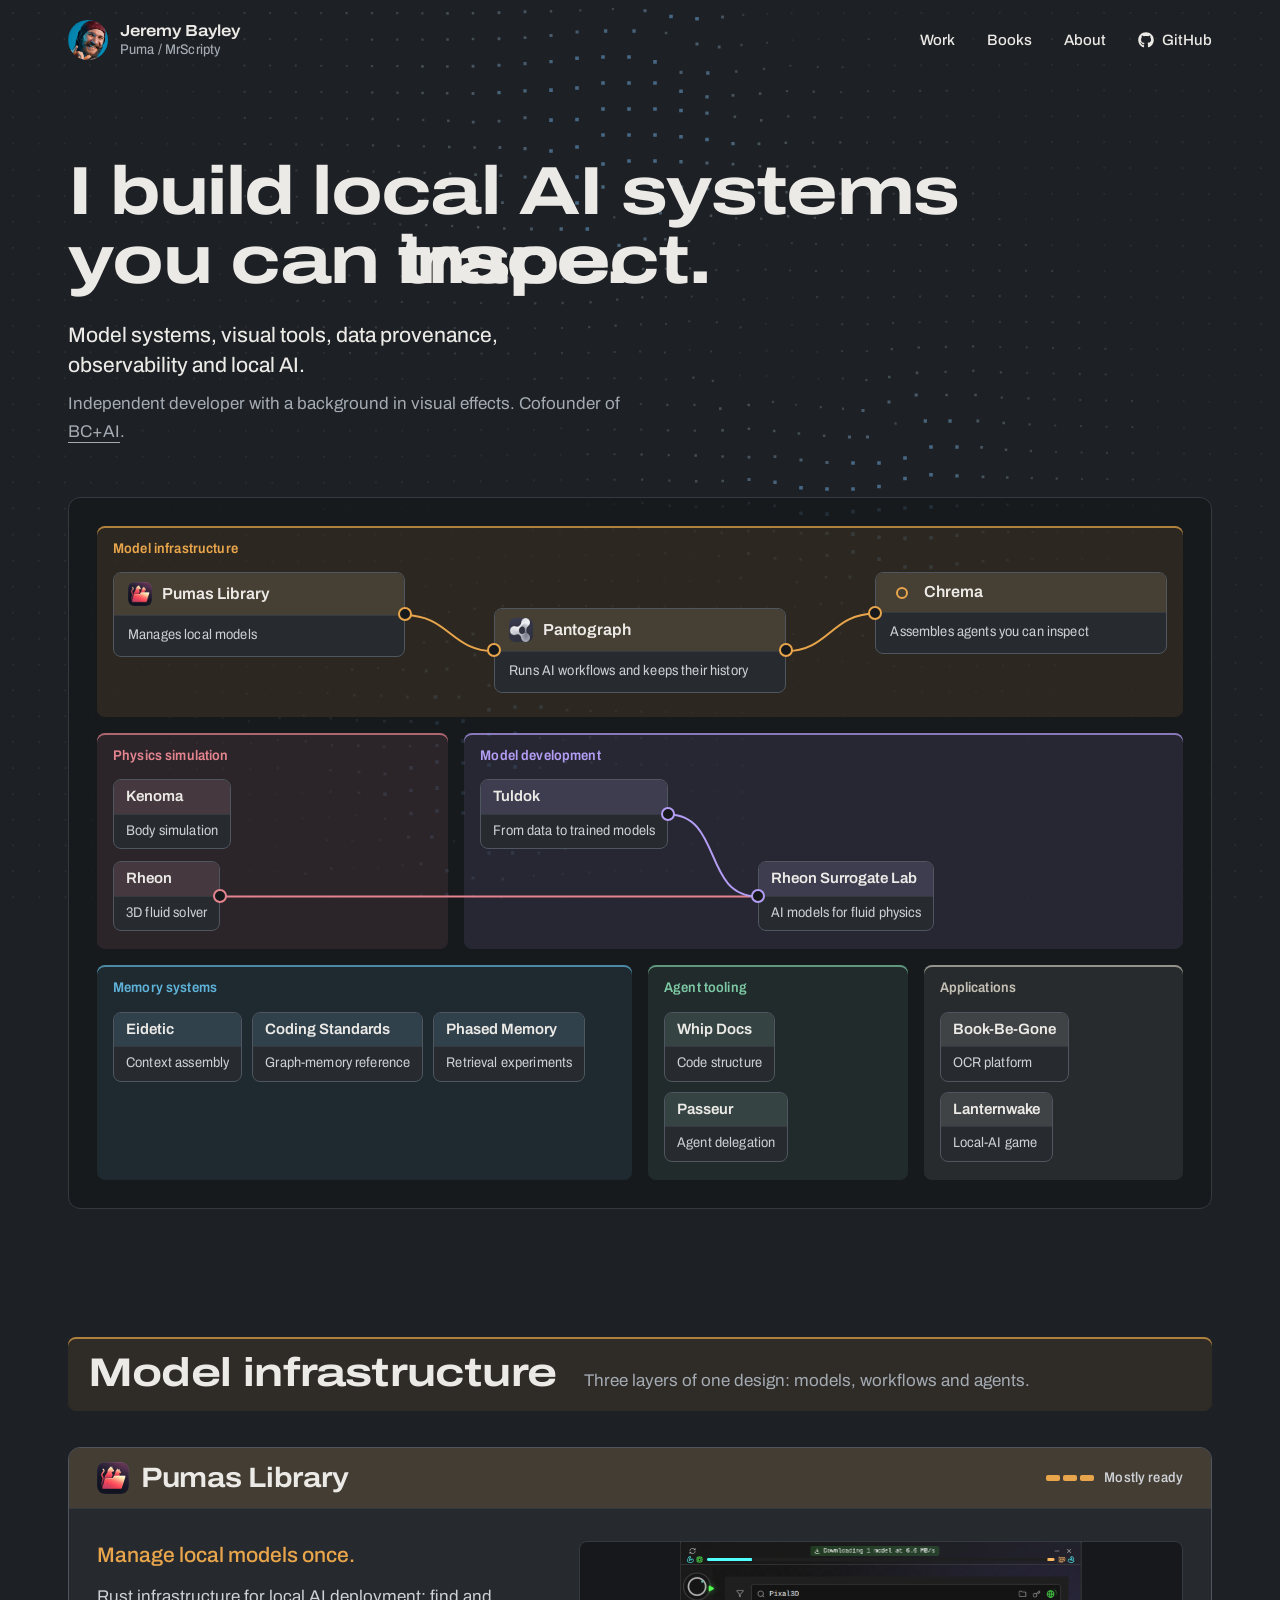
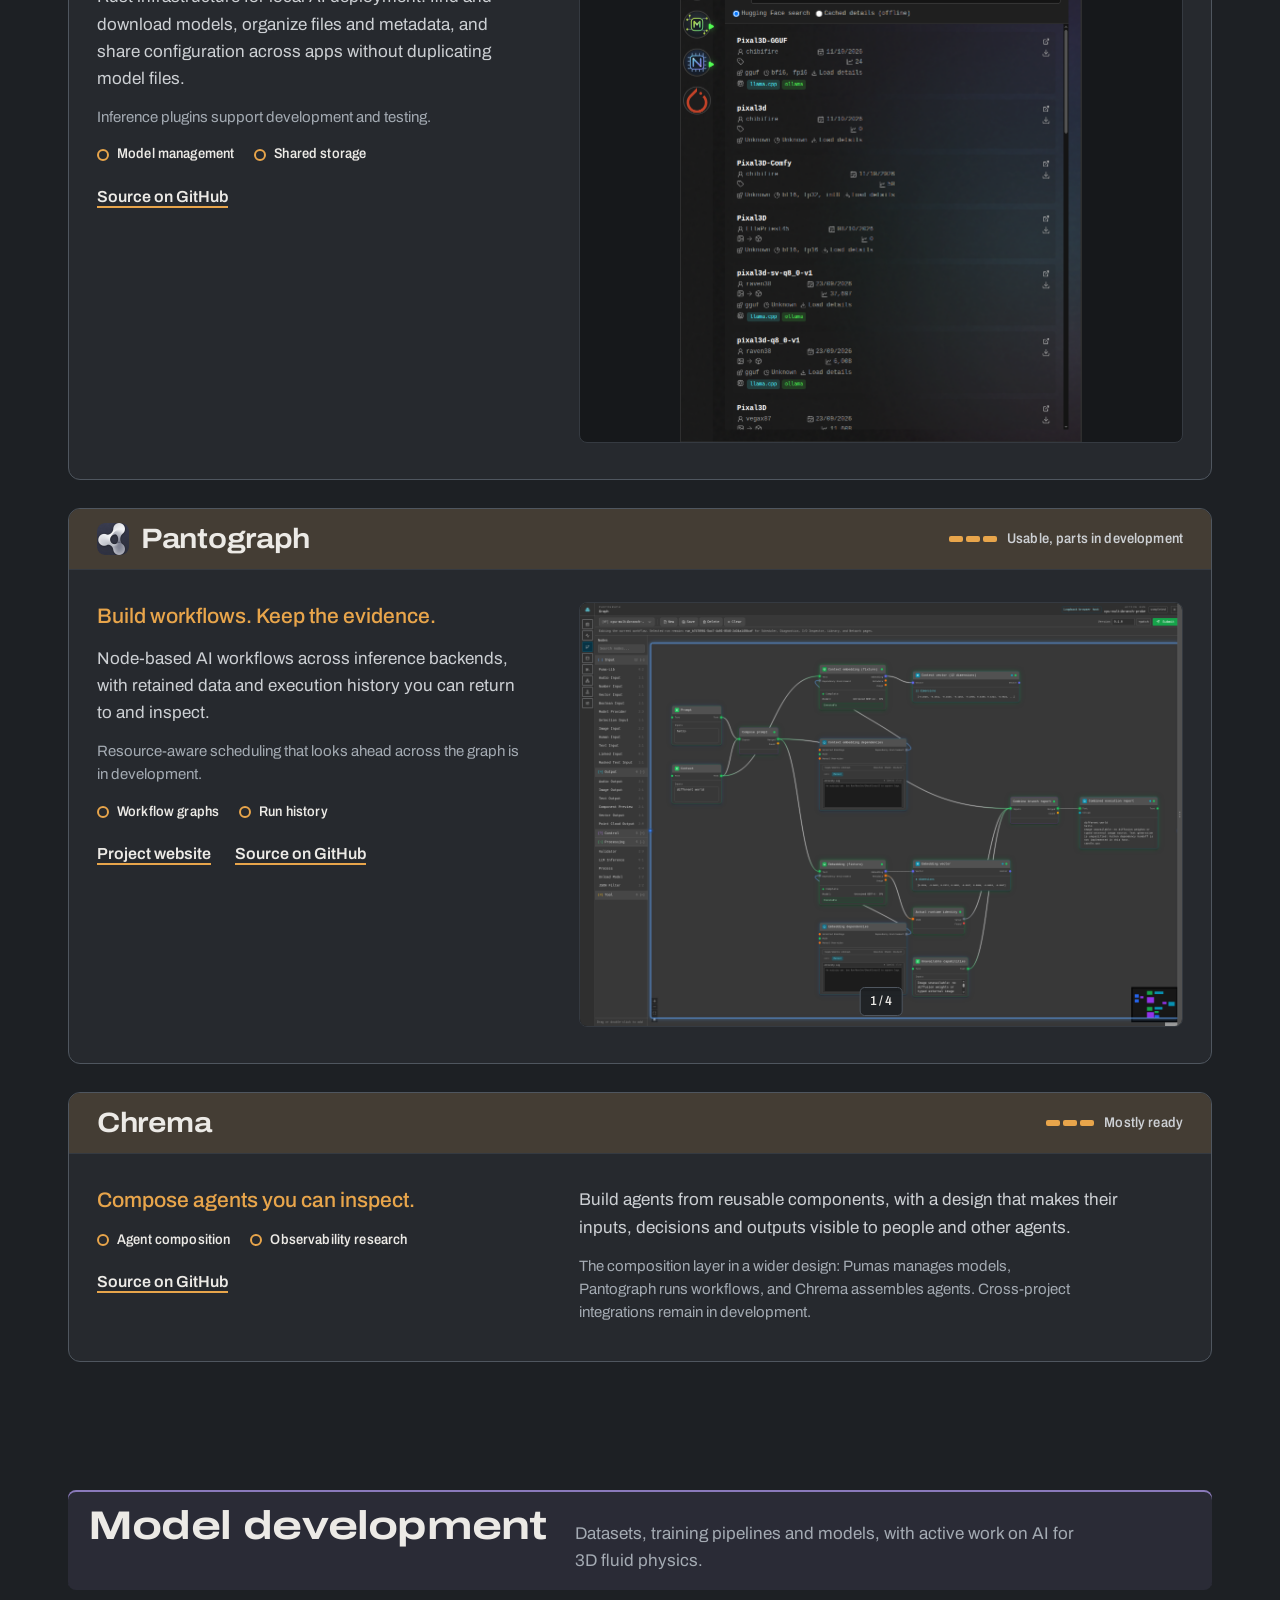
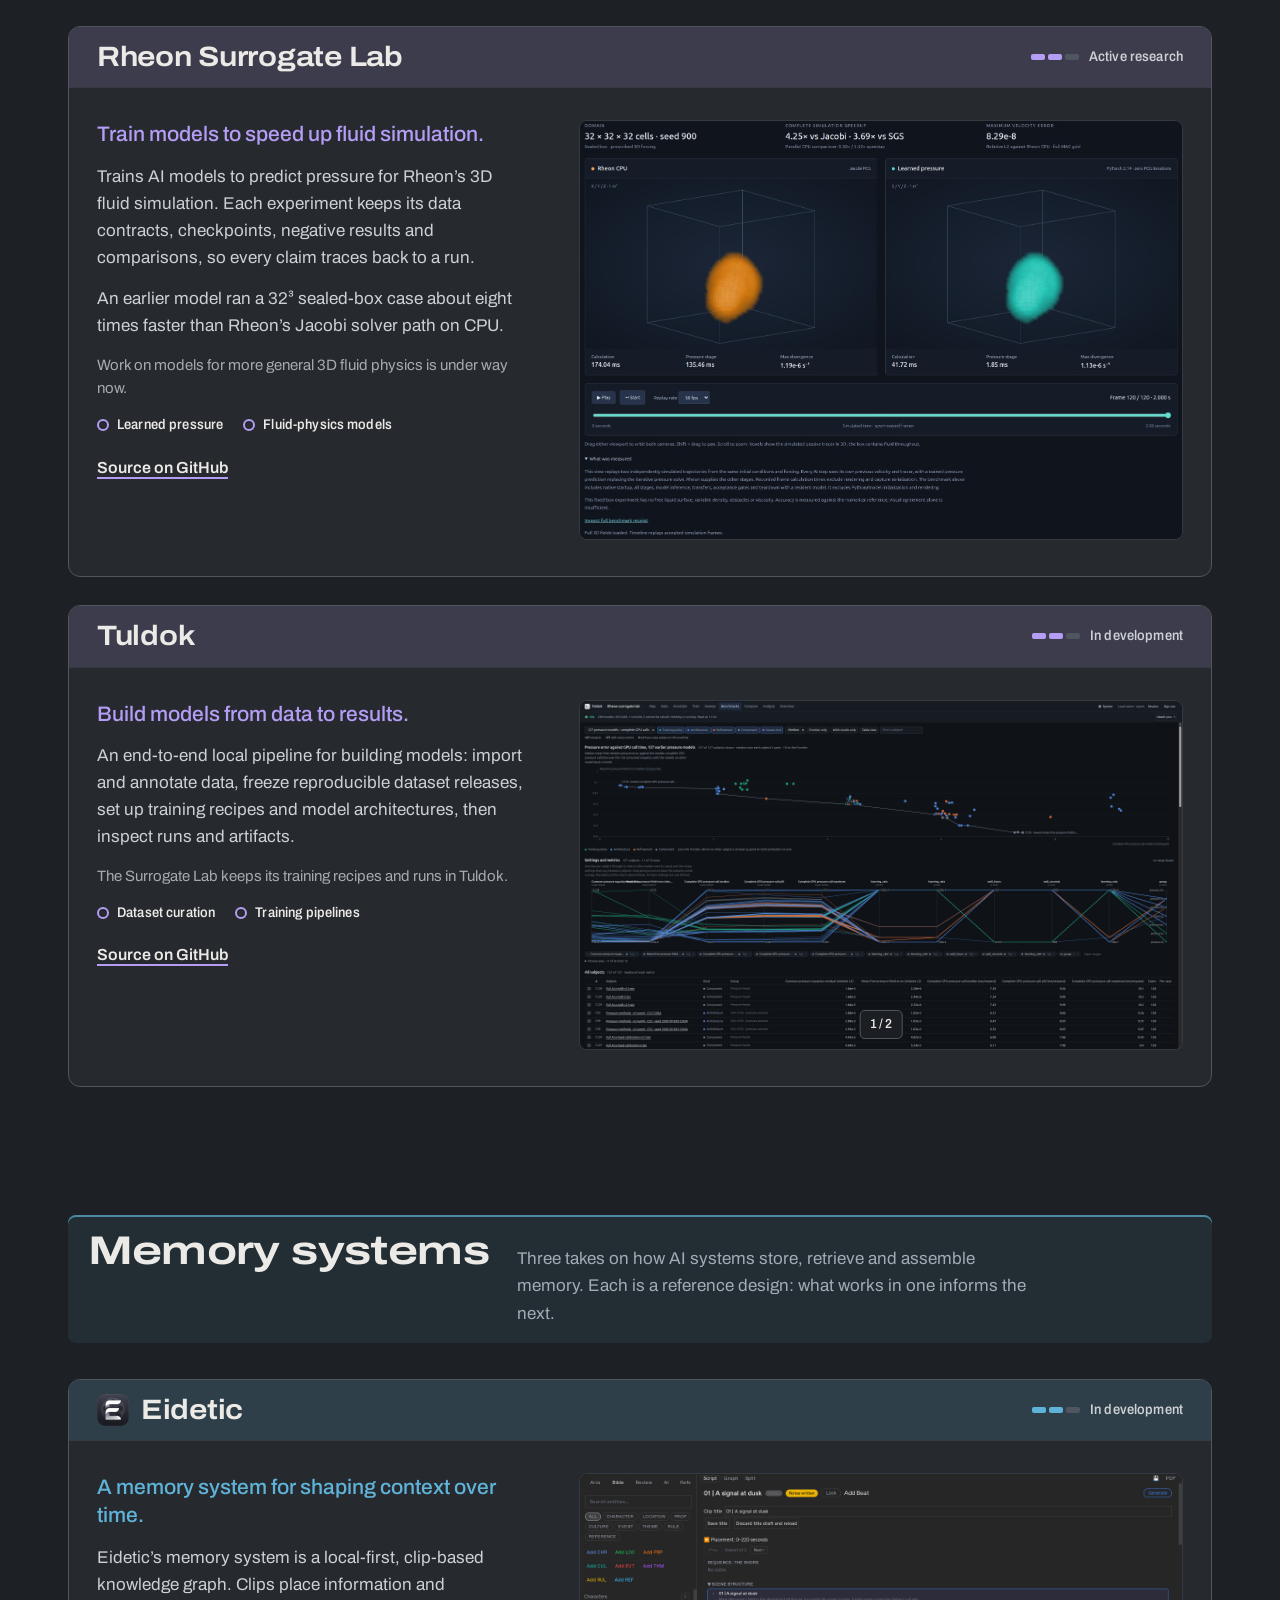
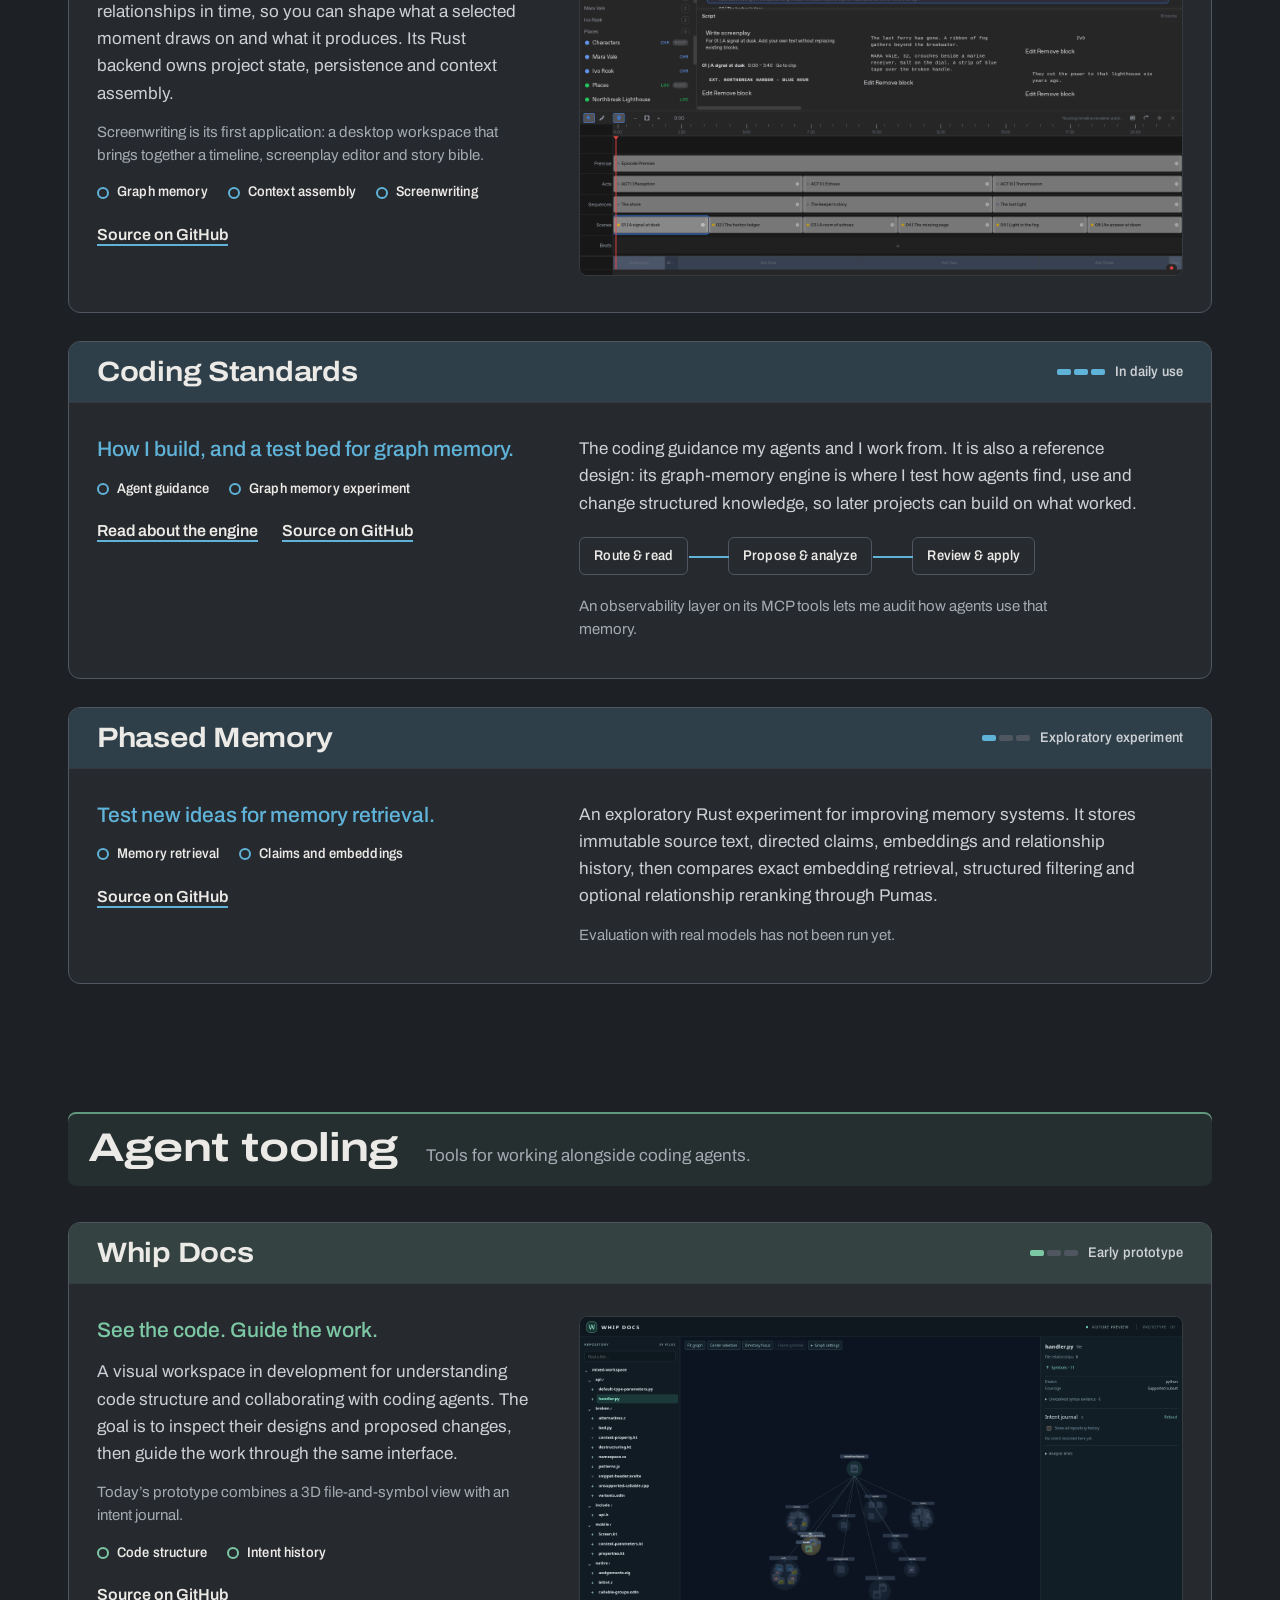
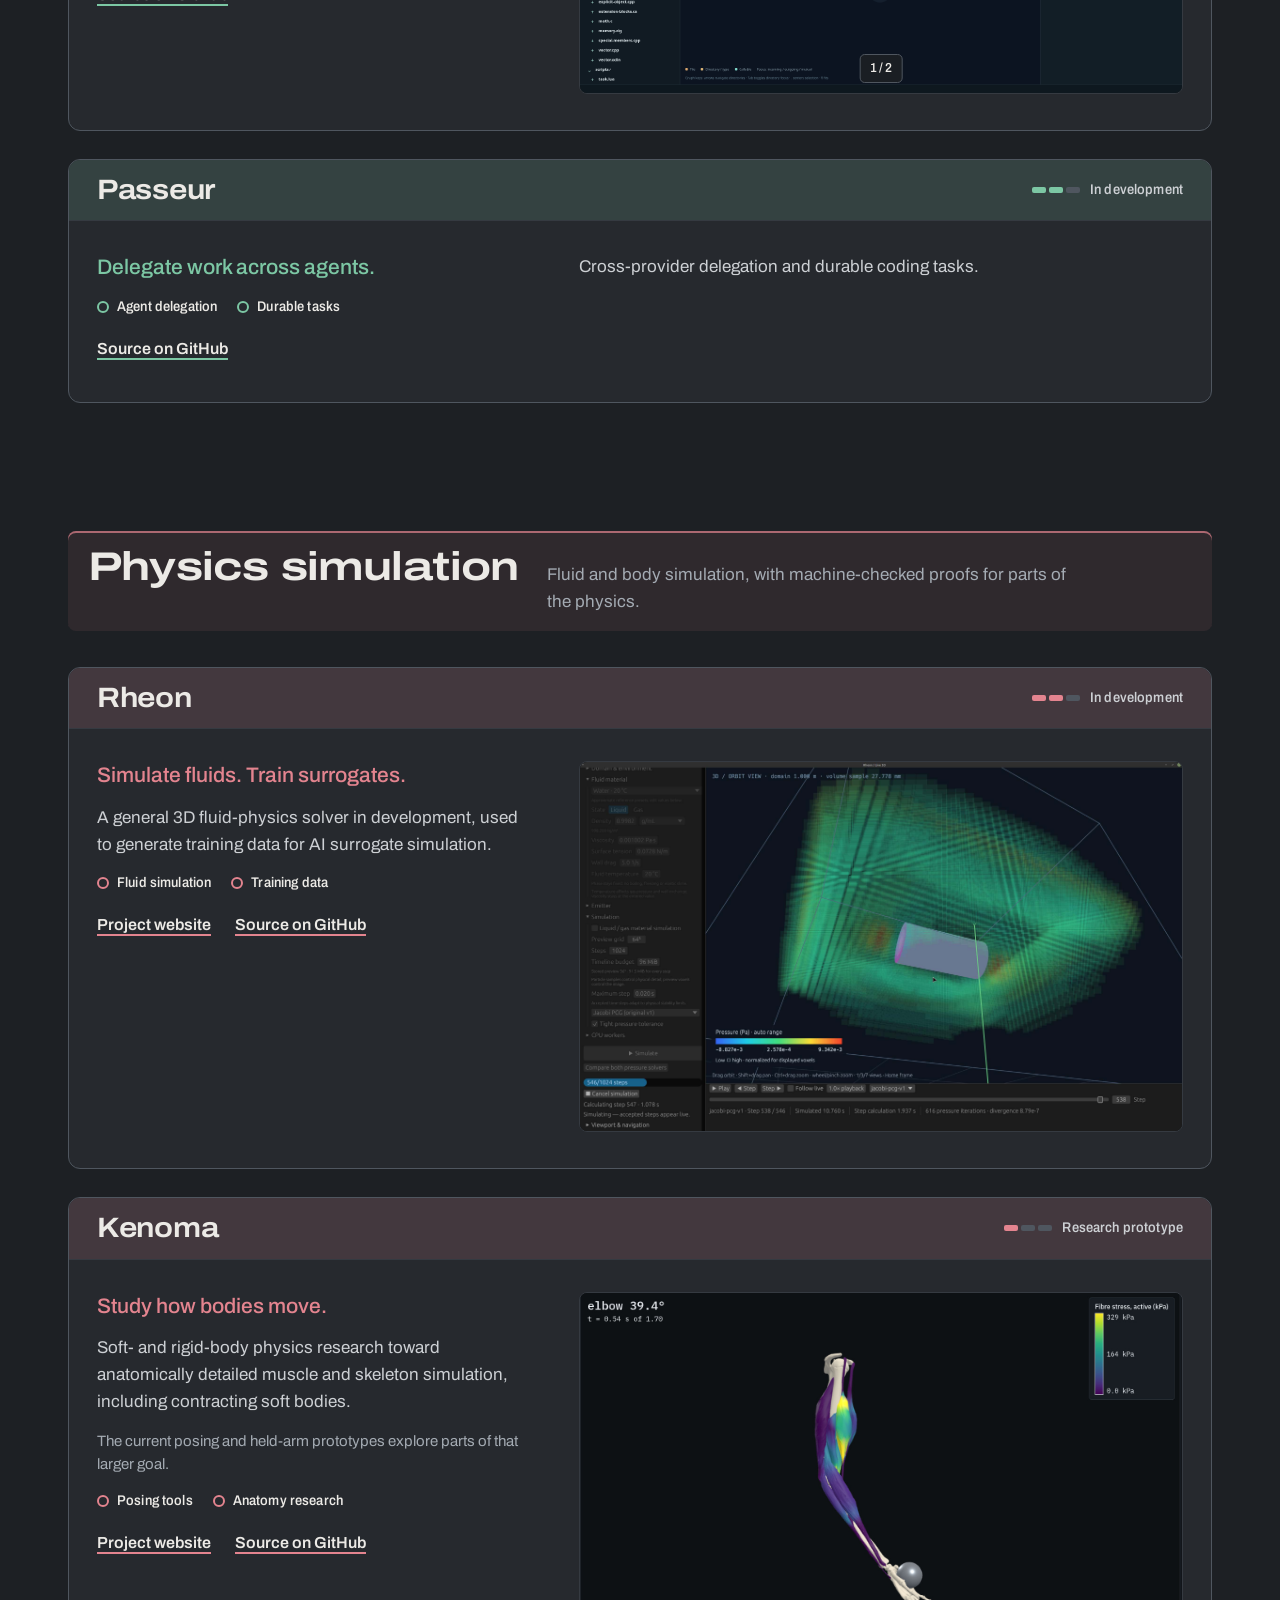
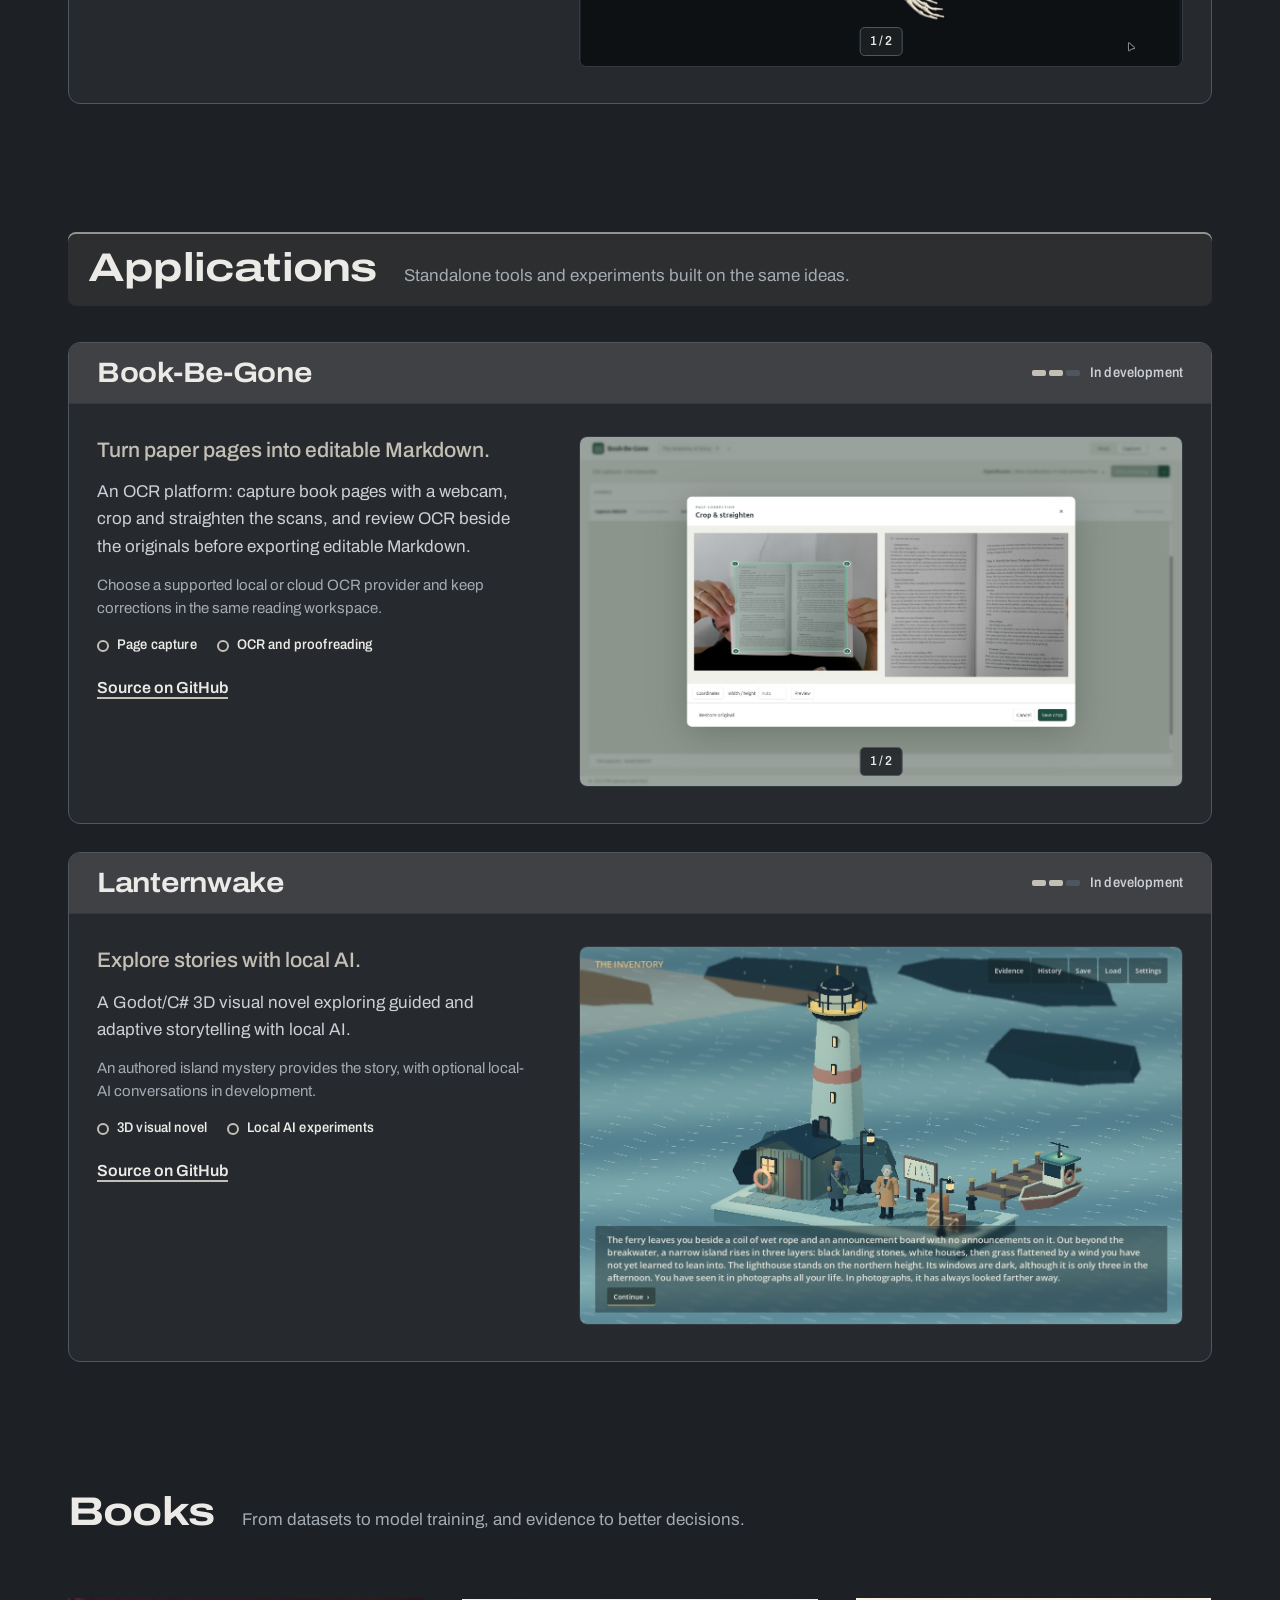
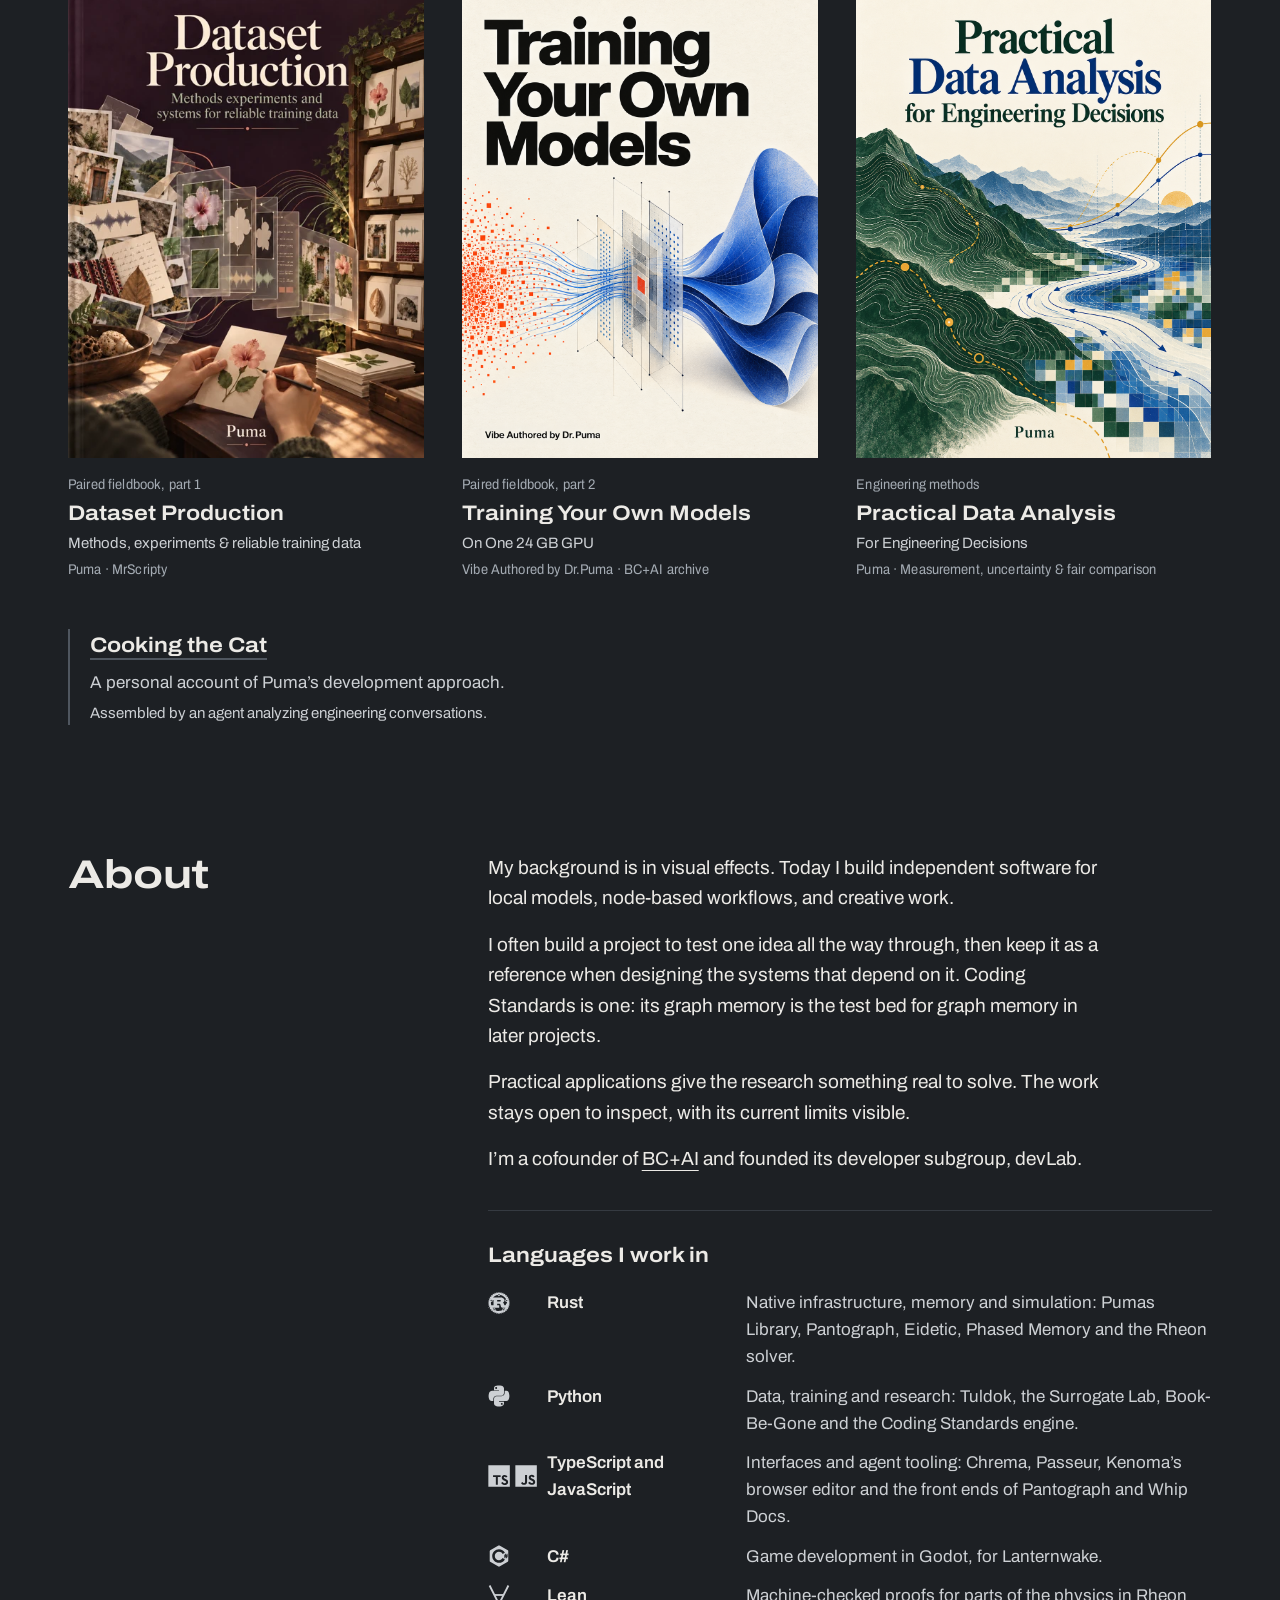
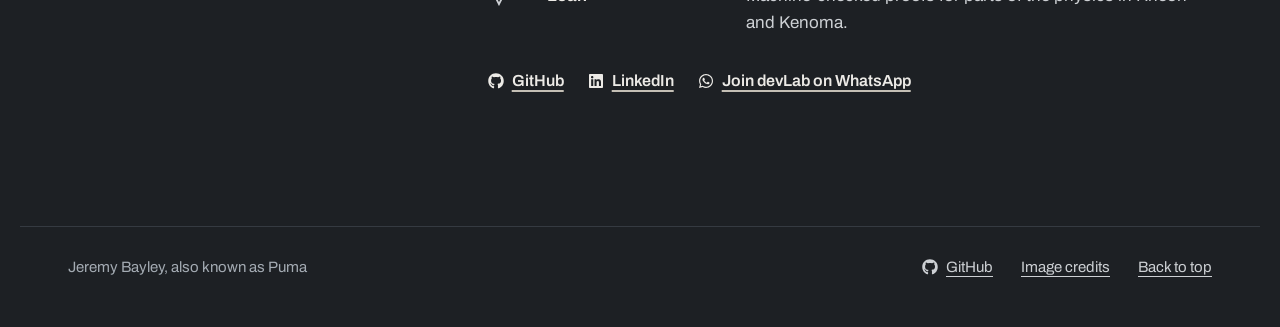
==== commit 7f02284f: "Portfolio: new Tuldok and Kenoma screenshots Tuldok shows the Benchmarks frontier and the model ance" ====
--- a/docs/portfolio/index.html
+++ b/docs/portfolio/index.html
@@ -157,7 +157,7 @@
 <ul class="tags capability-tags"><li>Dataset curation</li><li>Training pipelines</li></ul>
 <p class="project-links"><a href="https://github.com/MrScripty/Tuldok">Source on GitHub</a></p>
 </div>
-<div class="project-visual"><figure class="app-capture"><a class="capture-button" href="assets/tuldok-workspace-results.jpg?v=34fdf853af38" aria-label="Enlarge Tuldok completed image-classifier run"><img src="assets/tuldok-workspace-results.jpg?v=34fdf853af38" alt="Tuldok Runs workspace showing a completed CPU image-classifier run, its frozen graph and release, validation metrics on three examples, completed stages, and verified artifacts." width="1440" height="900" loading="lazy" decoding="async"><span class="capture-zoom">View full size <svg class="icon" viewBox="0 0 24 24" fill="none" stroke="currentColor" stroke-width="1.6" stroke-linecap="round" stroke-linejoin="round" aria-hidden="true"><path d="M5 19 19 5M5 5h14v14"/></svg></span></a></figure></div>
+<div class="project-visual"><div class="capture-gallery" data-gallery="Tuldok"><figure class="app-capture"><a class="capture-button" href="assets/tuldok-benchmarks-frontier.jpg?v=87e849feef10" aria-label="Enlarge Tuldok benchmark frontier and parallel coordinates"><img src="assets/tuldok-benchmarks-frontier.jpg?v=87e849feef10" alt="Tuldok Benchmarks tab on a project of 127 pressure models: pressure error against GPU call time with the frontier of models no other beats on both, parallel coordinates of recipe settings and metrics, and the table of subjects." width="2560" height="1484" loading="lazy" decoding="async"><span class="capture-zoom">View full size <svg class="icon" viewBox="0 0 24 24" fill="none" stroke="currentColor" stroke-width="1.6" stroke-linecap="round" stroke-linejoin="round" aria-hidden="true"><path d="M5 19 19 5M5 5h14v14"/></svg></span></a></figure><figure class="app-capture"><a class="capture-button" href="assets/tuldok-map-ancestry.jpg?v=0df23a057753" aria-label="Enlarge Tuldok model ancestry map"><img src="assets/tuldok-map-ancestry.jpg?v=0df23a057753" alt="Tuldok Map tab on a 206-model surrogate project: a horizontal ancestry tree of model derivations grouped by stage, above the list of models with their purpose, kind of change and accuracy." width="2559" height="1488" loading="lazy" decoding="async"><span class="capture-zoom">View full size <svg class="icon" viewBox="0 0 24 24" fill="none" stroke="currentColor" stroke-width="1.6" stroke-linecap="round" stroke-linejoin="round" aria-hidden="true"><path d="M5 19 19 5M5 5h14v14"/></svg></span></a></figure></div></div>
 </div>
 </article>
 </div>
@@ -275,7 +275,7 @@
 <ul class="tags capability-tags"><li>Posing tools</li><li>Anatomy research</li></ul>
 <p class="project-links"><a href="https://mrscripty.github.io/Kenoma/">Project website</a><a href="https://github.com/MrScripty/Kenoma">Source on GitHub</a></p>
 </div>
-<div class="project-visual"><div class="capture-gallery" data-gallery="Kenoma"><figure class="app-capture"><a class="capture-button" href="assets/kenoma-held-anatomy-scene.png?v=f5447eaa7a86" aria-label="Enlarge Kenoma anatomical arm prototype"><img src="assets/kenoma-held-anatomy-scene.png?v=f5447eaa7a86" alt="Kenoma native WebGL canvas showing a held right-arm reference assembly with three atlas bones, seven derived muscle volumes and gold tendon routes, beside the same-angle authored bone-weight comparison." width="700" height="661" loading="lazy" decoding="async"><span class="capture-zoom">View full size <svg class="icon" viewBox="0 0 24 24" fill="none" stroke="currentColor" stroke-width="1.6" stroke-linecap="round" stroke-linejoin="round" aria-hidden="true"><path d="M5 19 19 5M5 5h14v14"/></svg></span></a></figure><figure class="app-capture"><a class="capture-button" href="assets/kenoma-two-character-scene.png?v=4ae8f7458f54" aria-label="Enlarge Pose, move, explore"><img src="assets/kenoma-two-character-scene.png?v=4ae8f7458f54" alt="Pose, move, explore. Running Rust/WASM editor, with two characters and a live IK gizmo." width="1600" height="1000" loading="lazy" decoding="async"><span class="capture-zoom">View full size <svg class="icon" viewBox="0 0 24 24" fill="none" stroke="currentColor" stroke-width="1.6" stroke-linecap="round" stroke-linejoin="round" aria-hidden="true"><path d="M5 19 19 5M5 5h14v14"/></svg></span></a></figure></div></div>
+<div class="project-visual"><div class="capture-gallery" data-gallery="Kenoma"><figure class="app-capture"><a class="capture-button" href="assets/kenoma-arm-fibre-stress-extended.jpg?v=d72d6d0394ac" aria-label="Enlarge Kenoma arm lifting a ball, elbow at 39 degrees"><img src="assets/kenoma-arm-fibre-stress-extended.jpg?v=d72d6d0394ac" alt="Kenoma simulated right arm lifting a ball with the elbow at 39 degrees, 0.54 s into a 1.70 s motion: muscles on the skeleton coloured by active fibre stress from 0 to 329 kPa." width="1472" height="913" loading="lazy" decoding="async"><span class="capture-zoom">View full size <svg class="icon" viewBox="0 0 24 24" fill="none" stroke="currentColor" stroke-width="1.6" stroke-linecap="round" stroke-linejoin="round" aria-hidden="true"><path d="M5 19 19 5M5 5h14v14"/></svg></span></a></figure><figure class="app-capture"><a class="capture-button" href="assets/kenoma-arm-fibre-stress-flexed.jpg?v=5dd36010cc5a" aria-label="Enlarge Kenoma arm lifting a ball, elbow at 81 degrees"><img src="assets/kenoma-arm-fibre-stress-flexed.jpg?v=5dd36010cc5a" alt="The same Kenoma arm later in the lift, elbow at 81 degrees at 0.81 s, with the upper-arm and forearm muscles carrying the active fibre stress." width="1474" height="927" loading="lazy" decoding="async"><span class="capture-zoom">View full size <svg class="icon" viewBox="0 0 24 24" fill="none" stroke="currentColor" stroke-width="1.6" stroke-linecap="round" stroke-linejoin="round" aria-hidden="true"><path d="M5 19 19 5M5 5h14v14"/></svg></span></a></figure></div></div>
 </div>
 </article>
 </div>
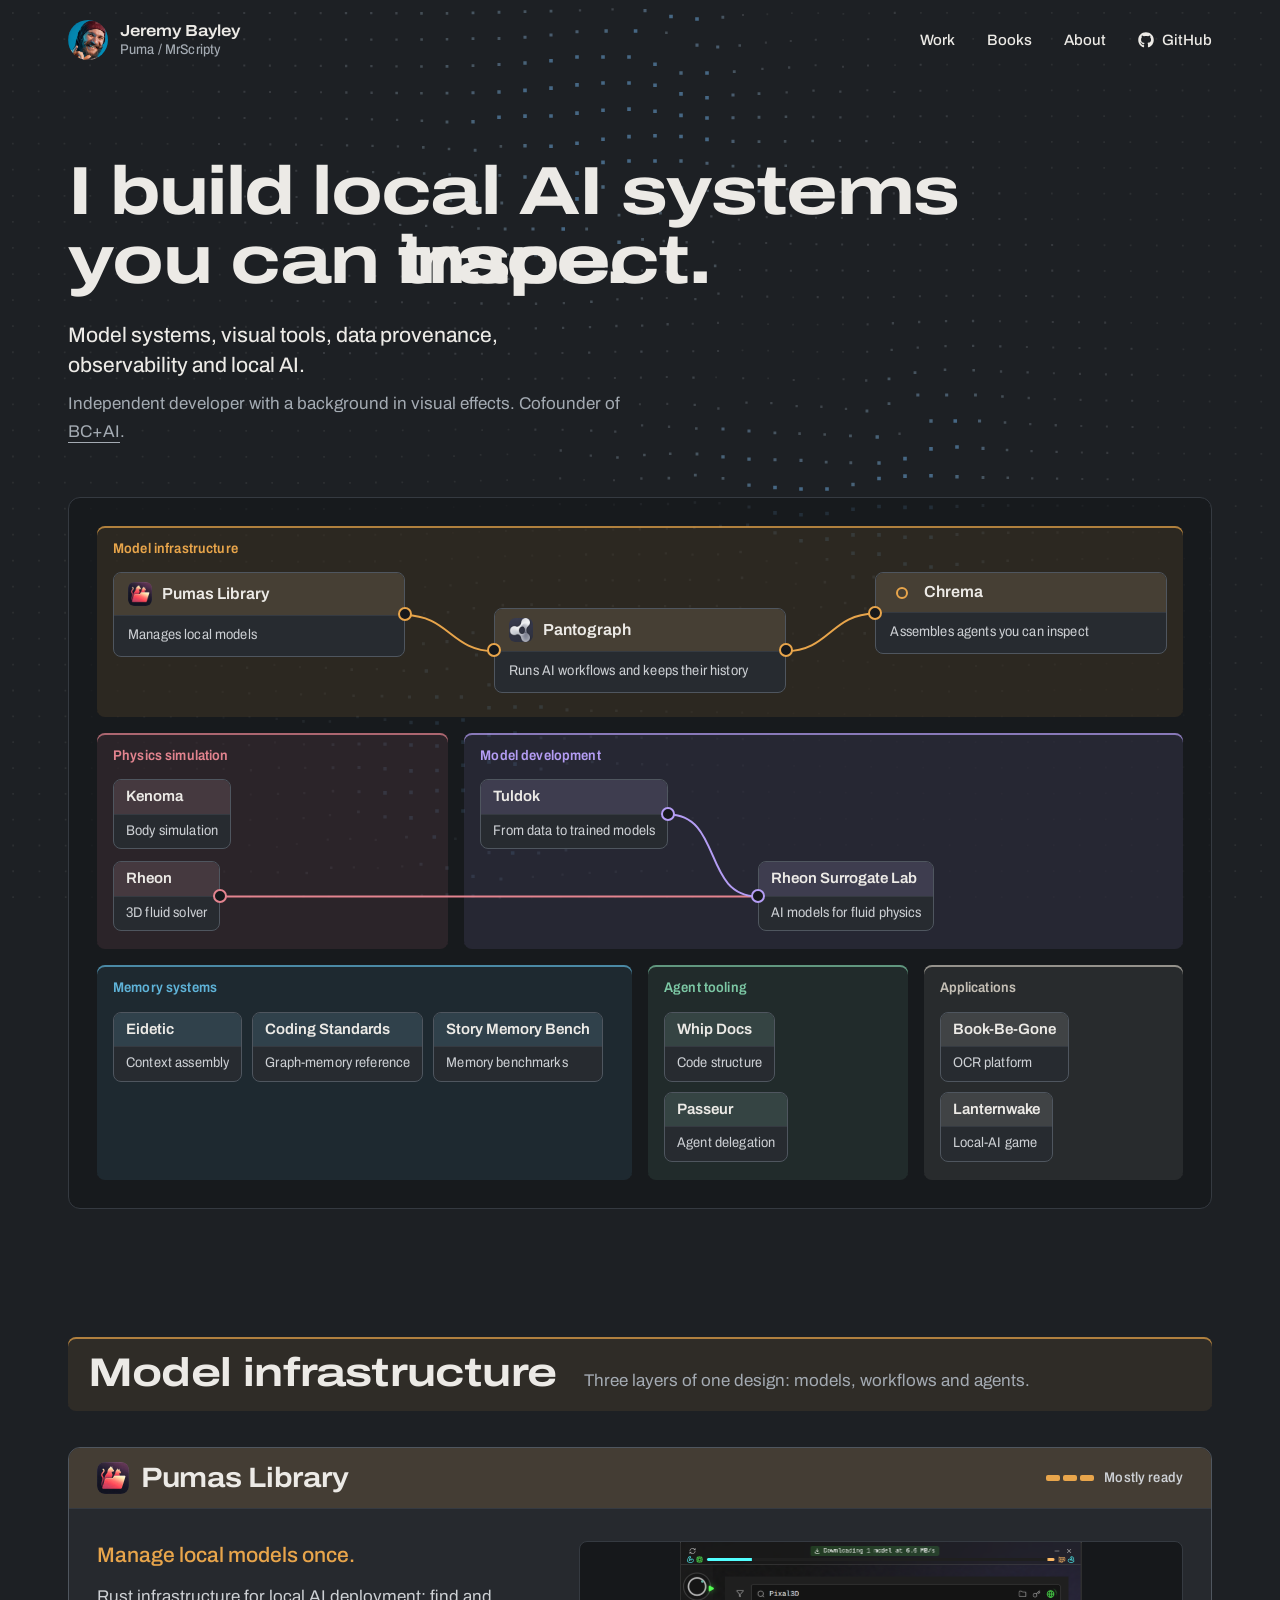
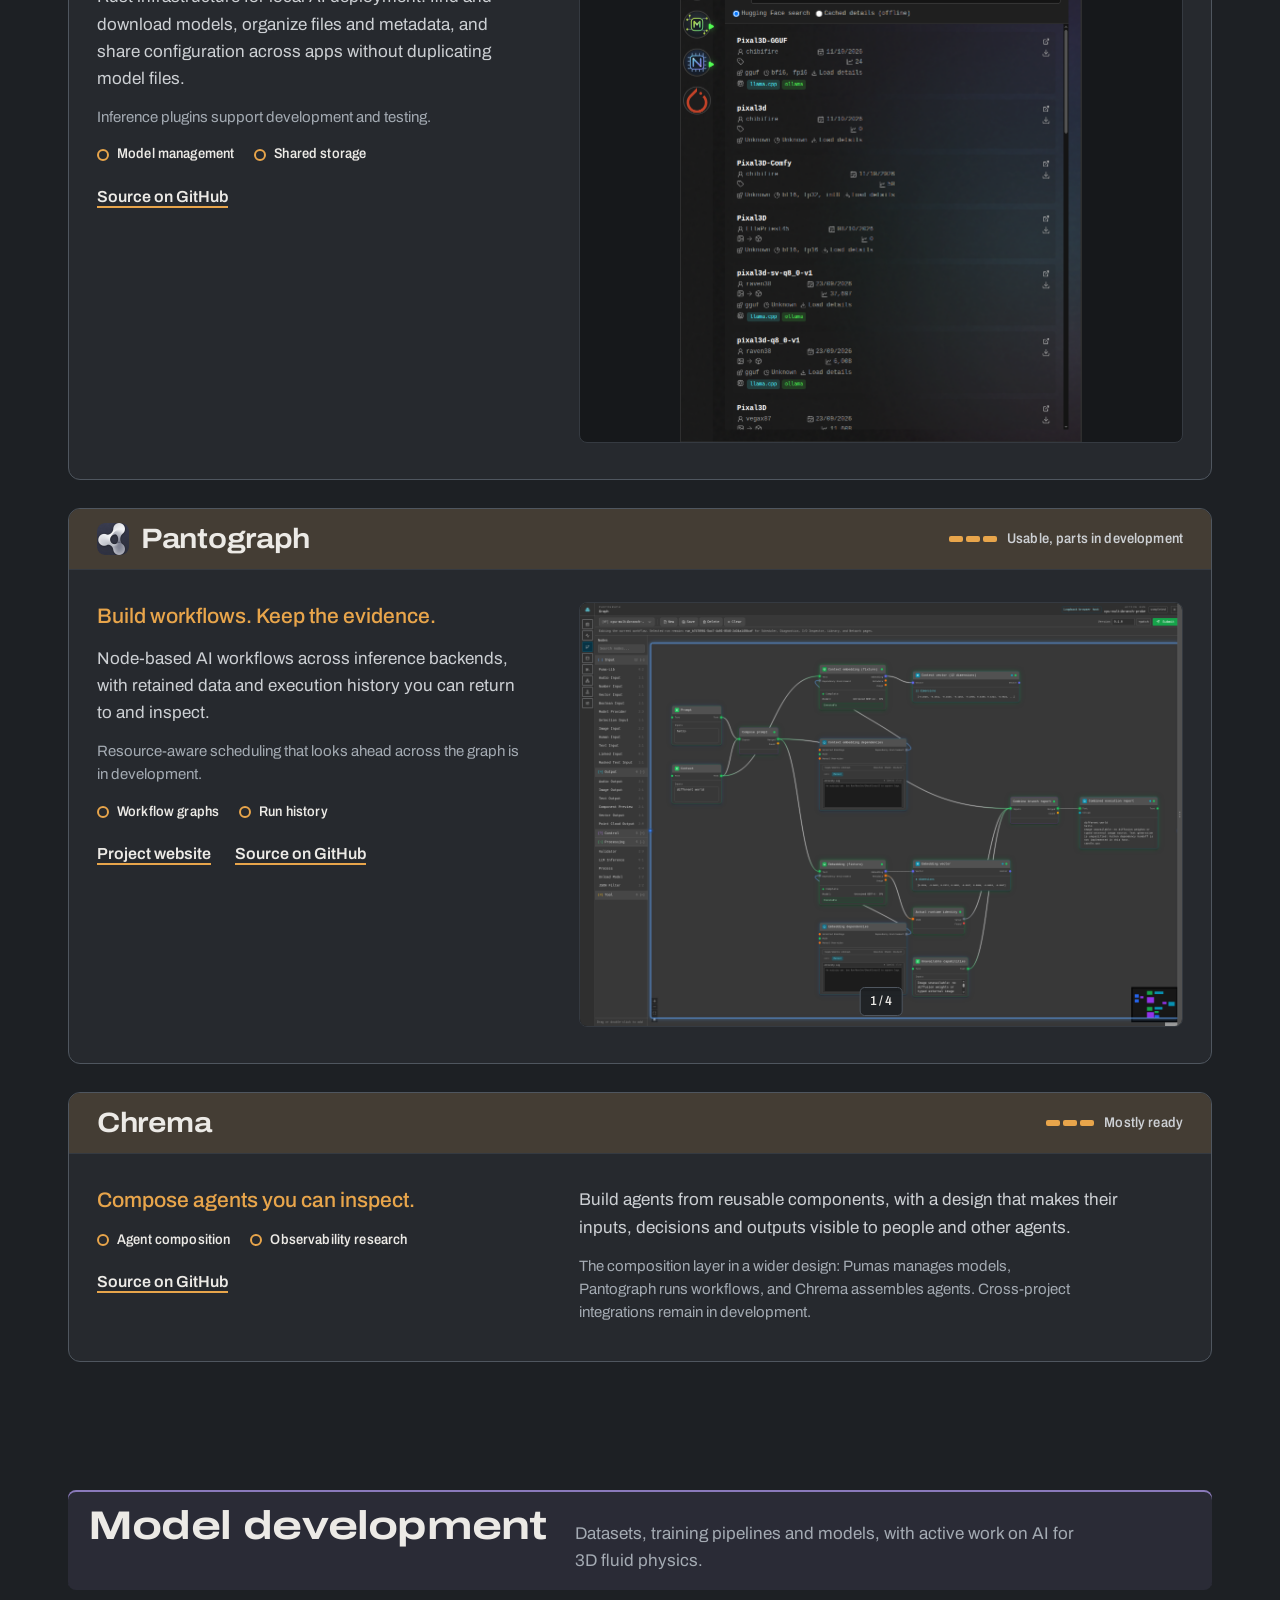
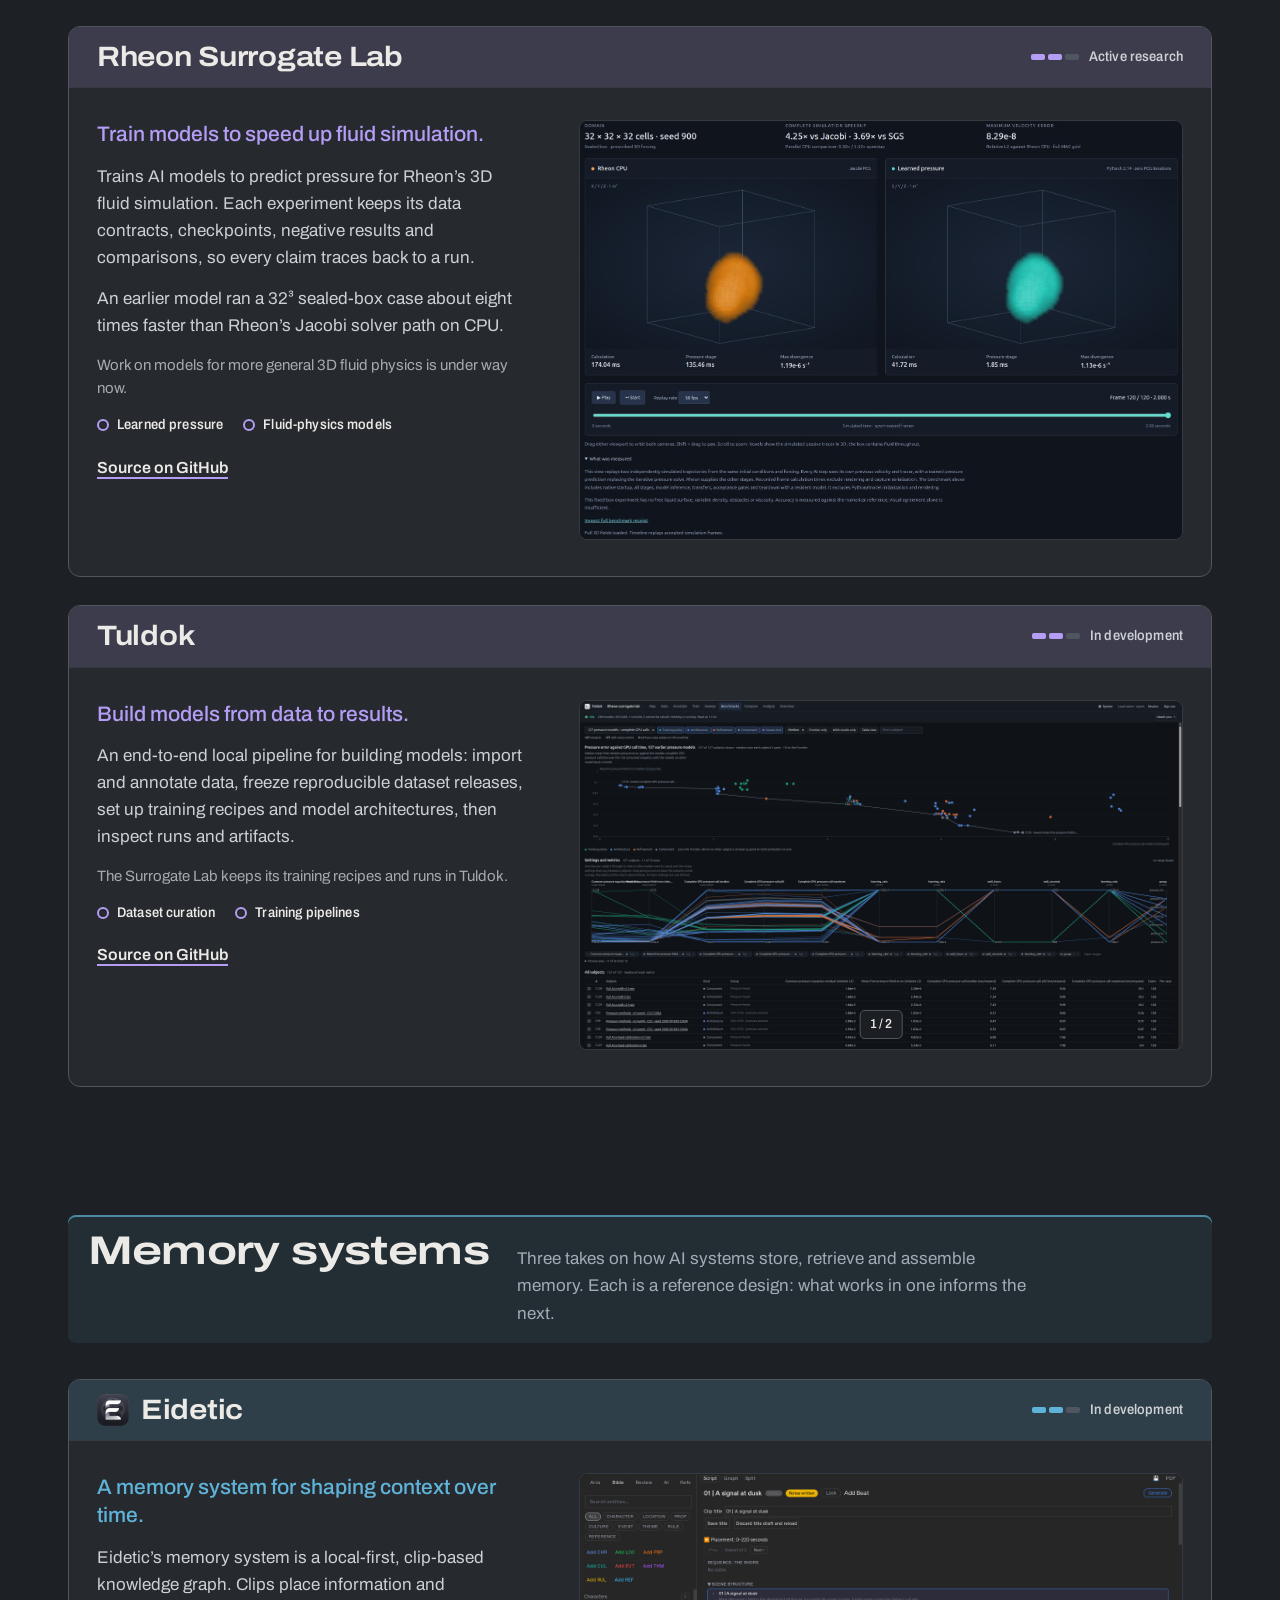
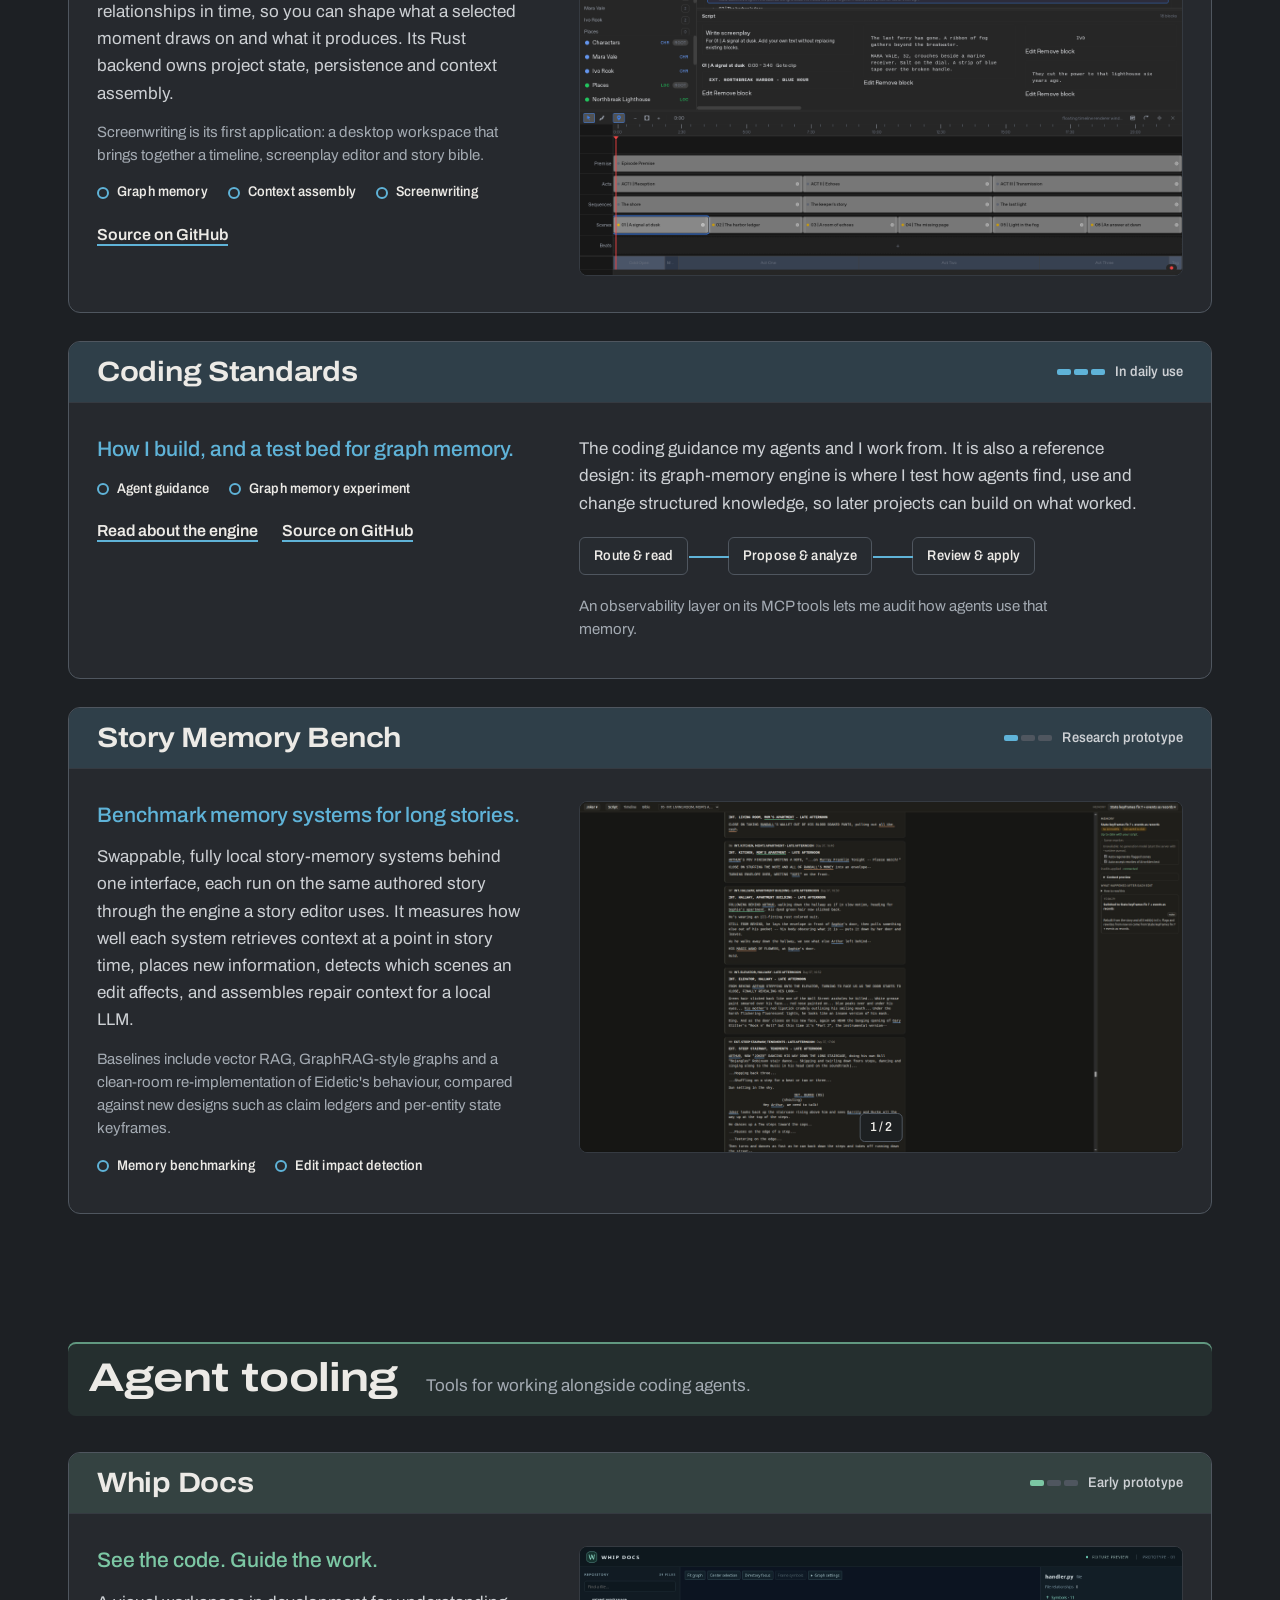
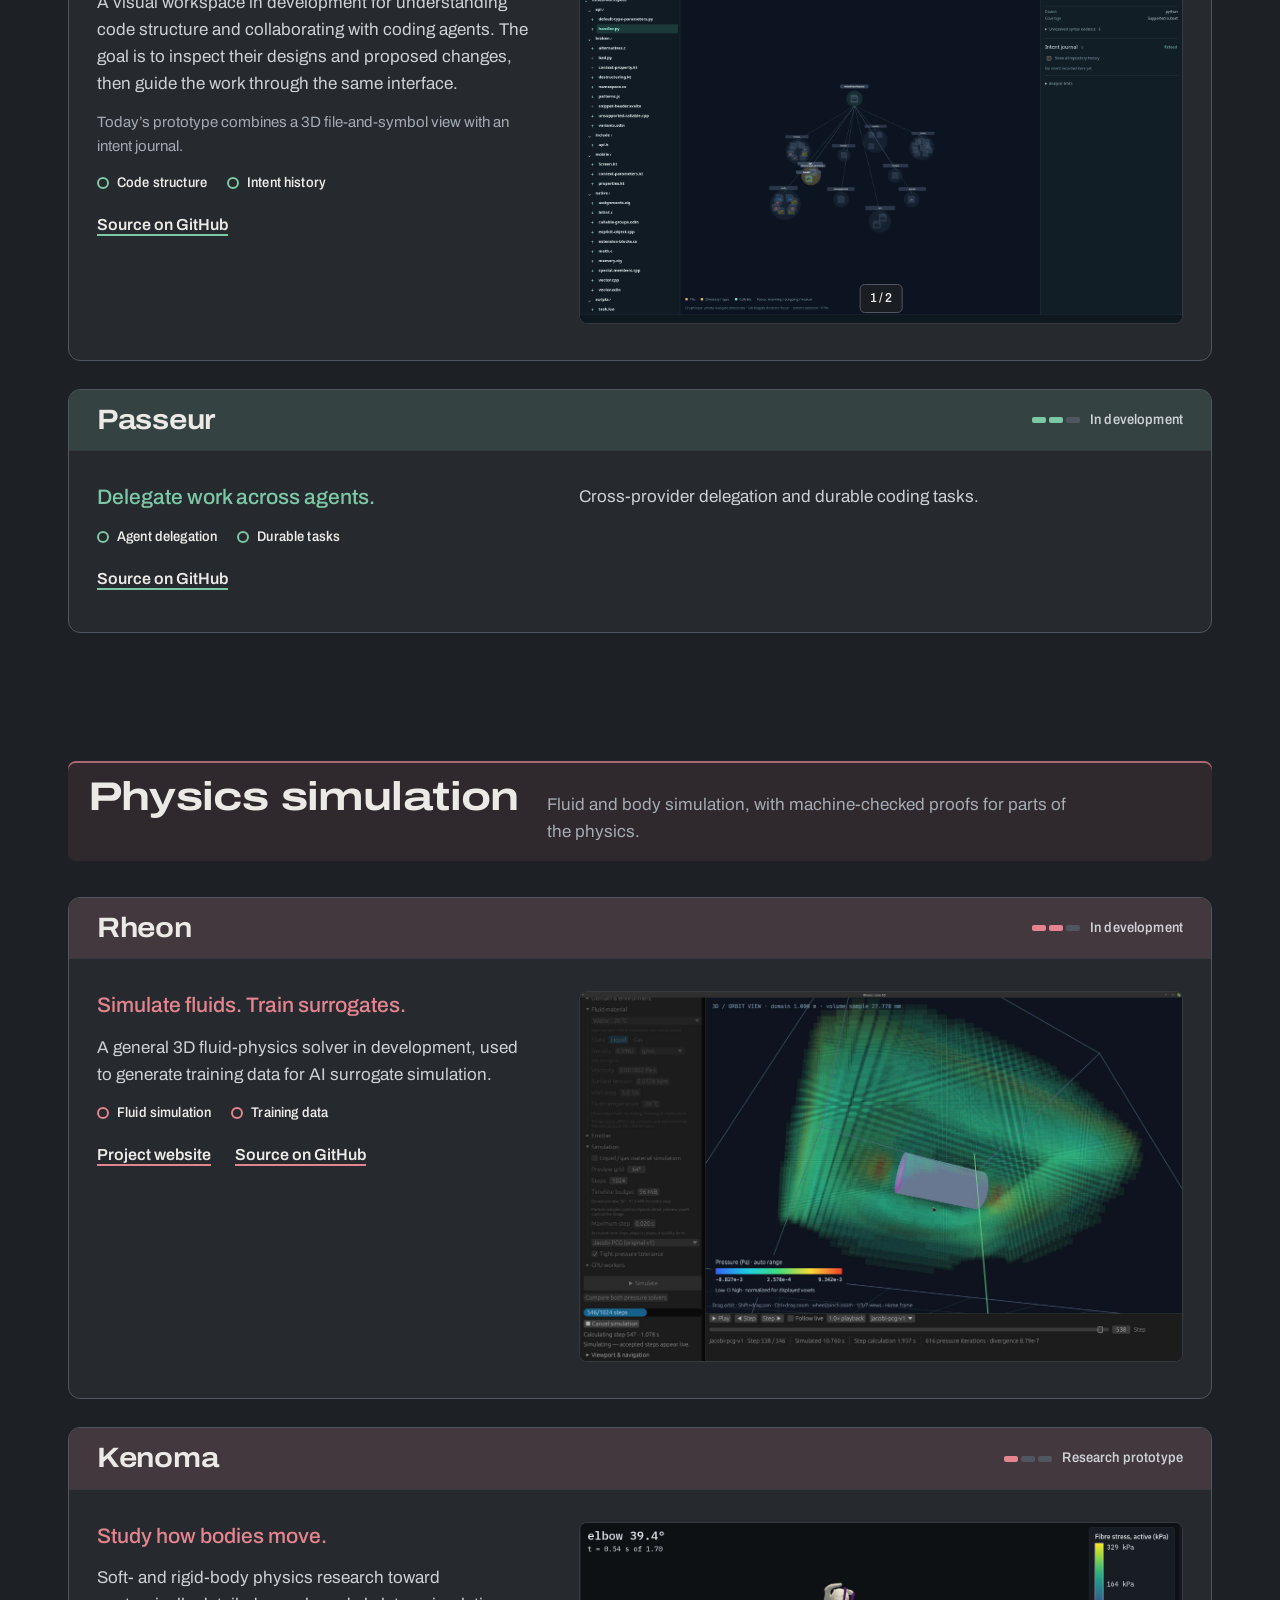
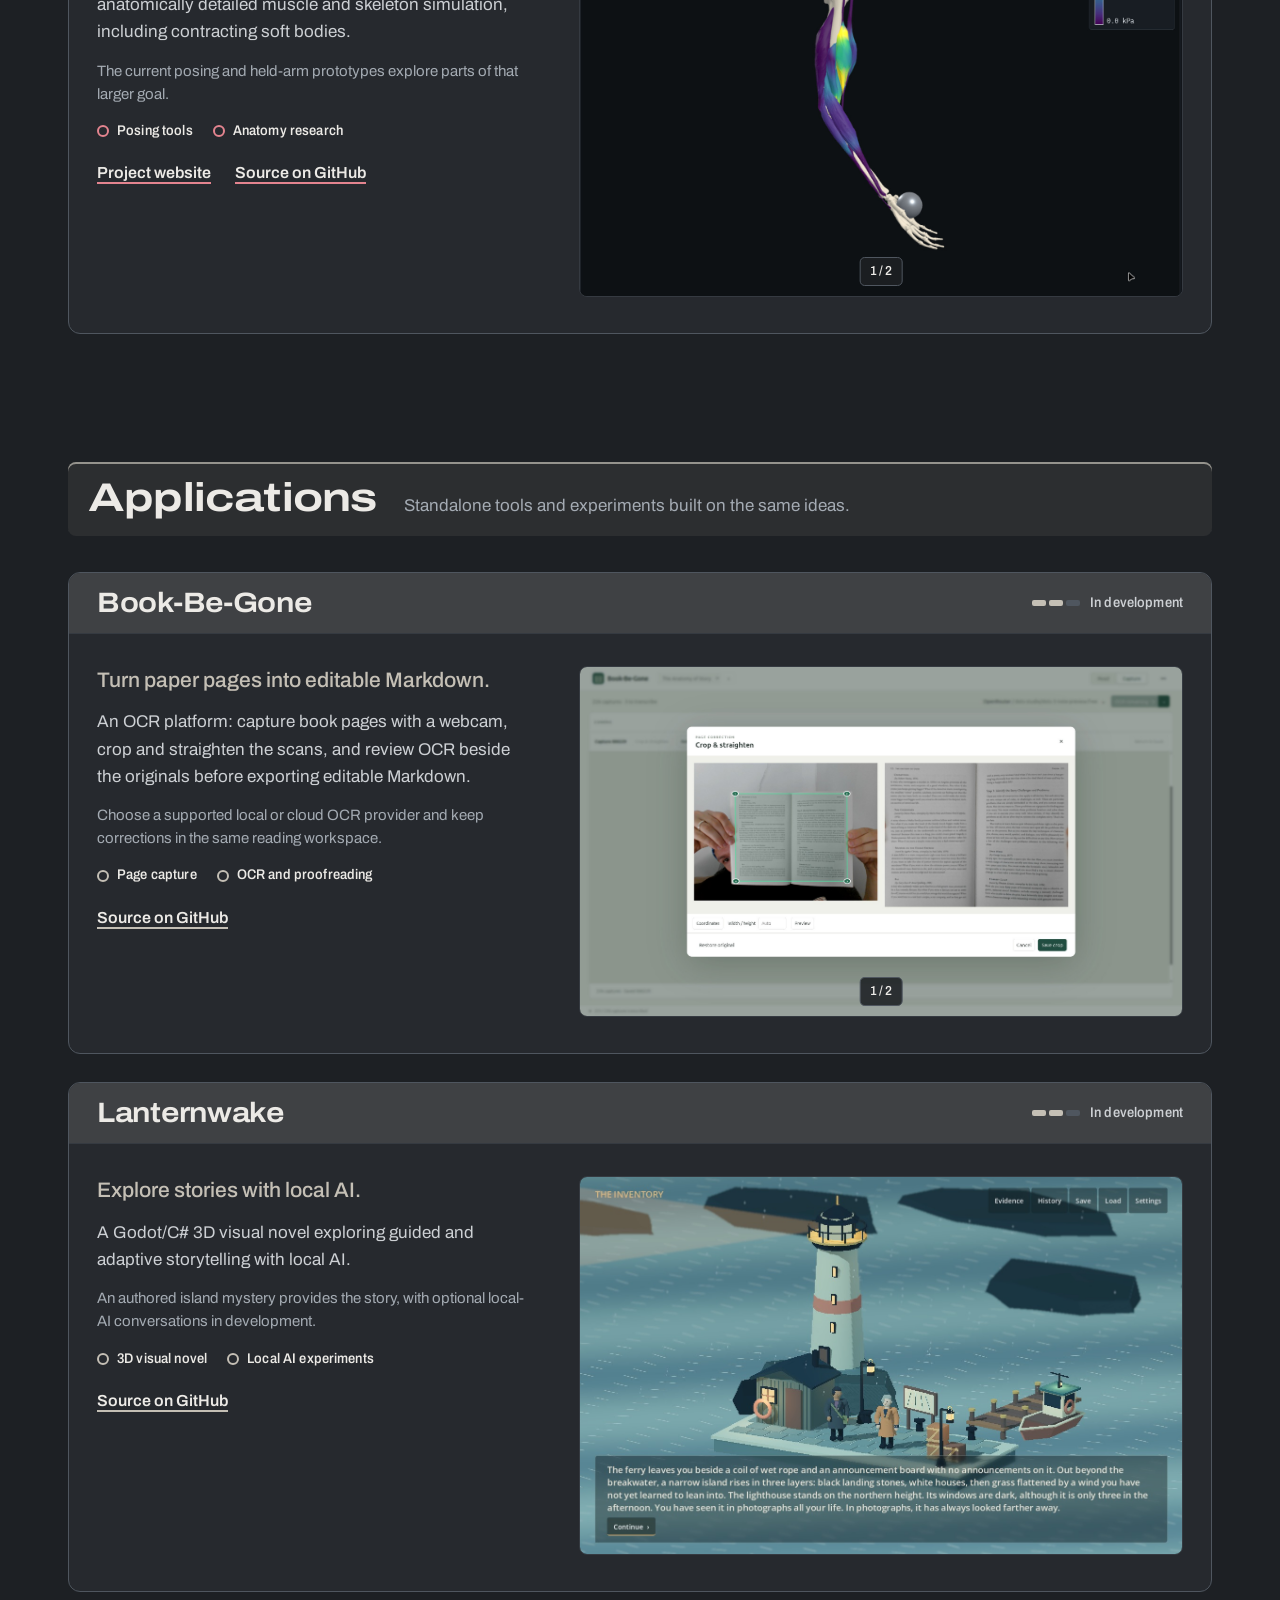
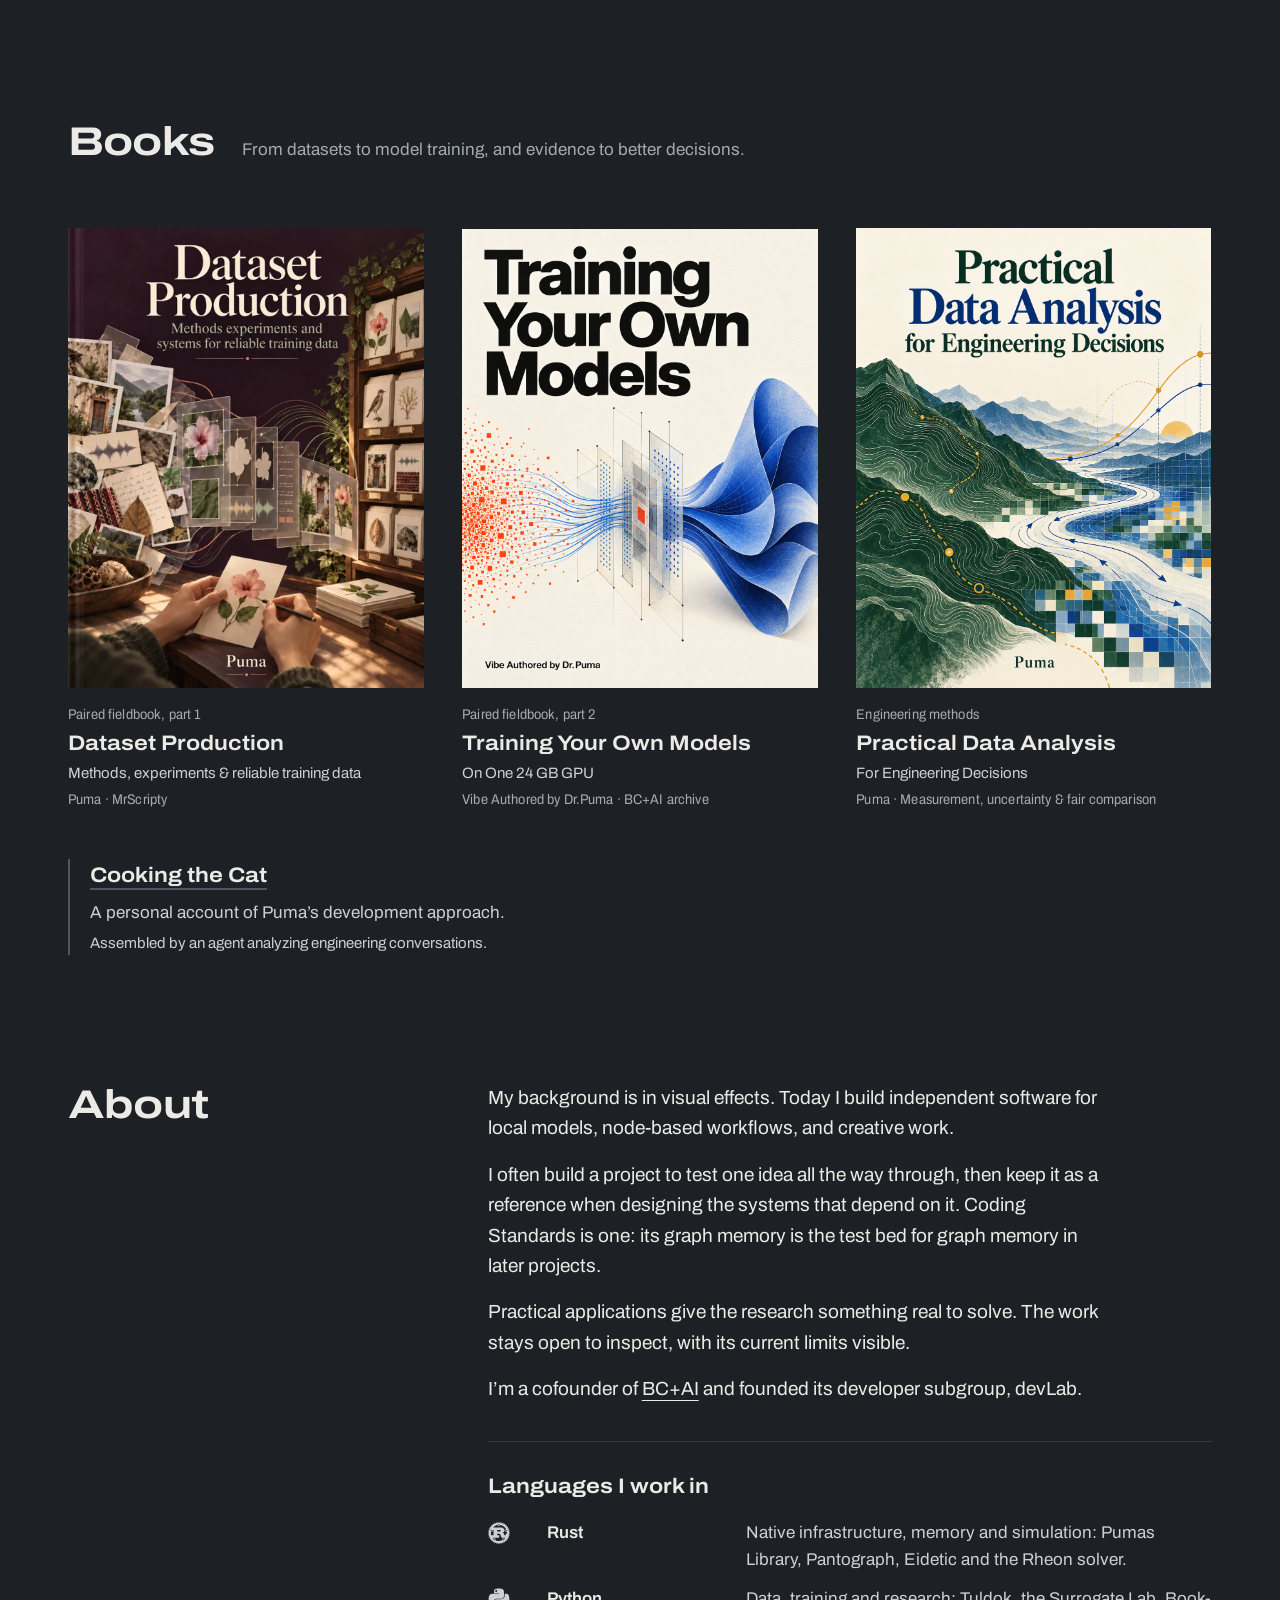
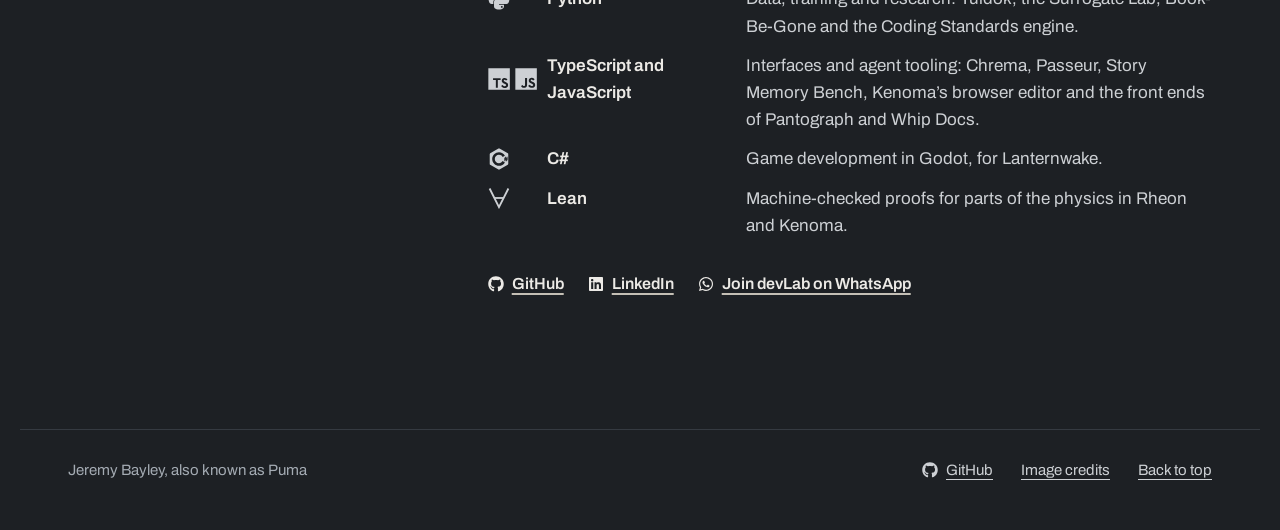
==== commit e89eff98: "Portfolio: replace Phased Memory with Story Memory Bench Co-Authored-By: Claude Opus 5.5 <noreply@an" ====
--- a/docs/portfolio/index.html
+++ b/docs/portfolio/index.html
@@ -57,7 +57,7 @@
 <div class="node-row">
 <a class="node node-small" href="#eidetic"><span class="node-title">Eidetic</span><span class="node-body">Context assembly</span></a>
 <a class="node node-small" href="#standards"><span class="node-title">Coding Standards</span><span class="node-body">Graph-memory reference</span></a>
-<a class="node node-small" href="#phased-memory"><span class="node-title">Phased Memory</span><span class="node-body">Retrieval experiments</span></a>
+<a class="node node-small" href="#story-memory-bench"><span class="node-title">Story Memory Bench</span><span class="node-body">Memory benchmarks</span></a>
 </div>
 </div>
 <div class="backdrop backdrop-agents">
@@ -197,18 +197,16 @@
 </div>
 </article>
 
-<article class="project project-brief" id="phased-memory">
-<header class="project-head"><h3 class="project-title">Phased Memory</h3><p class="status" data-level="1" title="Maturity: early prototype (step 1 of 3)"><span class="status-meter" aria-hidden="true"><i></i><i></i><i></i></span>Exploratory experiment</p></header>
-<div class="project-body">
-<div class="project-text">
-<p class="project-deck">Test new ideas for memory retrieval.</p>
-<ul class="tags capability-tags"><li>Memory retrieval</li><li>Claims and embeddings</li></ul>
-<p class="project-links"><a href="https://github.com/MrScripty/phased-memory">Source on GitHub</a></p>
-</div>
-<div class="project-detail">
-<p>An exploratory Rust experiment for improving memory systems. It stores immutable source text, directed claims, embeddings and relationship history, then compares exact embedding retrieval, structured filtering and optional relationship reranking through Pumas.</p>
-<p class="project-note">Evaluation with real models has not been run yet.</p>
-</div>
+<article class="project" id="story-memory-bench">
+<header class="project-head"><h3 class="project-title">Story Memory Bench</h3><p class="status" data-level="1" title="Maturity: early prototype (step 1 of 3)"><span class="status-meter" aria-hidden="true"><i></i><i></i><i></i></span>Research prototype</p></header>
+<div class="project-body">
+<div class="project-text">
+<p class="project-deck">Benchmark memory systems for long stories.</p>
+<p>Swappable, fully local story-memory systems behind one interface, each run on the same authored story through the engine a story editor uses. It measures how well each system retrieves context at a point in story time, places new information, detects which scenes an edit affects, and assembles repair context for a local LLM.</p>
+<p class="project-note">Baselines include vector RAG, GraphRAG-style graphs and a clean-room re-implementation of Eidetic's behaviour, compared against new designs such as claim ledgers and per-entity state keyframes.</p>
+<ul class="tags capability-tags"><li>Memory benchmarking</li><li>Edit impact detection</li></ul>
+</div>
+<div class="project-visual"><div class="capture-gallery" data-gallery="Story Memory Bench"><figure class="app-capture"><a class="capture-button" href="assets/story-memory-bench-script.jpg?v=7a347f7795fe" aria-label="Enlarge Story Memory Bench script view"><img src="assets/story-memory-bench-script.jpg?v=7a347f7795fe" alt="Story Memory Bench editor showing screenplay scenes with story-time stamps and underlined entity mentions, beside the memory panel for the selected memory system." width="2560" height="1488" loading="lazy" decoding="async"><span class="capture-zoom">View full size <svg class="icon" viewBox="0 0 24 24" fill="none" stroke="currentColor" stroke-width="1.6" stroke-linecap="round" stroke-linejoin="round" aria-hidden="true"><path d="M5 19 19 5M5 5h14v14"/></svg></span></a></figure><figure class="app-capture"><a class="capture-button" href="assets/story-memory-bench-bible.jpg?v=7c42aa96382e" aria-label="Enlarge Story Memory Bench story bible"><img src="assets/story-memory-bench-bible.jpg?v=7c42aa96382e" alt="Story bible entry for a character with aliases, fields and relationships that change over story time, each tied to the scene where it changed." width="2560" height="1487" loading="lazy" decoding="async"><span class="capture-zoom">View full size <svg class="icon" viewBox="0 0 24 24" fill="none" stroke="currentColor" stroke-width="1.6" stroke-linecap="round" stroke-linejoin="round" aria-hidden="true"><path d="M5 19 19 5M5 5h14v14"/></svg></span></a></figure></div></div>
 </div>
 </article>
 </div>
@@ -343,9 +341,9 @@
 <div class="languages" id="languages">
 <h3>Languages I work in</h3>
 <dl>
-<div><dt><span class="lang-icons"><svg class="lang-icon" viewBox="0 0 128 128" fill="currentColor" aria-hidden="true" focusable="false"><path d="M62.96.242c-.232.135-1.203 1.528-2.16 3.097-2.4 3.94-2.426 3.942-5.65.55-2.098-2.208-2.605-2.612-3.28-2.607-.44.002-.995.152-1.235.332-.24.18-.916 1.612-1.504 3.183-1.346 3.6-1.41 3.715-2.156 3.86-.46.086-1.343-.407-3.463-1.929-1.565-1.125-3.1-2.045-3.411-2.045-1.291 0-1.655.706-2.27 4.4-.78 4.697-.754 4.681-4.988 2.758-1.71-.776-3.33-1.41-3.603-1.41-.274 0-.792.293-1.15.652-.652.652-.653.655-.475 4.246l.178 3.595-.68.364c-.602.322-1.017.283-3.684-.348-3.48-.822-4.216-.8-4.92.15l-.516.693.692 2.964c.38 1.63.745 3.2.814 3.487.067.287-.05.746-.26 1.02-.348.448-.717.49-3.94.44-5.452-.086-5.761.382-3.51 5.3.718 1.56 1.305 2.98 1.305 3.15 0 .898-.717 1.224-3.794 1.727-1.722.28-3.218.51-3.326.51-.107 0-.43.235-.717.522-.937.936-.671 1.816 1.453 4.814 2.646 3.735 2.642 3.75-1.73 5.421-4.971 1.902-5.072 2.37-1.287 5.96 3.525 3.344 3.53 3.295-.461 5.804C.208 62.8.162 62.846.085 63.876c-.093 1.253-.071 1.275 3.538 3.48 3.57 2.18 3.57 2.246.067 5.56C-.078 76.48.038 77 5.013 78.877c4.347 1.64 4.353 1.66 1.702 5.394-1.502 2.117-1.981 3-1.981 3.653 0 1.223.637 1.535 4.44 2.174 3.206.54 3.92.857 3.92 1.741 0 .182-.588 1.612-1.307 3.177-2.236 4.87-1.981 5.275 3.31 5.275 4.93 0 4.799-.15 3.737 4.294-.8 3.35-.813 3.992-.088 4.715.554.556 1.6.494 4.87-.289 2.499-.596 2.937-.637 3.516-.328l.66.354-.177 3.594c-.178 3.593-.177 3.595.475 4.248.358.36.884.652 1.165.652.282 0 1.903-.63 3.604-1.404 4.22-1.916 4.194-1.932 4.973 2.75.617 3.711.977 4.4 2.294 4.4.327 0 1.83-.88 3.34-1.958 2.654-1.893 3.342-2.19 4.049-1.74.182.115.89 1.67 1.572 3.455 1.003 2.625 1.37 3.31 1.929 3.576 1.062.51 1.72.1 4.218-2.62 3.016-3.286 3.14-3.27 5.602.72 2.72 4.406 3.424 4.396 6.212-.089 2.402-3.864 2.374-3.862 5.621-.47 2.157 2.25 2.616 2.61 3.343 2.61.464 0 1.019-.175 1.23-.388.214-.213.92-1.786 1.568-3.496.649-1.71 1.321-3.2 1.495-3.31.687-.436 1.398-.13 4.048 1.752 1.56 1.108 3.028 1.96 3.377 1.96 1.296 0 1.764-.92 2.302-4.535.46-3.082.554-3.378 1.16-3.685.596-.302.954-.2 3.75 1.07 1.701.77 3.323 1.402 3.604 1.402.282 0 .816-.302 1.184-.672l.672-.67-.184-3.448c-.177-3.29-.16-3.468.364-3.943.54-.488.596-.486 3.615.204 3.656.835 4.338.857 5.025.17.671-.67.664-.818-.254-4.69-1.03-4.346-1.168-4.19 3.78-4.19 3.374 0 3.75-.049 4.18-.523.718-.793.547-1.702-.896-4.779-.729-1.55-1.32-2.96-1.315-3.135.024-.914.743-1.227 4.065-1.767 2.033-.329 3.553-.71 3.829-.96.923-.833.584-1.918-1.523-4.873-2.642-3.703-2.63-3.738 1.599-5.297 5.064-1.866 5.209-2.488 1.419-6.09-3.51-3.335-3.512-3.317.333-5.677 4.648-2.853 4.655-3.496.082-6.335-3.933-2.44-3.93-2.406-.405-5.753 3.78-3.593 3.678-4.063-1.295-5.965-4.388-1.679-4.402-1.72-1.735-5.38 1.588-2.18 1.982-2.903 1.982-3.65 0-1.306-.586-1.598-4.436-2.22-3.216-.52-3.924-.835-3.924-1.75 0-.174.588-1.574 1.307-3.113 1.406-3.013 1.604-4.22.808-4.94-.428-.387-1-.443-4.067-.392-3.208.054-3.618.008-4.063-.439-.486-.488-.48-.557.278-3.725.931-3.88.935-3.975.17-4.694-.777-.73-1.262-.718-4.826.121-2.597.612-3.027.653-3.617.337l-.67-.36.185-3.582.186-3.58-.67-.67c-.369-.37-.891-.67-1.163-.67-.27 0-1.884.64-3.583 1.421-2.838 1.306-3.143 1.393-3.757 1.072-.612-.32-.714-.637-1.237-3.829-.603-3.693-.977-4.412-2.288-4.412-.311 0-1.853.925-3.426 2.055-2.584 1.856-2.93 2.032-3.574 1.807-.533-.186-.843-.59-1.221-1.599-.28-.742-.817-2.172-1.194-3.177-.762-2.028-1.187-2.482-2.328-2.482-.637 0-1.213.458-3.28 2.604-3.25 3.375-3.261 3.374-5.65-.545C66.073 1.78 65.075.382 64.81.24c-.597-.32-1.3-.32-1.85.002m2.96 11.798c2.83 2.014 1.326 6.75-2.144 6.75-3.368 0-5.064-4.057-2.66-6.36 1.358-1.3 3.304-1.459 4.805-.39m-3.558 12.507c1.855.705 2.616.282 6.852-3.8l3.182-3.07 1.347.18c4.225.56 12.627 4.25 17.455 7.666 4.436 3.14 10.332 9.534 12.845 13.93l.537.942-2.38 5.364c-1.31 2.95-2.382 5.673-2.382 6.053 0 .878.576 2.267 1.13 2.726.234.195 2.457 1.265 4.939 2.378l4.51 2.025.178 1.148c.23 1.495.26 5.167.052 6.21l-.163.816h-2.575c-2.987 0-2.756-.267-2.918 3.396-.118 2.656-.76 4.124-2.22 5.075-2.377 1.551-6.304 1.27-7.97-.57-.255-.284-.752-1.705-1.105-3.16-1.03-4.254-2.413-6.64-5.193-8.965-.878-.733-1.595-1.418-1.595-1.522 0-.102.965-.915 2.145-1.803 4.298-3.24 6.77-7.012 7.04-10.747.519-7.126-5.158-13.767-13.602-15.92-2.002-.51-2.857-.526-27.624-.526-14.057 0-25.56-.092-25.56-.204 0-.263 3.125-3.295 4.965-4.816 5.054-4.178 11.618-7.465 18.417-9.22l2.35-.61 3.34 3.387c1.839 1.863 3.64 3.5 4.003 3.637M20.3 46.34c1.539 1.008 2.17 3.54 1.26 5.062-1.405 2.356-4.966 2.455-6.373.178-2.046-3.309 1.895-7.349 5.113-5.24m90.672.13c4.026 2.454.906 8.493-3.404 6.586-2.877-1.273-2.97-5.206-.155-6.64 1.174-.6 2.523-.579 3.56.053M32.163 61.5v15.02h-13.28l-.526-2.285c-1.036-4.5-1.472-9.156-1.211-12.969l.182-2.679 4.565-2.047c2.864-1.283 4.706-2.262 4.943-2.625 1.038-1.584.94-2.715-.518-5.933l-.68-1.502h6.523V61.5M70.39 47.132c2.843.74 4.345 2.245 4.349 4.355.002 1.55-.765 2.52-2.67 3.38-1.348.61-1.562.625-10.063.708l-8.686.084v-8.92h7.782c6.078 0 8.112.086 9.288.393m-2.934 21.554c1.41.392 3.076 1.616 3.93 2.888.898 1.337 1.423 3.076 2.667 8.836 1.05 4.87 1.727 6.46 3.62 8.532 2.345 2.566 1.8 2.466 13.514 2.466 5.61 0 10.198.09 10.198.2 0 .197-3.863 4.764-4.03 4.764-.048 0-2.066-.422-4.484-.939-6.829-1.458-7.075-1.287-8.642 6.032l-1.008 4.702-.91.448c-1.518.75-6.453 2.292-9.01 2.82-4.228.87-8.828 1.162-12.871.821-6.893-.585-16.02-3.259-16.377-4.8-.075-.327-.535-2.443-1.018-4.704-.485-2.26-1.074-4.404-1.31-4.764-1.13-1.724-2.318-1.83-7.547-.674-1.98.44-3.708.796-3.84.796-.248 0-3.923-4.249-3.923-4.535 0-.09 8.728-.194 19.396-.23l19.395-.066.07-6.89c.05-4.865-.018-6.997-.23-7.25-.234-.284-1.485-.358-6.011-.358H53.32v-8.36l6.597.001c3.626.002 7.02.12 7.539.264M37.57 100.02c3.084 1.88 1.605 6.804-2.043 6.8-3.74 0-5.127-4.88-1.94-6.826 1.055-.643 2.908-.63 3.983.026m56.48.206c1.512 1.108 2.015 3.413 1.079 4.95-2.46 4.034-8.612.827-6.557-3.419 1.01-2.085 3.695-2.837 5.478-1.53"/></svg></span>Rust</dt><dd>Native infrastructure, memory and simulation: Pumas Library, Pantograph, Eidetic, Phased Memory and the Rheon solver.</dd></div>
+<div><dt><span class="lang-icons"><svg class="lang-icon" viewBox="0 0 128 128" fill="currentColor" aria-hidden="true" focusable="false"><path d="M62.96.242c-.232.135-1.203 1.528-2.16 3.097-2.4 3.94-2.426 3.942-5.65.55-2.098-2.208-2.605-2.612-3.28-2.607-.44.002-.995.152-1.235.332-.24.18-.916 1.612-1.504 3.183-1.346 3.6-1.41 3.715-2.156 3.86-.46.086-1.343-.407-3.463-1.929-1.565-1.125-3.1-2.045-3.411-2.045-1.291 0-1.655.706-2.27 4.4-.78 4.697-.754 4.681-4.988 2.758-1.71-.776-3.33-1.41-3.603-1.41-.274 0-.792.293-1.15.652-.652.652-.653.655-.475 4.246l.178 3.595-.68.364c-.602.322-1.017.283-3.684-.348-3.48-.822-4.216-.8-4.92.15l-.516.693.692 2.964c.38 1.63.745 3.2.814 3.487.067.287-.05.746-.26 1.02-.348.448-.717.49-3.94.44-5.452-.086-5.761.382-3.51 5.3.718 1.56 1.305 2.98 1.305 3.15 0 .898-.717 1.224-3.794 1.727-1.722.28-3.218.51-3.326.51-.107 0-.43.235-.717.522-.937.936-.671 1.816 1.453 4.814 2.646 3.735 2.642 3.75-1.73 5.421-4.971 1.902-5.072 2.37-1.287 5.96 3.525 3.344 3.53 3.295-.461 5.804C.208 62.8.162 62.846.085 63.876c-.093 1.253-.071 1.275 3.538 3.48 3.57 2.18 3.57 2.246.067 5.56C-.078 76.48.038 77 5.013 78.877c4.347 1.64 4.353 1.66 1.702 5.394-1.502 2.117-1.981 3-1.981 3.653 0 1.223.637 1.535 4.44 2.174 3.206.54 3.92.857 3.92 1.741 0 .182-.588 1.612-1.307 3.177-2.236 4.87-1.981 5.275 3.31 5.275 4.93 0 4.799-.15 3.737 4.294-.8 3.35-.813 3.992-.088 4.715.554.556 1.6.494 4.87-.289 2.499-.596 2.937-.637 3.516-.328l.66.354-.177 3.594c-.178 3.593-.177 3.595.475 4.248.358.36.884.652 1.165.652.282 0 1.903-.63 3.604-1.404 4.22-1.916 4.194-1.932 4.973 2.75.617 3.711.977 4.4 2.294 4.4.327 0 1.83-.88 3.34-1.958 2.654-1.893 3.342-2.19 4.049-1.74.182.115.89 1.67 1.572 3.455 1.003 2.625 1.37 3.31 1.929 3.576 1.062.51 1.72.1 4.218-2.62 3.016-3.286 3.14-3.27 5.602.72 2.72 4.406 3.424 4.396 6.212-.089 2.402-3.864 2.374-3.862 5.621-.47 2.157 2.25 2.616 2.61 3.343 2.61.464 0 1.019-.175 1.23-.388.214-.213.92-1.786 1.568-3.496.649-1.71 1.321-3.2 1.495-3.31.687-.436 1.398-.13 4.048 1.752 1.56 1.108 3.028 1.96 3.377 1.96 1.296 0 1.764-.92 2.302-4.535.46-3.082.554-3.378 1.16-3.685.596-.302.954-.2 3.75 1.07 1.701.77 3.323 1.402 3.604 1.402.282 0 .816-.302 1.184-.672l.672-.67-.184-3.448c-.177-3.29-.16-3.468.364-3.943.54-.488.596-.486 3.615.204 3.656.835 4.338.857 5.025.17.671-.67.664-.818-.254-4.69-1.03-4.346-1.168-4.19 3.78-4.19 3.374 0 3.75-.049 4.18-.523.718-.793.547-1.702-.896-4.779-.729-1.55-1.32-2.96-1.315-3.135.024-.914.743-1.227 4.065-1.767 2.033-.329 3.553-.71 3.829-.96.923-.833.584-1.918-1.523-4.873-2.642-3.703-2.63-3.738 1.599-5.297 5.064-1.866 5.209-2.488 1.419-6.09-3.51-3.335-3.512-3.317.333-5.677 4.648-2.853 4.655-3.496.082-6.335-3.933-2.44-3.93-2.406-.405-5.753 3.78-3.593 3.678-4.063-1.295-5.965-4.388-1.679-4.402-1.72-1.735-5.38 1.588-2.18 1.982-2.903 1.982-3.65 0-1.306-.586-1.598-4.436-2.22-3.216-.52-3.924-.835-3.924-1.75 0-.174.588-1.574 1.307-3.113 1.406-3.013 1.604-4.22.808-4.94-.428-.387-1-.443-4.067-.392-3.208.054-3.618.008-4.063-.439-.486-.488-.48-.557.278-3.725.931-3.88.935-3.975.17-4.694-.777-.73-1.262-.718-4.826.121-2.597.612-3.027.653-3.617.337l-.67-.36.185-3.582.186-3.58-.67-.67c-.369-.37-.891-.67-1.163-.67-.27 0-1.884.64-3.583 1.421-2.838 1.306-3.143 1.393-3.757 1.072-.612-.32-.714-.637-1.237-3.829-.603-3.693-.977-4.412-2.288-4.412-.311 0-1.853.925-3.426 2.055-2.584 1.856-2.93 2.032-3.574 1.807-.533-.186-.843-.59-1.221-1.599-.28-.742-.817-2.172-1.194-3.177-.762-2.028-1.187-2.482-2.328-2.482-.637 0-1.213.458-3.28 2.604-3.25 3.375-3.261 3.374-5.65-.545C66.073 1.78 65.075.382 64.81.24c-.597-.32-1.3-.32-1.85.002m2.96 11.798c2.83 2.014 1.326 6.75-2.144 6.75-3.368 0-5.064-4.057-2.66-6.36 1.358-1.3 3.304-1.459 4.805-.39m-3.558 12.507c1.855.705 2.616.282 6.852-3.8l3.182-3.07 1.347.18c4.225.56 12.627 4.25 17.455 7.666 4.436 3.14 10.332 9.534 12.845 13.93l.537.942-2.38 5.364c-1.31 2.95-2.382 5.673-2.382 6.053 0 .878.576 2.267 1.13 2.726.234.195 2.457 1.265 4.939 2.378l4.51 2.025.178 1.148c.23 1.495.26 5.167.052 6.21l-.163.816h-2.575c-2.987 0-2.756-.267-2.918 3.396-.118 2.656-.76 4.124-2.22 5.075-2.377 1.551-6.304 1.27-7.97-.57-.255-.284-.752-1.705-1.105-3.16-1.03-4.254-2.413-6.64-5.193-8.965-.878-.733-1.595-1.418-1.595-1.522 0-.102.965-.915 2.145-1.803 4.298-3.24 6.77-7.012 7.04-10.747.519-7.126-5.158-13.767-13.602-15.92-2.002-.51-2.857-.526-27.624-.526-14.057 0-25.56-.092-25.56-.204 0-.263 3.125-3.295 4.965-4.816 5.054-4.178 11.618-7.465 18.417-9.22l2.35-.61 3.34 3.387c1.839 1.863 3.64 3.5 4.003 3.637M20.3 46.34c1.539 1.008 2.17 3.54 1.26 5.062-1.405 2.356-4.966 2.455-6.373.178-2.046-3.309 1.895-7.349 5.113-5.24m90.672.13c4.026 2.454.906 8.493-3.404 6.586-2.877-1.273-2.97-5.206-.155-6.64 1.174-.6 2.523-.579 3.56.053M32.163 61.5v15.02h-13.28l-.526-2.285c-1.036-4.5-1.472-9.156-1.211-12.969l.182-2.679 4.565-2.047c2.864-1.283 4.706-2.262 4.943-2.625 1.038-1.584.94-2.715-.518-5.933l-.68-1.502h6.523V61.5M70.39 47.132c2.843.74 4.345 2.245 4.349 4.355.002 1.55-.765 2.52-2.67 3.38-1.348.61-1.562.625-10.063.708l-8.686.084v-8.92h7.782c6.078 0 8.112.086 9.288.393m-2.934 21.554c1.41.392 3.076 1.616 3.93 2.888.898 1.337 1.423 3.076 2.667 8.836 1.05 4.87 1.727 6.46 3.62 8.532 2.345 2.566 1.8 2.466 13.514 2.466 5.61 0 10.198.09 10.198.2 0 .197-3.863 4.764-4.03 4.764-.048 0-2.066-.422-4.484-.939-6.829-1.458-7.075-1.287-8.642 6.032l-1.008 4.702-.91.448c-1.518.75-6.453 2.292-9.01 2.82-4.228.87-8.828 1.162-12.871.821-6.893-.585-16.02-3.259-16.377-4.8-.075-.327-.535-2.443-1.018-4.704-.485-2.26-1.074-4.404-1.31-4.764-1.13-1.724-2.318-1.83-7.547-.674-1.98.44-3.708.796-3.84.796-.248 0-3.923-4.249-3.923-4.535 0-.09 8.728-.194 19.396-.23l19.395-.066.07-6.89c.05-4.865-.018-6.997-.23-7.25-.234-.284-1.485-.358-6.011-.358H53.32v-8.36l6.597.001c3.626.002 7.02.12 7.539.264M37.57 100.02c3.084 1.88 1.605 6.804-2.043 6.8-3.74 0-5.127-4.88-1.94-6.826 1.055-.643 2.908-.63 3.983.026m56.48.206c1.512 1.108 2.015 3.413 1.079 4.95-2.46 4.034-8.612.827-6.557-3.419 1.01-2.085 3.695-2.837 5.478-1.53"/></svg></span>Rust</dt><dd>Native infrastructure, memory and simulation: Pumas Library, Pantograph, Eidetic and the Rheon solver.</dd></div>
 <div><dt><span class="lang-icons"><svg class="lang-icon" viewBox="0 0 128 128" fill="currentColor" aria-hidden="true" focusable="false"><path d="M49.33 62h29.159C86.606 62 93 55.132 93 46.981V19.183c0-7.912-6.632-13.856-14.555-15.176-5.014-.835-10.195-1.215-15.187-1.191-4.99.023-9.612.448-13.805 1.191C37.098 6.188 35 10.758 35 19.183V30h29v4H23.776c-8.484 0-15.914 5.108-18.237 14.811-2.681 11.12-2.8 17.919 0 29.53C7.614 86.983 12.569 93 21.054 93H31V79.952C31 70.315 39.428 62 49.33 62zm-1.838-39.11c-3.026 0-5.478-2.479-5.478-5.545 0-3.079 2.451-5.581 5.478-5.581 3.015 0 5.479 2.502 5.479 5.581-.001 3.066-2.465 5.545-5.479 5.545zm74.789 25.921C120.183 40.363 116.178 34 107.682 34H97v12.981C97 57.031 88.206 65 78.489 65H49.33C41.342 65 35 72.326 35 80.326v27.8c0 7.91 6.745 12.564 14.462 14.834 9.242 2.717 17.994 3.208 29.051 0C85.862 120.831 93 116.549 93 108.126V97H64v-4h43.682c8.484 0 11.647-5.776 14.599-14.66 3.047-9.145 2.916-17.799 0-29.529zm-41.955 55.606c3.027 0 5.479 2.479 5.479 5.547 0 3.076-2.451 5.579-5.479 5.579-3.015 0-5.478-2.502-5.478-5.579 0-3.068 2.463-5.547 5.478-5.547z"/></svg></span>Python</dt><dd>Data, training and research: Tuldok, the Surrogate Lab, Book-Be-Gone and the Coding Standards engine.</dd></div>
-<div><dt><span class="lang-icons"><svg class="lang-icon" viewBox="0 0 128 128" fill="currentColor" aria-hidden="true" focusable="false"><path d="M2 63.91v62.5h125v-125H2zm100.73-5a15.56 15.56 0 017.82 4.5 20.58 20.58 0 013 4c0 .16-5.4 3.81-8.69 5.85-.12.08-.6-.44-1.13-1.23a7.09 7.09 0 00-5.87-3.53c-3.79-.26-6.23 1.73-6.21 5a4.58 4.58 0 00.54 2.34c.83 1.73 2.38 2.76 7.24 4.86 8.95 3.85 12.78 6.39 15.16 10 2.66 4 3.25 10.46 1.45 15.24-2 5.2-6.9 8.73-13.83 9.9a38.32 38.32 0 01-9.52-.1A23 23 0 0180 109.19c-1.15-1.27-3.39-4.58-3.25-4.82a9.34 9.34 0 011.15-.73l4.6-2.64 3.59-2.08.75 1.11a16.78 16.78 0 004.74 4.54c4 2.1 9.46 1.81 12.16-.62a5.43 5.43 0 00.69-6.92c-1-1.39-3-2.56-8.59-5-6.45-2.78-9.23-4.5-11.77-7.24a16.48 16.48 0 01-3.43-6.25 25 25 0 01-.22-8c1.33-6.23 6-10.58 12.82-11.87a31.66 31.66 0 019.49.26zm-29.34 5.24v5.12H57.16v46.23H45.65V69.26H29.38v-5a49.19 49.19 0 01.14-5.16c.06-.08 10-.12 22-.1h21.81z"/></svg><svg class="lang-icon" viewBox="0 0 128 128" fill="currentColor" aria-hidden="true" focusable="false"><path d="M2 1v125h125V1H2zm66.119 106.513c-1.845 3.749-5.367 6.212-9.448 7.401-6.271 1.44-12.269.619-16.731-2.059-2.986-1.832-5.318-4.652-6.901-7.901l9.52-5.83c.083.035.333.487.667 1.071 1.214 2.034 2.261 3.474 4.319 4.485 2.022.69 6.461 1.131 8.175-2.427 1.047-1.81.714-7.628.714-14.065C58.433 78.073 58.48 68 58.48 58h11.709c0 11 .06 21.418 0 32.152.025 6.58.596 12.446-2.07 17.361zm48.574-3.308c-4.07 13.922-26.762 14.374-35.83 5.176-1.916-2.165-3.117-3.296-4.26-5.795 4.819-2.772 4.819-2.772 9.508-5.485 2.547 3.915 4.902 6.068 9.139 6.949 5.748.702 11.531-1.273 10.234-7.378-1.333-4.986-11.77-6.199-18.873-11.531-7.211-4.843-8.901-16.611-2.975-23.335 1.975-2.487 5.343-4.343 8.877-5.235l3.688-.477c7.081-.143 11.507 1.727 14.756 5.355.904.916 1.642 1.904 3.022 4.045-3.772 2.404-3.76 2.381-9.163 5.879-1.154-2.486-3.069-4.046-5.093-4.724-3.142-.952-7.104.083-7.926 3.403-.285 1.023-.226 1.975.227 3.665 1.273 2.903 5.545 4.165 9.377 5.926 11.031 4.474 14.756 9.271 15.672 14.981.882 4.916-.213 8.105-.38 8.581z"/></svg></span>TypeScript and JavaScript</dt><dd>Interfaces and agent tooling: Chrema, Passeur, Kenoma’s browser editor and the front ends of Pantograph and Whip Docs.</dd></div>
+<div><dt><span class="lang-icons"><svg class="lang-icon" viewBox="0 0 128 128" fill="currentColor" aria-hidden="true" focusable="false"><path d="M2 63.91v62.5h125v-125H2zm100.73-5a15.56 15.56 0 017.82 4.5 20.58 20.58 0 013 4c0 .16-5.4 3.81-8.69 5.85-.12.08-.6-.44-1.13-1.23a7.09 7.09 0 00-5.87-3.53c-3.79-.26-6.23 1.73-6.21 5a4.58 4.58 0 00.54 2.34c.83 1.73 2.38 2.76 7.24 4.86 8.95 3.85 12.78 6.39 15.16 10 2.66 4 3.25 10.46 1.45 15.24-2 5.2-6.9 8.73-13.83 9.9a38.32 38.32 0 01-9.52-.1A23 23 0 0180 109.19c-1.15-1.27-3.39-4.58-3.25-4.82a9.34 9.34 0 011.15-.73l4.6-2.64 3.59-2.08.75 1.11a16.78 16.78 0 004.74 4.54c4 2.1 9.46 1.81 12.16-.62a5.43 5.43 0 00.69-6.92c-1-1.39-3-2.56-8.59-5-6.45-2.78-9.23-4.5-11.77-7.24a16.48 16.48 0 01-3.43-6.25 25 25 0 01-.22-8c1.33-6.23 6-10.58 12.82-11.87a31.66 31.66 0 019.49.26zm-29.34 5.24v5.12H57.16v46.23H45.65V69.26H29.38v-5a49.19 49.19 0 01.14-5.16c.06-.08 10-.12 22-.1h21.81z"/></svg><svg class="lang-icon" viewBox="0 0 128 128" fill="currentColor" aria-hidden="true" focusable="false"><path d="M2 1v125h125V1H2zm66.119 106.513c-1.845 3.749-5.367 6.212-9.448 7.401-6.271 1.44-12.269.619-16.731-2.059-2.986-1.832-5.318-4.652-6.901-7.901l9.52-5.83c.083.035.333.487.667 1.071 1.214 2.034 2.261 3.474 4.319 4.485 2.022.69 6.461 1.131 8.175-2.427 1.047-1.81.714-7.628.714-14.065C58.433 78.073 58.48 68 58.48 58h11.709c0 11 .06 21.418 0 32.152.025 6.58.596 12.446-2.07 17.361zm48.574-3.308c-4.07 13.922-26.762 14.374-35.83 5.176-1.916-2.165-3.117-3.296-4.26-5.795 4.819-2.772 4.819-2.772 9.508-5.485 2.547 3.915 4.902 6.068 9.139 6.949 5.748.702 11.531-1.273 10.234-7.378-1.333-4.986-11.77-6.199-18.873-11.531-7.211-4.843-8.901-16.611-2.975-23.335 1.975-2.487 5.343-4.343 8.877-5.235l3.688-.477c7.081-.143 11.507 1.727 14.756 5.355.904.916 1.642 1.904 3.022 4.045-3.772 2.404-3.76 2.381-9.163 5.879-1.154-2.486-3.069-4.046-5.093-4.724-3.142-.952-7.104.083-7.926 3.403-.285 1.023-.226 1.975.227 3.665 1.273 2.903 5.545 4.165 9.377 5.926 11.031 4.474 14.756 9.271 15.672 14.981.882 4.916-.213 8.105-.38 8.581z"/></svg></span>TypeScript and JavaScript</dt><dd>Interfaces and agent tooling: Chrema, Passeur, Story Memory Bench, Kenoma’s browser editor and the front ends of Pantograph and Whip Docs.</dd></div>
 <div><dt><span class="lang-icons"><svg class="lang-icon" viewBox="0 0 128 128" fill="currentColor" aria-hidden="true" focusable="false"><path d="M117.5 33.5l.3-.2c-.6-1.1-1.5-2.1-2.4-2.6L67.1 2.9c-.8-.5-1.9-.7-3.1-.7-1.2 0-2.3.3-3.1.7l-48 27.9c-1.7 1-2.9 3.5-2.9 5.4v55.7c0 1.1.2 2.3.9 3.4l-.2.1c.5.8 1.2 1.5 1.9 1.9l48.2 27.9c.8.5 1.9.7 3.1.7 1.2 0 2.3-.3 3.1-.7l48-27.9c1.7-1 2.9-3.5 2.9-5.4V36.1c.1-.8 0-1.7-.4-2.6zm-53.5 70c-21.8 0-39.5-17.7-39.5-39.5S42.2 24.5 64 24.5c14.7 0 27.5 8.1 34.3 20l-13 7.5C81.1 44.5 73.1 39.5 64 39.5c-13.5 0-24.5 11-24.5 24.5s11 24.5 24.5 24.5c9.1 0 17.1-5 21.3-12.4l12.9 7.6c-6.8 11.8-19.6 19.8-34.2 19.8zM115 62h-3.2l-.9 4h4.1v5h-5l-1.2 6h-4.9l1.2-6h-3.8l-1.2 6h-4.8l1.2-6H94v-5h3.5l.9-4H94v-5h5.3l1.2-6h4.9l-1.2 6h3.8l1.2-6h4.8l-1.2 6h2.2v5zm-12.7 4h3.8l.9-4h-3.8z"/></svg></span>C#</dt><dd>Game development in Godot, for Lanternwake.</dd></div>
 <div><dt><span class="lang-icons"><svg class="lang-icon" viewBox="0 0 12.8 12.8" aria-hidden="true" focusable="false"><g transform="matrix(0.04873494,0,0,0.04761486,11.894795,-3.1880833)" fill="none" stroke="currentColor" stroke-width="22"><path d="M-225.01753 85.058532-113.00637 312.33298-.4770204 85.148264"/><path d="M-168.48853 201.23967H-56.98534"/></g></svg></span>Lean</dt><dd>Machine-checked proofs for parts of the physics in Rheon and Kenoma.</dd></div>
 </dl>
